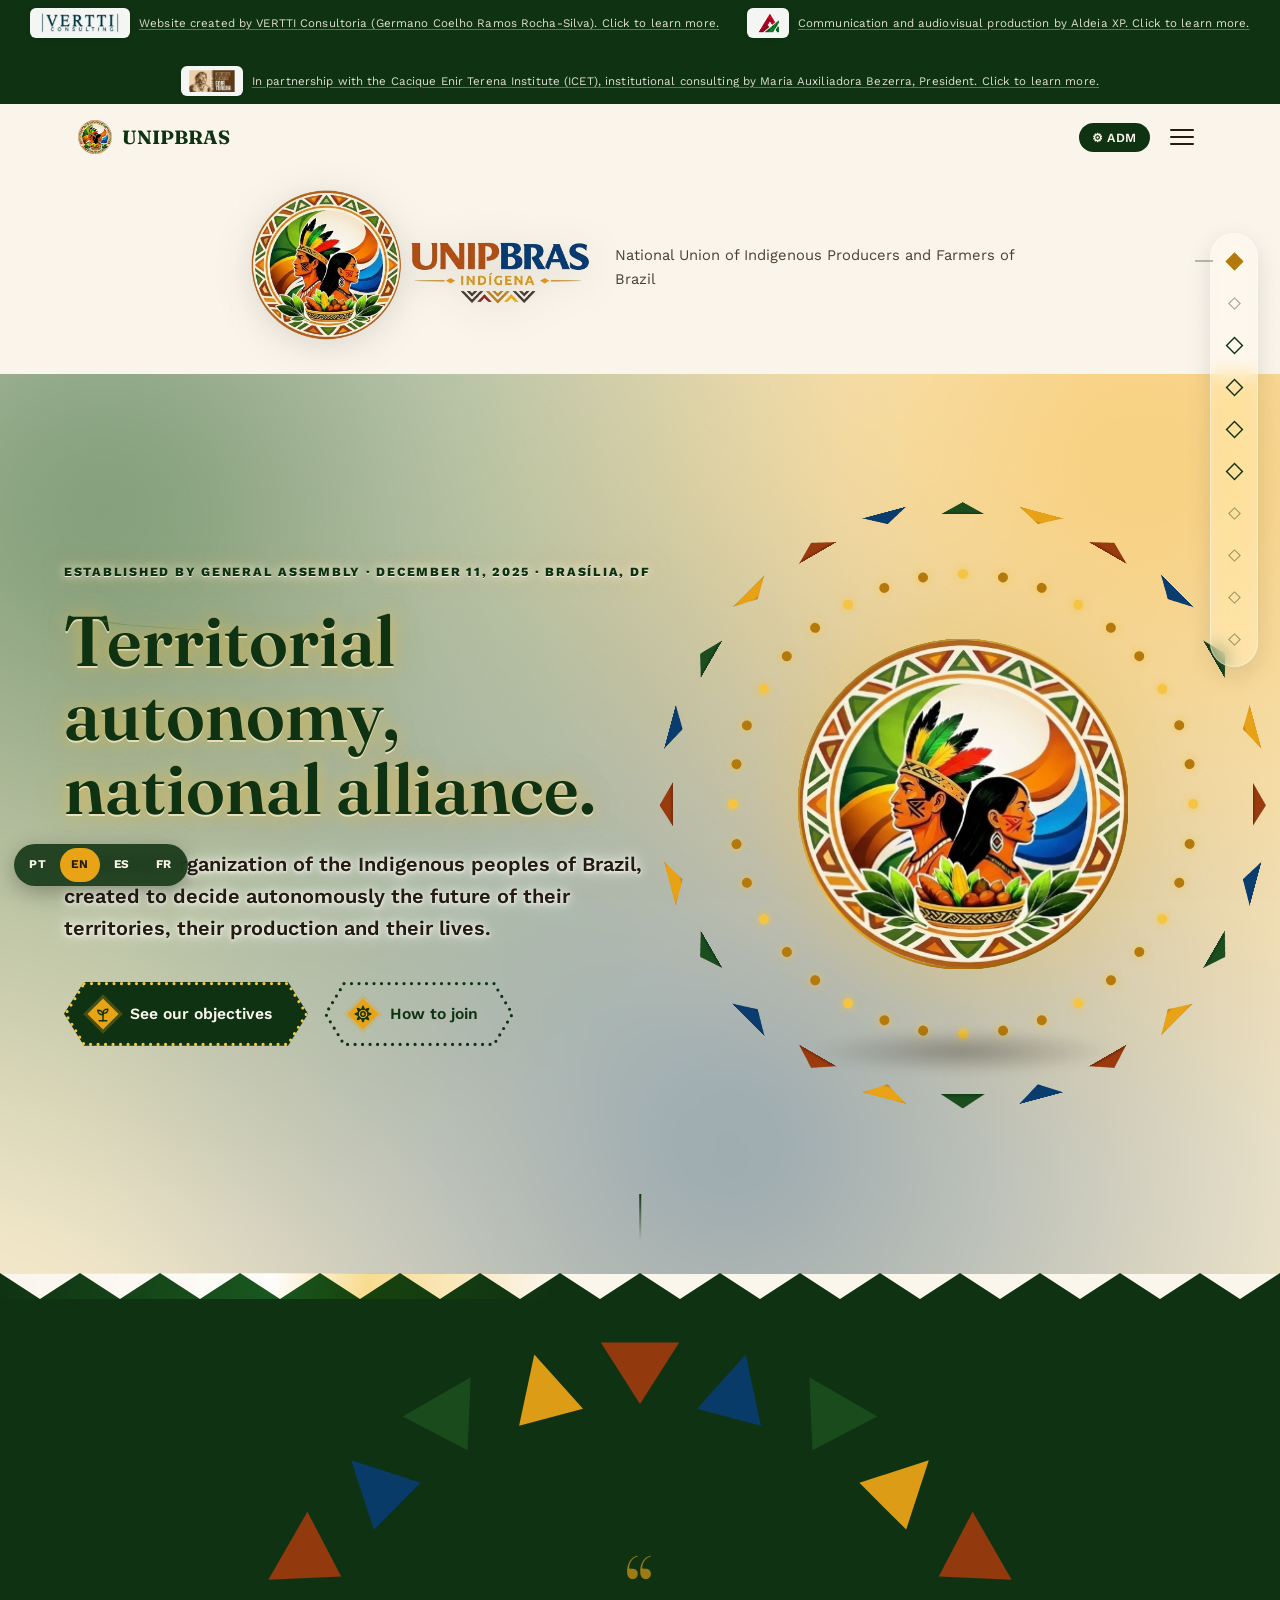
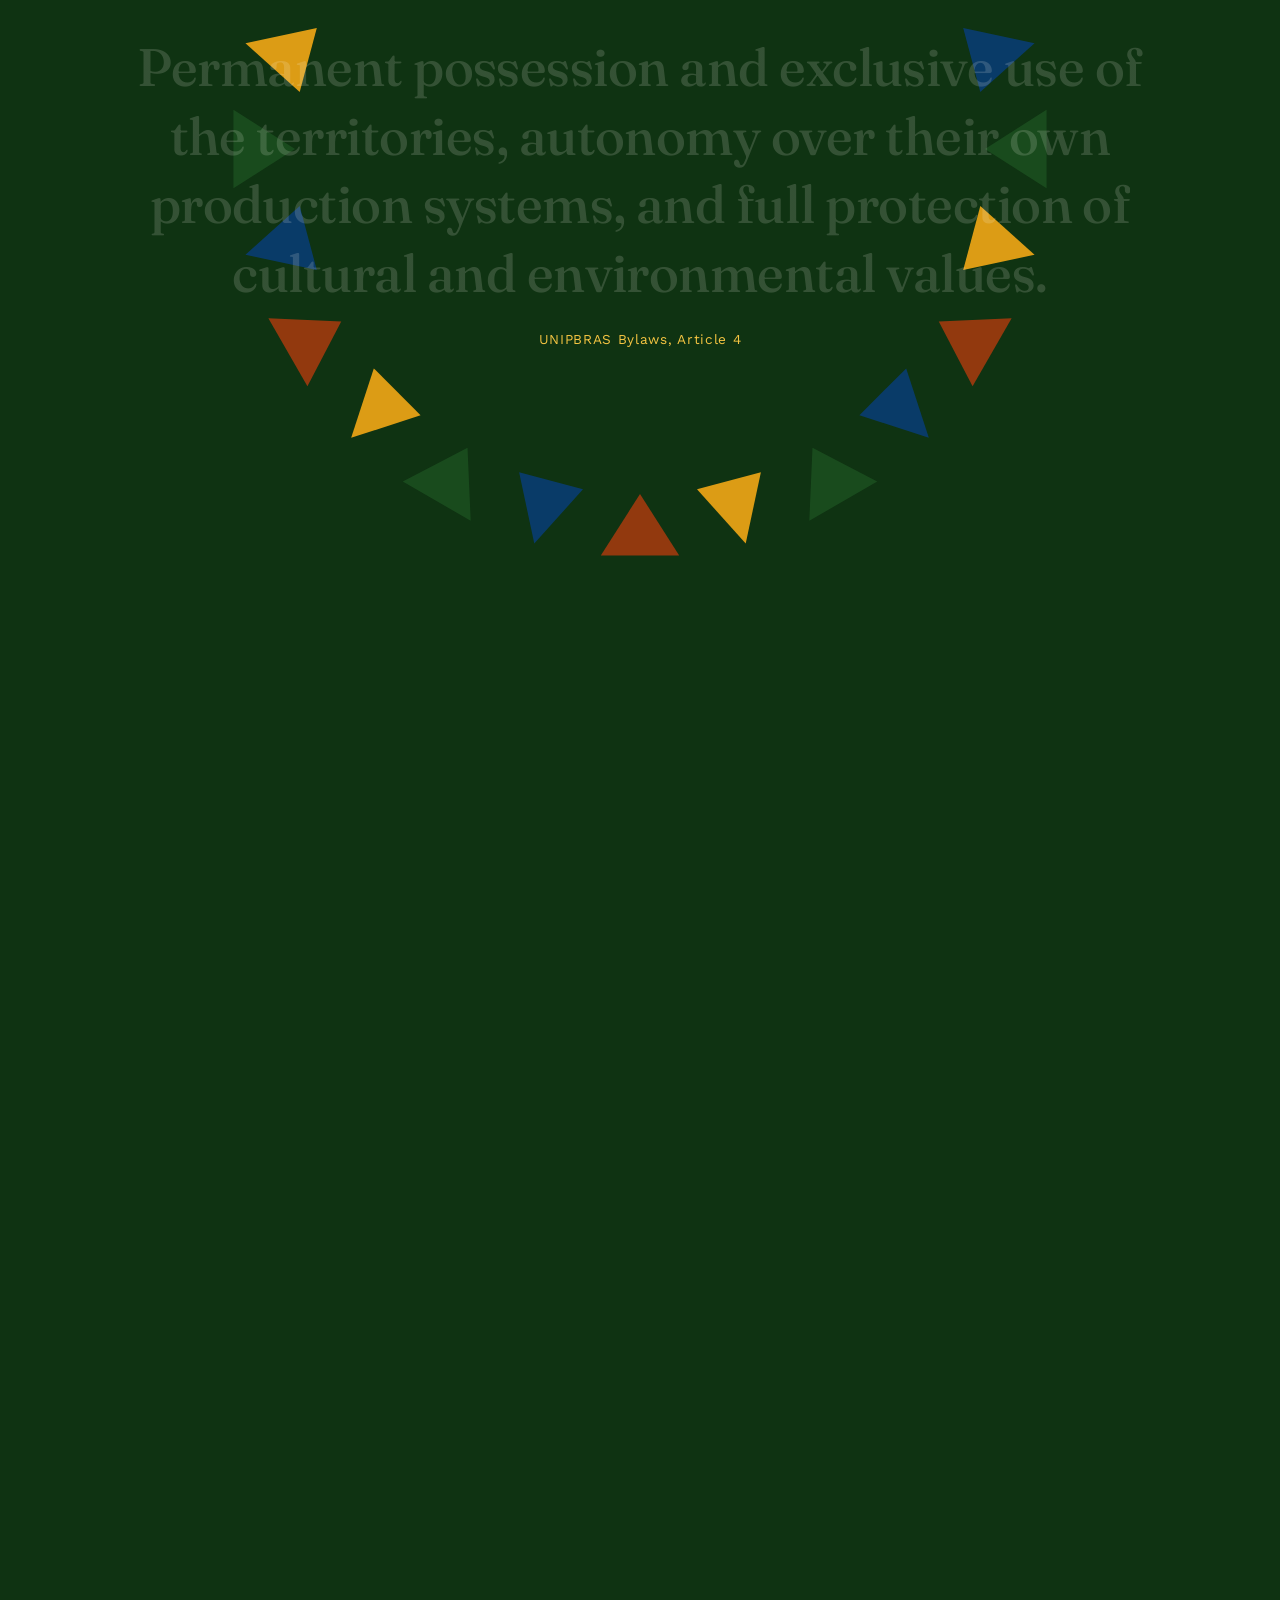
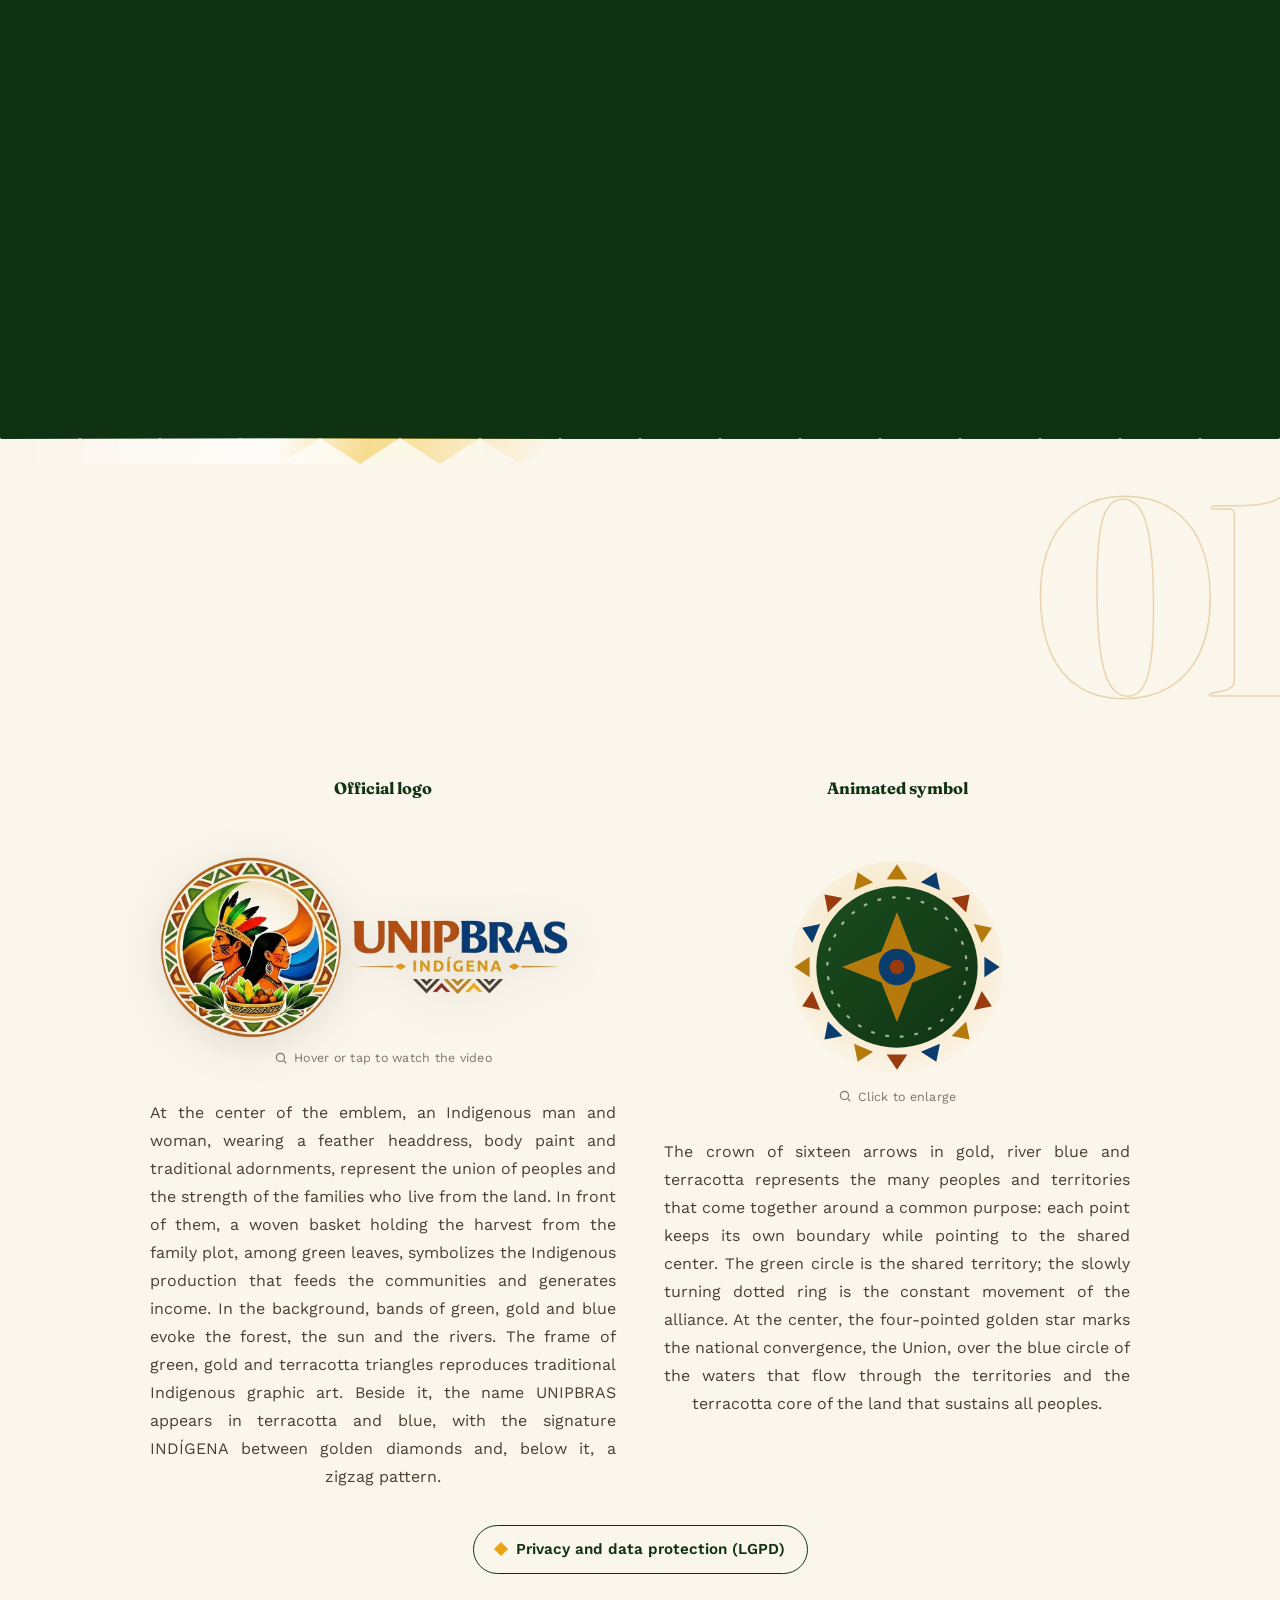
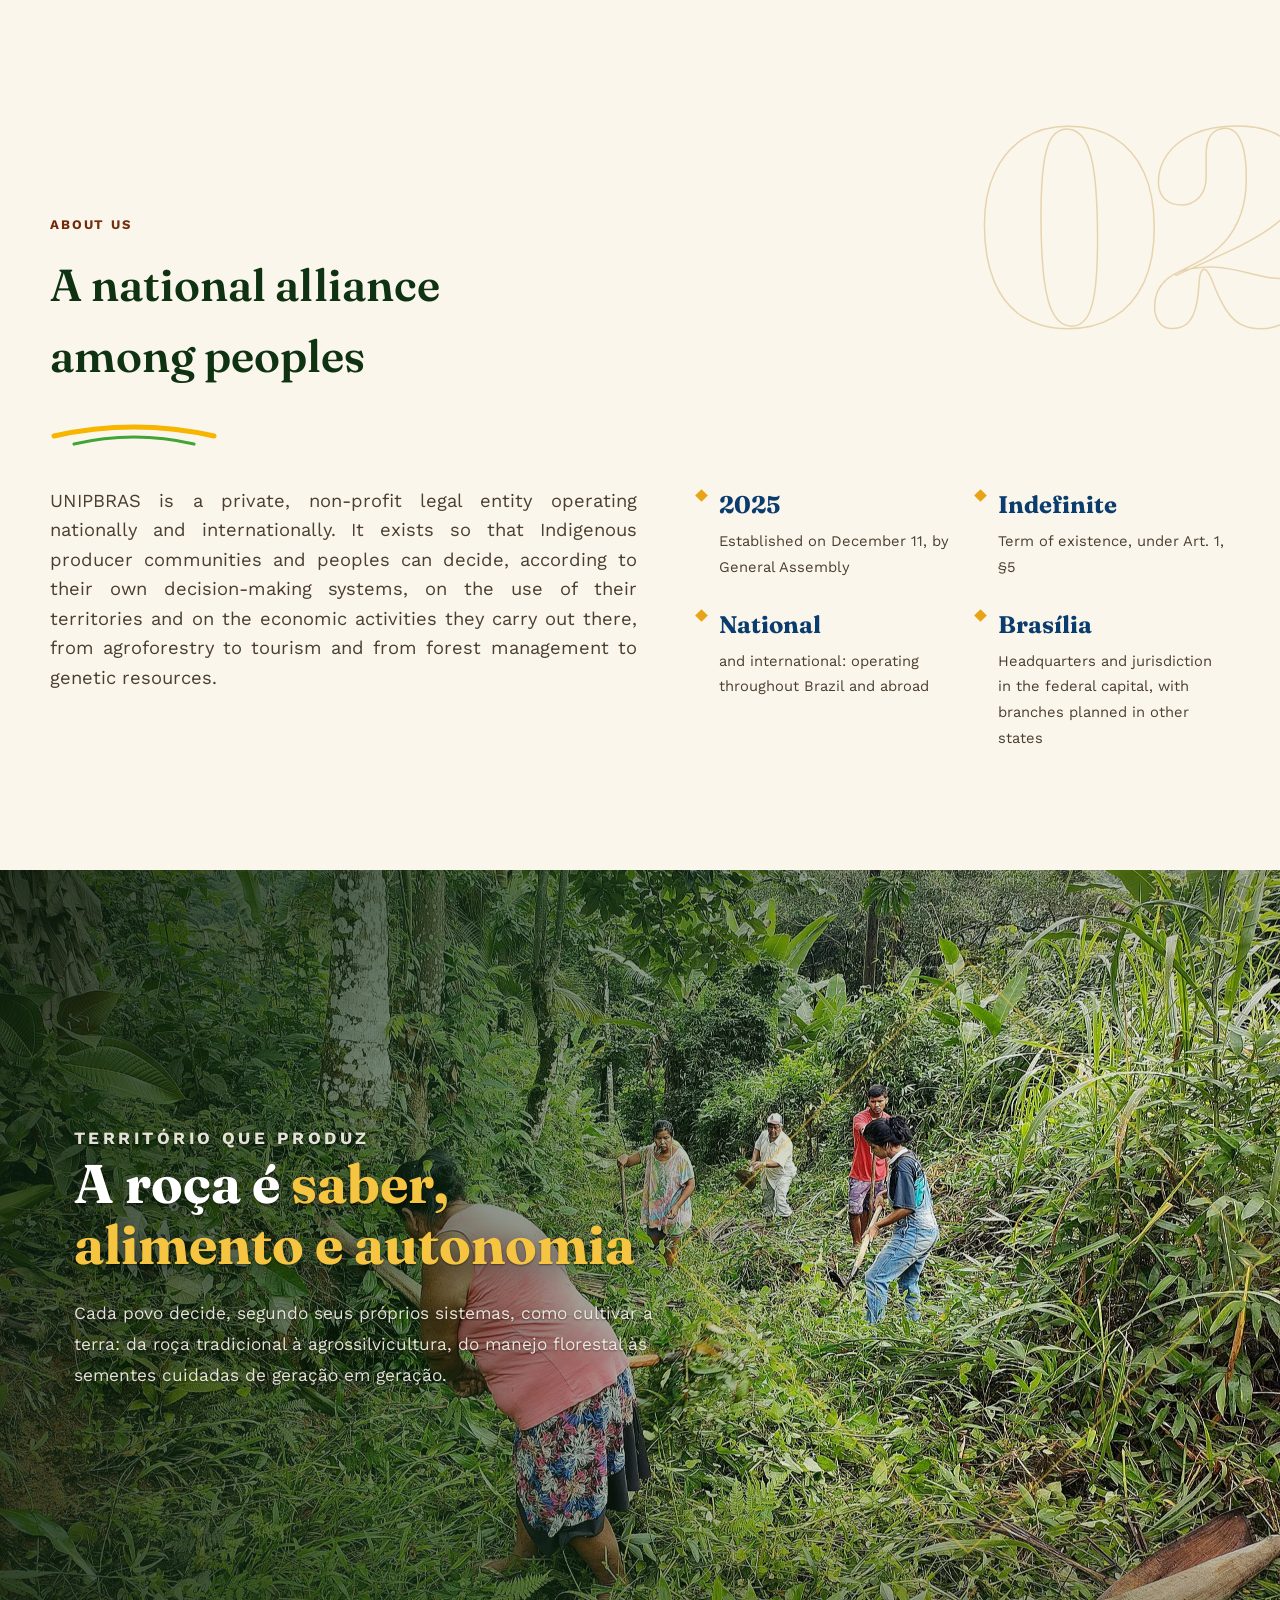
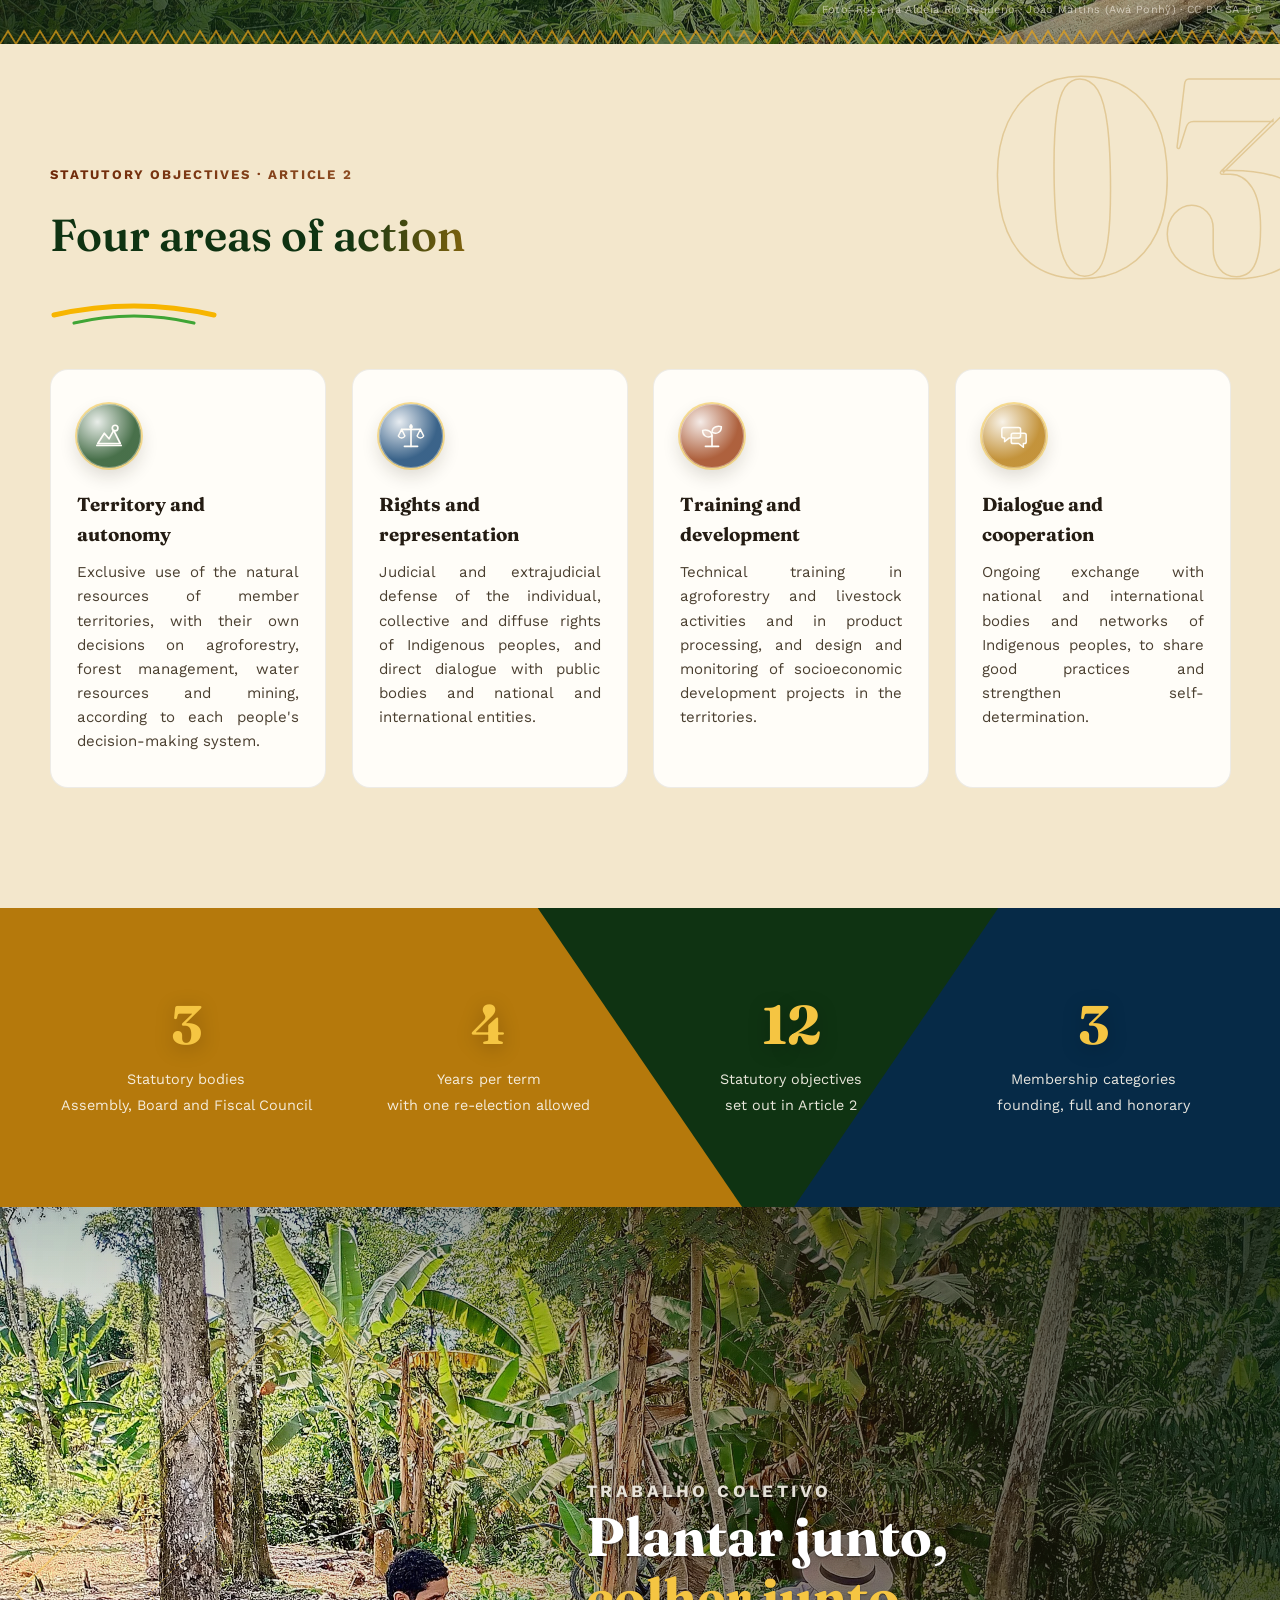
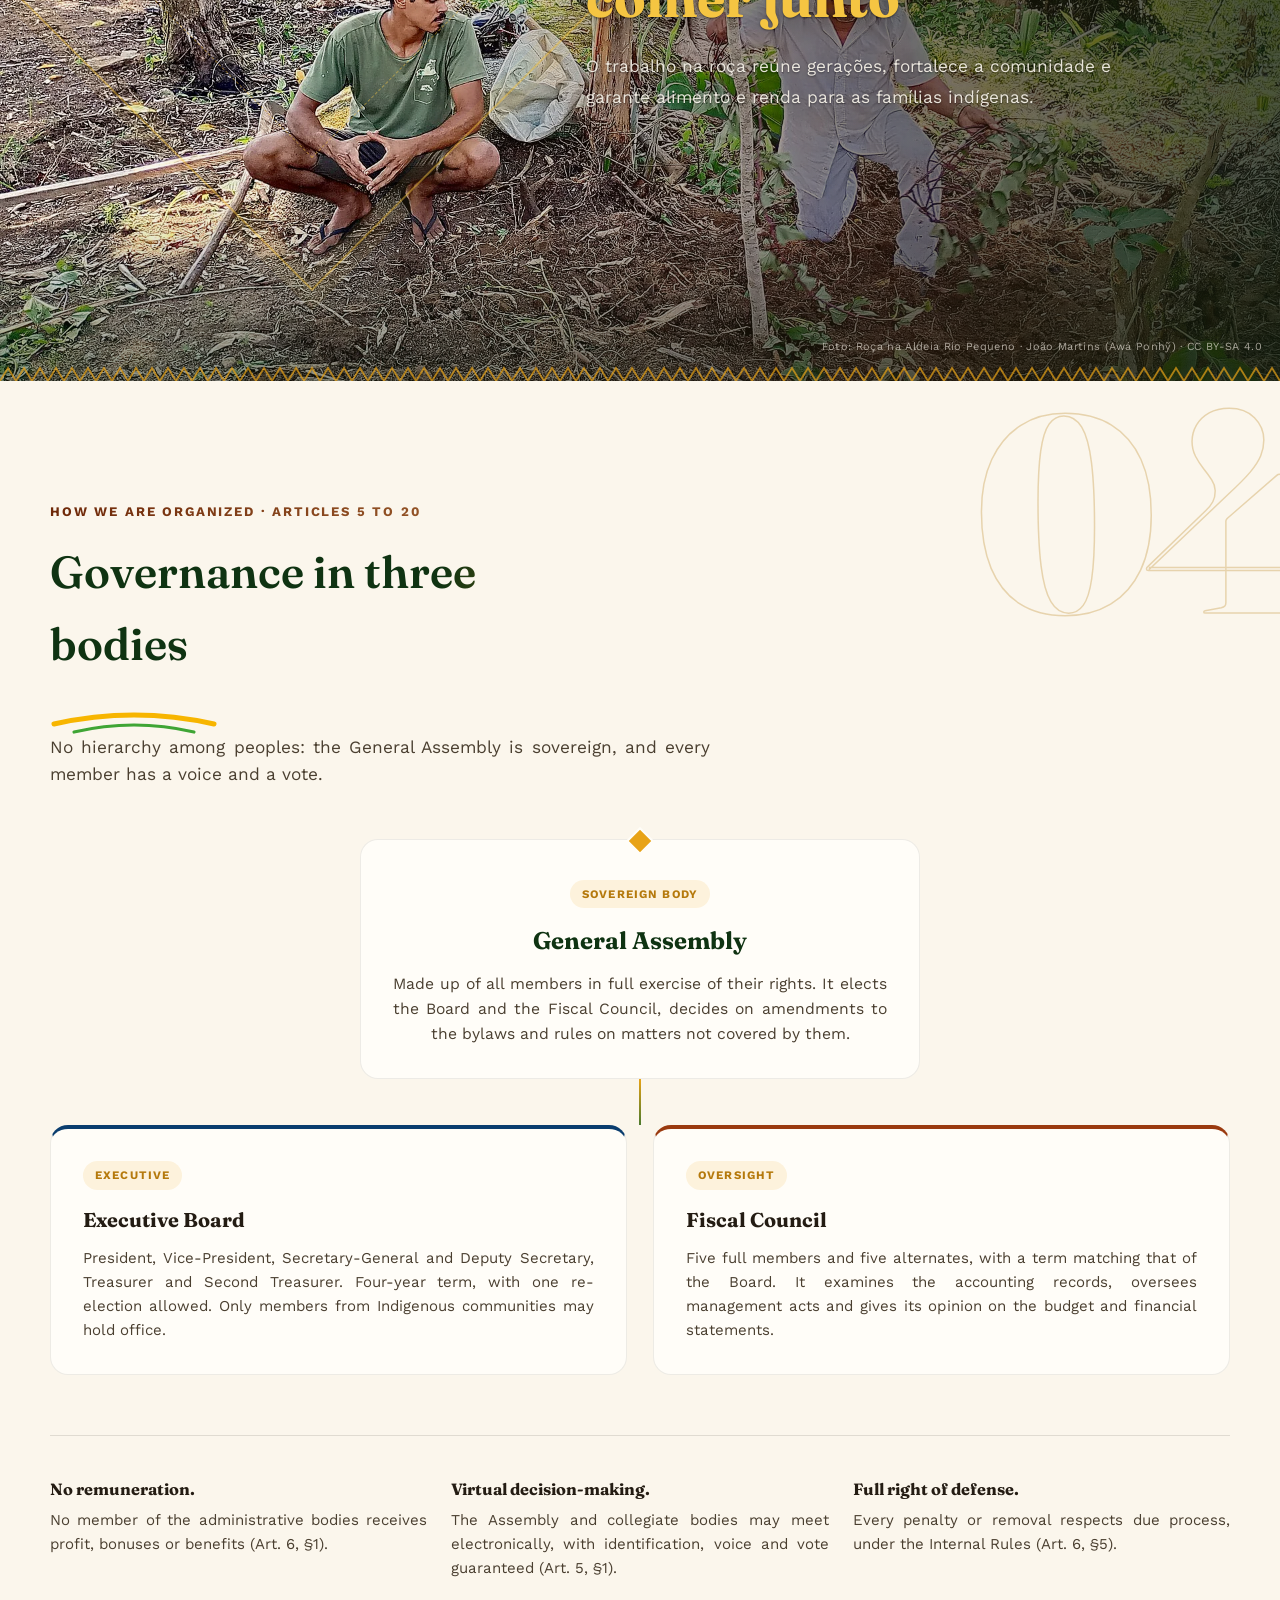
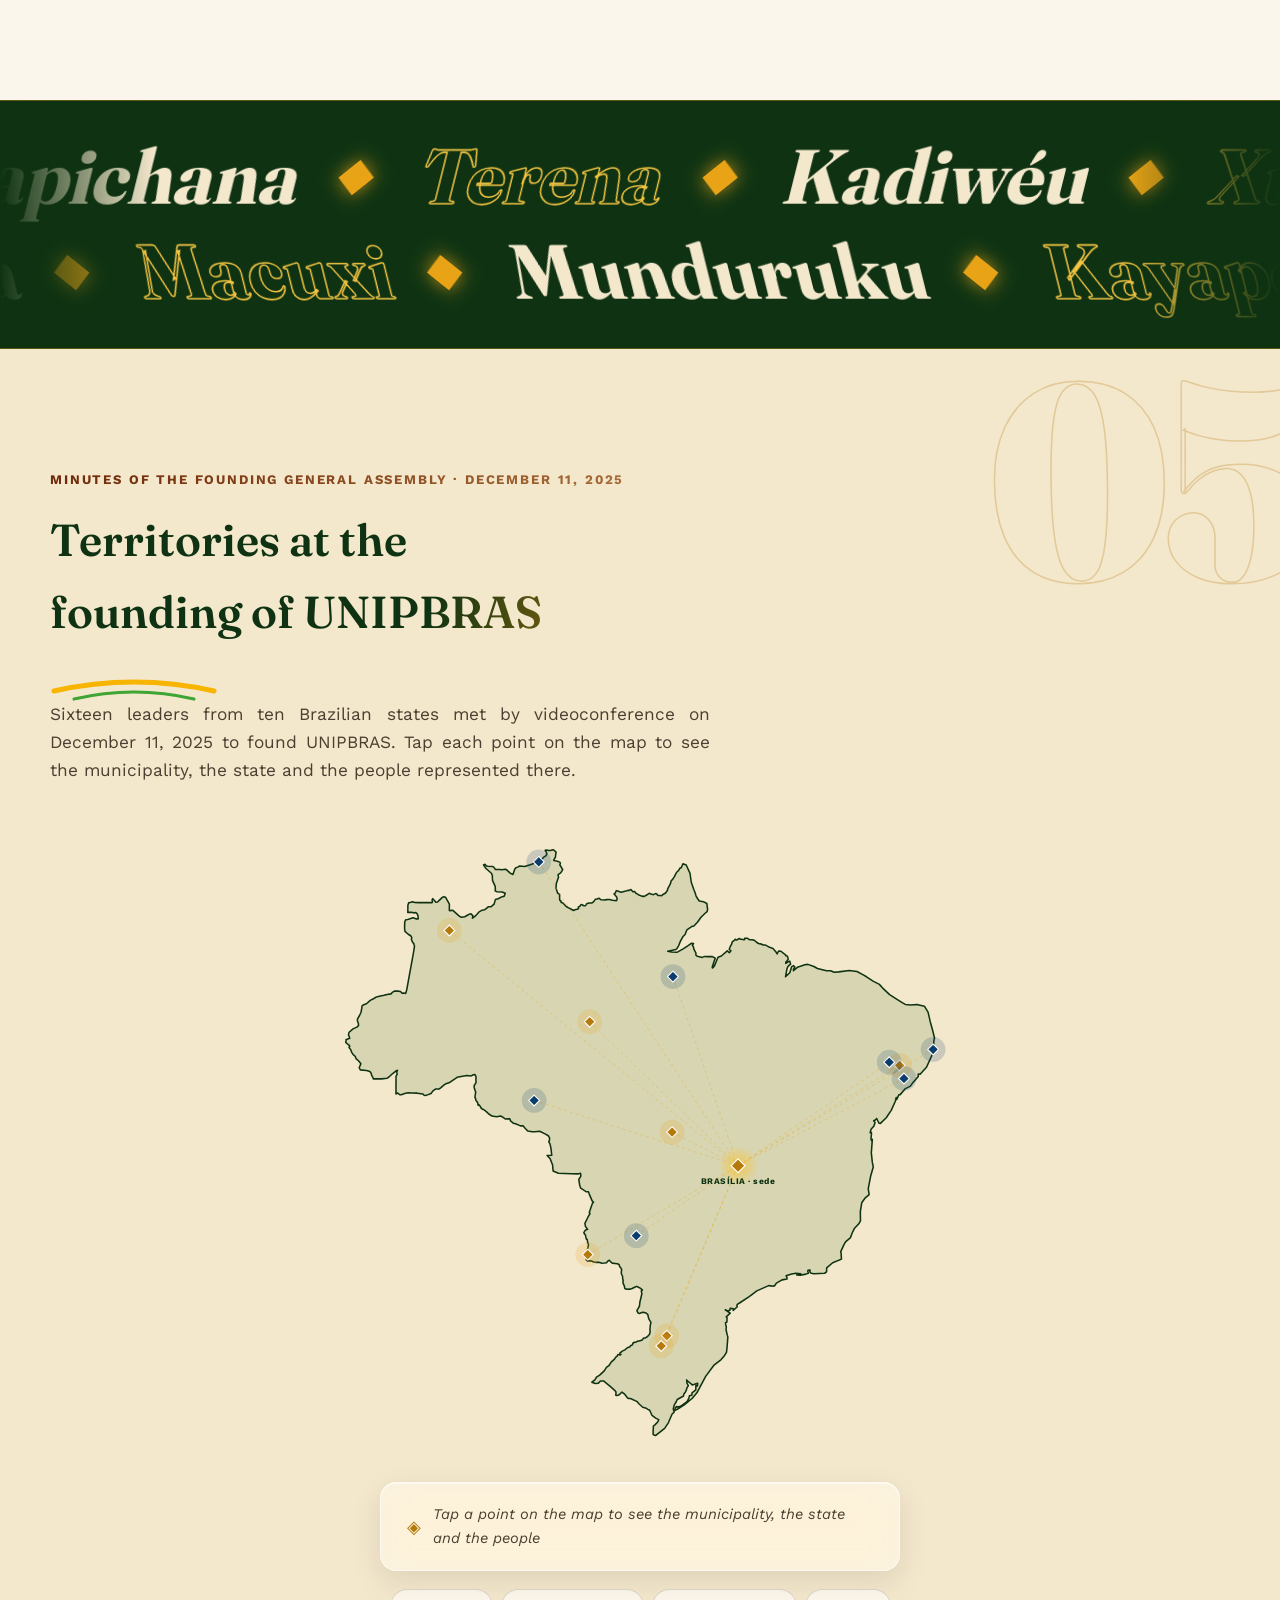
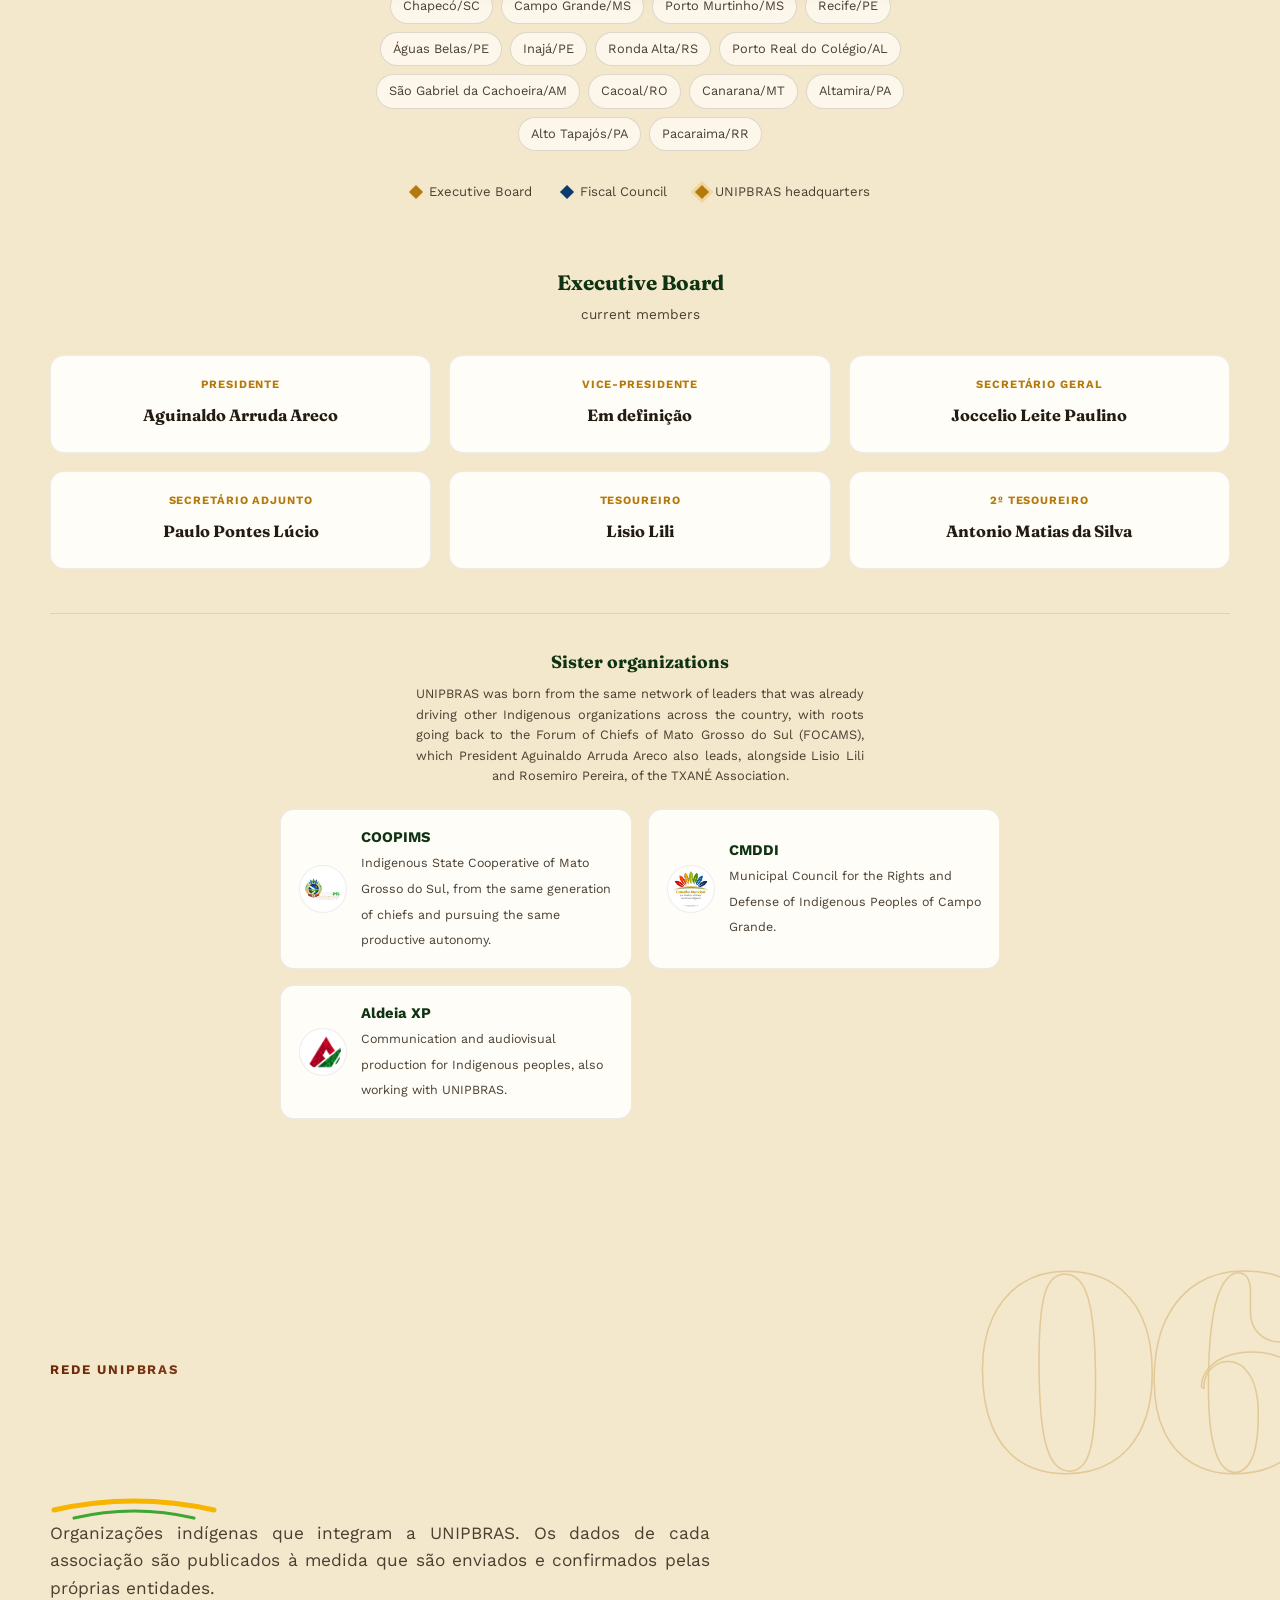
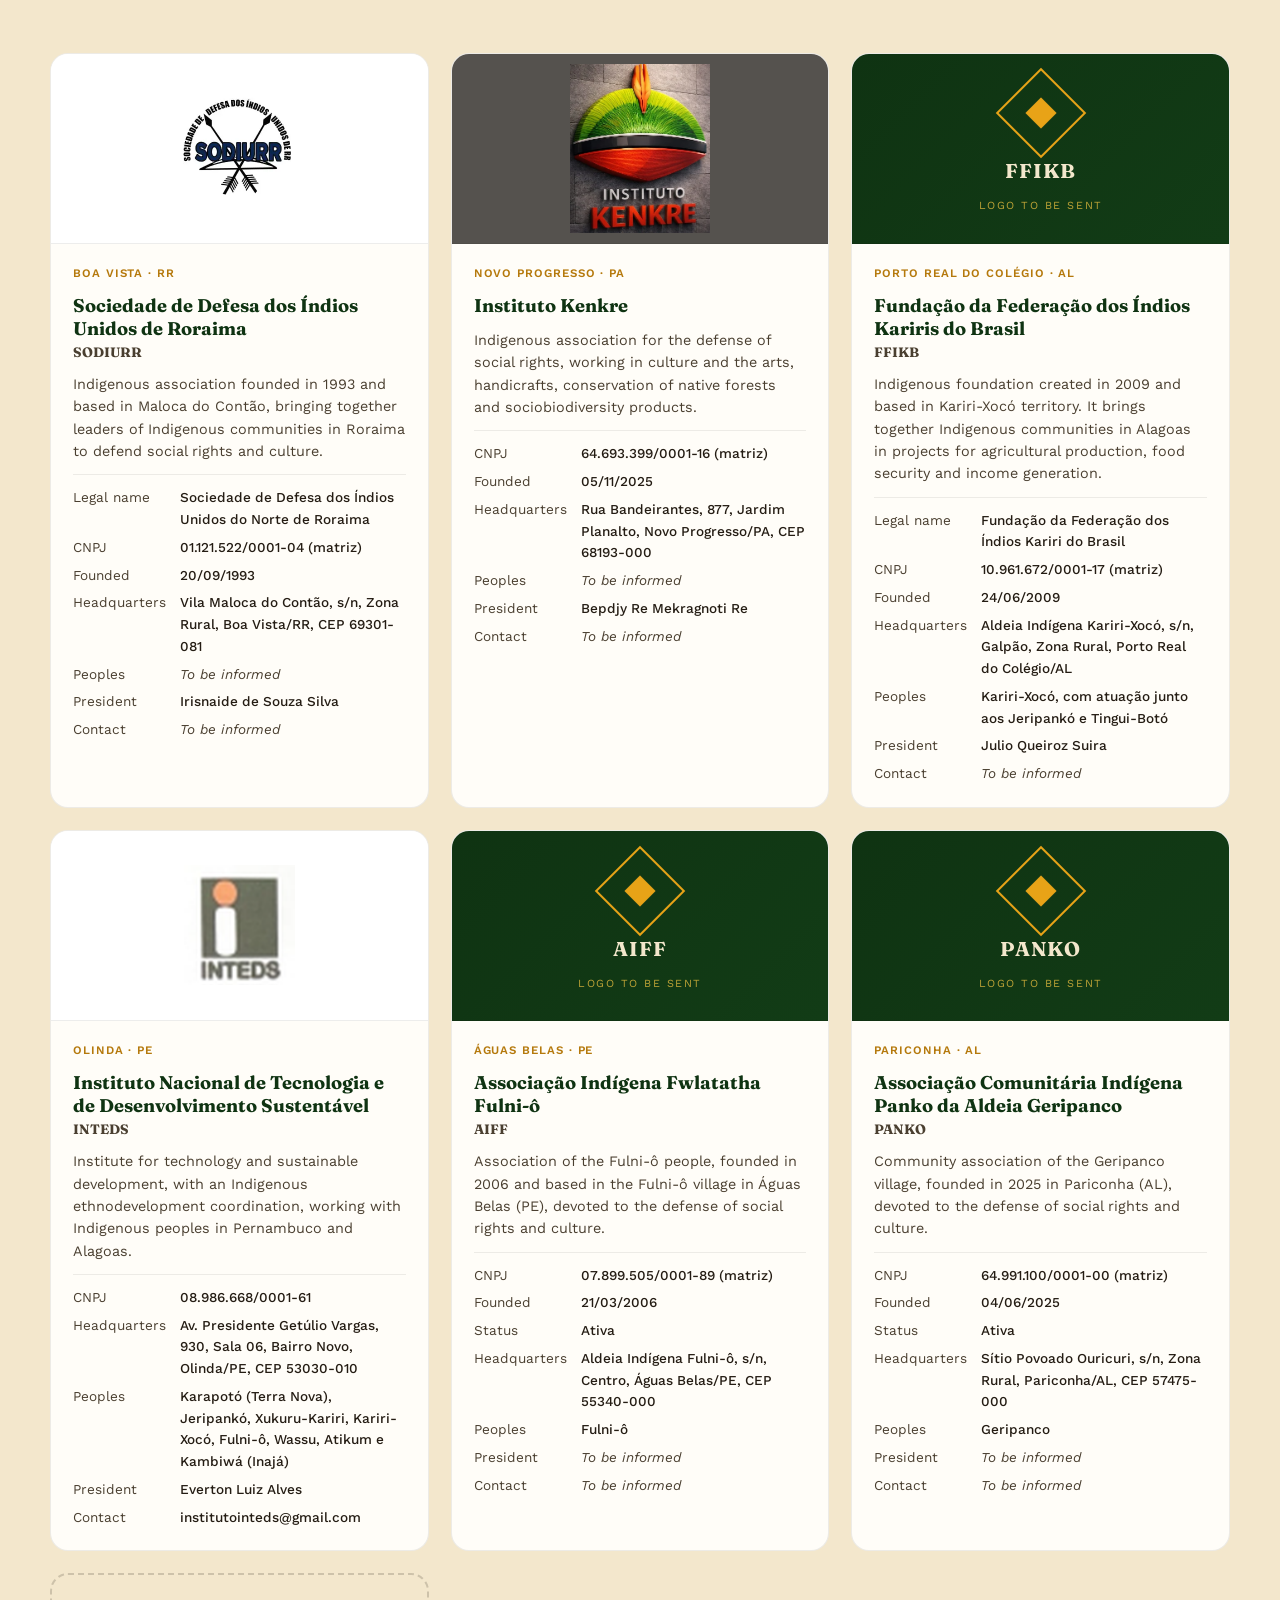
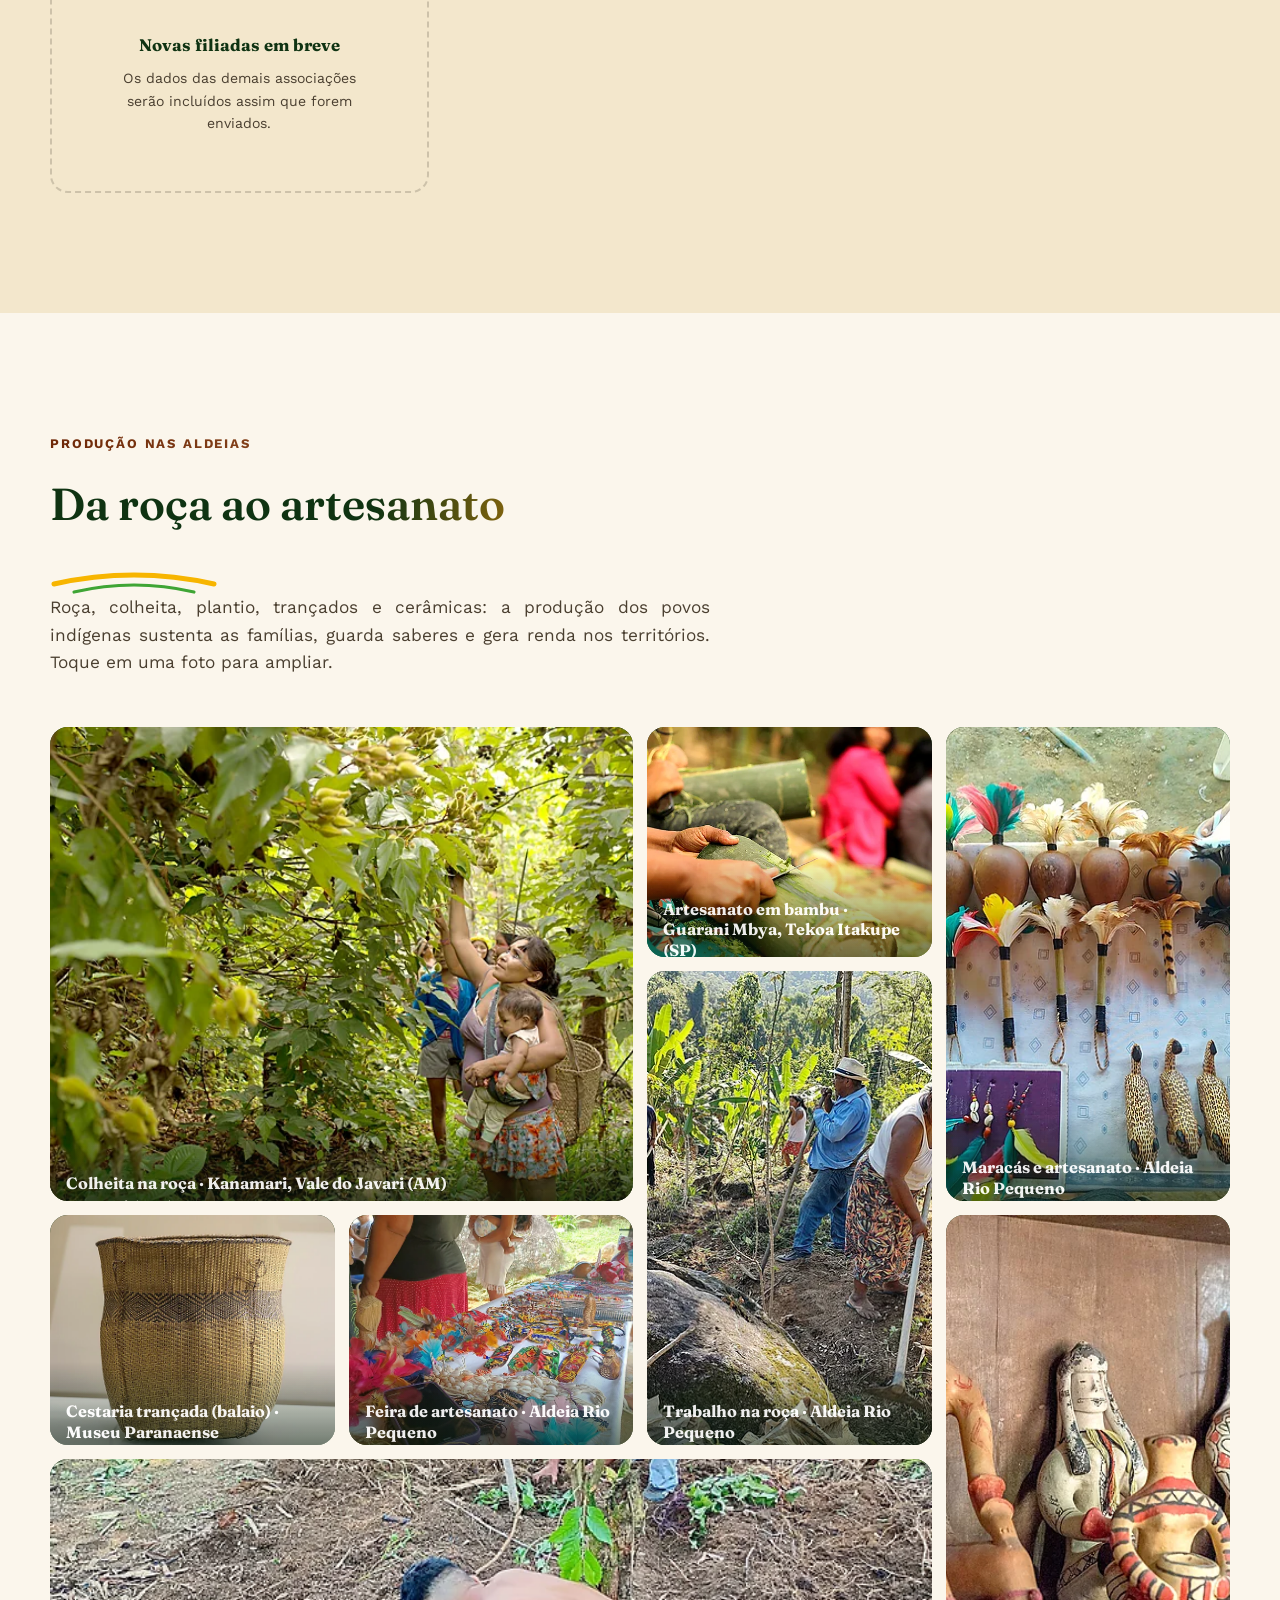
==== index.html @ c29d8299 "Corrige link da Aldeia XP para www.aldeiaxp.com.br Co-Authored-By: Claude Opus 5.5 <noreply@anthropi" ====
<!DOCTYPE html>
<html lang="pt-BR">
<head>
<meta charset="UTF-8">
<meta name="viewport" content="width=device-width, initial-scale=1.0">
<title>UNIPBRAS: União Nacional dos Produtores e Agricultores Indígenas do Brasil</title>
<link rel="icon" type="image/webp" href="imgs/unipbras-emblema.webp?v=2">
<link rel="preconnect" href="https://fonts.googleapis.com">
<link rel="preconnect" href="https://fonts.gstatic.com" crossorigin>
<link href="https://fonts.googleapis.com/css2?family=Fraunces:opsz,wght@9..144,400;9..144,500;9..144,600;9..144,700;9..144,900&family=Work+Sans:wght@300;400;500;600;700&display=swap" rel="stylesheet">
<style>
/* ============ TOKENS ============ */
:root{
  --forest: #1B4D1F;
  --forest-deep: #0F3312;
  --forest-light: #4C7A2E;
  --clay: #9A3A0F;
  --clay-deep: #6E2808;
  --gold: #E8A317;
  --gold-light: #F5C542;
  --gold-deep: #B5790C;
  --river: #0A3D6E;
  --river-deep: #062A4D;
  --cream: #FBF6EC;
  --cream-warm: #F3E7CC;
  --ink: #241C13;
  --ink-soft: #4A3F30;
  --paper: #FFFDF8;

  --font-display: "Fraunces", Georgia, serif;
  --font-body: "Work Sans", -apple-system, BlinkMacSystemFont, sans-serif;

  --container: 1180px;
  --radius: 18px;
}

@media (prefers-reduced-motion: reduce){
  *{ animation-duration: 0.01ms !important; animation-iteration-count: 1 !important; transition-duration: 0.01ms !important; scroll-behavior: auto !important; }
}

*{ box-sizing: border-box; margin:0; padding:0; }
html{ scroll-behavior: smooth; }
body{
  font-family: var(--font-body);
  background: var(--cream);
  color: var(--ink);
  line-height: 1.6;
  overflow-x: hidden;
  -webkit-font-smoothing: antialiased;
}
img{ max-width:100%; display:block; }
a{ color: inherit; text-decoration:none; }
ul{ list-style:none; }

::selection{ background: var(--gold-light); color: var(--ink); }

/* focus visibility */
a:focus-visible, button:focus-visible{
  outline: 3px solid var(--river);
  outline-offset: 3px;
  border-radius: 4px;
}

/* ============ GRAIN OVERLAY ============ */
.grain{
  position: fixed; inset:0; z-index: 999; pointer-events:none;
  opacity: .035; mix-blend-mode: multiply;
  background-image: url("data:image/svg+xml,%3Csvg xmlns='http://www.w3.org/2000/svg' width='120' height='120'%3E%3Cfilter id='n'%3E%3CfeTurbulence type='fractalNoise' baseFrequency='0.9' numOctaves='2' stitchTiles='stitch'/%3E%3C/filter%3E%3Crect width='100%25' height='100%25' filter='url(%23n)'/%3E%3C/svg%3E");
}

/* ============ RIVER SIGNATURE ELEMENT ============ */
.river-wrap{
  position: absolute; top: 620px; left: 0; width: 100%; height: calc(100% - 620px);
  z-index: 1; pointer-events:none;
  overflow: hidden;
}
.river-svg{ width:100%; height:100%; display:block; }
.river-path{
  fill:none;
  stroke: url(#riverGradientFallback);
  stroke: var(--forest-light);
  stroke-width: 0.6;
  stroke-linecap: round;
  opacity: .35;
  stroke-dasharray: 3000;
  stroke-dashoffset: 3000;
  transition: stroke-dashoffset 0.1s linear;
}

/* ============ NAV ============ */
/* ============ CREDIT BAR ============ */
.credit-bar{
  position: fixed; top:0; left:0; right:0; z-index: 101;
  background: var(--forest-deep); color: rgba(251,246,236,.9);
  display:flex; align-items:center; justify-content:center; gap: 28px;
  padding: 8px 16px; flex-wrap: wrap;
}
.credit-badge{
  display:flex; align-items:center; gap:9px;
  font-size: .72rem; letter-spacing:.01em; color: rgba(251,246,236,.92);
  opacity: .96; transition: opacity .25s ease, transform .25s ease;
}
.credit-badge:hover{ opacity:1; transform: translateY(-1px); }
.credit-badge:hover .credit-logo{ box-shadow: 0 2px 10px rgba(0,0,0,.22); }
.credit-badge span{ text-decoration: underline; text-decoration-color: rgba(251,246,236,.35); text-underline-offset: 2px; }
.credit-logo{ height: 30px; width:auto; max-width: 140px; object-fit: contain; transition: box-shadow .25s ease, transform .25s ease; }
.credit-logo-vertti{ border-radius: 6px; background: #fff; padding: 4px 10px; box-shadow: 0 1px 4px rgba(0,0,0,.15); }
.credit-logo-icet{ border-radius: 6px; background: #fff; padding: 4px 8px; box-shadow: 0 1px 4px rgba(0,0,0,.15); }
.footer-credit{
  max-width: var(--container); margin: 28px auto 0; padding-top: 24px;
  border-top: 1px solid rgba(251,246,236,.15);
  text-align:center; color: rgba(251,246,236,.6);
}
.footer-credit-logos{
  display:flex; align-items:center; justify-content:center; gap: 32px; margin-bottom: 14px;
}
.footer-credit-logo{ height: 34px; width:auto; object-fit:contain; opacity: .85; transition: opacity .25s ease; }
.footer-credit-logo:hover{ opacity: 1; }
.footer-credit-logo-icet{ height: 40px; border-radius: 4px; background: rgba(255,255,255,.92); padding: 3px 6px; }
.footer-credit p{ font-size:.78rem; line-height:1.6; max-width: 62ch; margin: 0 auto 4px; }

/* ===== Área administrativa ===== */
.nav-dir{ display:flex; align-items:center; gap:12px; flex:none; }
.nav-adm-btn{ white-space:nowrap; font: 600 .78rem var(--font-body); letter-spacing:.04em; background: var(--forest-deep); color: var(--cream); border:0; border-radius:999px; padding:7px 13px; cursor:pointer; }
.nav-adm-btn:hover{ background: var(--gold-deep); }
body:not(.adm-ok) #nt-adm-link, body:not(.adm-ok) .vg-adm-link{ display:none !important; }
.adm-area{ background: #1a2318; color: var(--cream); }
.adm-topo{ display:flex; justify-content:space-between; align-items:flex-start; gap:20px; flex-wrap:wrap; margin-bottom:28px; }
.adm-tit{ font-family: var(--font-display); font-size: clamp(1.8rem,4vw,2.6rem); margin:0 0 8px; color:#fff; }
.adm-area .section-eyebrow{ color: var(--gold-light); }
.adm-sub{ color: rgba(251,246,236,.75); margin:0; }
.adm-sair{ font:600 .9rem var(--font-body); background:transparent; color:var(--gold-light); border:1.5px solid var(--gold-light); border-radius:999px; padding:9px 18px; cursor:pointer; }
.adm-grade{ display:grid; grid-template-columns: 1fr 1fr; gap:18px; }
.adm-cartao{ background:#243022; border:1px solid rgba(245,197,66,.25); border-radius:16px; padding:20px 22px; }
.adm-largo{ grid-column: 1 / -1; }
.adm-cartao h3{ font-family: var(--font-display); color: var(--gold-light); margin:0 0 6px; font-size:1.15rem; }
.adm-nota{ font-size:.82rem; color: rgba(251,246,236,.65); margin:0 0 12px; }
.adm-tabela{ overflow-x:auto; }
.adm-tabela table{ width:100%; border-collapse:collapse; font-size:.9rem; }
.adm-tabela th, .adm-tabela td{ text-align:left; padding:9px 10px; border-bottom:1px solid rgba(251,246,236,.1); vertical-align:top; }
.adm-tabela th{ color: var(--gold-light); font-weight:600; }
.adm-lista{ margin:0; padding-left:20px; font-size:.92rem; }
.adm-lista li{ margin-bottom:8px; }
.adm-ferr{ display:flex; flex-direction:column; gap:10px; margin-bottom:12px; }
.adm-btn{ font:600 .9rem var(--font-body); background: var(--gold); color: var(--forest-deep); border:0; border-radius:10px; padding:11px 14px; cursor:pointer; text-align:left; text-decoration:none; }
.adm-btn:hover{ background: var(--gold-light); }
.adm-btn-claro{ background: transparent; color: var(--cream); border:1px solid rgba(251,246,236,.35); }
.adm-modal{ position:fixed; inset:0; z-index:10090; background: rgba(10,20,10,.75); display:flex; align-items:center; justify-content:center; padding:20px; }
.adm-modal[hidden]{ display:none; }
.adm-caixa{ position:relative; background: var(--paper); color: var(--ink); border-radius:18px; padding:30px 26px 24px; width:min(380px,100%); box-shadow:0 30px 70px rgba(0,0,0,.45); }
.adm-caixa h3{ font-family: var(--font-display); color: var(--forest-deep); margin:0 0 6px; }
.adm-caixa p{ margin:0 0 14px; font-size:.9rem; color: var(--ink-soft); }
.adm-fechar{ position:absolute; top:10px; right:12px; background:none; border:0; font-size:1.5rem; cursor:pointer; color: var(--ink-soft); }
.adm-senha{ width:100%; box-sizing:border-box; padding:12px 14px; border-radius:10px; border:1.5px solid rgba(36,28,19,.2); font:inherit; margin-bottom:12px; }
.adm-senha:focus{ outline:none; border-color: var(--forest-deep); }
.adm-entrar{ width:100%; font:600 1rem var(--font-body); background: var(--forest-deep); color: var(--cream); border:0; border-radius:10px; padding:12px; cursor:pointer; }
.adm-entrar[disabled]{ opacity:.6; cursor:wait; }
.adm-erro{ color:#9a2a07 !important; font-weight:600; }
@media (max-width:720px){ .adm-grade{ grid-template-columns:1fr; } }
.marca-lgpd{ margin-top: 34px; text-align: center; }
.marca-lgpd a{ display: inline-flex; align-items: center; gap: 10px; padding: 11px 22px; border-radius: 999px;
  border: 1.5px solid var(--forest-deep); color: var(--forest-deep); font-weight: 600; font-size: .95rem; text-decoration: none;
  transition: background .25s ease, color .25s ease; }
.marca-lgpd a:hover, .marca-lgpd a:focus-visible{ background: var(--forest-deep); color: var(--cream); }
.marca-lgpd-ic{ width: 10px; height: 10px; background: var(--gold); transform: rotate(45deg); flex: none; }
.footer-credit-gestao{ color: rgba(245,197,66,.8); font-weight:600; margin-top: 8px; }

.nav{
  position: fixed; top: var(--credit-h, 46px); left:0; right:0; z-index: 100;
  background: rgba(251,246,236,0);
  transition: background .35s ease, box-shadow .35s ease, backdrop-filter .35s ease;
}
.nav.scrolled{
  background: rgba(251,246,236,0.88);
  backdrop-filter: blur(14px) saturate(140%);
  box-shadow: 0 1px 0 rgba(36,28,19,.08);
}
.nav-inner{
  max-width: var(--container); margin:0 auto; padding: 16px 28px;
  display:flex; align-items:center; justify-content:space-between;
}
.nav-brand{
  display:flex; align-items:center; gap:10px;
  font-family: var(--font-display); font-weight:700; font-size: 1.2rem;
  color: var(--forest-deep);
}
.nav-icon{ width:34px; height:34px; object-fit:contain; transition: transform .2s ease; }
.nav-brand:hover .nav-icon{ animation: icon-vibrate .38s ease; }
@keyframes icon-vibrate{
  0%,100%{ transform: rotate(0deg) scale(1); }
  20%{ transform: rotate(-8deg) scale(1.08); }
  40%{ transform: rotate(7deg) scale(1.08); }
  60%{ transform: rotate(-5deg) scale(1.05); }
  80%{ transform: rotate(3deg) scale(1.02); }
}
.nav-links{ display:flex; gap: 34px; }
.nav-links a{
  font-size: .92rem; font-weight:500; color: var(--ink-soft);
  position:relative; padding: 4px 0;
  transition: color .25s ease;
}
.nav-links a::after{
  content:""; position:absolute; left:0; bottom:-2px; height:2px; width:0%;
  background: var(--gold-deep); transition: width .3s ease;
}
.nav-links a:hover{ color: var(--ink); }
.nav-links a:hover::after{ width:100%; }

.nav-toggle{
  display:none; flex-direction:column; gap:5px; background:none; border:none; cursor:pointer; padding:8px;
}
.nav-toggle span{ width:24px; height:2px; background: var(--ink); border-radius:2px; transition: transform .3s, opacity .3s; }

/* ============ PAGE LOADER (loading skeleton) ============ */
#page-loader{
  position:fixed; inset:0; z-index:9999; background: var(--forest-deep);
  display:flex; align-items:center; justify-content:center;
  transition: opacity .5s ease, visibility .5s ease;
}
#page-loader.is-hidden{ opacity:0; visibility:hidden; pointer-events:none; }
.loader-emblem{
  width:64px; height:64px; border-radius:50%;
  border: 3px solid rgba(245,197,66,.25); border-top-color: var(--gold);
  animation: loader-spin 0.9s linear infinite;
}
@keyframes loader-spin{ to{ transform: rotate(360deg); } }
.loader-skeleton{
  position:absolute; inset:0; display:flex; flex-direction:column; align-items:center;
  justify-content:center; gap:14px; padding:0 24px;
}
.skeleton-bar{
  height:14px; width:min(360px,70vw); border-radius:7px;
  background: linear-gradient(90deg, rgba(251,246,236,.06) 25%, rgba(251,246,236,.16) 37%, rgba(251,246,236,.06) 63%);
  background-size: 400% 100%;
  animation: skeleton-shimmer 1.4s ease-in-out infinite;
}
.skeleton-bar.short{ width:min(220px,50vw); }
@keyframes skeleton-shimmer{ 0%{ background-position: 100% 0; } 100%{ background-position: 0 0; } }

/* ============ SECTION TRANSITION VEIL (app-like nav transitions) ============ */
#transition-veil{
  position:fixed; inset:0; z-index:9998; pointer-events:none;
  background: radial-gradient(circle at var(--veil-x,50%) var(--veil-y,50%), var(--gold) 0%, var(--forest-deep) 70%);
  opacity:0; transform: scale(0.98);
  transition: opacity .32s ease, transform .32s ease;
}
#transition-veil.is-active{ opacity:.94; transform: scale(1); }

/* ============ SCROLL PARALLAX LAYERS ============ */
.parallax-layer{ will-change: transform; }

/* ============ BRAND HEADER (logomarca, apresentação estilo COOPIMS) ============ */
.brand-header{
  position: relative; z-index: 3;
  padding: calc(86px + var(--credit-h, 46px)) 24px 34px;
  text-align: center;
  background: var(--cream);
  overflow: hidden;
}
.brand-header-inner{
  max-width: var(--container); margin: 0 auto;
  display:flex; align-items:center; justify-content:center; gap: 24px; flex-wrap: wrap;
}
.brand-logo-img{
  height: clamp(96px, 12vw, 150px); width:auto; flex:none; max-width: 100%;
  animation: emblem-entrance 1.1s cubic-bezier(.2,.7,.2,1);
  transition: transform .4s cubic-bezier(.2,.7,.2,1), filter .4s ease;
  filter: drop-shadow(0 6px 18px rgba(36,28,19,.14));
}
.brand-logo-img:hover{ transform: scale(1.04); filter: drop-shadow(0 10px 24px rgba(36,28,19,.2)); }
.brand-emblem{
  position: relative; width: 100px; height: 100px; flex: none;
  animation: emblem-entrance 1.1s cubic-bezier(.2,.7,.2,1);
  transition: transform .4s cubic-bezier(.2,.7,.2,1);
}
.brand-emblem:hover{ transform: scale(1.07); }
.brand-emblem:hover .emblem-glow{ opacity: .95; }
.brand-emblem:hover .emblem-beads{ animation-duration: 14s; }
@keyframes emblem-entrance{
  0%{ opacity:0; transform: scale(.55) rotate(-30deg); }
  100%{ opacity:1; transform: scale(1) rotate(0deg); }
}
.brand-emblem-svg{ width:100%; height:100%; display:block; overflow: visible; }
.emblem-glow{
  transform-origin: 60px 60px; opacity:.55;
  animation: emblem-glow-pulse 5s ease-in-out infinite;
  transition: opacity .4s ease;
}
@keyframes emblem-glow-pulse{ 0%,100%{ opacity:.5; transform: scale(1); } 50%{ opacity:.8; transform: scale(1.08); } }
.emblem-beads{
  transform-origin: 60px 60px;
  animation: emblem-spin-cw 80s linear infinite;
  transition: animation-duration .4s ease;
}
.emblem-ring-dashed{ transform-origin: 60px 60px; animation: emblem-spin-ccw 46s linear infinite; }
@keyframes emblem-spin-cw{ to{ transform: rotate(360deg); } }
@keyframes emblem-spin-ccw{ to{ transform: rotate(-360deg); } }
.emblem-star{ transform-origin: 60px 60px; animation: emblem-breathe 4.2s ease-in-out infinite; }
@keyframes emblem-breathe{ 0%,100%{ transform: scale(1); } 50%{ transform: scale(1.06); } }
.brand-header-text{ text-align:left; }
.brand-header-title{
  font-family: var(--font-display); font-weight:800; letter-spacing:.5px;
  font-size: clamp(28px, 4vw, 42px); color: var(--forest-deep); line-height:1.05; margin:0;
}
.brand-header-title span{ color: var(--gold-deep); }
.brand-header-tagline{ font-size:.92rem; color: var(--ink-soft); max-width: 46ch; margin-top:6px; }
@media (max-width: 720px){
  .brand-header{ padding: 156px 20px 26px; }
  .brand-header-inner{ flex-direction: column; gap:12px; }
  .brand-header-text{ text-align:center; }
  .brand-emblem{ width: 84px; height:84px; }
  .brand-logo-img{ height: 76px; }
}

/* ============ NOSSA MARCA (destaque da logomarca, ao estilo COOPIMS) ============ */
.marca-destaque .section-inner{ max-width: 980px; }
.marca-grid{
  display:grid; grid-template-columns: 1fr 1fr; gap: 48px;
  align-items: start; margin-top: 30px;
}
.marca-item-label{
  font-family: var(--font-display); font-weight:700; font-size: 1.02rem;
  color: var(--forest-deep); margin-bottom: 16px;
}
.marca-logo-img{
  max-width: 100%; height: auto; width: min(440px, 92%);
  transition: transform .4s cubic-bezier(.2,.7,.2,1), filter .4s ease;
  filter: drop-shadow(0 8px 20px rgba(36,28,19,.12));
}
.marca-moldura:hover .marca-logo-img, .marca-moldura:focus-visible .marca-logo-img{
  transform: scale(1.04);
  filter: drop-shadow(0 12px 28px rgba(36,28,19,.18));
}
.marca-logo-img-modal{ max-width: 100%; width: min(320px, 80vw); height:auto; }
@media (max-width: 780px){
  .marca-grid{ grid-template-columns: 1fr; gap: 44px; }
}
.marca-moldura{
  appearance:none; -webkit-appearance:none; border:none; background:none; cursor: pointer;
  display:inline-flex; flex-direction:column; align-items:center; gap:12px;
  margin: 30px 0 24px; padding: 10px; font-family: inherit;
  border-radius: 28px; transition: background .3s ease;
}
.marca-moldura:hover, .marca-moldura:focus-visible{ background: rgba(232,163,23,.08); outline: none; }
.marca-emblem-grande{
  width: clamp(150px, 24vw, 220px); height: clamp(150px, 24vw, 220px);
  transition: transform .4s cubic-bezier(.2,.7,.2,1);
  animation: emblem-entrance 1.1s cubic-bezier(.2,.7,.2,1);
}
.marca-moldura:hover .marca-emblem-grande, .marca-moldura:focus-visible .marca-emblem-grande{ transform: scale(1.05); }
.marca-moldura:hover .emblem-beads, .marca-moldura:focus-visible .emblem-beads{ animation-duration: 14s; }
.marca-zoom-dica{
  display:inline-flex; align-items:center; gap:6px;
  font-size:.78rem; color: var(--ink-soft); letter-spacing:.02em;
  opacity:.7; transition: opacity .25s ease;
}
.marca-moldura:hover .marca-zoom-dica, .marca-moldura:focus-visible .marca-zoom-dica{ opacity:1; }
.marca-legenda{ font-size:1rem; color: var(--ink-soft); line-height:1.75; max-width: 62ch; margin: 0 auto; }

.marca-modal{
  position:fixed; inset:0; z-index: 10000;
  display:flex; align-items:center; justify-content:center; padding: 24px;
  opacity:0; visibility:hidden; transition: opacity .3s ease, visibility .3s ease;
}
.marca-modal.is-open{ opacity:1; visibility:visible; }
.marca-modal-backdrop{ position:absolute; inset:0; background: rgba(20,30,18,.72); backdrop-filter: blur(5px); -webkit-backdrop-filter: blur(5px); }
.marca-modal-panel{
  position:relative; z-index:1; background: var(--paper); border-radius: 26px;
  padding: 46px 36px 36px; max-width: 480px; width:100%;
  display:flex; flex-direction:column; align-items:center; gap:20px; text-align:center;
  box-shadow: 0 30px 70px rgba(20,26,16,.4);
  transform: scale(.9) translateY(10px); transition: transform .4s cubic-bezier(.2,.7,.2,1);
  max-height: 88vh; overflow:auto;
}
.marca-modal.is-open .marca-modal-panel{ transform: scale(1) translateY(0); }
.marca-logo-wrap{ position: relative; display: inline-block; line-height: 0; }
.marca-hover-caixa{
  position: absolute; left: 50%; top: 50%; width: 118%; aspect-ratio: 16 / 9;
  transform: translate(-50%, -50%) scale(.92); border-radius: 18px; overflow: hidden;
  opacity: 0; pointer-events: none; background: #0b0f08;
  box-shadow: 0 22px 48px rgba(20,26,16,.38);
  transition: opacity .45s ease, transform .6s cubic-bezier(.2,.7,.2,1);
}
.marca-hover-video{ width: 100%; height: 100%; object-fit: cover; display: block; }
.marca-logo-wrap.tocando .marca-hover-caixa{ opacity: 1; transform: translate(-50%, -50%) scale(1); }
.marca-logo-wrap.tocando .marca-logo-img{ opacity: .0; transition: opacity .3s ease; }
.marca-hover-som{
  position: absolute; left: 50%; bottom: 12px; transform: translateX(-50%);
  font: 600 .72rem/1 var(--font-body, system-ui), sans-serif; letter-spacing: .04em; white-space: nowrap;
  color: #fff; background: rgba(11,15,8,.62); padding: 7px 12px; border-radius: 999px;
  opacity: 0; transition: opacity .4s ease .3s; pointer-events: none;
}
.marca-logo-wrap.tocando .marca-hover-som{ opacity: 1; }
@media (hover: none), (prefers-reduced-motion: reduce){ .marca-hover-caixa{ display: none; } }

.marca-modal#logoModal .marca-modal-panel{ max-width: min(860px, 94vw); padding: 52px 22px 26px; }
.marca-video{ width: 100%; aspect-ratio: 16 / 9; border-radius: 16px; background: #0b0f08; box-shadow: 0 18px 40px rgba(20,26,16,.35); display:block; }

.marca-emblem-modal{ width: clamp(170px, 34vw, 240px); height: clamp(170px, 34vw, 240px); flex: none; }
.marca-modal-close{
  position:absolute; top:14px; right:14px; width:36px; height:36px; border-radius:50%;
  border:none; background: var(--cream-warm); color: var(--forest-deep); font-size:1.4rem; line-height:1;
  cursor:pointer; display:flex; align-items:center; justify-content:center;
  transition: background .2s ease, transform .3s ease;
}
.marca-modal-close:hover{ background: var(--gold); transform: rotate(90deg); }
@media (max-width:640px){
  .marca-modal-panel{ padding: 40px 22px 28px; }
}

/* ============ HERO ============ */
.hero{
  position: relative;
  min-height: 100vh;
  min-height: 100dvh;
  display:flex; flex-direction:column; align-items:center; justify-content:center;
  text-align:center; padding: 40px 24px 80px;
  overflow: hidden;
  isolation: isolate;
}
.hero-aurora{
  position:absolute; inset: -20%;
  z-index:-2;
  --parallax-y: 0px;
  background:
    radial-gradient(circle at 20% 25%, rgba(27,77,31,.55), transparent 45%),
    radial-gradient(circle at 78% 20%, rgba(232,163,23,.45), transparent 42%),
    radial-gradient(circle at 55% 75%, rgba(10,61,110,.4), transparent 48%),
    linear-gradient(180deg, var(--cream) 0%, var(--cream-warm) 100%);
  filter: blur(60px) saturate(120%);
  animation: aurora-drift 22s ease-in-out infinite alternate;
}
@keyframes aurora-drift{
  0%{ transform: translate(0,0) scale(1) translate3d(0, var(--parallax-y), 0); }
  50%{ transform: translate(-2%, 2%) scale(1.06) translate3d(0, var(--parallax-y), 0); }
  100%{ transform: translate(2%,-1%) scale(1.02) translate3d(0, var(--parallax-y), 0); }
}
.hero-beadwork{
  position:absolute; top:50%; left:50%; transform: translate(-50%,-50%);
  width: min(600px, 110vw, 75vh); height: min(600px,110vw, 75vh);
  z-index:-1; opacity:.9;
}
.hero-3d{
  position:absolute; top:50%; left:50%; transform: translate(-50%,-50%);
  width: min(520px, 100vw, 68vh); height: min(520px,100vw, 68vh);
  z-index:-1; opacity:0;
  transition: opacity 1.2s ease;
  touch-action: none;
}
.hero-3d.is-ready{ opacity:1; }
.hero-beadwork.is-hidden{ opacity:0; transition: opacity .6s ease; }

.hero-ring{
  position:absolute; top:50%; left:50%;
  --parallax-y: 0px;
  transform: translate(-50%,-50%) translate3d(0, var(--parallax-y), 0);
  width: min(640px, 118vw, 82vh); height: min(640px,118vw, 82vh);
  z-index:-1; pointer-events:none;
}
.hero-ring-svg{ width:100%; height:100%; display:block; }
.hero-ring-group{
  transform-origin: 300px 300px;
  animation: ring-spin 90s linear infinite;
}
@keyframes ring-spin{ to{ transform: rotate(360deg); } }

/* ============ DIAGONAL IMPACT BAND ============ */
.diagonal-band{
  position: relative; z-index:2; overflow:hidden;
  padding: 90px 24px;
  isolation: isolate;
}
.diagonal-bg{
  position:absolute; inset:0; z-index:-1;
  background: var(--forest-deep);
}
.diagonal-bg::before{
  content:"";
  position:absolute; inset:0;
  background: var(--gold-deep);
  clip-path: polygon(0 0, 42% 0, 58% 100%, 0% 100%);
}
.diagonal-bg::after{
  content:"";
  position:absolute; inset:0;
  background: var(--river-deep);
  clip-path: polygon(100% 0, 100% 100%, 62% 100%, 78% 0);
  opacity: .9;
}
.diagonal-inner{
  max-width: var(--container); margin:0 auto; position:relative; z-index:1;
  display:grid; grid-template-columns: repeat(4,1fr); gap: 30px;
}
.diag-stat{ text-align:center; color: var(--cream); }
.diag-num{
  display:block; font-family: var(--font-display); font-weight:700;
  font-size: clamp(2.4rem, 5vw, 3.4rem); color: var(--gold-light);
  line-height:1; margin-bottom: 14px;
  text-shadow: 0 4px 20px rgba(0,0,0,.25);
}
.diag-label{ font-size:.9rem; line-height:1.5; opacity:.92; }

@media (max-width: 720px){
  .diagonal-inner{ grid-template-columns: 1fr 1fr; gap: 36px 20px; }
}
/* ============ FOUNDING ASSEMBLY MAP ============ */
.section-founding{ background: var(--cream-warm); position:relative; }

.founding-map-wrap{
  position:relative; max-width: 620px; margin: 40px auto 0;
}
.founding-map{ width:100%; height:auto; display:block; overflow: visible; }

.brazil-outline{
  fill: rgba(76,122,46,.14);
  stroke: var(--forest-deep);
  stroke-width: 2;
  stroke-linejoin: round;
  stroke-dasharray: 9000;
  stroke-dashoffset: 9000;
  transition: stroke-dashoffset 2.4s cubic-bezier(.2,.7,.1,1), fill 1.2s ease 1s;
}
.section-founding.map-active .brazil-outline{
  stroke-dashoffset: 0;
  fill: rgba(76,122,46,.16);
}

.convergence-lines line{
  stroke: var(--gold);
  stroke-width: 1;
  opacity: 0;
  stroke-dasharray: 4 4;
  transition: opacity .8s ease;
}
.section-founding.map-active .convergence-lines line{
  opacity: .45;
  animation: convergence-flow 3s linear infinite;
}
@keyframes convergence-flow{ to{ stroke-dashoffset: -16; } }

.brasilia-marker{ opacity: 0; transition: opacity .8s ease 2.2s; }
.section-founding.map-active .brasilia-marker{ opacity: 1; }
.brasilia-diamond{ fill: var(--gold-deep); stroke: var(--paper); stroke-width: 1.5; animation: brasilia-pulse 2.4s ease-in-out infinite; transform-origin: center; }
@keyframes brasilia-pulse{ 0%,100%{ transform: scale(1); } 50%{ transform: scale(1.25); } }
.brasilia-label{
  font-family: var(--font-body); font-size: 11px; font-weight:700; letter-spacing:.06em;
  fill: var(--forest-deep); text-anchor: middle;
}

.map-marker{
  cursor: pointer; opacity: 0; transform-box: fill-box;
  transition: opacity .6s ease;
}
.section-founding.map-active .map-marker{ opacity: 1; }
.map-marker:nth-child(1){ transition-delay: 2.3s; }
.map-marker:nth-child(2){ transition-delay: 2.38s; }
.map-marker:nth-child(3){ transition-delay: 2.46s; }
.map-marker:nth-child(4){ transition-delay: 2.54s; }
.map-marker:nth-child(5){ transition-delay: 2.62s; }
.map-marker:nth-child(6){ transition-delay: 2.7s; }
.map-marker:nth-child(7){ transition-delay: 2.78s; }
.map-marker:nth-child(8){ transition-delay: 2.86s; }
.map-marker:nth-child(9){ transition-delay: 2.94s; }
.map-marker:nth-child(10){ transition-delay: 3.02s; }
.map-marker:nth-child(11){ transition-delay: 3.1s; }
.map-marker:nth-child(12){ transition-delay: 3.18s; }
.map-marker:nth-child(13){ transition-delay: 3.26s; }
.map-marker:nth-child(14){ transition-delay: 3.34s; }

.marker-halo{
  fill: var(--river); opacity: .18;
  animation: marker-halo-pulse 2.6s ease-in-out infinite;
  transform-box: fill-box;
  transform-origin: center;
}
.map-marker:nth-child(odd) .marker-halo{ fill: var(--gold); }
@keyframes marker-halo-pulse{ 0%,100%{ transform: scale(.85); opacity:.12; } 50%{ transform: scale(1.15); opacity:.28; } }

.marker-diamond{
  fill: var(--river); stroke: var(--paper); stroke-width: 1.4;
  transition: transform .25s ease, fill .25s ease;
  transform-box: fill-box;
  transform-origin: center;
}
.map-marker:nth-child(odd) .marker-diamond{ fill: var(--gold-deep); }
.map-marker:hover .marker-diamond, .map-marker:focus .marker-diamond{
  transform: scale(1.5);
  fill: var(--clay);
}
.map-marker.is-active .marker-diamond{
  transform: scale(1.7);
  fill: var(--clay);
}
.map-marker.is-active .marker-halo{
  fill: var(--clay); opacity: .4;
}
/* larger, invisible SVG circle beneath each marker so touch doesn't need pixel-perfect precision */
.marker-hitarea{ fill: transparent; }
.map-marker{ cursor: pointer; }

.map-info-panel{
  max-width: 520px; margin: 28px auto 0;
  background: rgba(255,253,248,.5);
  -webkit-backdrop-filter: blur(16px) saturate(160%);
  backdrop-filter: blur(16px) saturate(160%);
  border-radius: 16px; padding: 20px 26px;
  border: 1px solid rgba(255,255,255,.55);
  box-shadow: 0 10px 30px rgba(36,28,19,.1), inset 0 1px 0 rgba(255,255,255,.6);
  min-height: 76px;
  display:flex; align-items:center;
  transition: box-shadow .35s ease, transform .35s ease, background .35s ease;
}
.map-info-panel.has-selection{
  background: rgba(255,253,248,.68);
  box-shadow: 0 16px 38px rgba(36,28,19,.16), inset 0 1px 0 rgba(255,255,255,.7);
  transform: translateY(-2px);
}
@supports not ((backdrop-filter: blur(1px)) or (-webkit-backdrop-filter: blur(1px))){
  .map-info-panel{ background: rgba(255,253,248,.94); }
}
.map-info-default{
  display:flex; align-items:center; gap: 12px;
  color: var(--ink-soft); font-size:.92rem; font-style: italic;
}
.map-info-icon{ color: var(--gold-deep); font-size: 1.1rem; font-style: normal; }
.map-info-content{ width:100%; }
.map-info-city{ display:block; font-family: var(--font-display); color: var(--forest-deep); font-size: 1.1rem; margin-bottom: 8px; }
.map-info-people{ list-style:none; }
.map-info-people li{ font-size:.88rem; color: var(--ink-soft); padding: 6px 0; border-top: 1px dashed rgba(36,28,19,.12); }
.map-info-people li:first-child{ border-top:none; padding-top:0; }
.map-info-people b{ color: var(--ink); font-weight:600; }

.map-info-default[hidden],.map-info-content[hidden]{ display:none !important; }
.map-info-panel{ flex-direction: column; align-items: stretch; justify-content: center; }
.map-chips{ display:flex; flex-wrap:wrap; justify-content:center; gap:8px; max-width:620px; margin:18px auto 0; }
.map-chip{ font:inherit; font-size:.8rem; color:var(--ink-soft); background:rgba(255,253,248,.7); border:1px solid rgba(36,28,19,.14); border-radius:999px; padding:6px 12px; cursor:pointer; transition:background .2s ease,color .2s ease,border-color .2s ease; }
.map-chip:hover,.map-chip:focus-visible,.map-chip.is-active{ background:var(--forest-deep); color:#fff; border-color:var(--forest-deep); }
.founding-legend{
  display:flex; justify-content:center; gap: 30px; flex-wrap:wrap; margin-top: 30px;
}
.legend-item{ display:flex; align-items:center; gap:8px; font-size:.82rem; color: var(--ink-soft); }
.legend-diamond{ width:10px; height:10px; transform: rotate(45deg); display:inline-block; }
.legend-diamond-gold{ background: var(--gold-deep); }
.legend-diamond-river{ background: var(--river); }
.legend-diamond-brasilia{ background: var(--gold-deep); box-shadow: 0 0 0 3px rgba(232,163,23,.25); }

.founding-roster{ margin-top: 64px; }
.founding-roster h3{
  font-family: var(--font-display); font-size:1.3rem; text-align:center; color: var(--forest-deep);
  margin-bottom: 30px;
}
.founding-roster h3 span{ font-family: var(--font-body); font-size:.85rem; font-weight:400; color: var(--ink-soft); display:block; margin-top:4px; }
.roster-grid{ display:grid; grid-template-columns: repeat(3, 1fr); gap: 18px; }
.roster-card{
  background: var(--paper); border-radius: 14px; padding: 20px;
  border: 1px solid rgba(36,28,19,.08); text-align:center;
  transition: transform .3s ease, box-shadow .3s ease;
}
.roster-card:hover{ transform: translateY(-5px); box-shadow: 0 16px 30px rgba(36,28,19,.1); }
.roster-role{ display:block; font-size:.7rem; text-transform:uppercase; letter-spacing:.08em; color: var(--gold-deep); font-weight:700; margin-bottom: 8px; }
.roster-card strong{ display:block; font-family: var(--font-display); font-size: 1.02rem; color: var(--ink); margin-bottom: 4px; }
.roster-eth{ font-size:.8rem; color: var(--ink-soft); }
.roster-card-vacant{
  border-style: dashed; border-color: rgba(154,58,15,.35);
  background: rgba(154,58,15,.03);
}
.roster-card-vacant strong{ color: var(--clay); font-style: italic; }
.roster-note{
  text-align:center; font-size:.8rem; color: var(--ink-soft); margin-top: 22px;
  max-width: 56ch; margin-left:auto; margin-right:auto;
}

.founding-parceiros{ margin-top: 44px; padding-top: 34px; border-top: 1px solid rgba(36,28,19,.1); text-align:center; }
.founding-parceiros h3{ font-family: var(--font-display); font-size:1.1rem; color: var(--forest-deep); margin-bottom: 8px; }
.founding-parceiros .roster-note{ margin-top:0; margin-bottom: 22px; }
.parceiros-grid{ display:grid; grid-template-columns: repeat(auto-fit,minmax(260px,1fr)); gap:16px; max-width: 720px; margin: 0 auto; }
.parceiro-card{
  display:flex; align-items:center; gap:14px; text-align:left;
  background: var(--paper); border-radius:14px; padding:16px 18px;
  border:1px solid rgba(36,28,19,.08); text-decoration:none; color:inherit;
  transition: transform .3s cubic-bezier(.2,.7,.2,1), box-shadow .3s ease;
}
.parceiro-card:hover{ transform: translateY(-4px); box-shadow: 0 14px 28px rgba(36,28,19,.14); }
.parceiro-logo{ width:48px; height:48px; border-radius:50%; object-fit:contain; background:#fff; border:1px solid rgba(36,28,19,.08); padding:5px; flex:none; }
.parceiro-info strong{ display:block; font-size:.92rem; color: var(--forest-deep); }
.parceiro-info span{ font-size:.78rem; color: var(--ink-soft); line-height:1.4; }


/* ===== Associações filiadas ===== */
.section-associadas{ background: var(--cream-warm); }
.assoc-grid{ display:grid; grid-template-columns: repeat(auto-fill,minmax(300px,1fr)); gap:22px; }
.assoc-card{
  background: var(--paper); border-radius:18px; border:1px solid rgba(36,28,19,.08);
  overflow:hidden; display:flex; flex-direction:column;
  transition: transform .3s cubic-bezier(.2,.7,.2,1), box-shadow .3s ease;
}
.assoc-card:hover{ transform: translateY(-4px); box-shadow: 0 16px 32px rgba(36,28,19,.14); }
.assoc-logo{ height:190px; display:flex; align-items:center; justify-content:center; background:#fff; border-bottom:1px solid rgba(36,28,19,.08); padding:18px; }
.assoc-logo img{ max-width:100%; max-height:100%; object-fit:contain; }
.assoc-logo.is-dark{ background:#55524e; padding:10px; }
.assoc-body{ padding:20px 22px 22px; display:flex; flex-direction:column; gap:12px; flex:1; }
.assoc-uf{ align-self:flex-start; font-size:.72rem; font-weight:600; letter-spacing:.08em; text-transform:uppercase; color: var(--gold-deep); }
.assoc-body h3{ font-family: var(--font-display); font-size:1.15rem; line-height:1.25; color: var(--forest-deep); margin:0; }
.assoc-sigla{ display:block; font-size:.85rem; color: var(--ink-soft); font-family: inherit; margin-top:4px; }
.assoc-desc{ font-size:.9rem; color: var(--ink-soft); line-height:1.55; margin:0; }
.assoc-dados{ margin:0; display:grid; grid-template-columns: auto 1fr; gap:6px 14px; font-size:.85rem; border-top:1px solid rgba(36,28,19,.08); padding-top:12px; }
.assoc-dados dt{ color: var(--ink-soft); }
.assoc-dados dd{ margin:0; color: var(--ink); font-weight:500; overflow-wrap:anywhere; }
.assoc-dados dd.pendente{ color: var(--ink-soft); font-weight:400; font-style:italic; }
.assoc-logo.is-selo{ background: linear-gradient(135deg, var(--forest-deep), #123c16); flex-direction:column; gap:10px; }
.assoc-selo{ width:64px; height:64px; transform:rotate(45deg); border:2px solid var(--gold); display:grid; place-items:center; }
.assoc-selo::before{ content:""; width:22px; height:22px; background:var(--gold); }
.assoc-selo-nome{ font-family: var(--font-display); font-weight:700; color: var(--cream-warm); font-size:1.25rem; letter-spacing:.06em; text-align:center; }
.assoc-selo-aviso{ font-size:.68rem; letter-spacing:.14em; text-transform:uppercase; color: rgba(245,197,66,.75); }
.assoc-logo.is-pequeno img{ max-height:120px; }
.assoc-card-vazio{ border:2px dashed rgba(36,28,19,.18); background:transparent; align-items:center; justify-content:center; text-align:center; padding:36px 24px; min-height:220px; }
.assoc-card-vazio:hover{ transform:none; box-shadow:none; }
.assoc-card-vazio strong{ font-family: var(--font-display); color: var(--forest-deep); font-size:1.05rem; }
.assoc-card-vazio p{ font-size:.88rem; color: var(--ink-soft); margin:8px 0 0; max-width:30ch; }
@media (max-width:640px){ .assoc-grid{ grid-template-columns:1fr; } .assoc-logo{ height:170px; } }

@media (max-width: 720px){
  .roster-grid{ grid-template-columns: 1fr 1fr; }
  .founding-legend{ gap: 16px; }
  .map-info-panel{ padding: 16px 18px; font-size:.9rem; }
}

.zigzag-divider{
  position: relative; z-index: 3; width:100%; height: 26px; line-height:0; margin-top:-1px;
  overflow: hidden;
  animation: zigzag-glow 3.2s ease-in-out infinite;
}
.zigzag-divider svg{ width:100%; height:100%; display:block; }
.zigzag-to-forest svg path{ fill: var(--forest-deep); }
.zigzag-to-cream svg path{ fill: var(--cream); }
.zigzag-to-river svg path{ fill: var(--river-deep); }
.zigzag-divider::after{
  content:"";
  position:absolute; inset:0;
  background: linear-gradient(100deg, transparent 0%, rgba(255,255,255,.7) 9%, rgba(245,197,66,.55) 12%, transparent 18%);
  background-size: 240% 100%;
  mix-blend-mode: overlay;
  animation: zigzag-shine 5.5s linear infinite;
  pointer-events: none;
}
@keyframes zigzag-glow{
  0%,100%{ filter: drop-shadow(0 0 3px rgba(245,197,66,.35)); }
  50%{ filter: drop-shadow(0 0 9px rgba(245,197,66,.8)); }
}
@keyframes zigzag-shine{
  0%{ background-position: -140% 0; }
  100%{ background-position: 140% 0; }
}

/* ============ PROGRESS RAIL ============ */
.progress-rail{
  position: fixed; right: 22px; top:50%; transform: translateY(-50%);
  z-index: 90; display:flex; flex-direction:column; gap: 16px;
  padding: 14px 10px; border-radius: 999px;
  background: rgba(255,253,248,.35);
  backdrop-filter: blur(10px) saturate(140%);
  -webkit-backdrop-filter: blur(10px) saturate(140%);
  border: 1px solid rgba(255,255,255,.4);
  box-shadow: 0 8px 24px rgba(36,28,19,.12);
}
.rail-dot{
  width: 26px; height:26px; display:flex; align-items:center; justify-content:center;
  position:relative;
}
.rail-dot::before{
  content:""; position:absolute; right: 100%; top:50%; transform: translateY(-50%);
  width:0; height:1px; background: var(--forest-deep); opacity:0; transition: width .3s ease, opacity .3s ease;
  margin-right: 8px;
}
.rail-diamond{
  display:block; width:9px; height:9px; background: transparent;
  border: 1.6px solid var(--forest-deep); opacity:.45;
  transform: rotate(45deg);
  transition: background .35s ease, opacity .35s ease, transform .35s ease, border-color .35s ease;
}
.rail-dot:hover .rail-diamond, .rail-dot:focus-visible .rail-diamond{ opacity: .85; transform: rotate(45deg) scale(1.25); }
.rail-dot.active .rail-diamond{
  background: var(--gold-deep); border-color: var(--gold-deep); opacity:1; transform: rotate(45deg) scale(1.4);
}
.rail-dot.active::before{ width: 18px; opacity:.6; }

/* Mobile: rail becomes a horizontal bar fixed to the bottom, all markers preserved */
@media (max-width: 900px){
  .progress-rail{
    right:auto; left:50%; top:auto; bottom: 16px;
    transform: translateX(-50%);
    flex-direction: row; gap: 2px;
    padding: 8px 10px;
  }
  .rail-dot{ width: 34px; height:34px; }
  .rail-dot::before{
    right:auto; left:50%; top:100%; bottom:auto;
    transform: translateX(-50%) rotate(90deg);
    margin-right:0; margin-top:6px;
  }
  .rail-dot.active::before{ width: 14px; }
}

.hero-inner{ max-width: 760px; display:flex; flex-direction:column; align-items:center; position: relative; }

.hero-inner::before{
  content:"";
  position:absolute; top: 2%; left:50%; transform: translateX(-50%);
  width: min(460px, 80vw); height: min(460px,80vw);
  background: radial-gradient(circle, rgba(232,163,23,.34) 0%, rgba(232,163,23,.14) 35%, transparent 68%);
  filter: blur(6px);
  z-index: 0;
  animation: ethereal-pulse 5s ease-in-out infinite;
  pointer-events: none;
}
@keyframes ethereal-pulse{
  0%, 100%{ opacity:.6; transform: translateX(-50%) scale(.94); }
  50%{ opacity: 1; transform: translateX(-50%) scale(1.06); }
}
.hero-eyebrow{
  display:inline-block;
  font-size: .78rem; letter-spacing: .14em; text-transform: uppercase;
  color: var(--forest-deep); font-weight:800; margin-bottom: 22px;
  position: relative; z-index: 2;
  text-shadow: 0 0 10px rgba(255,253,248,.9), 0 0 22px rgba(245,197,66,.55), 0 1px 0 rgba(255,253,248,.8);
  animation: hero-rise 1.1s .15s cubic-bezier(.2,.8,.2,1) both, eyebrow-glow 3.4s ease-in-out .5s infinite;
}
@keyframes eyebrow-glow{
  0%, 100%{ text-shadow: 0 0 10px rgba(255,253,248,.9), 0 0 22px rgba(245,197,66,.5), 0 1px 0 rgba(255,253,248,.8); }
  50%{ text-shadow: 0 0 14px rgba(255,253,248,1), 0 0 32px rgba(245,197,66,.78), 0 1px 0 rgba(255,253,248,.8); }
}
.hero-title{
  font-family: var(--font-display); font-weight:600; font-optical-sizing:auto;
  font-size: clamp(2.4rem, 6vw, 4.4rem); line-height: 1.05; color: var(--forest-deep);
  margin-bottom: 22px;
  position: relative; z-index: 2;
  animation: hero-rise 1.1s .25s cubic-bezier(.2,.8,.2,1) both, title-glow 3.4s ease-in-out .9s infinite;
  text-shadow: 0 0 16px rgba(245,197,66,.5), 0 0 34px rgba(232,163,23,.3), 0 2px 0 rgba(255,253,248,.7);
}
@keyframes title-glow{
  0%, 100%{ text-shadow: 0 0 16px rgba(245,197,66,.5), 0 0 34px rgba(232,163,23,.3), 0 2px 0 rgba(255,253,248,.7); }
  50%{ text-shadow: 0 0 26px rgba(245,197,66,.8), 0 0 52px rgba(232,163,23,.48), 0 2px 0 rgba(255,253,248,.7); }
}
.hero-lede{
  font-size: clamp(1.05rem, 2vw, 1.25rem); color: var(--ink); max-width: 58ch;
  font-weight: 600;
  margin-bottom: 38px;
  animation: hero-rise 1.1s .35s cubic-bezier(.2,.8,.2,1) both;
  position: relative; z-index: 2;
  text-shadow: 0 0 8px rgba(255,253,248,.95), 0 0 20px rgba(255,253,248,.75), 0 1px 3px rgba(255,253,248,.9);
}
.hero-actions{
  display:flex; gap: 16px; flex-wrap: wrap; justify-content:center;
  animation: hero-rise 1.1s .45s cubic-bezier(.2,.8,.2,1) both;
}
@keyframes hero-rise{
  from{ opacity:0; transform: translateY(22px); }
  to{ opacity:1; transform: translateY(0); }
}

.btn{
  display:inline-flex; align-items:center; gap:8px;
  padding: 14px 30px; border-radius: 999px; font-weight:600; font-size:.98rem;
  transition: transform .25s ease, box-shadow .25s ease, background .25s ease;
}
.btn-primary{
  background: var(--forest-deep); color: var(--cream);
  box-shadow: 0 8px 20px rgba(15,51,18,.3);
}
.btn-primary:hover{ transform: translateY(-2px); box-shadow: 0 12px 28px rgba(15,51,18,.4); background: var(--forest); }
.btn-ghost{
  background: transparent; color: var(--forest-deep); border: 1.5px solid var(--forest-deep);
}
.btn-ghost:hover{ background: var(--forest-deep); color: var(--cream); transform: translateY(-2px); }

.scroll-cue{
  position:absolute; bottom: 34px; left:50%; transform:translateX(-50%);
}
.scroll-cue span{
  display:block; width: 1.5px; height: 46px;
  background: linear-gradient(var(--forest-deep), transparent);
  animation: cue-flow 1.8s ease-in-out infinite;
}
@keyframes cue-flow{
  0%{ transform: scaleY(0); transform-origin: top; opacity:0; }
  40%{ transform: scaleY(1); transform-origin: top; opacity:1; }
  60%{ transform: scaleY(1); transform-origin: bottom; opacity:1; }
  100%{ transform: scaleY(0); transform-origin: bottom; opacity:0; }
}

/* ============ QUOTE BAND ============ */
.band-quote{
  background: var(--forest-deep); color: var(--cream);
  position: relative; z-index:2;
  padding: 90px 24px;
}
.band-inner{ max-width: 820px; margin:0 auto; text-align:center; position:relative; }
.quote-mark{
  font-family: var(--font-display); font-size: 6rem; color: var(--gold);
  line-height:1; opacity:.65; margin-bottom: -10px;
}
.quote-text{
  font-family: var(--font-display); font-weight:500; font-size: clamp(1.3rem, 3vw, 2rem);
  line-height:1.4; margin-bottom: 22px;
}
.quote-source{ font-size:.85rem; letter-spacing:.05em; color: var(--gold-light); }

/* ============ SECTIONS ============ */
.section{
  position: relative; z-index:2;
  padding: 120px 24px;
}
.section-alt{ background: var(--cream-warm); }
.section-dark{ background: var(--river-deep); color: var(--cream); }
.section-dark .section-eyebrow{ color: var(--gold-light); }
.section-dark .section-title{ color: var(--cream); }
.section-inner{ max-width: var(--container); margin: 0 auto; }

.section-eyebrow{
  font-size:.82rem; text-transform:uppercase; letter-spacing:.14em; font-weight:700;
  color: var(--clay-deep); margin-bottom:14px;
}
.section-title{
  font-family: var(--font-display); font-weight:600; font-size: clamp(1.8rem, 4vw, 2.8rem);
  max-width: 18ch; margin-bottom: 20px;
  position: relative; display: inline-block;
  background: linear-gradient(100deg, var(--forest-deep) 30%, var(--gold-deep) 48%, var(--forest-deep) 66%);
  background-size: 240% 100%;
  -webkit-background-clip: text; background-clip: text; color: transparent;
  animation: title-shimmer 6s ease-in-out infinite;
}
.section-dark .section-title{
  background: linear-gradient(100deg, var(--cream) 30%, var(--gold-light) 48%, var(--cream) 66%);
  background-size: 240% 100%;
  -webkit-background-clip: text; background-clip: text; color: transparent;
}
@keyframes title-shimmer{
  0%,100%{ background-position: 0% 0; }
  50%{ background-position: 100% 0; }
}
.section-title::after{
  content:""; display:block; width: 64px; height: 3px; margin-top: 14px;
  background: linear-gradient(90deg, var(--gold-deep), var(--gold-light));
  border-radius: 3px;
}
.section-sub{ font-size:1.08rem; color: var(--ink-soft); max-width:60ch; margin-bottom: 50px; }

/* reveal-on-scroll */
.reveal{ opacity:1; transform:none; }
.js-ready .reveal{ opacity:0; transform: translateY(28px); transition: opacity .8s cubic-bezier(.2,.7,.2,1), transform .8s cubic-bezier(.2,.7,.2,1); }
.reveal.is-visible{ opacity:1; transform: translateY(0); }

/* ---- sobre ---- */
.sobre-grid{ display:grid; grid-template-columns: 1.1fr 1fr; gap: 60px; align-items:start; margin-top: 40px;}
.sobre-lede{ font-size: 1.15rem; color: var(--ink-soft); }
.fact-grid{ display:grid; grid-template-columns: 1fr 1fr; gap: 26px; }
.fact{ position:relative; padding-left: 22px; }
.fact::before{
  content:""; position:absolute; left:0; top:5px; width:9px; height:9px;
  background: var(--gold); transform: rotate(45deg);
}
.fact-num{ display:block; font-family: var(--font-display); font-weight:700; font-size:1.5rem; color: var(--river); margin-bottom:4px; }
.fact-label{ font-size:.92rem; color: var(--ink-soft); }

/* ---- objetivos ---- */
.obj-grid{ display:grid; grid-template-columns: repeat(4, 1fr); gap: 26px; margin-top: 44px; }
.obj-card{
  background: var(--paper); border-radius: var(--radius); padding: 34px 26px;
  border: 1px solid rgba(36,28,19,.08);
  transition: transform .35s cubic-bezier(.2,.7,.2,1), box-shadow .35s ease, border-color .35s ease;
  position: relative; overflow: hidden;
}
.obj-card.tilt-enabled{ transition: transform .12s ease-out, box-shadow .35s ease, border-color .35s ease; will-change: transform; }
.obj-card:hover{ box-shadow: 0 20px 40px rgba(36,28,19,.12); border-color: var(--accent); }
.obj-card:not(.tilt-enabled):hover{ transform: translateY(-8px); }
.tilt-glare{
  position:absolute; inset:0; pointer-events:none; border-radius: inherit;
  transition: background .1s ease-out;
  mix-blend-mode: overlay;
}
.obj-icon{
  width:64px; height:64px; margin-bottom: 22px;
  border-radius: 50%;
  display:flex; align-items:center; justify-content:center;
  background: radial-gradient(circle at 32% 28%, rgba(255,255,255,.9), rgba(255,253,248,.2) 60%), var(--accent);
  box-shadow: 0 0 0 2px rgba(245,197,66,.55), 0 8px 18px rgba(36,28,19,.16), inset 0 0 0 1px rgba(255,255,255,.35);
  position: relative;
  transition: transform .35s cubic-bezier(.2,.7,.2,1), box-shadow .35s ease;
}
.obj-card:hover .obj-icon{
  animation: icon-vibrate-soft .5s ease forwards;
  box-shadow: 0 0 0 2px rgba(245,197,66,.85), 0 12px 26px rgba(36,28,19,.22), inset 0 0 0 1px rgba(255,255,255,.45);
}
@keyframes icon-vibrate-soft{
  0%{ transform: rotate(0deg) scale(1); }
  25%{ transform: rotate(-6deg) scale(1.08); }
  50%{ transform: rotate(5deg) scale(1.1); }
  75%{ transform: rotate(-3deg) scale(1.07); }
  100%{ transform: rotate(-4deg) scale(1.06); }
}
.obj-icon svg{ width:30px; height:30px; color: var(--paper); position:relative; z-index:1; }
.obj-card h3{ font-family: var(--font-display); font-size:1.18rem; margin-bottom:10px; color: var(--ink); }
.obj-card p{ font-size:.94rem; color: var(--ink-soft); }

/* ---- estrutura ---- */
.org-diagram{ margin: 50px 0 60px; }
.org-node{
  background: var(--paper); border-radius: var(--radius); padding: 32px;
  border: 1px solid rgba(36,28,19,.08);
}
.org-top{ max-width: 560px; margin: 0 auto; text-align:center; position:relative; padding-top: 40px; }
.org-top::before{
  content:""; position:absolute; top:-9px; left:50%; transform: translateX(-50%) rotate(45deg);
  width:16px; height:16px; background: var(--gold); border: 2px solid var(--paper);
}
.org-tag{
  display:inline-block; font-size:.72rem; text-transform:uppercase; letter-spacing:.1em; font-weight:700;
  color: var(--gold-deep); background: rgba(232,163,23,.12); padding: 5px 12px; border-radius:999px; margin-bottom:14px;
}
.org-top h3{ font-family: var(--font-display); font-size:1.5rem; margin-bottom:10px; color: var(--forest-deep); }
.org-top p{ color: var(--ink-soft); font-size:.98rem; }
.org-connector{
  width:2px; height: 46px; background: linear-gradient(var(--gold), var(--forest-light));
  margin: 0 auto;
}
.org-row{ display:grid; grid-template-columns: 1fr 1fr; gap: 26px; margin-top: 0; }
.org-row .org-node{ border-top: 4px solid var(--river); }
.org-row .org-node:nth-child(2){ border-top-color: var(--clay); }
.org-row .org-node h3{ font-family: var(--font-display); font-size:1.25rem; margin-bottom:10px; color: var(--ink); }
.org-row .org-node p{ font-size:.94rem; color: var(--ink-soft); }

.principle-strip{
  display:grid; grid-template-columns: repeat(3,1fr); gap: 24px;
  border-top: 1px solid rgba(36,28,19,.12); padding-top: 40px;
}
.principle{ font-size:.94rem; color: var(--ink-soft); }
.principle strong{ color: var(--ink); display:block; margin-bottom:6px; font-family: var(--font-display); font-size:1.02rem; }

/* ---- associe ---- */
/* ============ LEGISLAÇÃO (marco legal, filtrável por eixo estatutário) ============ */
.leg-intro{ font-size:1.02rem; color: var(--ink-soft); max-width: 68ch; margin: 18px 0 36px; line-height:1.7; }
.leg-filtros{ display:flex; flex-wrap:wrap; gap:10px; margin-bottom: 38px; }
.leg-filtro{
  display:inline-flex; align-items:center; gap:8px;
  background: var(--paper); border:1px solid rgba(36,28,19,.12); border-radius: 30px;
  padding: 9px 18px 9px 10px; font-size:.86rem; font-weight:600; color: var(--ink-soft);
  cursor:pointer; transition: all .3s cubic-bezier(.2,.7,.2,1);
}
.leg-filtro-dot{ width:20px; height:20px; border-radius:50%; flex:none; display:flex; align-items:center; justify-content:center; background: var(--dot-accent, var(--forest-deep)); color:#fff; }
.leg-filtro-dot svg{ width:12px; height:12px; }
.leg-filtro:hover{ border-color: var(--dot-accent, var(--forest-deep)); transform: translateY(-2px); }
.leg-filtro.on{ background: var(--forest-deep); color: var(--cream); border-color: var(--forest-deep); box-shadow: 0 8px 18px rgba(15,51,18,.25); }
.leg-filtro.on .leg-filtro-dot{ background: rgba(255,255,255,.25); }

.leg-grid{ display:grid; grid-template-columns: repeat(auto-fill,minmax(280px,1fr)); gap: 22px; }
.leg-card{
  display:flex; flex-direction:column; gap:12px;
  background: var(--paper); border-radius: var(--radius); padding: 26px 24px;
  border:1px solid rgba(36,28,19,.08); text-decoration:none; color:inherit;
  transition: transform .35s cubic-bezier(.2,.7,.2,1), box-shadow .35s ease, border-color .35s ease;
  position:relative; overflow:hidden;
}
.leg-card:hover{ transform: translateY(-6px); box-shadow: 0 18px 36px rgba(36,28,19,.14); border-color: var(--accent); }
.leg-icon-mini{
  width:44px; height:44px; border-radius:50%; flex:none;
  display:flex; align-items:center; justify-content:center;
  background: radial-gradient(circle at 32% 28%, rgba(255,255,255,.9), rgba(255,253,248,.2) 60%), var(--accent);
  box-shadow: 0 0 0 2px rgba(245,197,66,.5), 0 6px 14px rgba(36,28,19,.14);
  color:#fff; transition: transform .35s cubic-bezier(.2,.7,.2,1);
}
.leg-icon-mini svg{ width:20px; height:20px; }
.leg-card:hover .leg-icon-mini{ animation: icon-vibrate-soft .5s ease forwards; }
.leg-card h3{ font-family: var(--font-display); font-size:1.05rem; color: var(--forest-deep); line-height:1.3; }
.leg-card p{ font-size:.88rem; color: var(--ink-soft); line-height:1.6; flex:1; }
.leg-card-link{ font-size:.8rem; font-weight:700; color: var(--accent); display:inline-flex; align-items:center; gap:5px; }
.leg-card-link svg{ width:13px; height:13px; transition: transform .25s ease; }
.leg-card:hover .leg-card-link svg{ transform: translate(3px,-3px); }
.leg-card.destaque{ border:1px solid rgba(154,58,15,.35); background: linear-gradient(160deg, var(--paper), #FBF0E9); }
.leg-card.destaque::before{
  content:"Tema em disputa"; position:absolute; top:14px; right:-34px; transform:rotate(40deg);
  background: var(--clay-deep); color:#fff; font-size:.62rem; font-weight:700; letter-spacing:.04em;
  padding:3px 38px; text-transform:uppercase;
}
.leg-hidden{ display:none !important; }
@media (max-width:640px){
  .leg-filtro span.leg-filtro-label{ display:none; }
  .leg-filtro{ padding:9px; }
}

.member-grid{ display:grid; grid-template-columns: repeat(3,1fr); gap: 24px; margin: 44px 0 60px; }
.member-card{
  background: rgba(251,246,236,.06); border: 1px solid rgba(251,246,236,.16);
  border-radius: var(--radius); padding: 30px;
  transition: background .3s ease, transform .3s ease;
  position: relative; overflow: hidden;
}
.member-card.tilt-enabled{ transition: background .3s ease, transform .12s ease-out; will-change: transform; }
.member-card:hover{ background: rgba(251,246,236,.11); }
.member-card:not(.tilt-enabled):hover{ transform: translateY(-6px); }
.member-card h3{
  font-family: var(--font-display); font-size:1.3rem; margin-bottom:10px; color: var(--gold-light);
}
.js-ready .member-card h3{ opacity: 0; }
.member-card p{ font-size:.94rem; color: rgba(251,246,236,.82); }

.member-grid.torch-lit .member-card:nth-child(1) h3{ animation: torch-glow .9s ease-out .1s forwards; }
.member-grid.torch-lit .member-card:nth-child(2) h3{ animation: torch-glow .9s ease-out .5s forwards; }
.member-grid.torch-lit .member-card:nth-child(3) h3{ animation: torch-glow .9s ease-out .9s forwards; }
@keyframes torch-glow{
  0%{ opacity:0; text-shadow: 0 0 0 rgba(232,163,23,0); letter-spacing: .04em; }
  45%{ opacity:1; text-shadow: 0 0 18px rgba(245,197,66,.85), 0 0 36px rgba(232,163,23,.5); letter-spacing: .01em; }
  100%{ opacity:1; text-shadow: 0 0 0 rgba(232,163,23,0); letter-spacing: normal; }
}

.rights-duties{ display:grid; grid-template-columns: 1fr 1fr; gap: 50px; margin-bottom: 60px; }
.rd-col h4{ font-family: var(--font-display); font-size:1.15rem; margin-bottom:18px; color: var(--gold-light); }
.rd-col li{
  position:relative; padding-left: 22px; margin-bottom: 12px; font-size:.96rem; color: rgba(251,246,236,.85);
}
.rd-col li::before{
  content:""; position:absolute; left:0; top:.55em; width:8px; height:8px; border-radius:50%;
  background: var(--gold);
}

.cta-block{
  background: rgba(251,246,236,.08); border-radius: var(--radius); padding: 40px;
  display:flex; align-items:center; justify-content:space-between; gap: 30px; flex-wrap:wrap;
  border: 1px solid rgba(251,246,236,.16);
}
.cta-block p{ max-width: 46ch; font-size:1.02rem; color: rgba(251,246,236,.9); }

/* ---- contato ---- */
.contact-grid{ display:grid; grid-template-columns: repeat(3,1fr); gap: 24px; margin-top: 40px; }
.contact-grid-2{ grid-template-columns: repeat(2,1fr); max-width: 720px; margin-left:auto; margin-right:auto; }
@media (max-width:640px){ .contact-grid-2{ grid-template-columns: 1fr; } }
.contact-card{
  background: var(--paper); border-radius: var(--radius); padding: 30px;
  border: 1px solid rgba(36,28,19,.08);
}
.contact-card h4{ font-family: var(--font-display); font-size:1.05rem; margin-bottom:10px; color: var(--forest-deep); }
.contact-card p{ font-size:.95rem; color: var(--ink-soft); }
.contact-card a{ color: var(--river); font-weight:600; }
.contact-card a:hover{ text-decoration:underline; }
.contact-whatsapp{ margin-top:8px; }
.contact-whatsapp a{
  display:inline-flex; align-items:center; gap:7px;
  color: var(--forest-deep); font-weight:600;
}
.contact-whatsapp svg{ color:#25D366; flex:none; transition: transform .3s ease; }
.contact-whatsapp a:hover svg{ transform: scale(1.15) rotate(-8deg); }

/* ============ FOOTER ============ */
.footer{ background: var(--forest-deep); color: rgba(251,246,236,.7); padding: 50px 24px; position:relative; z-index:2; }
.footer-inner{ max-width: var(--container); margin:0 auto; display:flex; justify-content:space-between; align-items:center; gap:24px; flex-wrap:wrap; }
.footer-brand{ display:flex; align-items:center; gap:14px; }
.footer-icon{ width:38px; height:38px; }
.footer-brand strong{ display:block; color: var(--cream); font-family: var(--font-display); font-size:1.05rem; }
.footer-brand span{ font-size:.82rem; }
.footer-note{ font-size:.82rem; max-width: 40ch; text-align:right; }

/* ============ RESPONSIVE ============ */
@media (max-width: 1700px){
  .nav-links{
    position: fixed; top: calc(var(--credit-h, 46px) + 64px); right: 0; left:0;
    max-height: calc(100vh - var(--credit-h, 46px) - 64px); overflow-y: auto;
    background: rgba(251,246,236,.96);
    -webkit-backdrop-filter: blur(18px) saturate(160%);
    backdrop-filter: blur(18px) saturate(160%);
    border-top: 1px solid rgba(255,255,255,.5);
    flex-direction:column; padding: 20px 28px 30px;
    gap: 16px; transform: translateY(-130%); transition: transform .35s cubic-bezier(.2,.7,.2,1);
    box-shadow: 0 16px 32px rgba(36,28,19,.14);
  }
  .nav-links.open{ transform: translateY(0); }
  .nav-toggle{ display:flex; }
}
@media (min-width: 1701px){ .nav-links{ gap: 22px; align-items:center; } .nav-links a{ font-size: .86rem; white-space: nowrap; } .nav-adm-btn{ white-space: nowrap; } }
@media (max-width: 980px){
  .obj-grid{ grid-template-columns: repeat(2,1fr); }
  .sobre-grid{ grid-template-columns: 1fr; gap: 36px; }
  .org-row{ grid-template-columns: 1fr; }
  .principle-strip{ grid-template-columns: 1fr; gap: 28px; }
  .member-grid{ grid-template-columns: 1fr; }
  .rights-duties{ grid-template-columns: 1fr; gap: 30px; }
  .contact-grid{ grid-template-columns: 1fr; }
}
@media (max-width: 720px){
  .credit-bar{ flex-direction: column; gap: 6px; padding: 8px 10px; }
  .credit-badge span{ display:none; }
  .credit-logo{ height: 24px; max-width: 120px; }
  .hero{ padding-top: 30px; }
  .obj-grid{ grid-template-columns: 1fr; }
  .fact-grid{ grid-template-columns: 1fr; }
  .footer-inner{ flex-direction:column; text-align:center; }
  .footer-note{ text-align:center; }
}


/* Textos justificados */
.sobre-lede,.section-sub,.leg-intro,.marca-legenda,.roster-note,.principle,.obj-card p,.member-card p,.org-node p,.leg-card p,.parceiro-info span{
  text-align: justify; text-justify: inter-word; hyphens: auto; -webkit-hyphens: auto; text-align-last: left;
}
.marca-legenda,.roster-note,.founding-parceiros .roster-note,.org-top p{ text-align-last: center; }
</style>
<style id="vg-css">
.vg-root{--vg-texto:var(--ink);--vg-suave:var(--ink-soft);--vg-acento:var(--clay);--vg-destaque:var(--gold);--vg-azul:var(--river);--vg-cartao:var(--paper);--vg-linha:rgba(36,28,19,.16);}
.vg-tab,.vg-btn,.vg-in,.vg-adm-link{font-family:var(--font-body);}
#galeria .vg-album-nome{font-family:var(--font-display);}
/* ===== Galeria (VG) ===== */
.vg-root{ --vg-radius:14px; }
.vg-root [hidden], .vg-root[hidden]{ display:none !important; }
.vg-so-adm{ display:none !important; }
.vg-adm .vg-so-adm{ display:block !important; }
.vg-adm .vg-ctls.vg-so-adm{ display:flex !important; }
.vg-adm .vg-selo-r.vg-so-adm{ display:inline-block !important; }
.vg-adm .vg-linha-btn.vg-so-adm{ display:flex !important; }

.vg-tabs{ display:flex; flex-wrap:wrap; gap:10px; margin:26px 0 26px; }
.vg-tab{
  font:inherit; font-size:.88rem; font-weight:700; cursor:pointer;
  color:var(--vg-texto); background:var(--vg-cartao); border:1px solid var(--vg-linha);
  padding:9px 16px; border-radius:999px; display:inline-flex; gap:9px; align-items:center;
  transition:background .25s, color .25s, border-color .25s, transform .25s;
}
.vg-tab:hover{ border-color:var(--vg-acento); transform:translateY(-1px); }
.vg-tab.on{ background:var(--vg-acento); color:#fff; border-color:var(--vg-acento); }
.vg-cont{ font-size:.72rem; min-width:22px; text-align:center; padding:1px 7px; border-radius:999px; background:rgba(0,0,0,.09); }
.vg-tab.on .vg-cont{ background:rgba(255,255,255,.25); }

.vg-grid{ column-count:3; column-gap:16px; }
.vg-grid-album{ column-count:3; }
@media (max-width:900px){ .vg-grid,.vg-grid-album{ column-count:2; } }
@media (max-width:520px){ .vg-grid,.vg-grid-album{ column-count:1; } }

.vg-card{
  position:relative; break-inside:avoid; margin:0 0 16px; overflow:hidden;
  border-radius:var(--vg-radius); background:var(--vg-cartao);
  border:1px solid var(--vg-linha); box-shadow:0 6px 18px rgba(0,0,0,.08);
  transition:transform .35s ease, box-shadow .35s ease;
  animation:vgRespira 7s ease-in-out infinite;
}
.vg-card:nth-child(odd){ animation-delay:3.2s; }
@keyframes vgRespira{ 0%,100%{ box-shadow:0 6px 18px rgba(0,0,0,.08); } 50%{ box-shadow:0 10px 26px rgba(0,0,0,.16); } }
.vg-card:hover{ transform:translateY(-3px); box-shadow:0 16px 32px rgba(0,0,0,.2); }
.vg-card.arrastando{ opacity:.4; }
.vg-card.alvo{ outline:2px dashed var(--vg-destaque); outline-offset:-2px; }
.vg-abrir{ display:block; width:100%; padding:0; margin:0; border:0; background:none; cursor:pointer; position:relative; font:inherit; color:inherit; text-align:left; }
.vg-midia{ display:block; width:100%; height:auto; transition:transform .5s ease; }
.vg-card:hover .vg-midia{ transform:scale(1.03); }
.vg-video{ aspect-ratio:16/10; background:#111 center/cover no-repeat; display:flex !important; align-items:center; justify-content:center; }
.vg-play{ width:52px; height:52px; border-radius:50%; background:var(--vg-destaque); color:#1b1b1b; display:flex; align-items:center; justify-content:center; font-size:1.2rem; box-shadow:0 4px 14px rgba(0,0,0,.45); padding-left:4px; }

.vg-over{
  position:absolute; left:0; right:0; bottom:0; padding:34px 14px 12px; margin:0;
  background:linear-gradient(to top, rgba(10,10,10,.82), transparent);
  opacity:0; transition:opacity .3s ease; pointer-events:none;
}
.vg-card:hover .vg-over, .vg-card:focus-within .vg-over{ opacity:1; }
@media (hover:none){ .vg-over{ opacity:1; } }
.vg-leg{ display:block; color:#fff; font-size:.84rem; line-height:1.4; }
.vg-adm .vg-leg{ pointer-events:auto; cursor:text; }
.vg-leg.editando{ outline:2px solid var(--vg-destaque); background:rgba(0,0,0,.55); padding:2px 6px; border-radius:4px; }

.vg-selo{ position:absolute; top:10px; left:50%; transform:translateX(-50%); z-index:2; font-size:.62rem; font-weight:800; letter-spacing:.1em; text-transform:uppercase; padding:3px 10px; border-radius:999px; color:#fff; }
.vg-selo-v{ background:rgba(170,30,30,.92); }
.vg-selo-r{ background:rgba(40,40,40,.88); }
.vg-selo-c{ background:var(--vg-destaque); color:#1b1b1b; }

.vg-ctls{ position:absolute; inset:0; pointer-events:none; z-index:3; }
.vg-ctl{
  pointer-events:auto; position:absolute; width:28px; height:28px; border-radius:50%; border:0; cursor:pointer;
  color:#fff; font-size:.78rem; line-height:1; display:flex; align-items:center; justify-content:center;
  box-shadow:0 2px 8px rgba(0,0,0,.4);
}
.vg-ctl[data-vg="editar"]{ top:8px; left:8px; background:rgba(30,90,50,.92); }
.vg-ctl[data-vg="substituir"]{ top:8px; left:42px; background:rgba(25,70,120,.92); }
.vg-ctl[data-vg="excluir"]{ top:8px; right:8px; background:rgba(180,30,30,.92); }
.vg-ctl[data-vg="mover"][data-dir="-1"]{ bottom:8px; left:8px; background:var(--vg-destaque); color:#1b1b1b; }
.vg-ctl[data-vg="mover"][data-dir="1"]{ bottom:8px; left:42px; background:var(--vg-destaque); color:#1b1b1b; }
.vg-ctl[data-vg="capa"]{ bottom:8px; right:8px; background:var(--vg-destaque); color:#1b1b1b; }
.vg-ctl[data-vg="renomear"]{ top:10px; left:10px; background:rgba(30,90,50,.92); }
.vg-album-card .vg-ctls{ inset:0; }

.vg-album-card .vg-midia{ min-height:170px; object-fit:cover; }
.vg-album-info{ position:absolute; inset:0; display:flex; flex-direction:column; justify-content:flex-end; padding:16px; background:linear-gradient(to top, rgba(10,10,10,.9), rgba(10,10,10,.22) 55%, transparent); }
.vg-album-tag{ font-size:.66rem; font-weight:800; letter-spacing:.1em; text-transform:uppercase; color:var(--vg-destaque); }
.vg-album-nome{ font-size:.95rem; font-weight:700; color:#fff; line-height:1.3; margin-top:3px; }
.vg-album-sub{ font-size:.74rem; color:rgba(255,255,255,.88); margin-top:4px; }
.vg-badge{ position:absolute; top:10px; right:10px; z-index:2; background:var(--vg-destaque); color:#1b1b1b; font-size:.72rem; font-weight:800; padding:3px 10px; border-radius:999px; }
.vg-adm .vg-album-card .vg-badge{ right:10px; top:44px; }

.vg-vazio{ text-align:center; padding:40px 0; color:var(--vg-suave); }

.vg-indice{ margin-top:30px; border:1px solid var(--vg-linha); border-radius:var(--vg-radius); background:var(--vg-cartao); overflow:hidden; }
.vg-indice summary{ cursor:pointer; padding:14px 18px; font-weight:700; color:var(--vg-texto); }
.vg-ind-cab{ padding:6px 18px 10px; font-size:.82rem; color:var(--vg-suave); }
#vg-indice-lista{ max-height:420px; overflow:auto; border-top:1px solid var(--vg-linha); }
.vg-ind-linha{ display:flex; gap:14px; align-items:center; width:100%; text-align:left; font:inherit; background:none; border:0; border-bottom:1px solid var(--vg-linha); padding:10px 18px; cursor:pointer; color:var(--vg-texto); }
.vg-ind-linha:hover{ background:rgba(0,0,0,.04); }
.vg-ind-linha img, .vg-ind-sem{ width:64px; height:48px; object-fit:cover; border-radius:6px; flex:none; background:#ddd; }
.vg-ind-txt{ flex:1; display:flex; flex-direction:column; min-width:0; }
.vg-ind-leg{ font-size:.88rem; }
.vg-ind-alb{ font-size:.72rem; color:var(--vg-suave); margin-top:2px; }
.vg-ind-ir{ font-size:.8rem; font-weight:700; color:var(--vg-acento); flex:none; }

.vg-adm-rodape{ margin-top:26px; text-align:right; }
.vg-adm-link{ font:inherit; font-size:.76rem; background:none; border:0; cursor:pointer; color:var(--vg-suave); text-decoration:underline; opacity:.75; }
.vg-adm-link:hover{ opacity:1; }

.vg-painel{ margin-top:22px; padding:24px; border-radius:var(--vg-radius); border:1px dashed var(--vg-acento); background:var(--vg-cartao); color:var(--vg-texto); }
.vg-painel h3{ font-size:1.05rem; margin:0; }
.vg-painel-topo{ display:flex; flex-wrap:wrap; gap:12px; align-items:center; justify-content:space-between; margin-bottom:12px; }
.vg-form-2{ display:grid; grid-template-columns:1fr 1fr; gap:14px; margin-bottom:10px; }
@media (max-width:640px){ .vg-form-2{ grid-template-columns:1fr; } }
.vg-rot{ display:block; font-size:.78rem; font-weight:700; margin:12px 0 5px; color:var(--vg-texto); }
.vg-in{ width:100%; font:inherit; font-size:.9rem; padding:9px 11px; border-radius:8px; border:1px solid var(--vg-linha); background:#fff; color:#241c13; }
.vg-dica{ font-size:.76rem; color:var(--vg-suave); margin:6px 0 0; line-height:1.5; }
.vg-erro{ color:#b3261e; font-size:.82rem; margin:8px 0 0; }
.vg-status{ font-size:.82rem; margin:8px 0 0; color:var(--vg-acento); font-weight:600; }
.vg-banner{ margin:8px 0; padding:10px 14px; border-radius:8px; font-size:.84rem; font-weight:600; }
.vg-b-ok{ background:#e3f3e5; color:#1d5a26; }
.vg-b-erro{ background:#fbe3e1; color:#8a1c14; }
.vg-b-espera{ background:#fff0d6; color:#7a4a00; }
.vg-lote{ margin:14px 0; padding:14px; border:1px dashed var(--vg-linha); border-radius:10px; }
.vg-lote-titulo{ font-size:.84rem; font-weight:700; margin:0 0 10px; }
.vg-lote-grid{ display:grid; grid-template-columns:repeat(auto-fill,minmax(150px,1fr)); gap:12px; }
.vg-lote-item{ border:1px solid var(--vg-linha); border-radius:8px; overflow:hidden; background:#fff; }
.vg-lote-item img, .vg-lote-item video{ width:100%; height:96px; object-fit:cover; display:block; }
.vg-lote-item input{ width:100%; border:0; border-top:1px solid var(--vg-linha); padding:8px; font:inherit; font-size:.76rem; }
.vg-link-box{ margin-top:14px; }
.vg-link-box summary{ cursor:pointer; font-size:.82rem; font-weight:700; }
.vg-linha-btn{ display:flex; flex-wrap:wrap; gap:10px; margin-top:12px; }

.vg-btn{ font:inherit; font-size:.8rem; font-weight:700; cursor:pointer; padding:9px 16px; border-radius:8px; border:1px solid var(--vg-acento); background:var(--vg-acento); color:#fff; transition:filter .2s, transform .2s; }
.vg-btn:hover{ filter:brightness(1.1); transform:translateY(-1px); }
.vg-btn:disabled{ opacity:.55; cursor:wait; }
.vg-btn-ghost{ background:transparent; color:var(--vg-texto); border-color:var(--vg-linha); }
.vg-btn-azul{ background:var(--vg-azul); border-color:var(--vg-azul); }

/* janelas */
.vg-modal{ position:fixed; inset:0; z-index:99990; background:rgba(8,12,8,.9); display:flex; align-items:flex-start; justify-content:center; overflow:auto; padding:24px 14px; }
.vg-modal-caixa{ position:relative; width:100%; max-width:440px; margin:auto; background:var(--vg-cartao); color:var(--vg-texto); border-radius:16px; padding:24px; box-shadow:0 20px 60px rgba(0,0,0,.5); }
.vg-modal-larga{ max-width:1080px; margin:0 auto; }
.vg-modal-caixa h3{ margin:0 0 6px; font-size:1.15rem; }
.vg-album-tag{ margin:0; }
.vg-album-subt{ font-size:.8rem; color:var(--vg-suave); margin:0 0 16px; }
.vg-album-add{ margin-top:16px; }
.vg-modal-larga .vg-lb-x{ color:var(--vg-texto); }
#vg-ed, #vg-login{ z-index:99995; align-items:center; }

.vg-lbx{ position:fixed; inset:0; z-index:99999; background:rgba(0,0,0,.95); display:flex; flex-direction:column; align-items:center; justify-content:center; gap:10px; padding:20px; }
.vg-lbx img, .vg-lbx video{ max-width:92vw; max-height:78vh; object-fit:contain; border-radius:6px; }
.vg-lb-leg{ color:rgba(255,255,255,.92); font-size:.95rem; text-align:center; max-width:720px; }
.vg-lb-cont{ color:rgba(255,255,255,.7); font-size:.78rem; }
.vg-lb-x{ position:absolute; top:12px; right:16px; z-index:5; background:none; border:0; color:#fff; font-size:1.7rem; cursor:pointer; line-height:1; }
.vg-lb-nav{ position:absolute; top:50%; transform:translateY(-50%); z-index:5; width:46px; height:46px; border-radius:50%; border:0; background:rgba(255,255,255,.16); color:#fff; font-size:1.4rem; cursor:pointer; }
.vg-lb-nav:hover{ background:rgba(255,255,255,.3); }
.vg-lb-ant{ left:14px; } .vg-lb-prox{ right:14px; }
.vg-lbx .vg-btn-ghost{ color:#fff; border-color:rgba(255,255,255,.4); }

#vg-toast{ position:fixed; left:50%; bottom:26px; transform:translate(-50%,20px); z-index:100000; background:#1d1d1d; color:#fff; font-size:.85rem; padding:11px 18px; border-radius:10px; opacity:0; pointer-events:none; transition:opacity .3s, transform .3s; max-width:90vw; }
#vg-toast.on{ opacity:1; transform:translate(-50%,0); }

@media (prefers-reduced-motion:reduce){ .vg-card{ animation:none; } .vg-card:hover{ transform:none; } .vg-midia{ transition:none; } }
</style>
<style id="nt-estilo">
/* cores e fontes da UNIPBRAS */
#noticias,.nt-modal,.nt-lb{--barro:var(--clay);--mata:var(--forest);--marfim:var(--cream);--carvao:var(--ink);--carvao-suave:var(--ink-soft);--areia:var(--cream-warm);--agua:var(--river);--ouro:var(--gold);--disp:var(--font-display);--corpo:var(--font-body);--dado:var(--font-body);--raio:var(--radius);--anel:1px solid rgba(36,28,19,.12)}
/* ===== Notícias (releases do site e matérias na mídia) ===== */
.nt-tabs{display:flex;flex-wrap:wrap;gap:10px;margin:30px 0 26px}
.nt-tab{font:inherit;font-family:var(--corpo);font-size:.88rem;font-weight:700;cursor:pointer;color:var(--carvao);background:#fff;border:1px solid rgba(33,24,18,.16);padding:9px 16px;border-radius:999px;display:inline-flex;gap:9px;align-items:center;transition:background .25s,color .25s,border-color .25s,transform .25s}
.nt-tab:hover{border-color:var(--barro);transform:translateY(-1px)}
.nt-tab.on{background:var(--barro);color:#fff;border-color:var(--barro)}
.nt-cont{font-size:.72rem;min-width:22px;text-align:center;padding:1px 7px;border-radius:999px;background:rgba(0,0,0,.09)}
.nt-tab.on .nt-cont{background:rgba(255,255,255,.25)}
.nt-grid{display:grid;grid-template-columns:repeat(3,minmax(0,1fr));gap:22px}
@media (max-width:980px){.nt-grid{grid-template-columns:repeat(2,minmax(0,1fr))}}
@media (max-width:620px){.nt-grid{grid-template-columns:minmax(0,1fr)}}
.nt-card{display:flex;flex-direction:column;background:#fff;border:var(--anel);border-radius:var(--raio);overflow:hidden;box-shadow:0 8px 24px rgba(33,24,18,.07);transition:transform .3s,box-shadow .3s}
.nt-card:hover{transform:translateY(-3px);box-shadow:0 16px 34px rgba(33,24,18,.13)}
.nt-card.nt-destaque{grid-column:span 2;flex-direction:row}
.nt-card.nt-destaque .nt-capa{width:52%;aspect-ratio:auto;min-height:300px}
.nt-card.nt-destaque .nt-corpo{width:48%;padding:28px 30px}
.nt-card.nt-destaque .nt-t{font-size:1.45rem}
@media (max-width:620px){.nt-card.nt-destaque{grid-column:auto;flex-direction:column}.nt-card.nt-destaque .nt-capa,.nt-card.nt-destaque .nt-corpo{width:auto}.nt-card.nt-destaque .nt-capa{min-height:0;aspect-ratio:16/10}}
.nt-capa{display:block;width:100%;aspect-ratio:16/10;border:0;padding:0;margin:0;cursor:pointer;background:var(--areia);overflow:hidden;position:relative}
.nt-capa img{width:100%;height:100%;object-fit:cover;display:block;transition:transform .5s}
.nt-card:hover .nt-capa img{transform:scale(1.04)}
.nt-capa-vazia{display:grid;place-items:center;width:100%;height:100%;font-size:2.4rem;color:var(--barro)}
.nt-corpo{padding:20px 22px 22px;display:flex;flex-direction:column;gap:9px;flex:1}
.nt-selo{display:inline-flex;align-self:flex-start;align-items:center;gap:7px;font-family:var(--dado);font-size:.66rem;letter-spacing:.1em;text-transform:uppercase;font-weight:700;padding:5px 10px;border-radius:999px;line-height:1.3}
.nt-selo-release{background:rgba(181,96,42,.12);color:var(--barro);border:1px solid rgba(181,96,42,.3)}
.nt-selo-midia{background:rgba(29,122,147,.1);color:var(--agua);border:1px solid rgba(29,122,147,.28)}
.nt-t{font-family:var(--disp);font-size:1.12rem;line-height:1.3;color:var(--mata);margin:0;font-weight:600}
.nt-resumo{font-size:.92rem;line-height:1.6;color:var(--carvao-suave);margin:0}
.nt-meta{font-size:.8rem;color:var(--carvao-suave);margin-top:auto;padding-top:4px}
.nt-acoes{display:flex;flex-wrap:wrap;gap:8px;align-items:center;margin-top:6px}
.nt-btn{font:inherit;font-family:var(--corpo);font-size:.84rem;font-weight:700;cursor:pointer;color:#fff;background:var(--mata);border:0;padding:10px 16px;border-radius:999px;display:inline-flex;align-items:center;gap:8px;transition:background .25s,transform .25s;text-decoration:none}
.nt-btn:hover{background:var(--barro);transform:translateY(-1px)}
.nt-btn-ghost{background:transparent;color:var(--carvao);border:1px solid rgba(33,24,18,.2)}
.nt-btn-ghost:hover{background:var(--areia);color:var(--carvao)}
.nt-btn-perigo{background:transparent;color:#a3271b;border:1px solid rgba(163,39,27,.35)}
.nt-btn-perigo:hover{background:rgba(163,39,27,.08);color:#a3271b}
.nt-btn-mini{font-size:.74rem;padding:6px 12px}
.nt-vazio{color:var(--carvao-suave);font-size:.95rem;padding:10px 0}
.nt-so-adm{display:none !important}
.nt-adm .nt-so-adm{display:inline-flex !important}
.nt-adm .nt-painel.nt-so-adm{display:block !important}
.nt-adm-rodape{margin-top:26px;text-align:right}
.nt-adm-link{font:inherit;font-family:var(--corpo);font-size:.8rem;background:none;border:0;color:var(--carvao-suave);text-decoration:underline;cursor:pointer;opacity:.75}
.nt-adm-link:hover{opacity:1;color:var(--barro)}
/* janela da matéria */
.nt-modal{position:fixed;inset:0;z-index:9000;background:rgba(17,12,8,.72);display:flex;align-items:flex-start;justify-content:center;overflow-y:auto;padding:4vh 16px}
.nt-modal[hidden]{display:none}
.nt-art{position:relative;background:var(--marfim);color:var(--carvao);width:100%;max-width:820px;border-radius:var(--raio);padding:clamp(24px,5vw,48px);box-shadow:0 30px 80px rgba(0,0,0,.35);font-family:var(--corpo)}
.nt-fechar{position:absolute;top:14px;right:16px;width:40px;height:40px;border-radius:50%;border:1px solid rgba(33,24,18,.18);background:#fff;font-size:1.4rem;line-height:1;cursor:pointer;color:var(--carvao)}
.nt-fechar:hover{border-color:var(--barro);color:var(--barro)}
.nt-art h3{font-family:var(--disp);font-size:clamp(1.5rem,3.8vw,2.3rem);line-height:1.16;color:var(--mata);margin:14px 0 12px;padding-right:36px}
.nt-art-fina{font-size:1.1rem;line-height:1.55;color:var(--carvao-suave);margin:0 0 14px}
.nt-art-meta{font-size:.86rem;color:var(--carvao-suave);padding:10px 0;border-top:1px solid rgba(33,24,18,.14);border-bottom:1px solid rgba(33,24,18,.14);display:flex;flex-wrap:wrap;gap:6px 18px}
.nt-art-meta strong{color:var(--carvao)}
.nt-art-capa{margin:22px 0 0}
.nt-art-capa img{width:100%;display:block;aspect-ratio:16/9;object-fit:cover;border-radius:16px;cursor:zoom-in}
.nt-art figcaption{font-size:.84rem;color:var(--carvao-suave);font-style:italic;line-height:1.45;margin-top:8px}
.nt-art-texto{margin-top:22px}
.nt-art-texto p{font-size:1.04rem;line-height:1.78;margin:0 0 1.1rem;text-align:justify;hyphens:auto;-webkit-hyphens:auto}
.nt-art-fotos-h{font-family:var(--disp);font-size:1.12rem;color:var(--mata);margin:26px 0 12px}
.nt-art-fotos{display:grid;grid-template-columns:repeat(3,minmax(0,1fr));gap:12px}
.nt-art-fotos figure{margin:0}
.nt-art-fotos img{width:100%;display:block;aspect-ratio:4/3;object-fit:cover;border-radius:12px;cursor:zoom-in}
@media (max-width:620px){.nt-art-fotos{grid-template-columns:minmax(0,1fr)}.nt-art-texto p{text-align:left}}
.nt-art-assina{display:flex;align-items:center;gap:14px;flex-wrap:wrap;margin-top:26px;padding:12px 18px;background:#120d09;border-radius:16px;border-left:4px solid var(--barro)}
.nt-art-assina img{height:42px;width:auto;display:block}
.nt-art-assina span{color:#F3E7CC;font-size:.84rem;letter-spacing:.04em}
.nt-art-aviso{margin-top:16px;font-size:.82rem;color:var(--carvao-suave);background:rgba(181,96,42,.08);border:1px dashed rgba(181,96,42,.35);border-radius:12px;padding:10px 14px}
.nt-art-link{margin-top:22px}
.nt-lb{position:fixed;inset:0;z-index:9500;background:rgba(8,6,4,.94);display:flex;align-items:center;justify-content:center;flex-direction:column;padding:16px}
.nt-lb[hidden]{display:none}
.nt-lb img{max-width:96vw;max-height:80vh;border-radius:6px;display:block}
.nt-lb p{color:#F3E7CC;font:.9rem/1.5 var(--corpo);max-width:760px;text-align:center;margin:14px 0 0}
.nt-lb button{position:absolute;top:14px;right:18px;background:none;border:0;color:#fff;font-size:2rem;cursor:pointer;line-height:1}
/* painel do administrador */
.nt-painel{margin-top:28px;background:#fff;border:1px solid rgba(181,96,42,.35);border-radius:var(--raio);padding:24px}
.nt-painel h3{font-size:1.2rem;margin:0 0 4px}
.nt-painel-dica{font-size:.86rem;color:var(--carvao-suave);margin:0 0 16px}
.nt-form{display:grid;grid-template-columns:repeat(2,minmax(0,1fr));gap:14px 18px}
.nt-form .nt-inteiro{grid-column:1/-1}
@media (max-width:620px){.nt-form{grid-template-columns:minmax(0,1fr)}}
.nt-form label{display:block;font-size:.78rem;font-weight:700;color:var(--carvao);margin-bottom:5px}
.nt-in{width:100%;box-sizing:border-box;font:inherit;font-family:var(--corpo);font-size:.92rem;padding:10px 12px;border:1px solid rgba(33,24,18,.2);border-radius:10px;background:var(--marfim);color:var(--carvao)}
.nt-in:focus{outline:2px solid rgba(181,96,42,.45);border-color:var(--barro)}
textarea.nt-in{resize:vertical;line-height:1.55}
.nt-form-acoes{display:flex;flex-wrap:wrap;gap:10px;margin-top:18px}
.nt-status{font-size:.86rem;margin-top:12px;padding:8px 12px;border-radius:10px}
.nt-status[hidden]{display:none}
.nt-status.ok{background:rgba(47,125,66,.1);color:#1f5a2f}
.nt-status.erro{background:rgba(163,39,27,.08);color:#a3271b}
.nt-status.espera{background:rgba(201,151,63,.12);color:#7a5a1d}
.nt-capa-previa{margin-top:8px;max-width:220px;border-radius:10px;display:block}
.nt-capa-previa[hidden]{display:none}
.nt-so-release,.nt-so-midia{}
.nt-form[data-tipo="midia"] .nt-so-release{display:none}
.nt-form[data-tipo="release"] .nt-so-midia{display:none}
</style>
<meta name="description" content="Uma organização nacional dos povos indígenas do Brasil para decidir, com autonomia, o destino de seus territórios, de sua produção e de seu futuro.">
<meta property="og:type" content="website">
<meta property="og:url" content="https://www.unipbras.com.br/">
<meta property="og:title" content="UNIPBRAS: União Nacional dos Produtores e Agricultores Indígenas do Brasil">
<meta property="og:description" content="Uma organização nacional dos povos indígenas do Brasil para decidir, com autonomia, o destino de seus territórios, de sua produção e de seu futuro.">
<meta property="og:locale" content="pt_BR">
<meta property="og:locale:alternate" content="en_US"><meta property="og:locale:alternate" content="es_ES"><meta property="og:locale:alternate" content="fr_FR">
<link rel="alternate" hreflang="pt-BR" href="https://www.unipbras.com.br/">
<link rel="alternate" hreflang="en" href="https://www.unipbras.com.br/?lang=en">
<link rel="alternate" hreflang="es" href="https://www.unipbras.com.br/?lang=es">
<link rel="alternate" hreflang="fr" href="https://www.unipbras.com.br/?lang=fr">
<link rel="alternate" hreflang="x-default" href="https://www.unipbras.com.br/">
<style id="i18n-estilo">
.i18n-seletor{display:flex;gap:2px;padding:4px;border-radius:999px;background:rgba(15,51,18,.88);-webkit-backdrop-filter:blur(8px);backdrop-filter:blur(8px);box-shadow:0 6px 22px rgba(0,0,0,.28)}
.i18n-seletor.i18n-fixo{position:fixed;left:14px;bottom:14px;z-index:9990}
.i18n-seletor button{font:700 .74rem/1 var(--font-body,system-ui),sans-serif;letter-spacing:.06em;color:#FBF6EC;background:transparent;border:0;border-radius:999px;padding:8px 10px;min-width:40px;min-height:34px;cursor:pointer;transition:background .2s,color .2s}
.i18n-seletor button:hover{background:rgba(255,255,255,.12)}
.i18n-seletor button.on{background:var(--gold,#E8A317);color:#241C13}
.i18n-seletor button:focus-visible{outline:2px solid #fff;outline-offset:2px}
@media (max-width:900px){.i18n-seletor.i18n-fixo{bottom:76px;left:10px}}
@media print{.i18n-seletor{display:none}}
</style>
<link rel="stylesheet" href="motion.css?v=20261122">
<link rel="stylesheet" href="grafismo.css?v=20261120">
<link rel="stylesheet" href="leque.css?v=20261120">
<link rel="stylesheet" href="toque.css?v=20261122">
<link rel="stylesheet" href="fotos.css?v=20261121c">
<link rel="stylesheet" href="adm.css?v=20261121b">
<link rel="stylesheet" href="hero.css?v=20261122c">
</head>
<body>
<script src="abertura.js?v=20261121b"></script>
<svg aria-hidden="true" style="position:absolute;width:0;height:0;overflow:hidden">
  <defs>
    <radialGradient id="emblemGlow" cx="50%" cy="45%" r="60%">
      <stop offset="0%" stop-color="var(--gold)" stop-opacity=".6"/>
      <stop offset="100%" stop-color="var(--gold)" stop-opacity="0"/>
    </radialGradient>
    <linearGradient id="emblemCore" x1="0%" y1="0%" x2="100%" y2="100%">
      <stop offset="0%" stop-color="var(--forest)"/>
      <stop offset="100%" stop-color="var(--forest-deep)"/>
    </linearGradient>
  </defs>
</svg>
<script>document.documentElement.classList.add('js-ready');</script>
<div id="page-loader" aria-hidden="true">
  <div class="loader-skeleton">
    <div class="loader-emblem"></div>
    <div class="skeleton-bar"></div>
    <div class="skeleton-bar short"></div>
  </div>
</div>
<div id="transition-veil" aria-hidden="true"></div>

<div id="logoModal" class="marca-modal" aria-hidden="true" role="dialog" aria-modal="true" aria-label="Vídeo da logomarca oficial da UNIPBRAS">
  <div class="marca-modal-backdrop" data-marca-close></div>
  <div class="marca-modal-panel">
    <button type="button" class="marca-modal-close" data-marca-close aria-label="Fechar">&times;</button>
    <video class="marca-video" id="logoModalVideo" controls playsinline preload="none" poster="video/unipbras-video-capa.jpg" aria-label="Vídeo de apresentação da logomarca da UNIPBRAS"><source src="video/unipbras-video.mp4" type="video/mp4"></video>
    <p class="marca-legenda">No centro do emblema, um homem e uma mulher indígenas, com cocar de penas, pintura corporal e adornos tradicionais, representam a união dos povos e a força das famílias que vivem da terra. À frente deles, um cesto trançado com a colheita da roça, entre folhas verdes, simboliza a produção indígena que alimenta as comunidades e gera renda. Ao fundo, faixas em verde, dourado e azul evocam a floresta, o sol e os rios. A moldura de triângulos verdes, dourados e terracota reproduz o grafismo tradicional. Ao lado, o nome UNIPBRAS aparece em terracota e azul, com a assinatura INDÍGENA entre losangos dourados e, abaixo dela, um grafismo em zigue-zague.</p>
  </div>
</div>

<div id="marcaModal" class="marca-modal" aria-hidden="true" role="dialog" aria-modal="true" aria-label="Emblema da UNIPBRAS ampliado">
  <div class="marca-modal-backdrop" data-marca-close></div>
  <div class="marca-modal-panel">
    <button type="button" class="marca-modal-close" data-marca-close aria-label="Fechar">&times;</button>
    <span class="brand-emblem marca-emblem-modal" aria-hidden="true">
      <svg class="brand-emblem-svg" viewBox="0 0 120 120" aria-hidden="true">
        <circle class="emblem-glow" cx="60" cy="60" r="58" fill="url(#emblemGlow)"/>
        <g class="emblem-beads">
      <path d="M60.00,4.00 L54.36,12.33 L65.64,12.33 Z" fill="var(--gold-deep)"/>
      <path d="M81.43,8.26 L73.03,13.80 L83.45,18.12 Z" fill="var(--river)"/>
      <path d="M99.60,20.40 L89.72,22.30 L97.70,30.28 Z" fill="var(--clay)"/>
      <path d="M111.74,38.57 L101.88,36.55 L106.20,46.97 Z" fill="var(--gold-deep)"/>
      <path d="M116.00,60.00 L107.67,54.36 L107.67,65.64 Z" fill="var(--river)"/>
      <path d="M111.74,81.43 L106.20,73.03 L101.88,83.45 Z" fill="var(--clay)"/>
      <path d="M99.60,99.60 L97.70,89.72 L89.72,97.70 Z" fill="var(--gold-deep)"/>
      <path d="M81.43,111.74 L83.45,101.88 L73.03,106.20 Z" fill="var(--river)"/>
      <path d="M60.00,116.00 L65.64,107.67 L54.36,107.67 Z" fill="var(--clay)"/>
      <path d="M38.57,111.74 L46.97,106.20 L36.55,101.88 Z" fill="var(--gold-deep)"/>
      <path d="M20.40,99.60 L30.28,97.70 L22.30,89.72 Z" fill="var(--river)"/>
      <path d="M8.26,81.43 L18.12,83.45 L13.80,73.03 Z" fill="var(--clay)"/>
      <path d="M4.00,60.00 L12.33,65.64 L12.33,54.36 Z" fill="var(--gold-deep)"/>
      <path d="M8.26,38.57 L13.80,46.97 L18.12,36.55 Z" fill="var(--river)"/>
      <path d="M20.40,20.40 L22.30,30.28 L30.28,22.30 Z" fill="var(--clay)"/>
      <path d="M38.57,8.26 L36.55,18.12 L46.97,13.80 Z" fill="var(--gold-deep)"/>
        </g>
        <circle cx="60" cy="60" r="44" fill="url(#emblemCore)"/>
        <circle class="emblem-ring-dashed" cx="60" cy="60" r="38" fill="none" stroke="var(--paper)" stroke-width="1.2" stroke-dasharray="2 6" opacity=".6"/>
        <g class="emblem-star">
          <polygon points="60.00,30.00 68.49,51.51 90.00,60.00 68.49,68.49 60.00,90.00 51.51,68.49 30.00,60.00 51.51,51.51" fill="var(--gold-deep)"/>
          <circle cx="60" cy="60" r="10" fill="var(--river)"/>
          <circle cx="60" cy="60" r="4" fill="var(--clay)"/>
        </g>
      </svg>
    </span>
    <p class="marca-legenda">A coroa de dezesseis flechas em ouro, azul-rio e terracota representa a multiplicidade de povos e territórios que se unem em torno de um mesmo propósito. O círculo verde é o território compartilhado; o anel pontilhado que gira é o movimento permanente da articulação. A estrela dourada marca a convergência nacional sobre as águas (azul) e a terra (terracota) que sustentam todos os povos.</p>
  </div>
</div>


<div class="river-wrap" aria-hidden="true">
  <svg class="river-svg" viewBox="0 0 100 3000" preserveAspectRatio="none">
    <path class="river-path" d="M 8 0 C 8 100, 30 150, 20 260 C 10 370, -2 420, 15 520 C 32 620, 45 650, 30 760 C 15 870, 5 920, 22 1020 C 39 1120, 50 1160, 32 1260 C 14 1360, 3 1400, 20 1500 C 37 1600, 48 1640, 30 1740 C 12 1840, 2 1880, 20 1980 C 38 2080, 48 2120, 30 2220 C 12 2320, 3 2360, 20 2460 C 37 2560, 46 2600, 30 2700 C 14 2800, 6 2850, 15 3000" />
  </svg>
</div>

<div class="grain" aria-hidden="true"></div>

<nav class="progress-rail" id="progressRail" aria-label="Progresso da página">
  <a href="#top" class="rail-dot" data-section="top" aria-label="Início"><span class="rail-diamond"></span></a>
  <a href="#marca" class="rail-dot" data-section="marca" aria-label="Nossa marca"><span class="rail-diamond"></span></a>
  <a href="#sobre" class="rail-dot" data-section="sobre" aria-label="Quem somos"><span class="rail-diamond"></span></a>
  <a href="#objetivos" class="rail-dot" data-section="objetivos" aria-label="Objetivos"><span class="rail-diamond"></span></a>
  <a href="#estrutura" class="rail-dot" data-section="estrutura" aria-label="Estrutura"><span class="rail-diamond"></span></a>
  <a href="#fundacao" class="rail-dot" data-section="fundacao" aria-label="Fundação"><span class="rail-diamond"></span></a>
  <a href="#associadas" class="rail-dot" data-section="associadas" aria-label="Associações filiadas"><span class="rail-diamond"></span></a>
  <a href="#galeria" class="rail-dot" data-section="galeria" aria-label="Galeria"><span class="rail-diamond"></span></a>
  <a href="#associe" class="rail-dot" data-section="associe" aria-label="Associe-se"><span class="rail-diamond"></span></a>
  <a href="#contato" class="rail-dot" data-section="contato" aria-label="Contato"><span class="rail-diamond"></span></a>
</nav>

<div class="credit-bar">
  <a href="https://vertticonsultoria.com.br" target="_blank" rel="noopener" class="credit-badge">
    <img src="[data-uri]" alt="VERTTI Consulting" class="credit-logo credit-logo-vertti">
    <span>Site criado por VERTTI Consultoria (Germano Coelho Ramos Rocha-Silva). Clique para conhecer.</span>
  </a>
  <a href="https://www.aldeiaxp.com.br" target="_blank" rel="noopener" class="credit-badge">
    <img src="[data-uri]" alt="Aldeia XP" class="credit-logo credit-logo-vertti">
    <span>Comunicação e audiovisual por Aldeia XP. Clique para conhecer.</span>
  </a>
  <a href="https://institutocaciqueenirterena.com.br" target="_blank" rel="noopener" class="credit-badge">
    <img src="[data-uri]" alt="Instituto Cacique Enir Terena" class="credit-logo credit-logo-icet">
    <span>Em parceria com o Instituto Cacique Enir Terena (ICET), consultoria institucional Maria Auxiliadora Bezerra, Presidente. Clique para conhecer.</span>
  </a>
</div>

<header class="nav" id="nav">
  <div class="nav-inner">
    <a href="#top" class="nav-brand">
      <img src="imgs/unipbras-emblema.webp?v=2" alt="" class="nav-icon">
      <span>UNIPBRAS</span>
    </a>
    <nav class="nav-links" id="navLinks">
      <a href="#sobre">Quem somos</a>
      <a href="#objetivos">Objetivos</a>
      <a href="#estrutura">Estrutura</a>
      <a href="#fundacao">Fundação</a>
      <a href="#associadas">Filiadas</a>
      <a href="#producao">Produção</a>
      <a href="#noticias">Notícias</a>
      <a href="#agenda">Agenda</a>
      <a href="#galeria">Galeria</a>
      <a href="#associe">Associe-se</a>
      <a href="#legislacao">Legislação</a>
      <a href="#documentos">Documentos</a>
      <a href="#contato">Contato</a>
    </nav>
    <div class="nav-dir">
      <button type="button" class="nav-adm-btn" id="navAdmBtn" aria-haspopup="dialog" title="Área administrativa">&#9881; ADM</button>
      <button class="nav-toggle" id="navToggle" aria-label="Abrir menu" aria-expanded="false">
        <span></span><span></span><span></span>
      </button>
    </div>
  </div>
</header>



<section class="brand-header">
  <div class="brand-header-inner">
    <img class="brand-logo-img" src="imgs/unipbras-logo.webp?v=2" alt="Logomarca oficial da UNIPBRAS: emblema circular com um homem e uma mulher indígenas e um cesto com a colheita da roça, em moldura de grafismo, ao lado do nome UNIPBRAS INDÍGENA">
    <div class="brand-header-text">
      <p class="brand-header-tagline">União Nacional dos Produtores e Agricultores Indígenas do Brasil</p>
    </div>
  </div>
</section>



<main>



<section class="hero" id="top">
  <div class="hero-aurora parallax-layer" data-parallax-speed="0.18" aria-hidden="true"></div>
  <div class="hero-inner">
    <p class="hero-eyebrow">Constituída em Assembleia Geral · 11 de dezembro de 2025 · Brasília, DF</p>
    <h1 class="hero-title">Autonomia territorial,<br>articulação nacional.</h1>
    <p class="hero-lede">Uma organização nacional dos povos indígenas do Brasil para decidir, com autonomia, o destino de seus territórios, de sua produção e de seu futuro.</p>
    <div class="hero-actions">
      <a href="#objetivos" class="btn btn-primary">Conhecer os objetivos</a>
      <a href="#associe" class="btn btn-ghost">Como se associar</a>
    </div>
  </div>
  <div class="hero-medalha" aria-hidden="true">
    <span class="hero-medalha-luz"></span>
    <div class="hero-medalha-anel"><svg viewBox="0 0 600 600" class="hero-ring-svg"><g class="hero-ring-group"><path d="M594.6,271.6 L594.6,328.4 L550.0,300.0 Z" fill="#1B4D1F" opacity="0.95"/>
<path d="M546.6,341.3 L534.2,387.6 L585.9,376.6 Z" fill="#E8A317" opacity="0.95"/>
<path d="M569.3,422.7 L541.0,471.9 L516.5,425.0 Z" fill="#9A3A0F" opacity="0.95"/>
<path d="M492.9,459.0 L459.0,492.9 L509.3,509.3 Z" fill="#0A3D6E" opacity="0.95"/>
<path d="M471.9,541.0 L422.7,569.3 L425.0,516.5 Z" fill="#1B4D1F" opacity="0.95"/>
<path d="M387.6,534.2 L341.3,546.6 L376.6,585.9 Z" fill="#E8A317" opacity="0.95"/>
<path d="M328.4,594.6 L271.6,594.6 L300.0,550.0 Z" fill="#9A3A0F" opacity="0.95"/>
<path d="M258.7,546.6 L212.4,534.2 L223.4,585.9 Z" fill="#0A3D6E" opacity="0.95"/>
<path d="M177.3,569.3 L128.1,541.0 L175.0,516.5 Z" fill="#1B4D1F" opacity="0.95"/>
<path d="M141.0,492.9 L107.1,459.0 L90.7,509.3 Z" fill="#E8A317" opacity="0.95"/>
<path d="M59.0,471.9 L30.7,422.7 L83.5,425.0 Z" fill="#9A3A0F" opacity="0.95"/>
<path d="M65.8,387.6 L53.4,341.3 L14.1,376.6 Z" fill="#0A3D6E" opacity="0.95"/>
<path d="M5.4,328.4 L5.4,271.6 L50.0,300.0 Z" fill="#1B4D1F" opacity="0.95"/>
<path d="M53.4,258.7 L65.8,212.4 L14.1,223.4 Z" fill="#E8A317" opacity="0.95"/>
<path d="M30.7,177.3 L59.0,128.1 L83.5,175.0 Z" fill="#9A3A0F" opacity="0.95"/>
<path d="M107.1,141.0 L141.0,107.1 L90.7,90.7 Z" fill="#0A3D6E" opacity="0.95"/>
<path d="M128.1,59.0 L177.3,30.7 L175.0,83.5 Z" fill="#1B4D1F" opacity="0.95"/>
<path d="M212.4,65.8 L258.7,53.4 L223.4,14.1 Z" fill="#E8A317" opacity="0.95"/>
<path d="M271.6,5.4 L328.4,5.4 L300.0,50.0 Z" fill="#9A3A0F" opacity="0.95"/>
<path d="M341.3,53.4 L387.6,65.8 L376.6,14.1 Z" fill="#0A3D6E" opacity="0.95"/>
<path d="M422.7,30.7 L471.9,59.0 L425.0,83.5 Z" fill="#1B4D1F" opacity="0.95"/>
<path d="M459.0,107.1 L492.9,141.0 L509.3,90.7 Z" fill="#E8A317" opacity="0.95"/>
<path d="M541.0,128.1 L569.3,177.3 L516.5,175.0 Z" fill="#9A3A0F" opacity="0.95"/>
<path d="M534.2,212.4 L546.6,258.7 L585.9,223.4 Z" fill="#0A3D6E" opacity="0.95"/></g></svg></div>
    <span class="hero-medalha-pontos"></span>
    <img class="hero-emblema" src="imgs/unipbras-emblema.webp?v=2" alt="">
  </div>
  <div class="scroll-cue" aria-hidden="true"><span></span></div>
</section>

<div class="zigzag-divider zigzag-to-forest" aria-hidden="true"><svg viewBox="0 0 640 26" preserveAspectRatio="none"><path d="M0,26 L0.0,0 L20.0,26 L40.0,0 L60.0,26 L80.0,0 L100.0,26 L120.0,0 L140.0,26 L160.0,0 L180.0,26 L200.0,0 L220.0,26 L240.0,0 L260.0,26 L280.0,0 L300.0,26 L320.0,0 L340.0,26 L360.0,0 L380.0,26 L400.0,0 L420.0,26 L440.0,0 L460.0,26 L480.0,0 L500.0,26 L520.0,0 L540.0,26 L560.0,0 L580.0,26 L600.0,0 L620.0,26 L640.0,0 L640,26 Z"/></svg></div>
<section class="band band-quote">
  <div class="band-inner">
    <p class="quote-mark" aria-hidden="true">&ldquo;</p>
    <p class="quote-text">A posse permanente e o usufruto exclusivo dos territórios, a autonomia sobre os próprios sistemas de produção, a proteção integral dos valores culturais e ambientais.</p>
    <p class="quote-source">Estatuto Social da UNIPBRAS, Artigo 4º</p>
  </div>
</section>

<div class="zigzag-divider zigzag-to-cream" aria-hidden="true"><svg viewBox="0 0 640 26" preserveAspectRatio="none"><path d="M0,26 L0.0,0 L20.0,26 L40.0,0 L60.0,26 L80.0,0 L100.0,26 L120.0,0 L140.0,26 L160.0,0 L180.0,26 L200.0,0 L220.0,26 L240.0,0 L260.0,26 L280.0,0 L300.0,26 L320.0,0 L340.0,26 L360.0,0 L380.0,26 L400.0,0 L420.0,26 L440.0,0 L460.0,26 L480.0,0 L500.0,26 L520.0,0 L540.0,26 L560.0,0 L580.0,26 L600.0,0 L620.0,26 L640.0,0 L640,26 Z"/></svg></div>

<section class="section marca-destaque" id="marca">
  <div class="section-inner" style="text-align:center">
    <p class="section-eyebrow reveal">Nossa marca</p>
    <h2 class="section-title reveal">A identidade da UNIPBRAS</h2>
    <div class="marca-grid">

      <div class="marca-item reveal">
        <p class="marca-item-label">Logomarca oficial</p>
        <button type="button" class="marca-moldura" id="abrirLogoGrande" aria-haspopup="dialog">
          <img class="marca-logo-img" src="imgs/unipbras-logo.webp?v=2" alt="Logomarca oficial da UNIPBRAS: emblema circular com um homem e uma mulher indígenas e um cesto com a colheita da roça, em moldura de grafismo, ao lado do nome UNIPBRAS INDÍGENA">
          <span class="marca-zoom-dica"><svg width="14" height="14" viewBox="0 0 24 24" fill="none" stroke="currentColor" stroke-width="2" aria-hidden="true"><circle cx="11" cy="11" r="7"/><line x1="21" y1="21" x2="16.65" y2="16.65"/></svg> Passe o cursor ou toque para ver o vídeo</span>
        </button>
        <p class="marca-legenda">No centro do emblema, um homem e uma mulher indígenas, com cocar de penas, pintura corporal e adornos tradicionais, representam a união dos povos e a força das famílias que vivem da terra. À frente deles, um cesto trançado com a colheita da roça, entre folhas verdes, simboliza a produção indígena que alimenta as comunidades e gera renda. Ao fundo, faixas em verde, dourado e azul evocam a floresta, o sol e os rios. A moldura de triângulos verdes, dourados e terracota reproduz o grafismo tradicional. Ao lado, o nome UNIPBRAS aparece em terracota e azul, com a assinatura INDÍGENA entre losangos dourados e, abaixo dela, um grafismo em zigue-zague.</p>
      </div>

      <div class="marca-item reveal">
        <p class="marca-item-label">Símbolo animado</p>
        <button type="button" class="marca-moldura" id="abrirMarcaGrande" aria-haspopup="dialog">
          <span class="brand-emblem marca-emblem-grande" aria-hidden="true">
            <svg class="brand-emblem-svg" viewBox="0 0 120 120" aria-hidden="true">
              <circle class="emblem-glow" cx="60" cy="60" r="58" fill="url(#emblemGlow)"/>
              <g class="emblem-beads">
          <path d="M60.00,4.00 L54.36,12.33 L65.64,12.33 Z" fill="var(--gold-deep)"/>
          <path d="M81.43,8.26 L73.03,13.80 L83.45,18.12 Z" fill="var(--river)"/>
          <path d="M99.60,20.40 L89.72,22.30 L97.70,30.28 Z" fill="var(--clay)"/>
          <path d="M111.74,38.57 L101.88,36.55 L106.20,46.97 Z" fill="var(--gold-deep)"/>
          <path d="M116.00,60.00 L107.67,54.36 L107.67,65.64 Z" fill="var(--river)"/>
          <path d="M111.74,81.43 L106.20,73.03 L101.88,83.45 Z" fill="var(--clay)"/>
          <path d="M99.60,99.60 L97.70,89.72 L89.72,97.70 Z" fill="var(--gold-deep)"/>
          <path d="M81.43,111.74 L83.45,101.88 L73.03,106.20 Z" fill="var(--river)"/>
          <path d="M60.00,116.00 L65.64,107.67 L54.36,107.67 Z" fill="var(--clay)"/>
          <path d="M38.57,111.74 L46.97,106.20 L36.55,101.88 Z" fill="var(--gold-deep)"/>
          <path d="M20.40,99.60 L30.28,97.70 L22.30,89.72 Z" fill="var(--river)"/>
          <path d="M8.26,81.43 L18.12,83.45 L13.80,73.03 Z" fill="var(--clay)"/>
          <path d="M4.00,60.00 L12.33,65.64 L12.33,54.36 Z" fill="var(--gold-deep)"/>
          <path d="M8.26,38.57 L13.80,46.97 L18.12,36.55 Z" fill="var(--river)"/>
          <path d="M20.40,20.40 L22.30,30.28 L30.28,22.30 Z" fill="var(--clay)"/>
          <path d="M38.57,8.26 L36.55,18.12 L46.97,13.80 Z" fill="var(--gold-deep)"/>
              </g>
              <circle cx="60" cy="60" r="44" fill="url(#emblemCore)"/>
              <circle class="emblem-ring-dashed" cx="60" cy="60" r="38" fill="none" stroke="var(--paper)" stroke-width="1.2" stroke-dasharray="2 6" opacity=".6"/>
              <g class="emblem-star">
                <polygon points="60.00,30.00 68.49,51.51 90.00,60.00 68.49,68.49 60.00,90.00 51.51,68.49 30.00,60.00 51.51,51.51" fill="var(--gold-deep)"/>
                <circle cx="60" cy="60" r="10" fill="var(--river)"/>
                <circle cx="60" cy="60" r="4" fill="var(--clay)"/>
              </g>
            </svg>
          </span>
          <span class="marca-zoom-dica"><svg width="14" height="14" viewBox="0 0 24 24" fill="none" stroke="currentColor" stroke-width="2" aria-hidden="true"><circle cx="11" cy="11" r="7"/><line x1="21" y1="21" x2="16.65" y2="16.65"/></svg> Clique para ampliar</span>
        </button>
        <p class="marca-legenda">A coroa de dezesseis flechas em ouro, azul-rio e terracota representa a multiplicidade de povos e territórios que se unem em torno de um mesmo propósito: cada ponta guarda sua própria fronteira e, ao mesmo tempo, aponta para o centro comum. O círculo verde é o território compartilhado; o anel pontilhado que gira lentamente é o movimento permanente da articulação. No centro, a estrela dourada de quatro pontas marca a convergência nacional, a União, sobre o círculo azul das águas que atravessam os territórios e o núcleo terracota da terra que sustenta todos os povos.</p>
      </div>

    </div>
    <p class="marca-lgpd reveal"><a href="privacidade.html"><span class="marca-lgpd-ic" aria-hidden="true"></span>Privacidade e proteção de dados (LGPD)</a></p>
</div>
</section>

<section class="section" id="sobre">
  <div class="section-inner">
    <p class="section-eyebrow reveal">Quem somos</p>
    <h2 class="section-title reveal">Articulação nacional entre os povos</h2>
    <div class="sobre-grid">
      <p class="sobre-lede reveal">A UNIPBRAS é uma pessoa jurídica de direito privado, sem fins lucrativos, com atuação em âmbito nacional e internacional. Existe para que comunidades e povos indígenas produtores decidam, segundo seus próprios sistemas de deliberação, sobre o uso de seus territórios e sobre as atividades econômicas que neles desenvolvem, da agrossilvicultura ao turismo e do manejo florestal aos recursos genéticos.</p>
      <div class="fact-grid reveal">
        <div class="fact">
          <span class="fact-num">2025</span>
          <span class="fact-label">Constituída em 11 de dezembro, em Assembleia Geral</span>
        </div>
        <div class="fact">
          <span class="fact-num">Indeterminado</span>
          <span class="fact-label">Prazo de duração, conforme Art. 1º, §5º</span>
        </div>
        <div class="fact">
          <span class="fact-num">Nacional</span>
          <span class="fact-label">e internacional: atuação em todo o território brasileiro e no exterior</span>
        </div>
        <div class="fact">
          <span class="fact-num">Brasília</span>
          <span class="fact-label">Sede e foro na capital federal, com filiais previstas em outros estados</span>
        </div>
      </div>
    </div>
  </div>
</section>


<section class="ft-banda" aria-label="Território que produz">
  <div class="ft-banda-img" aria-hidden="true"><img src="imgs/fotos/banda-roca-rio-pequeno.webp" srcset="imgs/fotos/banda-roca-rio-pequeno-p.webp 1080w, imgs/fotos/banda-roca-rio-pequeno.webp 1920w" sizes="100vw" alt="" loading="lazy" decoding="async"></div>
  <span class="ft-losango" aria-hidden="true"></span>
  <div class="ft-banda-w">
    <div class="ft-banda-txt">
      <p class="ft-banda-eyb reveal">Território que produz</p>
      <h2 class="reveal">A roça é <em>saber, alimento e autonomia</em></h2>
      <p class="reveal">Cada povo decide, segundo seus próprios sistemas, como cultivar a terra: da roça tradicional à agrossilvicultura, do manejo florestal às sementes cuidadas de geração em geração.</p>
    </div>
  </div>
  <a class="ft-credito" href="https://commons.wikimedia.org/wiki/File:Ro%C3%A7a_na_Aldeia_Rio_Pequeno-2022.jpg" target="_blank" rel="noopener">Foto: Roça na Aldeia Rio Pequeno · João Martins (Awá Ponhỹ) · CC BY-SA 4.0</a>
</section>
<section class="section section-alt" id="objetivos">
  <div class="section-inner">
    <p class="section-eyebrow reveal">Objetivos estatutários · Artigo 2º</p>
    <h2 class="section-title reveal">Quatro frentes de atuação</h2>
    <div class="obj-grid">
      <article class="obj-card reveal" style="--accent: var(--forest)">
        <div class="obj-icon" aria-hidden="true">
          <svg viewBox="0 0 32 32" fill="none">
            <path d="M4 24 L11 13 L16 19 L21 10 L28 24 Z" stroke="currentColor" stroke-width="1.8" stroke-linejoin="round" fill="currentColor" fill-opacity=".18"/>
            <circle cx="22.5" cy="7.5" r="3" stroke="currentColor" stroke-width="1.8"/>
            <path d="M3 26 H29" stroke="currentColor" stroke-width="1.8" stroke-linecap="round"/>
          </svg>
        </div>
        <h3>Território e autonomia</h3>
        <p>Usufruto exclusivo dos recursos naturais dos territórios associados, com decisão própria sobre agrossilvicultura, manejo florestal, recursos hídricos e mineração, segundo o sistema de deliberação de cada povo.</p>
      </article>
      <article class="obj-card reveal" style="--accent: var(--river)">
        <div class="obj-icon" aria-hidden="true">
          <svg viewBox="0 0 32 32" fill="none">
            <path d="M16 4 V27" stroke="currentColor" stroke-width="1.8" stroke-linecap="round"/>
            <path d="M9 27 H23" stroke="currentColor" stroke-width="1.8" stroke-linecap="round"/>
            <path d="M6 9 H26" stroke="currentColor" stroke-width="1.8" stroke-linecap="round"/>
            <circle cx="16" cy="6" r="2" fill="currentColor"/>
            <path d="M6 9 L2.5 16 A4 4 0 0 0 9.5 16 Z" stroke="currentColor" stroke-width="1.6" stroke-linejoin="round"/>
            <path d="M26 9 L22.5 16 A4 4 0 0 0 29.5 16 Z" stroke="currentColor" stroke-width="1.6" stroke-linejoin="round"/>
          </svg>
        </div>
        <h3>Direitos e representação</h3>
        <p>Defesa judicial e extrajudicial dos direitos individuais, coletivos e difusos dos povos indígenas, e interlocução direta com órgãos públicos e entidades nacionais e internacionais.</p>
      </article>
      <article class="obj-card reveal" style="--accent: var(--clay)">
        <div class="obj-icon" aria-hidden="true">
          <svg viewBox="0 0 32 32" fill="none">
            <path d="M16 27 V15" stroke="currentColor" stroke-width="1.8" stroke-linecap="round"/>
            <path d="M16 16 C16 10 10 9 6 10 C6 15 10 19 16 16 Z" fill="currentColor" fill-opacity=".2" stroke="currentColor" stroke-width="1.6" stroke-linejoin="round"/>
            <path d="M16 12 C16 6 22 5 26 6 C26 11 22 15 16 12 Z" fill="currentColor" fill-opacity=".2" stroke="currentColor" stroke-width="1.6" stroke-linejoin="round"/>
            <path d="M9 27 H23" stroke="currentColor" stroke-width="1.8" stroke-linecap="round"/>
          </svg>
        </div>
        <h3>Capacitação e desenvolvimento</h3>
        <p>Formação técnica em atividades agrossilvipastoris e beneficiamento de produtos, elaboração e acompanhamento de projetos de desenvolvimento socioeconômico nos territórios.</p>
      </article>
      <article class="obj-card reveal" style="--accent: var(--gold-deep)">
        <div class="obj-icon" aria-hidden="true">
          <svg viewBox="0 0 32 32" fill="none">
            <path d="M4 8 H20 A2 2 0 0 1 22 10 V17 A2 2 0 0 1 20 19 H10 L5 23 V19 H4 A2 2 0 0 1 2 17 V10 A2 2 0 0 1 4 8 Z" stroke="currentColor" stroke-width="1.6" stroke-linejoin="round" fill="currentColor" fill-opacity=".16" transform="translate(1,-1)"/>
            <path d="M28 12 H16 A2 2 0 0 0 14 14 V21 A2 2 0 0 0 16 23 H22 L27 27 V23 H28 A2 2 0 0 0 30 21 V14 A2 2 0 0 0 28 12 Z" stroke="currentColor" stroke-width="1.6" stroke-linejoin="round" fill="currentColor" fill-opacity=".28" transform="translate(-1,1)"/>
          </svg>
        </div>
        <h3>Diálogo e cooperação</h3>
        <p>Intercâmbio permanente com organismos e redes de povos indígenas, nacionais e internacionais, para difusão de boas práticas e fortalecimento da autodeterminação.</p>
      </article>
    </div>
  </div>
</section>

<section class="diagonal-band">
  <div class="diagonal-bg" aria-hidden="true"></div>
  <div class="diagonal-inner">
    <div class="diag-stat reveal">
      <span class="diag-num">3</span>
      <span class="diag-label">Órgãos estatutários<br>Assembleia, Diretoria e Conselho Fiscal</span>
    </div>
    <div class="diag-stat reveal">
      <span class="diag-num">4</span>
      <span class="diag-label">Anos de mandato<br>com uma recondução permitida</span>
    </div>
    <div class="diag-stat reveal">
      <span class="diag-num">12</span>
      <span class="diag-label">Objetivos estatutários<br>definidos no Artigo 2º</span>
    </div>
    <div class="diag-stat reveal">
      <span class="diag-num">3</span>
      <span class="diag-label">Categorias de associados<br>fundadores, efetivos e beneméritos</span>
    </div>
  </div>
</section>


<section class="ft-banda dir" aria-label="Trabalho coletivo">
  <div class="ft-banda-img" aria-hidden="true"><img src="imgs/fotos/banda-plantio-rio-pequeno.webp" srcset="imgs/fotos/banda-plantio-rio-pequeno-p.webp 1080w, imgs/fotos/banda-plantio-rio-pequeno.webp 1920w" sizes="100vw" alt="" loading="lazy" decoding="async"></div>
  <span class="ft-losango" aria-hidden="true"></span>
  <div class="ft-banda-w">
    <div class="ft-banda-txt">
      <p class="ft-banda-eyb reveal">Trabalho coletivo</p>
      <h2 class="reveal">Plantar junto, <em>colher junto</em></h2>
      <p class="reveal">O trabalho na roça reúne gerações, fortalece a comunidade e garante alimento e renda para as famílias indígenas.</p>
    </div>
  </div>
  <a class="ft-credito" href="https://commons.wikimedia.org/wiki/File:Ro%C3%A7a_na_Aldeia_Rio_Pequeno_2-2025.jpg" target="_blank" rel="noopener">Foto: Roça na Aldeia Rio Pequeno · João Martins (Awá Ponhỹ) · CC BY-SA 4.0</a>
</section>
<section class="section" id="estrutura">
  <div class="section-inner">
    <p class="section-eyebrow reveal">Como nos organizamos · Artigos 5º a 20</p>
    <h2 class="section-title reveal">Governança em três órgãos</h2>
    <p class="section-sub reveal">Sem hierarquia entre povos: a Assembleia Geral é soberana, e todo associado tem voz e voto.</p>

    <div class="org-diagram reveal">
      <div class="org-node org-top">
        <span class="org-tag">Órgão soberano</span>
        <h3>Assembleia Geral</h3>
        <p>Composta por todos os associados em pleno gozo de seus direitos. Elege a Diretoria e o Conselho Fiscal, delibera sobre reforma estatutária e decide os casos omissos.</p>
      </div>
      <div class="org-connector" aria-hidden="true"></div>
      <div class="org-row">
        <div class="org-node">
          <span class="org-tag">Executiva</span>
          <h3>Diretoria Executiva</h3>
          <p>Presidente, Vice-Presidente, Secretário-Geral e Adjunto, Tesoureiro e 2º Tesoureiro. Mandato de 4 anos, uma recondução permitida. Só associados de comunidades indígenas podem ocupar cargo.</p>
        </div>
        <div class="org-node">
          <span class="org-tag">Fiscalização</span>
          <h3>Conselho Fiscal</h3>
          <p>Cinco membros titulares e cinco suplentes, com mandato coincidente ao da Diretoria. Examina livros contábeis, fiscaliza atos de gestão e opina sobre orçamento e prestação de contas.</p>
        </div>
      </div>
    </div>

    <div class="principle-strip reveal">
      <div class="principle"><strong>Sem remuneração.</strong> Nenhum integrante dos órgãos administrativos recebe lucro, gratificação ou vantagem (Art. 6º, §1º).</div>
      <div class="principle"><strong>Deliberação virtual.</strong> Assembleia e órgãos colegiados podem reunir-se por meios eletrônicos, com identificação, voz e voto garantidos (Art. 5º, §1º).</div>
      <div class="principle"><strong>Ampla defesa.</strong> Toda penalidade ou afastamento respeita o contraditório, nos termos do Regimento Interno (Art. 6º, §5º).</div>
    </div>
  </div>
</section>

<section class="section section-founding" id="fundacao">
  <div class="section-inner">
    <p class="section-eyebrow reveal">Ata de Assembleia Geral de Constituição &middot; 11 de dezembro de 2025</p>
    <h2 class="section-title reveal">Territórios na fundação da UNIPBRAS</h2>
    <p class="section-sub reveal">Dezesseis lideranças, de dez estados brasileiros, reunidas por videoconferência em 11 de dezembro de 2025 para fundar a UNIPBRAS. Toque em cada ponto do mapa para conhecer o município, o estado e a etnia representada ali.</p>

    <div class="founding-map-wrap reveal">
      <svg class="founding-map" viewBox="0 0 800 800" aria-hidden="true">
        <defs>
          <radialGradient id="brasiliaGlow" cx="50%" cy="50%" r="50%">
            <stop offset="0%" stop-color="#F5C542" stop-opacity="0.9"/>
            <stop offset="100%" stop-color="#F5C542" stop-opacity="0"/>
          </radialGradient>
        </defs>
        <path class="brazil-outline" d="M 158.15,98.23 L 166.81,106.01 L 169.32,107.35 L 174.00,106.72 L 176.58,105.20 L 180.63,102.98 L 182.02,103.11 L 184.40,105.60 L 183.77,108.60 L 186.63,106.61 L 189.42,103.89 L 192.50,100.45 L 196.27,98.30 L 199.76,97.63 L 202.62,95.37 L 204.50,93.79 L 207.99,93.72 L 211.69,90.56 L 213.23,85.00 L 214.42,84.06 L 216.93,83.62 L 222.23,80.83 L 224.96,80.16 L 226.07,76.55 L 221.95,74.74 L 215.39,74.40 L 213.02,73.42 L 213.37,71.98 L 213.16,67.63 L 209.67,59.79 L 209.53,54.23 L 208.55,50.94 L 200.94,44.14 L 198.08,39.86 L 199.90,39.05 L 201.99,41.31 L 203.73,41.68 L 210.16,41.91 L 211.55,43.09 L 213.51,45.75 L 218.81,45.68 L 221.75,46.02 L 225.93,45.48 L 227.61,45.89 L 232.43,50.46 L 236.06,52.25 L 238.36,45.55 L 239.83,43.60 L 242.13,42.76 L 244.71,41.34 L 251.13,41.91 L 261.33,38.78 L 264.96,35.99 L 268.03,34.54 L 271.38,34.31 L 272.77,33.23 L 275.36,30.23 L 278.29,28.35 L 279.76,25.96 L 279.20,23.40 L 277.66,21.28 L 278.85,20.71 L 282.55,21.35 L 284.99,21.11 L 287.99,20.37 L 289.46,21.21 L 291.69,23.37 L 291.20,26.77 L 290.86,30.03 L 289.04,32.79 L 288.62,34.04 L 290.58,34.61 L 293.30,35.08 L 296.44,36.29 L 297.28,37.54 L 296.58,40.00 L 297.49,41.27 L 299.51,44.84 L 300.21,45.65 L 299.16,47.87 L 297.70,50.20 L 294.28,52.38 L 294.83,56.05 L 293.93,58.27 L 292.04,63.96 L 291.62,69.79 L 293.65,76.12 L 296.23,77.83 L 296.30,83.89 L 296.51,85.61 L 297.91,86.21 L 297.98,88.07 L 300.49,88.97 L 303.56,92.34 L 304.75,93.55 L 308.94,95.88 L 312.50,97.73 L 314.31,98.64 L 316.13,97.76 L 318.50,97.15 L 320.66,96.48 L 320.45,94.06 L 322.62,93.22 L 323.25,91.77 L 324.15,91.06 L 325.83,91.63 L 327.50,92.54 L 329.60,92.48 L 330.37,91.40 L 331.27,89.95 L 334.21,88.97 L 338.12,88.91 L 339.93,87.56 L 342.51,84.33 L 344.33,83.96 L 347.33,82.88 L 348.94,84.40 L 350.26,84.77 L 354.17,85.24 L 357.10,84.67 L 358.85,84.57 L 360.24,84.46 L 364.64,85.37 L 369.74,85.95 L 370.58,83.62 L 369.81,81.30 L 367.64,78.57 L 366.53,77.36 L 368.20,76.08 L 369.18,73.52 L 369.88,73.05 L 371.13,73.66 L 375.67,75.04 L 381.75,73.69 L 384.82,72.55 L 386.21,72.72 L 388.31,71.67 L 389.08,72.51 L 390.82,74.43 L 392.98,74.33 L 394.17,75.44 L 395.01,76.82 L 396.34,77.09 L 397.87,78.40 L 402.13,80.16 L 404.57,80.49 L 406.11,80.26 L 410.23,77.77 L 411.83,76.45 L 412.67,76.65 L 414.00,77.50 L 417.35,78.24 L 420.14,76.89 L 421.68,77.43 L 422.79,79.18 L 425.65,79.25 L 427.89,79.62 L 429.70,78.00 L 433.05,76.12 L 435.29,72.92 L 435.85,70.60 L 438.50,65.65 L 439.69,62.79 L 440.24,60.26 L 442.13,58.51 L 444.36,55.01 L 446.81,50.16 L 447.99,48.71 L 449.95,46.90 L 451.13,44.51 L 453.37,43.19 L 455.39,38.35 L 459.65,40.03 L 464.54,50.73 L 466.14,62.28 L 469.56,72.04 L 471.10,75.85 L 472.29,79.68 L 472.64,80.63 L 474.24,83.18 L 476.47,86.45 L 481.78,87.33 L 486.25,89.75 L 487.23,97.32 L 486.60,100.18 L 484.01,102.27 L 478.71,107.39 L 474.10,113.78 L 469.56,118.60 L 466.63,119.41 L 460.49,123.58 L 458.18,129.57 L 455.25,132.60 L 452.04,138.53 L 450.09,143.61 L 447.85,147.55 L 446.25,149.06 L 435.85,151.32 L 440.59,152.19 L 447.64,152.70 L 455.67,148.19 L 462.09,143.98 L 466.14,141.08 L 469.08,141.32 L 467.61,143.58 L 469.01,145.73 L 469.49,148.63 L 472.22,153.81 L 472.01,156.10 L 474.03,157.82 L 480.31,159.23 L 483.11,157.95 L 487.29,158.22 L 493.44,158.15 L 497.07,160.17 L 494.97,166.16 L 493.16,172.05 L 493.65,172.96 L 495.88,170.51 L 500.70,159.09 L 504.96,157.41 L 512.57,150.81 L 515.22,153.24 L 517.38,150.68 L 515.08,148.96 L 516.27,145.76 L 518.22,142.09 L 518.99,139.30 L 521.71,137.35 L 522.83,135.77 L 524.92,136.88 L 527.92,134.82 L 529.39,135.73 L 530.92,135.87 L 534.42,136.47 L 535.18,135.93 L 535.04,134.49 L 538.32,134.45 L 541.12,136.41 L 544.68,136.37 L 547.26,137.05 L 550.47,139.70 L 552.91,141.29 L 556.75,142.09 L 558.78,143.27 L 562.06,143.34 L 567.23,146.20 L 571.55,147.75 L 575.53,152.33 L 576.86,154.85 L 578.81,151.15 L 581.82,151.28 L 585.65,154.35 L 587.75,155.56 L 587.75,156.70 L 590.26,157.65 L 591.31,161.75 L 589.77,163.67 L 588.03,165.39 L 588.17,166.94 L 590.54,165.19 L 593.26,163.98 L 594.31,167.81 L 591.66,170.07 L 590.33,171.85 L 589.35,175.52 L 587.75,184.07 L 593.26,179.02 L 595.78,171.11 L 598.29,169.87 L 599.76,171.58 L 598.01,174.28 L 598.01,176.43 L 603.04,172.05 L 607.02,170.78 L 612.67,168.76 L 616.65,168.22 L 624.40,170.98 L 629.01,173.54 L 640.52,176.36 L 645.90,176.40 L 650.58,178.48 L 656.16,177.91 L 670.12,176.16 L 679.97,177.44 L 686.88,181.21 L 691.83,183.94 L 700.70,189.83 L 708.87,194.04 L 712.84,198.51 L 722.06,207.33 L 731.62,213.32 L 738.32,217.67 L 742.37,219.89 L 749.35,220.53 L 757.24,219.96 L 766.95,222.11 L 771.69,229.89 L 774.42,241.87 L 777.63,253.52 L 778.67,257.73 L 780.00,263.28 L 779.02,268.03 L 779.09,269.98 L 778.60,272.17 L 779.44,276.51 L 776.93,284.96 L 769.67,300.95 L 761.43,310.07 L 758.99,309.77 L 759.06,312.90 L 752.57,320.20 L 748.87,325.35 L 741.95,328.89 L 735.67,336.29 L 733.93,336.56 L 731.34,342.52 L 730.58,342.05 L 731.27,340.40 L 730.51,340.13 L 729.46,344.88 L 724.15,356.56 L 717.73,366.09 L 710.26,373.36 L 708.38,373.19 L 705.38,367.13 L 703.63,369.15 L 701.54,369.96 L 703.28,372.21 L 701.88,376.89 L 698.12,381.10 L 696.93,385.44 L 698.53,385.31 L 698.67,386.92 L 698.05,393.25 L 698.53,395.37 L 699.79,394.03 L 698.46,411.56 L 699.79,423.75 L 700.98,429.57 L 697.49,441.96 L 695.53,452.43 L 694.49,457.72 L 695.67,465.22 L 690.72,469.43 L 686.11,475.86 L 684.29,487.37 L 684.50,499.19 L 682.34,502.96 L 676.54,509.15 L 673.47,515.45 L 671.66,520.80 L 665.24,526.19 L 663.21,529.75 L 659.02,538.94 L 659.51,541.00 L 659.93,548.54 L 648.62,553.25 L 640.87,559.82 L 640.80,562.81 L 640.73,564.93 L 638.15,566.78 L 624.47,567.42 L 620.84,566.82 L 619.16,565.03 L 619.44,562.58 L 616.72,563.05 L 616.51,564.63 L 617.35,566.75 L 614.00,567.89 L 606.88,569.24 L 602.27,569.04 L 605.76,568.84 L 607.50,567.29 L 600.80,566.85 L 594.59,568.03 L 588.52,570.02 L 589.70,572.37 L 589.70,574.05 L 583.28,575.33 L 576.02,579.58 L 573.93,582.64 L 572.11,583.55 L 565.97,582.74 L 550.75,589.47 L 540.91,596.88 L 527.43,605.80 L 525.83,606.71 L 524.99,607.99 L 525.55,609.97 L 520.24,614.79 L 520.59,612.73 L 516.34,611.99 L 515.92,614.55 L 513.26,615.39 L 509.98,613.88 L 514.31,616.84 L 516.40,618.29 L 511.24,623.10 L 512.29,623.67 L 512.15,629.60 L 510.33,630.51 L 510.61,632.86 L 511.38,636.16 L 511.03,639.73 L 512.64,646.63 L 513.40,649.29 L 513.05,652.72 L 512.43,661.51 L 511.59,668.92 L 508.73,673.46 L 504.33,678.44 L 495.11,685.75 L 484.71,699.82 L 473.40,721.09 L 467.54,728.06 L 457.07,736.68 L 448.13,742.23 L 445.27,743.68 L 445.48,740.79 L 446.74,738.87 L 449.67,739.20 L 452.81,738.09 L 460.70,732.30 L 462.93,728.23 L 463.98,724.63 L 466.91,724.09 L 467.12,721.19 L 472.01,717.32 L 472.08,711.70 L 474.10,712.17 L 474.45,708.60 L 467.33,710.93 L 465.24,708.74 L 461.47,706.01 L 460.21,704.36 L 460.56,708.40 L 462.37,711.67 L 460.42,715.14 L 459.86,717.29 L 458.67,720.08 L 456.58,722.64 L 456.16,725.10 L 448.06,729.64 L 446.74,732.57 L 444.29,736.54 L 442.90,741.83 L 444.15,745.70 L 441.29,748.73 L 436.75,759.44 L 431.80,767.01 L 420.00,776.23 L 418.25,775.59 L 416.93,774.55 L 416.93,771.55 L 417.28,763.95 L 419.58,762.06 L 423.07,758.36 L 424.19,755.63 L 420.21,753.71 L 415.53,750.28 L 413.65,746.07 L 412.46,743.55 L 410.23,742.33 L 408.13,741.06 L 403.53,739.64 L 398.57,735.13 L 396.40,732.47 L 387.75,728.47 L 385.10,728.50 L 383.00,726.65 L 381.75,724.86 L 379.72,722.37 L 376.72,720.18 L 375.81,720.96 L 374.76,722.04 L 372.74,723.79 L 369.95,724.63 L 368.76,724.22 L 369.04,719.92 L 367.02,717.53 L 361.15,712.34 L 352.91,705.74 L 349.01,705.81 L 346.00,708.81 L 342.23,709.11 L 337.84,707.33 L 341.82,704.33 L 343.84,700.90 L 347.96,698.17 L 354.10,692.38 L 356.68,688.20 L 359.83,686.08 L 362.83,681.40 L 367.09,677.53 L 368.69,675.08 L 370.37,674.07 L 370.86,672.65 L 371.76,671.74 L 374.28,672.38 L 375.39,671.58 L 374.00,669.86 L 377.14,667.23 L 380.49,665.62 L 383.70,662.92 L 387.19,661.71 L 387.68,660.40 L 390.19,659.25 L 390.82,657.10 L 392.77,655.82 L 394.94,655.72 L 397.10,654.31 L 399.13,654.17 L 402.76,652.89 L 404.78,650.44 L 407.09,650.23 L 409.46,648.58 L 412.53,645.08 L 413.09,641.72 L 412.81,639.02 L 413.44,632.93 L 414.21,630.47 L 411.27,625.32 L 409.95,619.70 L 407.57,617.92 L 405.55,617.28 L 403.80,616.97 L 401.36,617.82 L 399.20,618.83 L 397.38,617.88 L 395.99,615.12 L 399.34,609.06 L 399.83,604.15 L 402.41,593.28 L 401.64,589.81 L 403.11,588.23 L 399.27,585.43 L 395.71,583.68 L 393.82,584.46 L 389.84,586.38 L 386.84,587.28 L 382.86,587.42 L 380.35,586.38 L 379.86,583.31 L 378.39,580.08 L 377.91,578.09 L 378.39,576.01 L 377.70,574.12 L 377.56,570.92 L 376.37,568.43 L 375.81,565.74 L 376.30,562.91 L 375.88,560.59 L 373.93,558.47 L 372.95,555.41 L 370.86,554.50 L 367.71,554.06 L 364.29,553.69 L 362.20,552.01 L 360.38,550.02 L 358.36,551.16 L 356.75,553.08 L 354.03,553.62 L 350.89,553.79 L 346.91,552.71 L 343.21,552.71 L 340.42,552.21 L 337.21,551.03 L 334.83,550.66 L 332.60,551.16 L 330.58,549.45 L 330.99,547.90 L 331.27,545.64 L 331.62,543.72 L 331.69,541.74 L 331.48,539.75 L 332.11,537.26 L 332.32,535.01 L 332.95,533.15 L 333.58,529.11 L 332.32,527.16 L 332.53,526.09 L 332.04,524.81 L 331.90,523.16 L 330.65,522.52 L 330.09,519.89 L 329.74,517.84 L 328.48,516.22 L 327.57,514.37 L 328.48,512.69 L 329.88,510.84 L 332.46,510.16 L 329.67,506.53 L 328.90,502.49 L 332.67,494.81 L 334.49,491.41 L 335.53,489.73 L 334.49,488.72 L 337.28,480.20 L 338.95,475.76 L 340.07,475.15 L 338.25,473.34 L 334.55,464.62 L 333.51,461.52 L 330.44,461.52 L 323.53,457.04 L 322.20,453.14 L 321.01,445.80 L 323.46,441.73 L 323.66,438.80 L 322.97,437.69 L 320.66,438.53 L 311.73,438.26 L 294.76,437.65 L 287.85,434.76 L 287.23,427.12 L 284.08,418.97 L 280.17,414.73 L 286.18,414.53 L 284.92,404.46 L 283.80,399.88 L 282.27,396.99 L 283.18,395.34 L 283.32,392.21 L 281.64,389.35 L 277.45,386.92 L 270.61,383.52 L 264.05,384.23 L 260.91,384.20 L 255.11,383.15 L 250.86,378.71 L 249.32,376.62 L 245.83,376.59 L 239.41,373.93 L 236.47,373.12 L 232.98,370.26 L 232.01,367.60 L 229.77,367.57 L 226.56,367.84 L 222.79,365.24 L 219.93,363.90 L 215.11,364.91 L 208.97,364.00 L 204.57,360.97 L 202.06,358.58 L 198.71,355.79 L 196.20,354.74 L 194.52,353.09 L 193.82,351.34 L 192.29,349.49 L 191.38,350.10 L 190.82,349.02 L 190.54,346.49 L 188.31,343.77 L 187.89,341.34 L 186.98,340.03 L 187.33,337.37 L 188.03,333.16 L 186.00,327.21 L 186.07,324.55 L 188.45,320.74 L 188.24,316.37 L 188.52,313.37 L 186.84,310.27 L 184.96,310.64 L 182.16,312.16 L 176.58,311.69 L 167.36,313.30 L 164.01,313.91 L 153.61,321.08 L 150.33,321.99 L 147.68,323.40 L 142.79,327.48 L 140.49,329.16 L 136.51,328.92 L 133.30,331.08 L 130.30,334.75 L 126.67,336.29 L 123.18,337.44 L 121.43,337.14 L 119.90,335.45 L 112.57,334.38 L 105.72,334.31 L 100.70,333.94 L 96.30,334.91 L 91.97,336.50 L 89.95,336.40 L 87.23,334.21 L 85.13,335.45 L 85.13,327.21 L 85.20,319.36 L 85.20,312.43 L 86.60,310.14 L 86.11,307.01 L 87.09,304.95 L 85.20,305.73 L 82.90,307.55 L 80.45,309.43 L 77.38,312.33 L 73.54,315.19 L 66.42,315.96 L 56.02,315.96 L 55.32,314.11 L 53.72,311.49 L 53.16,308.66 L 51.41,306.37 L 47.09,305.22 L 39.13,304.35 L 37.66,301.62 L 39.90,296.34 L 37.03,292.87 L 33.54,289.74 L 32.57,287.05 L 31.66,285.97 L 29.91,284.69 L 28.73,282.87 L 27.54,280.79 L 26.91,278.50 L 25.45,276.78 L 24.40,275.06 L 25.51,273.75 L 24.54,272.30 L 22.02,270.38 L 20.35,269.04 L 20.35,268.06 L 20.91,266.61 L 20.70,265.03 L 22.09,264.93 L 23.77,264.29 L 25.45,263.68 L 24.68,261.03 L 23.77,259.24 L 24.68,255.84 L 29.70,251.46 L 34.73,249.21 L 36.75,247.32 L 36.75,244.97 L 35.43,241.33 L 35.36,238.84 L 38.08,234.20 L 39.97,230.32 L 41.01,224.77 L 41.22,221.94 L 42.69,220.73 L 47.02,219.08 L 51.97,214.74 L 57.21,211.94 L 59.86,210.23 L 65.24,208.95 L 69.70,208.01 L 73.61,207.03 L 78.71,206.29 L 80.80,203.97 L 83.60,202.59 L 87.29,202.75 L 90.92,203.26 L 92.95,205.35 L 95.04,205.08 L 97.49,205.85 L 98.25,204.07 L 99.30,199.46 L 101.54,187.00 L 103.98,173.67 L 106.28,161.18 L 107.68,153.41 L 108.87,146.10 L 109.01,144.28 L 108.24,142.60 L 108.24,141.32 L 106.91,140.28 L 106.21,138.96 L 105.65,137.38 L 104.96,135.93 L 105.51,134.35 L 105.10,132.67 L 104.05,131.29 L 100.91,129.34 L 96.72,125.73 L 96.23,121.59 L 96.44,113.28 L 97.84,110.59 L 100.28,110.35 L 102.30,109.81 L 103.91,109.04 L 105.24,108.73 L 106.77,108.06 L 108.80,108.40 L 109.98,109.31 L 111.03,109.31 L 112.01,109.81 L 113.61,109.61 L 113.96,109.17 L 113.54,108.13 L 113.75,106.38 L 113.19,104.53 L 111.94,102.24 L 109.98,101.30 L 108.38,101.80 L 106.91,101.40 L 104.96,101.13 L 102.37,101.06 L 100.42,101.40 L 100.49,92.00 L 101.47,88.87 L 104.33,88.20 L 106.42,87.56 L 109.28,88.47 L 114.59,88.57 L 123.18,88.57 L 131.69,88.57 L 132.25,87.53 L 131.69,85.07 L 132.60,83.42 L 134.83,85.88 L 136.58,87.97 L 138.74,87.80 L 141.95,84.67 L 144.96,81.74 L 146.84,80.83 L 148.94,81.50 L 151.73,86.18 L 154.03,90.62 L 153.96,98.47 L 154.45,99.11 L 158.15,98.23 Z"/>
        <g class="convergence-lines">
<line class="convergence-line" x1="434.6" y1="647.4" x2="526.5" y2="428.1" data-idx="0"/>
<line class="convergence-line" x1="395.2" y1="518.3" x2="526.5" y2="428.1" data-idx="1"/>
<line class="convergence-line" x1="332.6" y1="542.7" x2="526.5" y2="428.1" data-idx="2"/>
<line class="convergence-line" x1="778.2" y1="278.0" x2="526.5" y2="428.1" data-idx="3"/>
<line class="convergence-line" x1="735.0" y1="298.6" x2="526.5" y2="428.1" data-idx="4"/>
<line class="convergence-line" x1="721.6" y1="294.5" x2="526.5" y2="428.1" data-idx="5"/>
<line class="convergence-line" x1="427.4" y1="660.6" x2="526.5" y2="428.1" data-idx="6"/>
<line class="convergence-line" x1="740.6" y1="315.5" x2="526.5" y2="428.1" data-idx="7"/>
<line class="convergence-line" x1="154.0" y1="124.5" x2="526.5" y2="428.1" data-idx="8"/>
<line class="convergence-line" x1="263.4" y1="343.8" x2="526.5" y2="428.1" data-idx="9"/>
<line class="convergence-line" x1="441.4" y1="384.7" x2="526.5" y2="428.1" data-idx="10"/>
<line class="convergence-line" x1="442.5" y1="184.0" x2="526.5" y2="428.1" data-idx="11"/>
<line class="convergence-line" x1="335.1" y1="242.2" x2="526.5" y2="428.1" data-idx="12"/>
<line class="convergence-line" x1="269.4" y1="36.0" x2="526.5" y2="428.1" data-idx="13"/>
        </g>
        <g class="brasilia-marker" transform="translate(526.5,428.1)">
          <circle r="26" fill="url(#brasiliaGlow)"/>
          <path d="M0,-9 L9,0 L0,9 L-9,0 Z" class="brasilia-diamond"/>
          <text x="0" y="24" class="brasilia-label">BRASÍLIA · sede</text>
        </g>
        <g class="map-markers">
<g class="map-marker" data-idx="0" data-city="Chapecó/SC" data-people='[{"ethnicity": "Wapichana"}]' transform="translate(434.6,647.4)"><circle class="marker-hitarea" r="8"/><circle class="marker-halo" r="16"/><path class="marker-diamond" d="M0,-7 L7,0 L0,7 L-7,0 Z"/></g>
<g class="map-marker" data-idx="1" data-city="Campo Grande/MS" data-people='[{"ethnicity": "Terena"}]' transform="translate(395.2,518.3)"><circle class="marker-hitarea" r="8"/><circle class="marker-halo" r="16"/><path class="marker-diamond" d="M0,-7 L7,0 L0,7 L-7,0 Z"/></g>
<g class="map-marker" data-idx="2" data-city="Porto Murtinho/MS" data-people='[{"ethnicity": "Kadiwéu"}, {"ethnicity": "Kadiwéu"}]' transform="translate(332.6,542.7)"><circle class="marker-hitarea" r="8"/><circle class="marker-halo" r="16"/><path class="marker-diamond" d="M0,-7 L7,0 L0,7 L-7,0 Z"/></g>
<g class="map-marker" data-idx="3" data-city="Recife/PE" data-people='[{"ethnicity": "Xucuru"}]' transform="translate(778.2,278.0)"><circle class="marker-hitarea" r="8"/><circle class="marker-halo" r="16"/><path class="marker-diamond" d="M0,-7 L7,0 L0,7 L-7,0 Z"/></g>
<g class="map-marker" data-idx="4" data-city="Águas Belas/PE" data-people='[{"ethnicity": "Fulni-ô"}]' transform="translate(735.0,298.6)"><circle class="marker-hitarea" r="8"/><circle class="marker-halo" r="16"/><path class="marker-diamond" d="M0,-7 L7,0 L0,7 L-7,0 Z"/></g>
<g class="map-marker" data-idx="5" data-city="Inajá/PE" data-people='[{"ethnicity": "Kambiwá"}]' transform="translate(721.6,294.5)"><circle class="marker-hitarea" r="8"/><circle class="marker-halo" r="16"/><path class="marker-diamond" d="M0,-7 L7,0 L0,7 L-7,0 Z"/></g>
<g class="map-marker" data-idx="6" data-city="Ronda Alta/RS" data-people='[{"ethnicity": "Kaingáng"}]' transform="translate(427.4,660.6)"><circle class="marker-hitarea" r="8"/><circle class="marker-halo" r="16"/><path class="marker-diamond" d="M0,-7 L7,0 L0,7 L-7,0 Z"/></g>
<g class="map-marker" data-idx="7" data-city="Porto Real do Colégio/AL" data-people='[{"ethnicity": "Cariri Xocó"}]' transform="translate(740.6,315.5)"><circle class="marker-hitarea" r="8"/><circle class="marker-halo" r="16"/><path class="marker-diamond" d="M0,-7 L7,0 L0,7 L-7,0 Z"/></g>
<g class="map-marker" data-idx="8" data-city="São Gabriel da Cachoeira/AM" data-people='[{"ethnicity": "Baniwa"}]' transform="translate(154.0,124.5)"><circle class="marker-hitarea" r="8"/><circle class="marker-halo" r="16"/><path class="marker-diamond" d="M0,-7 L7,0 L0,7 L-7,0 Z"/></g>
<g class="map-marker" data-idx="9" data-city="Cacoal/RO" data-people='[{"ethnicity": "Suruí (Paiter)"}]' transform="translate(263.4,343.8)"><circle class="marker-hitarea" r="8"/><circle class="marker-halo" r="16"/><path class="marker-diamond" d="M0,-7 L7,0 L0,7 L-7,0 Z"/></g>
<g class="map-marker" data-idx="10" data-city="Canarana/MT" data-people='[{"ethnicity": "Kamaiurá"}]' transform="translate(441.4,384.7)"><circle class="marker-hitarea" r="8"/><circle class="marker-halo" r="16"/><path class="marker-diamond" d="M0,-7 L7,0 L0,7 L-7,0 Z"/></g>
<g class="map-marker" data-idx="11" data-city="Altamira/PA" data-people='[{"ethnicity": "Kayapó"}]' transform="translate(442.5,184.0)"><circle class="marker-hitarea" r="8"/><circle class="marker-halo" r="16"/><path class="marker-diamond" d="M0,-7 L7,0 L0,7 L-7,0 Z"/></g>
<g class="map-marker" data-idx="12" data-city="Alto Tapajós/PA" data-people='[{"ethnicity": "Munduruku"}]' transform="translate(335.1,242.2)"><circle class="marker-hitarea" r="8"/><circle class="marker-halo" r="16"/><path class="marker-diamond" d="M0,-7 L7,0 L0,7 L-7,0 Z"/></g>
<g class="map-marker" data-idx="13" data-city="Pacaraima/RR" data-people='[{"ethnicity": "Macuxi"}]' transform="translate(269.4,36.0)"><circle class="marker-hitarea" r="8"/><circle class="marker-halo" r="16"/><path class="marker-diamond" d="M0,-7 L7,0 L0,7 L-7,0 Z"/></g>
        </g>
      </svg>
    </div>

    <div class="map-info-panel reveal" id="mapInfoPanel">
      <div class="map-info-default" id="mapInfoDefault">
        <span class="map-info-icon">◈</span>
        <span>Toque em um ponto do mapa para ver o município, o estado e a etnia</span>
      </div>
      <div class="map-info-content" id="mapInfoContent" hidden>
        <strong class="map-info-city"></strong>
        <ul class="map-info-people"></ul>
      </div>
    </div>

    <div class="founding-legend reveal">
      <div class="legend-item"><span class="legend-diamond legend-diamond-gold"></span> Diretoria Executiva</div>
      <div class="legend-item"><span class="legend-diamond legend-diamond-river"></span> Conselho Fiscal</div>
      <div class="legend-item"><span class="legend-diamond legend-diamond-brasilia"></span> Sede da UNIPBRAS</div>
    </div>

    <div class="founding-roster reveal">
      <h3>Diretoria Executiva <span>composição atual</span></h3>
      <div class="roster-grid" data-i18n-ignorar>
        <div class="roster-card"><span class="roster-role">Presidente</span><strong>Aguinaldo Arruda Areco</strong></div>
        <div class="roster-card"><span class="roster-role">Vice-Presidente</span><strong>Em definição</strong></div>
        <div class="roster-card"><span class="roster-role">Secretário Geral</span><strong>Joccelio Leite Paulino</strong></div>
        <div class="roster-card"><span class="roster-role">Secretário Adjunto</span><strong>Paulo Pontes Lúcio</strong></div>
        <div class="roster-card"><span class="roster-role">Tesoureiro</span><strong>Lisio Lili</strong></div>
        <div class="roster-card"><span class="roster-role">2&ordm; Tesoureiro</span><strong>Antonio Matias da Silva</strong></div>
      </div>
    </div>

    <div class="founding-parceiros reveal">
      <h3>Organizações irmãs</h3>
      <p class="roster-note">A UNIPBRAS nasceu da mesma rede de lideranças que já impulsionava outras organizações indígenas pelo país, com raízes que remontam ao Fórum dos Caciques de Mato Grosso do Sul (FOCAMS), do qual o presidente Aguinaldo Arruda Areco também é liderança, ao lado de Lisio Lili e Rosemiro Pereira, da Associação TXANÉ.</p>
      <div class="parceiros-grid">
        <a class="parceiro-card" href="https://www.coopims.com.br" target="_blank" rel="noopener">
          <img class="parceiro-logo" src="[data-uri]" alt="COOPIMS">
          <div class="parceiro-info"><strong>COOPIMS</strong><span>Cooperativa Estadual Indígena de Mato Grosso do Sul, da mesma geração de caciques e com a mesma busca por autonomia produtiva.</span></div>
        </a>
        <a class="parceiro-card" href="https://www.cmddicg.com.br" target="_blank" rel="noopener">
          <img class="parceiro-logo" src="[data-uri]" alt="CMDDI">
          <div class="parceiro-info"><strong>CMDDI</strong><span>Conselho Municipal dos Direitos e Defesa dos Povos Indígenas de Campo Grande.</span></div>
        </a>
        <a class="parceiro-card" href="https://www.aldeiaxp.com.br" target="_blank" rel="noopener">
          <img class="parceiro-logo" src="[data-uri]" alt="Aldeia XP">
          <div class="parceiro-info"><strong>Aldeia XP</strong><span>Comunicação e audiovisual para povos indígenas, com atuação também junto à UNIPBRAS.</span></div>
        </a>
      </div>
    </div>
  </div>
</section>

<section class="section section-associadas" id="associadas">
  <div class="section-inner">
    <p class="section-eyebrow reveal">Rede UNIPBRAS</p>
    <h2 class="section-title reveal">Associações filiadas</h2>
    <p class="section-sub reveal">Organizações indígenas que integram a UNIPBRAS. Os dados de cada associação são publicados à medida que são enviados e confirmados pelas próprias entidades.</p>

    <div class="assoc-grid">

      <!-- Para incluir uma nova associação, copie um bloco <article class="assoc-card">...</article>
           e coloque o logo em imgs/associadas/. Campos sem informação usam <dd class="pendente">A informar</dd>. -->

      <article class="assoc-card reveal">
        <div class="assoc-logo"><img src="imgs/associadas/sodiurr.png" alt="Logomarca da SODIURR: duas flechas cruzadas com o nome da Sociedade de Defesa dos Índios Unidos de Roraima" loading="lazy"></div>
        <div class="assoc-body">
          <span class="assoc-uf">Boa Vista &middot; RR</span>
          <h3>Sociedade de Defesa dos Índios Unidos de Roraima<span class="assoc-sigla">SODIURR</span></h3>
          <p class="assoc-desc">Associação indígena fundada em 1993, com sede na Maloca do Contão, que reúne lideranças de comunidades indígenas de Roraima na defesa de direitos sociais e da cultura.</p>
          <dl class="assoc-dados">
            <dt>Razão social</dt><dd>Sociedade de Defesa dos Índios Unidos do Norte de Roraima</dd>
            <dt>CNPJ</dt><dd>01.121.522/0001-04 (matriz)</dd>
            <dt>Fundação</dt><dd>20/09/1993</dd>
            <dt>Sede</dt><dd>Vila Maloca do Contão, s/n, Zona Rural, Boa Vista/RR, CEP 69301-081</dd>
            <dt>Povos</dt><dd class="pendente">A informar</dd>
            <dt>Presidência</dt><dd>Irisnaide de Souza Silva</dd>
            <dt>Contato</dt><dd class="pendente">A informar</dd>
          </dl>
        </div>
      </article>

      <article class="assoc-card reveal">
        <div class="assoc-logo is-dark"><img src="imgs/associadas/instituto-kenkre.webp" alt="Logomarca do Instituto Kenkre: cocar estilizado em verde, laranja e vermelho" loading="lazy"></div>
        <div class="assoc-body">
          <span class="assoc-uf">Novo Progresso &middot; PA</span>
          <h3>Instituto Kenkre</h3>
          <p class="assoc-desc">Associação indígena de defesa de direitos sociais, com atuação em cultura e arte, artesanato, conservação de florestas nativas e produtos da sociobiodiversidade.</p>
          <dl class="assoc-dados">
            <dt>CNPJ</dt><dd>64.693.399/0001-16 (matriz)</dd>
            <dt>Fundação</dt><dd>05/11/2025</dd>
            <dt>Sede</dt><dd>Rua Bandeirantes, 877, Jardim Planalto, Novo Progresso/PA, CEP 68193-000</dd>
            <dt>Povos</dt><dd class="pendente">A informar</dd>
            <dt>Presidência</dt><dd>Bepdjy Re Mekragnoti Re</dd>
            <dt>Contato</dt><dd class="pendente">A informar</dd>
          </dl>
        </div>
      </article>

      <article class="assoc-card reveal">
        <div class="assoc-logo is-selo" aria-hidden="true"><span class="assoc-selo"></span><span class="assoc-selo-nome">FFIKB</span><span class="assoc-selo-aviso">logomarca a enviar</span></div>
        <div class="assoc-body">
          <span class="assoc-uf">Porto Real do Colégio &middot; AL</span>
          <h3>Fundação da Federação dos Índios Kariris do Brasil<span class="assoc-sigla">FFIKB</span></h3>
          <p class="assoc-desc">Fundação indígena criada em 2009, com sede no território Kariri-Xocó. Articula comunidades indígenas de Alagoas em projetos de produção agrícola, segurança alimentar e geração de renda.</p>
          <dl class="assoc-dados">
            <dt>Razão social</dt><dd>Fundação da Federação dos Índios Kariri do Brasil</dd>
            <dt>CNPJ</dt><dd>10.961.672/0001-17 (matriz)</dd>
            <dt>Fundação</dt><dd>24/06/2009</dd>
            <dt>Sede</dt><dd>Aldeia Indígena Kariri-Xocó, s/n, Galpão, Zona Rural, Porto Real do Colégio/AL</dd>
            <dt>Povos</dt><dd>Kariri-Xocó, com atuação junto aos Jeripankó e Tingui-Botó</dd>
            <dt>Presidência</dt><dd>Julio Queiroz Suira</dd>
            <dt>Contato</dt><dd class="pendente">A informar</dd>
          </dl>
        </div>
      </article>

      <article class="assoc-card reveal">
        <div class="assoc-logo is-pequeno"><img src="imgs/associadas/inteds.png" alt="Logomarca do INTEDS: letra i branca com ponto laranja sobre quadrado cinza" loading="lazy"></div>
        <div class="assoc-body">
          <span class="assoc-uf">Olinda &middot; PE</span>
          <h3>Instituto Nacional de Tecnologia e de Desenvolvimento Sustentável<span class="assoc-sigla">INTEDS</span></h3>
          <p class="assoc-desc">Instituto de tecnologia e desenvolvimento sustentável, com coordenação indígena de etnodesenvolvimento, que atua junto a povos indígenas de Pernambuco e Alagoas.</p>
          <dl class="assoc-dados">
            <dt>CNPJ</dt><dd>08.986.668/0001-61</dd>
            <dt>Sede</dt><dd>Av. Presidente Getúlio Vargas, 930, Sala 06, Bairro Novo, Olinda/PE, CEP 53030-010</dd>
            <dt>Povos</dt><dd>Karapotó (Terra Nova), Jeripankó, Xukuru-Kariri, Kariri-Xocó, Fulni-ô, Wassu, Atikum e Kambiwá (Inajá)</dd>
            <dt>Presidência</dt><dd>Everton Luiz Alves</dd>
            <dt>Contato</dt><dd>institutointeds@gmail.com</dd>
          </dl>
        </div>
      </article>

      <article class="assoc-card reveal">
        <div class="assoc-logo is-selo" aria-hidden="true"><span class="assoc-selo"></span><span class="assoc-selo-nome">Fwlatatha</span><span class="assoc-selo-aviso">logomarca a enviar</span></div>
        <div class="assoc-body">
          <span class="assoc-uf">Águas Belas &middot; PE</span>
          <h3>Associação Indígena Fwlatatha Fulni-ô<span class="assoc-sigla">AIFF</span></h3>
          <p class="assoc-desc">Associação do povo Fulni-ô, fundada em 2006 e sediada na Aldeia Fulni-ô, em Águas Belas (PE), voltada à defesa de direitos sociais e à cultura.</p>
          <dl class="assoc-dados">
            <dt>CNPJ</dt><dd>07.899.505/0001-89 (matriz)</dd>
            <dt>Fundação</dt><dd>21/03/2006</dd>
            <dt>Situação</dt><dd>Ativa</dd>
            <dt>Sede</dt><dd>Aldeia Indígena Fulni-ô, s/n, Centro, Águas Belas/PE, CEP 55340-000</dd>
            <dt>Povos</dt><dd>Fulni-ô</dd>
            <dt>Presidência</dt><dd class="pendente">A informar</dd>
            <dt>Contato</dt><dd class="pendente">A informar</dd>
          </dl>
        </div>
      </article>

      <article class="assoc-card reveal">
        <div class="assoc-logo is-selo" aria-hidden="true"><span class="assoc-selo"></span><span class="assoc-selo-nome">Geripanco</span><span class="assoc-selo-aviso">logomarca a enviar</span></div>
        <div class="assoc-body">
          <span class="assoc-uf">Pariconha &middot; AL</span>
          <h3>Associação Comunitária Indígena Panko da Aldeia Geripanco<span class="assoc-sigla">PANKO</span></h3>
          <p class="assoc-desc">Associação comunitária da Aldeia Geripanco, fundada em 2025 em Pariconha (AL), voltada à defesa de direitos sociais e à cultura.</p>
          <dl class="assoc-dados">
            <dt>CNPJ</dt><dd>64.991.100/0001-00 (matriz)</dd>
            <dt>Fundação</dt><dd>04/06/2025</dd>
            <dt>Situação</dt><dd>Ativa</dd>
            <dt>Sede</dt><dd>Sítio Povoado Ouricuri, s/n, Zona Rural, Pariconha/AL, CEP 57475-000</dd>
            <dt>Povos</dt><dd>Geripanco</dd>
            <dt>Presidência</dt><dd class="pendente">A informar</dd>
            <dt>Contato</dt><dd class="pendente">A informar</dd>
          </dl>
        </div>
      </article>

      <div class="assoc-card assoc-card-vazio reveal">
        <strong>Novas filiadas em breve</strong>
        <p>Os dados das demais associações serão incluídos assim que forem enviados.</p>
      </div>

    </div>
  </div>
</section>

<section class="section section-producao" id="producao">
  <div class="section-inner">
    <p class="section-eyebrow reveal">Produção nas aldeias</p>
    <h2 class="section-title reveal">Da roça ao artesanato</h2>
    <p class="section-sub reveal">Roça, colheita, plantio, trançados e cerâmicas: a produção dos povos indígenas sustenta as famílias, guarda saberes e gera renda nos territórios. Toque em uma foto para ampliar.</p>
    <div class="ft-mosaico">
      <figure class="ft-item g2 a2"><img src="imgs/fotos/colheita-kanamari.webp" srcset="imgs/fotos/colheita-kanamari-p.webp 640w, imgs/fotos/colheita-kanamari.webp 1620w" sizes="(max-width: 900px) 100vw, 50vw" data-full="imgs/fotos/colheita-kanamari.webp" alt="Mulher Kanamari colhe frutos na roça, com uma criança no colo" loading="lazy" decoding="async"><figcaption><b>Colheita na roça · Kanamari, Vale do Javari (AM)</b><small>Foto: Amazônia Real · <a href="https://creativecommons.org/licenses/by/2.0/deed.pt-br" target="_blank" rel="noopener">CC BY 2.0</a></small></figcaption></figure>
      <figure class="ft-item"><img src="imgs/fotos/artesanato-bambu-guarani.webp" srcset="imgs/fotos/artesanato-bambu-guarani-p.webp 640w, imgs/fotos/artesanato-bambu-guarani.webp 1280w" sizes="(max-width: 900px) 50vw, 25vw" data-full="imgs/fotos/artesanato-bambu-guarani.webp" alt="Mãos trabalhando o bambu na produção de artesanato" loading="lazy" decoding="async"><figcaption><b>Artesanato em bambu · Guarani Mbya, Tekoa Itakupe (SP)</b><small>Foto: Odara Santos · <a href="https://creativecommons.org/licenses/by-sa/4.0/deed.pt-br" target="_blank" rel="noopener">CC BY-SA 4.0</a></small></figcaption></figure>
      <figure class="ft-item"><img src="imgs/fotos/maracas-rio-pequeno.webp" srcset="imgs/fotos/maracas-rio-pequeno-p.webp 640w, imgs/fotos/maracas-rio-pequeno.webp 1280w" sizes="(max-width: 900px) 50vw, 25vw" data-full="imgs/fotos/maracas-rio-pequeno.webp" alt="Maracás enfeitados com penas e outras peças de artesanato expostos sobre uma mesa" loading="lazy" decoding="async"><figcaption><b>Maracás e artesanato · Aldeia Rio Pequeno</b><small>Foto: João Martins (Awá Ponhỹ) · <a href="https://creativecommons.org/licenses/by-sa/4.0/deed.pt-br" target="_blank" rel="noopener">CC BY-SA 4.0</a></small></figcaption></figure>
      <figure class="ft-item a2"><img src="imgs/fotos/roca-rio-pequeno-2021.webp" srcset="imgs/fotos/roca-rio-pequeno-2021-p.webp 640w, imgs/fotos/roca-rio-pequeno-2021.webp 1280w" sizes="(max-width: 900px) 50vw, 25vw" data-full="imgs/fotos/roca-rio-pequeno-2021.webp" alt="Família trabalhando a terra com enxadas na roça, entre bananeiras" loading="lazy" decoding="async"><figcaption><b>Trabalho na roça · Aldeia Rio Pequeno</b><small>Foto: João Martins (Awá Ponhỹ) · <a href="https://creativecommons.org/licenses/by-sa/4.0/deed.pt-br" target="_blank" rel="noopener">CC BY-SA 4.0</a></small></figcaption></figure>
      <figure class="ft-item"><img src="imgs/fotos/ceramica-karaja.webp" srcset="imgs/fotos/ceramica-karaja-p.webp 640w, imgs/fotos/ceramica-karaja.webp 1280w" sizes="(max-width: 900px) 50vw, 25vw" data-full="imgs/fotos/ceramica-karaja.webp" alt="Bonecas de cerâmica pintadas com grafismos" loading="lazy" decoding="async"><figcaption><b>Cerâmica indígena · Aruanã (GO)</b><small>Foto: Augusto Miranda/MTur · domínio público</small></figcaption></figure>
      <figure class="ft-item"><img src="imgs/fotos/cestaria-balaio.webp" srcset="imgs/fotos/cestaria-balaio-p.webp 640w, imgs/fotos/cestaria-balaio.webp 1280w" sizes="(max-width: 900px) 50vw, 25vw" data-full="imgs/fotos/cestaria-balaio.webp" alt="Balaio trançado com faixa de grafismo geométrico" loading="lazy" decoding="async"><figcaption><b>Cestaria trançada (balaio) · Museu Paranaense</b><small>Foto: Wilfredor · <a href="https://creativecommons.org/licenses/by-sa/4.0/deed.pt-br" target="_blank" rel="noopener">CC BY-SA 4.0</a></small></figcaption></figure>
      <figure class="ft-item g2"><img src="imgs/fotos/plantio-rio-pequeno.webp" srcset="imgs/fotos/plantio-rio-pequeno-p.webp 640w, imgs/fotos/plantio-rio-pequeno.webp 1280w" sizes="(max-width: 900px) 50vw, 25vw" data-full="imgs/fotos/plantio-rio-pequeno.webp" alt="Pessoas preparando a terra e plantando mudas na roça" loading="lazy" decoding="async"><figcaption><b>Plantio de mudas · Aldeia Rio Pequeno</b><small>Foto: João Martins (Awá Ponhỹ) · <a href="https://creativecommons.org/licenses/by-sa/4.0/deed.pt-br" target="_blank" rel="noopener">CC BY-SA 4.0</a></small></figcaption></figure>
      <figure class="ft-item"><img src="imgs/fotos/feira-artesanato-rio-pequeno.webp" srcset="imgs/fotos/feira-artesanato-rio-pequeno-p.webp 640w, imgs/fotos/feira-artesanato-rio-pequeno.webp 1280w" sizes="(max-width: 900px) 50vw, 25vw" data-full="imgs/fotos/feira-artesanato-rio-pequeno.webp" alt="Mesa de feira com colares, cocares e peças de artesanato" loading="lazy" decoding="async"><figcaption><b>Feira de artesanato · Aldeia Rio Pequeno</b><small>Foto: João Martins (Awá Ponhỹ) · <a href="https://creativecommons.org/licenses/by-sa/4.0/deed.pt-br" target="_blank" rel="noopener">CC BY-SA 4.0</a></small></figcaption></figure>
    </div>
    <p class="ft-nota reveal">Fotografias de acervo público com licença livre (Wikimedia Commons), com crédito aos autores. As comunidades associadas podem enviar suas próprias fotos para substituí-las.</p>
  </div>
</section>



<div class="zigzag-divider zigzag-to-river" aria-hidden="true"><svg viewBox="0 0 640 26" preserveAspectRatio="none"><path d="M0,26 L0.0,0 L20.0,26 L40.0,0 L60.0,26 L80.0,0 L100.0,26 L120.0,0 L140.0,26 L160.0,0 L180.0,26 L200.0,0 L220.0,26 L240.0,0 L260.0,26 L280.0,0 L300.0,26 L320.0,0 L340.0,26 L360.0,0 L380.0,26 L400.0,0 L420.0,26 L440.0,0 L460.0,26 L480.0,0 L500.0,26 L520.0,0 L540.0,26 L560.0,0 L580.0,26 L600.0,0 L620.0,26 L640.0,0 L640,26 Z"/></svg></div>
<section class="section" id="noticias">
  <div class="section-inner">
    <p class="section-eyebrow reveal" data-nt="rotulo">Comunicação</p>
    <h2 class="section-title reveal" data-nt="titulo">Notícias</h2>
    <p class="section-sub reveal" data-nt="lead">Releases produzidos para o site da UNIPBRAS e matérias publicadas na imprensa sobre a UNIPBRAS. Clique em uma notícia para ler na íntegra.</p>

    <div class="nt-tabs" id="nt-tabs" role="tablist"></div>
    <div class="nt-grid" id="nt-grid"></div>
    <p class="nt-vazio" id="nt-vazio" hidden></p>

    <div class="nt-adm-rodape">
      <button type="button" class="nt-adm-link" id="nt-adm-link" data-nt="adm_link">Administrar notícias</button>
    </div>

    <div class="nt-painel nt-so-adm" id="nt-painel">
      <h3 id="nt-form-titulo">Publicar notícia</h3>
      <p class="nt-painel-dica">Use <strong>Notícia na mídia</strong> para matérias publicadas por jornais, sites e TVs (com o link para a matéria original). Use <strong>Release do site</strong> para textos produzidos para o site da UNIPBRAS.</p>
      <form class="nt-form" id="nt-form" data-tipo="midia" autocomplete="off">
        <div>
          <label for="nt-f-tipo">Tipo</label>
          <select class="nt-in" id="nt-f-tipo">
            <option value="midia">📺 Notícia na mídia</option>
            <option value="release">📝 Release do site</option>
          </select>
        </div>
        <div>
          <label for="nt-f-data">Data de publicação *</label>
          <input class="nt-in" id="nt-f-data" type="date">
        </div>
        <div class="nt-inteiro">
          <label for="nt-f-titulo">Título *</label>
          <input class="nt-in" id="nt-f-titulo" placeholder="Título da matéria">
        </div>
        <div class="nt-so-midia">
          <label for="nt-f-veiculo">Veículo *</label>
          <input class="nt-in" id="nt-f-veiculo" placeholder="Ex.: Campo Grande News">
        </div>
        <div class="nt-so-midia">
          <label for="nt-f-link">Link da matéria *</label>
          <input class="nt-in" id="nt-f-link" type="url" placeholder="https://...">
        </div>
        <div class="nt-inteiro">
          <label for="nt-f-resumo">Resumo *</label>
          <textarea class="nt-in" id="nt-f-resumo" rows="3" placeholder="Duas ou três linhas sobre a matéria"></textarea>
        </div>
        <div class="nt-inteiro nt-so-release">
          <label for="nt-f-texto">Texto completo do release * <span style="font-weight:400">(separe os parágrafos com uma linha em branco)</span></label>
          <textarea class="nt-in" id="nt-f-texto" rows="10"></textarea>
        </div>
        <div class="nt-so-release">
          <label for="nt-f-assina">Texto por</label>
          <input class="nt-in" id="nt-f-assina" placeholder="Ex.: Aldeia XP Comunicação">
        </div>
        <div>
          <label for="nt-f-capa">Foto de capa (opcional)</label>
          <input class="nt-in" id="nt-f-capa" type="file" accept="image/*">
          <img class="nt-capa-previa" id="nt-f-capa-previa" alt="" hidden>
        </div>
      </form>
      <div class="nt-form-acoes">
        <button type="button" class="nt-btn" id="nt-f-publicar">📰 Publicar notícia</button>
        <button type="button" class="nt-btn nt-btn-ghost" id="nt-f-cancelar" hidden>Cancelar edição</button>
      </div>
      <p class="nt-status" id="nt-status" hidden></p>
    </div>
  </div>
</section>

<section class="section section-alt" id="agenda">
  <div class="section-inner">
    <p class="section-eyebrow reveal">Agenda</p>
    <h2 class="section-title reveal">Calendário de atividades</h2>
    <p class="section-sub reveal">Assembleias, encontros, reuniões e feiras da UNIPBRAS e das associações filiadas. Toque em um dia marcado para ver o evento.</p>
    <div class="ag-wrap">
      <div class="ag-cal" id="agCal" data-i18n-ignorar></div>
      <div class="ag-lista" id="agLista" data-i18n-ignorar></div>
    </div>
  </div>
</section>

<div class="nt-modal" id="nt-modal" role="dialog" aria-modal="true" hidden>
  <article class="nt-art" id="nt-art"></article>
</div>
<div class="nt-lb" id="nt-lb" role="dialog" aria-modal="true" hidden><button type="button" id="nt-lb-x" aria-label="Fechar">&times;</button><img id="nt-lb-img" alt=""><p id="nt-lb-leg"></p></div>
<section class="section section-alt" id="galeria">
  <div class="section-inner">
    <p class="section-eyebrow reveal">Memória visual</p>
    <h2 class="section-title reveal">Galeria de fotos</h2>
    <p class="section-sub reveal">Registros de encontros, reuniões e articulações da UNIPBRAS. Escolha um álbum para ver as fotos e abra cada imagem para ampliar.</p>
<div class="vg vg-root" id="vg-raiz">
  <div class="vg-tabs" id="vg-tabs" role="tablist"></div>
  <div class="vg-grid" id="vg-grid"></div>
  <p class="vg-vazio" id="vg-vazio" hidden data-t="vazio">Nenhuma foto nesta categoria ainda.</p>

  <details class="vg-indice" id="vg-indice" hidden>
    <summary data-t="indice">Índice de registros</summary>
    <div id="vg-indice-lista"></div>
  </details>

  <div class="vg-adm-rodape">
    <button type="button" class="vg-adm-link" data-vg="login" data-t="adm_link">Administrar galeria</button>
  </div>

  <div class="vg-painel vg-so-adm" id="vg-painel">
    <div class="vg-painel-topo">
      <h3 data-t="adm_titulo">Adicionar fotos e vídeos à galeria</h3>
      <div class="vg-linha-btn">
        <button type="button" class="vg-btn vg-btn-ghost" data-vg="backup" data-t="backup">Baixar cópia de segurança</button>
        <button type="button" class="vg-btn vg-btn-ghost" data-vg="sair" data-t="sair">Sair do modo administrador</button>
      </div>
    </div>
    <p class="vg-banner" id="vg-banner" hidden></p>
    <p class="vg-dica" data-t="dica_arrastar">Arraste os cartões para reordenar. Clique duas vezes na legenda para editá-la.</p>
    <div class="vg-form-2">
      <div><label class="vg-rot" for="vg-f-leg" data-t="f_leg">Legenda padrão</label><input id="vg-f-leg" class="vg-in" type="text"></div>
      <div><label class="vg-rot" for="vg-f-data" data-t="f_data">Data ou evento</label><input id="vg-f-data" class="vg-in" type="text" data-tp="ph_data" placeholder="Ex.: 15 de jun. de 2026"></div>
      <div><label class="vg-rot" for="vg-f-album" data-t="f_album">Álbum</label><select id="vg-f-album" class="vg-in"></select></div>
      <div><label class="vg-rot" for="vg-f-visib" data-t="f_visib">Visibilidade</label>
        <select id="vg-f-visib" class="vg-in"><option value="publico" data-t="v_pub">Público</option><option value="restrito" data-t="v_res">Somente administradores</option></select></div>
    </div>
    <label class="vg-rot" for="vg-f-ocasiao" data-t="f_ocasiao">Nome do evento ou reunião (agrupa as fotos em um álbum, opcional)</label>
    <input id="vg-f-ocasiao" class="vg-in" type="text">
    <p class="vg-dica" data-t="f_ocasiao_dica">Com o nome preenchido, todas as fotos do lote formam um álbum com capa e contador. Sem o nome, entram soltas na galeria.</p>
    <label class="vg-rot" for="vg-f-arq" data-t="f_arquivos">Selecionar várias fotos ou vídeos de uma vez (Ctrl ou Shift)</label>
    <input id="vg-f-arq" class="vg-in" type="file" accept="image/*,video/*" multiple>
    <div class="vg-lote" id="vg-lote" hidden>
      <p class="vg-lote-titulo" id="vg-lote-titulo"></p>
      <div class="vg-lote-grid" id="vg-lote-grid"></div>
      <p class="vg-status" id="vg-lote-prog" hidden></p>
      <div class="vg-linha-btn">
        <button type="button" class="vg-btn" id="vg-lote-pub" data-vg="lote-pub"></button>
        <button type="button" class="vg-btn vg-btn-ghost" data-vg="lote-cancelar" data-t="cancelar">Cancelar</button>
      </div>
    </div>
    <details class="vg-link-box">
      <summary data-t="ou_link">ou informe o link direto de uma imagem</summary>
      <input id="vg-f-link" class="vg-in" type="url" placeholder="https://...">
      <label class="vg-rot" for="vg-f-href" data-t="f_href">Link externo ao clicar (opcional)</label>
      <input id="vg-f-href" class="vg-in" type="url" placeholder="https://...">
      <button type="button" class="vg-btn" data-vg="add-link" data-t="add_link">Adicionar pelo link</button>
    </details>
  </div>
</div>
  </div>
</section>

<section class="section" id="videos" hidden>
  <div class="section-inner">
    <p class="section-eyebrow reveal">Vídeos</p>
    <h2 class="section-title reveal">A UNIPBRAS em vídeo</h2>
    <div class="yt-grade" id="ytGrade" data-i18n-ignorar></div>
  </div>
</section>

<!-- Galeria: janelas (ampliar, album, legenda, acesso) -->
<div id="vg-lb" class="vg-root vg-lbx" hidden role="dialog" aria-modal="true" aria-label="Galeria">
  <button type="button" class="vg-lb-x" data-vg="lb-fechar" aria-label="Fechar">&#10005;</button>
  <button type="button" class="vg-lb-nav vg-lb-ant" id="vg-lb-ant" data-vg="lb-ant" aria-label="Anterior">&#10094;</button>
  <button type="button" class="vg-lb-nav vg-lb-prox" id="vg-lb-prox" data-vg="lb-prox" aria-label="Próxima">&#10095;</button>
  <img id="vg-lb-img" alt="">
  <video id="vg-lb-video" controls playsinline hidden></video>
  <div class="vg-lb-leg" id="vg-lb-leg"></div>
  <div class="vg-lb-cont" id="vg-lb-cont"></div>
  <button type="button" class="vg-btn vg-btn-ghost" data-vg="lb-original" data-t="lb_orig">Abrir original</button>
</div>

<div id="vg-album" class="vg-root vg-modal" hidden role="dialog" aria-modal="true">
  <div class="vg-modal-caixa vg-modal-larga">
    <button type="button" class="vg-lb-x" data-vg="fechar-album" aria-label="Fechar">&#10005;</button>
    <p class="vg-album-tag">&#128193; <span data-t="album_rotulo">Álbum</span></p>
    <h3 id="vg-album-titulo"></h3>
    <p class="vg-album-subt" id="vg-album-sub"></p>
    <div class="vg-grid vg-grid-album" id="vg-album-grid"></div>
    <div class="vg-so-adm vg-album-add">
      <button type="button" class="vg-btn" data-vg="add-fotos" data-t="add_fotos">Adicionar fotos ao álbum</button>
      <button type="button" class="vg-btn vg-btn-azul" data-vg="add-video" data-t="add_video">Adicionar vídeo ao álbum</button>
      <p id="vg-album-status" class="vg-status"></p>
    </div>
  </div>
</div>

<div id="vg-ed" class="vg-root vg-modal" hidden role="dialog" aria-modal="true">
  <div class="vg-modal-caixa">
    <h3 data-t="ed_titulo">Editar legenda</h3>
    <label class="vg-rot" for="vg-ed-pt" data-t="ed_pt">Legenda (Português)</label>
    <input id="vg-ed-pt" type="text" class="vg-in">
    <div class="vg-ed-lang" data-l="en"><label class="vg-rot" for="vg-ed-en" data-t="ed_en">Legenda (English)</label><input id="vg-ed-en" type="text" class="vg-in"></div>
    <div class="vg-ed-lang" data-l="es"><label class="vg-rot" for="vg-ed-es" data-t="ed_es">Legenda (Español)</label><input id="vg-ed-es" type="text" class="vg-in"></div>
    <div class="vg-ed-lang" data-l="fr"><label class="vg-rot" for="vg-ed-fr" data-t="ed_fr">Legenda (Français)</label><input id="vg-ed-fr" type="text" class="vg-in"></div>
    <p class="vg-dica vg-ed-lang" data-l="en" data-t="ed_dica">Idiomas em branco usam a legenda em português.</p>
    <div class="vg-linha-btn">
      <button type="button" class="vg-btn vg-btn-ghost" data-vg="fechar-leg" data-t="cancelar">Cancelar</button>
      <button type="button" class="vg-btn" data-vg="salvar-leg" data-t="salvar">Salvar</button>
    </div>
  </div>
</div>

<div id="vg-login" class="vg-root vg-modal" hidden role="dialog" aria-modal="true">
  <div class="vg-modal-caixa">
    <h3 data-t="login_titulo">Acesso administrativo</h3>
    <p class="vg-dica" data-t="login_dica">Digite a senha de administrador. Na primeira vez em cada navegador, informe também o token do GitHub com permissão de escrita neste repositório. Ele fica guardado apenas neste navegador.</p>
    <label class="vg-rot" for="vg-login-senha" data-t="senha_rot">Senha de administrador</label>
    <input id="vg-login-senha" type="password" class="vg-in" autocomplete="off" spellcheck="false">
    <label class="vg-rot" for="vg-login-token" data-t="token_rot">Token do GitHub (só na primeira vez neste navegador)</label>
    <input id="vg-login-token" type="password" class="vg-in" autocomplete="off" spellcheck="false" placeholder="github_pat_...">
    <p id="vg-login-erro" class="vg-erro" hidden></p>
    <div class="vg-linha-btn">
      <button type="button" class="vg-btn vg-btn-ghost" data-vg="fechar-login" data-t="cancelar">Cancelar</button>
      <button type="button" class="vg-btn" id="vg-login-ok" data-vg="login-ok" data-t="entrar">Entrar</button>
    </div>
  </div>
</div>
<div id="vg-toast" role="status" aria-live="polite"></div>

<section class="ft-banda" aria-label="Arte que gera renda">
  <div class="ft-banda-img" aria-hidden="true"><img src="imgs/fotos/banda-micangas-guarani.webp" srcset="imgs/fotos/banda-micangas-guarani-p.webp 1080w, imgs/fotos/banda-micangas-guarani.webp 1920w" sizes="100vw" alt="" loading="lazy" decoding="async"></div>
  <span class="ft-losango" aria-hidden="true"></span>
  <div class="ft-banda-w">
    <div class="ft-banda-txt">
      <p class="ft-banda-eyb reveal">Arte que gera renda</p>
      <h2 class="reveal">O artesanato é <em>memória que se transforma em renda</em></h2>
      <p class="reveal">Miçangas, cestarias, cerâmicas e trançados levam a identidade de cada povo a feiras e mercados de todo o país.</p>
    </div>
  </div>
  <a class="ft-credito" href="https://commons.wikimedia.org/wiki/File:Tekoa_ItaWera.jpg" target="_blank" rel="noopener">Foto: Artesanato na Tekoa Ita Wera, Terra Indígena Jaraguá (SP) · Odara Santos · CC BY-SA 4.0</a>
</section>
<section class="section section-dark" id="associe">
  <div class="section-inner">
    <p class="section-eyebrow reveal">Quadro social · Artigos 22 e 27 a 30</p>
    <h2 class="section-title reveal">Categorias de associados</h2>
    <div class="member-grid" id="memberGrid">
      <article class="member-card reveal">
        <h3>Fundadores</h3>
        <p>Signatários da Ata da Assembleia Geral de constituição da UNIPBRAS, realizada em 11 de dezembro de 2025.</p>
      </article>
      <article class="member-card reveal">
        <h3>Efetivos</h3>
        <p>Povos e organizações indígenas admitidos pela Diretoria mediante proposta assinada por três associados em pleno gozo de seus direitos.</p>
      </article>
      <article class="member-card reveal">
        <h3>Beneméritos</h3>
        <p>Reconhecimento concedido pela Assembleia Geral a quem prestou serviços relevantes à Associação.</p>
      </article>
    </div>
    <div class="rights-duties reveal">
      <div class="rd-col">
        <h4>Direitos do associado</h4>
        <ul>
          <li>Votar e ser votado para os cargos eletivos</li>
          <li>Participar de programações, benefícios e projetos</li>
          <li>Acesso a livros contábeis, relatórios e auditorias</li>
          <li>Requerer convocação de Assembleia Geral</li>
        </ul>
      </div>
      <div class="rd-col">
        <h4>Deveres do associado</h4>
        <ul>
          <li>Zelar pelo cumprimento do Estatuto e do Regimento Interno</li>
          <li>Comparecer às Assembleias para as quais for convocado</li>
          <li>Cooperar para o fortalecimento e a difusão dos objetivos da UNIPBRAS</li>
          <li>Manter em dia as contribuições estatutárias definidas</li>
        </ul>
      </div>
    </div>
    <div class="cta-block reveal">
      <p>O ingresso de pessoas físicas e jurídicas é processado pela Diretoria Executiva, segundo as condições fixadas em Assembleia Geral e no Regimento Interno.</p>
      <a href="#contato" class="btn btn-primary">Solicitar associação</a>
    </div>
  </div>
</section>

<div class="zigzag-divider zigzag-to-cream" aria-hidden="true"><svg viewBox="0 0 640 26" preserveAspectRatio="none"><path d="M0,26 L0.0,0 L20.0,26 L40.0,0 L60.0,26 L80.0,0 L100.0,26 L120.0,0 L140.0,26 L160.0,0 L180.0,26 L200.0,0 L220.0,26 L240.0,0 L260.0,26 L280.0,0 L300.0,26 L320.0,0 L340.0,26 L360.0,0 L380.0,26 L400.0,0 L420.0,26 L440.0,0 L460.0,26 L480.0,0 L500.0,26 L520.0,0 L540.0,26 L560.0,0 L580.0,26 L600.0,0 L620.0,26 L640.0,0 L640,26 Z"/></svg></div>

<section class="section" id="legislacao">
  <div class="section-inner">
    <p class="section-eyebrow reveal">Legislação e articulação nacional</p>
    <h2 class="section-title reveal">Legislação de referência</h2>
    <p class="leg-intro reveal">A UNIPBRAS atua em três frentes: o direito à terra, a representação institucional e o desenvolvimento produtivo dos povos indígenas. As normas podem ser filtradas por eixo estatutário, e cada uma tem link para a fonte oficial.</p>

    <div class="leg-filtros reveal" role="tablist" id="legFiltros">
      <button class="leg-filtro on" data-filtro="todos" type="button"><span class="leg-filtro-dot" style="background:var(--forest-deep)">●</span><span class="leg-filtro-label">Todos</span></button>
      <button class="leg-filtro" data-filtro="territorio" type="button" style="--dot-accent: var(--forest)">
        <span class="leg-filtro-dot" style="background:var(--forest)"><svg viewBox="0 0 32 32" fill="none"><path d="M4 24 L11 13 L16 19 L21 10 L28 24 Z" fill="currentColor"/></svg></span>
        <span class="leg-filtro-label">Território e autonomia</span>
      </button>
      <button class="leg-filtro" data-filtro="direitos" type="button" style="--dot-accent: var(--river)">
        <span class="leg-filtro-dot" style="background:var(--river)"><svg viewBox="0 0 32 32" fill="none"><path d="M16 4 V27" stroke="currentColor" stroke-width="2.4" stroke-linecap="round"/><path d="M9 27 H23" stroke="currentColor" stroke-width="2.4" stroke-linecap="round"/></svg></span>
        <span class="leg-filtro-label">Direitos e representação</span>
      </button>
      <button class="leg-filtro" data-filtro="capacitacao" type="button" style="--dot-accent: var(--clay)">
        <span class="leg-filtro-dot" style="background:var(--clay)"><svg viewBox="0 0 32 32" fill="none"><path d="M16 27 V15" stroke="currentColor" stroke-width="2.2" stroke-linecap="round"/><path d="M16 16 C16 10 10 9 6 10 C6 15 10 19 16 16 Z" fill="currentColor"/></svg></span>
        <span class="leg-filtro-label">Capacitação e desenvolvimento</span>
      </button>
      <button class="leg-filtro" data-filtro="dialogo" type="button" style="--dot-accent: var(--gold-deep)">
        <span class="leg-filtro-dot" style="background:var(--gold-deep)"><svg viewBox="0 0 32 32" fill="none"><path d="M4 8 H20 A2 2 0 0 1 22 10 V17 A2 2 0 0 1 20 19 H10 L5 23 V19 H4 A2 2 0 0 1 2 17 V10 A2 2 0 0 1 4 8 Z" fill="currentColor"/></svg></span>
        <span class="leg-filtro-label">Diálogo e cooperação</span>
      </button>
    </div>

    <div class="leg-grid reveal" id="legGrid">

      <a class="leg-card destaque" data-cat="territorio" style="--accent:var(--forest)" href="https://www.planalto.gov.br/ccivil_03/_ato2023-2026/2023/lei/l14701.htm" target="_blank" rel="noopener">
        <div class="leg-icon-mini" style="background:var(--forest)"><svg viewBox="0 0 32 32" fill="none"><path d="M4 24 L11 13 L16 19 L21 10 L28 24 Z" fill="currentColor"/></svg></div>
        <h3>Lei nº 14.701/2023: Marco Temporal</h3>
        <p>Tese que buscava limitar o direito às terras indígenas a áreas ocupadas em 1988, declarada inconstitucional pelo STF, mas reafirmada em lei pelo Congresso. Disputa direta com a autonomia territorial defendida pela UNIPBRAS.</p>
        <span class="leg-card-link">Acompanhar a norma <svg viewBox="0 0 24 24" fill="none" stroke="currentColor" stroke-width="2.2"><path d="M7 17 L17 7 M9 7 h8 v8"/></svg></span>
      </a>

      <a class="leg-card" data-cat="territorio" style="--accent:var(--forest)" href="https://www.planalto.gov.br/ccivil_03/constituicao/constituicao.htm" target="_blank" rel="noopener">
        <div class="leg-icon-mini" style="background:var(--forest)"><svg viewBox="0 0 32 32" fill="none"><path d="M4 24 L11 13 L16 19 L21 10 L28 24 Z" fill="currentColor"/></svg></div>
        <h3>Constituição Federal, arts. 231 e 232</h3>
        <p>Reconhece a organização social, os costumes e as terras tradicionalmente ocupadas pelos povos indígenas, e sua legitimidade para agir em juízo em defesa desses direitos.</p>
        <span class="leg-card-link">Acessar a norma <svg viewBox="0 0 24 24" fill="none" stroke="currentColor" stroke-width="2.2"><path d="M7 17 L17 7 M9 7 h8 v8"/></svg></span>
      </a>

      <a class="leg-card" data-cat="direitos" style="--accent:var(--river)" href="https://www.planalto.gov.br/ccivil_03/leis/l6001.htm" target="_blank" rel="noopener">
        <div class="leg-icon-mini" style="background:var(--river)"><svg viewBox="0 0 32 32" fill="none"><path d="M16 4 V27" stroke="currentColor" stroke-width="2.4" stroke-linecap="round"/><path d="M9 27 H23" stroke="currentColor" stroke-width="2.4" stroke-linecap="round"/></svg></div>
        <h3>Lei nº 6.001/1973: Estatuto do Índio</h3>
        <p>Regula a situação jurídica dos povos indígenas no Brasil e a atuação do Estado na proteção de suas comunidades, culturas e direitos individuais e coletivos.</p>
        <span class="leg-card-link">Acessar a norma <svg viewBox="0 0 24 24" fill="none" stroke="currentColor" stroke-width="2.2"><path d="M7 17 L17 7 M9 7 h8 v8"/></svg></span>
      </a>

      <a class="leg-card" data-cat="direitos" style="--accent:var(--river)" href="https://www.planalto.gov.br/ccivil_03/leis/l5371.htm" target="_blank" rel="noopener">
        <div class="leg-icon-mini" style="background:var(--river)"><svg viewBox="0 0 32 32" fill="none"><path d="M16 4 V27" stroke="currentColor" stroke-width="2.4" stroke-linecap="round"/><path d="M9 27 H23" stroke="currentColor" stroke-width="2.4" stroke-linecap="round"/></svg></div>
        <h3>Lei nº 5.371/1967: Criação da FUNAI</h3>
        <p>Cria a Fundação Nacional do Índio, órgão federal com quem a UNIPBRAS dialoga diretamente na representação institucional dos povos associados.</p>
        <span class="leg-card-link">Acessar a norma <svg viewBox="0 0 24 24" fill="none" stroke="currentColor" stroke-width="2.2"><path d="M7 17 L17 7 M9 7 h8 v8"/></svg></span>
      </a>

      <a class="leg-card" data-cat="direitos" style="--accent:var(--river)" href="https://www.un.org/esa/socdev/unpfii/documents/DRIPS_pt.pdf" target="_blank" rel="noopener">
        <div class="leg-icon-mini" style="background:var(--river)"><svg viewBox="0 0 32 32" fill="none"><path d="M16 4 V27" stroke="currentColor" stroke-width="2.4" stroke-linecap="round"/><path d="M9 27 H23" stroke="currentColor" stroke-width="2.4" stroke-linecap="round"/></svg></div>
        <h3>Declaração da ONU sobre os Direitos dos Povos Indígenas</h3>
        <p>Documento internacional que fundamenta a autodeterminação e a livre disposição dos povos indígenas sobre o próprio desenvolvimento econômico e social.</p>
        <span class="leg-card-link">Acessar o texto <svg viewBox="0 0 24 24" fill="none" stroke="currentColor" stroke-width="2.2"><path d="M7 17 L17 7 M9 7 h8 v8"/></svg></span>
      </a>

      <a class="leg-card" data-cat="capacitacao" style="--accent:var(--clay)" href="https://www.planalto.gov.br/ccivil_03/_ato2011-2014/2012/lei/l12651.htm" target="_blank" rel="noopener">
        <div class="leg-icon-mini" style="background:var(--clay)"><svg viewBox="0 0 32 32" fill="none"><path d="M16 27 V15" stroke="currentColor" stroke-width="2.2" stroke-linecap="round"/><path d="M16 16 C16 10 10 9 6 10 C6 15 10 19 16 16 Z" fill="currentColor"/></svg></div>
        <h3>Lei nº 12.651/2012: Código Florestal</h3>
        <p>Estabelece o Cadastro Ambiental Rural (CAR), referência para o manejo florestal e agrossilvipastoril nos territórios dos povos associados.</p>
        <span class="leg-card-link">Acessar a norma <svg viewBox="0 0 24 24" fill="none" stroke="currentColor" stroke-width="2.2"><path d="M7 17 L17 7 M9 7 h8 v8"/></svg></span>
      </a>

      <a class="leg-card" data-cat="capacitacao" style="--accent:var(--clay)" href="https://www.planalto.gov.br/ccivil_03/_ato2015-2018/2015/lei/l13123.htm" target="_blank" rel="noopener">
        <div class="leg-icon-mini" style="background:var(--clay)"><svg viewBox="0 0 32 32" fill="none"><path d="M16 27 V15" stroke="currentColor" stroke-width="2.2" stroke-linecap="round"/><path d="M16 16 C16 10 10 9 6 10 C6 15 10 19 16 16 Z" fill="currentColor"/></svg></div>
        <h3>Lei nº 13.123/2015: Marco Legal da Biodiversidade</h3>
        <p>Disciplina o acesso ao patrimônio genético e ao conhecimento tradicional associado, sempre condicionado ao consentimento prévio das comunidades.</p>
        <span class="leg-card-link">Acessar a norma <svg viewBox="0 0 24 24" fill="none" stroke="currentColor" stroke-width="2.2"><path d="M7 17 L17 7 M9 7 h8 v8"/></svg></span>
      </a>

      <a class="leg-card" data-cat="capacitacao" style="--accent:var(--clay)" href="https://www.planalto.gov.br/ccivil_03/_ato2007-2010/2009/lei/l11947.htm" target="_blank" rel="noopener">
        <div class="leg-icon-mini" style="background:var(--clay)"><svg viewBox="0 0 32 32" fill="none"><path d="M16 27 V15" stroke="currentColor" stroke-width="2.2" stroke-linecap="round"/><path d="M16 16 C16 10 10 9 6 10 C6 15 10 19 16 16 Z" fill="currentColor"/></svg></div>
        <h3>Lei nº 11.947/2009: PNAE</h3>
        <p>Garante prioridade legal de compra da produção da agricultura familiar e dos povos indígenas para a merenda escolar em todo o país.</p>
        <span class="leg-card-link">Acessar a norma <svg viewBox="0 0 24 24" fill="none" stroke="currentColor" stroke-width="2.2"><path d="M7 17 L17 7 M9 7 h8 v8"/></svg></span>
      </a>

      <a class="leg-card" data-cat="capacitacao" style="--accent:var(--clay)" href="https://www.planalto.gov.br/ccivil_03/leis/2003/l10.696.htm" target="_blank" rel="noopener">
        <div class="leg-icon-mini" style="background:var(--clay)"><svg viewBox="0 0 32 32" fill="none"><path d="M16 27 V15" stroke="currentColor" stroke-width="2.2" stroke-linecap="round"/><path d="M16 16 C16 10 10 9 6 10 C6 15 10 19 16 16 Z" fill="currentColor"/></svg></div>
        <h3>Lei nº 10.696/2003: PAA</h3>
        <p>Institui o Programa de Aquisição de Alimentos, com regras próprias de acesso para comunidades indígenas produtoras.</p>
        <span class="leg-card-link">Acessar a norma <svg viewBox="0 0 24 24" fill="none" stroke="currentColor" stroke-width="2.2"><path d="M7 17 L17 7 M9 7 h8 v8"/></svg></span>
      </a>

      <a class="leg-card" data-cat="dialogo" style="--accent:var(--gold-deep)" href="https://www.ilo.org/brasilia/convencoes/WCMS_236247/lang--pt/index.htm" target="_blank" rel="noopener">
        <div class="leg-icon-mini" style="background:var(--gold-deep)"><svg viewBox="0 0 32 32" fill="none"><path d="M4 8 H20 A2 2 0 0 1 22 10 V17 A2 2 0 0 1 20 19 H10 L5 23 V19 H4 A2 2 0 0 1 2 17 V10 A2 2 0 0 1 4 8 Z" fill="currentColor"/></svg></div>
        <h3>Convenção 169 da OIT</h3>
        <p>Base do direito à consulta prévia, livre e informada, instrumento central do diálogo entre a UNIPBRAS, o Estado e organismos internacionais.</p>
        <span class="leg-card-link">Acessar a norma <svg viewBox="0 0 24 24" fill="none" stroke="currentColor" stroke-width="2.2"><path d="M7 17 L17 7 M9 7 h8 v8"/></svg></span>
      </a>

      <a class="leg-card" data-cat="dialogo" style="--accent:var(--gold-deep)" href="https://www.planalto.gov.br/ccivil_03/_ato2015-2018/2018/lei/l13709.htm" target="_blank" rel="noopener">
        <div class="leg-icon-mini" style="background:var(--gold-deep)"><svg viewBox="0 0 32 32" fill="none"><path d="M4 8 H20 A2 2 0 0 1 22 10 V17 A2 2 0 0 1 20 19 H10 L5 23 V19 H4 A2 2 0 0 1 2 17 V10 A2 2 0 0 1 4 8 Z" fill="currentColor"/></svg></div>
        <h3>Lei nº 13.709/2018: LGPD</h3>
        <p>Protege os dados pessoais dos povos e lideranças que compõem a articulação nacional da UNIPBRAS, em toda comunicação e cadastro da rede.</p>
        <span class="leg-card-link">Acessar a norma <svg viewBox="0 0 24 24" fill="none" stroke="currentColor" stroke-width="2.2"><path d="M7 17 L17 7 M9 7 h8 v8"/></svg></span>
      </a>

    </div>
  </div>
</section>

<section class="section section-alt" id="documentos">
  <div class="section-inner">
    <p class="section-eyebrow reveal">Transparência</p>
    <h2 class="section-title reveal">Documentos e publicações</h2>
    <p class="section-sub reveal">Estatuto, atas, ofícios, certidões, artigos e estudos da UNIPBRAS, reunidos em um só lugar.</p>
    <div class="doc-filtros" id="docFiltros" data-i18n-ignorar></div>
    <div class="doc-lista" id="docLista" data-i18n-ignorar></div>
  </div>
</section>


<div class="zigzag-divider zigzag-to-cream" aria-hidden="true"><svg viewBox="0 0 640 26" preserveAspectRatio="none"><path d="M0,26 L0.0,0 L20.0,26 L40.0,0 L60.0,26 L80.0,0 L100.0,26 L120.0,0 L140.0,26 L160.0,0 L180.0,26 L200.0,0 L220.0,26 L240.0,0 L260.0,26 L280.0,0 L300.0,26 L320.0,0 L340.0,26 L360.0,0 L380.0,26 L400.0,0 L420.0,26 L440.0,0 L460.0,26 L480.0,0 L500.0,26 L520.0,0 L540.0,26 L560.0,0 L580.0,26 L600.0,0 L620.0,26 L640.0,0 L640,26 Z"/></svg></div>

<section class="section" id="contato">
  <div class="section-inner">
    <p class="section-eyebrow reveal">Fale com a UNIPBRAS</p>
    <h2 class="section-title reveal">Sede em Brasília, atuação em todo o território</h2>
    <div class="contact-grid reveal contact-grid-2">
      <div class="contact-card">
        <h4>Foro e jurisdição</h4>
        <p>Comarca de Brasília (DF), com jurisdição em todo o território nacional</p>
      </div>
      <div class="contact-card">
        <h4>Fale conosco</h4>
        <p><a href="mailto:unipbras.indigena@gmail.com">unipbras.indigena@gmail.com</a></p>
        <p class="contact-whatsapp">
          <a href="https://wa.me/558195109946" target="_blank" rel="noopener">
            <svg width="16" height="16" viewBox="0 0 24 24" fill="currentColor" aria-hidden="true"><path d="M12.04 2C6.58 2 2.13 6.45 2.13 11.91c0 1.75.46 3.45 1.32 4.95L2.05 22l5.25-1.38a9.9 9.9 0 0 0 4.74 1.2h.01c5.46 0 9.91-4.45 9.91-9.91 0-2.65-1.03-5.14-2.9-7.01A9.87 9.87 0 0 0 12.04 2m0 1.67c2.2 0 4.27.86 5.82 2.42a8.2 8.2 0 0 1 2.42 5.82c0 4.55-3.7 8.24-8.25 8.24a8.2 8.2 0 0 1-4.19-1.15l-.3-.18-3.12.82.83-3.04-.2-.32a8.18 8.18 0 0 1-1.26-4.37c0-4.55 3.7-8.24 8.25-8.24m-4.55 4.7c-.16 0-.43.06-.65.31s-.86.83-.86 2.04.88 2.37 1 2.53 1.73 2.78 4.28 3.79c2.12.84 2.55.68 3.01.64s1.49-.6 1.7-1.19.21-1.08.15-1.19-.23-.17-.48-.3-1.49-.73-1.72-.82-.4-.12-.56.12-.64.82-.78.98-.29.19-.53.06a6.7 6.7 0 0 1-1.98-1.22 7.4 7.4 0 0 1-1.37-1.7c-.14-.25 0-.38.11-.51.12-.13.25-.29.37-.43.11-.14.15-.25.23-.4s.04-.29-.02-.42-.56-1.35-.77-1.85-.4-.42-.56-.42-.32-.01-.48-.01"/></svg>
            (81) 9510-9946
          </a>
        </p>
      </div>
    </div>
  </div>
</section>


<section class="section adm-area" id="adm" hidden aria-label="Área administrativa" data-i18n-ignorar>
  <div class="section-inner">
    <div class="adm-topo">
      <div>
        <p class="section-eyebrow">Acesso restrito</p>
        <h2 class="adm-tit">Área administrativa da UNIPBRAS</h2>
        <p class="adm-sub">Edite o conteúdo do site e consulte os dados sensíveis. Nada desta área aparece para o público.</p>
      </div>
      <div class="adm-topo-btns">
        <button type="button" class="adm-sair" id="admSair">Sair</button>
      </div>
    </div>
    <p class="adm-conexao" id="admConexao"></p>
    <p class="adm-aviso" id="admAviso" hidden role="status"></p>
    <div class="adm-grade" id="admPainel"></div>
  </div>
</section>

<div class="adm-modal" id="admModal" data-i18n-ignorar role="dialog" aria-modal="true" aria-labelledby="admModalTit" hidden>
  <div class="adm-caixa">
    <button type="button" class="adm-fechar" id="admFechar" aria-label="Fechar">&times;</button>
    <h3 id="admModalTit">&#128274; Área administrativa</h3>
    <p>UNIPBRAS: acesso restrito à equipe autorizada.</p>
    <p class="adm-erro" id="admErro" hidden>Senha incorreta. Tente novamente.</p>
    <input type="password" id="admSenha" class="adm-senha" placeholder="Digite a senha" autocomplete="current-password">
    <button type="button" class="adm-entrar" id="admEntrar">&#128275; Entrar</button>
  </div>
</div>

</main>

<div class="zigzag-divider zigzag-to-forest" aria-hidden="true"><svg viewBox="0 0 640 26" preserveAspectRatio="none"><path d="M0,26 L0.0,0 L20.0,26 L40.0,0 L60.0,26 L80.0,0 L100.0,26 L120.0,0 L140.0,26 L160.0,0 L180.0,26 L200.0,0 L220.0,26 L240.0,0 L260.0,26 L280.0,0 L300.0,26 L320.0,0 L340.0,26 L360.0,0 L380.0,26 L400.0,0 L420.0,26 L440.0,0 L460.0,26 L480.0,0 L500.0,26 L520.0,0 L540.0,26 L560.0,0 L580.0,26 L600.0,0 L620.0,26 L640.0,0 L640,26 Z"/></svg></div>

<footer class="footer">
  <div class="footer-inner">
    <div class="footer-brand">
      <img src="imgs/unipbras-emblema.webp?v=2" alt="" class="footer-icon">
      <div>
        <strong>UNIPBRAS</strong>
        <span>União Nacional dos Produtores e Agricultores Indígenas do Brasil</span>
      </div>
    </div>
    <p class="footer-note">Organização regida por Estatuto Social próprio, pela Constituição Federal de 1988 e pela Convenção nº 169 da OIT.</p>
  </div>
  <div class="footer-credit">
    <div class="footer-credit-logos">
      <a href="https://vertticonsultoria.com.br" target="_blank" rel="noopener">
        <img src="[data-uri]" alt="VERTTI Consulting" class="footer-credit-logo">
      </a>
      <a href="https://www.aldeiaxp.com.br" target="_blank" rel="noopener">
        <img src="[data-uri]" alt="Aldeia XP" class="footer-credit-logo">
      </a>
      <a href="https://institutocaciqueenirterena.com.br" target="_blank" rel="noopener">
        <img src="[data-uri]" alt="Instituto Cacique Enir Terena" class="footer-credit-logo footer-credit-logo-icet">
      </a>
    </div>
    <p>Site desenvolvido por Germano Coelho Ramos Rocha-Silva</p>
    <p>Mestre em Propriedade Intelectual e Transferência de Tecnologia para Inovação &middot; VERTTI Consultoria &middot; Aldeia XP Comunicação e pelo Instituto Cacique Enir Terena (ICET) (Maria Auxiliadora Bezerra, Presidente)</p>
    <p class="footer-credit-gestao">Criado na gestão Aguinaldo Arruda Areco</p>
  </div>
</footer>

<script>
(function(){
  "use strict";
  var reduceMotion = false;
  try{
    reduceMotion = window.matchMedia('(prefers-reduced-motion: reduce)').matches;
  } catch(e){}

  function toArray(nodeList){
    var arr = [];
    for (var i = 0; i < nodeList.length; i++){ arr.push(nodeList[i]); }
    return arr;
  }

  function safe(name, fn){
    try{ fn(); }
    catch(err){
      if (window.console && console.warn){ console.warn('[UNIPBRAS] recurso "' + name + '" falhou:', err); }
    }
  }

  // ---- Nav scroll state ----
  safe('nav-scroll', function(){
    var nav = document.getElementById('nav');
    if (!nav) return;
    var onScroll = function(){
      if (window.scrollY > 40) nav.classList.add('scrolled');
      else nav.classList.remove('scrolled');
    };
    document.addEventListener('scroll', onScroll, { passive: true });
    onScroll();
  });

  // ---- Mobile nav toggle ----
  safe('nav-toggle', function(){
    var toggle = document.getElementById('navToggle');
    var links = document.getElementById('navLinks');
    if (!toggle || !links) return;
    toggle.addEventListener('click', function(){
      var open = links.classList.toggle('open');
      toggle.setAttribute('aria-expanded', open ? 'true' : 'false');
    });
    var anchorList = toArray(links.querySelectorAll('a'));
    for (var i = 0; i < anchorList.length; i++){
      anchorList[i].addEventListener('click', function(){
        links.classList.remove('open');
        toggle.setAttribute('aria-expanded', 'false');
      });
    }
  });

  // ---- Reveal on scroll ----
  safe('reveal', function(){
    var revealEls = toArray(document.querySelectorAll('.reveal'));
    if (!revealEls.length) return;
    if ('IntersectionObserver' in window && !reduceMotion){
      var io = new IntersectionObserver(function(entries){
        for (var i = 0; i < entries.length; i++){
          var entry = entries[i];
          if (entry.isIntersecting){
            entry.target.classList.add('is-visible');
            io.unobserve(entry.target);
          }
        }
      }, { threshold: 0.15, rootMargin: '0px 0px -60px 0px' });
      for (var i = 0; i < revealEls.length; i++){ io.observe(revealEls[i]); }
    } else {
      for (var j = 0; j < revealEls.length; j++){ revealEls[j].classList.add('is-visible'); }
    }
  });

  // ---- River path draw, tied to scroll progress ----
  safe('river', function(){
    var riverPath = document.querySelector('.river-path');
    var riverWrap = document.querySelector('.river-wrap');
    if (!riverPath || !riverWrap) return;
    if (reduceMotion || typeof riverPath.getTotalLength !== 'function'){
      riverPath.style.strokeDashoffset = 0;
      return;
    }
    var pathLength = riverPath.getTotalLength();
    riverPath.style.strokeDasharray = pathLength;
    riverPath.style.strokeDashoffset = pathLength;

    var updateRiver = function(){
      var wrapRect = riverWrap.getBoundingClientRect();
      var wrapTop = wrapRect.top + window.scrollY;
      var wrapHeight = riverWrap.offsetHeight;
      var viewportCenter = window.scrollY + window.innerHeight * 0.7;
      var progress = (viewportCenter - wrapTop) / wrapHeight;
      progress = Math.max(0, Math.min(1, progress));
      var offset = pathLength * (1 - progress);
      riverPath.style.strokeDashoffset = offset;
    };
    document.addEventListener('scroll', updateRiver, { passive: true });
    window.addEventListener('resize', updateRiver);
    updateRiver();
  });

  // ---- Progress rail scroll-spy ----
  safe('progress-rail', function(){
    var railDots = toArray(document.querySelectorAll('.rail-dot'));
    if (!railDots.length) return;
    var sectionIds = ['top','marca','sobre','objetivos','estrutura','fundacao','galeria','associe','contato'];
    var sectionEls = [];
    for (var i = 0; i < sectionIds.length; i++){
      var el = document.getElementById(sectionIds[i]);
      if (el) sectionEls.push(el);
    }
    if (!sectionEls.length) return;
    var updateRail = function(){
      var pos = window.scrollY + window.innerHeight * 0.4;
      var current = sectionEls[0];
      for (var i = 0; i < sectionEls.length; i++){
        if (sectionEls[i].offsetTop <= pos) current = sectionEls[i];
      }
      for (var j = 0; j < railDots.length; j++){
        var isActive = railDots[j].getAttribute('data-section') === current.id;
        railDots[j].classList.toggle('active', isActive);
      }
    };
    document.addEventListener('scroll', updateRail, { passive: true });
    window.addEventListener('resize', updateRail);
    updateRail();
  });

  // ---- Torch-light cascade for member cards ----
  safe('torch-cascade', function(){
    var memberGrid = document.getElementById('memberGrid');
    if (!memberGrid) return;
    if ('IntersectionObserver' in window){
      var torchIo = new IntersectionObserver(function(entries){
        for (var i = 0; i < entries.length; i++){
          if (entries[i].isIntersecting){
            entries[i].target.classList.add('torch-lit');
            torchIo.unobserve(entries[i].target);
          }
        }
      }, { threshold: 0.4 });
      torchIo.observe(memberGrid);
    } else {
      memberGrid.classList.add('torch-lit');
    }
  });

  // ---- Generative beadwork canvas (hero signature) ----
  safe('beadwork', function(){
    var canvas = document.getElementById('beadworkCanvas');
    if (!canvas || !canvas.getContext) return;
    var ctx = canvas.getContext('2d');
    if (!ctx) return;
    var dpr = Math.min(window.devicePixelRatio || 1, 2);
    var size = 0;
    var beads = [];
    var palette = ['#1B4D1F', '#4C7A2E', '#E8A317', '#F5C542', '#9A3A0F', '#0A3D6E'];

    function buildBeads(){
      beads = [];
      var isSmall = window.innerWidth <= 640;
      var rings = isSmall ? 4 : 5;
      for (var r = 1; r <= rings; r++){
        var radius = r * (size * 0.085) + size * 0.10;
        var count = (isSmall ? 7 : 10) + r * (isSmall ? 4 : 6);
        for (var i = 0; i < count; i++){
          var angle = (i / count) * Math.PI * 2;
          beads.push({
            ring: r,
            baseAngle: angle,
            radius: radius,
            size: Math.max(2.4, 6.2 - r * 0.55),
            color: palette[(r + i) % palette.length],
            speed: (r % 2 === 0 ? 1 : -1) * (0.02 + r * 0.006),
            delay: (r * 90 + i * 14)
          });
        }
      }
    }

    function resize(){
      var rect = canvas.getBoundingClientRect();
      size = Math.max(rect.width, rect.height) || 300;
      canvas.width = rect.width * dpr || 300;
      canvas.height = rect.height * dpr || 300;
      ctx.setTransform(dpr,0,0,dpr,0,0);
      buildBeads();
    }

    var startTime = (window.performance && performance.now) ? performance.now() : Date.now();
    function draw(now){
      var rect = canvas.getBoundingClientRect();
      var cx = rect.width / 2;
      var cy = rect.height / 2;
      var elapsed = now - startTime;
      ctx.clearRect(0,0,rect.width, rect.height);

      for (var k = 0; k < beads.length; k++){
        var b = beads[k];
        var appear = reduceMotion ? 1 : Math.max(0, Math.min(1, (elapsed - b.delay) / 500));
        if (appear <= 0) continue;
        var t = reduceMotion ? 0 : now * 0.00035;
        var angle = b.baseAngle + t * b.speed * 10;
        var radius = b.radius * (0.72 + 0.28 * appear);
        var x = cx + Math.cos(angle) * radius;
        var y = cy + Math.sin(angle) * radius;
        ctx.globalAlpha = 0.85 * appear;
        ctx.fillStyle = b.color;
        var s = b.size * appear;
        ctx.save();
        ctx.translate(x,y);
        ctx.rotate(angle + Math.PI/4);
        ctx.fillRect(-s/2, -s/2, s, s);
        ctx.restore();
      }
      ctx.globalAlpha = 1;
      if (!reduceMotion) requestAnimationFrame(draw);
    }

    resize();
    window.addEventListener('resize', resize);
    requestAnimationFrame(draw);
    if (reduceMotion) draw(startTime + 600);
  });
  // ---- Founding assembly map: scroll-triggered draw-in + marker tooltips ----
  safe('founding-map', function(){
    var section = document.querySelector('.section-founding');
    if (!section) return;

    if ('IntersectionObserver' in window){
      var mapIo = new IntersectionObserver(function(entries){
        for (var i = 0; i < entries.length; i++){
          if (entries[i].isIntersecting){
            section.classList.add('map-active');
            mapIo.unobserve(entries[i].target);
          }
        }
      }, { threshold: 0.25 });
      mapIo.observe(section);
    } else {
      section.classList.add('map-active');
    }

    var markers = toArray(document.querySelectorAll('.map-marker'));
    var panel = document.getElementById('mapInfoPanel');
    var defaultMsg = document.getElementById('mapInfoDefault');
    var content = document.getElementById('mapInfoContent');
    if (!panel || !content) return;
    var cityEl = content.querySelector('.map-info-city');
    var peopleEl = content.querySelector('.map-info-people');

    // No floating tooltip, no position math at all: clicking a marker simply
    // swaps the text inside a panel that always sits in the same place on the
    // page. This cannot go out of alignment because nothing is ever positioned.
    function selectMarker(marker){
      var prevActive = document.querySelector('.map-marker.is-active');
      if (prevActive) prevActive.classList.remove('is-active');
      marker.classList.add('is-active');

      var city = marker.getAttribute('data-city');
      var people = [];
      try{ people = JSON.parse(marker.getAttribute('data-people')); } catch(e){}

      cityEl.textContent = city;
      peopleEl.innerHTML = '';
      for (var i = 0; i < people.length; i++){
        var li = document.createElement('li');
        var rot = document.createElement('b'); rot.textContent = 'Etnia:'; li.appendChild(rot);
        var nomePovo = document.createElement('span'); nomePovo.setAttribute('translate', 'no'); nomePovo.textContent = ' ' + people[i].ethnicity; li.appendChild(nomePovo);
        peopleEl.appendChild(li);
      }
      defaultMsg.hidden = true;
      content.hidden = false;
      panel.classList.add('has-selection');
      var chips = document.querySelectorAll('.map-chip');
      for (var c = 0; c < chips.length; c++){
        chips[c].classList.toggle('is-active', chips[c].getAttribute('data-idx') === marker.getAttribute('data-idx'));
      }
      try{
        var pr = panel.getBoundingClientRect();
        if (pr.top < 80 || pr.bottom > (window.innerHeight || 700) - 20){
          panel.scrollIntoView({ behavior: reduceMotion ? 'auto' : 'smooth', block: 'center' });
        }
      } catch(e){}
    }

    var chipBox = document.createElement('div');
    chipBox.className = 'map-chips';
    chipBox.setAttribute('aria-label', 'Municípios das lideranças fundadoras');
    for (var k = 0; k < markers.length; k++){
      (function(marker){
        var b = document.createElement('button');
        b.type = 'button';
        b.className = 'map-chip';
        b.setAttribute('data-idx', marker.getAttribute('data-idx'));
        b.textContent = marker.getAttribute('data-city');
        b.addEventListener('click', function(){ selectMarker(marker); });
        chipBox.appendChild(b);
      })(markers[k]);
    }
    panel.parentNode.insertBefore(chipBox, panel.nextSibling);

    for (var i = 0; i < markers.length; i++){
      (function(marker){
        marker.setAttribute('tabindex', '0');
        marker.setAttribute('role', 'button');
        marker.addEventListener('click', function(e){
          e.preventDefault();
          selectMarker(marker);
        });
        marker.addEventListener('keydown', function(e){
          if (e.key === 'Enter' || e.key === ' '){
            e.preventDefault();
            selectMarker(marker);
          }
        });
      })(markers[i]);
    }
  });

  // ---- 3D hero emblem (WebGL via Three.js, graceful fallback to 2D canvas) ----
  safe('emblem-3d', function(){
    if (typeof THREE === 'undefined') return;
    var mount = document.getElementById('emblem3d');
    var fallback2d = document.getElementById('beadworkCanvas');
    if (!mount) return;

    var rect = mount.getBoundingClientRect();
    var w = rect.width || 400;
    var h = rect.height || 400;

    var renderer = new THREE.WebGLRenderer({ canvas: mount, alpha: true, antialias: true });
    renderer.setPixelRatio(Math.min(window.devicePixelRatio || 1, 2));
    renderer.setSize(w, h, false);

    var scene = new THREE.Scene();
    var camera = new THREE.PerspectiveCamera(42, w / h, 0.1, 100);
    camera.position.set(0, 0, 7.2);

    var ambient = new THREE.AmbientLight(0xfbf6ec, 0.65);
    scene.add(ambient);
    var key = new THREE.PointLight(0xf5c542, 1.4, 30);
    key.position.set(4, 4, 6);
    scene.add(key);
    var rim = new THREE.PointLight(0x0a3d6e, 1.0, 30);
    rim.position.set(-5, -3, -4);
    scene.add(rim);

    var group = new THREE.Group();
    scene.add(group);

    var palette = [0x1B4D1F, 0x4C7A2E, 0xE8A317, 0xF5C542, 0x9A3A0F, 0x0A3D6E];

    var core = new THREE.Mesh(
      new THREE.IcosahedronGeometry(1.55, 1),
      new THREE.MeshStandardMaterial({
        color: 0x1B4D1F, emissive: 0x0F3312, emissiveIntensity: 0.4,
        roughness: 0.35, metalness: 0.15, flatShading: true
      })
    );
    group.add(core);

    var coreWire = new THREE.Mesh(
      new THREE.IcosahedronGeometry(1.62, 1),
      new THREE.MeshBasicMaterial({ color: 0xF5C542, wireframe: true, transparent: true, opacity: 0.35 })
    );
    group.add(coreWire);

    var satellites = [];
    var connectorLines = [];
    var satCount = 9;
    for (var i = 0; i < satCount; i++){
      var angle = (i / satCount) * Math.PI * 2;
      var orbitRadius = 3.05;
      var geo = new THREE.OctahedronGeometry(0.4, 0);
      geo.scale(1, 1, 0.28); // flatten into a diamond tile, echoing the beadwork/rhombus motif
      var mat = new THREE.MeshStandardMaterial({
        color: palette[i % palette.length],
        emissive: palette[i % palette.length],
        emissiveIntensity: 0.3,
        roughness: 0.35, metalness: 0.25, flatShading: true,
        side: THREE.DoubleSide, transparent: true, opacity: 0
      });
      var mesh = new THREE.Mesh(geo, mat);
      group.add(mesh);
      satellites.push({
        mesh: mesh, angle: angle, orbitRadius: orbitRadius,
        speed: 0.15 + (i % 3) * 0.05, delay: i * 0.09
      });

      var lineGeo = new THREE.BufferGeometry().setFromPoints([
        new THREE.Vector3(0,0,0), new THREE.Vector3(0,0,0)
      ]);
      var lineMat = new THREE.LineBasicMaterial({ color: 0xF5C542, transparent: true, opacity: 0.32 });
      var line = new THREE.Line(lineGeo, lineMat);
      group.add(line);
      connectorLines.push(line);
    }

    var pointer = { x: 0, y: 0 };
    var pointerTarget = { x: 0, y: 0 };
    window.addEventListener('pointermove', function(e){
      pointerTarget.x = (e.clientX / window.innerWidth - 0.5) * 2;
      pointerTarget.y = (e.clientY / window.innerHeight - 0.5) * 2;
    }, { passive: true });

    var ready = false;
    var clock = new THREE.Clock();

    function resize(){
      var r = mount.getBoundingClientRect();
      var nw = r.width || w, nh = r.height || h;
      camera.aspect = nw / nh;
      camera.updateProjectionMatrix();
      renderer.setSize(nw, nh, false);
    }
    window.addEventListener('resize', resize);

    function animate(){
      var t = clock.getElapsedTime();

      pointer.x += (pointerTarget.x - pointer.x) * 0.04;
      pointer.y += (pointerTarget.y - pointer.y) * 0.04;

      if (!reduceMotion){
        group.rotation.y = t * 0.18 + pointer.x * 0.5;
        group.rotation.x = Math.sin(t * 0.15) * 0.15 + pointer.y * 0.3;
        coreWire.rotation.y = -t * 0.1;

        for (var s = 0; s < satellites.length; s++){
          var sat = satellites[s];
          var a = sat.angle + t * sat.speed;

          // converge-in: each satellite journeys from scattered/distant to its orbit position,
          // staggered per satellite -- many distinct points arriving to form one whole
          var arrive = Math.max(0, Math.min(1, (t - sat.delay) / 1.6));
          var eased = 1 - Math.pow(1 - arrive, 3);
          var radiusNow = sat.orbitRadius * (2.6 - 1.6 * eased);
          var scaleNow = 0.15 + 0.85 * eased;

          var px = Math.cos(a) * radiusNow;
          var py = Math.sin(a) * radiusNow * 0.55;
          var pz = Math.sin(a * 1.7) * 0.6 * eased;

          sat.mesh.position.set(px, py, pz);
          sat.mesh.scale.setScalar(scaleNow);
          sat.mesh.rotation.x = t * 0.6;
          sat.mesh.rotation.y = t * 0.4;
          sat.mesh.material.opacity = eased;
          sat.mesh.material.transparent = true;

          var linePositions = connectorLines[s].geometry.attributes.position.array;
          linePositions[3] = px; linePositions[4] = py; linePositions[5] = pz;
          connectorLines[s].geometry.attributes.position.needsUpdate = true;
          connectorLines[s].material.opacity = 0.32 * eased;
        }
      } else {
        group.rotation.y = 0.4;
        group.rotation.x = 0.15;
        for (var s2 = 0; s2 < satellites.length; s2++){
          var sat2 = satellites[s2];
          var a2 = sat2.angle;
          var px2 = Math.cos(a2) * sat2.orbitRadius;
          var py2 = Math.sin(a2) * sat2.orbitRadius * 0.55;
          sat2.mesh.position.set(px2, py2, 0);
          var lp = connectorLines[s2].geometry.attributes.position.array;
          lp[3] = px2; lp[4] = py2; lp[5] = 0;
          connectorLines[s2].geometry.attributes.position.needsUpdate = true;
          connectorLines[s2].material.opacity = 0.32;
        }
      }

      renderer.render(scene, camera);

      if (!ready){
        ready = true;
        mount.classList.add('is-ready');
        if (fallback2d) fallback2d.classList.add('is-hidden');
      }
      requestAnimationFrame(animate);
    }

    resize();
    requestAnimationFrame(animate);
  });

  // ---- 3D tilt cards (pointer-driven perspective + glare) ----
  safe('tilt-cards', function(){
    if (reduceMotion) return;
    if (window.matchMedia && window.matchMedia('(hover: none)').matches) return;
    var cards = toArray(document.querySelectorAll('.obj-card, .member-card'));
    for (var i = 0; i < cards.length; i++){
      (function(card){
        card.classList.add('tilt-enabled');
        var glare = document.createElement('span');
        glare.className = 'tilt-glare';
        card.appendChild(glare);

        card.addEventListener('pointermove', function(e){
          var rect = card.getBoundingClientRect();
          var px = (e.clientX - rect.left) / rect.width;
          var py = (e.clientY - rect.top) / rect.height;
          var rx = (py - 0.5) * -10;
          var ry = (px - 0.5) * 12;
          card.style.transform = 'perspective(700px) rotateX(' + rx + 'deg) rotateY(' + ry + 'deg) translateY(-6px)';
          glare.style.background = 'radial-gradient(circle at ' + (px*100) + '% ' + (py*100) + '%, rgba(255,255,255,.35), transparent 55%)';
        });
        card.addEventListener('pointerleave', function(){
          card.style.transform = '';
          glare.style.background = 'transparent';
        });
      })(cards[i]);
    }
  });

  // ---- Page loader (skeleton) ----
  safe('page-loader', function(){
    var loader = document.getElementById('page-loader');
    if (!loader) return;
    var hide = function(){
      loader.classList.add('is-hidden');
      setTimeout(function(){ if (loader.parentNode) loader.parentNode.removeChild(loader); }, 600);
    };
    if (document.readyState === 'complete'){
      setTimeout(hide, 350);
    } else {
      window.addEventListener('load', function(){ setTimeout(hide, 350); });
      setTimeout(hide, 2200); // safety net so it never traps the user
    }
  });

  // ---- Scroll parallax (scrollytelling) ----
  safe('parallax', function(){
    if (reduceMotion) return;
    var layers = toArray(document.querySelectorAll('.parallax-layer'));
    if (!layers.length) return;
    var ticking = false;
    var update = function(){
      var y = window.scrollY || window.pageYOffset;
      for (var i = 0; i < layers.length; i++){
        var speed = parseFloat(layers[i].getAttribute('data-parallax-speed')) || 0.2;
        layers[i].style.setProperty('--parallax-y', (y * speed).toFixed(1) + 'px');
      }
      ticking = false;
    };
    window.addEventListener('scroll', function(){
      if (!ticking){ requestAnimationFrame(update); ticking = true; }
    }, { passive: true });
    update();
  });

  // ---- Legislacao: filtro por eixo estatutario ----
  safe('legislacao-filtro', function(){
    var wrap = document.getElementById('legFiltros');
    var grid = document.getElementById('legGrid');
    if (!wrap || !grid) return;
    var botoes = toArray(wrap.querySelectorAll('.leg-filtro'));
    var cartoes = toArray(grid.querySelectorAll('.leg-card'));
    botoes.forEach(function(btn){
      btn.addEventListener('click', function(){
        botoes.forEach(function(b){ b.classList.remove('on'); });
        btn.classList.add('on');
        var alvo = btn.getAttribute('data-filtro');
        cartoes.forEach(function(card){
          var mostra = (alvo === 'todos') || (card.getAttribute('data-cat') === alvo);
          card.classList.toggle('leg-hidden', !mostra);
        });
      });
    });
  });

  // ---- Nossa marca: modais de ampliar (simbolo animado + logomarca oficial) ----
  safe('marca-modal', function(){
    var pairs = [
      { triggerId: 'abrirMarcaGrande', modalId: 'marcaModal' },
      { triggerId: 'abrirLogoGrande', modalId: 'logoModal' }
    ];
    for (var p = 0; p < pairs.length; p++){
      (function(pair){
        var trigger = document.getElementById(pair.triggerId);
        var modal = document.getElementById(pair.modalId);
        if (!trigger || !modal) return;
        var lastFocused = null;
        var openModal = function(){
          if (pair.modalId === 'logoModal'){
            var srcImg = document.querySelector('.marca-logo-img');
            var modalImg = document.getElementById('logoModalImg');
            if (srcImg && modalImg && !modalImg.getAttribute('data-populated')){
              modalImg.src = srcImg.src;
              modalImg.setAttribute('data-populated', 'true');
            }
          }
          lastFocused = document.activeElement;
          modal.classList.add('is-open');
          modal.setAttribute('aria-hidden', 'false');
          var closeBtn = modal.querySelector('.marca-modal-close');
          if (closeBtn) closeBtn.focus();
          document.body.style.overflow = 'hidden';
        };
        var closeModal = function(){
          modal.classList.remove('is-open');
          modal.setAttribute('aria-hidden', 'true');
          document.body.style.overflow = '';
          if (lastFocused && lastFocused.focus) lastFocused.focus();
        };
        trigger.addEventListener('click', openModal);
        var closers = toArray(modal.querySelectorAll('[data-marca-close]'));
        for (var i = 0; i < closers.length; i++){
          closers[i].addEventListener('click', closeModal);
        }
        document.addEventListener('keydown', function(e){
          if (e.key === 'Escape' && modal.classList.contains('is-open')) closeModal();
        });
      })(pairs[p]);
    }
  });

  // ---- App-like section transitions on nav clicks ----
  safe('section-transitions', function(){
    var veil = document.getElementById('transition-veil');
    if (!veil) return;
    var links = toArray(document.querySelectorAll('a[href^="#"]'));
    for (var i = 0; i < links.length; i++){
      (function(link){
        link.addEventListener('click', function(e){
          var id = link.getAttribute('href');
          if (!id || id.length < 2) return;
          var target = document.querySelector(id);
          if (!target) return;
          e.preventDefault();
          if (reduceMotion){
            target.scrollIntoView({ behavior: 'auto', block: 'start' });
            return;
          }
          var rect = link.getBoundingClientRect();
          veil.style.setProperty('--veil-x', (rect.left + rect.width / 2) + 'px');
          veil.style.setProperty('--veil-y', (rect.top + rect.height / 2) + 'px');
          veil.classList.add('is-active');
          setTimeout(function(){
            target.scrollIntoView({ behavior: 'smooth', block: 'start' });
          }, 160);
          setTimeout(function(){ veil.classList.remove('is-active'); }, 520);
        });
      })(links[i]);
    }
  });

  // ---- Magnetic buttons ----
  safe('magnetic-buttons', function(){
    if (reduceMotion) return;
    if (window.matchMedia && window.matchMedia('(hover: none)').matches) return;
    var btns = toArray(document.querySelectorAll('.btn'));
    for (var i = 0; i < btns.length; i++){
      (function(btn){
        btn.addEventListener('pointermove', function(e){
          var rect = btn.getBoundingClientRect();
          var mx = (e.clientX - rect.left - rect.width / 2) * 0.35;
          var my = (e.clientY - rect.top - rect.height / 2) * 0.35;
          btn.style.transform = 'translate(' + mx + 'px,' + my + 'px)';
        });
        btn.addEventListener('pointerleave', function(){
          btn.style.transform = '';
        });
      })(btns[i]);
    }
  });
})();

</script>
<!-- GALERIA-VG:INICIO -->
<script type="application/json" id="vg-dados-iniciais">{
"versao": 1,
"itens": {
"k1791740942094_0": {
"src": "imgs/galeria/convenio-ifms-01-grupo.jpg",
"leg": "Reitora e pró-reitores do IFMS e presidentes das instituições no encontro para o convênio entre CMDDI, ICET, FOCAMS, IFMS e MPE/MS.",
"album": "reunioes",
"ocasiao": "Encontro para o Convênio entre CMDDI, ICET, FOCAMS, IFMS e MPE/MS",
"tipo": "foto",
"visib": "publico",
"ts": 1791740942094,
"leg_en": "The IFMS rector and pro-rectors with the presidents of the institutions at the meeting on the agreement among CMDDI, ICET, FOCAMS, IFMS and MPE/MS.",
"leg_es": "La rectora y los prorrectores del IFMS con los presidentes de las instituciones en el encuentro para el convenio entre CMDDI, ICET, FOCAMS, IFMS y MPE/MS.",
"leg_fr": "La rectrice et les pro-recteurs de l’IFMS avec les présidents des institutions lors de la rencontre pour la convention entre CMDDI, ICET, FOCAMS, IFMS et MPE/MS.",
"ocasiao_en": "Meeting on the Agreement among CMDDI, ICET, FOCAMS, IFMS and MPE/MS",
"ocasiao_es": "Encuentro para el Convenio entre CMDDI, ICET, FOCAMS, IFMS y MPE/MS",
"ocasiao_fr": "Rencontre pour la convention entre le CMDDI, l’ICET, le FOCAMS, l’IFMS et le MPE/MS",
"trad_src": {
"leg": "Reitora e pró-reitores do IFMS e presidentes das instituições no encontro para o convênio entre CMDDI, ICET, FOCAMS, IFMS e MPE/MS.",
"ocasiao": "Encontro para o Convênio entre CMDDI, ICET, FOCAMS, IFMS e MPE/MS"
}
},
"k1791740942095_1": {
"src": "imgs/galeria/convenio-ifms-02-reuniao.jpg",
"leg": "Reunião de trabalho sobre o convênio, realizada no IFMS.",
"album": "reunioes",
"ocasiao": "Encontro para o Convênio entre CMDDI, ICET, FOCAMS, IFMS e MPE/MS",
"tipo": "foto",
"visib": "publico",
"ts": 1791740942095,
"leg_en": "Working meeting on the agreement, held at IFMS.",
"leg_es": "Reunión de trabajo sobre el convenio, realizada en el IFMS.",
"leg_fr": "Réunion de travail sur la convention, tenue à l’IFMS.",
"ocasiao_en": "Meeting on the Agreement among CMDDI, ICET, FOCAMS, IFMS and MPE/MS",
"ocasiao_es": "Encuentro para el Convenio entre CMDDI, ICET, FOCAMS, IFMS y MPE/MS",
"ocasiao_fr": "Rencontre pour la convention entre le CMDDI, l’ICET, le FOCAMS, l’IFMS et le MPE/MS",
"trad_src": {
"leg": "Reunião de trabalho sobre o convênio, realizada no IFMS.",
"ocasiao": "Encontro para o Convênio entre CMDDI, ICET, FOCAMS, IFMS e MPE/MS"
}
},
"k1791740942096_2": {
"src": "imgs/galeria/convenio-ifms-03-documento.jpg",
"leg": "Entrega de documento durante o encontro para o convênio.",
"album": "reunioes",
"ocasiao": "Encontro para o Convênio entre CMDDI, ICET, FOCAMS, IFMS e MPE/MS",
"tipo": "foto",
"visib": "publico",
"ts": 1791740942096,
"leg_en": "Handing over of a document during the meeting on the agreement.",
"leg_es": "Entrega de un documento durante el encuentro para el convenio.",
"leg_fr": "Remise d’un document lors de la rencontre pour la convention.",
"ocasiao_en": "Meeting on the Agreement among CMDDI, ICET, FOCAMS, IFMS and MPE/MS",
"ocasiao_es": "Encuentro para el Convenio entre CMDDI, ICET, FOCAMS, IFMS y MPE/MS",
"ocasiao_fr": "Rencontre pour la convention entre le CMDDI, l’ICET, le FOCAMS, l’IFMS et le MPE/MS",
"trad_src": {
"leg": "Entrega de documento durante o encontro para o convênio.",
"ocasiao": "Encontro para o Convênio entre CMDDI, ICET, FOCAMS, IFMS e MPE/MS"
}
},
"k1795294715241_0": {
"src": "imgs/galeria/encontro-agricultores-2025-01-abertura.webp",
"leg": "Liderança indígena com cocar e vestes tradicionais faz a abertura do encontro, no auditório do Ministério da Agricultura e Pecuária.",
"album": "eventos",
"ocasiao": "II Encontro Nacional dos Agricultores Indígenas · Brasília, 25 e 26 de novembro de 2025",
"tipo": "foto",
"visib": "publico",
"ts": 1795294715241,
"leg_en": "Indigenous leader wearing a headdress and traditional attire opens the meeting in the auditorium of the Ministry of Agriculture and Livestock.",
"leg_es": "Líder indígena con penacho y vestimenta tradicional abre el encuentro en el auditorio del Ministerio de Agricultura y Ganadería.",
"leg_fr": "Un dirigeant autochtone portant une coiffe et des vêtements traditionnels ouvre la rencontre dans l’auditorium du ministère de l’Agriculture et de l’Élevage.",
"ocasiao_en": "2nd National Meeting of Indigenous Farmers · Brasília, November 25–26, 2025",
"ocasiao_es": "II Encuentro Nacional de Agricultores Indígenas · Brasilia, 25 y 26 de noviembre de 2025",
"ocasiao_fr": "IIe Rencontre nationale des agriculteurs autochtones · Brasília, 25 et 26 novembre 2025",
"trad_src": {
"leg": "Liderança indígena com cocar e vestes tradicionais faz a abertura do encontro, no auditório do Ministério da Agricultura e Pecuária.",
"ocasiao": "II Encontro Nacional dos Agricultores Indígenas · Brasília, 25 e 26 de novembro de 2025"
}
},
"k1795294715242_1": {
"src": "imgs/galeria/encontro-agricultores-2025-02-plenaria.webp",
"leg": "Lideranças e agricultores indígenas de várias regiões do país acompanham os debates na plenária.",
"album": "eventos",
"ocasiao": "II Encontro Nacional dos Agricultores Indígenas · Brasília, 25 e 26 de novembro de 2025",
"tipo": "foto",
"visib": "publico",
"ts": 1795294715242,
"leg_en": "Indigenous leaders and farmers from several regions of the country follow the debates in the plenary.",
"leg_es": "Líderes y agricultores indígenas de varias regiones del país siguen los debates en la plenaria.",
"leg_fr": "Des dirigeants et agriculteurs autochtones de plusieurs régions du pays suivent les débats en séance plénière.",
"ocasiao_en": "2nd National Meeting of Indigenous Farmers · Brasília, November 25–26, 2025",
"ocasiao_es": "II Encuentro Nacional de Agricultores Indígenas · Brasilia, 25 y 26 de noviembre de 2025",
"ocasiao_fr": "IIe Rencontre nationale des agriculteurs autochtones · Brasília, 25 et 26 novembre 2025",
"trad_src": {
"leg": "Lideranças e agricultores indígenas de várias regiões do país acompanham os debates na plenária.",
"ocasiao": "II Encontro Nacional dos Agricultores Indígenas · Brasília, 25 e 26 de novembro de 2025"
}
},
"k1795294715243_2": {
"src": "imgs/galeria/encontro-agricultores-2025-03-fala.webp",
"leg": "Liderança indígena com cocar de penas azuis faz sua fala durante o encontro.",
"album": "eventos",
"ocasiao": "II Encontro Nacional dos Agricultores Indígenas · Brasília, 25 e 26 de novembro de 2025",
"tipo": "foto",
"visib": "publico",
"ts": 1795294715243,
"leg_en": "An Indigenous leader wearing a blue feather headdress speaks during the meeting.",
"leg_es": "Una líder indígena con penacho de plumas azules toma la palabra durante el encuentro.",
"leg_fr": "Une dirigeante autochtone portant une coiffe de plumes bleues prend la parole pendant la rencontre.",
"ocasiao_en": "2nd National Meeting of Indigenous Farmers · Brasília, November 25–26, 2025",
"ocasiao_es": "II Encuentro Nacional de Agricultores Indígenas · Brasilia, 25 y 26 de noviembre de 2025",
"ocasiao_fr": "IIe Rencontre nationale des agriculteurs autochtones · Brasília, 25 et 26 novembre 2025",
"trad_src": {
"leg": "Liderança indígena com cocar de penas azuis faz sua fala durante o encontro.",
"ocasiao": "II Encontro Nacional dos Agricultores Indígenas · Brasília, 25 e 26 de novembro de 2025"
}
},
"k1795294715244_3": {
"src": "imgs/galeria/encontro-agricultores-2025-04-fala.webp",
"leg": "Liderança indígena com cocar fala aos participantes sobre a produção nas comunidades.",
"album": "eventos",
"ocasiao": "II Encontro Nacional dos Agricultores Indígenas · Brasília, 25 e 26 de novembro de 2025",
"tipo": "foto",
"visib": "publico",
"ts": 1795294715244,
"leg_en": "An Indigenous leader wearing a headdress addresses participants about production in the communities.",
"leg_es": "Un líder indígena con penacho se dirige a los participantes sobre la producción en las comunidades.",
"leg_fr": "Un dirigeant autochtone portant une coiffe s’adresse aux participants au sujet de la production dans les communautés.",
"ocasiao_en": "2nd National Meeting of Indigenous Farmers · Brasília, November 25–26, 2025",
"ocasiao_es": "II Encuentro Nacional de Agricultores Indígenas · Brasilia, 25 y 26 de noviembre de 2025",
"ocasiao_fr": "IIe Rencontre nationale des agriculteurs autochtones · Brasília, 25 et 26 novembre 2025",
"trad_src": {
"leg": "Liderança indígena com cocar fala aos participantes sobre a produção nas comunidades.",
"ocasiao": "II Encontro Nacional dos Agricultores Indígenas · Brasília, 25 e 26 de novembro de 2025"
}
},
"k1795294917687_0": {
"src": "imgs/galeria/encontro-agricultores-2025-05-entrega-documento.webp",
"leg": "Lideranças indígenas entregam documento durante agenda institucional do encontro em Brasília.",
"album": "eventos",
"ocasiao": "II Encontro Nacional dos Agricultores Indígenas · Brasília, 25 e 26 de novembro de 2025",
"tipo": "foto",
"visib": "publico",
"ts": 1795294917687,
"leg_en": "Indigenous leaders hand over a document during an institutional meeting held as part of the event in Brasília.",
"leg_es": "Líderes indígenas entregan un documento durante una agenda institucional del encuentro en Brasilia.",
"leg_fr": "Des dirigeants autochtones remettent un document lors d’une rencontre institutionnelle de l’événement à Brasília.",
"trad_src": {
"leg": "Lideranças indígenas entregam documento durante agenda institucional do encontro em Brasília.",
"ocasiao": "II Encontro Nacional dos Agricultores Indígenas · Brasília, 25 e 26 de novembro de 2025"
},
"ocasiao_en": "2nd National Meeting of Indigenous Farmers · Brasília, November 25–26, 2025",
"ocasiao_es": "II Encuentro Nacional de Agricultores Indígenas · Brasilia, 25 y 26 de noviembre de 2025",
"ocasiao_fr": "IIe Rencontre nationale des agriculteurs autochtones · Brasília, 25 et 26 novembre 2025"
},
"k1795294917688_1": {
"src": "imgs/galeria/encontro-agricultores-2025-06-fala.webp",
"leg": "Liderança indígena faz sua fala na tribuna do encontro.",
"album": "eventos",
"ocasiao": "II Encontro Nacional dos Agricultores Indígenas · Brasília, 25 e 26 de novembro de 2025",
"tipo": "foto",
"visib": "publico",
"ts": 1795294917688,
"leg_en": "An Indigenous leader speaks from the podium at the meeting.",
"leg_es": "Una líder indígena toma la palabra en la tribuna del encuentro.",
"leg_fr": "Une dirigeante autochtone prend la parole à la tribune de la rencontre.",
"trad_src": {
"leg": "Liderança indígena faz sua fala na tribuna do encontro.",
"ocasiao": "II Encontro Nacional dos Agricultores Indígenas · Brasília, 25 e 26 de novembro de 2025"
},
"ocasiao_en": "2nd National Meeting of Indigenous Farmers · Brasília, November 25–26, 2025",
"ocasiao_es": "II Encuentro Nacional de Agricultores Indígenas · Brasilia, 25 y 26 de noviembre de 2025",
"ocasiao_fr": "IIe Rencontre nationale des agriculteurs autochtones · Brasília, 25 et 26 novembre 2025"
},
"k1795294917689_2": {
"src": "imgs/galeria/encontro-agricultores-2025-07-liderancas.webp",
"leg": "Lideranças indígenas de diferentes povos reunidas durante o encontro.",
"album": "eventos",
"ocasiao": "II Encontro Nacional dos Agricultores Indígenas · Brasília, 25 e 26 de novembro de 2025",
"tipo": "foto",
"visib": "publico",
"ts": 1795294917689,
"leg_en": "Indigenous leaders from different peoples gathered during the meeting.",
"leg_es": "Líderes indígenas de distintos pueblos reunidos durante el encuentro.",
"leg_fr": "Des dirigeants autochtones de différents peuples réunis pendant la rencontre.",
"trad_src": {
"leg": "Lideranças indígenas de diferentes povos reunidas durante o encontro.",
"ocasiao": "II Encontro Nacional dos Agricultores Indígenas · Brasília, 25 e 26 de novembro de 2025"
},
"ocasiao_en": "2nd National Meeting of Indigenous Farmers · Brasília, November 25–26, 2025",
"ocasiao_es": "II Encuentro Nacional de Agricultores Indígenas · Brasilia, 25 y 26 de noviembre de 2025",
"ocasiao_fr": "IIe Rencontre nationale des agriculteurs autochtones · Brasília, 25 et 26 novembre 2025"
},
"k1795294917690_3": {
"src": "imgs/galeria/encontro-agricultores-2025-08-fala.webp",
"leg": "Liderança indígena com cocar de penas fala aos participantes.",
"album": "eventos",
"ocasiao": "II Encontro Nacional dos Agricultores Indígenas · Brasília, 25 e 26 de novembro de 2025",
"tipo": "foto",
"visib": "publico",
"ts": 1795294917690,
"leg_en": "An Indigenous leader wearing a feather headdress addresses the participants.",
"leg_es": "Un líder indígena con penacho de plumas se dirige a los participantes.",
"leg_fr": "Un dirigeant autochtone portant une coiffe de plumes s’adresse aux participants.",
"trad_src": {
"leg": "Liderança indígena com cocar de penas fala aos participantes.",
"ocasiao": "II Encontro Nacional dos Agricultores Indígenas · Brasília, 25 e 26 de novembro de 2025"
},
"ocasiao_en": "2nd National Meeting of Indigenous Farmers · Brasília, November 25–26, 2025",
"ocasiao_es": "II Encuentro Nacional de Agricultores Indígenas · Brasilia, 25 y 26 de noviembre de 2025",
"ocasiao_fr": "IIe Rencontre nationale des agriculteurs autochtones · Brasília, 25 et 26 novembre 2025"
},
"k1795294917691_4": {
"src": "imgs/galeria/encontro-agricultores-2025-09-participantes.webp",
"leg": "Lideranças indígenas acompanham as atividades do encontro.",
"album": "eventos",
"ocasiao": "II Encontro Nacional dos Agricultores Indígenas · Brasília, 25 e 26 de novembro de 2025",
"tipo": "foto",
"visib": "publico",
"ts": 1795294917691,
"leg_en": "Indigenous leaders follow the meeting’s activities.",
"leg_es": "Líderes indígenas siguen las actividades del encuentro.",
"leg_fr": "Des dirigeants autochtones suivent les activités de la rencontre.",
"trad_src": {
"leg": "Lideranças indígenas acompanham as atividades do encontro.",
"ocasiao": "II Encontro Nacional dos Agricultores Indígenas · Brasília, 25 e 26 de novembro de 2025"
},
"ocasiao_en": "2nd National Meeting of Indigenous Farmers · Brasília, November 25–26, 2025",
"ocasiao_es": "II Encuentro Nacional de Agricultores Indígenas · Brasilia, 25 y 26 de noviembre de 2025",
"ocasiao_fr": "IIe Rencontre nationale des agriculteurs autochtones · Brasília, 25 et 26 novembre 2025"
},
"k1795294714241_0": {
"src": "imgs/galeria/encontro-agricultores-2025-00-foto-oficial.webp?v=2",
"leg": "Foto oficial dos participantes do II Encontro Nacional dos Agricultores Indígenas, com lideranças de povos de todo o Brasil.",
"album": "eventos",
"ocasiao": "II Encontro Nacional dos Agricultores Indígenas · Brasília, 25 e 26 de novembro de 2025",
"tipo": "foto",
"visib": "publico",
"ts": 1795294714241,
"leg_en": "Official photo of the participants of the 2nd National Meeting of Indigenous Farmers, with leaders of peoples from all over Brazil.",
"leg_es": "Foto oficial de los participantes del II Encuentro Nacional de Agricultores Indígenas, con líderes de pueblos de todo Brasil.",
"leg_fr": "Photo officielle des participants de la IIe Rencontre nationale des agriculteurs autochtones, avec des dirigeants de peuples de tout le Brésil.",
"trad_src": {
"leg": "Foto oficial dos participantes do II Encontro Nacional dos Agricultores Indígenas, com lideranças de povos de todo o Brasil.",
"ocasiao": "II Encontro Nacional dos Agricultores Indígenas · Brasília, 25 e 26 de novembro de 2025"
},
"ocasiao_en": "2nd National Meeting of Indigenous Farmers · Brasília, November 25–26, 2025",
"ocasiao_es": "II Encuentro Nacional de Agricultores Indígenas · Brasilia, 25 y 26 de noviembre de 2025",
"ocasiao_fr": "IIe Rencontre nationale des agriculteurs autochtones · Brasília, 25 et 26 novembre 2025"
},
"k1795295019372_1": {
"src": "imgs/galeria/encontro-agricultores-2025-10-entrega.webp",
"leg": "Lideranças indígenas recebem documento durante o encontro, em 26 de novembro de 2025.",
"album": "eventos",
"ocasiao": "II Encontro Nacional dos Agricultores Indígenas · Brasília, 25 e 26 de novembro de 2025",
"tipo": "foto",
"visib": "publico",
"ts": 1795295019372,
"leg_en": "Indigenous leaders receive a document during the meeting, on November 26, 2025.",
"leg_es": "Líderes indígenas reciben un documento durante el encuentro, el 26 de noviembre de 2025.",
"leg_fr": "Des dirigeants autochtones reçoivent un document pendant la rencontre, le 26 novembre 2025.",
"trad_src": {
"leg": "Lideranças indígenas recebem documento durante o encontro, em 26 de novembro de 2025.",
"ocasiao": "II Encontro Nacional dos Agricultores Indígenas · Brasília, 25 e 26 de novembro de 2025"
},
"ocasiao_en": "2nd National Meeting of Indigenous Farmers · Brasília, November 25–26, 2025",
"ocasiao_es": "II Encuentro Nacional de Agricultores Indígenas · Brasilia, 25 y 26 de noviembre de 2025",
"ocasiao_fr": "IIe Rencontre nationale des agriculteurs autochtones · Brasília, 25 et 26 novembre 2025"
},
"k1795295485152_0": {
"src": "imgs/galeria/encontro-agricultores-2025-11-delegacao.webp",
"leg": "Delegação de lideranças indígenas reunida durante a programação do encontro em Brasília.",
"album": "eventos",
"ocasiao": "II Encontro Nacional dos Agricultores Indígenas · Brasília, 25 e 26 de novembro de 2025",
"tipo": "foto",
"visib": "publico",
"ts": 1795295485152,
"leg_en": "A delegation of Indigenous leaders gathered during the meeting’s program in Brasília.",
"leg_es": "Delegación de líderes indígenas reunida durante la programación del encuentro en Brasilia.",
"leg_fr": "Une délégation de dirigeants autochtones réunie pendant le programme de la rencontre à Brasília.",
"trad_src": {
"leg": "Delegação de lideranças indígenas reunida durante a programação do encontro em Brasília.",
"ocasiao": "II Encontro Nacional dos Agricultores Indígenas · Brasília, 25 e 26 de novembro de 2025"
},
"ocasiao_en": "2nd National Meeting of Indigenous Farmers · Brasília, November 25–26, 2025",
"ocasiao_es": "II Encuentro Nacional de Agricultores Indígenas · Brasilia, 25 y 26 de noviembre de 2025",
"ocasiao_fr": "IIe Rencontre nationale des agriculteurs autochtones · Brasília, 25 et 26 novembre 2025"
},
"k1795295485153_1": {
"src": "imgs/galeria/encontro-agricultores-2025-12-liderancas.webp",
"leg": "Lideranças indígenas celebram a participação no encontro.",
"album": "eventos",
"ocasiao": "II Encontro Nacional dos Agricultores Indígenas · Brasília, 25 e 26 de novembro de 2025",
"tipo": "foto",
"visib": "publico",
"ts": 1795295485153,
"leg_en": "Indigenous leaders celebrate their participation in the meeting.",
"leg_es": "Líderes indígenas celebran su participación en el encuentro.",
"leg_fr": "Des dirigeants autochtones célèbrent leur participation à la rencontre.",
"trad_src": {
"leg": "Lideranças indígenas celebram a participação no encontro.",
"ocasiao": "II Encontro Nacional dos Agricultores Indígenas · Brasília, 25 e 26 de novembro de 2025"
},
"ocasiao_en": "2nd National Meeting of Indigenous Farmers · Brasília, November 25–26, 2025",
"ocasiao_es": "II Encuentro Nacional de Agricultores Indígenas · Brasilia, 25 y 26 de noviembre de 2025",
"ocasiao_fr": "IIe Rencontre nationale des agriculteurs autochtones · Brasília, 25 et 26 novembre 2025"
},
"k1795295485154_2": {
"src": "imgs/galeria/encontro-agricultores-2025-13-mesa.webp",
"leg": "Lideranças indígenas na mesa de debates do encontro.",
"album": "eventos",
"ocasiao": "II Encontro Nacional dos Agricultores Indígenas · Brasília, 25 e 26 de novembro de 2025",
"tipo": "foto",
"visib": "publico",
"ts": 1795295485154,
"leg_en": "Indigenous leaders at the meeting’s discussion panel.",
"leg_es": "Líderes indígenas en la mesa de debates del encuentro.",
"leg_fr": "Des dirigeants autochtones à la table des débats de la rencontre.",
"trad_src": {
"leg": "Lideranças indígenas na mesa de debates do encontro.",
"ocasiao": "II Encontro Nacional dos Agricultores Indígenas · Brasília, 25 e 26 de novembro de 2025"
},
"ocasiao_en": "2nd National Meeting of Indigenous Farmers · Brasília, November 25–26, 2025",
"ocasiao_es": "II Encuentro Nacional de Agricultores Indígenas · Brasilia, 25 y 26 de noviembre de 2025",
"ocasiao_fr": "IIe Rencontre nationale des agriculteurs autochtones · Brasília, 25 et 26 novembre 2025"
},
"k1795295485155_3": {
"src": "imgs/galeria/encontro-agricultores-2025-14-plenaria.webp",
"leg": "Liderança indígena acompanha os debates na plenária.",
"album": "eventos",
"ocasiao": "II Encontro Nacional dos Agricultores Indígenas · Brasília, 25 e 26 de novembro de 2025",
"tipo": "foto",
"visib": "publico",
"ts": 1795295485155,
"leg_en": "An Indigenous leader follows the debates in the plenary.",
"leg_es": "Un líder indígena sigue los debates en la plenaria.",
"leg_fr": "Un dirigeant autochtone suit les débats en séance plénière.",
"trad_src": {
"leg": "Liderança indígena acompanha os debates na plenária.",
"ocasiao": "II Encontro Nacional dos Agricultores Indígenas · Brasília, 25 e 26 de novembro de 2025"
},
"ocasiao_en": "2nd National Meeting of Indigenous Farmers · Brasília, November 25–26, 2025",
"ocasiao_es": "II Encuentro Nacional de Agricultores Indígenas · Brasilia, 25 y 26 de noviembre de 2025",
"ocasiao_fr": "IIe Rencontre nationale des agriculteurs autochtones · Brasília, 25 et 26 novembre 2025"
},
"k1795295575477_0": {
"src": "imgs/galeria/encontro-agricultores-2025-15-juventude.webp",
"leg": "Jovens lideranças indígenas, com cocares tradicionais, participam do encontro.",
"album": "eventos",
"ocasiao": "II Encontro Nacional dos Agricultores Indígenas · Brasília, 25 e 26 de novembro de 2025",
"tipo": "foto",
"visib": "publico",
"ts": 1795295575477,
"leg_en": "Young Indigenous leaders, wearing traditional headdresses, take part in the meeting.",
"leg_es": "Jóvenes líderes indígenas, con penachos tradicionales, participan en el encuentro.",
"leg_fr": "De jeunes dirigeants autochtones, portant des coiffes traditionnelles, participent à la rencontre.",
"trad_src": {
"leg": "Jovens lideranças indígenas, com cocares tradicionais, participam do encontro.",
"ocasiao": "II Encontro Nacional dos Agricultores Indígenas · Brasília, 25 e 26 de novembro de 2025"
},
"ocasiao_en": "2nd National Meeting of Indigenous Farmers · Brasília, November 25–26, 2025",
"ocasiao_es": "II Encuentro Nacional de Agricultores Indígenas · Brasilia, 25 y 26 de noviembre de 2025",
"ocasiao_fr": "IIe Rencontre nationale des agriculteurs autochtones · Brasília, 25 et 26 novembre 2025"
},
"k1795295575478_1": {
"src": "imgs/galeria/encontro-agricultores-2025-16-fala.webp",
"leg": "Liderança indígena com cocar faz sua fala na tribuna do encontro.",
"album": "eventos",
"ocasiao": "II Encontro Nacional dos Agricultores Indígenas · Brasília, 25 e 26 de novembro de 2025",
"tipo": "foto",
"visib": "publico",
"ts": 1795295575478,
"leg_en": "An Indigenous leader wearing a headdress speaks from the podium at the meeting.",
"leg_es": "Un líder indígena con penacho toma la palabra en la tribuna del encuentro.",
"leg_fr": "Un dirigeant autochtone portant une coiffe prend la parole à la tribune de la rencontre.",
"trad_src": {
"leg": "Liderança indígena com cocar faz sua fala na tribuna do encontro.",
"ocasiao": "II Encontro Nacional dos Agricultores Indígenas · Brasília, 25 e 26 de novembro de 2025"
},
"ocasiao_en": "2nd National Meeting of Indigenous Farmers · Brasília, November 25–26, 2025",
"ocasiao_es": "II Encuentro Nacional de Agricultores Indígenas · Brasilia, 25 y 26 de noviembre de 2025",
"ocasiao_fr": "IIe Rencontre nationale des agriculteurs autochtones · Brasília, 25 et 26 novembre 2025"
},
"k1795295761128_0": {
"src": "video/encontro-agricultores-2025-plenaria.mp4",
"poster": "video/encontro-agricultores-2025-plenaria.jpg",
"leg": "Vídeo: lideranças e agricultores indígenas de várias regiões do país reunidos na plenária do encontro.",
"album": "eventos",
"ocasiao": "II Encontro Nacional dos Agricultores Indígenas · Brasília, 25 e 26 de novembro de 2025",
"tipo": "video",
"visib": "publico",
"ts": 1795295761128,
"leg_en": "Video: Indigenous leaders and farmers from several regions of the country gathered at the meeting’s plenary.",
"leg_es": "Video: líderes y agricultores indígenas de varias regiones del país reunidos en la plenaria del encuentro.",
"leg_fr": "Vidéo : des dirigeants et agriculteurs autochtones de plusieurs régions du pays réunis en séance plénière.",
"trad_src": {
"leg": "Vídeo: lideranças e agricultores indígenas de várias regiões do país reunidos na plenária do encontro.",
"ocasiao": "II Encontro Nacional dos Agricultores Indígenas · Brasília, 25 e 26 de novembro de 2025"
},
"ocasiao_en": "2nd National Meeting of Indigenous Farmers · Brasília, November 25–26, 2025",
"ocasiao_es": "II Encuentro Nacional de Agricultores Indígenas · Brasilia, 25 y 26 de noviembre de 2025",
"ocasiao_fr": "IIe Rencontre nationale des agriculteurs autochtones · Brasília, 25 et 26 novembre 2025"
},
"k1795295798886_0": {
"src": "video/encontro-agricultores-2025-juventude.mp4",
"poster": "video/encontro-agricultores-2025-juventude.jpg",
"leg": "Vídeo: lideranças indígenas, com cocares tradicionais, participam do encontro.",
"album": "eventos",
"ocasiao": "II Encontro Nacional dos Agricultores Indígenas · Brasília, 25 e 26 de novembro de 2025",
"tipo": "video",
"visib": "publico",
"ts": 1795295798886,
"leg_en": "Video: Indigenous leaders wearing traditional headdresses take part in the meeting.",
"leg_es": "Video: líderes indígenas con penachos tradicionales participan en el encuentro.",
"leg_fr": "Vidéo : des dirigeants autochtones portant des coiffes traditionnelles participent à la rencontre.",
"trad_src": {
"leg": "Vídeo: lideranças indígenas, com cocares tradicionais, participam do encontro.",
"ocasiao": "II Encontro Nacional dos Agricultores Indígenas · Brasília, 25 e 26 de novembro de 2025"
},
"ocasiao_en": "2nd National Meeting of Indigenous Farmers · Brasília, November 25–26, 2025",
"ocasiao_es": "II Encuentro Nacional de Agricultores Indígenas · Brasilia, 25 y 26 de noviembre de 2025",
"ocasiao_fr": "IIe Rencontre nationale des agriculteurs autochtones · Brasília, 25 et 26 novembre 2025"
},
"k1795295871261_0": {
"src": "video/encontro-agricultores-2025-fala.mp4",
"poster": "video/encontro-agricultores-2025-fala.jpg",
"leg": "Vídeo: liderança indígena com cocar faz sua fala na tribuna, diante da plenária do encontro.",
"album": "eventos",
"ocasiao": "II Encontro Nacional dos Agricultores Indígenas · Brasília, 25 e 26 de novembro de 2025",
"tipo": "video",
"visib": "publico",
"ts": 1795295871261,
"leg_en": "Video: an Indigenous leader wearing a headdress speaks from the podium before the meeting’s plenary.",
"leg_es": "Video: un líder indígena con penacho toma la palabra en la tribuna, ante la plenaria del encuentro.",
"leg_fr": "Vidéo : un dirigeant autochtone portant une coiffe prend la parole à la tribune, devant la plénière.",
"trad_src": {
"leg": "Vídeo: liderança indígena com cocar faz sua fala na tribuna, diante da plenária do encontro.",
"ocasiao": "II Encontro Nacional dos Agricultores Indígenas · Brasília, 25 e 26 de novembro de 2025"
},
"ocasiao_en": "2nd National Meeting of Indigenous Farmers · Brasília, November 25–26, 2025",
"ocasiao_es": "II Encuentro Nacional de Agricultores Indígenas · Brasilia, 25 y 26 de noviembre de 2025",
"ocasiao_fr": "IIe Rencontre nationale des agriculteurs autochtones · Brasília, 25 et 26 novembre 2025"
},
"k1795295973259_0": {
"src": "video/encontro-agricultores-2025-abertura.mp4",
"poster": "video/encontro-agricultores-2025-abertura.jpg",
"leg": "Vídeo: abertura do encontro, com a fala de liderança indígena na tribuna e o auditório reunido.",
"album": "eventos",
"ocasiao": "II Encontro Nacional dos Agricultores Indígenas · Brasília, 25 e 26 de novembro de 2025",
"tipo": "video",
"visib": "publico",
"ts": 1795295973259,
"leg_en": "Video: opening of the meeting, with an Indigenous leader speaking from the podium and the full auditorium.",
"leg_es": "Video: apertura del encuentro, con la intervención de un líder indígena en la tribuna y el auditorio reunido.",
"leg_fr": "Vidéo : ouverture de la rencontre, avec l’intervention d’un dirigeant autochtone à la tribune et l’auditorium réuni.",
"trad_src": {
"leg": "Vídeo: abertura do encontro, com a fala de liderança indígena na tribuna e o auditório reunido.",
"ocasiao": "II Encontro Nacional dos Agricultores Indígenas · Brasília, 25 e 26 de novembro de 2025"
},
"ocasiao_en": "2nd National Meeting of Indigenous Farmers · Brasília, November 25–26, 2025",
"ocasiao_es": "II Encuentro Nacional de Agricultores Indígenas · Brasilia, 25 y 26 de noviembre de 2025",
"ocasiao_fr": "IIe Rencontre nationale des agriculteurs autochtones · Brasília, 25 et 26 novembre 2025"
},
"k1795295973260_1": {
"src": "video/encontro-agricultores-2025-pronunciamento.mp4",
"poster": "video/encontro-agricultores-2025-pronunciamento.jpg",
"leg": "Vídeo: pronunciamento de liderança indígena durante o encontro (3 min 33 s).",
"album": "eventos",
"ocasiao": "II Encontro Nacional dos Agricultores Indígenas · Brasília, 25 e 26 de novembro de 2025",
"tipo": "video",
"visib": "publico",
"ts": 1795295973260,
"leg_en": "Video: an Indigenous leader’s address during the meeting (3 min 33 s).",
"leg_es": "Video: discurso de un líder indígena durante el encuentro (3 min 33 s).",
"leg_fr": "Vidéo : allocution d’un dirigeant autochtone pendant la rencontre (3 min 33 s).",
"trad_src": {
"leg": "Vídeo: pronunciamento de liderança indígena durante o encontro (3 min 33 s).",
"ocasiao": "II Encontro Nacional dos Agricultores Indígenas · Brasília, 25 e 26 de novembro de 2025"
},
"ocasiao_en": "2nd National Meeting of Indigenous Farmers · Brasília, November 25–26, 2025",
"ocasiao_es": "II Encuentro Nacional de Agricultores Indígenas · Brasilia, 25 y 26 de noviembre de 2025",
"ocasiao_fr": "IIe Rencontre nationale des agriculteurs autochtones · Brasília, 25 et 26 novembre 2025"
},
"k1795296074975_0": {
"src": "video/encontro-agricultores-2025-mesa-1.mp4",
"poster": "video/encontro-agricultores-2025-mesa-1.jpg",
"leg": "Vídeo: liderança indígena com cocar e maracá faz sua saudação à mesa do encontro.",
"album": "eventos",
"ocasiao": "II Encontro Nacional dos Agricultores Indígenas · Brasília, 25 e 26 de novembro de 2025",
"tipo": "video",
"visib": "publico",
"ts": 1795296074975,
"leg_en": "Video: an Indigenous leader with a headdress and maraca greets the meeting’s panel.",
"leg_es": "Video: un líder indígena con penacho y maraca saluda a la mesa del encuentro.",
"leg_fr": "Vidéo : un dirigeant autochtone portant une coiffe et un maraca salue la tribune de la rencontre.",
"trad_src": {
"leg": "Vídeo: liderança indígena com cocar e maracá faz sua saudação à mesa do encontro.",
"ocasiao": "II Encontro Nacional dos Agricultores Indígenas · Brasília, 25 e 26 de novembro de 2025"
},
"ocasiao_en": "2nd National Meeting of Indigenous Farmers · Brasília, November 25–26, 2025",
"ocasiao_es": "II Encuentro Nacional de Agricultores Indígenas · Brasilia, 25 y 26 de noviembre de 2025",
"ocasiao_fr": "IIe Rencontre nationale des agriculteurs autochtones · Brasília, 25 et 26 novembre 2025"
},
"k1795296074976_1": {
"src": "video/encontro-agricultores-2025-mesa-2.mp4",
"poster": "video/encontro-agricultores-2025-mesa-2.jpg",
"leg": "Vídeo: o auditório acompanha a saudação da liderança indígena à mesa do encontro.",
"album": "eventos",
"ocasiao": "II Encontro Nacional dos Agricultores Indígenas · Brasília, 25 e 26 de novembro de 2025",
"tipo": "video",
"visib": "publico",
"ts": 1795296074976,
"leg_en": "Video: the auditorium follows the Indigenous leader’s greeting to the meeting’s panel.",
"leg_es": "Video: el auditorio sigue el saludo del líder indígena a la mesa del encuentro.",
"leg_fr": "Vidéo : l’auditorium suit le salut du dirigeant autochtone à la tribune de la rencontre.",
"trad_src": {
"leg": "Vídeo: o auditório acompanha a saudação da liderança indígena à mesa do encontro.",
"ocasiao": "II Encontro Nacional dos Agricultores Indígenas · Brasília, 25 e 26 de novembro de 2025"
},
"ocasiao_en": "2nd National Meeting of Indigenous Farmers · Brasília, November 25–26, 2025",
"ocasiao_es": "II Encuentro Nacional de Agricultores Indígenas · Brasilia, 25 y 26 de noviembre de 2025",
"ocasiao_fr": "IIe Rencontre nationale des agriculteurs autochtones · Brasília, 25 et 26 novembre 2025"
}
}
}</script>
<script>
/* ===== Tradução automática (português -> inglês, espanhol e francês) =====
   Usada quando o ADM insere ou altera um texto no site.
   1) Se este navegador tiver a chave do Claude configurada (Sala de Imprensa ->
      Configurações), traduz pelo Claude.
   2) Sem chave, ou se o Claude falhar, usa o serviço gratuito MyMemory.
   Se nenhum dos dois responder, devolve null e o texto fica em português. */
(function(){
if (window.TRAD_AUTO) return;
var LINGUAS = ['en', 'es', 'fr'];
var MM_LANG = {en:'en-GB', es:'es-ES', fr:'fr-FR'};

function chaveClaude(){
  try{
    var direta = localStorage.getItem('trad_claude_key'); if (direta) return direta.trim();
    var cfgs = ['cmddi_si_cfg', 'icet_si_cfg', 'aldeiaxp_si_cfg', 'focams_si_cfg'];
    for (var i = 0; i < cfgs.length; i++){
      var c = JSON.parse(localStorage.getItem(cfgs[i]) || '{}');
      if (c && c.claude) return String(c.claude).trim();
    }
  }catch(e){}
  return '';
}

function viaClaude(textos, chave){
  var schema = {type:'object', additionalProperties:false, required:LINGUAS, properties:{}};
  LINGUAS.forEach(function(l){ schema.properties[l] = {type:'array', items:{type:'string'}}; });
  var corpo = {
    model: 'claude-opus-5-5',
    max_tokens: 16000,
    fallbacks: 'default',
    output_config: {effort: 'low', format: {type: 'json_schema', schema: schema}},
    system: 'Você traduz textos de sites institucionais de organizações indígenas de Mato Grosso do Sul (Brasil) do português para inglês (en), espanhol latino-americano (es) e francês (fr). ' +
      'Preserve intactos nomes próprios de pessoas, organizações, etnias, aldeias e lugares, siglas (ICET, CMDDI, FOCAMS, UNIPBRAS, IFMS, MPE/MS, COOPIMS, INPI, FUNAI etc.), números, datas e links. ' +
      'Use tom formal e respeitoso. Cada lista de saída deve ter exatamente um item por texto de entrada, na mesma ordem; quebras de linha devem ser mantidas.',
    messages: [{role: 'user', content: JSON.stringify({textos: textos})}]
  };
  return fetch('https://api.anthropic.com/v1/messages', {
    method: 'POST',
    headers: {
      'Content-Type': 'application/json',
      'x-api-key': chave,
      'anthropic-version': '2023-06-01',
      'anthropic-beta': 'server-side-fallback-2026-07-01',
      'anthropic-dangerous-direct-browser-access': 'true'
    },
    body: JSON.stringify(corpo)
  }).then(function(r){
    return r.json().then(function(j){
      if (!r.ok) throw new Error((j && j.error && j.error.message) || ('HTTP ' + r.status));
      if (j.stop_reason === 'refusal') throw new Error('recusado');
      var bloco = (j.content || []).filter(function(b){ return b.type === 'text'; })[0];
      if (!bloco) throw new Error('resposta vazia');
      var out = JSON.parse(bloco.text);
      LINGUAS.forEach(function(l){ if (!Array.isArray(out[l]) || out[l].length !== textos.length) throw new Error('resposta incompleta'); });
      return out;
    });
  });
}

/* MyMemory aceita até ~500 caracteres por pedido: divide por parágrafo e frase */
function pedacos(t){
  var out = [];
  String(t).split(/(\n+)/).forEach(function(par){
    if (par.length <= 450){ out.push(par); return; }
    var atual = '';
    par.split(/(?<=[.!?;:])\s+/).forEach(function(fr){
      while (fr.length > 450){ if (atual){ out.push(atual); atual = ''; } out.push(fr.slice(0, 450)); fr = fr.slice(450); }
      if ((atual + ' ' + fr).trim().length > 450){ out.push(atual); atual = fr; }
      else atual = atual ? atual + ' ' + fr : fr;
    });
    if (atual) out.push(atual);
  });
  return out;
}
function mmUm(trecho, l){
  if (!trecho.trim()) return Promise.resolve(trecho);
  var url = 'https://api.mymemory.translated.net/get?q=' + encodeURIComponent(trecho) + '&langpair=' + encodeURIComponent('pt-BR|' + MM_LANG[l]);
  return fetch(url).then(function(r){ return r.json(); }).then(function(j){
    if (!j || j.responseStatus != 200 || !j.responseData) throw new Error((j && j.responseDetails) || 'MyMemory');
    var t = j.responseData.translatedText || '';
    if (/MYMEMORY WARNING|QUERY LENGTH LIMIT/i.test(t)) throw new Error(t.slice(0, 80));
    var tmp = document.createElement('textarea'); tmp.innerHTML = t; return tmp.value;
  });
}
function viaMyMemory(textos){
  var out = {en: [], es: [], fr: []}, fila = Promise.resolve();
  textos.forEach(function(texto, i){
    LINGUAS.forEach(function(l){
      fila = fila.then(function(){
        var p = pedacos(texto), res = [], f2 = Promise.resolve();
        p.forEach(function(tr){ f2 = f2.then(function(){ return mmUm(tr, l).then(function(x){ res.push(x); }); }); });
        return f2.then(function(){ out[l][i] = res.join(''); });
      });
    });
  });
  return fila.then(function(){ return out; });
}

/* textos: lista de strings em português. Devolve {en:[...], es:[...], fr:[...]} ou null. */
function traduzir(textos){
  textos = (textos || []).map(function(t){ return String(t == null ? '' : t); });
  if (!textos.some(function(t){ return t.trim(); })) return Promise.resolve({en: textos.slice(), es: textos.slice(), fr: textos.slice()});
  var chave = chaveClaude();
  var tentativa = chave ? viaClaude(textos, chave).catch(function(e){ console.warn('Tradução pelo Claude falhou, usando MyMemory:', e && e.message); return viaMyMemory(textos); })
                        : viaMyMemory(textos);
  return tentativa.catch(function(e){ console.warn('Tradução automática indisponível:', e && e.message); return null; });
}

/* Preenche campo_en / campo_es / campo_fr de um objeto a partir de campo (pt).
   Só traduz o que falta ou o que mudou desde a última tradução automática
   (traduções feitas à mão, sem registro em trad_src, não são sobrescritas). */
function pendentes(item, campos){
  return campos.filter(function(c){
    var pt = item[c]; if (typeof pt !== 'string' || !pt.trim()) return false;
    var src = item.trad_src && item.trad_src[c];
    var falta = LINGUAS.some(function(l){ return !item[c + '_' + l]; });
    return falta || (src != null && src !== pt);
  });
}
function traduzirCampos(item, campos){
  var cs = pendentes(item, campos); if (!cs.length) return Promise.resolve(false);
  return traduzir(cs.map(function(c){ return item[c]; })).then(function(t){
    if (!t) return false;
    item.trad_src = item.trad_src || {};
    cs.forEach(function(c, i){
      var mudou = item.trad_src[c] != null && item.trad_src[c] !== item[c];
      LINGUAS.forEach(function(l){ if (mudou || !item[c + '_' + l]) item[c + '_' + l] = t[l][i]; });
      item.trad_src[c] = item[c];
    });
    return true;
  });
}

window.TRAD_AUTO = {traduzir: traduzir, traduzirCampos: traduzirCampos, pendentes: pendentes, chaveClaude: chaveClaude, linguas: LINGUAS};
})();
</script>
<script>window.VG_CFG={"cloud": {"nome": "dn1ubybc0", "preset": "cmddi_galeria"}, "repo": "germanocoelho/unipbras.github.io", "arquivo": "galeria.json", "chaveCache": "unipbras_galeria_cache", "chaveToken": "unipbras_gh_token", "senhaSal": "unipbras-vg-1", "senhaHash": "236a0b68d1e7999cf831c356c4df5578f85def7efa36ab080f44d3f6e6f397d9", "idiomas": ["pt", "en", "es", "fr"], "legPadrao": "UNIPBRAS", "textos": {"pt": {"todos": "Todos", "vazio": "Nenhuma foto nesta categoria ainda.", "indice": "Índice de registros", "indice_cab": "{n} registro(s) em {a}", "abrir": "Abrir ›", "album_rotulo": "Álbum", "n_fotos": "{n} foto(s)", "e_videos": " e {n} vídeo(s)", "abrir_album": "clique para abrir", "clique_ampliar": "clique para ampliar", "lb_orig": "Abrir original", "restrito": "Restrito", "video": "Vídeo", "capa": "Capa", "adm_link": "Administrar galeria", "adm_titulo": "Adicionar fotos e vídeos à galeria", "backup": "Baixar cópia de segurança", "sair": "Sair do modo administrador", "dica_arrastar": "Arraste os cartões para reordenar. Clique duas vezes na legenda para editá-la.", "f_leg": "Legenda padrão (usada quando o arquivo não tem legenda própria)", "f_data": "Data ou evento", "ph_data": "Ex.: 15 de jun. de 2026", "f_album": "Álbum", "f_visib": "Visibilidade", "v_pub": "Público", "v_res": "Somente administradores", "f_ocasiao": "Nome do evento ou reunião (agrupa as fotos em um álbum, opcional)", "f_ocasiao_dica": "Com o nome preenchido, todas as fotos do lote formam um álbum com capa e contador. Sem o nome, entram soltas na galeria.", "f_arquivos": "Selecionar várias fotos ou vídeos de uma vez (Ctrl ou Shift)", "lote_titulo": "{n} arquivo(s) selecionado(s). Escreva a legenda de cada um:", "ph_leg": "Legenda do arquivo {n}", "publicar_n": "Publicar {n} arquivo(s)", "cancelar": "Cancelar", "ou_link": "ou informe o link direto de uma imagem", "f_href": "Link externo ao clicar (opcional)", "add_link": "Adicionar pelo link", "enviando": "Enviando {i} de {n}...", "publicado": "{n} item(ns) publicado(s) e salvo(s).", "nenhum": "Nenhum arquivo foi enviado. Verifique a conexão.", "falha_envio": "Falha no envio ({m}).", "login_titulo": "Acesso administrativo", "login_dica": "Digite a senha de administrador. Na primeira vez em cada navegador, informe também o token do GitHub com permissão de escrita neste repositório. Ele fica guardado apenas neste navegador.", "senha_rot": "Senha de administrador", "token_rot": "Token do GitHub (só na primeira vez neste navegador)", "senha_errada": "Senha incorreta.", "token_falta": "Informe também o token do GitHub (primeira vez neste navegador).", "entrar": "Entrar", "token_invalido": "Token inválido ou sem permissão de escrita.", "conectado": "Conectado: tudo que você publicar é salvo permanentemente.", "verificando": "Verificando a conexão...", "falha_salvar": "Falha ao salvar ({m}). Nada foi gravado permanentemente.", "falha_rede": "Falha de rede ao salvar.", "salvo": "Salvo na nuvem.", "ed_titulo": "Editar legenda", "ed_pt": "Legenda (Português)", "ed_en": "Legenda (English)", "ed_es": "Legenda (Español)", "ed_fr": "Legenda (Français)", "ed_dica": "Idiomas em branco usam a legenda em português.", "salvar": "Salvar", "t_editar": "Editar legenda", "t_substituir": "Substituir foto", "t_atras": "Mover para trás", "t_frente": "Mover para frente", "t_capa": "Definir como capa do álbum", "t_excluir": "Excluir", "t_renomear": "Renomear álbum", "conf_excluir": "Remover este item da galeria?", "ren_prompt": "Novo nome do álbum (corrige em todas as fotos do grupo):", "add_fotos": "Adicionar fotos ao álbum", "add_video": "Adicionar vídeo ao álbum", "na_ponta": "O item já está na ponta.", "ordem_ok": "Ordem atualizada e salva.", "capa_ok": "Foto definida como capa do álbum.", "leg_ok": "Legenda atualizada.", "subst_ok": "Foto substituída e salva.", "excl_ok": "Item removido.", "ren_ok": "Álbum renomeado.", "alert_selecione": "Selecione os arquivos primeiro.", "alert_link": "Informe o link da imagem."}, "en": {"todos": "All", "vazio": "No photos in this category yet.", "indice": "Index of records", "indice_cab": "{n} record(s) in {a}", "abrir": "Open ›", "album_rotulo": "Album", "n_fotos": "{n} photo(s)", "e_videos": " and {n} video(s)", "abrir_album": "click to open", "clique_ampliar": "click to enlarge", "lb_orig": "Open original", "restrito": "Restricted", "video": "Video", "capa": "Cover", "adm_link": "Manage gallery"}, "es": {"todos": "Todos", "vazio": "Aún no hay fotos en esta categoría.", "indice": "Índice de registros", "indice_cab": "{n} registro(s) en {a}", "abrir": "Abrir ›", "album_rotulo": "Álbum", "n_fotos": "{n} foto(s)", "e_videos": " y {n} video(s)", "abrir_album": "haga clic para abrir", "clique_ampliar": "haga clic para ampliar", "lb_orig": "Abrir original", "restrito": "Restringido", "video": "Video", "capa": "Portada", "adm_link": "Administrar galería"}, "fr": {"todos": "Tous", "vazio": "Aucune photo dans cette catégorie pour l’instant.", "indice": "Index des enregistrements", "indice_cab": "{n} enregistrement(s) dans {a}", "abrir": "Ouvrir ›", "album_rotulo": "Album", "n_fotos": "{n} photo(s)", "e_videos": " et {n} vidéo(s)", "abrir_album": "cliquez pour ouvrir", "clique_ampliar": "cliquez pour agrandir", "lb_orig": "Ouvrir l’original", "restrito": "Restreint", "video": "Vidéo", "capa": "Couverture", "adm_link": "Gérer la galerie"}}, "albuns": [{"id": "eventos", "nome": {"pt": "Eventos", "en": "Events", "es": "Eventos", "fr": "Événements"}}, {"id": "reunioes", "nome": {"pt": "Reuniões", "en": "Meetings", "es": "Reuniones", "fr": "Réunions"}}, {"id": "liderancas", "nome": {"pt": "Lideranças", "en": "Leaders", "es": "Liderazgos", "fr": "Dirigeants"}}, {"id": "institucional", "nome": {"pt": "Institucional", "en": "Institutional", "es": "Institucional", "fr": "Institutionnel"}}], "idioma": function(){return window.I18N_SITE?window.I18N_SITE.idioma():'pt';}};</script>
<script>
/* VG: galeria de fotos e videos com albuns, edicao e publicacao (GitHub + Cloudinary).
   Recursos reunidos dos sites do CMDDI e do ICET. Configuracao em window.VG_CFG. */
(function(){
'use strict';
var CFG = window.VG_CFG;
var SEC = document.getElementById('galeria');
if (!CFG || !SEC) return;

/* ---------- textos ---------- */
var L = CFG.textos || { pt:{} };
function lang(){ try{ return (CFG.idioma && CFG.idioma()) || 'pt'; }catch(e){ return 'pt'; } }
function t(k, v){
  var d = L[lang()] || {};
  var s = d[k] != null ? d[k] : (L.pt && L.pt[k] != null ? L.pt[k] : k);
  if (v){ for (var x in v){ s = s.split('{' + x + '}').join(v[x]); } }
  return s;
}
function esc(s){
  return String(s == null ? '' : s).replace(/[&<>"']/g, function(c){
    return { '&':'&amp;', '<':'&lt;', '>':'&gt;', '"':'&quot;', "'":'&#39;' }[c];
  });
}
function $(id){ return document.getElementById(id); }
function nomeAlbum(id){
  for (var i = 0; i < CFG.albuns.length; i++){
    if (CFG.albuns[i].id === id){ var n = CFG.albuns[i].nome; return n[lang()] || n.pt; }
  }
  return id || '';
}

/* ---------- estado ---------- */
var S = {
  dados: { versao: 1, itens: {} },
  token: null, adm: false, filtro: 'todos',
  lote: null, albumAberto: null,
  lb: { lista: [], i: 0 },
  fila: Promise.resolve(), drag: null, scrollTravado: 0
};

function normalizar(j){
  var d = (j && typeof j === 'object') ? j : {};
  if (!d.itens || typeof d.itens !== 'object') d.itens = {};
  d.versao = 1;
  return d;
}
function lerEmbutido(){
  try{
    var el = $('vg-dados-iniciais');
    if (el) return normalizar(JSON.parse(el.textContent));
  }catch(e){}
  return normalizar({});
}

/* ---------- GitHub ---------- */
function apiUrl(c){ return 'https://api.github.com/repos/' + CFG.repo + '/contents/' + (c || CFG.arquivo); }
function ghH(){ return { 'Authorization': 'token ' + S.token, 'Accept': 'application/vnd.github+json' }; }
function b64dec(c){ return decodeURIComponent(escape(atob(String(c).replace(/\n/g, '')))); }
function b64enc(s){ return btoa(unescape(encodeURIComponent(s))); }

function verificarToken(tok){
  return fetch('https://api.github.com/repos/' + CFG.repo, {
    cache: 'no-store',
    headers: { 'Authorization': 'token ' + tok, 'Accept': 'application/vnd.github+json' }
  }).then(function(r){ return r.json().then(function(j){ return { ok: r.ok, j: j }; }); })
    .then(function(x){ return !!(x.ok && x.j && x.j.permissions && x.j.permissions.push); })
    .catch(function(){ return false; });
}
function lerRemoto(){
  return fetch(apiUrl() + '?t=' + Date.now(), { cache: 'no-store', headers: ghH() })
    .then(function(r){
      if (r.status === 404) return null;
      return r.json().then(function(j){ return j; });
    })
    .then(function(j){
      if (j && j.content){ S.dados = normalizar(JSON.parse(b64dec(j.content))); }
    });
}
function salvar(msg){
  S.fila = S.fila.then(function(){ return _salvar(msg); });
  return S.fila;
}
function _salvar(msg){
  try{ localStorage.setItem(CFG.chaveCache, JSON.stringify(S.dados)); }catch(e){}
  var corpo = b64enc(JSON.stringify(S.dados, null, 1));
  function tentar(n){
    return fetch(apiUrl() + '?t=' + Date.now(), { cache: 'no-store', headers: ghH() })
      .then(function(r){ return r.status === 404 ? {} : r.json(); })
      .then(function(cur){
        var b = { message: msg || 'Atualizar galeria', content: corpo };
        if (cur && cur.sha) b.sha = cur.sha;
        var h = ghH(); h['Content-Type'] = 'application/json';
        return fetch(apiUrl(), { method: 'PUT', headers: h, body: JSON.stringify(b) });
      })
      .then(function(r){ return r.json().then(function(j){ return { ok: r.ok, st: r.status, j: j }; }); })
      .then(function(x){
        if (!x.ok && (x.st === 409 || x.st === 422) && n < 2) return tentar(n + 1);
        return x;
      });
  }
  return tentar(0).then(function(x){
    if (x.ok && x.j && x.j.content){ banner('ok', t('salvo')); toast(t('salvo')); setTimeout(traduzirPendentes, 50); return true; }
    banner('erro', t('falha_salvar', { m: (x.j && x.j.message) || x.st }));
    return false;
  }).catch(function(){ banner('erro', t('falha_rede')); return false; });
}

/* ---------- tradução automática das legendas e dos nomes de álbum ---------- */
function traduzirPendentes(){
  if (S.traduzindo || !window.TRAD_AUTO || !S.token || (CFG.idiomas || []).length < 2) return;
  var lista = Object.keys(S.dados.itens).map(function(k){ return S.dados.itens[k]; })
    .filter(function(it){ return TRAD_AUTO.pendentes(it, ['leg', 'ocasiao']).length; });
  if (!lista.length) return;
  S.traduzindo = true; banner('espera', '🌐 Traduzindo ' + lista.length + ' legenda(s) para inglês, espanhol e francês...');
  var fila = Promise.resolve(), mudou = false;
  lista.forEach(function(it){ fila = fila.then(function(){ return TRAD_AUTO.traduzirCampos(it, ['leg', 'ocasiao']).then(function(ok){ if (ok) mudou = true; }); }); });
  fila.then(function(){
    S.traduzindo = false; render();
    if (mudou) return salvar('Galeria: tradução automática das legendas');
    banner('erro', 'Tradução automática indisponível agora; as legendas ficam em português até a próxima gravação.');
  }).catch(function(){ S.traduzindo = false; });
}

/* ---------- Cloudinary e envio ---------- */
function enviarCloud(file, tipo, onProg){
  return new Promise(function(res, rej){
    var fd = new FormData();
    fd.append('file', file);
    fd.append('upload_preset', CFG.cloud.preset);
    var x = new XMLHttpRequest();
    x.open('POST', 'https://api.cloudinary.com/v1_1/' + CFG.cloud.nome + '/' + (tipo === 'video' ? 'video' : 'image') + '/upload', true);
    if (x.upload && onProg) x.upload.onprogress = function(e){ if (e.lengthComputable) onProg(e.loaded / e.total); };
    x.onload = function(){
      try{
        var d = JSON.parse(x.responseText);
        if (d.secure_url) res(d.secure_url); else rej(new Error((d.error && d.error.message) || 'erro'));
      }catch(e){ rej(e); }
    };
    x.onerror = function(){ rej(new Error('rede')); };
    x.send(fd);
  });
}
function reduzirImagem(file, max, q){
  return new Promise(function(res, rej){
    var url = URL.createObjectURL(file);
    var img = new Image();
    img.onload = function(){
      var w = img.naturalWidth, h = img.naturalHeight, k = Math.min(1, max / Math.max(w, h));
      var c = document.createElement('canvas');
      c.width = Math.round(w * k); c.height = Math.round(h * k);
      c.getContext('2d').drawImage(img, 0, 0, c.width, c.height);
      URL.revokeObjectURL(url);
      res(c.toDataURL('image/jpeg', q).split(',')[1]);
    };
    img.onerror = function(){ URL.revokeObjectURL(url); rej(new Error('imagem')); };
    img.src = url;
  });
}
function enviarRepo(file){
  return reduzirImagem(file, 1800, 0.86).then(function(b64){
    var slug = String(file.name || 'foto').toLowerCase().replace(/\.[a-z0-9]+$/, '').replace(/[^a-z0-9]+/g, '-').replace(/^-+|-+$/g, '').slice(0, 40) || 'foto';
    var caminho = 'imgs/galeria/' + Date.now() + '-' + slug + '.jpg';
    var h = ghH(); h['Content-Type'] = 'application/json';
    return fetch(apiUrl(caminho), { method: 'PUT', headers: h, body: JSON.stringify({ message: 'Foto da galeria', content: b64 }) })
      .then(function(r){ return r.json().then(function(j){ if (!r.ok) throw new Error(j.message || 'erro'); return caminho; }); });
  });
}
function enviarArquivo(file, tipo, onProg){
  return enviarCloud(file, tipo, onProg).catch(function(err){
    if (tipo === 'video' || !S.token) throw err;
    return enviarRepo(file);
  });
}
function miniatura(src, w){
  if (src && src.indexOf('/upload/') > -1 && /^https?:/.test(src)) return src.replace('/upload/', '/upload/w_' + w + ',q_auto,f_auto/');
  return src;
}
function posterVideo(src){
  if (src && src.indexOf('/upload/') > -1) return src.replace('/upload/', '/upload/w_800,so_0,q_auto/').replace(/\.(mp4|mov|webm|ogg)$/i, '.jpg');
  return '';
}

/* ---------- utilidades de dados ---------- */
function legDe(it){ var l = lang(); return (l !== 'pt' && it['leg_' + l]) ? it['leg_' + l] : (it.leg || ''); }
function nomeOcasiao(oc){
  var l = lang(); if (l === 'pt') return oc;
  var ks = Object.keys(S.dados.itens);
  for (var i = 0; i < ks.length; i++){ var it = S.dados.itens[ks[i]]; if (it.ocasiao === oc && it['ocasiao_' + l]) return it['ocasiao_' + l]; }
  return oc;
}
function lista(){
  var o = [];
  Object.keys(S.dados.itens).forEach(function(k){
    var it = S.dados.itens[k];
    if (!it || !it.src) return;
    if (it.visib === 'restrito' && !S.adm) return;
    o.push({ key: k, it: it });
  });
  return o;
}
function porAsc(a, b){ return (a.it.ts || 0) - (b.it.ts || 0); }
function porDesc(a, b){ return (b.it.ts || 0) - (a.it.ts || 0); }
function itensDoAlbum(oc){
  return lista().filter(function(x){ return x.it.ocasiao === oc; }).sort(porAsc);
}
function capaDe(itens){
  for (var i = 0; i < itens.length; i++){ if (itens[i].it.tipo !== 'video') return itens[i]; }
  return itens[0];
}

/* ---------- interface auxiliar ---------- */
function toast(m){
  var el = $('vg-toast'); if (!el) return;
  el.textContent = m; el.classList.add('on');
  clearTimeout(toast._t); toast._t = setTimeout(function(){ el.classList.remove('on'); }, 3200);
}
function banner(tipo, m){
  var b = $('vg-banner'); if (!b) return;
  b.hidden = false; b.className = 'vg-banner vg-b-' + tipo; b.textContent = m;
  if (tipo === 'ok'){ clearTimeout(banner._t); banner._t = setTimeout(function(){ b.hidden = true; }, 5000); }
}
function travar(on){
  S.scrollTravado += on ? 1 : -1;
  if (S.scrollTravado < 0) S.scrollTravado = 0;
  document.body.style.overflow = S.scrollTravado ? 'hidden' : '';
}
function abrirModal(id){ var m = $(id); if (m && m.hidden){ m.hidden = false; travar(true); } }
function fecharModal(id){ var m = $(id); if (m && !m.hidden){ m.hidden = true; travar(false); } }

function aplicarTextos(){
  SEC.querySelectorAll('[data-t]').forEach(function(el){ el.textContent = t(el.getAttribute('data-t')); });
  SEC.querySelectorAll('[data-tp]').forEach(function(el){ el.setAttribute('placeholder', t(el.getAttribute('data-tp'))); });
  document.querySelectorAll('.vg-root[data-t],.vg-root [data-t]').forEach(function(el){
    if (!SEC.contains(el)) el.textContent = t(el.getAttribute('data-t'));
  });
  document.querySelectorAll('.vg-root [data-tp]').forEach(function(el){
    if (!SEC.contains(el)) el.setAttribute('placeholder', t(el.getAttribute('data-tp')));
  });
  var sel = $('vg-f-album');
  if (sel){
    var cur = sel.value;
    sel.innerHTML = CFG.albuns.map(function(a){ return '<option value="' + esc(a.id) + '">' + esc(nomeAlbum(a.id)) + '</option>'; }).join('');
    if (cur) sel.value = cur;
  }
  var ed = document.querySelectorAll('.vg-ed-lang');
  ed.forEach(function(el){ el.hidden = CFG.idiomas.indexOf(el.getAttribute('data-l')) < 0; });
}

/* ---------- renderizacao ---------- */
function btnCtl(acao, key, rot, txt, extra){
  return '<button type="button" class="vg-ctl" data-vg="' + acao + '" data-key="' + esc(key) + '" title="' + esc(t(rot)) + '" aria-label="' + esc(t(rot)) + '"' + (extra || '') + '>' + txt + '</button>';
}
function cartao(x, opc){
  var it = x.it, k = x.key, leg = legDe(it), ehVideo = it.tipo === 'video';
  var midia;
  if (ehVideo){
    var p = it.poster || posterVideo(it.src);
    midia = '<span class="vg-midia vg-video"' + (p ? ' style="background-image:url(\'' + esc(p) + '\')"' : '') + '><span class="vg-play" aria-hidden="true">&#9654;</span></span>';
  } else {
    midia = '<img class="vg-midia" loading="lazy" src="' + esc(miniatura(it.src, 800)) + '" alt="' + esc(leg) + '">';
  }
  var selos = '';
  if (ehVideo) selos += '<span class="vg-selo vg-selo-v">' + esc(t('video')) + '</span>';
  if (it.visib === 'restrito') selos += '<span class="vg-selo vg-selo-r vg-so-adm">' + esc(t('restrito')) + '</span>';
  if (opc && opc.capa) selos += '<span class="vg-selo vg-selo-c">' + esc(t('capa')) + '</span>';
  var ctl = btnCtl('editar', k, 't_editar', '&#9998;') + btnCtl('substituir', k, 't_substituir', '&#10227;') +
            btnCtl('mover', k, 't_atras', '&#9664;', ' data-dir="-1"') + btnCtl('mover', k, 't_frente', '&#9654;', ' data-dir="1"');
  if (opc && opc.album && !ehVideo && !opc.capa) ctl += btnCtl('capa', k, 't_capa', '&#9733;');
  ctl += btnCtl('excluir', k, 't_excluir', '&#10005;');
  return '<figure class="vg-card' + (ehVideo ? ' is-video' : '') + '" data-key="' + esc(k) + '">' +
    '<button type="button" class="vg-abrir" data-vg="abrir" data-key="' + esc(k) + '" aria-label="' + esc(leg || t('abrir')) + '">' + midia + '</button>' +
    selos +
    '<figcaption class="vg-over"><span class="vg-leg" data-key="' + esc(k) + '">' + esc(leg) + '</span></figcaption>' +
    '<div class="vg-ctls vg-so-adm">' + ctl + '</div></figure>';
}
function cartaoAlbum(oc, itens){
  var capa = capaDe(itens), ehV = capa.it.tipo === 'video';
  var src = ehV ? posterVideo(capa.it.src) : miniatura(capa.it.src, 700);
  var nF = itens.filter(function(x){ return x.it.tipo !== 'video'; }).length, nV = itens.length - nF;
  var sub = t('n_fotos', { n: nF }) + (nV ? t('e_videos', { n: nV }) : '');
  return '<div class="vg-card vg-album-card" data-oc="' + esc(oc) + '">' +
    '<button type="button" class="vg-abrir" data-vg="abrir-album" data-oc="' + esc(oc) + '" aria-label="' + esc(t('album_rotulo') + ': ' + nomeOcasiao(oc)) + '">' +
      (src ? '<img class="vg-midia" loading="lazy" src="' + esc(src) + '" alt="">' : '<span class="vg-midia vg-video"></span>') +
      '<span class="vg-album-info"><span class="vg-album-tag">' + esc(t('album_rotulo')) + '</span>' +
      '<span class="vg-album-nome">' + esc(nomeOcasiao(oc)) + '</span>' +
      '<span class="vg-album-sub">' + esc(sub) + ' · ' + esc(t('abrir_album')) + '</span></span>' +
    '</button>' +
    '<span class="vg-badge">' + itens.length + '</span>' +
    '<div class="vg-ctls vg-so-adm"><button type="button" class="vg-ctl" data-vg="renomear" data-oc="' + esc(oc) + '" title="' + esc(t('t_renomear')) + '" aria-label="' + esc(t('t_renomear')) + '">&#9998;</button></div></div>';
}
function render(){
  /* abas com contadores */
  var vis = lista();
  var cont = { todos: vis.length };
  CFG.albuns.forEach(function(a){ cont[a.id] = 0; });
  vis.forEach(function(x){ if (cont[x.it.album] !== undefined) cont[x.it.album]++; });
  var tabs = [{ id: 'todos', n: t('todos') }].concat(CFG.albuns.map(function(a){ return { id: a.id, n: nomeAlbum(a.id) }; }));
  $('vg-tabs').innerHTML = tabs.map(function(a){
    return '<button type="button" role="tab" class="vg-tab' + (S.filtro === a.id ? ' on' : '') + '" aria-selected="' + (S.filtro === a.id) + '" data-vg="aba" data-id="' + esc(a.id) + '">' +
      esc(a.n) + '<span class="vg-cont">' + (cont[a.id] || 0) + '</span></button>';
  }).join('');

  /* grade: fotos soltas e albuns */
  var filt = vis.filter(function(x){ return S.filtro === 'todos' || x.it.album === S.filtro; });
  var soltos = [], grupos = {};
  filt.forEach(function(x){
    if (x.it.ocasiao){ (grupos[x.it.ocasiao] = grupos[x.it.ocasiao] || []).push(x); } else soltos.push(x);
  });
  var blocos = soltos.map(function(x){ return { ts: x.it.ts || 0, html: cartao(x), x: x }; });
  Object.keys(grupos).forEach(function(oc){
    var todos = itensDoAlbum(oc), ts = 0;
    todos.forEach(function(x){ ts = Math.max(ts, x.it.ts || 0); });
    blocos.push({ ts: ts, html: cartaoAlbum(oc, todos) });
  });
  blocos.sort(function(a, b){ return b.ts - a.ts; });
  $('vg-grid').innerHTML = blocos.map(function(b){ return b.html; }).join('');
  $('vg-vazio').hidden = blocos.length > 0;
  prepararDrag($('vg-grid'));

  /* indice de registros */
  var ind = filt.slice().sort(porDesc);
  $('vg-indice').hidden = !ind.length;
  $('vg-indice-lista').innerHTML = '<p class="vg-ind-cab">' + esc(t('indice_cab', { n: ind.length, a: S.filtro === 'todos' ? t('todos') : nomeAlbum(S.filtro) })) + '</p>' +
    ind.map(function(x){
      var l = legDe(x.it) || '';
      var r = l.length > 100 ? l.slice(0, 100) + '…' : l;
      var th = x.it.tipo === 'video' ? posterVideo(x.it.src) : miniatura(x.it.src, 160);
      return '<button type="button" class="vg-ind-linha" data-vg="abrir-indice" data-key="' + esc(x.key) + '">' +
        (th ? '<img src="' + esc(th) + '" alt="" loading="lazy">' : '<span class="vg-ind-sem"></span>') +
        '<span class="vg-ind-txt"><span class="vg-ind-leg">' + esc(r || '-') + '</span>' +
        '<span class="vg-ind-alb">' + esc(x.it.ocasiao ? nomeOcasiao(x.it.ocasiao) : nomeAlbum(x.it.album)) + '</span></span>' +
        '<span class="vg-ind-ir">' + esc(t('abrir')) + '</span></button>';
    }).join('');

  if (S.albumAberto) renderAlbum(S.albumAberto);
}
function renderAlbum(oc){
  var itens = itensDoAlbum(oc);
  if (!itens.length){ S.albumAberto = null; fecharModal('vg-album'); return; }
  var capa = capaDe(itens);
  var nF = itens.filter(function(x){ return x.it.tipo !== 'video'; }).length, nV = itens.length - nF;
  $('vg-album-titulo').textContent = nomeOcasiao(oc);
  $('vg-album-sub').textContent = t('n_fotos', { n: nF }) + (nV ? t('e_videos', { n: nV }) : '') + ' · ' + t('clique_ampliar');
  $('vg-album-grid').innerHTML = itens.map(function(x){
    return cartao(x, { album: true, capa: capa && x.key === capa.key });
  }).join('');
  prepararDrag($('vg-album-grid'));
}

/* ---------- arrastar e soltar (reordena e grava) ---------- */
function prepararDrag(grid){
  if (!grid) return;
  grid.querySelectorAll('.vg-card[data-key]').forEach(function(c){ c.draggable = !!S.adm; });
}
function chavesDoContainer(grid){
  return Array.prototype.map.call(grid.querySelectorAll(':scope > .vg-card[data-key]'), function(c){ return c.getAttribute('data-key'); });
}
function reordenar(grid, novasChaves){
  var asc = grid.id === 'vg-album-grid';
  var vals = novasChaves.map(function(k){ return (S.dados.itens[k] || {}).ts || 0; }).sort(function(a, b){ return asc ? a - b : b - a; });
  novasChaves.forEach(function(k, i){ if (S.dados.itens[k]) S.dados.itens[k].ts = vals[i]; });
}
document.addEventListener('dragstart', function(e){
  var c = e.target.closest && e.target.closest('.vg-card[data-key]');
  if (!S.adm || !c){ return; }
  S.drag = c.getAttribute('data-key');
  c.classList.add('arrastando');
  try{ e.dataTransfer.effectAllowed = 'move'; e.dataTransfer.setData('text/plain', S.drag); }catch(x){}
});
document.addEventListener('dragend', function(e){
  var c = e.target.closest && e.target.closest('.vg-card');
  if (c) c.classList.remove('arrastando');
  document.querySelectorAll('.vg-card.alvo').forEach(function(x){ x.classList.remove('alvo'); });
  S.drag = null;
});
document.addEventListener('dragover', function(e){
  var c = e.target.closest && e.target.closest('.vg-card[data-key]');
  if (!S.adm || !S.drag || !c) return;
  e.preventDefault();
  document.querySelectorAll('.vg-card.alvo').forEach(function(x){ x.classList.remove('alvo'); });
  if (c.getAttribute('data-key') !== S.drag) c.classList.add('alvo');
});
document.addEventListener('drop', function(e){
  var c = e.target.closest && e.target.closest('.vg-card[data-key]');
  if (!S.adm || !S.drag || !c) return;
  e.preventDefault();
  var alvo = c.getAttribute('data-key');
  var grid = c.parentNode;
  if (alvo === S.drag || !grid || !grid.querySelector('[data-key="' + S.drag + '"]')) { S.drag = null; return; }
  var ks = chavesDoContainer(grid).filter(function(k){ return k !== S.drag; });
  var r = c.getBoundingClientRect();
  var depois = (e.clientX - r.left) > r.width / 2 && (e.clientY - r.top) > r.height / 2 * 0.2;
  var pos = ks.indexOf(alvo) + (depois ? 1 : 0);
  ks.splice(pos, 0, S.drag);
  reordenar(grid, ks);
  S.drag = null;
  render();
  salvar('Reordenar galeria').then(function(ok){ if (ok) toast(t('ordem_ok')); });
});

/* ---------- lightbox ---------- */
function abrirLB(lst, i){
  S.lb.lista = lst; S.lb.i = Math.max(0, i);
  desenharLB(); abrirModal('vg-lb');
}
function desenharLB(){
  var it = S.lb.lista[S.lb.i]; if (!it) return;
  var img = $('vg-lb-img'), vid = $('vg-lb-video');
  if (it.tipo === 'video'){
    img.hidden = true; vid.hidden = false; vid.src = it.src;
  } else {
    try{ vid.pause(); }catch(e){}
    vid.removeAttribute('src'); vid.hidden = true; img.hidden = false; img.src = it.src; img.alt = it.leg || '';
  }
  $('vg-lb-leg').textContent = it.leg || '';
  $('vg-lb-cont').textContent = (S.lb.i + 1) + ' / ' + S.lb.lista.length;
  var uni = S.lb.lista.length < 2;
  $('vg-lb-ant').hidden = uni; $('vg-lb-prox').hidden = uni;
}
function navLB(d){
  var n = S.lb.lista.length; if (!n) return;
  S.lb.i = (S.lb.i + d + n) % n; desenharLB();
}
function fecharLB(){
  var vid = $('vg-lb-video'); try{ vid.pause(); }catch(e){}
  fecharModal('vg-lb');
}
function itemLB(x){ return { src: x.it.src, leg: legDe(x.it), tipo: x.it.tipo === 'video' ? 'video' : 'foto' }; }
(function(){
  var x0 = null;
  var lb = $('vg-lb');
  if (!lb) return;
  lb.addEventListener('touchstart', function(e){ x0 = e.touches[0].clientX; }, { passive: true });
  lb.addEventListener('touchend', function(e){
    if (x0 == null) return;
    var dx = e.changedTouches[0].clientX - x0; x0 = null;
    if (Math.abs(dx) > 50) navLB(dx < 0 ? 1 : -1);
  }, { passive: true });
})();

/* ---------- acoes de administracao ---------- */
function acharItem(k){ return S.dados.itens[k] ? { key: k, it: S.dados.itens[k] } : null; }

function editarLegenda(k){
  var x = acharItem(k); if (!x) return;
  S.editando = k;
  $('vg-ed-pt').value = x.it.leg || '';
  ['en', 'es', 'fr'].forEach(function(l){ var el = $('vg-ed-' + l); if (el) el.value = x.it['leg_' + l] || ''; });
  abrirModal('vg-ed'); setTimeout(function(){ $('vg-ed-pt').focus(); $('vg-ed-pt').select(); }, 60);
}
function salvarLegenda(){
  var x = acharItem(S.editando); if (!x) return;
  var pt = $('vg-ed-pt').value.trim();
  if (!pt){ $('vg-ed-pt').focus(); return; }
  var ptMudou = pt !== x.it.leg, manual = false;
  x.it.leg = pt;
  ['en', 'es', 'fr'].forEach(function(l){
    var el = $('vg-ed-' + l), v = el ? el.value.trim() : '', antes = x.it['leg_' + l] || '';
    if (v && v !== antes) manual = true;                   // escrita à mão: mantém
    if (!v || (ptMudou && v === antes)) delete x.it['leg_' + l]; // vazia ou desatualizada: tradução automática
    else x.it['leg_' + l] = v;
  });
  x.it.trad_src = x.it.trad_src || {};
  if (manual || !ptMudou) x.it.trad_src.leg = pt; else delete x.it.trad_src.leg;
  fecharModal('vg-ed'); render();
  salvar('Legenda da galeria').then(function(ok){ if (ok) toast(t('leg_ok')); });
}
function legendaInline(span){
  if (!S.adm || span.isContentEditable) return;
  var k = span.getAttribute('data-key'), x = acharItem(k); if (!x) return;
  var l = lang(), campo = (l !== 'pt' && CFG.idiomas.indexOf(l) > -1) ? 'leg_' + l : 'leg';
  var antes = span.textContent;
  span.contentEditable = 'true'; span.classList.add('editando'); span.focus();
  var rg = document.createRange(); rg.selectNodeContents(span);
  var sel = window.getSelection(); sel.removeAllRanges(); sel.addRange(rg);
  function fim(salva){
    span.removeEventListener('blur', onBlur); span.removeEventListener('keydown', onKey);
    span.contentEditable = 'false'; span.classList.remove('editando');
    var novo = span.textContent.trim();
    if (salva && novo && novo !== antes){
      x.it[campo] = novo; render();
      salvar('Legenda da galeria').then(function(ok){ if (ok) toast(t('leg_ok')); });
    } else { span.textContent = antes; }
  }
  function onBlur(){ fim(true); }
  function onKey(e){
    if (e.key === 'Enter'){ e.preventDefault(); span.blur(); }
    if (e.key === 'Escape'){ e.preventDefault(); span.removeEventListener('blur', onBlur); fim(false); }
  }
  span.addEventListener('blur', onBlur); span.addEventListener('keydown', onKey);
}
function moverItem(k, dir){
  var card = document.querySelector('.vg-card[data-key="' + k + '"]'); if (!card) return;
  var grid = card.parentNode;
  var ks = chavesDoContainer(grid), i = ks.indexOf(k), j = i + dir;
  if (j < 0 || j >= ks.length){ toast(t('na_ponta')); return; }
  var a = S.dados.itens[ks[i]], b = S.dados.itens[ks[j]];
  var tmp = a.ts; a.ts = b.ts; b.ts = tmp;
  render();
  salvar('Reordenar galeria').then(function(ok){ if (ok) toast(t('ordem_ok')); });
}
function definirCapa(k){
  var x = acharItem(k); if (!x || !x.it.ocasiao) return;
  var min = Infinity;
  itensDoAlbum(x.it.ocasiao).forEach(function(y){ min = Math.min(min, y.it.ts || 0); });
  x.it.ts = (min === Infinity ? Date.now() : min) - 1;
  render();
  salvar('Capa do album').then(function(ok){ if (ok) toast(t('capa_ok')); });
}
function excluirItem(k){
  if (!acharItem(k) || !confirm(t('conf_excluir'))) return;
  delete S.dados.itens[k]; render();
  salvar('Remover da galeria').then(function(ok){ if (ok) toast(t('excl_ok')); });
}
function substituirItem(k){
  var x = acharItem(k); if (!x) return;
  var inp = document.createElement('input');
  inp.type = 'file'; inp.accept = x.it.tipo === 'video' ? 'video/*' : 'image/*';
  inp.onchange = function(){
    if (!inp.files || !inp.files[0]) return;
    toast(t('enviando', { i: 1, n: 1 }));
    enviarArquivo(inp.files[0], x.it.tipo === 'video' ? 'video' : 'foto').then(function(url){
      x.it.src = url; if (x.it.tipo === 'video') delete x.it.poster;
      render();
      return salvar('Substituir foto').then(function(ok){ if (ok) toast(t('subst_ok')); });
    }).catch(function(err){ banner('erro', t('falha_envio', { m: err.message })); });
  };
  inp.click();
}
function renomearAlbum(oc){
  var novo = prompt(t('ren_prompt'), oc);
  if (novo === null) return; novo = novo.trim();
  if (!novo || novo === oc) return;
  var n = 0;
  Object.keys(S.dados.itens).forEach(function(k){ if (S.dados.itens[k].ocasiao === oc){ S.dados.itens[k].ocasiao = novo; n++; } });
  if (!n) return;
  if (S.albumAberto === oc) S.albumAberto = novo;
  render();
  salvar('Renomear album').then(function(ok){ if (ok) toast(t('ren_ok')); });
}
function addAoAlbum(tipo){
  var oc = S.albumAberto; if (!oc) return;
  var inp = document.createElement('input');
  inp.type = 'file'; inp.accept = tipo === 'video' ? 'video/*' : 'image/*'; if (tipo !== 'video') inp.multiple = true;
  inp.onchange = function(){
    if (!inp.files || !inp.files.length) return;
    var arqs = Array.prototype.slice.call(inp.files);
    var alb = 'eventos';
    itensDoAlbum(oc).forEach(function(x){ if (x.it.album) alb = x.it.album; });
    var st = $('vg-album-status'), novos = [], i = 0;
    (function prox(){
      if (i >= arqs.length){
        if (!novos.length){ st.textContent = t('nenhum'); return; }
        novos.forEach(function(n, j){ S.dados.itens['k' + n.ts + '_' + j] = n; });
        render();
        salvar('Adicionar ao album').then(function(ok){ st.textContent = ok ? t('publicado', { n: novos.length }) : ''; });
        return;
      }
      st.textContent = t('enviando', { i: i + 1, n: arqs.length });
      enviarArquivo(arqs[i], tipo === 'video' ? 'video' : 'foto').then(function(url){
        novos.push({ src: url, leg: oc, album: alb, ocasiao: oc, tipo: tipo === 'video' ? 'video' : 'foto', visib: 'publico', ts: Date.now() + i });
      }).catch(function(err){ st.textContent = t('falha_envio', { m: err.message }); }).then(function(){ i++; prox(); });
    })();
  };
  inp.click();
}

/* ---------- lote de publicacao ---------- */
function prepararLote(files){
  var arr = Array.prototype.slice.call(files || []);
  if (!arr.length){ limparLote(); return; }
  S.lote = arr.map(function(f){ return { file: f, leg: '' }; });
  var grid = $('vg-lote-grid'); grid.innerHTML = '';
  S.lote.forEach(function(it, i){
    var card = document.createElement('div'); card.className = 'vg-lote-item';
    var ehV = (it.file.type || '').indexOf('video') === 0;
    var m = document.createElement(ehV ? 'video' : 'img');
    m.src = URL.createObjectURL(it.file); if (ehV) m.muted = true;
    var inp = document.createElement('input'); inp.type = 'text';
    inp.placeholder = t('ph_leg', { n: i + 1 });
    inp.addEventListener('input', function(){ S.lote[i].leg = inp.value; });
    card.appendChild(m); card.appendChild(inp); grid.appendChild(card);
  });
  $('vg-lote-titulo').textContent = t('lote_titulo', { n: S.lote.length });
  $('vg-lote-pub').textContent = t('publicar_n', { n: S.lote.length });
  $('vg-lote-prog').hidden = true; $('vg-lote').hidden = false;
}
function limparLote(){
  S.lote = null; $('vg-lote').hidden = true; $('vg-lote-grid').innerHTML = '';
  $('vg-f-arq').value = '';
}
function valor(id){ var e = $(id); return e ? e.value.trim() : ''; }
function publicarLote(){
  if (!S.lote || !S.lote.length){ alert(t('alert_selecione')); return; }
  var album = valor('vg-f-album') || CFG.albuns[0].id, ocasiao = valor('vg-f-ocasiao'),
      data = valor('vg-f-data'), padrao = valor('vg-f-leg'), visib = valor('vg-f-visib') || 'publico';
  var btn = $('vg-lote-pub'), prog = $('vg-lote-prog'), novos = [], i = 0;
  btn.disabled = true; prog.hidden = false;
  (function prox(){
    if (i >= S.lote.length) return fim();
    var it = S.lote[i], tipo = (it.file.type || '').indexOf('video') === 0 ? 'video' : 'foto';
    prog.textContent = t('enviando', { i: i + 1, n: S.lote.length });
    enviarArquivo(it.file, tipo, function(p){ prog.textContent = t('enviando', { i: i + 1, n: S.lote.length }) + ' ' + Math.round(p * 100) + '%'; })
      .then(function(url){
        var leg = it.leg || padrao || ocasiao || CFG.legPadrao;
        if (data && !it.leg) leg += ' · ' + data;
        novos.push({ src: url, leg: leg, album: album, ocasiao: ocasiao, tipo: tipo, visib: visib, ts: Date.now() + i });
      }).catch(function(err){ prog.textContent = t('falha_envio', { m: err.message }); })
      .then(function(){ i++; prox(); });
  })();
  function fim(){
    if (!novos.length){ prog.textContent = t('nenhum'); btn.disabled = false; return; }
    novos.forEach(function(n, j){ S.dados.itens['k' + n.ts + '_' + j] = n; });
    render();
    salvar('Adicionar a galeria').then(function(ok){
      prog.textContent = ok ? t('publicado', { n: novos.length }) : t('falha_salvar', { m: '' });
      btn.disabled = false;
      if (ok){ setTimeout(limparLote, 2500); ['vg-f-leg', 'vg-f-data', 'vg-f-ocasiao'].forEach(function(id){ $(id).value = ''; }); }
    });
  }
}
function adicionarPorLink(){
  var link = valor('vg-f-link'); if (!link){ alert(t('alert_link')); return; }
  var album = valor('vg-f-album') || CFG.albuns[0].id, ts = Date.now();
  var it = { src: link, leg: valor('vg-f-leg') || valor('vg-f-ocasiao') || CFG.legPadrao, album: album, ocasiao: valor('vg-f-ocasiao'), tipo: 'foto', visib: valor('vg-f-visib') || 'publico', ts: ts };
  var d = valor('vg-f-data'); if (d) it.leg += ' · ' + d;
  var h = valor('vg-f-href'); if (h) it.href = h;
  S.dados.itens['k' + ts] = it; render();
  salvar('Adicionar a galeria').then(function(ok){ if (ok){ toast(t('publicado', { n: 1 })); $('vg-f-link').value = ''; $('vg-f-href').value = ''; } });
}

/* ---------- modo administrador ---------- */
function ativarAdm(on){
  S.adm = on; SEC.classList.toggle('vg-adm', on);
  document.querySelectorAll('.vg-modal').forEach(function(m){ m.classList.toggle('vg-adm', on); });
  render();
}
function hashSenha(sn){
  if (!(window.crypto && crypto.subtle && window.TextEncoder)) return Promise.resolve(null);
  return crypto.subtle.digest('SHA-256', new TextEncoder().encode((CFG.senhaSal || '') + sn)).then(function(buf){
    return Array.prototype.map.call(new Uint8Array(buf), function(x){ return ('0' + x.toString(16)).slice(-2); }).join('');
  });
}
function entrar(){
  var sn = valor('vg-login-senha'); if (!sn) return;
  var err = $('vg-login-erro'); err.hidden = true;
  var btn = $('vg-login-ok'); btn.disabled = true;
  function falha(chave){ btn.disabled = false; err.textContent = t(chave); err.hidden = false; }
  hashSenha(sn).then(function(h){
    if (CFG.senhaHash && h !== CFG.senhaHash){ falha('senha_errada'); return; }
    var tok = valor('vg-login-token');
    if (!tok){ try{ tok = localStorage.getItem(CFG.chaveToken) || ''; }catch(e){ tok = ''; } }
    if (!tok){ falha('token_falta'); $('vg-login-token').focus(); return; }
    verificarToken(tok).then(function(ok){
      if (!ok){ try{ localStorage.removeItem(CFG.chaveToken); }catch(e){} falha('token_invalido'); return; }
      btn.disabled = false;
      S.token = tok;
      try{ localStorage.setItem(CFG.chaveToken, tok); }catch(e){}
      $('vg-login-token').value = ''; $('vg-login-senha').value = ''; fecharModal('vg-login');
      iniciarAdm();
    });
  });
}
function iniciarAdm(){
  banner('espera', t('verificando'));
  lerRemoto().then(function(){
    ativarAdm(true); banner('ok', t('conectado'));
    SEC.scrollIntoView({ behavior: 'smooth', block: 'start' });
  }).catch(function(){ ativarAdm(true); banner('erro', t('falha_rede')); });
}
function sair(){
  S.token = null;
  try{ localStorage.removeItem(CFG.chaveToken); }catch(e){}
  ativarAdm(false); $('vg-banner').hidden = true;
}
function baixarBackup(){
  var blob = new Blob([JSON.stringify(S.dados, null, 2)], { type: 'application/json' });
  var a = document.createElement('a'), u = URL.createObjectURL(blob);
  a.href = u; a.download = 'backup_galeria_' + new Date().toISOString().slice(0, 10) + '.json';
  document.body.appendChild(a); a.click(); a.remove();
  setTimeout(function(){ URL.revokeObjectURL(u); }, 2000);
}

/* ---------- eventos ---------- */
document.addEventListener('click', function(e){
  var b = e.target.closest && e.target.closest('[data-vg]');
  var raiz = e.target.closest && e.target.closest('.vg-root');
  if (!raiz) return;
  if (!b){
    if (e.target.classList && e.target.classList.contains('vg-modal') ) { /* clique no fundo */
      if (e.target.id === 'vg-album'){ S.albumAberto = null; fecharModal('vg-album'); }
      else fecharModal(e.target.id);
    }
    if (e.target.id === 'vg-lb') fecharLB();
    return;
  }
  var a = b.getAttribute('data-vg'), k = b.getAttribute('data-key'), oc = b.getAttribute('data-oc');
  if (a === 'aba'){ S.filtro = b.getAttribute('data-id'); render(); }
  else if (a === 'abrir'){
    var x = acharItem(k); if (!x) return;
    if (x.it.href){ window.open(x.it.href, '_blank', 'noopener'); return; }
    var cont = b.closest('.vg-card').parentNode;
    var ks = chavesDoContainer(cont).map(function(kk){ return { key: kk, it: S.dados.itens[kk] }; }).filter(function(y){ return y.it; });
    var i = 0; ks.forEach(function(y, n){ if (y.key === k) i = n; });
    abrirLB(ks.map(itemLB), i);
  }
  else if (a === 'abrir-album'){ S.albumAberto = oc; renderAlbum(oc); abrirModal('vg-album'); }
  else if (a === 'abrir-indice'){
    var vis = lista().filter(function(y){ return S.filtro === 'todos' || y.it.album === S.filtro; }).sort(porDesc);
    var j = 0; vis.forEach(function(y, n){ if (y.key === k) j = n; });
    abrirLB(vis.map(itemLB), j);
  }
  else if (a === 'fechar-album'){ S.albumAberto = null; fecharModal('vg-album'); }
  else if (a === 'lb-fechar') fecharLB();
  else if (a === 'lb-ant') navLB(-1);
  else if (a === 'lb-prox') navLB(1);
  else if (a === 'lb-original'){ var cur = S.lb.lista[S.lb.i]; if (cur) window.open(cur.src, '_blank', 'noopener'); }
  else if (a === 'login'){ if (S.adm) sair(); else { abrirModal('vg-login'); setTimeout(function(){ $('vg-login-senha').focus(); }, 60); } }
  else if (a === 'login-ok') entrar();
  else if (a === 'fechar-login') fecharModal('vg-login');
  else if (a === 'sair') sair();
  else if (a === 'backup') baixarBackup();
  else if (a === 'editar') editarLegenda(k);
  else if (a === 'salvar-leg') salvarLegenda();
  else if (a === 'fechar-leg') fecharModal('vg-ed');
  else if (a === 'substituir') substituirItem(k);
  else if (a === 'mover') moverItem(k, parseInt(b.getAttribute('data-dir'), 10));
  else if (a === 'capa') definirCapa(k);
  else if (a === 'excluir') excluirItem(k);
  else if (a === 'renomear') renomearAlbum(oc);
  else if (a === 'add-fotos') addAoAlbum('foto');
  else if (a === 'add-video') addAoAlbum('video');
  else if (a === 'lote-pub') publicarLote();
  else if (a === 'lote-cancelar') limparLote();
  else if (a === 'add-link') adicionarPorLink();
});
document.addEventListener('dblclick', function(e){
  var s = e.target.closest && e.target.closest('.vg-leg');
  if (s && S.adm) legendaInline(s);
});
document.addEventListener('change', function(e){
  if (e.target && e.target.id === 'vg-f-arq') prepararLote(e.target.files);
});
document.addEventListener('keydown', function(e){
  var ed = $('vg-ed'), lg = $('vg-login'), lb = $('vg-lb'), al = $('vg-album');
  if (ed && !ed.hidden){
    if (e.key === 'Escape') fecharModal('vg-ed');
    if (e.key === 'Enter' && e.target && e.target.tagName === 'INPUT') salvarLegenda();
    return;
  }
  if (lg && !lg.hidden){
    if (e.key === 'Escape') fecharModal('vg-login');
    if (e.key === 'Enter') entrar();
    return;
  }
  if (lb && !lb.hidden){
    if (e.key === 'Escape') fecharLB();
    else if (e.key === 'ArrowRight') navLB(1);
    else if (e.key === 'ArrowLeft') navLB(-1);
    return;
  }
  if (al && !al.hidden && e.key === 'Escape'){ S.albumAberto = null; fecharModal('vg-album'); }
});

/* idioma do site */
window.VG_idioma = function(){ aplicarTextos(); render(); if (!$('vg-lb').hidden) desenharLB(); };
window.VG_estado = function(){ return S; };
window.VG_login = function(tok){ if (!tok) return; S.token = tok; try{ localStorage.setItem(CFG.chaveToken, tok); }catch(e){} iniciarAdm(); };
window.VG_sair = function(){ if (S.token) sair(); };

/* ---------- inicio ---------- */
aplicarTextos();
S.dados = lerEmbutido();
render();
fetch(CFG.arquivo + '?t=' + Date.now(), { cache: 'no-store' })
  .then(function(r){ if (!r.ok) throw new Error('sem arquivo'); return r.json(); })
  .then(function(j){ S.dados = normalizar(j); })
  .catch(function(){})
  .then(function(){
    render();
    var tok = null; try{ tok = localStorage.getItem(CFG.chaveToken); }catch(e){}
    if (tok) verificarToken(tok).then(function(ok){ if (ok){ S.token = tok; iniciarAdm(); } else { try{ localStorage.removeItem(CFG.chaveToken); }catch(e){} } });
  });
})();

</script>
<!-- GALERIA-VG:FIM -->
<script type="application/json" id="nt-dados-iniciais">{"versao": 1, "itens": {"rel_convenio_ifms_20261011": {"tipo": "release", "data": "2026-10-11", "ts": 1791740942000, "titulo": {"pt": "ICET, CMDDI, FOCAMS e UNIPBRAS iniciam tratativas com o IFMS para firmar convênio", "en": "ICET, CMDDI, FOCAMS and UNIPBRAS open talks with IFMS toward a cooperation agreement", "es": "ICET, CMDDI, FOCAMS y UNIPBRAS inician conversaciones con el IFMS para firmar un convenio", "fr": "L’ICET, le CMDDI, le FOCAMS et l’UNIPBRAS ouvrent des discussions avec l’IFMS en vue d’une convention"}, "fina": {"pt": "Reitora, pró-reitor de Extensão e diretor-geral do Campus Campo Grande do Instituto Federal receberam lideranças indígenas para discutir um selo editorial de autoria indígena e um núcleo de propriedade intelectual e conhecimentos tradicionais.", "en": "The rector, the pro-rector for Outreach and the director-general of the Campo Grande Campus of the Federal Institute met with Indigenous leaders to discuss an Indigenous-authored publishing imprint and a center for intellectual property and traditional knowledge.", "es": "La rectora, el prorrector de Extensión y el director general del Campus Campo Grande del Instituto Federal recibieron a liderazgos indígenas para discutir un sello editorial de autoría indígena y un núcleo de propiedad intelectual y conocimientos tradicionales.", "fr": "La rectrice, le pro-recteur chargé de l'extension et le directeur général du campus de Campo Grande de l'Institut fédéral ont reçu des dirigeants autochtones pour discuter d'une marque éditoriale d'autorité autochtone et d'un pôle de propriété intellectuelle et de savoirs traditionnels."}, "local": {"pt": "Campo Grande (MS), 11 de outubro de 2026", "en": "Campo Grande (MS), October 11, 2026", "es": "Campo Grande (MS), 11 de octubre de 2026", "fr": "Campo Grande (MS), 11 octobre 2026"}, "texto": {"pt": ["Em reunião realizada na sexta-feira, 9 de outubro, começaram as tratativas para um convênio entre o Instituto Federal de Mato Grosso do Sul (IFMS) e quatro organizações indígenas do estado: o Instituto Cacique Enir Terena (ICET), o Conselho Municipal dos Direitos e Defesa dos Povos Indígenas (CMDDI), o Fórum dos Caciques de Mato Grosso do Sul (FOCAMS) e a União Nacional dos Produtores e Agricultores Indígenas do Brasil (UNIPBRAS).", "O encontro reuniu a reitora do IFMS, Dra. Elaine Borges Monteiro Cassiano; o pró-reitor de Extensão, Dr. Anderson Martins Corrêa; e o diretor-geral do Campus Campo Grande, Dejahyr Lopes Junior. Pelo lado indígena, participaram a presidente do ICET, Maria Auxiliadora Bezerra; o presidente do CMDDI e da Cooperativa Estadual dos Povos Indígenas de Mato Grosso do Sul (COOPIMS), Lisio Lili; e o presidente do FOCAMS e da UNIPBRAS, Aguinaldo Arruda Areco. Esteve presente ainda Germano Coelho Ramos Rocha-Silva, conselheiro do CMDDI, secretário-geral do ICET, mestre em Propriedade Intelectual e Transferência de Tecnologia para a Inovação e autor do projeto que embasa a proposta.", "O projeto apresentado ao IFMS tem duas frentes. A primeira é a expansão do selo editorial do ICET em uma biblioteca digital de autoria indígena, sem edição em papel, com curadoria técnica do próprio Instituto e publicação conjunta nos portais das instituições parceiras. A segunda é a criação de um núcleo permanente de propriedade intelectual, biotecnologia e conhecimentos tradicionais, que vai documentar, com consentimento prévio, livre e informado das comunidades, obras, elementos culturais e saberes de medicina tradicional dos povos indígenas do estado.", "Segundo o projeto, a documentação reunida pelo núcleo servirá de base para estudos técnicos que subsidiem pedidos de proteção junto ao Instituto Nacional da Propriedade Industrial (INPI), acordos de repartição de benefícios e, no médio prazo, propostas normativas em âmbito municipal e estadual.", "A autoria, a curadoria e a titularidade do selo permanecem com o ICET e com o CMDDI. Ao IFMS caberia oferecer respaldo técnico e acadêmico, por meio do Núcleo de Inovação Tecnológica e das pró-reitorias de Pesquisa e de Extensão. A proposta prevê, ainda, a cooperação do Ministério Público de Mato Grosso do Sul.", "O ICET já mantém editora, selo e conselho editorial próprios e tem uma obra publicada, Autodeterminação Cultural, sobre a cerâmica Terena, a ancestralidade Arawak e a propriedade intelectual coletiva, escrita por sete coautores. Pelas regras do selo, autores não indígenas só podem participar de uma publicação se ao menos um dos autores for indígena, e o Instituto arca com os custos de registro de direitos autorais e de ISBN.", "As tratativas estão em fase inicial. O instrumento jurídico da parceria e os termos da cooperação ainda serão definidos e dependem dos trâmites internos de cada instituição. A iniciativa parte de uma convicção registrada no próprio projeto: a história, a cultura e os conhecimentos de um povo ganham força, e proteção jurídica, quando são documentados, narrados e geridos por quem os vive."], "en": ["At a meeting held on Friday, October 9, talks began on a cooperation agreement between the Federal Institute of Mato Grosso do Sul (IFMS) and four Indigenous organizations of the state: the Instituto Cacique Enir Terena (ICET), the Municipal Council for the Rights and Defense of Indigenous Peoples (CMDDI), the Forum of Chiefs of Mato Grosso do Sul (FOCAMS) and the National Union of Indigenous Producers and Farmers of Brazil (UNIPBRAS).", "The meeting brought together the IFMS rector, Dr. Elaine Borges Monteiro Cassiano; the pro-rector for Outreach, Dr. Anderson Martins Corrêa; and the director-general of the Campo Grande Campus, Dejahyr Lopes Junior. On the Indigenous side, the participants were the president of ICET, Maria Auxiliadora Bezerra; the president of CMDDI and of the State Cooperative of Indigenous Peoples of Mato Grosso do Sul (COOPIMS), Lisio Lili; and the president of FOCAMS and UNIPBRAS, Aguinaldo Arruda Areco. Also present was Germano Coelho Ramos Rocha-Silva, CMDDI councilor, secretary-general of ICET, holder of a master's degree in Intellectual Property and Technology Transfer for Innovation and author of the project on which the proposal is based.", "The project submitted to IFMS has two fronts. The first is to expand ICET's publishing imprint into a digital library of Indigenous authorship, with no paper edition, curated technically by the Institute itself and published jointly on the partner institutions' portals. The second is to create a permanent center for intellectual property, biotechnology and traditional knowledge, which will document, with the prior, free and informed consent of the communities, works, cultural elements and traditional medicine knowledge of the Indigenous peoples of the state.", "According to the project, the documentation gathered by the center will support technical studies for protection requests before the National Institute of Industrial Property (INPI), benefit-sharing agreements and, in the medium term, regulatory proposals at the municipal and state levels.", "Authorship, curatorship and ownership of the imprint remain with ICET and CMDDI. IFMS would provide technical and academic support through its Technological Innovation Center and its Research and Extension deaneries. The proposal also foresees the cooperation of the Public Prosecutor's Office of Mato Grosso do Sul.", "ICET already runs its own publishing house, imprint and editorial board, and has one published work, Autodeterminação Cultural, on Terena ceramics, Arawak ancestry and collective intellectual property, written by seven co-authors. Under the imprint's rules, non-Indigenous authors may take part in a publication only if at least one of the authors is Indigenous, and the Institute bears the costs of copyright registration and ISBN.", "The talks are at an early stage. The legal instrument of the partnership and the terms of cooperation are still to be defined and depend on the internal procedures of each institution. The initiative rests on a conviction stated in the project itself: the history, culture and knowledge of a people gain strength, and legal protection, when they are documented, narrated and managed by those who live them."], "es": ["En una reunión realizada el viernes 9 de octubre, comenzaron las conversaciones para un convenio entre el Instituto Federal de Mato Grosso do Sul (IFMS) y cuatro organizaciones indígenas del estado: el Instituto Cacique Enir Terena (ICET), el Consejo Municipal de los Derechos y Defensa de los Pueblos Indígenas (CMDDI), el Foro de Caciques de Mato Grosso do Sul (FOCAMS) y la Unión Nacional de los Productores y Agricultores Indígenas de Brasil (UNIPBRAS).", "El encuentro reunió a la rectora del IFMS, Dra. Elaine Borges Monteiro Cassiano; al prorrector de Extensión, Dr. Anderson Martins Corrêa; y al director general del Campus Campo Grande, Dejahyr Lopes Junior. Por el lado indígena, participaron la presidenta del ICET, Maria Auxiliadora Bezerra; el presidente del CMDDI y de la Cooperativa Estatal de los Pueblos Indígenas de Mato Grosso do Sul (COOPIMS), Lisio Lili; y el presidente del FOCAMS y de la UNIPBRAS, Aguinaldo Arruda Areco. También estuvo presente Germano Coelho Ramos Rocha-Silva, consejero del CMDDI, secretario general del ICET, magíster en Propiedad Intelectual y Transferencia de Tecnología para la Innovación y autor del proyecto que fundamenta la propuesta.", "El proyecto presentado al IFMS tiene dos frentes. El primero es la expansión del sello editorial del ICET en una biblioteca digital de autoría indígena, sin edición en papel, con curaduría técnica del propio Instituto y publicación conjunta en los portales de las instituciones socias. El segundo es la creación de un núcleo permanente de propiedad intelectual, biotecnología y conocimientos tradicionales, que documentará, con el consentimiento previo, libre e informado de las comunidades, obras, elementos culturales y saberes de medicina tradicional de los pueblos indígenas del estado.", "Según el proyecto, la documentación reunida por el núcleo servirá de base para estudios técnicos que respalden solicitudes de protección ante el Instituto Nacional de la Propiedad Industrial (INPI), acuerdos de distribución de beneficios y, a mediano plazo, propuestas normativas en el ámbito municipal y estatal.", "La autoría, la curaduría y la titularidad del sello permanecen con el ICET y el CMDDI. Al IFMS le correspondería aportar respaldo técnico y académico, por medio del Núcleo de Innovación Tecnológica y de las prorrectorías de Investigación y de Extensión. La propuesta prevé, además, la cooperación del Ministerio Público de Mato Grosso do Sul.", "El ICET ya cuenta con editorial, sello y consejo editorial propios y tiene una obra publicada, Autodeterminação Cultural, sobre la cerámica Terena, la ascendencia Arawak y la propiedad intelectual colectiva, escrita por siete coautores. Según las reglas del sello, los autores no indígenas solo pueden participar en una publicación si al menos uno de los autores es indígena, y el Instituto asume los costos de registro de derechos de autor y de ISBN.", "Las conversaciones están en una fase inicial. El instrumento jurídico de la alianza y los términos de la cooperación aún serán definidos y dependen de los trámites internos de cada institución. La iniciativa parte de una convicción registrada en el propio proyecto: la historia, la cultura y los conocimientos de un pueblo ganan fuerza, y protección jurídica, cuando son documentados, narrados y gestionados por quienes los viven."], "fr": ["Lors d’une réunion tenue le vendredi 9 octobre, des discussions ont commencé en vue d’une convention entre l’Institut fédéral du Mato Grosso do Sul (IFMS) et quatre organisations autochtones de l’État : l’Institut Cacique Enir Terena (ICET), le Conseil municipal des droits et de la défense des peuples autochtones (CMDDI), le Forum des caciques du Mato Grosso do Sul (FOCAMS) et l’Union nationale des producteurs et agriculteurs autochtones du Brésil (UNIPBRAS).", "La rencontre a réuni la rectrice de l'IFMS, Mme Elaine Borges Monteiro Cassiano ; le pro-recteur chargé de l'extension, M. Anderson Martins Corrêa ; et le directeur général du campus de Campo Grande, Dejahyr Lopes Junior. Du côté autochtone ont participé la présidente de l'ICET, Maria Auxiliadora Bezerra ; le président du CMDDI et de la Coopérative des peuples autochtones de l'État du Mato Grosso do Sul (COOPIMS), Lisio Lili ; et le président du FOCAMS et de l'UNIPBRAS, Aguinaldo Arruda Areco. Était également présent Germano Coelho Ramos Rocha-Silva, conseiller du CMDDI, secrétaire général de l'ICET, titulaire d'un master en propriété intellectuelle et transfert de technologie pour l'innovation et auteur du projet qui fonde la proposition.", "Le projet présenté à l’IFMS comporte deux volets. Le premier est l’extension du label éditorial de l’ICET en une bibliothèque numérique d’auteurs autochtones, sans édition papier, avec une curation technique assurée par l’Institut lui-même et une publication conjointe sur les portails des institutions partenaires. Le second est la création d’un pôle permanent de propriété intellectuelle, de biotechnologie et de savoirs traditionnels, qui documentera, avec le consentement préalable, libre et éclairé des communautés, des œuvres, des éléments culturels et des savoirs de médecine traditionnelle des peuples autochtones de l’État.", "Selon le projet, la documentation réunie par le pôle servira de base à des études techniques destinées à appuyer des demandes de protection auprès de l’Institut national de la propriété industrielle (INPI), des accords de partage des avantages et, à moyen terme, des propositions normatives aux niveaux municipal et de l’État.", "La paternité, la curation et la titularité du label restent à l’ICET et au CMDDI. L’IFMS apporterait un appui technique et académique, par l’intermédiaire de son Pôle d’innovation technologique et de ses prorrectorats de la Recherche et de l’Extension. La proposition prévoit en outre la coopération du Ministère public du Mato Grosso do Sul.", "L’ICET dispose déjà d’une maison d’édition, d’un label et d’un comité éditorial propres, et compte une œuvre publiée, Autodeterminação Cultural, consacrée à la céramique Terena, à l’ascendance Arawak et à la propriété intellectuelle collective, rédigée par six coauteurs. Selon les règles du label, des auteurs non autochtones ne peuvent participer à une publication que si au moins l’un des auteurs est autochtone, et l’Institut prend en charge les frais d’enregistrement du droit d’auteur et de l’ISBN.", "Les discussions en sont à un stade initial. L’instrument juridique du partenariat et les termes de la coopération restent à définir et dépendent des procédures internes de chaque institution. L’initiative repose sur une conviction inscrite dans le projet lui-même : l’histoire, la culture et les savoirs d’un peuple gagnent en force, et en protection juridique, lorsqu’ils sont documentés, racontés et gérés par ceux qui les vivent."]}, "capa": "imgs/galeria/convenio-ifms-02-reuniao.jpg", "capaLeg": {"pt": "Reunião de trabalho sobre o convênio, realizada no IFMS.", "en": "Working meeting on the agreement, held at IFMS.", "es": "Reunión de trabajo sobre el convenio, realizada en el IFMS.", "fr": "Réunion de travail sur la convention, tenue à l’IFMS."}, "fotos": [{"src": "imgs/galeria/convenio-ifms-01-grupo.jpg", "leg": {"pt": "Reitora e pró-reitores do IFMS e presidentes das instituições no encontro para o convênio entre CMDDI, ICET, FOCAMS, IFMS e MPE/MS.", "en": "The rector and deans of IFMS and the presidents of the institutions at the meeting on the agreement among CMDDI, ICET, FOCAMS, IFMS and MPE/MS.", "es": "La rectora y los prorrectores del IFMS y los presidentes de las instituciones en el encuentro para el convenio entre CMDDI, ICET, FOCAMS, IFMS y MPE/MS.", "fr": "La rectrice et les pro-recteurs de l’IFMS et les présidents des institutions lors de la rencontre pour la convention entre le CMDDI, l’ICET, le FOCAMS, l’IFMS et le MPE/MS."}}, {"src": "imgs/galeria/convenio-ifms-02-reuniao.jpg", "leg": {"pt": "Reunião de trabalho sobre o convênio, realizada no IFMS.", "en": "Working meeting on the agreement, held at IFMS.", "es": "Reunión de trabajo sobre el convenio, realizada en el IFMS.", "fr": "Réunion de travail sur la convention, tenue à l’IFMS."}}, {"src": "imgs/galeria/convenio-ifms-03-documento.jpg", "leg": {"pt": "Entrega de documento durante o encontro para o convênio.", "en": "Handing over of a document during the meeting on the agreement.", "es": "Entrega de un documento durante el encuentro para el convenio.", "fr": "Remise d’un document lors de la rencontre pour la convention."}}], "assinatura": "Aldeia XP Comunicação", "assinaturaLogo": "imgs/aldeiaxp-logo-escura.png"}}}</script>
<script>
/* ===== Notícias da UNIPBRAS: releases do site e matérias na mídia =====
   Dados em noticias.json (cópia inicial embutida em #nt-dados-iniciais).
   O modo administrador usa o mesmo login da galeria (window.VG_estado). */
(function(){
var SEC = document.getElementById('noticias');
if (!SEC) return;
var ARQ = 'noticias.json';
var KEY = 'unipbras_lang';
var UI = {
  pt: {rotulo:'Comunicação', titulo:'Notícias', lead:'Releases produzidos para o site da UNIPBRAS e matérias publicadas na imprensa sobre a UNIPBRAS. Clique em uma notícia para ler na íntegra.',
       todos:'Todas', release:'Releases do site', midia:'Na mídia', ler:'Ler na íntegra', ler_midia:'Ler a matéria em {v}',
       selo_release:'Release produzido para o site da UNIPBRAS', selo_midia:'Publicado na mídia', midia_em:'Na mídia · {v}',
       aviso_release:'Este é um release produzido para o site da UNIPBRAS. Veículos de comunicação podem reproduzi-lo, total ou parcialmente, citando a fonte.',
       aviso_midia:'Matéria publicada por {v}. O texto completo está no site do veículo.',
       texto_por:'Texto', fotos:'Registros', fechar:'Fechar', vazio:'Nenhuma notícia nesta categoria ainda.', adm_link:'Administrar notícias',
       publicado:'Publicado em', veiculo:'Veículo', local:'Local'},
  en: {rotulo:'Communication', titulo:'News', lead:'Press releases written for the UNIPBRAS website and stories published in the media about UNIPBRAS. Click a story to read it in full.',
       todos:'All', release:'Website releases', midia:'In the media', ler:'Read in full', ler_midia:'Read the story at {v}',
       selo_release:'Press release written for the UNIPBRAS website', selo_midia:'Published in the media', midia_em:'In the media · {v}',
       aviso_release:'This press release was written for the UNIPBRAS website. Media outlets may reproduce it, in whole or in part, crediting the source.',
       aviso_midia:'Story published by {v}. The full text is on the outlet’s website.',
       texto_por:'Text', fotos:'Photos', fechar:'Close', vazio:'No news in this category yet.', adm_link:'Manage news',
       publicado:'Published on', veiculo:'Outlet', local:'Place'},
  es: {rotulo:'Comunicación', titulo:'Noticias', lead:'Comunicados de prensa elaborados para el sitio de la UNIPBRAS y reportajes publicados en los medios sobre la UNIPBRAS. Haga clic en una noticia para leerla completa.',
       todos:'Todas', release:'Comunicados del sitio', midia:'En los medios', ler:'Leer completa', ler_midia:'Leer la nota en {v}',
       selo_release:'Comunicado de prensa elaborado para el sitio de la UNIPBRAS', selo_midia:'Publicado en los medios', midia_em:'En los medios · {v}',
       aviso_release:'Este comunicado fue elaborado para el sitio de la UNIPBRAS. Los medios pueden reproducirlo, total o parcialmente, citando la fuente.',
       aviso_midia:'Nota publicada por {v}. El texto completo está en el sitio del medio.',
       texto_por:'Texto', fotos:'Registros', fechar:'Cerrar', vazio:'Aún no hay noticias en esta categoría.', adm_link:'Administrar noticias',
       publicado:'Publicado el', veiculo:'Medio', local:'Lugar'},
  fr: {rotulo:'Communication', titulo:'Actualités', lead:'Communiqués rédigés pour le site de l’UNIPBRAS et articles parus dans la presse sur l’UNIPBRAS. Cliquez sur une actualité pour la lire en entier.',
       todos:'Toutes', release:'Communiqués du site', midia:'Dans les médias', ler:'Lire en entier', ler_midia:'Lire l’article sur {v}',
       selo_release:'Communiqué rédigé pour le site de l’UNIPBRAS', selo_midia:'Paru dans les médias', midia_em:'Dans les médias · {v}',
       aviso_release:'Ce communiqué a été rédigé pour le site de l’UNIPBRAS. Les médias peuvent le reproduire, en tout ou en partie, en citant la source.',
       aviso_midia:'Article publié par {v}. Le texte intégral se trouve sur le site du média.',
       texto_por:'Texte', fotos:'Photos', fechar:'Fermer', vazio:'Aucune actualité dans cette catégorie pour le moment.', adm_link:'Gérer les actualités',
       publicado:'Publié le', veiculo:'Média', local:'Lieu'}
};
var LOCALE = {pt:'pt-BR', en:'en-US', es:'es-ES', fr:'fr-FR'};
var DADOS = {versao:1, itens:{}};
var filtro = 'todos', aberto = null, editando = null, pediuLogin = false, capaNova = null;

function $(id){ return document.getElementById(id); }
function lang(){ try{ var l = localStorage.getItem(KEY) || 'pt'; return UI[l] ? l : 'pt'; }catch(e){ return 'pt'; } }
function u(k, v){ var d = UI[lang()], s = d[k] != null ? d[k] : UI.pt[k]; if (v) for (var x in v) s = s.split('{' + x + '}').join(v[x]); return s; }
function tx(v){ if (v == null) return ''; if (typeof v === 'string') return v; var l = lang(); return v[l] != null ? v[l] : (v.pt || ''); }
function esc(s){ return String(s == null ? '' : s).replace(/&/g,'&amp;').replace(/</g,'&lt;').replace(/>/g,'&gt;').replace(/"/g,'&quot;'); }
function urlSegura(s){ s = String(s || '').trim(); return /^(https?:\/\/|imgs\/)/i.test(s) ? s : ''; }
function ptDe(v){ return (v && typeof v === 'object' && !Array.isArray(v)) ? (v.pt || '') : (v || ''); }
function paragrafosPt(it){ var t = ptDe(it.texto); if (Array.isArray(t)) return t; return String(t || '').split(/\n\s*\n/).map(function(p){ return p.trim(); }).filter(Boolean); }
function traduzirNoticia(it){
  var campos = ['titulo', 'resumo', 'texto'].filter(function(c){ return typeof it[c] === 'string' && it[c].trim(); });
  if (!campos.length || !window.TRAD_AUTO) return Promise.resolve();
  status('espera', '🌐 Traduzindo para inglês, espanhol e francês...');
  return TRAD_AUTO.traduzir(campos.map(function(c){ return it[c]; })).then(function(t){
    if (!t){ status('espera', '⚠️ Tradução automática indisponível agora; a notícia será publicada em português.'); return; }
    campos.forEach(function(c, i){ var o = {pt: it[c]}; TRAD_AUTO.linguas.forEach(function(l){ o[l] = t[l][i]; }); it[c] = o; });
  });
}
function normalizar(j){ var d = (j && typeof j === 'object') ? j : {}; if (!d.itens || typeof d.itens !== 'object') d.itens = {}; d.versao = 1; return d; }
function dataFmt(iso){
  var m = /^(\d{4})-(\d{2})-(\d{2})/.exec(iso || ''); if (!m) return '';
  var d = new Date(+m[1], +m[2] - 1, +m[3]);
  try{ return d.toLocaleDateString(LOCALE[lang()], {day:'numeric', month:'long', year:'numeric'}); }catch(e){ return m[3] + '/' + m[2] + '/' + m[1]; }
}
function lista(){
  return Object.keys(DADOS.itens).map(function(k){ return {k:k, it:DADOS.itens[k]}; })
    .filter(function(x){ return x.it && (x.it.tipo === 'release' || x.it.tipo === 'midia'); })
    .sort(function(a, b){ var da = a.it.data || '', db = b.it.data || ''; if (da !== db) return da < db ? 1 : -1; return (b.it.ts || 0) - (a.it.ts || 0); });
}
function resumo(it){ var r = tx(it.resumo) || tx(it.fina); if (!r && it.texto){ var t = tx(it.texto); r = Array.isArray(t) ? (t[0] || '') : String(t); } return r.length > 220 ? r.slice(0, 220).replace(/\s+\S*$/, '') + '…' : r; }
function paragrafos(it){ var t = tx(it.texto); if (Array.isArray(t)) return t; return String(t || '').split(/\n\s*\n/).map(function(p){ return p.trim(); }).filter(Boolean); }
function selo(it){
  return it.tipo === 'release'
    ? '<span class="nt-selo nt-selo-release">📝 ' + esc(u('selo_release')) + '</span>'
    : '<span class="nt-selo nt-selo-midia">📺 ' + esc(it.veiculo ? u('midia_em', {v: it.veiculo}) : u('selo_midia')) + '</span>';
}

/* ---------- textos fixos da seção ---------- */
function aplicarUI(){
  SEC.querySelectorAll('[data-nt]').forEach(function(el){ el.textContent = u(el.getAttribute('data-nt')); });
}

/* ---------- lista de notícias ---------- */
function render(){
  var todas = lista();
  var cont = {todos: todas.length, release: 0, midia: 0};
  todas.forEach(function(x){ cont[x.it.tipo]++; });
  $('nt-tabs').innerHTML = ['todos', 'release', 'midia'].map(function(f){
    return '<button type="button" role="tab" class="nt-tab' + (f === filtro ? ' on' : '') + '" data-nt-filtro="' + f + '" aria-selected="' + (f === filtro) + '">' +
      esc(u(f)) + ' <span class="nt-cont">' + cont[f] + '</span></button>';
  }).join('');
  var vis = todas.filter(function(x){ return filtro === 'todos' || x.it.tipo === filtro; });
  $('nt-grid').innerHTML = vis.map(function(x, i){
    var it = x.it, capa = urlSegura(it.capa), dest = (i === 0 && vis.length > 2) ? ' nt-destaque' : '';
    return '<article class="nt-card nt-' + it.tipo + dest + '">' +
      '<button type="button" class="nt-capa" data-nt-abrir="' + esc(x.k) + '" aria-label="' + esc(u('ler')) + '">' +
        (capa ? '<img src="' + esc(capa) + '" alt="" loading="lazy">' : '<span class="nt-capa-vazia">' + (it.tipo === 'release' ? '📝' : '📰') + '</span>') +
      '</button>' +
      '<div class="nt-corpo">' + selo(it) +
        '<h3 class="nt-t">' + esc(tx(it.titulo)) + '</h3>' +
        '<p class="nt-resumo">' + esc(resumo(it)) + '</p>' +
        '<div class="nt-meta">📅 ' + esc(dataFmt(it.data)) + (it.tipo === 'midia' && it.veiculo ? ' · ' + esc(it.veiculo) : '') + '</div>' +
        '<div class="nt-acoes">' +
          '<button type="button" class="nt-btn" data-nt-abrir="' + esc(x.k) + '">📰 ' + esc(u('ler')) + '</button>' +
          '<button type="button" class="nt-btn nt-btn-ghost nt-btn-mini nt-so-adm" data-nt-editar="' + esc(x.k) + '">✏️ Editar</button>' +
          '<button type="button" class="nt-btn nt-btn-perigo nt-btn-mini nt-so-adm" data-nt-excluir="' + esc(x.k) + '">✕ Excluir</button>' +
        '</div>' +
      '</div></article>';
  }).join('');
  var vazio = $('nt-vazio'); vazio.textContent = u('vazio'); vazio.hidden = vis.length > 0;
}

/* ---------- matéria completa ---------- */
function abrir(k){
  var it = DADOS.itens[k]; if (!it) return;
  aberto = k;
  var capa = urlSegura(it.capa), h = '';
  h += '<button type="button" class="nt-fechar" id="nt-fechar" aria-label="' + esc(u('fechar')) + '">&times;</button>';
  h += selo(it);
  h += '<h3>' + esc(tx(it.titulo)) + '</h3>';
  if (tx(it.fina)) h += '<p class="nt-art-fina">' + esc(tx(it.fina)) + '</p>';
  h += '<div class="nt-art-meta">';
  if (tx(it.local)) h += '<span>' + esc(tx(it.local)) + '</span>';
  else h += '<span><strong>' + esc(u('publicado')) + '</strong> ' + esc(dataFmt(it.data)) + '</span>';
  if (it.tipo === 'midia' && it.veiculo) h += '<span><strong>' + esc(u('veiculo')) + ':</strong> ' + esc(it.veiculo) + '</span>';
  if (it.tipo === 'release' && it.assinatura) h += '<span><strong>' + esc(u('texto_por')) + ':</strong> ' + esc(it.assinatura) + '</span>';
  h += '</div>';
  if (capa) h += '<figure class="nt-art-capa"><img src="' + esc(capa) + '" alt="' + esc(tx(it.capaLeg)) + '" data-nt-zoom="1">' + (tx(it.capaLeg) ? '<figcaption>' + esc(tx(it.capaLeg)) + '</figcaption>' : '') + '</figure>';
  if (it.tipo === 'release'){
    h += '<div class="nt-art-texto">' + paragrafos(it).map(function(p){ return '<p>' + esc(p) + '</p>'; }).join('') + '</div>';
    var fotos = (it.fotos || []).filter(function(f){ return urlSegura(f && f.src); });
    if (fotos.length){
      h += '<h4 class="nt-art-fotos-h">' + esc(u('fotos')) + '</h4><div class="nt-art-fotos">' + fotos.map(function(f){
        return '<figure><img src="' + esc(urlSegura(f.src)) + '" alt="' + esc(tx(f.leg)) + '" loading="lazy" data-nt-zoom="1"><figcaption>' + esc(tx(f.leg)) + '</figcaption></figure>';
      }).join('') + '</div>';
    }
    if (it.assinatura){
      var logo = urlSegura(it.assinaturaLogo);
      h += '<div class="nt-art-assina">' + (logo ? '<img src="' + esc(logo) + '" alt="' + esc(it.assinatura) + '">' : '') + '<span>' + esc(u('texto_por')) + ': ' + esc(it.assinatura) + '</span></div>';
    }
    h += '<p class="nt-art-aviso">📝 ' + esc(u('aviso_release')) + '</p>';
  } else {
    h += '<div class="nt-art-texto">' + String(tx(it.resumo) || '').split(/\n\s*\n/).filter(Boolean).map(function(p){ return '<p>' + esc(p.trim()) + '</p>'; }).join('') + '</div>';
    if (it.veiculo) h += '<p class="nt-art-aviso">📺 ' + esc(u('aviso_midia', {v: it.veiculo})) + '</p>';
    var link = urlSegura(it.link);
    if (link && /^https?:/i.test(link)) h += '<div class="nt-art-link"><a class="nt-btn" href="' + esc(link) + '" target="_blank" rel="noopener noreferrer">↗ ' + esc(u('ler_midia', {v: it.veiculo || ''})) + '</a></div>';
  }
  $('nt-art').innerHTML = h;
  var m = $('nt-modal'); m.hidden = false; m.scrollTop = 0;
  document.documentElement.style.overflow = 'hidden';
  $('nt-fechar').focus();
}
function fechar(){ $('nt-modal').hidden = true; aberto = null; document.documentElement.style.overflow = ''; }
function zoom(img){
  $('nt-lb-img').src = img.src; $('nt-lb-img').alt = img.alt || '';
  var fig = img.closest('figure'), leg = fig ? fig.querySelector('figcaption') : null;
  $('nt-lb-leg').textContent = leg ? leg.textContent : (img.alt || '');
  $('nt-lb').hidden = false;
}
function fecharZoom(){ $('nt-lb').hidden = true; $('nt-lb-img').removeAttribute('src'); }

/* ---------- modo administrador (mesmo login da galeria) ---------- */
function vg(){ try{ return window.VG_estado ? window.VG_estado() : null; }catch(e){ return null; } }
function admAtivo(){ var S = vg(); return !!(S && S.adm && S.token); }
function cfg(){ return window.VG_CFG || {}; }
function apiUrl(){ return 'https://api.github.com/repos/' + cfg().repo + '/contents/' + ARQ; }
function ghH(){ return {'Authorization': 'token ' + vg().token, 'Accept': 'application/vnd.github+json'}; }
function b64dec(c){ return decodeURIComponent(escape(atob(String(c).replace(/\n/g, '')))); }
function b64enc(s){ return btoa(unescape(encodeURIComponent(s))); }
function status(tipo, msg){ var el = $('nt-status'); el.className = 'nt-status ' + tipo; el.textContent = msg; el.hidden = !msg; }

var admEstava = false;
function atualizarAdm(){
  var on = admAtivo();
  SEC.classList.toggle('nt-adm', on);
  if (on && !admEstava){
    lerRemoto().then(render);
    if (pediuLogin){ pediuLogin = false; setTimeout(function(){ $('nt-painel').scrollIntoView({behavior:'smooth', block:'start'}); }, 900); }
  }
  admEstava = on;
}
function lerRemoto(){
  return fetch(apiUrl() + '?t=' + Date.now(), {cache:'no-store', headers: ghH()})
    .then(function(r){ return r.status === 404 ? null : r.json(); })
    .then(function(j){ if (j && j.content) DADOS = normalizar(JSON.parse(b64dec(j.content))); })
    .catch(function(){});
}
function salvar(msg){
  var corpo = b64enc(JSON.stringify(DADOS, null, 1));
  function tentar(n){
    return fetch(apiUrl() + '?t=' + Date.now(), {cache:'no-store', headers: ghH()})
      .then(function(r){ return r.status === 404 ? {} : r.json(); })
      .then(function(cur){
        var b = {message: msg, content: corpo}; if (cur && cur.sha) b.sha = cur.sha;
        var h = ghH(); h['Content-Type'] = 'application/json';
        return fetch(apiUrl(), {method:'PUT', headers:h, body: JSON.stringify(b)});
      })
      .then(function(r){ return r.json().then(function(j){ return {ok: r.ok, st: r.status, j: j}; }); })
      .then(function(x){ if (!x.ok && (x.st === 409 || x.st === 422) && n < 2) return tentar(n + 1); return x; });
  }
  return tentar(0).then(function(x){
    if (x.ok){ status('ok', '✅ Salvo. O site atualiza para todos os visitantes em 1 a 2 minutos.'); return true; }
    status('erro', '⚠️ Não foi possível salvar: ' + ((x.j && x.j.message) || x.st)); return false;
  }).catch(function(){ status('erro', '⚠️ Falha de conexão. Tente de novo.'); return false; });
}
function enviarCapa(file){
  var c = cfg().cloud || {};
  return new Promise(function(res, rej){
    var fd = new FormData(); fd.append('file', file); fd.append('upload_preset', c.preset);
    var x = new XMLHttpRequest();
    x.open('POST', 'https://api.cloudinary.com/v1_1/' + c.nome + '/image/upload', true);
    x.onload = function(){ try{ var d = JSON.parse(x.responseText); if (d.secure_url) res(d.secure_url); else rej(new Error((d.error && d.error.message) || 'erro')); }catch(e){ rej(e); } };
    x.onerror = function(){ rej(new Error('rede')); };
    x.send(fd);
  });
}
function hojeIso(){ var d = new Date(); return d.getFullYear() + '-' + ('0' + (d.getMonth() + 1)).slice(-2) + '-' + ('0' + d.getDate()).slice(-2); }
function limparForm(){
  editando = null; capaNova = null;
  ['nt-f-titulo', 'nt-f-veiculo', 'nt-f-link', 'nt-f-resumo', 'nt-f-texto', 'nt-f-assina', 'nt-f-capa'].forEach(function(id){ $(id).value = ''; });
  $('nt-f-tipo').value = 'midia'; $('nt-form').setAttribute('data-tipo', 'midia');
  $('nt-f-data').value = hojeIso();
  $('nt-f-capa-previa').hidden = true;
  $('nt-form-titulo').textContent = 'Publicar notícia';
  $('nt-f-publicar').textContent = '📰 Publicar notícia';
  $('nt-f-cancelar').hidden = true;
}
function editar(k){
  var it = DADOS.itens[k]; if (!it) return;
  editando = k; capaNova = null;
  $('nt-f-tipo').value = it.tipo; $('nt-form').setAttribute('data-tipo', it.tipo);
  $('nt-f-data').value = it.data || '';
  $('nt-f-titulo').value = ptDe(it.titulo);
  $('nt-f-veiculo').value = it.veiculo || '';
  $('nt-f-link').value = it.link || '';
  $('nt-f-resumo').value = ptDe(it.resumo) || ptDe(it.fina);
  $('nt-f-texto').value = paragrafosPt(it).join('\n\n');
  $('nt-f-assina').value = it.assinatura || '';
  $('nt-f-capa').value = '';
  var p = $('nt-f-capa-previa'); if (urlSegura(it.capa)){ p.src = it.capa; p.hidden = false; } else p.hidden = true;
  $('nt-form-titulo').textContent = 'Editar notícia';
  $('nt-f-publicar').textContent = '💾 Salvar alterações';
  $('nt-f-cancelar').hidden = false;
  status('espera', 'Editando: ' + tx(it.titulo) + (typeof it.titulo === 'object' ? ' (os campos alterados aqui passam a valer para todos os idiomas)' : ''));
  $('nt-painel').scrollIntoView({behavior:'smooth', block:'start'});
}
function publicar(){
  if (!admAtivo()){ status('erro', 'Entre como administrador para publicar.'); return; }
  var tipo = $('nt-f-tipo').value;
  var it = {
    tipo: tipo,
    data: $('nt-f-data').value,
    titulo: $('nt-f-titulo').value.trim(),
    resumo: $('nt-f-resumo').value.trim()
  };
  if (!it.data || !it.titulo || !it.resumo){ status('erro', 'Preencha data, título e resumo.'); return; }
  if (tipo === 'midia'){
    it.veiculo = $('nt-f-veiculo').value.trim();
    it.link = $('nt-f-link').value.trim();
    if (!it.veiculo || !/^https?:\/\//i.test(it.link)){ status('erro', 'Informe o veículo e o link da matéria (começando com https://).'); return; }
  } else {
    var texto = $('nt-f-texto').value.trim();
    if (!texto){ status('erro', 'Escreva o texto completo do release.'); return; }
    it.texto = texto;
    it.assinatura = $('nt-f-assina').value.trim();
  }
  var antigo = editando ? DADOS.itens[editando] : null;
  if (antigo){
    // preserva o que o formulário não edita (fotos, logo, legendas, traduções intactas)
    ['fotos', 'assinaturaLogo', 'capaLeg', 'local', 'ts'].forEach(function(c){ if (antigo[c] != null) it[c] = antigo[c]; });
    if (antigo.tipo === 'release' && tipo === 'release'){
      if (typeof antigo.fina === 'object' && it.resumo === ptDe(antigo.fina)){ it.fina = antigo.fina; delete it.resumo; }
    }
    it.capa = antigo.capa;
    // o que não mudou em português mantém as traduções que já tinha
    ['titulo', 'resumo', 'texto'].forEach(function(c){
      var a = antigo[c]; if (!a || typeof a !== 'object' || Array.isArray(a) || typeof it[c] !== 'string') return;
      var igual = c === 'texto' ? it.texto === paragrafosPt(antigo).join('\n\n') : it[c] === ptDe(a);
      if (igual) it[c] = a;
    });
  }
  if (!it.ts) it.ts = Date.now();
  var btn = $('nt-f-publicar'); btn.disabled = true;
  status('espera', '⏳ Publicando...');
  var passo = capaNova ? enviarCapa(capaNova).then(function(url){ it.capa = url; }) : Promise.resolve();
  passo.then(function(){
    return traduzirNoticia(it);
  }).then(function(){
    return lerRemoto();
  }).then(function(){
    var k = editando || ((tipo === 'midia' ? 'mid_' : 'rel_') + Date.now());
    DADOS.itens[k] = it;
    return salvar((editando ? 'Notícias: editar ' : 'Notícias: publicar ') + (typeof it.titulo === 'string' ? it.titulo : tx(it.titulo)));
  }).then(function(ok){
    btn.disabled = false;
    if (ok){ limparForm(); render(); status('ok', '✅ Publicado. O site atualiza para todos os visitantes em 1 a 2 minutos.'); }
  }).catch(function(e){ btn.disabled = false; status('erro', '⚠️ Falha ao enviar a foto: ' + (e && e.message || e)); });
}
function excluir(k){
  var it = DADOS.itens[k]; if (!it || !admAtivo()) return;
  if (!confirm('Excluir a notícia "' + tx(it.titulo) + '"?')) return;
  status('espera', '⏳ Excluindo...');
  lerRemoto().then(function(){
    delete DADOS.itens[k];
    return salvar('Notícias: excluir ' + tx(it.titulo));
  }).then(function(ok){ if (ok){ if (editando === k) limparForm(); render(); } });
}

/* ---------- eventos ---------- */
SEC.addEventListener('click', function(e){
  var b = e.target.closest('[data-nt-filtro],[data-nt-abrir],[data-nt-editar],[data-nt-excluir]');
  if (!b) return;
  if (b.hasAttribute('data-nt-filtro')){ filtro = b.getAttribute('data-nt-filtro'); render(); }
  else if (b.hasAttribute('data-nt-abrir')) abrir(b.getAttribute('data-nt-abrir'));
  else if (b.hasAttribute('data-nt-editar')) editar(b.getAttribute('data-nt-editar'));
  else if (b.hasAttribute('data-nt-excluir')) excluir(b.getAttribute('data-nt-excluir'));
});
$('nt-modal').addEventListener('click', function(e){
  if (e.target.id === 'nt-modal' || e.target.closest('#nt-fechar')) fechar();
  else if (e.target.closest('[data-nt-zoom]')) zoom(e.target.closest('[data-nt-zoom]'));
});
$('nt-lb').addEventListener('click', function(e){ if (e.target.id !== 'nt-lb-img') fecharZoom(); });
document.addEventListener('keydown', function(e){
  if (e.key !== 'Escape') return;
  if (!$('nt-lb').hidden) fecharZoom(); else if (!$('nt-modal').hidden) fechar();
});
$('nt-adm-link').addEventListener('click', function(){
  if (admAtivo()){ $('nt-painel').scrollIntoView({behavior:'smooth', block:'start'}); return; }
  var b = document.querySelector('[data-vg="login"]');
  if (b){ pediuLogin = true; b.click(); }
});
$('nt-f-tipo').addEventListener('change', function(){ $('nt-form').setAttribute('data-tipo', this.value); });
$('nt-f-capa').addEventListener('change', function(){
  var f = this.files && this.files[0]; capaNova = f || null;
  var p = $('nt-f-capa-previa'); if (f){ p.src = URL.createObjectURL(f); p.hidden = false; }
});
$('nt-f-publicar').addEventListener('click', publicar);
$('nt-f-cancelar').addEventListener('click', function(){ limparForm(); status('', ''); });
var galeria = document.getElementById('galeria');
if (galeria && window.MutationObserver) new MutationObserver(atualizarAdm).observe(galeria, {attributes:true, attributeFilter:['class']});

/* idioma do site */
window.NT_idioma = function(){ aplicarUI(); render(); if (aberto) abrir(aberto); };

/* ---------- início ---------- */
try{ DADOS = normalizar(JSON.parse($('nt-dados-iniciais').textContent)); }catch(e){}
aplicarUI(); limparForm(); render(); atualizarAdm();
fetch(ARQ + '?t=' + Date.now(), {cache:'no-store'})
  .then(function(r){ if (!r.ok) throw new Error('sem arquivo'); return r.json(); })
  .then(function(j){ if (!admAtivo()){ DADOS = normalizar(j); render(); } })
  .catch(function(){});
})();
</script>
<script type="application/json" id="i18n-dic">{"versao": 1, "textos": {"No emblema, uma so linha se transforma: folha verde da floresta, chama dourada do sol e agua azul do rio, unidas em um unico traco continuo. A moldura externa reproduz o grafismo tradicional indigena, e o nome UNIPBRAS INDIGENA reafirma a origem da organizacao.": {"en": "In the emblem, a single line transforms itself: the green leaf of the forest, the golden flame of the sun and the blue water of the river, joined in one continuous stroke. The outer frame reproduces traditional Indigenous graphic art, and the name UNIPBRAS INDÍGENA reaffirms the organization's origin.", "es": "En el emblema, una sola línea se transforma: la hoja verde del bosque, la llama dorada del sol y el agua azul del río, unidas en un único trazo continuo. El marco exterior reproduce el grafismo tradicional indígena, y el nombre UNIPBRAS INDÍGENA reafirma el origen de la organización.", "fr": "Dans l'emblème, une seule ligne se transforme : la feuille verte de la forêt, la flamme dorée du soleil et l'eau bleue du fleuve, réunies en un tracé continu. Le cadre extérieur reproduit le graphisme traditionnel autochtone, et le nom UNIPBRAS INDÍGENA réaffirme l'origine de l'organisation."}, "A coroa de dezesseis flechas em ouro, azul-rio e terracota representa a multiplicidade de povos e territórios que se unem em torno de um mesmo propósito. O círculo verde é o território compartilhado; o anel pontilhado que gira é o movimento permanente da articulação. A estrela dourada marca a convergência nacional sobre as águas (azul) e a terra (terracota) que sustentam todos os povos.": {"en": "The crown of sixteen arrows in gold, river blue and terracotta represents the many peoples and territories that come together around a common purpose. The green circle is the shared territory; the slowly turning dotted ring is the constant movement of the alliance. The golden star marks the national convergence over the waters (blue) and the land (terracotta) that sustain all peoples.", "es": "La corona de dieciséis flechas en oro, azul río y terracota representa la multiplicidad de pueblos y territorios que se unen en torno a un mismo propósito. El círculo verde es el territorio compartido; el anillo punteado que gira es el movimiento permanente de la articulación. La estrella dorada marca la convergencia nacional sobre las aguas (azul) y la tierra (terracota) que sostienen a todos los pueblos.", "fr": "La couronne de seize flèches or, bleu fleuve et terre cuite représente la multiplicité des peuples et des territoires réunis autour d'un même objectif. Le cercle vert est le territoire partagé ; l'anneau en pointillés qui tourne est le mouvement permanent de l'articulation. L'étoile dorée marque la convergence nationale sur les eaux (bleu) et la terre (terre cuite) qui font vivre tous les peuples."}, "Site criado por VERTTI Consultoria (Germano Coelho Ramos Rocha-Silva). Clique para conhecer.": {"en": "Website created by VERTTI Consultoria (Germano Coelho Ramos Rocha-Silva). Click to learn more.", "es": "Sitio creado por VERTTI Consultoria (Germano Coelho Ramos Rocha-Silva). Haga clic para conocerla.", "fr": "Site créé par VERTTI Consultoria (Germano Coelho Ramos Rocha-Silva). Cliquez pour en savoir plus."}, "Comunicação e audiovisual por Aldeia XP. Clique para conhecer.": {"en": "Communication and audiovisual production by Aldeia XP. Click to learn more.", "es": "Comunicación y audiovisual a cargo de Aldeia XP. Haga clic para conocerla.", "fr": "Communication et audiovisuel par Aldeia XP. Cliquez pour en savoir plus."}, "Em parceria com o Instituto Cacique Enir Terena (ICET), consultoria institucional Maria Auxiliadora Bezerra, Presidente. Clique para conhecer.": {"en": "In partnership with the Cacique Enir Terena Institute (ICET), institutional consulting by Maria Auxiliadora Bezerra, President. Click to learn more.", "es": "En alianza con el Instituto Cacique Enir Terena (ICET), consultoría institucional de Maria Auxiliadora Bezerra, Presidenta. Haga clic para conocerlo.", "fr": "En partenariat avec l'Institut Cacique Enir Terena (ICET), conseil institutionnel de Maria Auxiliadora Bezerra, Présidente. Cliquez pour en savoir plus."}, "Quem somos": {"en": "About us", "es": "Quiénes somos", "fr": "Qui sommes-nous"}, "Objetivos": {"en": "Objectives", "es": "Objetivos", "fr": "Objectifs"}, "Estrutura": {"en": "Structure", "es": "Estructura", "fr": "Structure"}, "Fundação": {"en": "Founding", "es": "Fundación", "fr": "Fondation"}, "Notícias": {"en": "News", "es": "Noticias", "fr": "Actualités"}, "Galeria": {"en": "Gallery", "es": "Galería", "fr": "Galerie"}, "Associe-se": {"en": "Join us", "es": "Asóciese", "fr": "Adhérer"}, "Legislação": {"en": "Legislation", "es": "Legislación", "fr": "Législation"}, "Contato": {"en": "Contact", "es": "Contacto", "fr": "Contact"}, "União Nacional dos Produtores e Agricultores Indígenas do Brasil": {"en": "National Union of Indigenous Producers and Farmers of Brazil", "es": "Unión Nacional de los Productores y Agricultores Indígenas de Brasil", "fr": "Union nationale des producteurs et agriculteurs autochtones du Brésil"}, "Constituída em Assembleia Geral · 11 de dezembro de 2025 · Brasília, DF": {"en": "Established by General Assembly · December 11, 2025 · Brasília, DF", "es": "Constituida en Asamblea General · 11 de diciembre de 2025 · Brasilia, DF", "fr": "Constituée en Assemblée générale · 11 décembre 2025 · Brasília, DF"}, "Autonomia territorial,<0/>articulação nacional.": {"en": "Territorial autonomy,<0/>national alliance.", "es": "Autonomía territorial,<0/>articulación nacional.", "fr": "Autonomie territoriale,<0/>articulation nationale."}, "Uma organização nacional dos povos indígenas do Brasil para decidir, com autonomia, o destino de seus territórios, de sua produção e de seu futuro.": {"en": "A national organization of the Indigenous peoples of Brazil, created to decide autonomously the future of their territories, their production and their lives.", "es": "Una organización nacional de los pueblos indígenas de Brasil para decidir, con autonomía, el destino de sus territorios, de su producción y de su futuro.", "fr": "Une organisation nationale des peuples autochtones du Brésil pour décider, en toute autonomie, de l'avenir de leurs territoires, de leur production et de leur futur."}, "Conhecer os objetivos": {"en": "See our objectives", "es": "Conocer los objetivos", "fr": "Découvrir les objectifs"}, "Como se associar": {"en": "How to join", "es": "Cómo asociarse", "fr": "Comment adhérer"}, "A posse permanente e o usufruto exclusivo dos territórios, a autonomia sobre os próprios sistemas de produção, a proteção integral dos valores culturais e ambientais.": {"en": "Permanent possession and exclusive use of the territories, autonomy over their own production systems, and full protection of cultural and environmental values.", "es": "La posesión permanente y el usufructo exclusivo de los territorios, la autonomía sobre los propios sistemas de producción y la protección integral de los valores culturales y ambientales.", "fr": "La possession permanente et l'usufruit exclusif des territoires, l'autonomie sur leurs propres systèmes de production et la protection intégrale des valeurs culturelles et environnementales."}, "Estatuto Social da UNIPBRAS, Artigo 4º": {"en": "UNIPBRAS Bylaws, Article 4", "es": "Estatutos Sociales de la UNIPBRAS, artículo 4", "fr": "Statuts de l'UNIPBRAS, article 4"}, "Nossa marca": {"en": "Our brand", "es": "Nuestra marca", "fr": "Notre marque"}, "A identidade da UNIPBRAS": {"en": "The UNIPBRAS identity", "es": "La identidad de la UNIPBRAS", "fr": "L'identité de l'UNIPBRAS"}, "Logomarca oficial": {"en": "Official logo", "es": "Logotipo oficial", "fr": "Logo officiel"}, "Clique para ampliar": {"en": "Click to enlarge", "es": "Haga clic para ampliar", "fr": "Cliquez pour agrandir"}, "No emblema, uma só linha se transforma: folha verde da floresta, chama dourada do sol e água azul do rio, unidas em um único traço contínuo, que representa a força da natureza que sustenta os povos indígenas do Brasil. A moldura externa, em triângulos verdes, dourados e terracota, reproduz o grafismo tradicional indígena. Ao lado, o nome UNIPBRAS aparece em duas cores, terracota e azul, e a assinatura INDÍGENA, emoldurada por pequenos losangos dourados, reafirma a origem e a identidade da organização.": {"en": "In the emblem, a single line transforms itself: the green leaf of the forest, the golden flame of the sun and the blue water of the river, joined in one continuous stroke that represents the force of nature sustaining the Indigenous peoples of Brazil. The outer frame, in green, golden and terracotta triangles, reproduces traditional Indigenous graphic art. Beside it, the name UNIPBRAS appears in two colors, terracotta and blue, and the word INDÍGENA, framed by small golden diamonds, reaffirms the organization's origin and identity.", "es": "En el emblema, una sola línea se transforma: la hoja verde del bosque, la llama dorada del sol y el agua azul del río, unidas en un único trazo continuo que representa la fuerza de la naturaleza que sostiene a los pueblos indígenas de Brasil. El marco exterior, en triángulos verdes, dorados y terracota, reproduce el grafismo tradicional indígena. Al lado, el nombre UNIPBRAS aparece en dos colores, terracota y azul, y la firma INDÍGENA, enmarcada por pequeños rombos dorados, reafirma el origen y la identidad de la organización.", "fr": "Dans l'emblème, une seule ligne se transforme : la feuille verte de la forêt, la flamme dorée du soleil et l'eau bleue du fleuve, réunies en un tracé continu qui représente la force de la nature qui fait vivre les peuples autochtones du Brésil. Le cadre extérieur, en triangles verts, dorés et terre cuite, reproduit le graphisme traditionnel autochtone. À côté, le nom UNIPBRAS apparaît en deux couleurs, terre cuite et bleu, et la signature INDÍGENA, encadrée de petits losanges dorés, réaffirme l'origine et l'identité de l'organisation."}, "Símbolo animado": {"en": "Animated symbol", "es": "Símbolo animado", "fr": "Symbole animé"}, "A coroa de dezesseis flechas em ouro, azul-rio e terracota representa a multiplicidade de povos e territórios que se unem em torno de um mesmo propósito: cada ponta guarda sua própria fronteira e, ao mesmo tempo, aponta para o centro comum. O círculo verde é o território compartilhado; o anel pontilhado que gira lentamente é o movimento permanente da articulação. No centro, a estrela dourada de quatro pontas marca a convergência nacional, a União, sobre o círculo azul das águas que atravessam os territórios e o núcleo terracota da terra que sustenta todos os povos.": {"en": "The crown of sixteen arrows in gold, river blue and terracotta represents the many peoples and territories that come together around a common purpose: each point keeps its own boundary while pointing to the shared center. The green circle is the shared territory; the slowly turning dotted ring is the constant movement of the alliance. At the center, the four-pointed golden star marks the national convergence, the Union, over the blue circle of the waters that flow through the territories and the terracotta core of the land that sustains all peoples.", "es": "La corona de dieciséis flechas en oro, azul río y terracota representa la multiplicidad de pueblos y territorios que se unen en torno a un mismo propósito: cada punta guarda su propia frontera y, al mismo tiempo, apunta al centro común. El círculo verde es el territorio compartido; el anillo punteado que gira lentamente es el movimiento permanente de la articulación. En el centro, la estrella dorada de cuatro puntas marca la convergencia nacional, la Unión, sobre el círculo azul de las aguas que atraviesan los territorios y el núcleo terracota de la tierra que sostiene a todos los pueblos.", "fr": "La couronne de seize flèches or, bleu fleuve et terre cuite représente la multiplicité des peuples et des territoires réunis autour d'un même objectif : chaque pointe garde sa propre frontière tout en désignant le centre commun. Le cercle vert est le territoire partagé ; l'anneau en pointillés qui tourne lentement est le mouvement permanent de l'articulation. Au centre, l'étoile dorée à quatre branches marque la convergence nationale, l'Union, sur le cercle bleu des eaux qui traversent les territoires et le noyau terre cuite de la terre qui fait vivre tous les peuples."}, "Articulação nacional entre os povos": {"en": "A national alliance among peoples", "es": "Articulación nacional entre los pueblos", "fr": "Une articulation nationale entre les peuples"}, "A UNIPBRAS é uma pessoa jurídica de direito privado, sem fins lucrativos, com atuação em âmbito nacional e internacional. Existe para que comunidades e povos indígenas produtores decidam, segundo seus próprios sistemas de deliberação, sobre o uso de seus territórios e sobre as atividades econômicas que neles desenvolvem, da agrossilvicultura ao turismo e do manejo florestal aos recursos genéticos.": {"en": "UNIPBRAS is a private, non-profit legal entity operating nationally and internationally. It exists so that Indigenous producer communities and peoples can decide, according to their own decision-making systems, on the use of their territories and on the economic activities they carry out there, from agroforestry to tourism and from forest management to genetic resources.", "es": "La UNIPBRAS es una persona jurídica de derecho privado, sin fines de lucro, con actuación en el ámbito nacional e internacional. Existe para que las comunidades y los pueblos indígenas productores decidan, según sus propios sistemas de deliberación, sobre el uso de sus territorios y sobre las actividades económicas que desarrollan en ellos, desde la agrosilvicultura hasta el turismo y desde el manejo forestal hasta los recursos genéticos.", "fr": "L'UNIPBRAS est une personne morale de droit privé, à but non lucratif, qui agit aux niveaux national et international. Elle existe pour que les communautés et les peuples autochtones producteurs décident, selon leurs propres systèmes de délibération, de l'usage de leurs territoires et des activités économiques qu'ils y mènent, de l'agroforesterie au tourisme et de la gestion forestière aux ressources génétiques."}, "Constituída em 11 de dezembro, em Assembleia Geral": {"en": "Established on December 11, by General Assembly", "es": "Constituida el 11 de diciembre, en Asamblea General", "fr": "Constituée le 11 décembre, en Assemblée générale"}, "Indeterminado": {"en": "Indefinite", "es": "Indeterminado", "fr": "Indéterminée"}, "Prazo de duração, conforme Art. 1º, §5º": {"en": "Term of existence, under Art. 1, §5", "es": "Plazo de duración, según el art. 1, §5", "fr": "Durée, conformément à l'art. 1er, §5"}, "Nacional": {"en": "National", "es": "Nacional", "fr": "Nationale"}, "e internacional: atuação em todo o território brasileiro e no exterior": {"en": "and international: operating throughout Brazil and abroad", "es": "e internacional: actuación en todo el territorio brasileño y en el exterior", "fr": "et internationale : action sur tout le territoire brésilien et à l'étranger"}, "Sede e foro na capital federal, com filiais previstas em outros estados": {"en": "Headquarters and jurisdiction in the federal capital, with branches planned in other states", "es": "Sede y fuero en la capital federal, con filiales previstas en otros estados", "fr": "Siège et juridiction dans la capitale fédérale, avec des antennes prévues dans d'autres États"}, "Objetivos estatutários · Artigo 2º": {"en": "Statutory objectives · Article 2", "es": "Objetivos estatutarios · Artículo 2", "fr": "Objectifs statutaires · Article 2"}, "Quatro frentes de atuação": {"en": "Four areas of action", "es": "Cuatro frentes de actuación", "fr": "Quatre axes d'action"}, "Território e autonomia": {"en": "Territory and autonomy", "es": "Territorio y autonomía", "fr": "Territoire et autonomie"}, "Usufruto exclusivo dos recursos naturais dos territórios associados, com decisão própria sobre agrossilvicultura, manejo florestal, recursos hídricos e mineração, segundo o sistema de deliberação de cada povo.": {"en": "Exclusive use of the natural resources of member territories, with their own decisions on agroforestry, forest management, water resources and mining, according to each people's decision-making system.", "es": "Usufructo exclusivo de los recursos naturales de los territorios asociados, con decisión propia sobre agrosilvicultura, manejo forestal, recursos hídricos y minería, según el sistema de deliberación de cada pueblo.", "fr": "Usufruit exclusif des ressources naturelles des territoires associés, avec une décision propre sur l'agroforesterie, la gestion forestière, les ressources en eau et l'exploitation minière, selon le système de délibération de chaque peuple."}, "Direitos e representação": {"en": "Rights and representation", "es": "Derechos y representación", "fr": "Droits et représentation"}, "Defesa judicial e extrajudicial dos direitos individuais, coletivos e difusos dos povos indígenas, e interlocução direta com órgãos públicos e entidades nacionais e internacionais.": {"en": "Judicial and extrajudicial defense of the individual, collective and diffuse rights of Indigenous peoples, and direct dialogue with public bodies and national and international entities.", "es": "Defensa judicial y extrajudicial de los derechos individuales, colectivos y difusos de los pueblos indígenas, e interlocución directa con órganos públicos y entidades nacionales e internacionales.", "fr": "Défense judiciaire et extrajudiciaire des droits individuels, collectifs et diffus des peuples autochtones, et dialogue direct avec les organismes publics et les entités nationales et internationales."}, "Capacitação e desenvolvimento": {"en": "Training and development", "es": "Capacitación y desarrollo", "fr": "Formation et développement"}, "Formação técnica em atividades agrossilvipastoris e beneficiamento de produtos, elaboração e acompanhamento de projetos de desenvolvimento socioeconômico nos territórios.": {"en": "Technical training in agroforestry and livestock activities and in product processing, and design and monitoring of socioeconomic development projects in the territories.", "es": "Formación técnica en actividades agrosilvopastoriles y en el procesamiento de productos, y elaboración y seguimiento de proyectos de desarrollo socioeconómico en los territorios.", "fr": "Formation technique aux activités agro-sylvo-pastorales et à la transformation des produits, élaboration et suivi de projets de développement socio-économique dans les territoires."}, "Diálogo e cooperação": {"en": "Dialogue and cooperation", "es": "Diálogo y cooperación", "fr": "Dialogue et coopération"}, "Intercâmbio permanente com organismos e redes de povos indígenas, nacionais e internacionais, para difusão de boas práticas e fortalecimento da autodeterminação.": {"en": "Ongoing exchange with national and international bodies and networks of Indigenous peoples, to share good practices and strengthen self-determination.", "es": "Intercambio permanente con organismos y redes de pueblos indígenas, nacionales e internacionales, para la difusión de buenas prácticas y el fortalecimiento de la autodeterminación.", "fr": "Échanges permanents avec des organismes et réseaux de peuples autochtones, nationaux et internationaux, pour diffuser les bonnes pratiques et renforcer l'autodétermination."}, "Órgãos estatutários<0/>Assembleia, Diretoria e Conselho Fiscal": {"en": "Statutory bodies<0/>Assembly, Board and Fiscal Council", "es": "Órganos estatutarios<0/>Asamblea, Directiva y Consejo Fiscal", "fr": "Organes statutaires<0/>Assemblée, Direction et Conseil fiscal"}, "Anos de mandato<0/>com uma recondução permitida": {"en": "Years per term<0/>with one re-election allowed", "es": "Años de mandato<0/>con una reelección permitida", "fr": "Ans de mandat<0/>avec un renouvellement autorisé"}, "Objetivos estatutários<0/>definidos no Artigo 2º": {"en": "Statutory objectives<0/>set out in Article 2", "es": "Objetivos estatutarios<0/>definidos en el artículo 2", "fr": "Objectifs statutaires<0/>définis à l'article 2"}, "Categorias de associados<0/>fundadores, efetivos e beneméritos": {"en": "Membership categories<0/>founding, full and honorary", "es": "Categorías de asociados<0/>fundadores, efectivos y beneméritos", "fr": "Catégories de membres<0/>fondateurs, effectifs et d'honneur"}, "Como nos organizamos · Artigos 5º a 20": {"en": "How we are organized · Articles 5 to 20", "es": "Cómo nos organizamos · Artículos 5 a 20", "fr": "Notre organisation · Articles 5 à 20"}, "Governança em três órgãos": {"en": "Governance in three bodies", "es": "Gobernanza en tres órganos", "fr": "Une gouvernance en trois organes"}, "Sem hierarquia entre povos: a Assembleia Geral é soberana, e todo associado tem voz e voto.": {"en": "No hierarchy among peoples: the General Assembly is sovereign, and every member has a voice and a vote.", "es": "Sin jerarquía entre pueblos: la Asamblea General es soberana y todo asociado tiene voz y voto.", "fr": "Aucune hiérarchie entre les peuples : l'Assemblée générale est souveraine et chaque membre a voix délibérative."}, "Órgão soberano": {"en": "Sovereign body", "es": "Órgano soberano", "fr": "Organe souverain"}, "Assembleia Geral": {"en": "General Assembly", "es": "Asamblea General", "fr": "Assemblée générale"}, "Composta por todos os associados em pleno gozo de seus direitos. Elege a Diretoria e o Conselho Fiscal, delibera sobre reforma estatutária e decide os casos omissos.": {"en": "Made up of all members in full exercise of their rights. It elects the Board and the Fiscal Council, decides on amendments to the bylaws and rules on matters not covered by them.", "es": "Integrada por todos los asociados en pleno goce de sus derechos. Elige a la Directiva y al Consejo Fiscal, delibera sobre la reforma estatutaria y decide los casos no previstos.", "fr": "Composée de tous les membres jouissant pleinement de leurs droits. Elle élit la Direction et le Conseil fiscal, délibère sur la réforme des statuts et tranche les cas non prévus."}, "Executiva": {"en": "Executive", "es": "Ejecutiva", "fr": "Exécutif"}, "Diretoria Executiva": {"en": "Executive Board", "es": "Directiva Ejecutiva", "fr": "Direction exécutive"}, "Presidente, Vice-Presidente, Secretário-Geral e Adjunto, Tesoureiro e 2º Tesoureiro. Mandato de 4 anos, uma recondução permitida. Só associados de comunidades indígenas podem ocupar cargo.": {"en": "President, Vice-President, Secretary-General and Deputy Secretary, Treasurer and Second Treasurer. Four-year term, with one re-election allowed. Only members from Indigenous communities may hold office.", "es": "Presidente, Vicepresidente, Secretario General y Adjunto, Tesorero y 2.º Tesorero. Mandato de 4 años, con una reelección permitida. Solo los asociados de comunidades indígenas pueden ocupar cargos.", "fr": "Président, vice-président, secrétaire général et secrétaire adjoint, trésorier et second trésorier. Mandat de 4 ans, un renouvellement autorisé. Seuls les membres issus de communautés autochtones peuvent occuper une fonction."}, "Fiscalização": {"en": "Oversight", "es": "Fiscalización", "fr": "Contrôle"}, "Conselho Fiscal": {"en": "Fiscal Council", "es": "Consejo Fiscal", "fr": "Conseil fiscal"}, "Cinco membros titulares e cinco suplentes, com mandato coincidente ao da Diretoria. Examina livros contábeis, fiscaliza atos de gestão e opina sobre orçamento e prestação de contas.": {"en": "Five full members and five alternates, with a term matching that of the Board. It examines the accounting records, oversees management acts and gives its opinion on the budget and financial statements.", "es": "Cinco miembros titulares y cinco suplentes, con mandato coincidente con el de la Directiva. Examina los libros contables, fiscaliza los actos de gestión y opina sobre el presupuesto y la rendición de cuentas.", "fr": "Cinq membres titulaires et cinq suppléants, avec un mandat qui coïncide avec celui de la Direction. Il examine les livres comptables, contrôle les actes de gestion et donne son avis sur le budget et la reddition des comptes."}, "<0>Sem remuneração.</0> Nenhum integrante dos órgãos administrativos recebe lucro, gratificação ou vantagem (Art. 6º, §1º).": {"en": "<0>No remuneration.</0> No member of the administrative bodies receives profit, bonuses or benefits (Art. 6, §1).", "es": "<0>Sin remuneración.</0> Ningún integrante de los órganos administrativos recibe lucro, gratificación o ventaja (art. 6, §1).", "fr": "<0>Aucune rémunération.</0> Aucun membre des organes administratifs ne perçoit de bénéfice, de gratification ou d'avantage (art. 6, §1)."}, "<0>Deliberação virtual.</0> Assembleia e órgãos colegiados podem reunir-se por meios eletrônicos, com identificação, voz e voto garantidos (Art. 5º, §1º).": {"en": "<0>Virtual decision-making.</0> The Assembly and collegiate bodies may meet electronically, with identification, voice and vote guaranteed (Art. 5, §1).", "es": "<0>Deliberación virtual.</0> La Asamblea y los órganos colegiados pueden reunirse por medios electrónicos, con identificación, voz y voto garantizados (art. 5, §1).", "fr": "<0>Délibération à distance.</0> L'Assemblée et les organes collégiaux peuvent se réunir par voie électronique, avec identification, droit de parole et droit de vote garantis (art. 5, §1)."}, "<0>Ampla defesa.</0> Toda penalidade ou afastamento respeita o contraditório, nos termos do Regimento Interno (Art. 6º, §5º).": {"en": "<0>Full right of defense.</0> Every penalty or removal respects due process, under the Internal Rules (Art. 6, §5).", "es": "<0>Amplia defensa.</0> Toda sanción o separación respeta el derecho de contradicción, en los términos del Reglamento Interno (art. 6, §5).", "fr": "<0>Droits de la défense.</0> Toute sanction ou suspension respecte le principe du contradictoire, conformément au Règlement intérieur (art. 6, §5)."}, "Ata de Assembleia Geral de Constituição · 11 de dezembro de 2025": {"en": "Minutes of the Founding General Assembly · December 11, 2025", "es": "Acta de la Asamblea General de Constitución · 11 de diciembre de 2025", "fr": "Procès-verbal de l'Assemblée générale constitutive · 11 décembre 2025"}, "Territórios na fundação da UNIPBRAS": {"en": "Territories at the founding of UNIPBRAS", "es": "Territorios en la fundación de la UNIPBRAS", "fr": "Les territoires à la fondation de l'UNIPBRAS"}, "Dezesseis lideranças, de dez estados brasileiros, reunidas por videoconferência em 11 de dezembro de 2025 para fundar a UNIPBRAS. Toque em cada ponto do mapa para conhecer o município, o estado e a etnia representada ali.": {"en": "Sixteen leaders from ten Brazilian states met by videoconference on December 11, 2025 to found UNIPBRAS. Tap each point on the map to see the municipality, the state and the people represented there.", "es": "Dieciséis liderazgos de diez estados brasileños se reunieron por videoconferencia el 11 de diciembre de 2025 para fundar la UNIPBRAS. Toque cada punto del mapa para conocer el municipio, el estado y la etnia representada allí.", "fr": "Seize dirigeants de dix États brésiliens se sont réunis par visioconférence le 11 décembre 2025 pour fonder l'UNIPBRAS. Touchez chaque point de la carte pour découvrir la municipalité, l'État et le peuple qui y est représenté."}, "Toque em um ponto do mapa para ver o município, o estado e a etnia": {"en": "Tap a point on the map to see the municipality, the state and the people", "es": "Toque un punto del mapa para ver el municipio, el estado y la etnia", "fr": "Touchez un point de la carte pour voir la municipalité, l'État et le peuple"}, "<0/> Diretoria Executiva": {"en": "<0/> Executive Board", "es": "<0/> Directiva Ejecutiva", "fr": "<0/> Direction exécutive"}, "<0/> Conselho Fiscal": {"en": "<0/> Fiscal Council", "es": "<0/> Consejo Fiscal", "fr": "<0/> Conseil fiscal"}, "<0/> Sede da UNIPBRAS": {"en": "<0/> UNIPBRAS headquarters", "es": "<0/> Sede de la UNIPBRAS", "fr": "<0/> Siège de l'UNIPBRAS"}, "Diretoria Executiva <0>composição atual</0>": {"en": "Executive Board <0>current members</0>", "es": "Directiva Ejecutiva <0>composición actual</0>", "fr": "Direction exécutive <0>composition actuelle</0>"}, "Presidente": {"en": "President", "es": "Presidente", "fr": "Président"}, "Vice-Presidente": {"en": "Vice-President", "es": "Vicepresidente", "fr": "Vice-président"}, "Secretário Geral": {"en": "Secretary-General", "es": "Secretario General", "fr": "Secrétaire général"}, "Secretário Adjunto": {"en": "Deputy Secretary", "es": "Secretario Adjunto", "fr": "Secrétaire adjoint"}, "Tesoureiro": {"en": "Treasurer", "es": "Tesorero", "fr": "Trésorier"}, "2º Tesoureiro": {"en": "Second Treasurer", "es": "2.º Tesorero", "fr": "Second trésorier"}, "Organizações irmãs": {"en": "Sister organizations", "es": "Organizaciones hermanas", "fr": "Organisations sœurs"}, "A UNIPBRAS nasceu da mesma rede de lideranças que já impulsionava outras organizações indígenas pelo país, com raízes que remontam ao Fórum dos Caciques de Mato Grosso do Sul (FOCAMS), do qual o presidente Aguinaldo Arruda Areco também é liderança, ao lado de Lisio Lili e Rosemiro Pereira, da Associação TXANÉ.": {"en": "UNIPBRAS was born from the same network of leaders that was already driving other Indigenous organizations across the country, with roots going back to the Forum of Chiefs of Mato Grosso do Sul (FOCAMS), which President Aguinaldo Arruda Areco also leads, alongside Lisio Lili and Rosemiro Pereira, of the TXANÉ Association.", "es": "La UNIPBRAS nació de la misma red de liderazgos que ya impulsaba otras organizaciones indígenas en el país, con raíces que se remontan al Foro de los Caciques de Mato Grosso do Sul (FOCAMS), del cual el presidente Aguinaldo Arruda Areco también es líder, junto a Lisio Lili y Rosemiro Pereira, de la Asociación TXANÉ.", "fr": "L'UNIPBRAS est née du même réseau de dirigeants qui impulsait déjà d'autres organisations autochtones dans le pays, avec des racines qui remontent au Forum des caciques du Mato Grosso do Sul (FOCAMS), dont le président Aguinaldo Arruda Areco est aussi l'un des dirigeants, aux côtés de Lisio Lili et de Rosemiro Pereira, de l'Association TXANÉ."}, "Cooperativa Estadual Indígena de Mato Grosso do Sul, da mesma geração de caciques e com a mesma busca por autonomia produtiva.": {"en": "Indigenous State Cooperative of Mato Grosso do Sul, from the same generation of chiefs and pursuing the same productive autonomy.", "es": "Cooperativa Estatal Indígena de Mato Grosso do Sul, de la misma generación de caciques y con la misma búsqueda de autonomía productiva.", "fr": "Coopérative autochtone de l'État du Mato Grosso do Sul, issue de la même génération de caciques et animée par la même quête d'autonomie productive."}, "Conselho Municipal dos Direitos e Defesa dos Povos Indígenas de Campo Grande.": {"en": "Municipal Council for the Rights and Defense of Indigenous Peoples of Campo Grande.", "es": "Consejo Municipal de los Derechos y Defensa de los Pueblos Indígenas de Campo Grande.", "fr": "Conseil municipal des droits et de la défense des peuples autochtones de Campo Grande."}, "Comunicação e audiovisual para povos indígenas, com atuação também junto à UNIPBRAS.": {"en": "Communication and audiovisual production for Indigenous peoples, also working with UNIPBRAS.", "es": "Comunicación y audiovisual para pueblos indígenas, con actuación también junto a la UNIPBRAS.", "fr": "Communication et audiovisuel pour les peuples autochtones, qui travaille aussi avec l'UNIPBRAS."}, "Memória visual": {"en": "Visual memory", "es": "Memoria visual", "fr": "Mémoire visuelle"}, "Galeria de fotos": {"en": "Photo gallery", "es": "Galería de fotos", "fr": "Galerie photos"}, "Registros de encontros, reuniões e articulações da UNIPBRAS. Escolha um álbum para ver as fotos e abra cada imagem para ampliar.": {"en": "Records of UNIPBRAS meetings, gatherings and alliances. Choose an album to see the photos and open each image to enlarge it.", "es": "Registros de encuentros, reuniones y articulaciones de la UNIPBRAS. Elija un álbum para ver las fotos y abra cada imagen para ampliarla.", "fr": "Souvenirs de rencontres, de réunions et d'articulations de l'UNIPBRAS. Choisissez un album pour voir les photos et ouvrez chaque image pour l'agrandir."}, "Quadro social · Artigos 22 e 27 a 30": {"en": "Membership · Articles 22 and 27 to 30", "es": "Cuadro social · Artículos 22 y 27 a 30", "fr": "Membres · Articles 22 et 27 à 30"}, "Categorias de associados": {"en": "Membership categories", "es": "Categorías de asociados", "fr": "Catégories de membres"}, "Fundadores": {"en": "Founding members", "es": "Fundadores", "fr": "Membres fondateurs"}, "Signatários da Ata da Assembleia Geral de constituição da UNIPBRAS, realizada em 11 de dezembro de 2025.": {"en": "Signatories of the Minutes of the Founding General Assembly of UNIPBRAS, held on December 11, 2025.", "es": "Firmantes del Acta de la Asamblea General de constitución de la UNIPBRAS, celebrada el 11 de diciembre de 2025.", "fr": "Signataires du procès-verbal de l'Assemblée générale constitutive de l'UNIPBRAS, tenue le 11 décembre 2025."}, "Efetivos": {"en": "Full members", "es": "Efectivos", "fr": "Membres effectifs"}, "Povos e organizações indígenas admitidos pela Diretoria mediante proposta assinada por três associados em pleno gozo de seus direitos.": {"en": "Indigenous peoples and organizations admitted by the Board upon a proposal signed by three members in full exercise of their rights.", "es": "Pueblos y organizaciones indígenas admitidos por la Directiva mediante propuesta firmada por tres asociados en pleno goce de sus derechos.", "fr": "Peuples et organisations autochtones admis par la Direction sur proposition signée par trois membres jouissant pleinement de leurs droits."}, "Beneméritos": {"en": "Honorary members", "es": "Beneméritos", "fr": "Membres d'honneur"}, "Reconhecimento concedido pela Assembleia Geral a quem prestou serviços relevantes à Associação.": {"en": "Recognition granted by the General Assembly to those who have rendered outstanding services to the Association.", "es": "Reconocimiento otorgado por la Asamblea General a quienes prestaron servicios relevantes a la Asociación.", "fr": "Distinction accordée par l'Assemblée générale à celles et ceux qui ont rendu des services remarquables à l'Association."}, "Direitos do associado": {"en": "Members' rights", "es": "Derechos del asociado", "fr": "Droits des membres"}, "Votar e ser votado para os cargos eletivos": {"en": "Vote and stand for elected office", "es": "Votar y ser elegido para los cargos electivos", "fr": "Voter et être élu aux fonctions électives"}, "Participar de programações, benefícios e projetos": {"en": "Take part in programs, benefits and projects", "es": "Participar de programaciones, beneficios y proyectos", "fr": "Participer aux programmes, avantages et projets"}, "Acesso a livros contábeis, relatórios e auditorias": {"en": "Access to accounting records, reports and audits", "es": "Acceso a libros contables, informes y auditorías", "fr": "Accès aux livres comptables, rapports et audits"}, "Requerer convocação de Assembleia Geral": {"en": "Request that a General Assembly be called", "es": "Solicitar la convocatoria de la Asamblea General", "fr": "Demander la convocation de l'Assemblée générale"}, "Deveres do associado": {"en": "Members' duties", "es": "Deberes del asociado", "fr": "Devoirs des membres"}, "Zelar pelo cumprimento do Estatuto e do Regimento Interno": {"en": "Ensure compliance with the Bylaws and the Internal Rules", "es": "Velar por el cumplimiento de los Estatutos y del Reglamento Interno", "fr": "Veiller au respect des Statuts et du Règlement intérieur"}, "Comparecer às Assembleias para as quais for convocado": {"en": "Attend the Assemblies to which they are called", "es": "Asistir a las Asambleas a las que sea convocado", "fr": "Assister aux Assemblées auxquelles il est convoqué"}, "Cooperar para o fortalecimento e a difusão dos objetivos da UNIPBRAS": {"en": "Help strengthen and spread the objectives of UNIPBRAS", "es": "Cooperar para el fortalecimiento y la difusión de los objetivos de la UNIPBRAS", "fr": "Contribuer au renforcement et à la diffusion des objectifs de l'UNIPBRAS"}, "Manter em dia as contribuições estatutárias definidas": {"en": "Keep the established statutory contributions up to date", "es": "Mantener al día las contribuciones estatutarias definidas", "fr": "Être à jour des cotisations statutaires fixées"}, "O ingresso de pessoas físicas e jurídicas é processado pela Diretoria Executiva, segundo as condições fixadas em Assembleia Geral e no Regimento Interno.": {"en": "Applications from individuals and organizations are processed by the Executive Board, under the conditions set by the General Assembly and the Internal Rules.", "es": "El ingreso de personas físicas y jurídicas lo tramita la Directiva Ejecutiva, según las condiciones fijadas por la Asamblea General y el Reglamento Interno.", "fr": "L'adhésion des personnes physiques et morales est traitée par la Direction exécutive, selon les conditions fixées par l'Assemblée générale et le Règlement intérieur."}, "Solicitar associação": {"en": "Apply for membership", "es": "Solicitar la asociación", "fr": "Demander l'adhésion"}, "Legislação e articulação nacional": {"en": "Legislation and national alliance", "es": "Legislación y articulación nacional", "fr": "Législation et articulation nationale"}, "Legislação de referência": {"en": "Reference legislation", "es": "Legislación de referencia", "fr": "Législation de référence"}, "A UNIPBRAS atua em três frentes: o direito à terra, a representação institucional e o desenvolvimento produtivo dos povos indígenas. As normas podem ser filtradas por eixo estatutário, e cada uma tem link para a fonte oficial.": {"en": "UNIPBRAS works on three fronts: the right to land, institutional representation and the productive development of Indigenous peoples. The laws can be filtered by statutory area, and each one links to its official source.", "es": "La UNIPBRAS actúa en tres frentes: el derecho a la tierra, la representación institucional y el desarrollo productivo de los pueblos indígenas. Las normas pueden filtrarse por eje estatutario y cada una tiene un enlace a la fuente oficial.", "fr": "L'UNIPBRAS agit sur trois fronts : le droit à la terre, la représentation institutionnelle et le développement productif des peuples autochtones. Les textes peuvent être filtrés par axe statutaire, et chacun renvoie à sa source officielle."}, "Todos": {"en": "All", "es": "Todas", "fr": "Tous"}, "Lei nº 14.701/2023: Marco Temporal": {"en": "Law No. 14,701/2023: “Marco Temporal” (time-frame thesis)", "es": "Ley n.º 14.701/2023: Marco Temporal", "fr": "Loi n° 14.701/2023 : « Marco Temporal » (thèse du cadre temporel)"}, "Tese que buscava limitar o direito às terras indígenas a áreas ocupadas em 1988, declarada inconstitucional pelo STF, mas reafirmada em lei pelo Congresso. Disputa direta com a autonomia territorial defendida pela UNIPBRAS.": {"en": "A thesis that sought to limit the right to Indigenous lands to areas occupied in 1988, declared unconstitutional by the Supreme Federal Court (STF) but reaffirmed in law by Congress. It directly challenges the territorial autonomy defended by UNIPBRAS.", "es": "Tesis que buscaba limitar el derecho a las tierras indígenas a las áreas ocupadas en 1988, declarada inconstitucional por el Supremo Tribunal Federal (STF), pero reafirmada en ley por el Congreso. Choca directamente con la autonomía territorial que defiende la UNIPBRAS.", "fr": "Thèse qui cherchait à limiter le droit aux terres autochtones aux zones occupées en 1988, déclarée inconstitutionnelle par le Tribunal suprême fédéral (STF) mais réaffirmée dans la loi par le Congrès. Elle s'oppose directement à l'autonomie territoriale défendue par l'UNIPBRAS."}, "Acompanhar a norma": {"en": "Follow this law", "es": "Seguir la norma", "fr": "Suivre le texte"}, "Constituição Federal, arts. 231 e 232": {"en": "Federal Constitution, Articles 231 and 232", "es": "Constitución Federal, arts. 231 y 232", "fr": "Constitution fédérale, articles 231 et 232"}, "Reconhece a organização social, os costumes e as terras tradicionalmente ocupadas pelos povos indígenas, e sua legitimidade para agir em juízo em defesa desses direitos.": {"en": "Recognizes the social organization, customs and traditionally occupied lands of Indigenous peoples, and their standing to go to court in defense of these rights.", "es": "Reconoce la organización social, las costumbres y las tierras tradicionalmente ocupadas por los pueblos indígenas, y su legitimidad para actuar en juicio en defensa de esos derechos.", "fr": "Reconnaît l'organisation sociale, les coutumes et les terres traditionnellement occupées par les peuples autochtones, ainsi que leur qualité pour agir en justice afin de défendre ces droits."}, "Acessar a norma": {"en": "Read the law", "es": "Acceder a la norma", "fr": "Consulter le texte"}, "Lei nº 6.001/1973: Estatuto do Índio": {"en": "Law No. 6,001/1973: Indian Statute", "es": "Ley n.º 6.001/1973: Estatuto del Indio", "fr": "Loi n° 6.001/1973 : Statut de l'Indien"}, "Regula a situação jurídica dos povos indígenas no Brasil e a atuação do Estado na proteção de suas comunidades, culturas e direitos individuais e coletivos.": {"en": "Regulates the legal status of Indigenous peoples in Brazil and the State's role in protecting their communities, cultures and individual and collective rights.", "es": "Regula la situación jurídica de los pueblos indígenas en Brasil y la actuación del Estado en la protección de sus comunidades, culturas y derechos individuales y colectivos.", "fr": "Régit la situation juridique des peuples autochtones au Brésil et l'action de l'État pour protéger leurs communautés, leurs cultures et leurs droits individuels et collectifs."}, "Lei nº 5.371/1967: Criação da FUNAI": {"en": "Law No. 5,371/1967: Creation of FUNAI", "es": "Ley n.º 5.371/1967: Creación de la FUNAI", "fr": "Loi n° 5.371/1967 : Création de la FUNAI"}, "Cria a Fundação Nacional do Índio, órgão federal com quem a UNIPBRAS dialoga diretamente na representação institucional dos povos associados.": {"en": "Creates the National Foundation for Indigenous Peoples (FUNAI), the federal body with which UNIPBRAS engages directly in the institutional representation of its member peoples.", "es": "Crea la Fundación Nacional de los Pueblos Indígenas (FUNAI), órgano federal con el que la UNIPBRAS dialoga directamente en la representación institucional de los pueblos asociados.", "fr": "Crée la Fondation nationale des peuples autochtones (FUNAI), organisme fédéral avec lequel l'UNIPBRAS dialogue directement pour la représentation institutionnelle des peuples membres."}, "Declaração da ONU sobre os Direitos dos Povos Indígenas": {"en": "United Nations Declaration on the Rights of Indigenous Peoples", "es": "Declaración de las Naciones Unidas sobre los Derechos de los Pueblos Indígenas", "fr": "Déclaration des Nations Unies sur les droits des peuples autochtones"}, "Documento internacional que fundamenta a autodeterminação e a livre disposição dos povos indígenas sobre o próprio desenvolvimento econômico e social.": {"en": "International instrument that underpins the self-determination of Indigenous peoples and their freedom to pursue their own economic and social development.", "es": "Instrumento internacional que fundamenta la autodeterminación y la libre determinación de los pueblos indígenas sobre su propio desarrollo económico y social.", "fr": "Instrument international qui fonde l'autodétermination des peuples autochtones et leur libre choix de leur propre développement économique et social."}, "Acessar o texto": {"en": "Read the text", "es": "Acceder al texto", "fr": "Consulter le texte"}, "Lei nº 12.651/2012: Código Florestal": {"en": "Law No. 12,651/2012: Forest Code", "es": "Ley n.º 12.651/2012: Código Forestal", "fr": "Loi n° 12.651/2012 : Code forestier"}, "Estabelece o Cadastro Ambiental Rural (CAR), referência para o manejo florestal e agrossilvipastoril nos territórios dos povos associados.": {"en": "Establishes the Rural Environmental Registry (CAR), a reference for forest and agroforestry-livestock management in the territories of member peoples.", "es": "Establece el Catastro Ambiental Rural (CAR), referencia para el manejo forestal y agrosilvopastoril en los territorios de los pueblos asociados.", "fr": "Instaure le Registre environnemental rural (CAR), référence pour la gestion forestière et agro-sylvo-pastorale dans les territoires des peuples membres."}, "Lei nº 13.123/2015: Marco Legal da Biodiversidade": {"en": "Law No. 13,123/2015: Biodiversity Legal Framework", "es": "Ley n.º 13.123/2015: Marco Legal de la Biodiversidad", "fr": "Loi n° 13.123/2015 : Cadre juridique de la biodiversité"}, "Disciplina o acesso ao patrimônio genético e ao conhecimento tradicional associado, sempre condicionado ao consentimento prévio das comunidades.": {"en": "Governs access to genetic heritage and associated traditional knowledge, always subject to the prior consent of the communities.", "es": "Regula el acceso al patrimonio genético y al conocimiento tradicional asociado, siempre condicionado al consentimiento previo de las comunidades.", "fr": "Encadre l'accès au patrimoine génétique et aux savoirs traditionnels associés, toujours subordonné au consentement préalable des communautés."}, "Lei nº 11.947/2009: PNAE": {"en": "Law No. 11,947/2009: PNAE (National School Meals Program)", "es": "Ley n.º 11.947/2009: PNAE (Programa Nacional de Alimentación Escolar)", "fr": "Loi n° 11.947/2009 : PNAE (Programme national d'alimentation scolaire)"}, "Garante prioridade legal de compra da produção da agricultura familiar e dos povos indígenas para a merenda escolar em todo o país.": {"en": "Guarantees legal priority for purchasing food from family farming and Indigenous peoples for school meals nationwide.", "es": "Garantiza prioridad legal de compra de la producción de la agricultura familiar y de los pueblos indígenas para la alimentación escolar en todo el país.", "fr": "Garantit une priorité légale d'achat de la production de l'agriculture familiale et des peuples autochtones pour les cantines scolaires dans tout le pays."}, "Lei nº 10.696/2003: PAA": {"en": "Law No. 10,696/2003: PAA (Food Acquisition Program)", "es": "Ley n.º 10.696/2003: PAA (Programa de Adquisición de Alimentos)", "fr": "Loi n° 10.696/2003 : PAA (Programme d'acquisition d'aliments)"}, "Institui o Programa de Aquisição de Alimentos, com regras próprias de acesso para comunidades indígenas produtoras.": {"en": "Establishes the Food Acquisition Program, with specific access rules for Indigenous producer communities.", "es": "Instituye el Programa de Adquisición de Alimentos, con reglas propias de acceso para las comunidades indígenas productoras.", "fr": "Institue le Programme d'acquisition d'aliments, avec des règles d'accès propres aux communautés autochtones productrices."}, "Convenção 169 da OIT": {"en": "ILO Convention No. 169", "es": "Convenio 169 de la OIT", "fr": "Convention n° 169 de l'OIT"}, "Base do direito à consulta prévia, livre e informada, instrumento central do diálogo entre a UNIPBRAS, o Estado e organismos internacionais.": {"en": "The basis of the right to free, prior and informed consultation, the central instrument of dialogue between UNIPBRAS, the State and international bodies.", "es": "Base del derecho a la consulta previa, libre e informada, instrumento central del diálogo entre la UNIPBRAS, el Estado y los organismos internacionales.", "fr": "Fondement du droit à la consultation préalable, libre et éclairée, instrument central du dialogue entre l'UNIPBRAS, l'État et les organismes internationaux."}, "Lei nº 13.709/2018: LGPD": {"en": "Law No. 13,709/2018: LGPD (General Data Protection Law)", "es": "Ley n.º 13.709/2018: LGPD (Ley General de Protección de Datos)", "fr": "Loi n° 13.709/2018 : LGPD (Loi générale sur la protection des données)"}, "Protege os dados pessoais dos povos e lideranças que compõem a articulação nacional da UNIPBRAS, em toda comunicação e cadastro da rede.": {"en": "Protects the personal data of the peoples and leaders who make up the UNIPBRAS national alliance, in all of the network's communications and records.", "es": "Protege los datos personales de los pueblos y liderazgos que componen la articulación nacional de la UNIPBRAS, en toda comunicación y registro de la red.", "fr": "Protège les données personnelles des peuples et des dirigeants qui composent l'articulation nationale de l'UNIPBRAS, dans toutes les communications et tous les fichiers du réseau."}, "Fale com a UNIPBRAS": {"en": "Contact UNIPBRAS", "es": "Hable con la UNIPBRAS", "fr": "Contacter l'UNIPBRAS"}, "Sede em Brasília, atuação em todo o território": {"en": "Headquartered in Brasília, working throughout Brazil", "es": "Sede en Brasilia, actuación en todo el territorio", "fr": "Siège à Brasília, action sur tout le territoire"}, "Foro e jurisdição": {"en": "Venue and jurisdiction", "es": "Fuero y jurisdicción", "fr": "For et juridiction"}, "Comarca de Brasília (DF), com jurisdição em todo o território nacional": {"en": "Judicial district of Brasília (DF), with jurisdiction throughout Brazil", "es": "Comarca de Brasilia (DF), con jurisdicción en todo el territorio nacional", "fr": "Ressort judiciaire de Brasília (DF), avec compétence sur tout le territoire national"}, "Fale conosco": {"en": "Contact us", "es": "Contáctenos", "fr": "Nous contacter"}, "Organização regida por Estatuto Social próprio, pela Constituição Federal de 1988 e pela Convenção nº 169 da OIT.": {"en": "Organization governed by its own Bylaws, the 1988 Federal Constitution and ILO Convention No. 169.", "es": "Organización regida por sus propios Estatutos Sociales, por la Constitución Federal de 1988 y por el Convenio n.º 169 de la OIT.", "fr": "Organisation régie par ses propres Statuts, par la Constitution fédérale de 1988 et par la Convention n° 169 de l'OIT."}, "Site desenvolvido por Germano Coelho Ramos Rocha-Silva": {"en": "Website developed by Germano Coelho Ramos Rocha-Silva", "es": "Sitio desarrollado por Germano Coelho Ramos Rocha-Silva", "fr": "Site développé par Germano Coelho Ramos Rocha-Silva"}, "Mestre em Propriedade Intelectual e Transferência de Tecnologia para Inovação · VERTTI Consultoria · Aldeia XP Comunicação e pelo Instituto Cacique Enir Terena (ICET) (Maria Auxiliadora Bezerra, Presidente)": {"en": "Master in Intellectual Property and Technology Transfer for Innovation · VERTTI Consultoria · Aldeia XP Comunicação and the Cacique Enir Terena Institute (ICET) (Maria Auxiliadora Bezerra, President)", "es": "Magíster en Propiedad Intelectual y Transferencia de Tecnología para la Innovación · VERTTI Consultoria · Aldeia XP Comunicação y el Instituto Cacique Enir Terena (ICET) (Maria Auxiliadora Bezerra, Presidenta)", "fr": "Master en propriété intellectuelle et transfert de technologie pour l'innovation · VERTTI Consultoria · Aldeia XP Comunicação et l'Institut Cacique Enir Terena (ICET) (Maria Auxiliadora Bezerra, présidente)"}, "Criado na gestão Aguinaldo Arruda Areco": {"en": "Created under the administration of Aguinaldo Arruda Areco", "es": "Creado durante la gestión de Aguinaldo Arruda Areco", "fr": "Créé sous la présidence d'Aguinaldo Arruda Areco"}, "Logomarca oficial da UNIPBRAS ampliada": {"en": "Official UNIPBRAS logo, enlarged", "es": "Logotipo oficial de la UNIPBRAS ampliado", "fr": "Logo officiel de l'UNIPBRAS agrandi"}, "Fechar": {"en": "Close", "es": "Cerrar", "fr": "Fermer"}, "Logomarca oficial da UNIPBRAS": {"en": "Official UNIPBRAS logo", "es": "Logotipo oficial de la UNIPBRAS", "fr": "Logo officiel de l'UNIPBRAS"}, "Emblema da UNIPBRAS ampliado": {"en": "UNIPBRAS emblem, enlarged", "es": "Emblema de la UNIPBRAS ampliado", "fr": "Emblème de l'UNIPBRAS agrandi"}, "Progresso da página": {"en": "Page progress", "es": "Progreso de la página", "fr": "Progression de la page"}, "Início": {"en": "Home", "es": "Inicio", "fr": "Accueil"}, "Instituto Cacique Enir Terena": {"en": "Cacique Enir Terena Institute", "es": "Instituto Cacique Enir Terena", "fr": "Institut Cacique Enir Terena"}, "Abrir menu": {"en": "Open menu", "es": "Abrir menú", "fr": "Ouvrir le menu"}, "Logomarca oficial da UNIPBRAS: emblema circular com um homem e uma mulher indígenas e um cesto com a colheita da roça, em moldura de grafismo, ao lado do nome UNIPBRAS INDÍGENA": {"en": "Official UNIPBRAS logo: circular emblem with a leaf, sun and water at the center, and the name UNIPBRAS INDÍGENA", "es": "Logotipo oficial de la UNIPBRAS: emblema circular con hoja, sol y agua en el centro, y el nombre UNIPBRAS INDÍGENA", "fr": "Logo officiel de l'UNIPBRAS : emblème circulaire avec une feuille, le soleil et l'eau au centre, et le nom UNIPBRAS INDÍGENA"}, "Municípios das lideranças fundadoras": {"en": "Municipalities of the founding leaders", "es": "Municipios de los liderazgos fundadores", "fr": "Municipalités des dirigeants fondateurs"}, "UNIPBRAS: União Nacional dos Produtores e Agricultores Indígenas do Brasil": {"en": "UNIPBRAS: National Union of Indigenous Producers and Farmers of Brazil", "es": "UNIPBRAS: Unión Nacional de los Productores y Agricultores Indígenas de Brasil", "fr": "UNIPBRAS : Union nationale des producteurs et agriculteurs autochtones du Brésil"}, "Etnia:": {"en": "People:", "es": "Etnia:", "fr": "Peuple :"}, "No centro do emblema, um homem e uma mulher indígenas, com cocar de penas, pintura corporal e adornos tradicionais, representam a união dos povos e a força das famílias que vivem da terra. À frente deles, um cesto trançado com a colheita da roça, entre folhas verdes, simboliza a produção indígena que alimenta as comunidades e gera renda. Ao fundo, faixas em verde, dourado e azul evocam a floresta, o sol e os rios. A moldura de triângulos verdes, dourados e terracota reproduz o grafismo tradicional. Ao lado, o nome UNIPBRAS aparece em terracota e azul, com a assinatura INDÍGENA entre losangos dourados e, abaixo dela, um grafismo em zigue-zague.": {"en": "At the center of the emblem, an Indigenous man and woman, wearing a feather headdress, body paint and traditional adornments, represent the union of peoples and the strength of the families who live from the land. In front of them, a woven basket holding the harvest from the family plot, among green leaves, symbolizes the Indigenous production that feeds the communities and generates income. In the background, bands of green, gold and blue evoke the forest, the sun and the rivers. The frame of green, gold and terracotta triangles reproduces traditional Indigenous graphic art. Beside it, the name UNIPBRAS appears in terracotta and blue, with the signature INDÍGENA between golden diamonds and, below it, a zigzag pattern.", "es": "En el centro del emblema, un hombre y una mujer indígenas, con penacho de plumas, pintura corporal y adornos tradicionales, representan la unión de los pueblos y la fuerza de las familias que viven de la tierra. Delante de ellos, una canasta tejida con la cosecha de la chacra, entre hojas verdes, simboliza la producción indígena que alimenta a las comunidades y genera ingresos. Al fondo, franjas en verde, dorado y azul evocan el bosque, el sol y los ríos. El marco de triángulos verdes, dorados y terracota reproduce el grafismo tradicional. Al lado, el nombre UNIPBRAS aparece en terracota y azul, con la firma INDÍGENA entre rombos dorados y, debajo, un grafismo en zigzag.", "fr": "Au centre de l'emblème, un homme et une femme autochtones, portant une coiffe de plumes, des peintures corporelles et des parures traditionnelles, représentent l'union des peuples et la force des familles qui vivent de la terre. Devant eux, un panier tressé rempli de la récolte des cultures vivrières, entre des feuilles vertes, symbolise la production autochtone qui nourrit les communautés et génère des revenus. À l'arrière-plan, des bandes vertes, dorées et bleues évoquent la forêt, le soleil et les rivières. Le cadre de triangles verts, dorés et terre cuite reproduit le graphisme traditionnel. À côté, le nom UNIPBRAS apparaît en terre cuite et en bleu, avec la signature INDÍGENA entre des losanges dorés et, en dessous, un motif en zigzag."}, "Toque para ver o vídeo": {"en": "Tap to watch the video", "es": "Toque para ver el video", "fr": "Touchez pour voir la vidéo"}, "Vídeo de apresentação da logomarca da UNIPBRAS": {"en": "UNIPBRAS logo presentation video", "es": "Video de presentación del logotipo de UNIPBRAS", "fr": "Vidéo de présentation du logo de l’UNIPBRAS"}, "Clique para ver com som": {"en": "Click to watch with sound", "es": "Haga clic para verlo con sonido", "fr": "Cliquez pour regarder avec le son"}, "Passe o cursor ou toque para ver o vídeo": {"en": "Hover or tap to watch the video", "es": "Pase el cursor o toque para ver el video", "fr": "Survolez ou touchez pour voir la vidéo"}, "Privacidade e proteção de dados (LGPD)": {"en": "Privacy and data protection (LGPD)", "es": "Privacidad y protección de datos (LGPD)", "fr": "Confidentialité et protection des données (LGPD)"}, "<0/>Privacidade e proteção de dados (LGPD)": {"en": "<0/>Privacy and data protection (LGPD)", "es": "<0/>Privacidad y protección de datos (LGPD)", "fr": "<0/>Confidentialité et protection des données (LGPD)"}, "Agenda": {"en": "Agenda", "es": "Agenda", "fr": "Agenda"}, "Calendário de atividades": {"en": "Calendar of activities", "es": "Calendario de actividades", "fr": "Calendrier des activités"}, "Assembleias, encontros, reuniões e feiras da UNIPBRAS e das associações filiadas. Toque em um dia marcado para ver o evento.": {"en": "Assemblies, gatherings, meetings and fairs of UNIPBRAS and its member associations. Tap a highlighted day to see the event.", "es": "Asambleas, encuentros, reuniones y ferias de la UNIPBRAS y de las asociaciones afiliadas. Toque un día marcado para ver el evento.", "fr": "Assemblées, rencontres, réunions et foires de l’UNIPBRAS et des associations affiliées. Touchez un jour marqué pour voir l’événement."}, "Vídeos": {"en": "Videos", "es": "Videos", "fr": "Vidéos"}, "A UNIPBRAS em vídeo": {"en": "UNIPBRAS on video", "es": "La UNIPBRAS en video", "fr": "L’UNIPBRAS en vidéo"}, "Transparência": {"en": "Transparency", "es": "Transparencia", "fr": "Transparence"}, "Documentos e publicações": {"en": "Documents and publications", "es": "Documentos y publicaciones", "fr": "Documents et publications"}, "Estatuto, atas, ofícios, certidões, artigos e estudos da UNIPBRAS, reunidos em um só lugar.": {"en": "UNIPBRAS bylaws, minutes, official letters, certificates, articles and studies, all in one place.", "es": "Estatuto, actas, oficios, certificados, artículos y estudios de la UNIPBRAS, reunidos en un solo lugar.", "fr": "Statuts, procès-verbaux, courriers officiels, certificats, articles et études de l’UNIPBRAS, réunis en un seul endroit."}, "Documentos": {"en": "Documents", "es": "Documentos", "fr": "Documents"}, "Filiadas": {"en": "Members", "es": "Afiliadas", "fr": "Affiliées"}, "Produção": {"en": "Production", "es": "Producción", "fr": "Production"}}}</script>
<script>
window.I18N_SITE_CFG = {
  chave: 'unipbras_lang',
  // módulos que já se traduzem sozinhos (galeria e notícias) e áreas do ADM
  ignorar: '#adm,#admModal,#navAdmBtn,[data-nt],#nt-grid,#nt-tabs,#nt-vazio,#nt-modal,#nt-lb,#nt-painel,#nt-adm-link,#vg-raiz,.vg-modal,.vg-lb,[id^=vg-],.vg-so-adm',
  aoTrocar: function(l){
    if (window.NT_idioma) window.NT_idioma();
    if (window.VG_idioma) window.VG_idioma();
    if (window.ADM_idioma) window.ADM_idioma(l);
  }
};
</script>
<script>
/* ===== Tradução do site: português, inglês, espanhol e francês =====
   Percorre a página inteira e traduz cada frase visível (com negritos e links
   preservados dentro dela), além de legendas de imagem, dicas e campos.
   As traduções ficam no dicionário #i18n-dic (revisado à mão, com glossário).
   O conteúdo publicado pelo ADM já vem traduzido pelos próprios módulos.
   Configuração em window.I18N_SITE_CFG. */
(function(){
var CFG = window.I18N_SITE_CFG || {};
var IDIOMAS = ['pt', 'en', 'es', 'fr'];
var ROTULOS = {pt: 'PT', en: 'EN', es: 'ES', fr: 'FR'};
var NOMES = {pt: 'Português', en: 'English', es: 'Español', fr: 'Français'};
var HTML_LANG = {pt: 'pt-BR', en: 'en', es: 'es', fr: 'fr'};
var CHAVE = CFG.chave || 'site_lang';
var INLINE = {A:1, ABBR:1, B:1, BDI:1, BDO:1, BR:1, CITE:1, DFN:1, EM:1, I:1, KBD:1, MARK:1, Q:1, S:1, SMALL:1, SPAN:1, STRONG:1, SUB:1, SUP:1, TIME:1, U:1, WBR:1};
var PULAR = 'script,style,noscript,template,textarea,code,pre,svg,math,iframe,[translate="no"],.notranslate,[data-i18n-ignorar],.i18n-seletor' + (CFG.ignorar ? ',' + CFG.ignorar : '');
var ATRS = ['alt', 'title', 'placeholder', 'aria-label'];
var LETRA = /[A-Za-zÀ-ÿ]/;
var DIC = {};
try{ DIC = JSON.parse(document.getElementById('i18n-dic').textContent).textos || {}; }catch(e){}

var atual = 'pt', aplicando = false;
var unidades = [];            // {tipo:'el'|'txt', no, orig, chave, els}
var regEl = new WeakMap(), regTxt = new WeakMap(), regAtr = new WeakMap();
var meta = null;

function norm(s){ return String(s).replace(/\s+/g, ' ').trim(); }
function esc(s){ return s.replace(/&/g, '&amp;').replace(/</g, '&lt;').replace(/>/g, '&gt;'); }
function desesc(s){ return s.replace(/&lt;/g, '<').replace(/&gt;/g, '>').replace(/&amp;/g, '&'); }
function pular(el){ return !el || (el.closest && el.closest(PULAR)); }
function temLetra(el){ return LETRA.test(el.textContent || ''); }

/* elemento cujo conteúdo é só texto e elementos de linha (negrito, link...) */
function soLinha(el){
  for (var c = el.firstChild; c; c = c.nextSibling){
    if (c.nodeType === 1){ if (!INLINE[c.tagName] || c.matches(PULAR) || !soLinha(c)) return false; }
  }
  return true;
}
function temTextoDireto(el){
  for (var c = el.firstChild; c; c = c.nextSibling) if (c.nodeType === 3 && LETRA.test(c.nodeValue)) return true;
  return false;
}
/* molde da frase: texto com marcadores <0>..</0> no lugar dos elementos de linha */
function molde(el, els){
  var out = '';
  for (var c = el.firstChild; c; c = c.nextSibling){
    if (c.nodeType === 3) out += esc(c.nodeValue);
    else if (c.nodeType === 1){
      var i = els.length; els.push(c);
      if (!c.firstChild || c.tagName === 'BR' || c.tagName === 'WBR' || !LETRA.test(c.textContent)) out += '<' + i + '/>';
      else out += '<' + i + '>' + molde(c, els) + '</' + i + '>';
    }
  }
  return out;
}
function montar(trad, els){
  var frag = document.createDocumentFragment(), pilha = [frag], m, re = /<(\d+)\/>|<(\d+)>|<\/(\d+)>|([^<]+)/g;
  while ((m = re.exec(trad))){
    var topo = pilha[pilha.length - 1];
    if (m[1] != null){ if (!els[+m[1]]) return null; topo.appendChild(els[+m[1]].cloneNode(true)); }
    else if (m[2] != null){ if (!els[+m[2]]) return null; var n = els[+m[2]].cloneNode(false); topo.appendChild(n); pilha.push(n); }
    else if (m[3] != null){ if (pilha.length < 2) return null; pilha.pop(); }
    else topo.appendChild(document.createTextNode(desesc(m[4])));
  }
  return pilha.length === 1 ? frag : null;
}

/* ---------- registro das frases da página ---------- */
function registrarEl(el){
  var els = [], ch = norm(molde(el, els));
  var u = {tipo: 'el', no: el, orig: Array.prototype.slice.call(el.childNodes), chave: ch, els: els, estado: 'pt'};
  regEl.set(el, u); unidades.push(u); return u;
}
function registrarTxt(t){
  var u = {tipo: 'txt', no: t, orig: t.nodeValue, chave: norm(t.nodeValue), estado: 'pt'};
  regTxt.set(t, u); unidades.push(u); return u;
}
function registrarAtrs(el){
  var r = regAtr.get(el) || {};
  ATRS.forEach(function(a){ var v = el.getAttribute(a); if (v && LETRA.test(v) && !(a in r)) r[a] = v; });
  regAtr.set(el, r);
}
function varrer(raiz){
  var novas = [];
  (function andar(el){
    if (el.nodeType !== 1 || pular(el)) return;
    if (el.hasAttribute && ATRS.some(function(a){ return el.hasAttribute(a); })) registrarAtrs(el);
    if (temTextoDireto(el) && soLinha(el) && el !== document.body){
      if (!regEl.has(el)) novas.push(registrarEl(el));
      el.querySelectorAll('[alt],[title],[placeholder],[aria-label]').forEach(registrarAtrs);
      return;
    }
    for (var c = el.firstChild; c; c = c.nextSibling){
      if (c.nodeType === 3 && LETRA.test(c.nodeValue) && !regTxt.has(c)) novas.push(registrarTxt(c));
      else if (c.nodeType === 1) andar(c);
    }
  })(raiz);
  return novas;
}

/* ---------- datas: meses e dias da semana em português -> idioma escolhido ---------- */
var MESES = {
  pt: ['janeiro','fevereiro','março','abril','maio','junho','julho','agosto','setembro','outubro','novembro','dezembro'],
  en: ['January','February','March','April','May','June','July','August','September','October','November','December'],
  es: ['enero','febrero','marzo','abril','mayo','junio','julio','agosto','septiembre','octubre','noviembre','diciembre'],
  fr: ['janvier','février','mars','avril','mai','juin','juillet','août','septembre','octobre','novembre','décembre']
};
var MESES_ABR = {
  pt: ['jan','fev','mar','abr','mai','jun','jul','ago','set','out','nov','dez'],
  en: ['Jan','Feb','Mar','Apr','May','Jun','Jul','Aug','Sep','Oct','Nov','Dec'],
  es: ['ene','feb','mar','abr','may','jun','jul','ago','sep','oct','nov','dic'],
  fr: ['janv','févr','mars','avr','mai','juin','juil','août','sept','oct','nov','déc']
};
var DIAS_ABR = {
  pt: ['dom','seg','ter','qua','qui','sex','sáb'],
  en: ['Sun','Mon','Tue','Wed','Thu','Fri','Sat'],
  es: ['dom','lun','mar','mié','jue','vie','sáb'],
  fr: ['dim','lun','mar','mer','jeu','ven','sam']
};
function semAcento(s){ return s.normalize ? s.normalize('NFD').replace(/[̀-ͯ]/g, '') : s; }
function capitalizar(modelo, s){ return /^[A-ZÀ-Ý]/.test(modelo) ? s.charAt(0).toUpperCase() + s.slice(1) : s; }
function traduzirData(t, l){
  if (l === 'pt' || t.length > 80 || /[<>]/.test(t)) return null;
  var partes = t.split(/(\s+|[·,\/()\-–])/), achou = false, out = [];
  for (var i = 0; i < partes.length; i++){
    var p = partes[i]; if (!p) continue;
    if (/^(\s+|[·,\/()\-–])$/.test(p) || /^\d+(º|ª)?\.?$/.test(p)){ out.push(p); continue; }
    var base = semAcento(p.toLowerCase()), ponto = /\.$/.test(base); base = base.replace(/\.$/, '');
    var m = MESES.pt.map(semAcento).indexOf(base), a = MESES_ABR.pt.indexOf(base), d = DIAS_ABR.pt.map(semAcento).indexOf(base);
    if (m > -1){ out.push(capitalizar(p, MESES[l][m])); achou = true; }
    else if (a > -1){ var ab = MESES_ABR[l][a]; out.push(capitalizar(p, (ponto && MESES[l][a] !== ab ? ab + '.' : ab))); achou = true; }
    else if (d > -1){ out.push(capitalizar(p, DIAS_ABR[l][d]) + (ponto ? '.' : '')); achou = true; }
    else if (base === 'de'){ if (l === 'es') out.push(p); else { if (out.length && /^\s+$/.test(out[out.length - 1])) out.pop(); } }
    else return null;                                   // não é uma data
  }
  return achou ? out.join('').replace(/\s{2,}/g, ' ').trim() : null;
}

/* ---------- aplicar um idioma ---------- */
function traduzirChave(ch, l){
  var e = DIC[ch]; if (e && e[l]) return e[l];
  return CFG.datas === false ? null : traduzirData(ch, l);
}
function aplicarUnidade(u, l){
  if (!u.no.isConnected || u.estado === l) return;
  u.estado = l;
  // sem tradução no dicionário: só desfaz o que o próprio motor traduziu (o site pode ter traduzido por conta própria)
  if (u.tipo === 'txt'){
    var t = l === 'pt' ? null : traduzirChave(u.chave, l);
    var base = u.orig, ini = base.match(/^\s*/)[0], fim = base.match(/\s*$/)[0];
    if (t){ var novo = ini + t + fim; if (u.no.nodeValue !== novo) u.no.nodeValue = novo; u.aplicado = true; }
    else if (u.aplicado){ u.no.nodeValue = base; u.aplicado = false; }
    return;
  }
  var el = u.no, tr = l === 'pt' ? null : traduzirChave(u.chave, l), frag = tr ? montar(tr, u.els) : null;
  if (frag){ while (el.firstChild) el.removeChild(el.firstChild); el.appendChild(frag); u.aplicado = true; }
  else if (u.aplicado){ while (el.firstChild) el.removeChild(el.firstChild); u.orig.forEach(function(n){ el.appendChild(n); }); u.aplicado = false; }
}
function aplicarAtrs(el, l){
  var r = regAtr.get(el); if (!r) return;
  Object.keys(r).forEach(function(a){ var t = l === 'pt' ? null : traduzirChave(norm(r[a]), l); el.setAttribute(a, t || r[a]); });
}
function aplicarMeta(l){
  if (!meta){
    meta = {titulo: document.title, itens: []};
    document.querySelectorAll('meta[name="description"],meta[property="og:title"],meta[property="og:description"],meta[name="twitter:title"],meta[name="twitter:description"]').forEach(function(m){ meta.itens.push({m: m, v: m.getAttribute('content') || ''}); });
  }
  document.title = (l !== 'pt' && traduzirChave(norm(meta.titulo), l)) || meta.titulo;
  meta.itens.forEach(function(x){ x.m.setAttribute('content', (l !== 'pt' && traduzirChave(norm(x.v), l)) || x.v); });
  var og = document.querySelector('meta[property="og:locale"]');
  if (og) og.setAttribute('content', {pt: 'pt_BR', en: 'en_US', es: 'es_ES', fr: 'fr_FR'}[l]);
}
function aplicarTudo(l){
  tratar(obs.takeRecords()); if (pendente.length) processarPendentes();
  aplicando = true;
  try{
    unidades = unidades.filter(function(u){ return u.no.isConnected; });
    unidades.forEach(function(u){ aplicarUnidade(u, l); });
    document.querySelectorAll('[alt],[title],[placeholder],[aria-label]').forEach(function(el){ aplicarAtrs(el, l); });
    aplicarMeta(l);
  } finally { obs.takeRecords(); aplicando = false; }
}

/* ---------- conteúdo que entra depois (módulos, janelas, listas) ---------- */
var pendente = [], agendado = false;
function processarPendentes(){
  agendado = false; var lista = pendente; pendente = [];
  aplicando = true;
  try{
    lista.forEach(function(item){
      if (item.tipo === 'reg'){                       // uma frase registrada mudou por fora
        var u = item.u; if (!u.no.isConnected) return;
        u.estado = null; u.aplicado = false;
        if (u.tipo === 'txt'){ u.orig = u.no.nodeValue; u.chave = norm(u.orig); }
        else { var els = []; u.chave = norm(molde(u.no, els)); u.els = els; u.orig = Array.prototype.slice.call(u.no.childNodes); }
        if (atual !== 'pt') aplicarUnidade(u, atual);
      } else if (item.no.isConnected){
        var novas = varrer(item.no.nodeType === 3 ? item.no.parentElement : item.no);
        if (atual !== 'pt') novas.forEach(function(u){ aplicarUnidade(u, atual); });
        var raiz = item.no.nodeType === 1 ? item.no : item.no.parentElement;
        if (raiz && atual !== 'pt'){ aplicarAtrs(raiz, atual); raiz.querySelectorAll && raiz.querySelectorAll('[alt],[title],[placeholder],[aria-label]').forEach(function(el){ aplicarAtrs(el, atual); }); }
      }
    });
  } finally { obs.takeRecords(); aplicando = false; }
}
function agendar(item){ pendente.push(item); if (!agendado){ agendado = true; (window.queueMicrotask || setTimeout)(processarPendentes); } }
function unidadeDe(no){
  for (var n = no; n && n !== document.body; n = n.parentNode){
    if (n.nodeType === 3 && regTxt.has(n)) return regTxt.get(n);
    if (n.nodeType === 1 && regEl.has(n)) return regEl.get(n);
  }
  return null;
}
function tratar(muts){
  if (aplicando || !muts) return;
  muts.forEach(function(m){
    if (m.type === 'attributes'){
      var r = regAtr.get(m.target) || {}, v = m.target.getAttribute(m.attributeName);
      if (v && LETRA.test(v)){ r[m.attributeName] = v; regAtr.set(m.target, r); if (atual !== 'pt') agendar({tipo: 'atr', no: m.target}); }
      return;
    }
    var alvo = m.type === 'characterData' ? m.target : m.target;
    if (pular(alvo.nodeType === 3 ? alvo.parentElement : alvo)) return;
    var u = unidadeDe(alvo);
    if (u){ agendar({tipo: 'reg', u: u}); return; }
    if (m.type === 'childList') m.addedNodes.forEach(function(n){ if (n.nodeType === 1 || n.nodeType === 3) agendar({tipo: 'novo', no: n}); });
  });
}
var obs = new MutationObserver(tratar);

/* ---------- escolha do idioma ---------- */
function idiomaInicial(){
  try{ var q = new URLSearchParams(location.search).get('lang'); if (q && IDIOMAS.indexOf(q) > -1) return q; }catch(e){}
  try{ var s = localStorage.getItem(CHAVE); if (s && IDIOMAS.indexOf(s) > -1) return s; }catch(e){}
  var nav = (navigator.languages && navigator.languages.length ? navigator.languages : [navigator.language || 'pt']);
  for (var i = 0; i < nav.length; i++){ var c = String(nav[i]).slice(0, 2).toLowerCase(); if (c === 'pt') return 'pt'; if (IDIOMAS.indexOf(c) > -1) return c; }
  return 'pt';
}
function definir(l, opcoes){
  if (IDIOMAS.indexOf(l) < 0) l = 'pt';
  atual = l;
  try{ localStorage.setItem(CHAVE, l); }catch(e){}
  sincronizando = true;
  if (!(opcoes && opcoes.doSite) && idiomaDoHtml() !== l) document.documentElement.setAttribute('lang', HTML_LANG[l]);
  setTimeout(function(){ sincronizando = false; }, 0);
  aplicarTudo(l);
  document.querySelectorAll('.i18n-seletor button').forEach(function(b){ var on = b.getAttribute('data-lang') === l; b.setAttribute('aria-pressed', on); b.classList.toggle('on', on); });
  if (!(opcoes && opcoes.inicial)){
    try{ var u = new URL(location.href); if (l === 'pt') u.searchParams.delete('lang'); else u.searchParams.set('lang', l); history.replaceState(history.state, '', u); }catch(e){}
  }
  if (CFG.seletorProprio && !(opcoes && (opcoes.doSite || opcoes.inicial))) pedirAoSite(l);
  if (typeof CFG.aoTrocar === 'function'){ try{ CFG.aoTrocar(l); }catch(e){ console.warn(e); } }
  try{ document.dispatchEvent(new CustomEvent('i18n:idioma', {detail: {idioma: l}})); }catch(e){}
}
function montarSeletor(){
  if (CFG.seletorProprio || document.querySelector('.i18n-seletor')) return;
  var box = document.createElement('div');
  box.className = 'i18n-seletor' + (CFG.seletorFixo === false ? '' : ' i18n-fixo');
  box.setAttribute('role', 'group'); box.setAttribute('aria-label', 'Idioma · Language · Idioma · Langue');
  IDIOMAS.forEach(function(l){
    var b = document.createElement('button'); b.type = 'button'; b.setAttribute('data-lang', l); b.setAttribute('lang', HTML_LANG[l]);
    b.title = NOMES[l]; b.setAttribute('aria-label', NOMES[l]); b.textContent = ROTULOS[l];
    b.addEventListener('click', function(){ definir(l); });
    box.appendChild(b);
  });
  var alvo = CFG.seletorEm ? document.querySelector(CFG.seletorEm) : null;
  (alvo || document.body).appendChild(box);
}

/* o seletor do próprio site muda o atributo lang do <html>: o motor acompanha */
function idiomaDoHtml(){ var v = String(document.documentElement.getAttribute('lang') || 'pt').slice(0, 2).toLowerCase(); return IDIOMAS.indexOf(v) > -1 ? v : 'pt'; }
var sincronizando = false;
function acompanharSite(){
  new MutationObserver(function(){
    if (sincronizando) return;
    var l = idiomaDoHtml(); if (l !== atual) definir(l, {doSite: true});
  }).observe(document.documentElement, {attributes: true, attributeFilter: ['lang']});
}
function pedirAoSite(l, tentativas){
  if (typeof CFG.definirNoSite !== 'function') return;
  try{ CFG.definirNoSite(l); }catch(e){ if ((tentativas || 0) < 10) setTimeout(function(){ pedirAoSite(l, (tentativas || 0) + 1); }, 300); }
}
function iniciar(){
  montarSeletor();
  varrer(document.body);
  obs.observe(document.body, {subtree: true, childList: true, characterData: true, attributes: true, attributeFilter: ATRS});
  var l = idiomaInicial();
  if (CFG.seletorProprio){
    acompanharSite();
    if (l !== idiomaDoHtml()) pedirAoSite(l);          // ?lang= ou idioma do navegador: o site troca e o motor acompanha
  }
  definir(l, {inicial: true});
}

window.I18N_SITE = {
  idioma: function(){ return atual; },
  definir: definir,
  /* frases da página que ainda não têm tradução (manutenção) */
  faltando: function(l){
    l = l || (atual === 'pt' ? 'en' : atual); var s = {};
    unidades.forEach(function(u){ if (u.no.isConnected && u.chave && LETRA.test(u.chave) && !traduzirChave(u.chave, l)) s[u.chave] = 1; });
    document.querySelectorAll('[alt],[title],[placeholder],[aria-label]').forEach(function(el){ var r = regAtr.get(el); if (r) Object.keys(r).forEach(function(a){ var k = norm(r[a]); if (!traduzirChave(k, l)) s[k] = 1; }); });
    return Object.keys(s);
  },
  /* todas as frases e atributos da página, no formato das chaves do dicionário */
  coletar: function(){
    var s = {};
    unidades.forEach(function(u){ if (u.no.isConnected && u.chave && LETRA.test(u.chave)) s[u.chave] = 1; });
    document.querySelectorAll('[alt],[title],[placeholder],[aria-label]').forEach(function(el){ var r = regAtr.get(el); if (r) Object.keys(r).forEach(function(a){ s[norm(r[a])] = 1; }); });
    if (meta){ s[norm(meta.titulo)] = 1; meta.itens.forEach(function(x){ if (x.v) s[norm(x.v)] = 1; }); }
    return Object.keys(s);
  },
  varrer: function(){ varrer(document.body); if (atual !== 'pt') aplicarTudo(atual); }
};

if (document.readyState === 'loading') document.addEventListener('DOMContentLoaded', function(){ setTimeout(iniciar, 0); });
else setTimeout(iniciar, 0);
})();
</script>
<script src="motion.js?v=20261121" defer></script>
<script src="grafismo.js?v=20261120b" defer></script>
<script src="leque.js?v=20261120b" defer></script>
<script src="particulas.js?v=20261121d" defer></script>
<script src="toque.js?v=20261121" defer></script>
<script src="titulos-particulas.js?v=20261121b" defer></script>
<script src="fotos.js?v=20261121b" defer></script>
<script>
(function(){
  var m=document.getElementById('logoModal'), v=document.getElementById('logoModalVideo');
  if(!m||!v) return;
  new MutationObserver(function(){
    if(m.classList.contains('is-open')){ try{ v.currentTime=0; var pr=v.play(); if(pr&&pr.catch) pr.catch(function(){}); }catch(e){} }
    else { try{ v.pause(); }catch(e){} }
  }).observe(m,{attributes:true,attributeFilter:['class']});
})();
</script>
<script>
(function(){
  if (!window.matchMedia || !matchMedia('(hover: hover) and (pointer: fine)').matches) return;
  if (matchMedia('(prefers-reduced-motion: reduce)').matches) return;
  var btn=document.getElementById('abrirLogoGrande'), img=btn&&btn.querySelector('.marca-logo-img');
  if(!btn||!img) return;
  var wrap=document.createElement('span'); wrap.className='marca-logo-wrap';
  img.parentNode.insertBefore(wrap,img); wrap.appendChild(img);
  var v=document.createElement('video');
  v.className='marca-hover-video'; v.muted=true; v.setAttribute('muted',''); v.loop=true; v.playsInline=true;
  v.setAttribute('playsinline',''); v.preload='none'; v.poster='video/unipbras-video-capa.jpg'; v.setAttribute('aria-hidden','true');
  v.src='video/unipbras-video.mp4';
  var caixa=document.createElement('span'); caixa.className='marca-hover-caixa'; caixa.appendChild(v); wrap.appendChild(caixa);
  var aviso=document.createElement('span'); aviso.className='marca-hover-som'; aviso.textContent='Clique para ver com som';
  caixa.appendChild(aviso);
  var t=null;
  btn.addEventListener('mouseenter',function(){
    clearTimeout(t);
    t=setTimeout(function(){ v.currentTime=0; var pr=v.play(); if(pr&&pr.catch) pr.catch(function(){}); wrap.classList.add('tocando'); },450);
  });
  btn.addEventListener('mouseleave',function(){ clearTimeout(t); wrap.classList.remove('tocando'); setTimeout(function(){ if(!wrap.classList.contains('tocando')) v.pause(); },450); });
  btn.addEventListener('click',function(){ clearTimeout(t); wrap.classList.remove('tocando'); v.pause(); });
})();
</script>
<script src="adm.js?v=20261122b" defer></script>
<script>
(function(){
  var cb=document.querySelector('.credit-bar'); if(!cb) return;
  function ajusta(){ document.documentElement.style.setProperty('--credit-h', cb.offsetHeight + 'px'); }
  ajusta(); addEventListener('resize', ajusta); addEventListener('load', ajusta);
  if (window.ResizeObserver) new ResizeObserver(ajusta).observe(cb);
})();
</script>
<script src="hero3d.js?v=20261122b" defer></script>
</body>
</html>
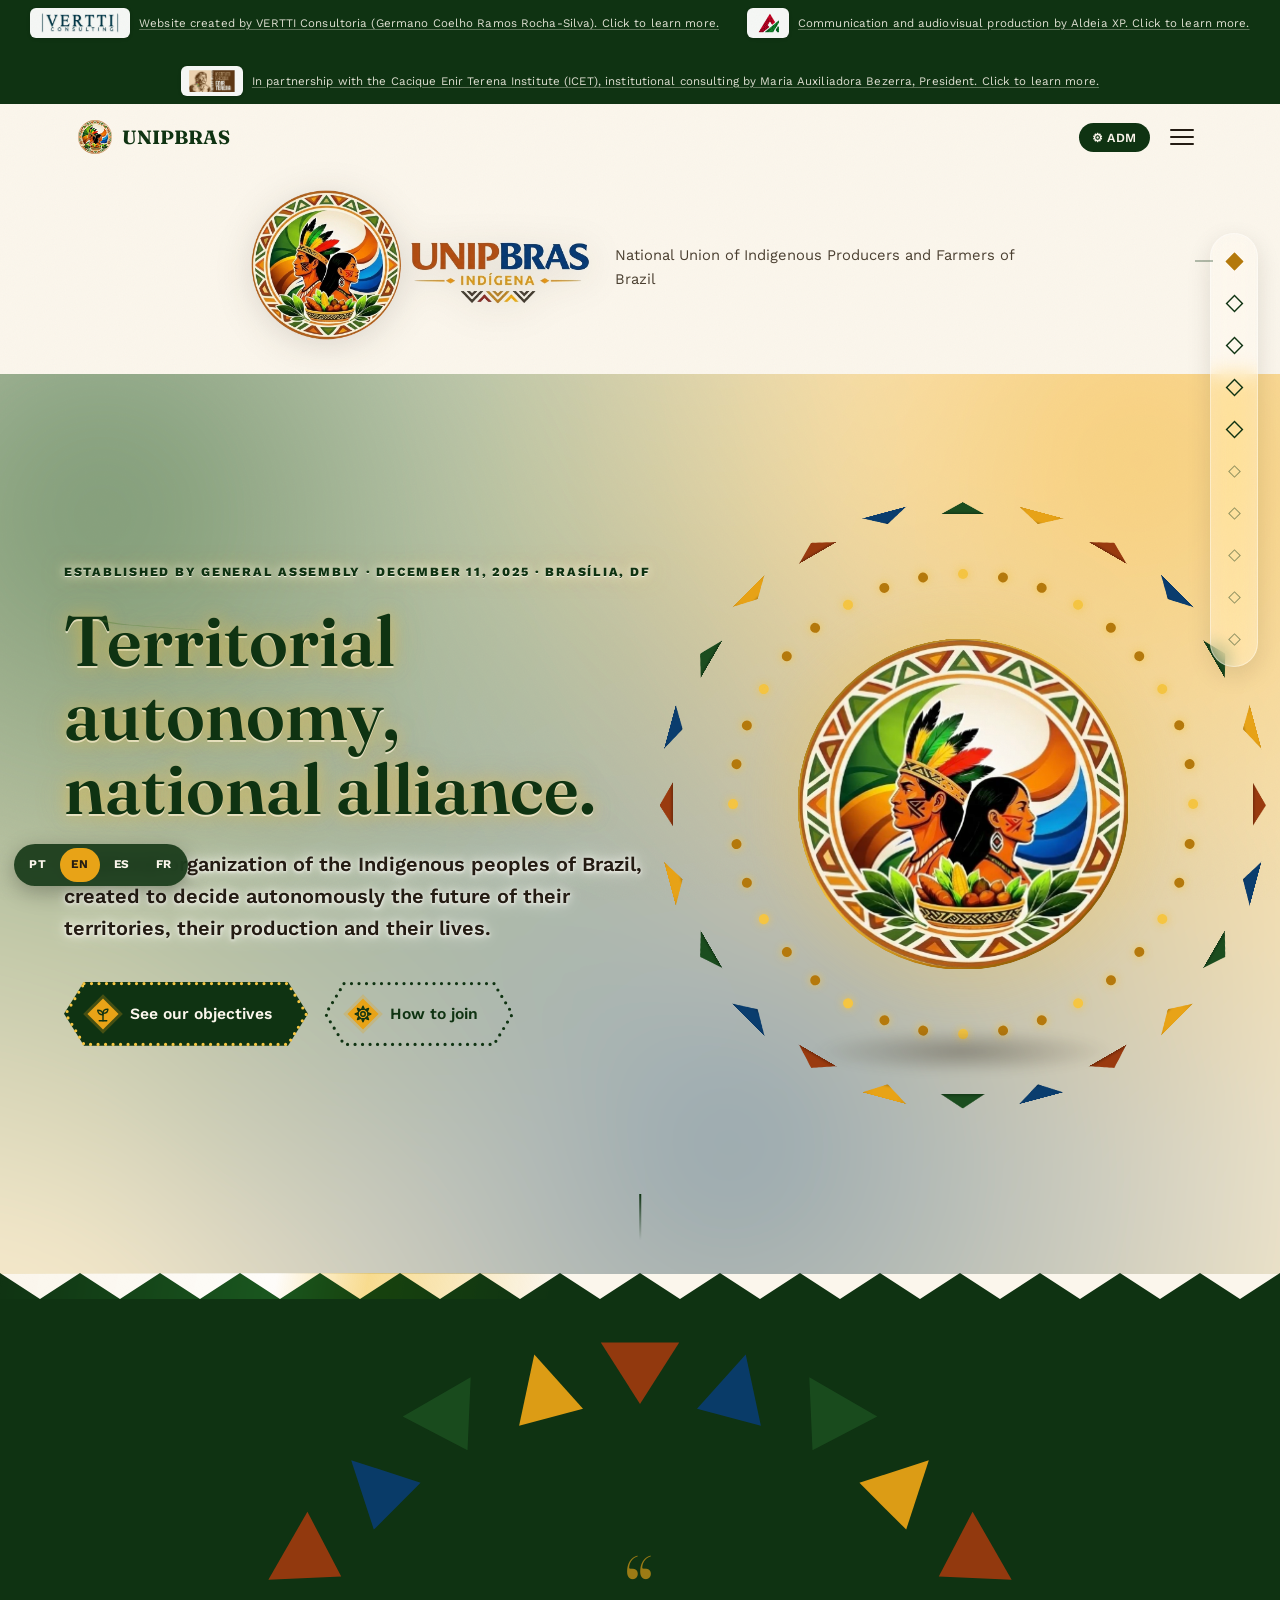
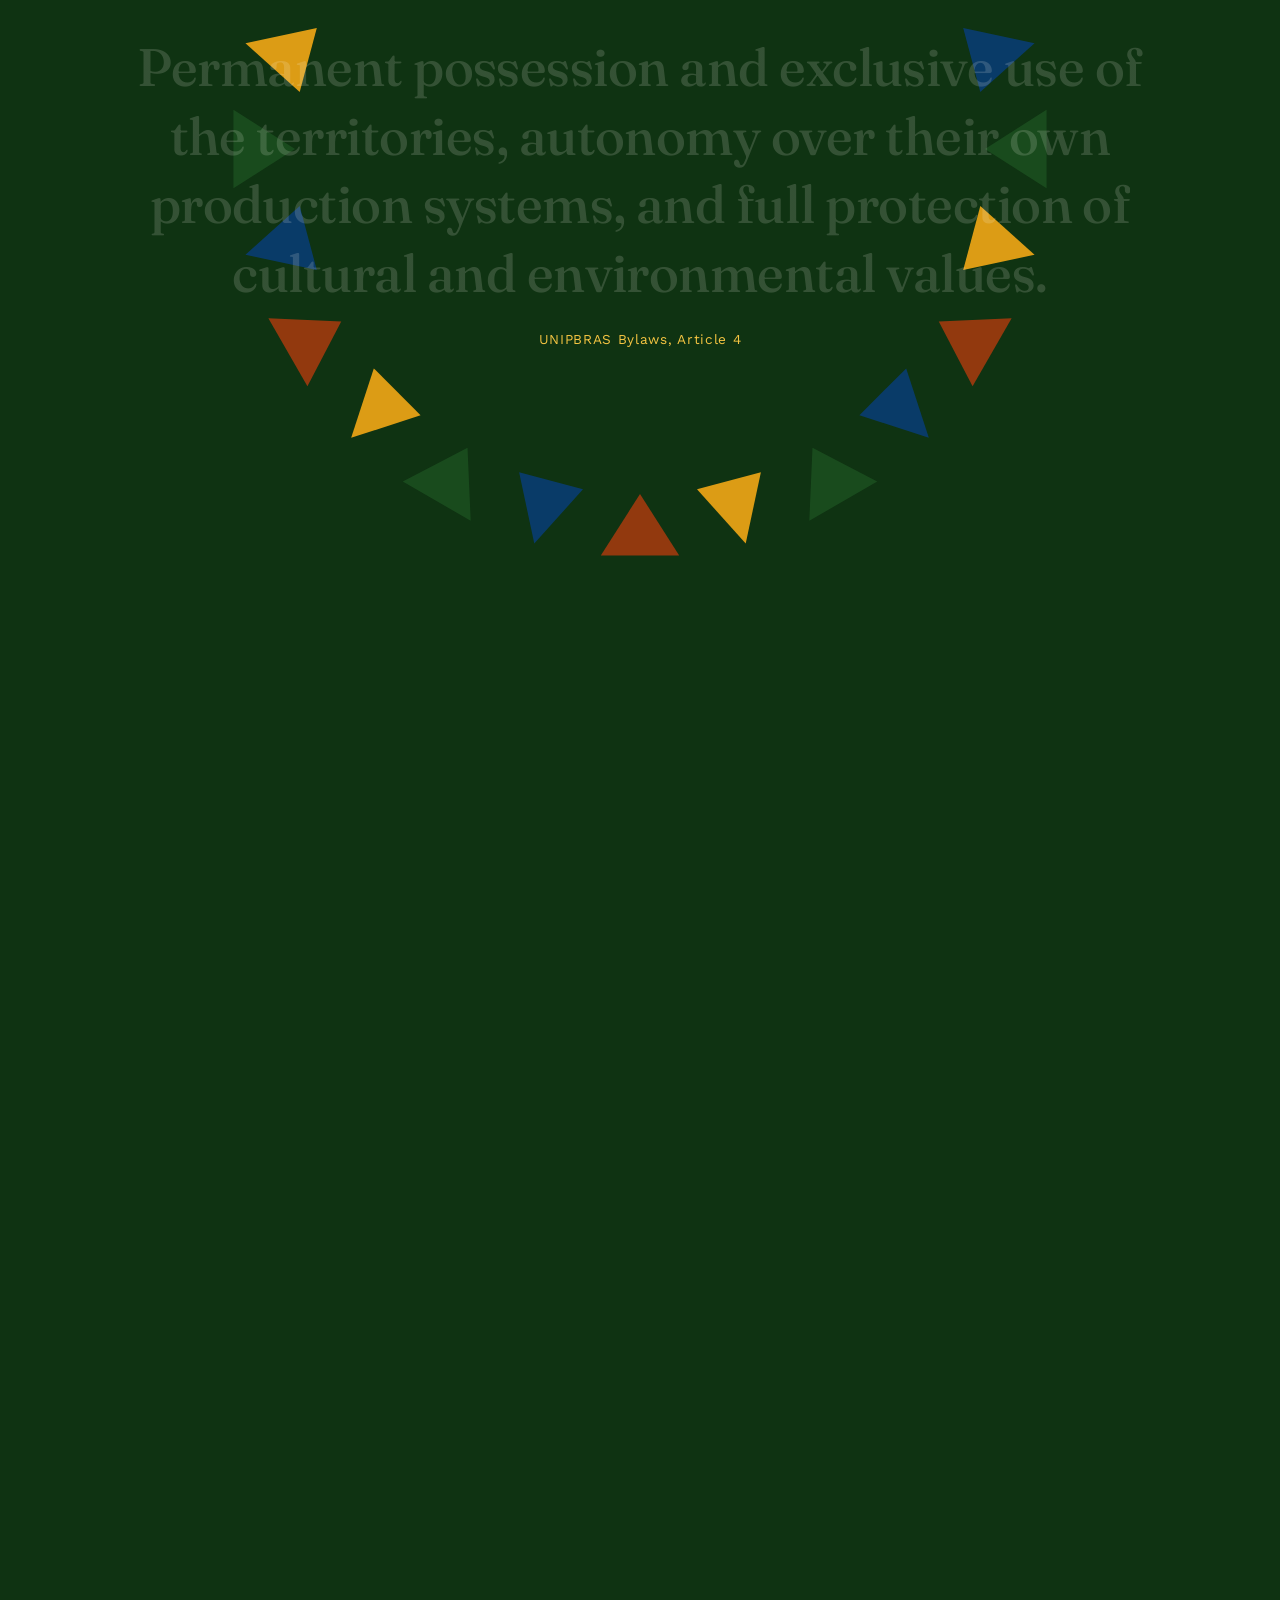
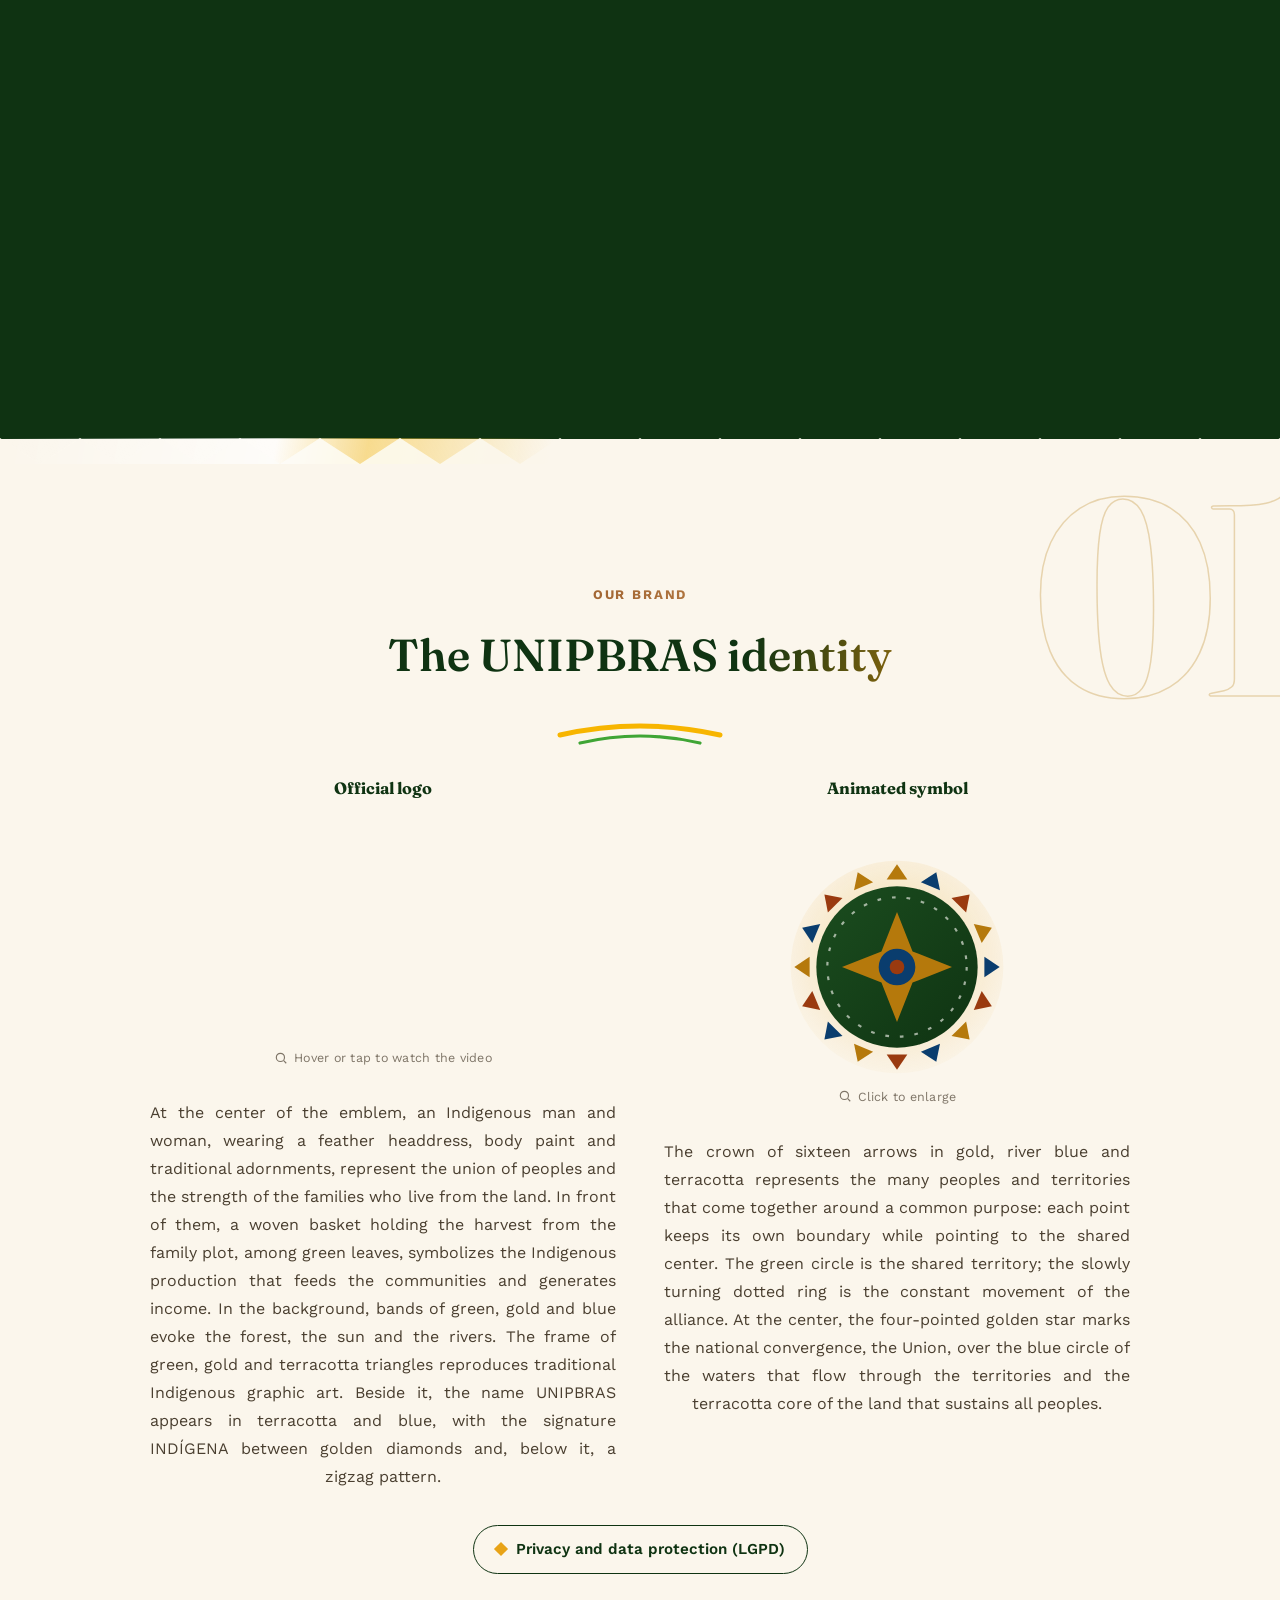
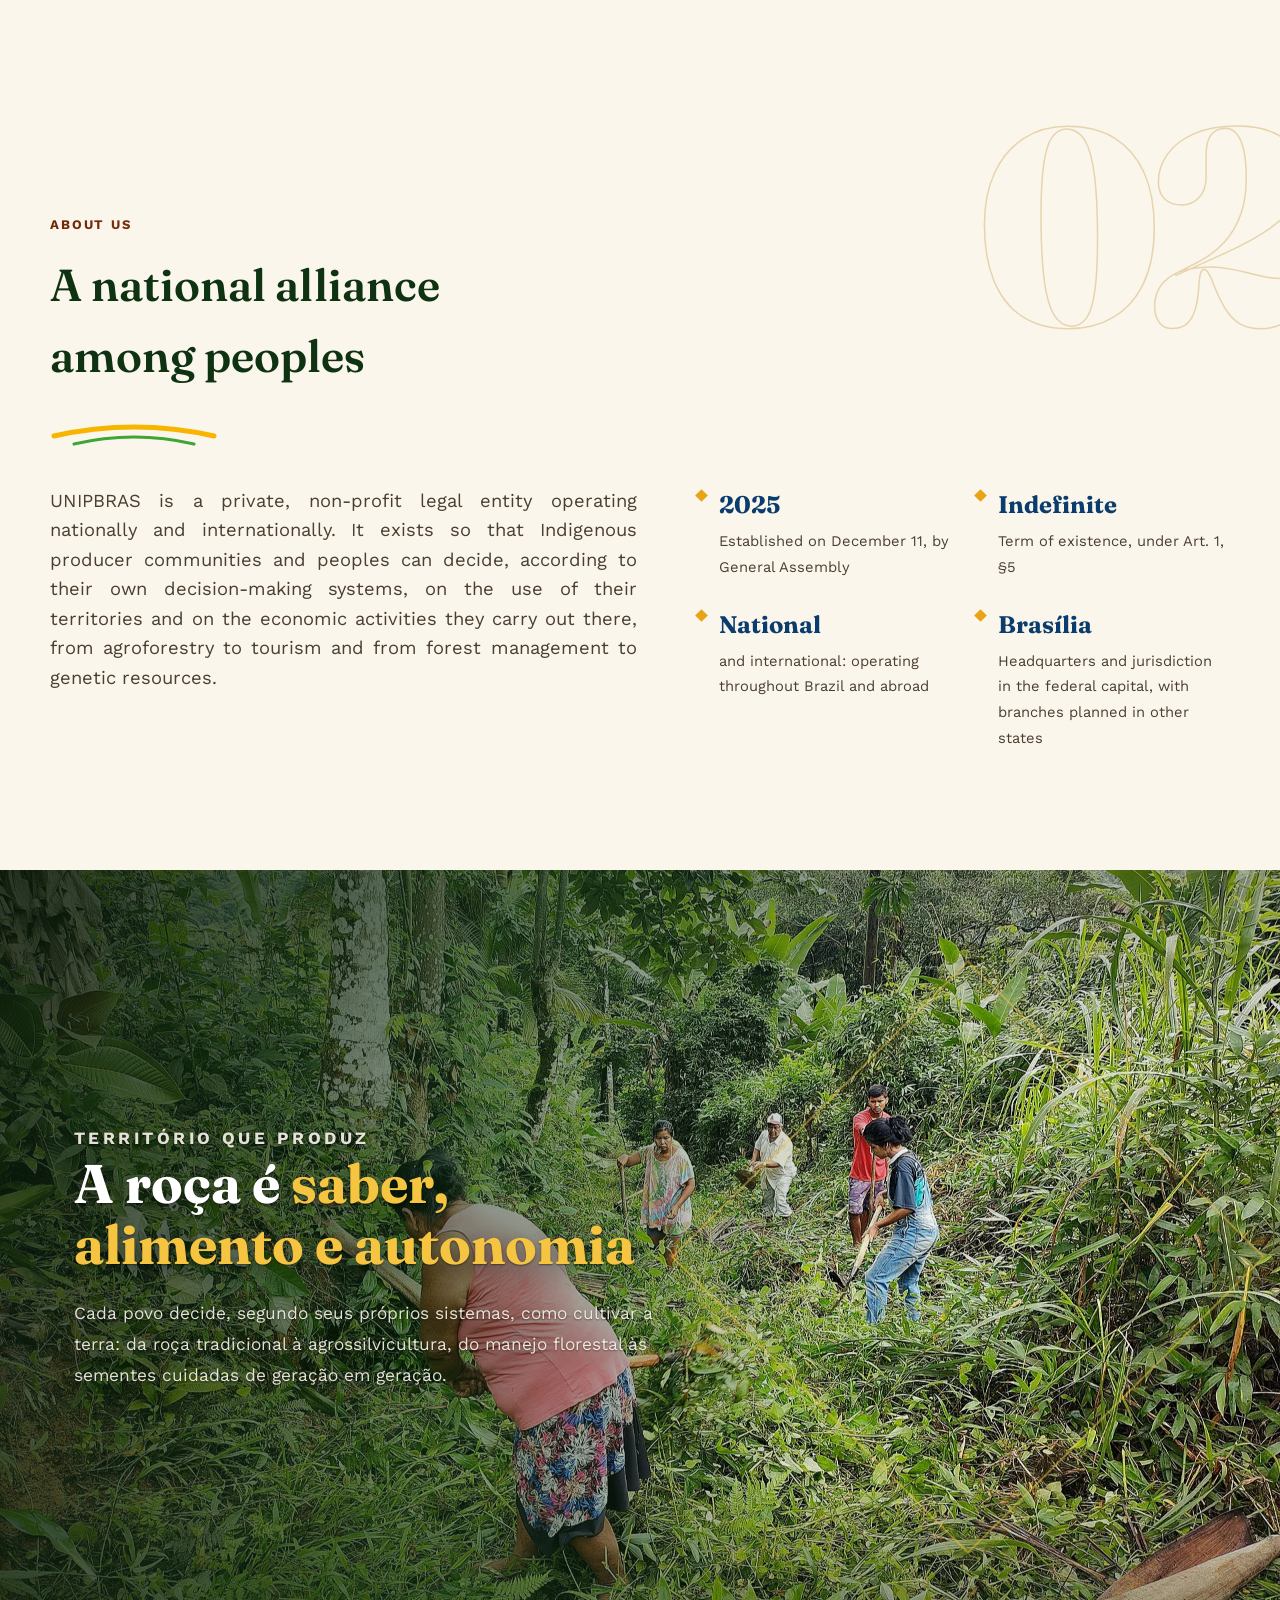
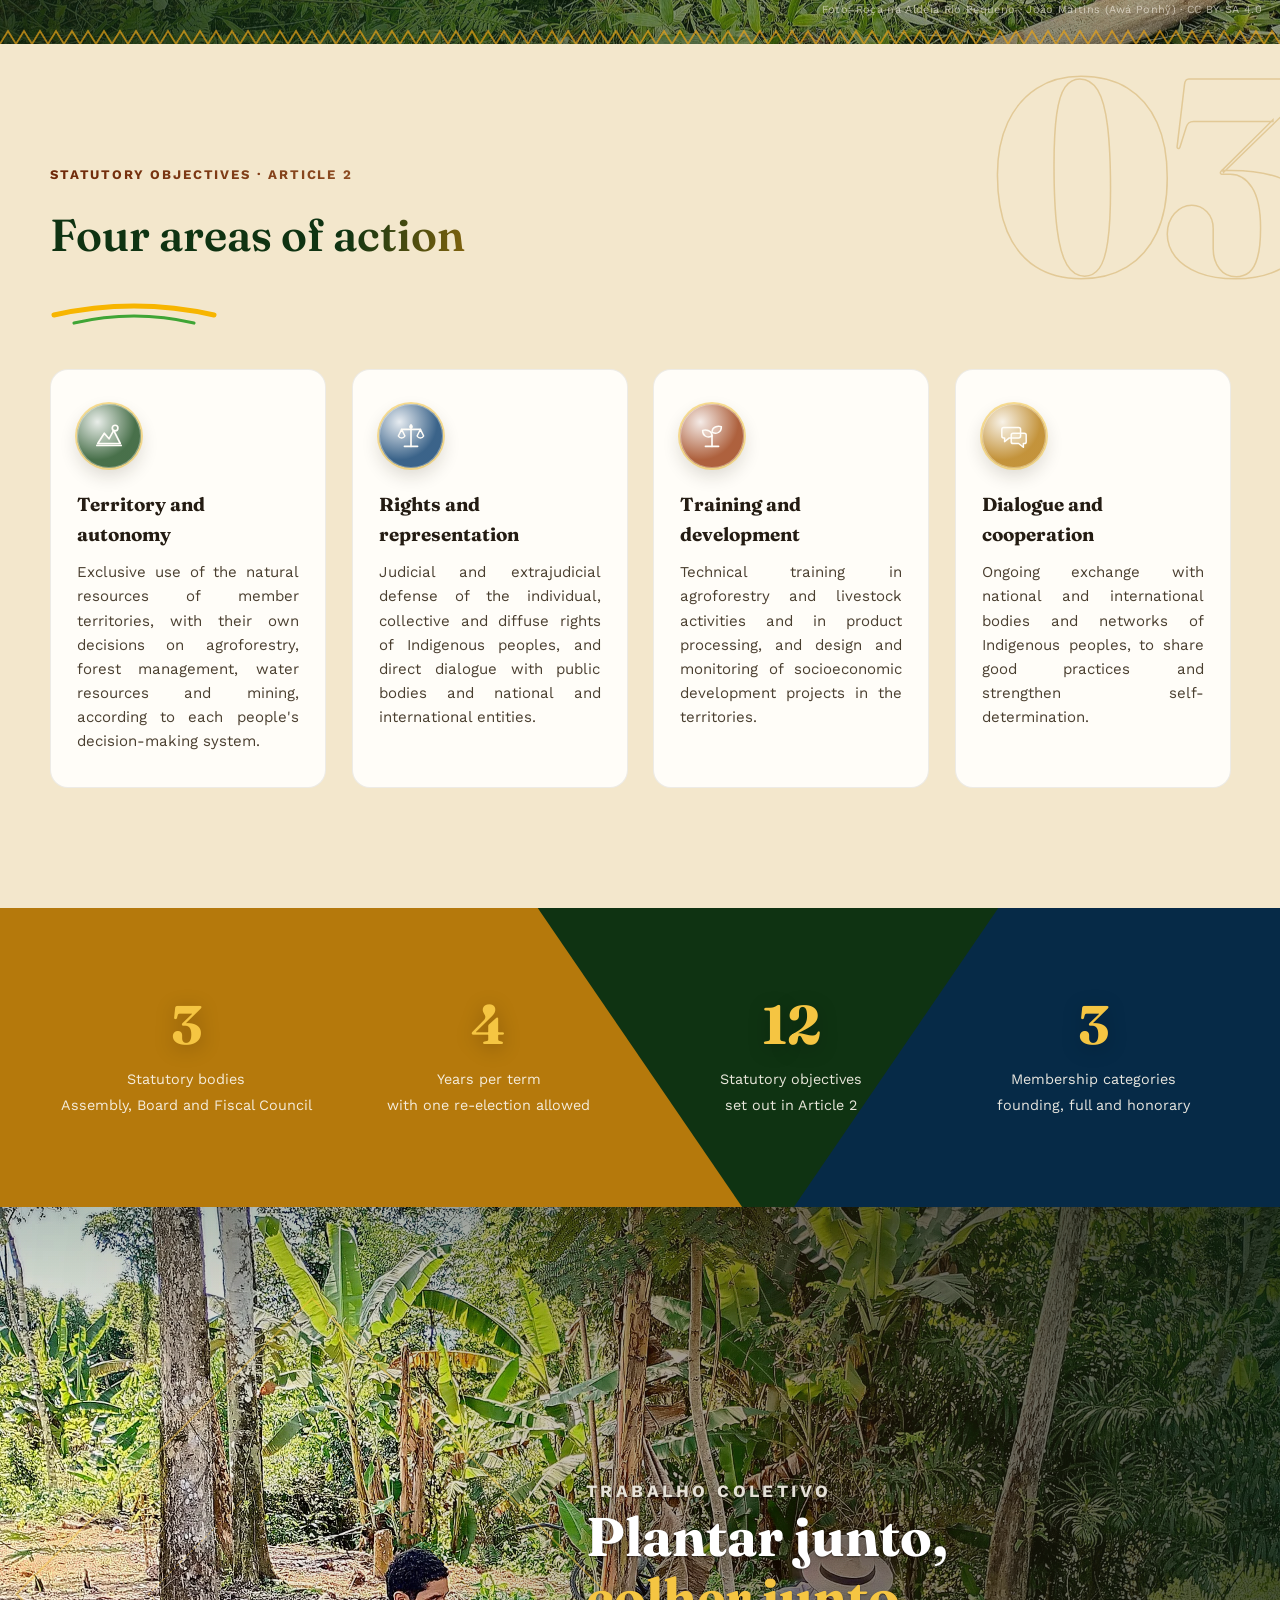
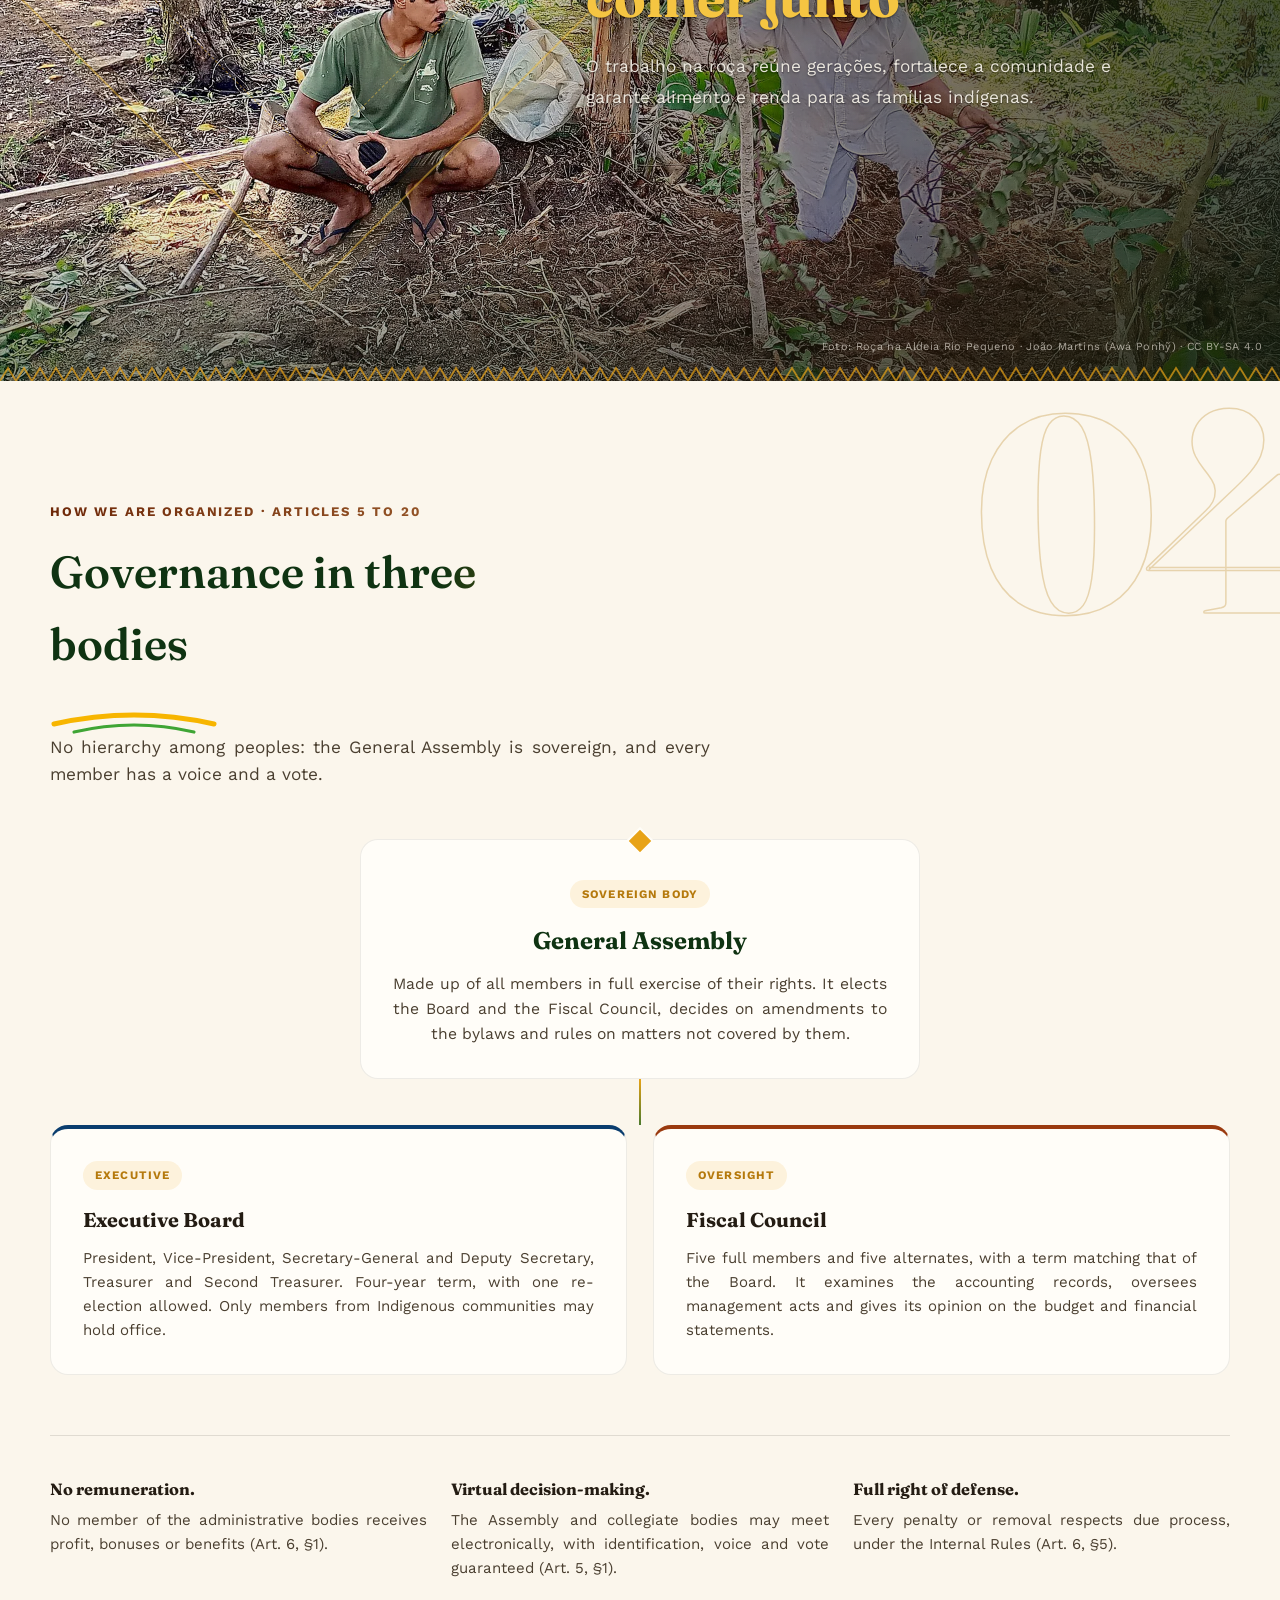
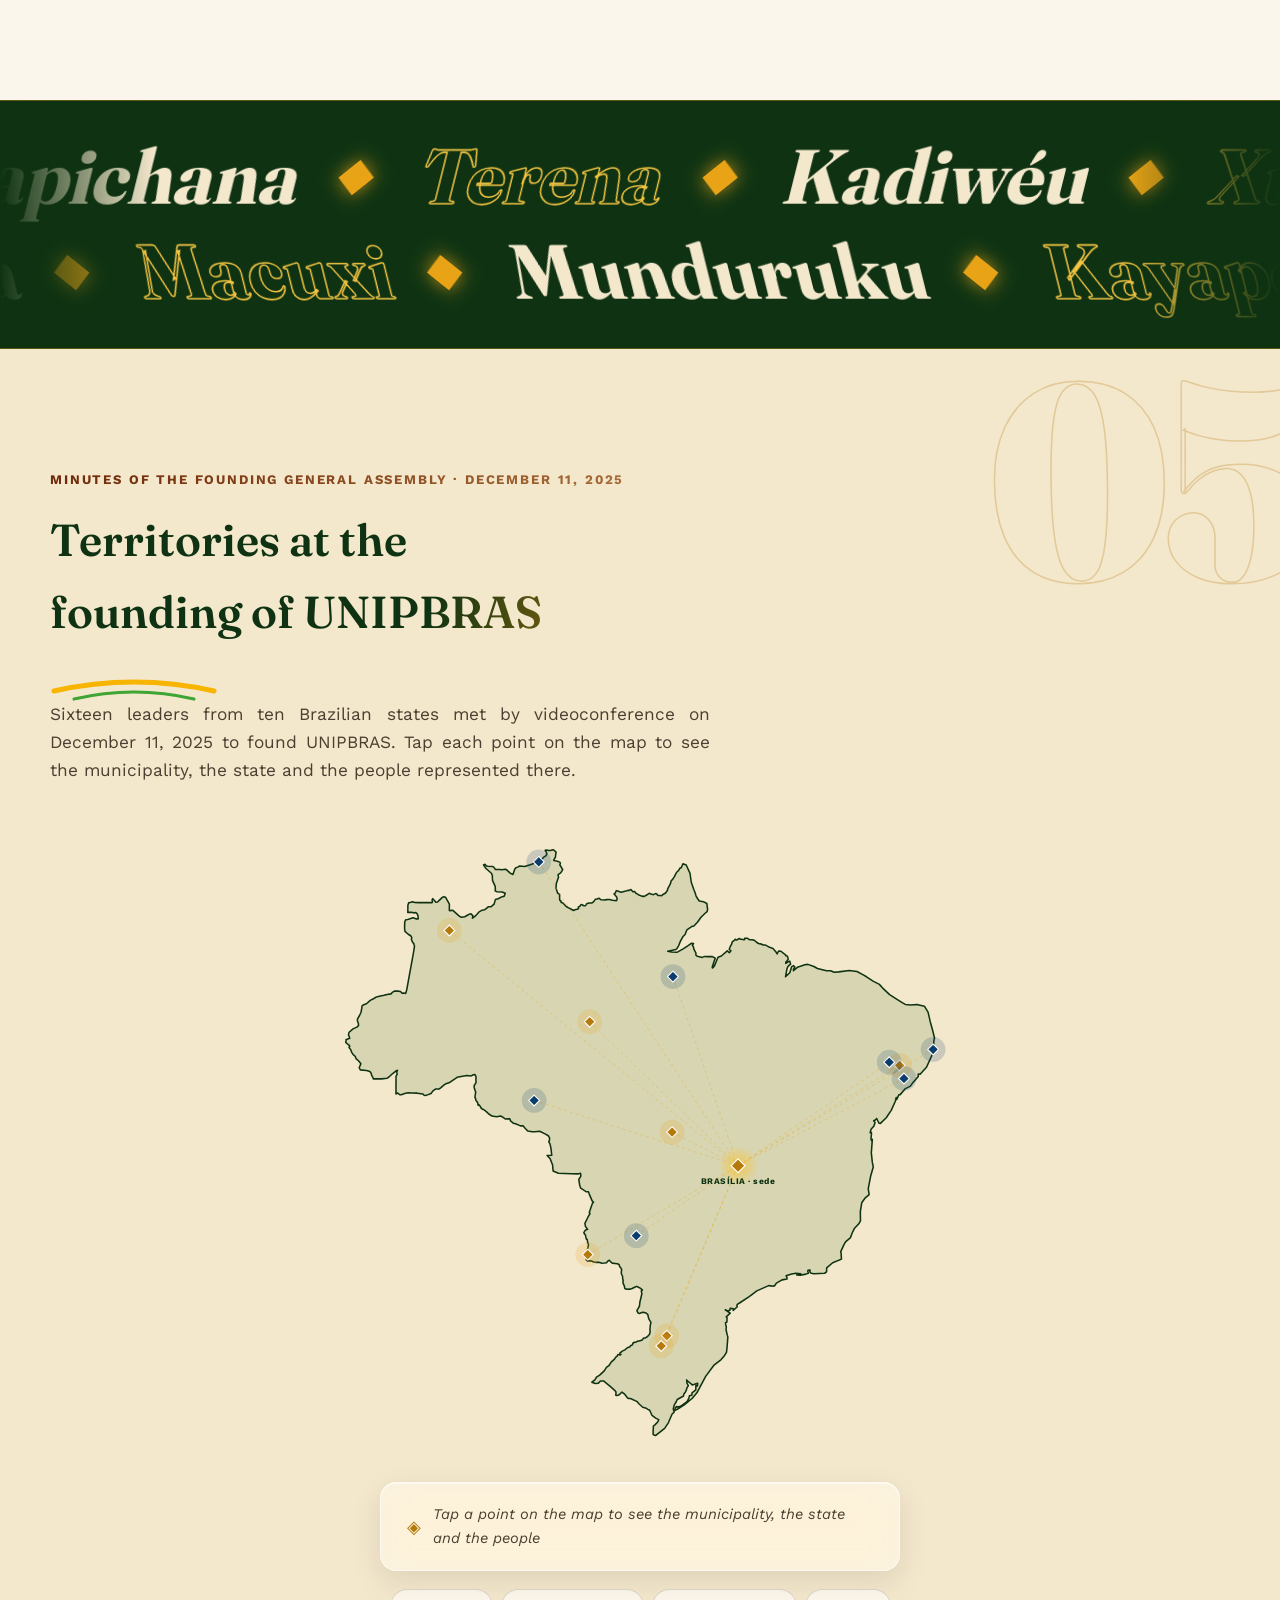
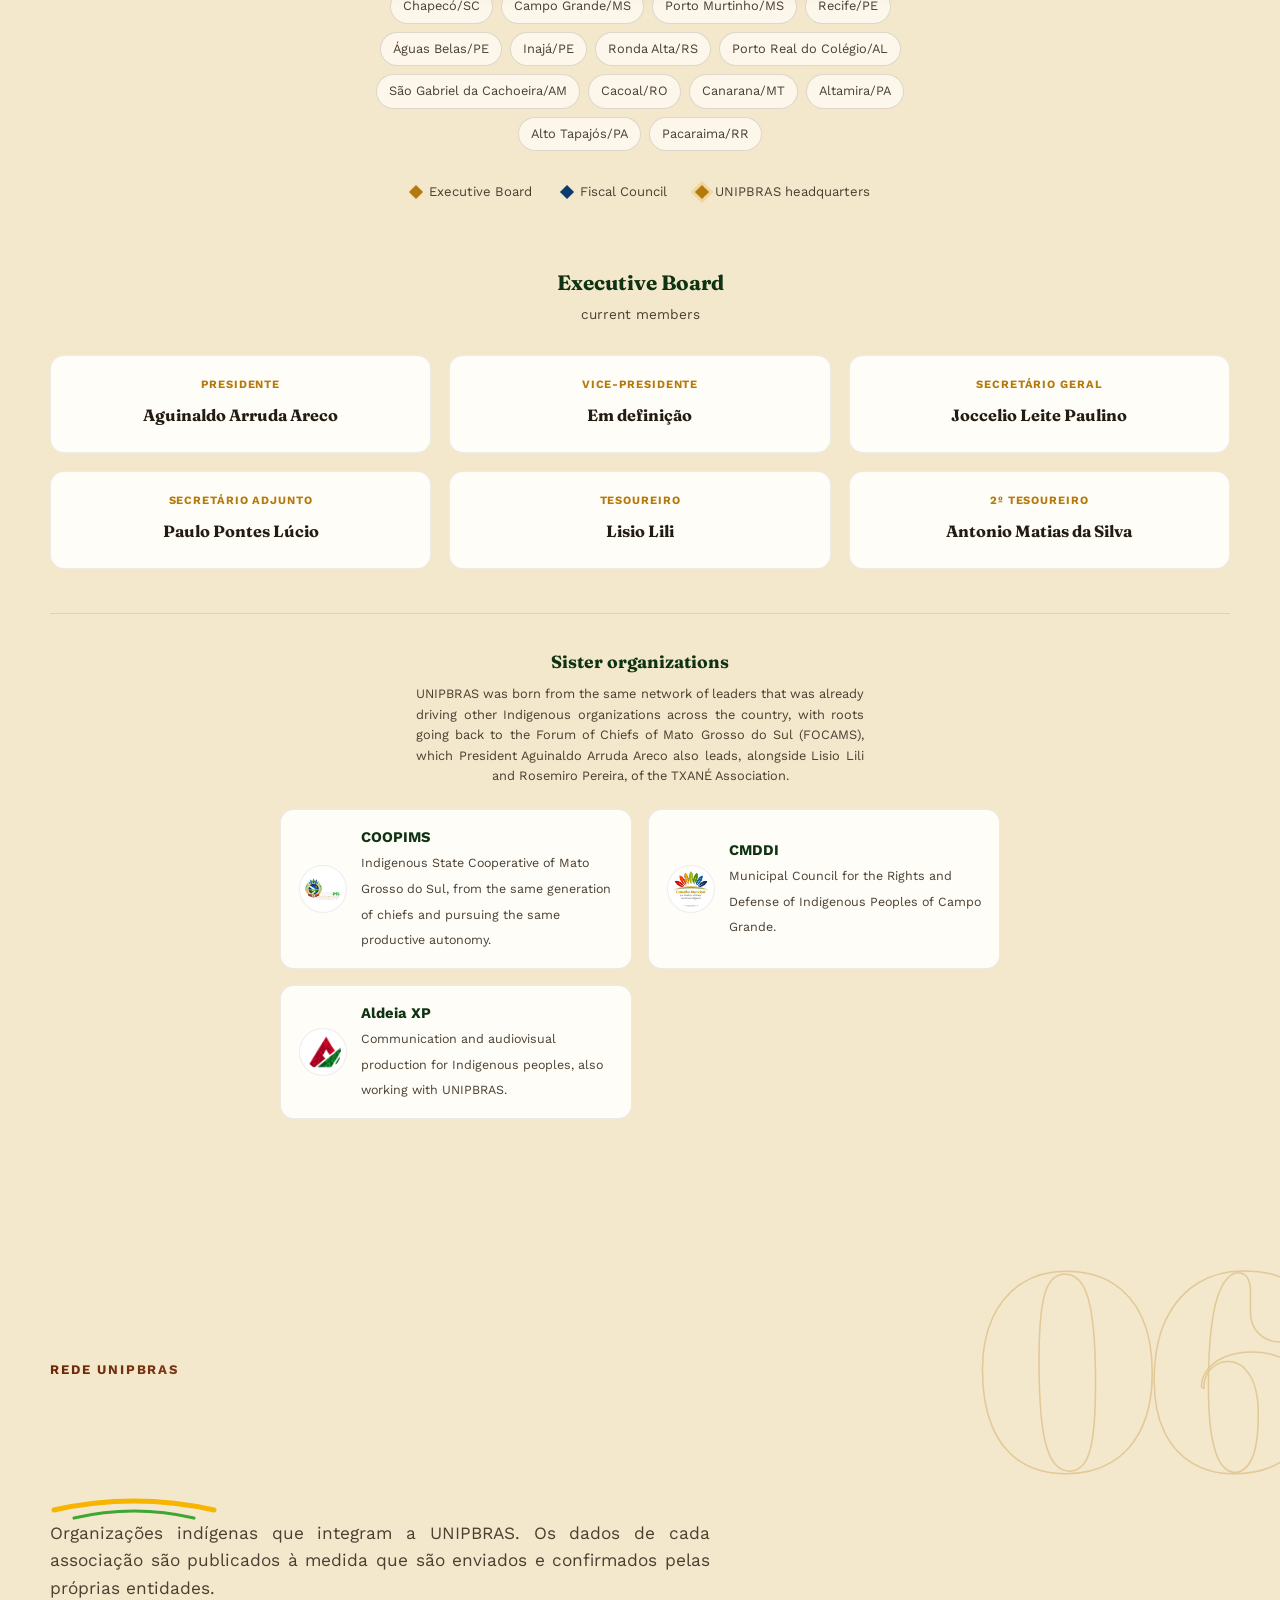
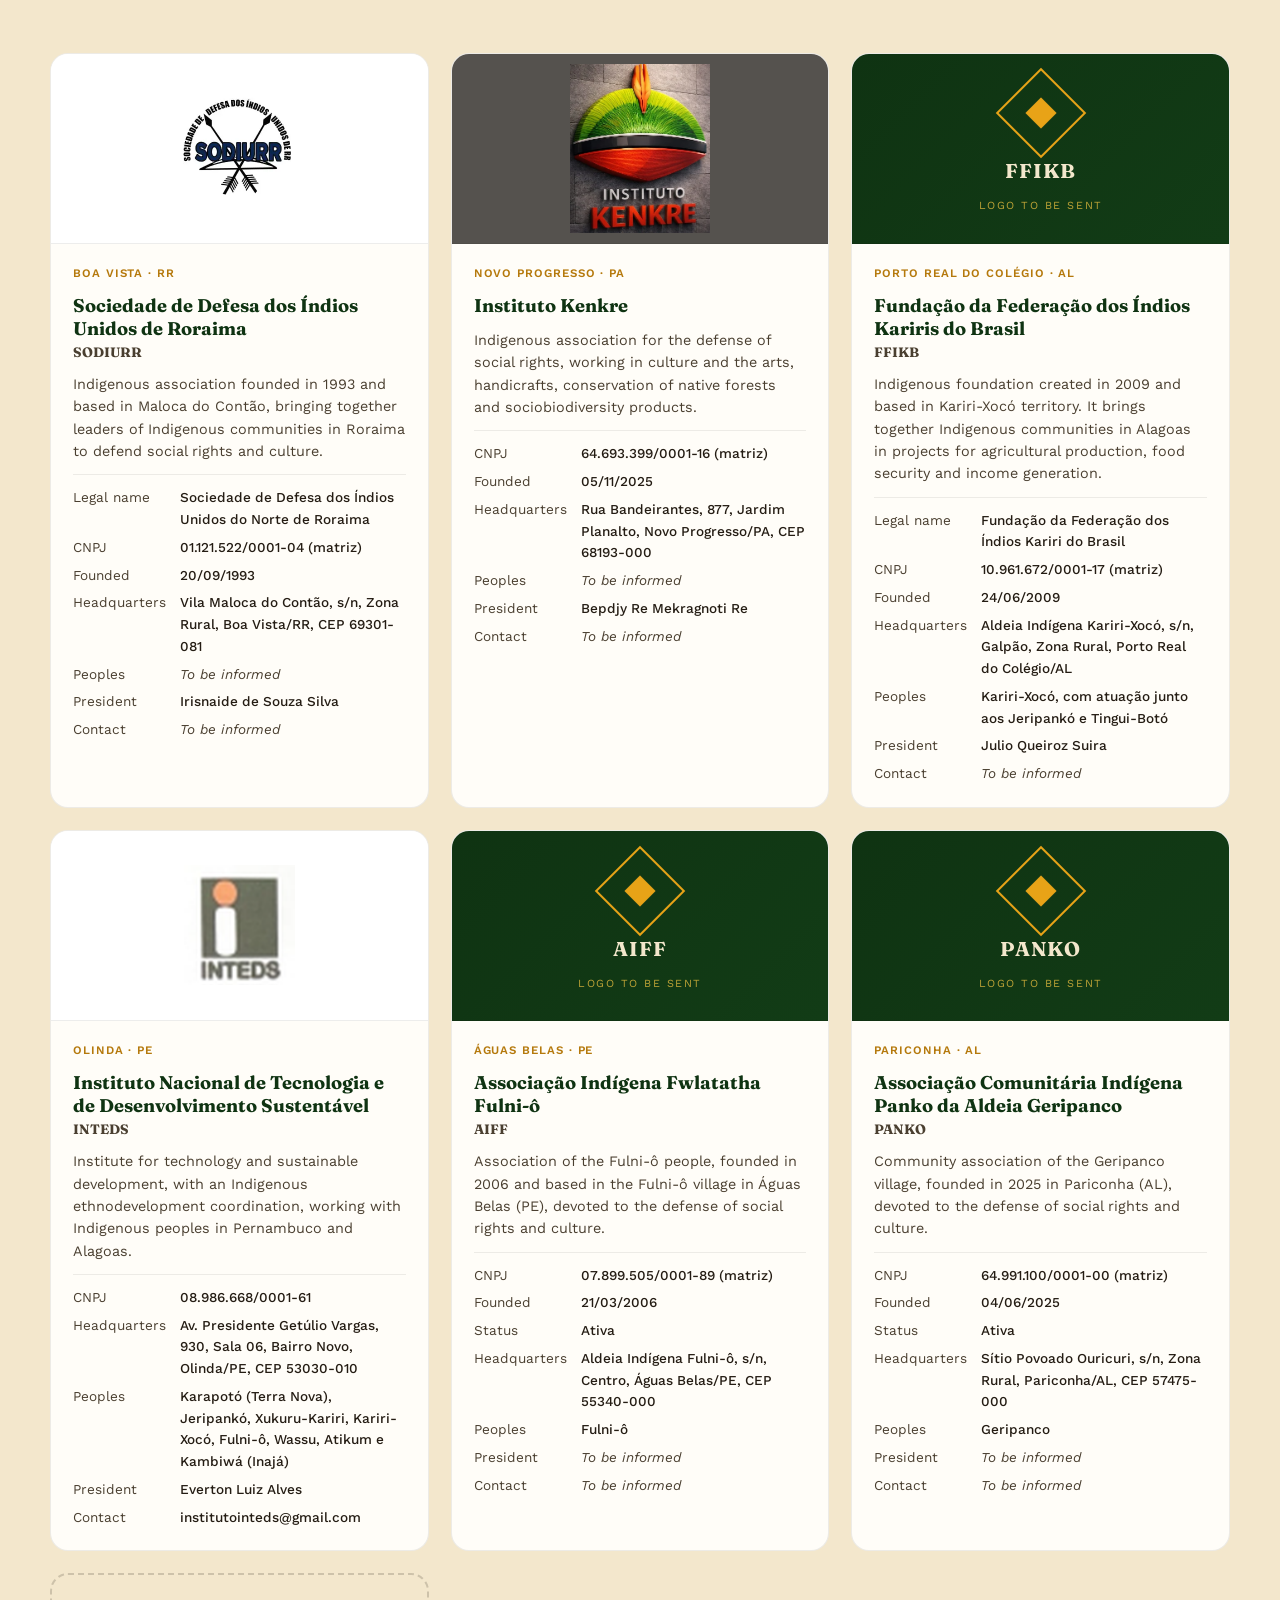
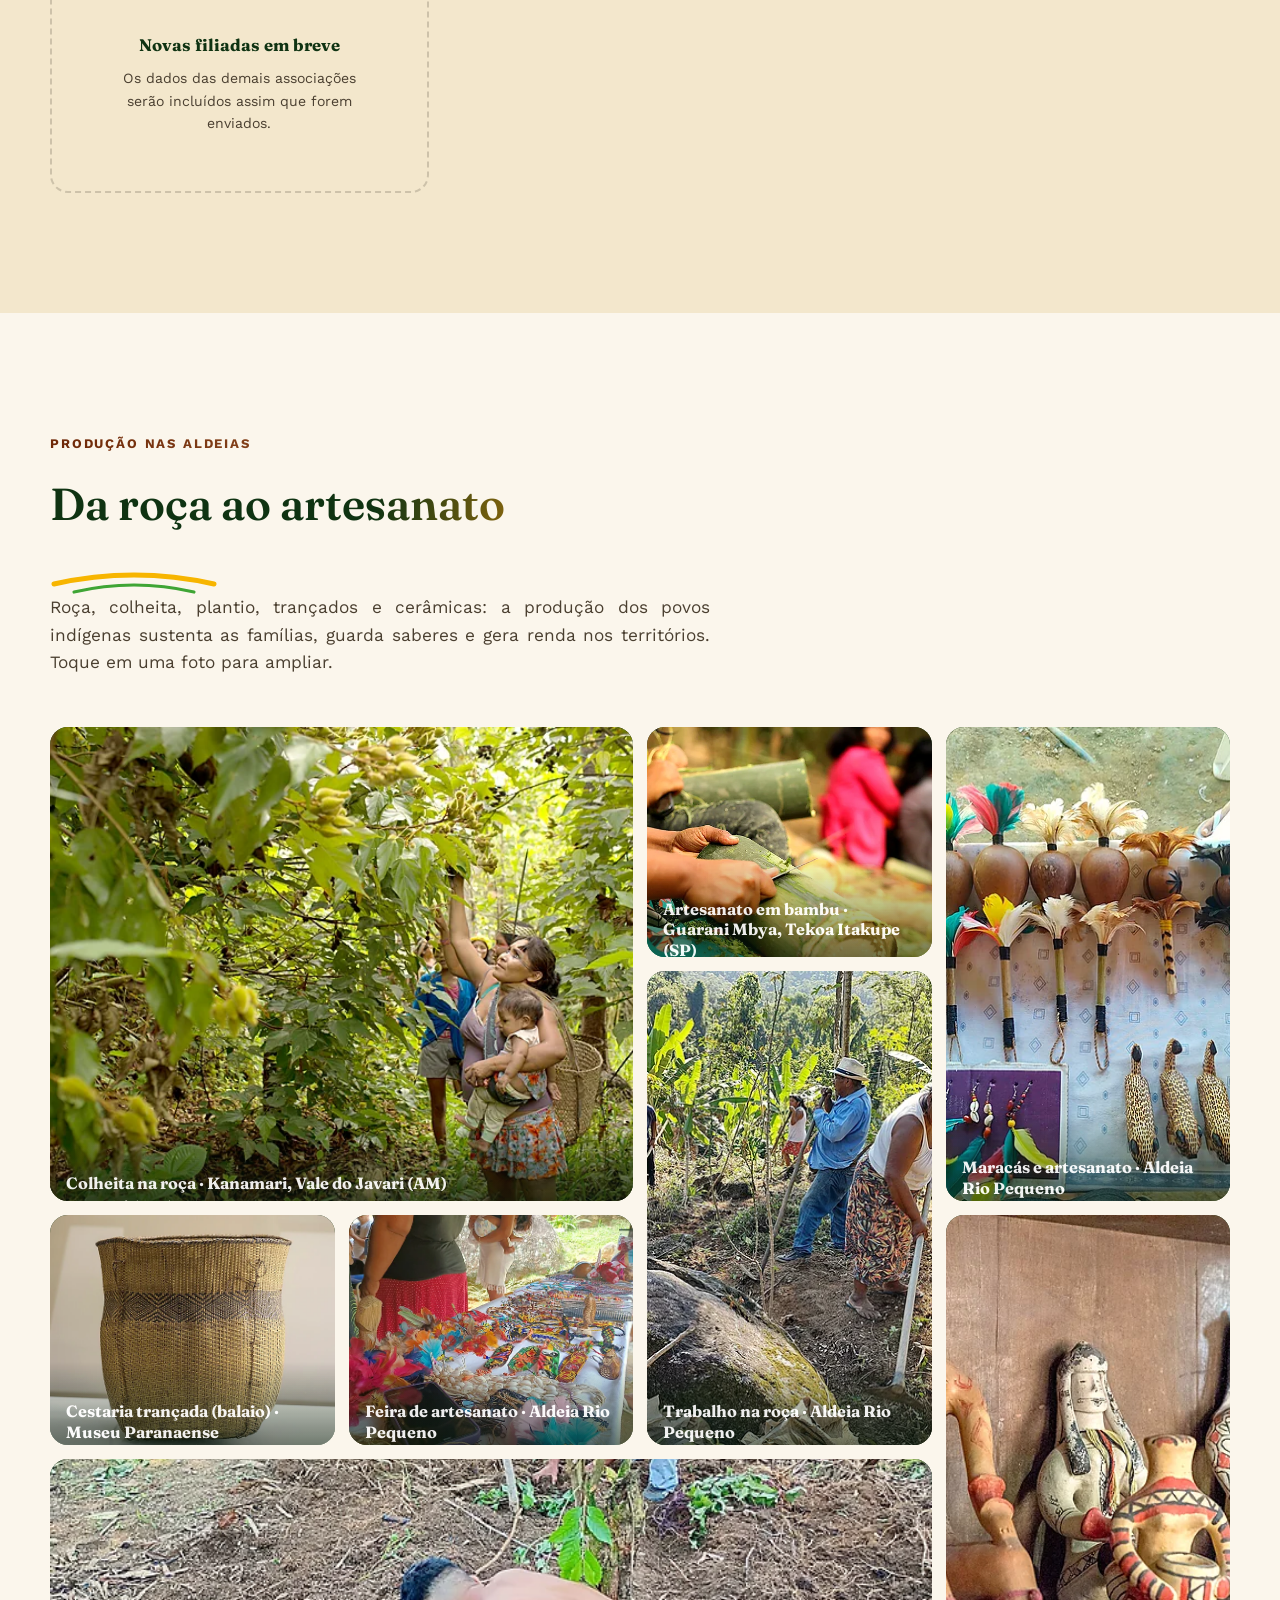
==== commit 23d3d3ec: "Galeria: mais 4 fotos do II Encontro Nacional dos Agricultores Indígenas Co-Authored-By: Claude Opus" ====
--- a/index.html
+++ b/index.html
@@ -3849,6 +3849,82 @@
 "ocasiao_en": "2nd National Meeting of Indigenous Farmers · Brasília, November 25–26, 2025",
 "ocasiao_es": "II Encuentro Nacional de Agricultores Indígenas · Brasilia, 25 y 26 de noviembre de 2025",
 "ocasiao_fr": "IIe Rencontre nationale des agriculteurs autochtones · Brasília, 25 et 26 novembre 2025"
+},
+"k1795316902134_0": {
+"src": "imgs/galeria/encontro-agricultores-2025-17-abertura-mapa.webp",
+"leg": "Abertura do II Encontro Nacional dos Agricultores Indígenas, no Ministério da Agricultura e Pecuária (MAPA).",
+"album": "eventos",
+"ocasiao": "II Encontro Nacional dos Agricultores Indígenas · Brasília, 25 e 26 de novembro de 2025",
+"tipo": "foto",
+"visib": "publico",
+"ts": 1795316902134,
+"leg_en": "Opening of the 2nd National Meeting of Indigenous Farmers at the Ministry of Agriculture and Livestock (MAPA).",
+"leg_es": "Apertura del II Encuentro Nacional de Agricultores Indígenas en el Ministerio de Agricultura y Ganadería (MAPA).",
+"leg_fr": "Ouverture de la IIe Rencontre nationale des agriculteurs autochtones au ministère de l’Agriculture et de l’Élevage (MAPA).",
+"trad_src": {
+"leg": "Abertura do II Encontro Nacional dos Agricultores Indígenas, no Ministério da Agricultura e Pecuária (MAPA).",
+"ocasiao": "II Encontro Nacional dos Agricultores Indígenas · Brasília, 25 e 26 de novembro de 2025"
+},
+"ocasiao_en": "2nd National Meeting of Indigenous Farmers · Brasília, November 25–26, 2025",
+"ocasiao_es": "II Encuentro Nacional de Agricultores Indígenas · Brasilia, 25 y 26 de noviembre de 2025",
+"ocasiao_fr": "IIe Rencontre nationale des agriculteurs autochtones · Brasília, 25 et 26 novembre 2025"
+},
+"k1795316902135_1": {
+"src": "imgs/galeria/encontro-agricultores-2025-18-liderancas-mesa.webp",
+"leg": "Lideranças indígenas reunidas junto à mesa do encontro.",
+"album": "eventos",
+"ocasiao": "II Encontro Nacional dos Agricultores Indígenas · Brasília, 25 e 26 de novembro de 2025",
+"tipo": "foto",
+"visib": "publico",
+"ts": 1795316902135,
+"leg_en": "Indigenous leaders gathered at the meeting’s panel.",
+"leg_es": "Líderes indígenas reunidos junto a la mesa del encuentro.",
+"leg_fr": "Des dirigeants autochtones réunis à la tribune de la rencontre.",
+"trad_src": {
+"leg": "Lideranças indígenas reunidas junto à mesa do encontro.",
+"ocasiao": "II Encontro Nacional dos Agricultores Indígenas · Brasília, 25 e 26 de novembro de 2025"
+},
+"ocasiao_en": "2nd National Meeting of Indigenous Farmers · Brasília, November 25–26, 2025",
+"ocasiao_es": "II Encuentro Nacional de Agricultores Indígenas · Brasilia, 25 y 26 de noviembre de 2025",
+"ocasiao_fr": "IIe Rencontre nationale des agriculteurs autochtones · Brasília, 25 et 26 novembre 2025"
+},
+"k1795316902136_2": {
+"src": "imgs/galeria/encontro-agricultores-2025-19-delegacao.webp",
+"leg": "Delegação de lideranças indígenas durante a programação do encontro em Brasília.",
+"album": "eventos",
+"ocasiao": "II Encontro Nacional dos Agricultores Indígenas · Brasília, 25 e 26 de novembro de 2025",
+"tipo": "foto",
+"visib": "publico",
+"ts": 1795316902136,
+"leg_en": "A delegation of Indigenous leaders during the meeting’s program in Brasília.",
+"leg_es": "Delegación de líderes indígenas durante la programación del encuentro en Brasilia.",
+"leg_fr": "Une délégation de dirigeants autochtones pendant le programme de la rencontre à Brasília.",
+"trad_src": {
+"leg": "Delegação de lideranças indígenas durante a programação do encontro em Brasília.",
+"ocasiao": "II Encontro Nacional dos Agricultores Indígenas · Brasília, 25 e 26 de novembro de 2025"
+},
+"ocasiao_en": "2nd National Meeting of Indigenous Farmers · Brasília, November 25–26, 2025",
+"ocasiao_es": "II Encuentro Nacional de Agricultores Indígenas · Brasilia, 25 y 26 de noviembre de 2025",
+"ocasiao_fr": "IIe Rencontre nationale des agriculteurs autochtones · Brasília, 25 et 26 novembre 2025"
+},
+"k1795316902137_3": {
+"src": "imgs/galeria/encontro-agricultores-2025-20-votacao.webp",
+"leg": "Participantes erguem as mãos durante votação na plenária do encontro.",
+"album": "eventos",
+"ocasiao": "II Encontro Nacional dos Agricultores Indígenas · Brasília, 25 e 26 de novembro de 2025",
+"tipo": "foto",
+"visib": "publico",
+"ts": 1795316902137,
+"leg_en": "Participants raise their hands during a vote in the meeting’s plenary.",
+"leg_es": "Los participantes levantan la mano durante una votación en la plenaria del encuentro.",
+"leg_fr": "Les participants lèvent la main lors d’un vote en séance plénière.",
+"trad_src": {
+"leg": "Participantes erguem as mãos durante votação na plenária do encontro.",
+"ocasiao": "II Encontro Nacional dos Agricultores Indígenas · Brasília, 25 e 26 de novembro de 2025"
+},
+"ocasiao_en": "2nd National Meeting of Indigenous Farmers · Brasília, November 25–26, 2025",
+"ocasiao_es": "II Encuentro Nacional de Agricultores Indígenas · Brasilia, 25 y 26 de noviembre de 2025",
+"ocasiao_fr": "IIe Rencontre nationale des agriculteurs autochtones · Brasília, 25 et 26 novembre 2025"
 }
 }
 }</script>
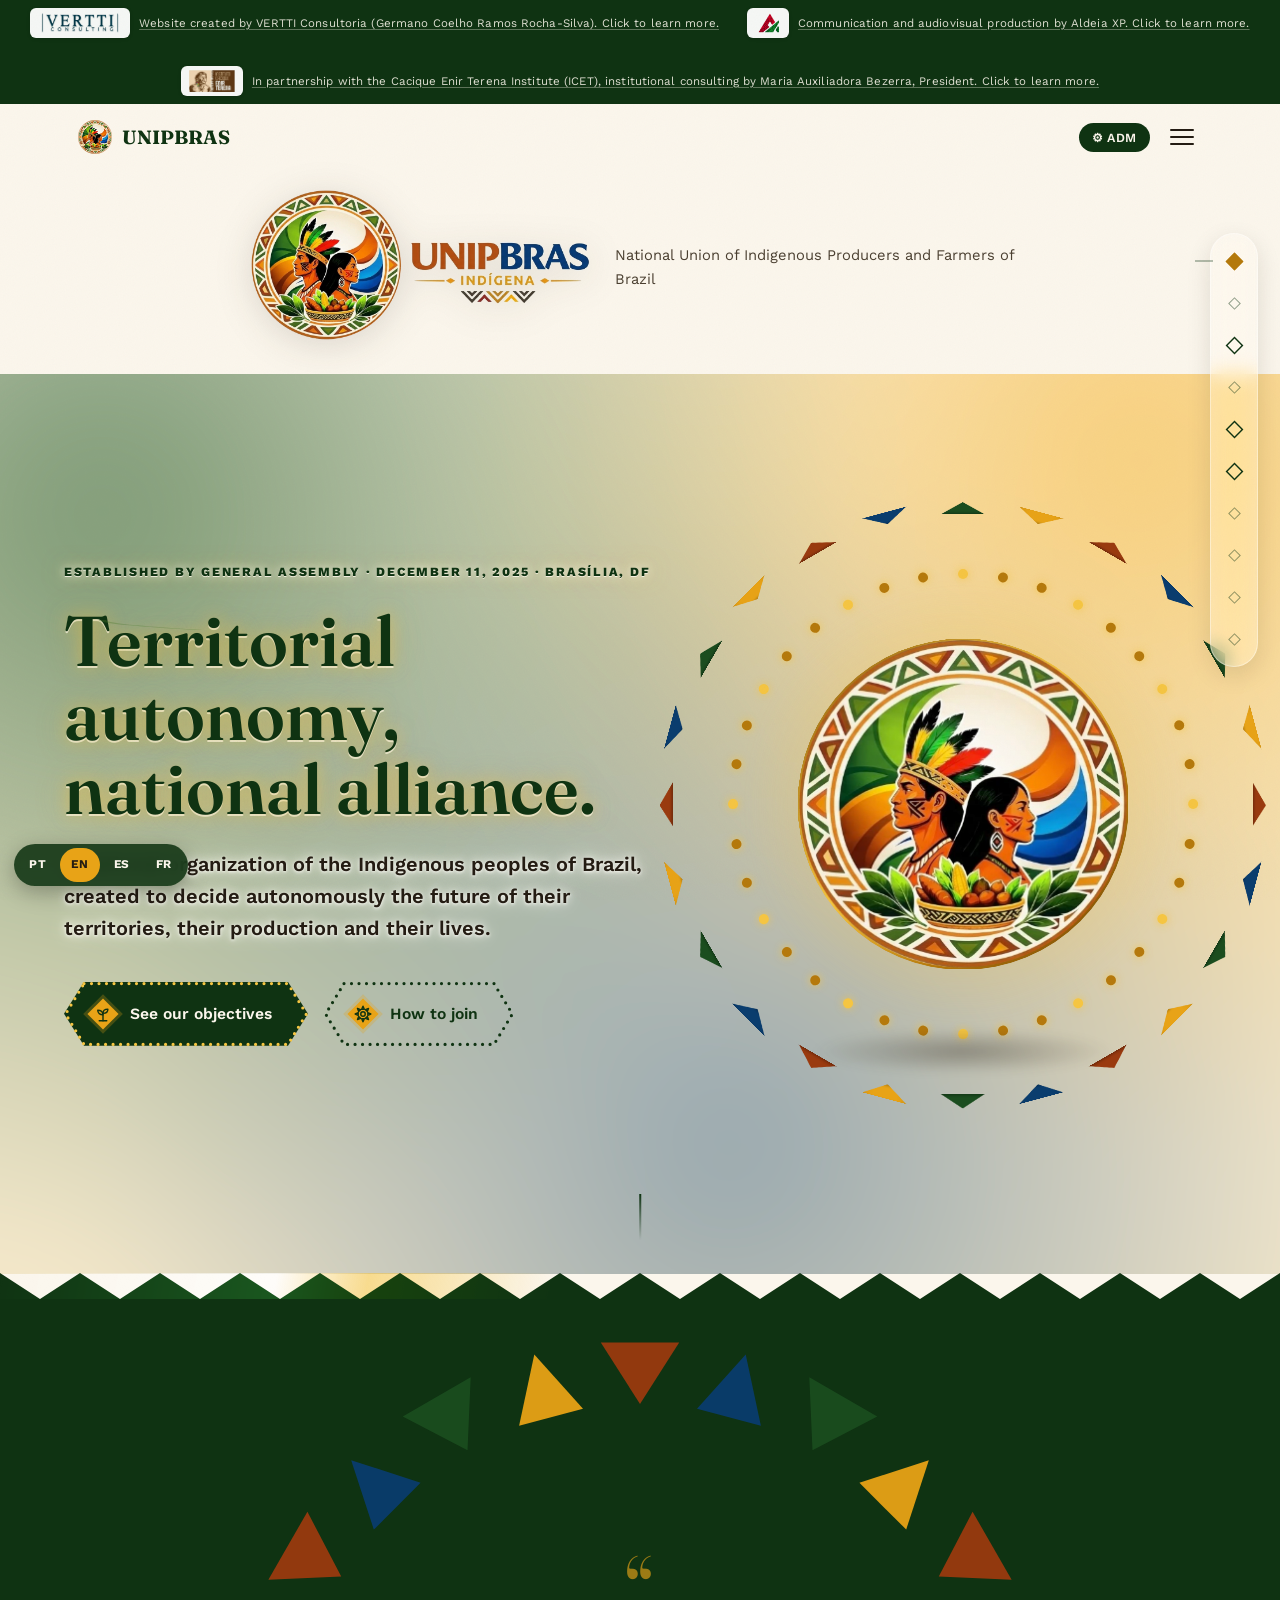
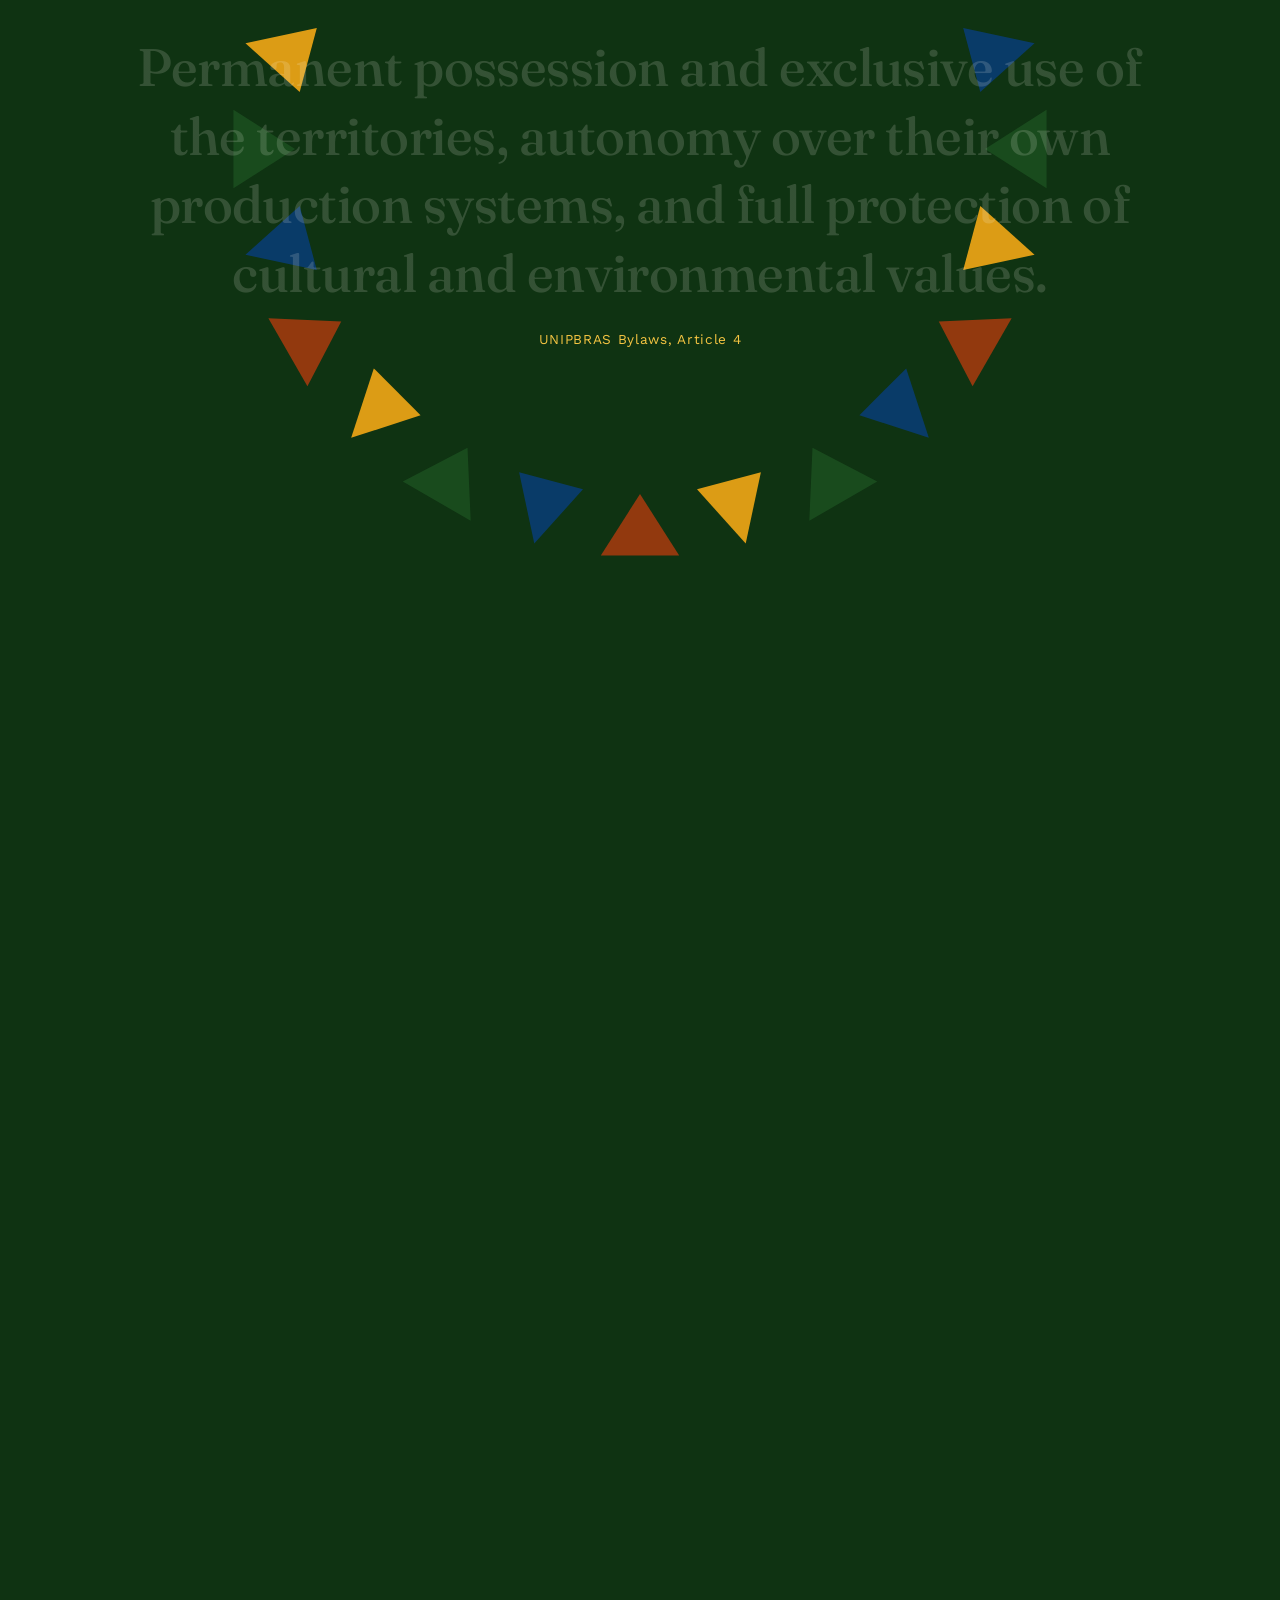
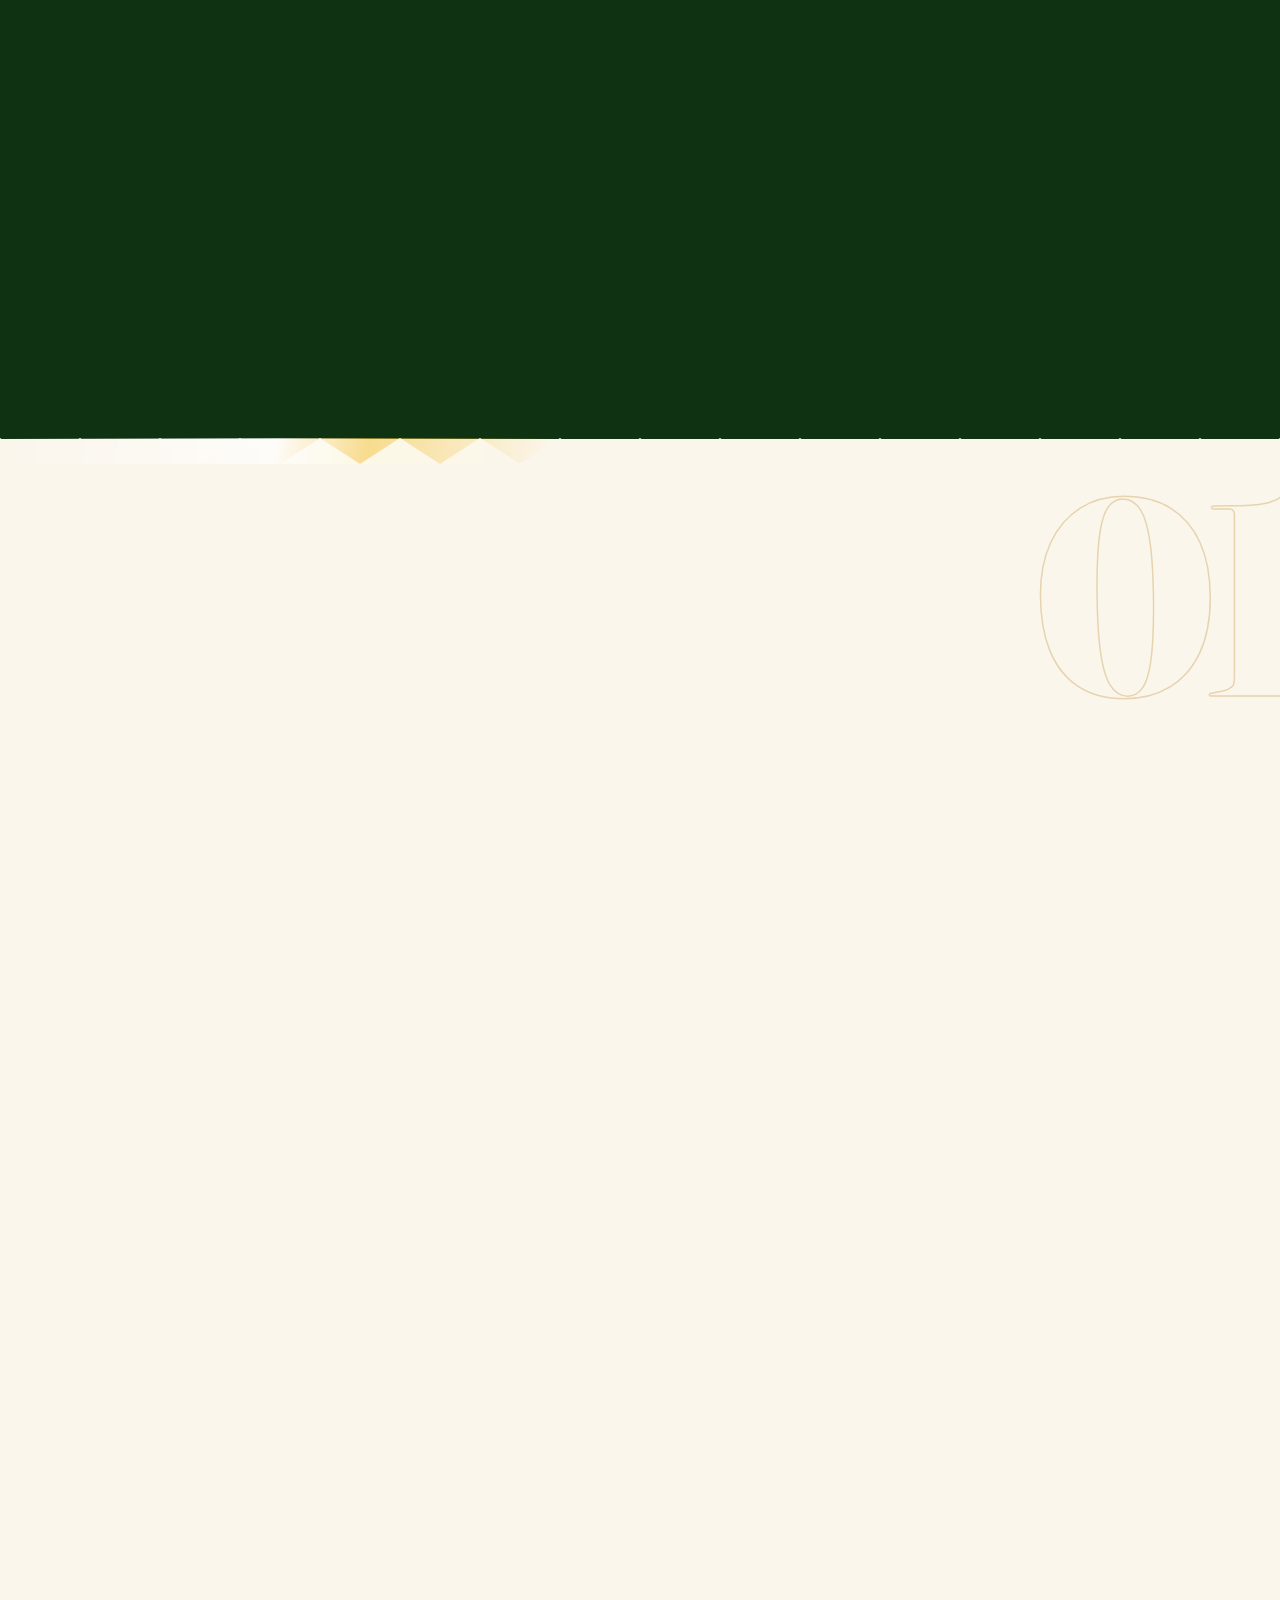
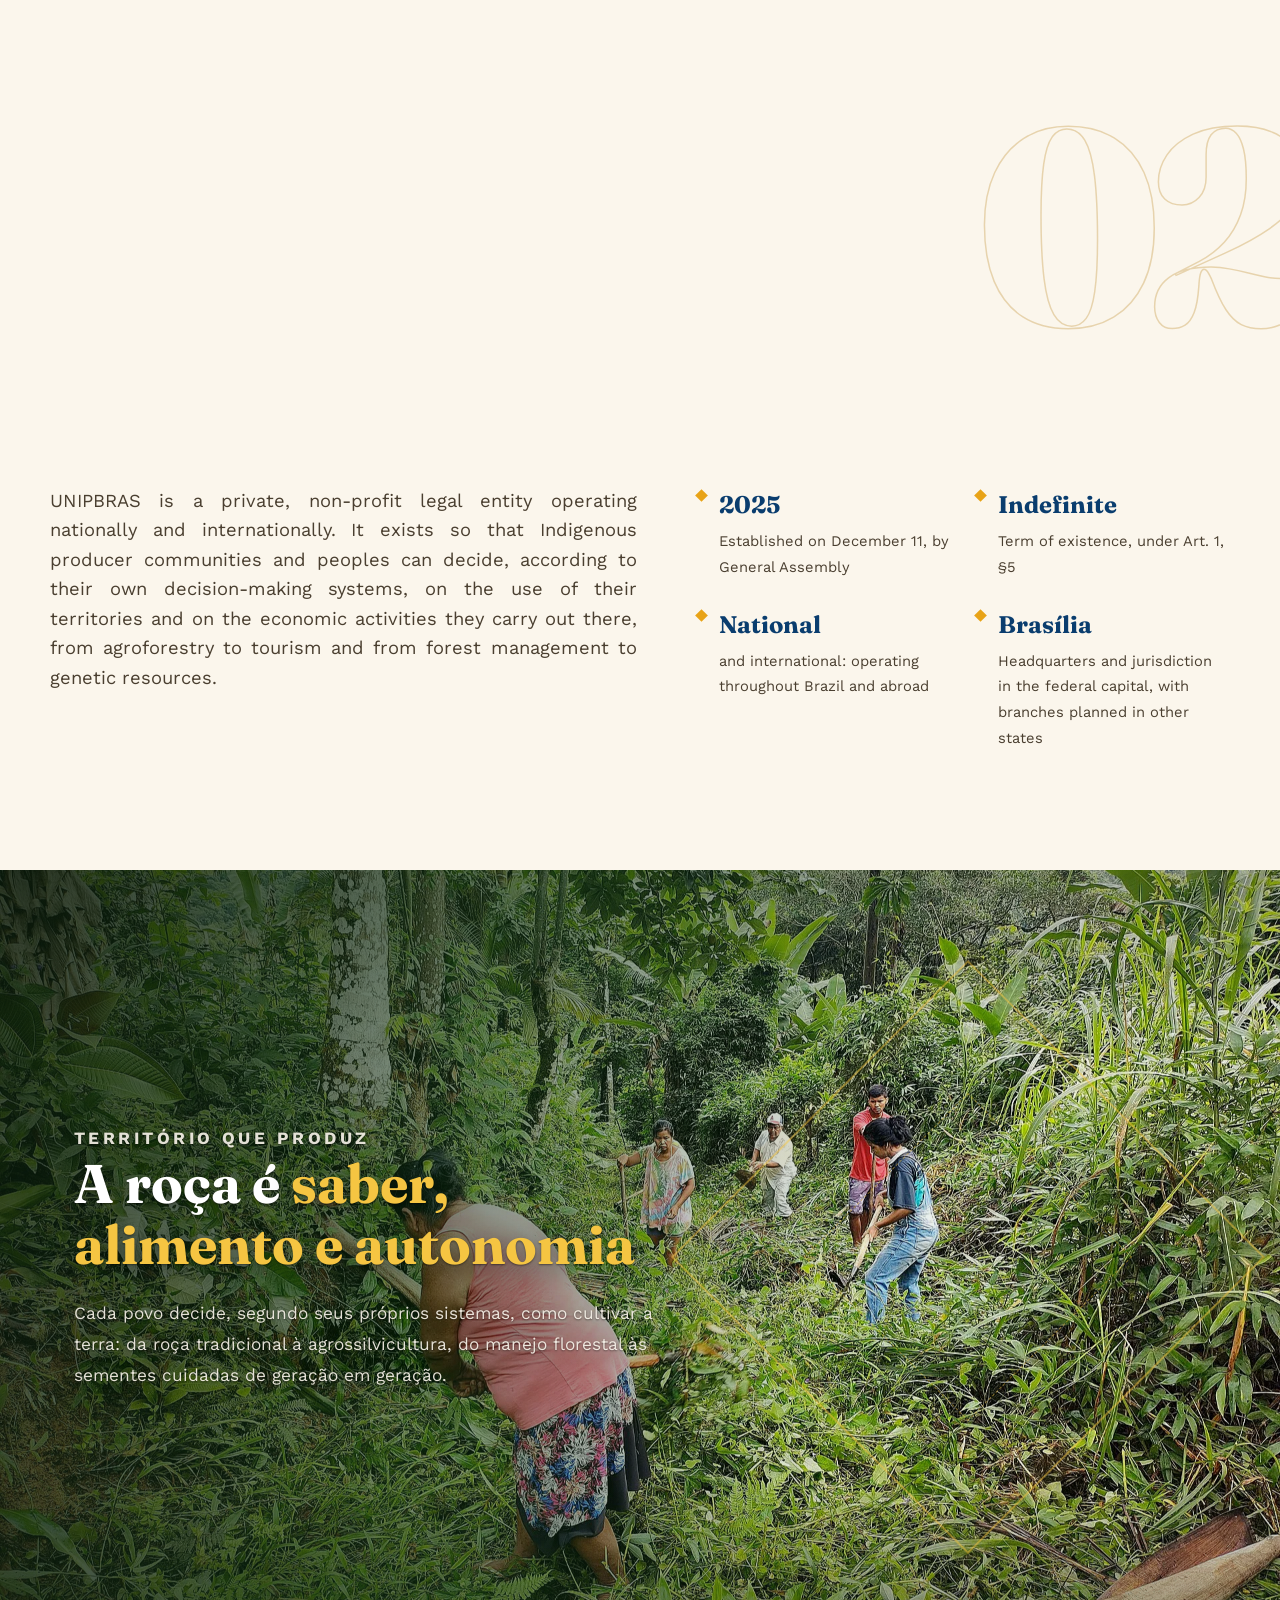
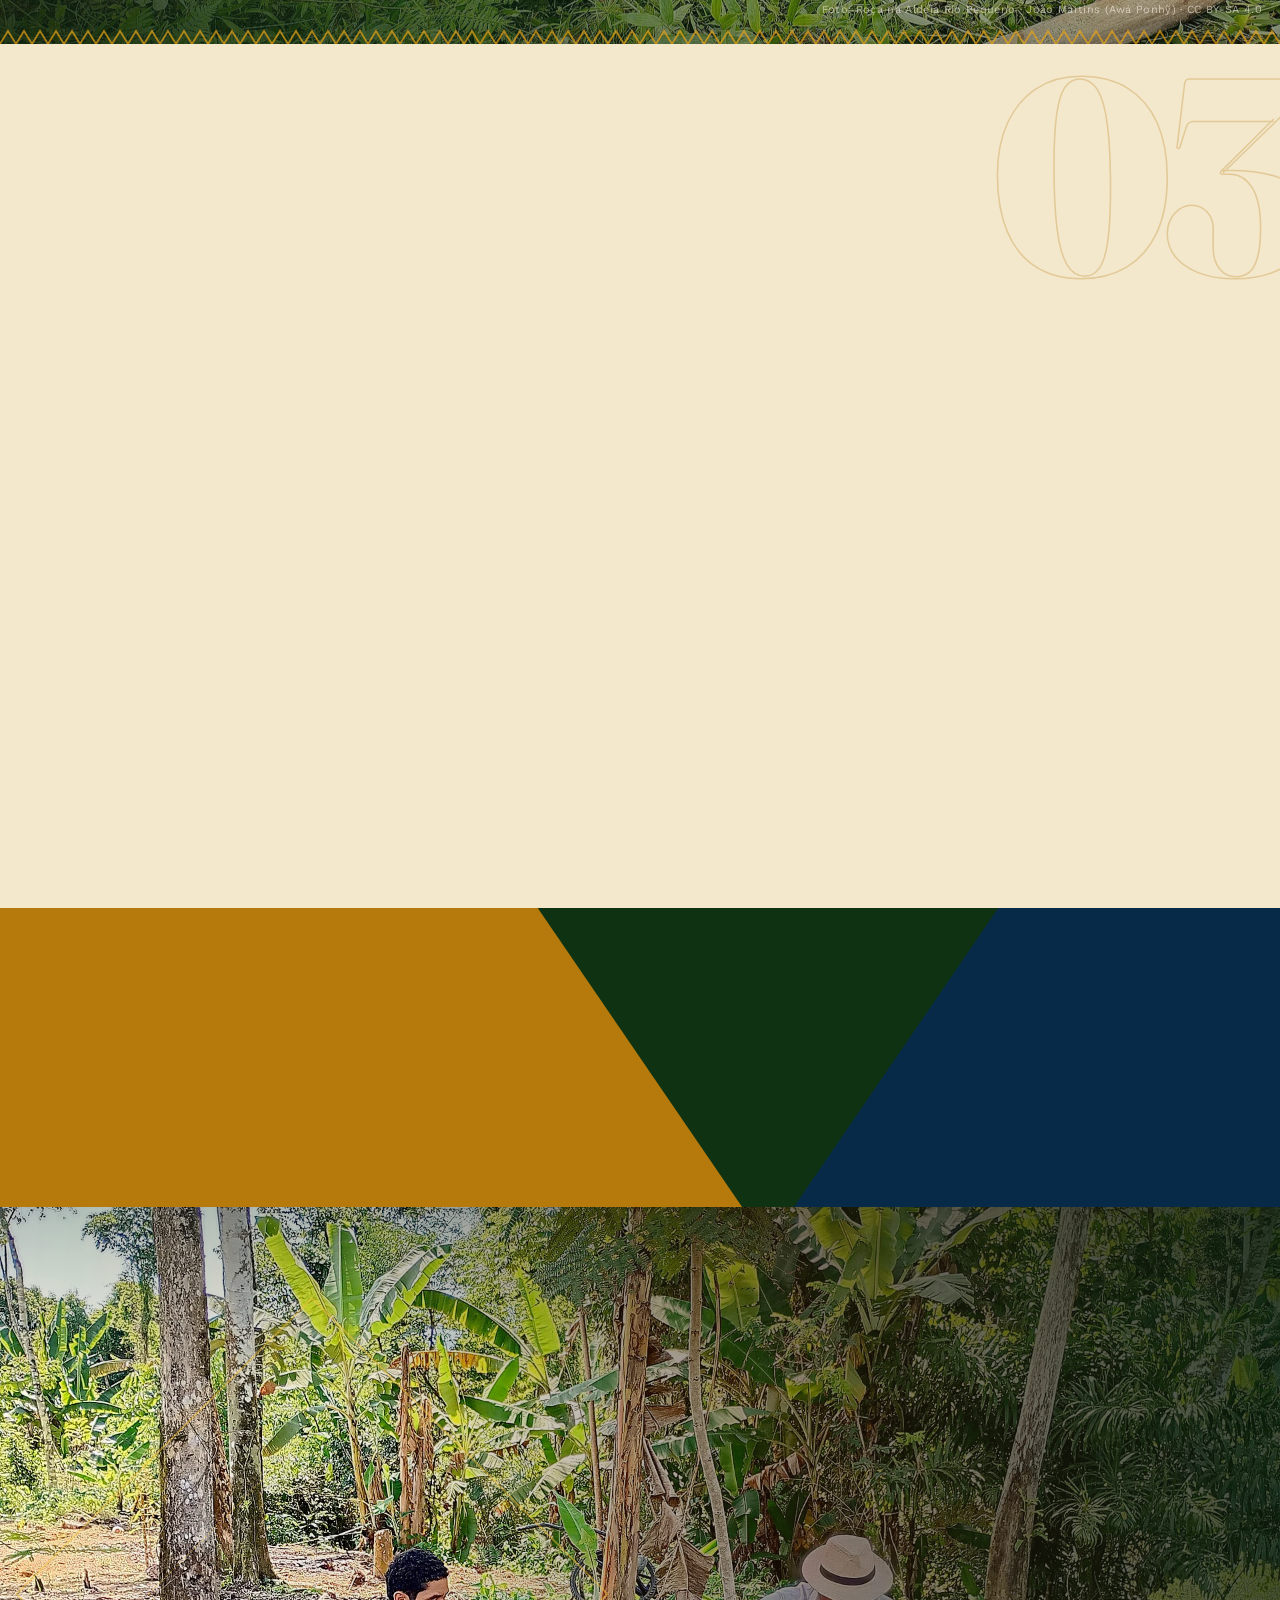
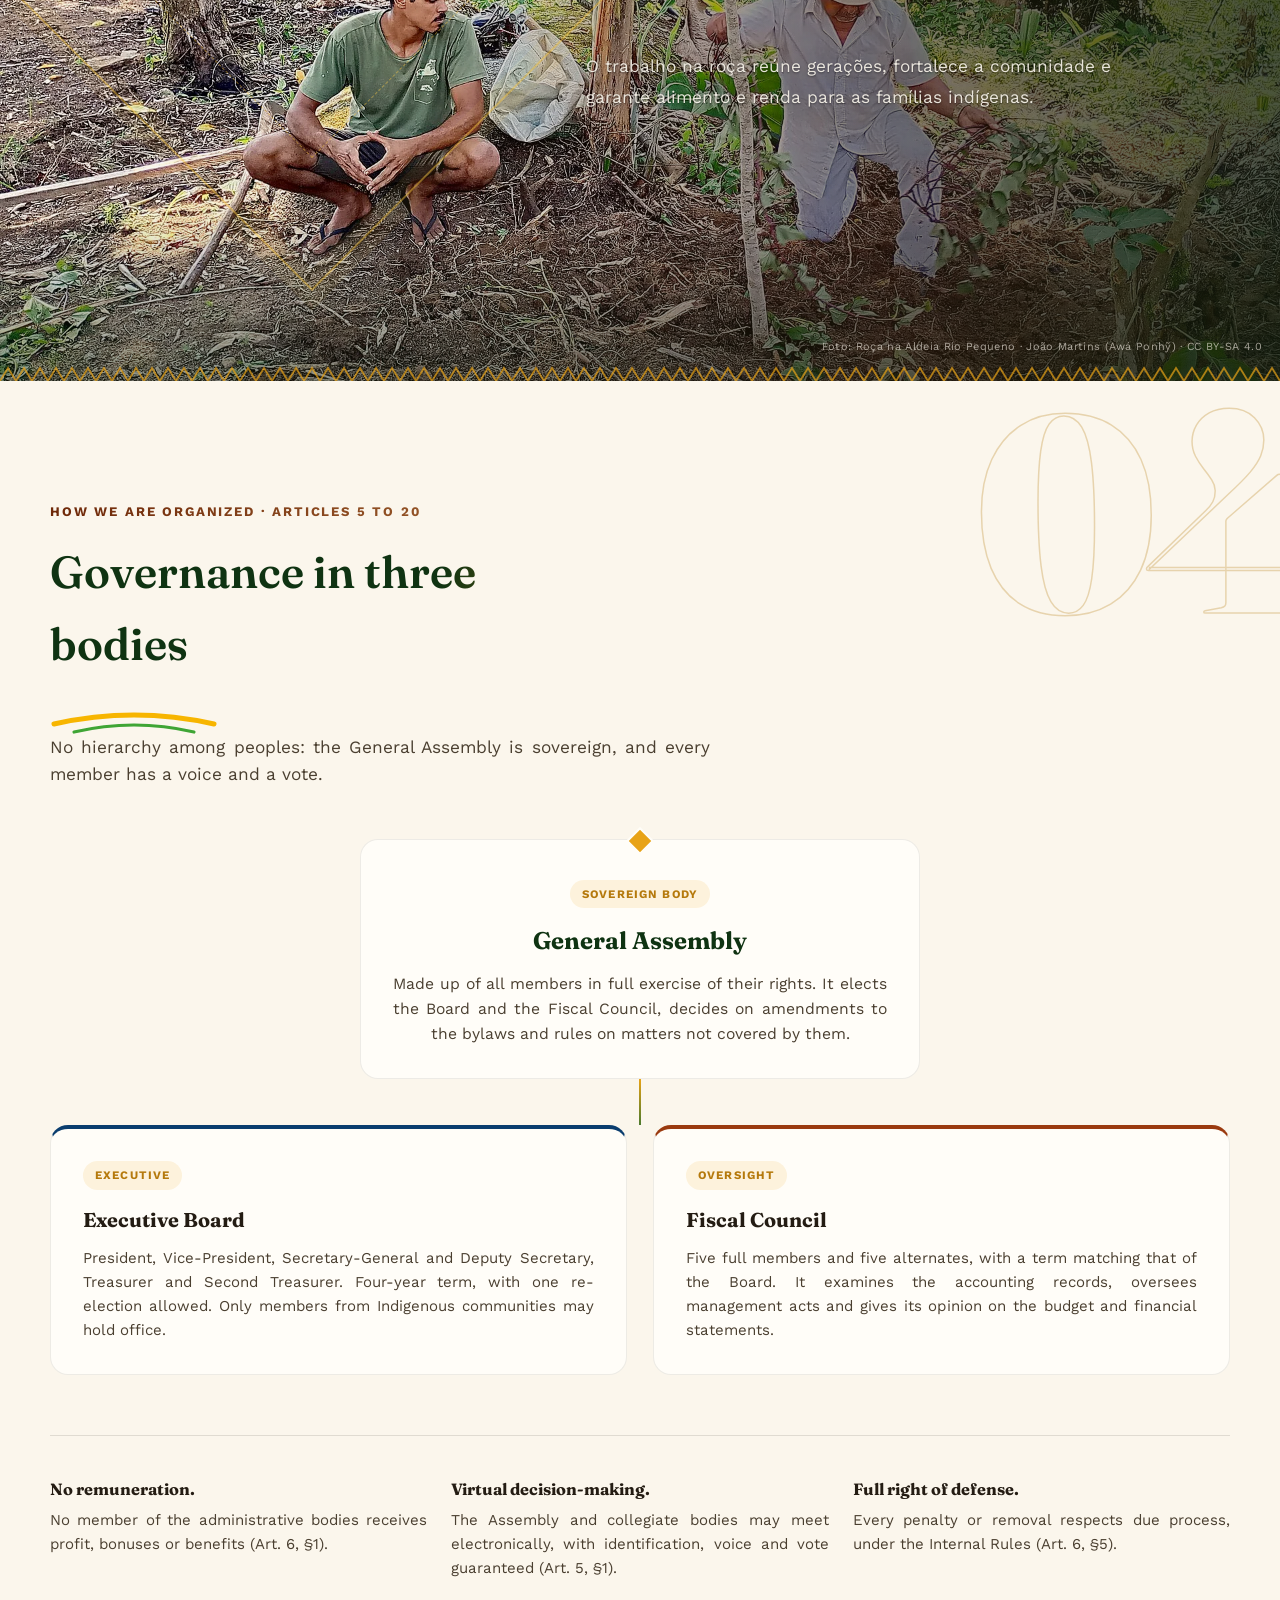
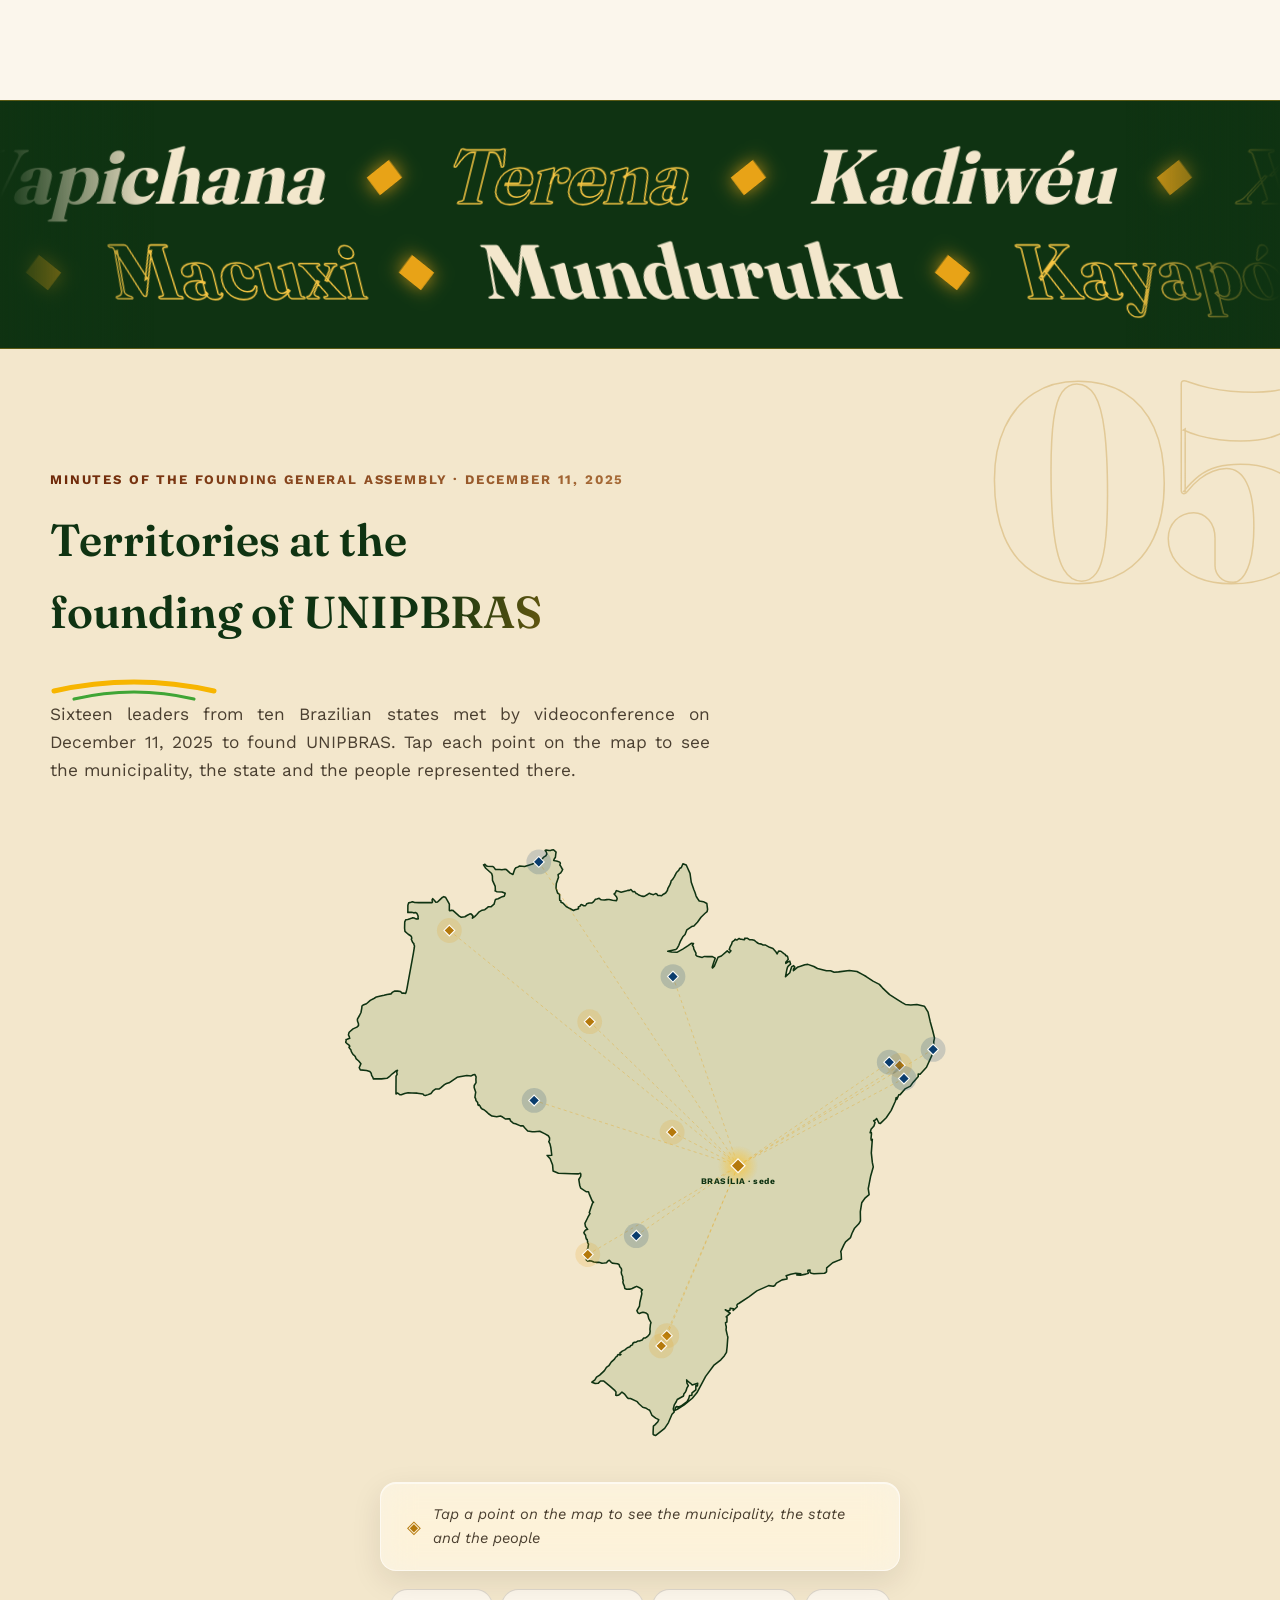
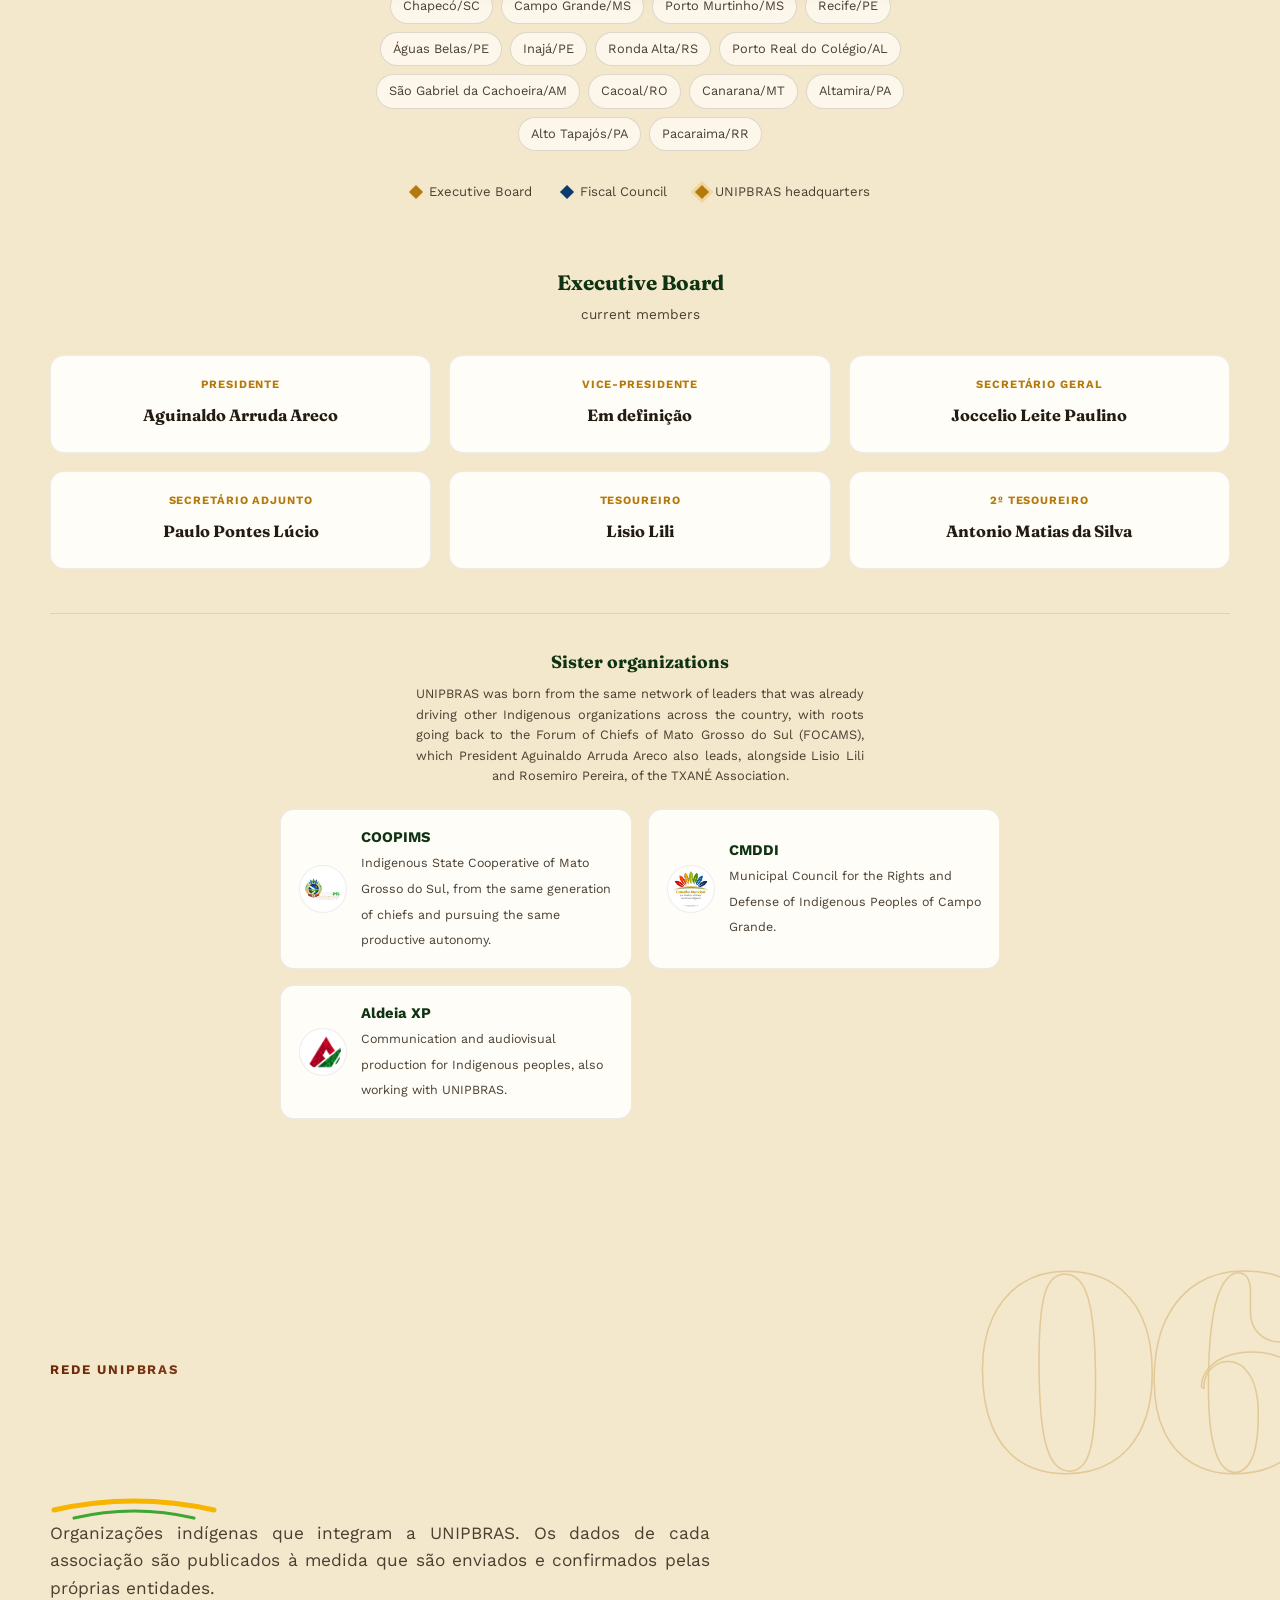
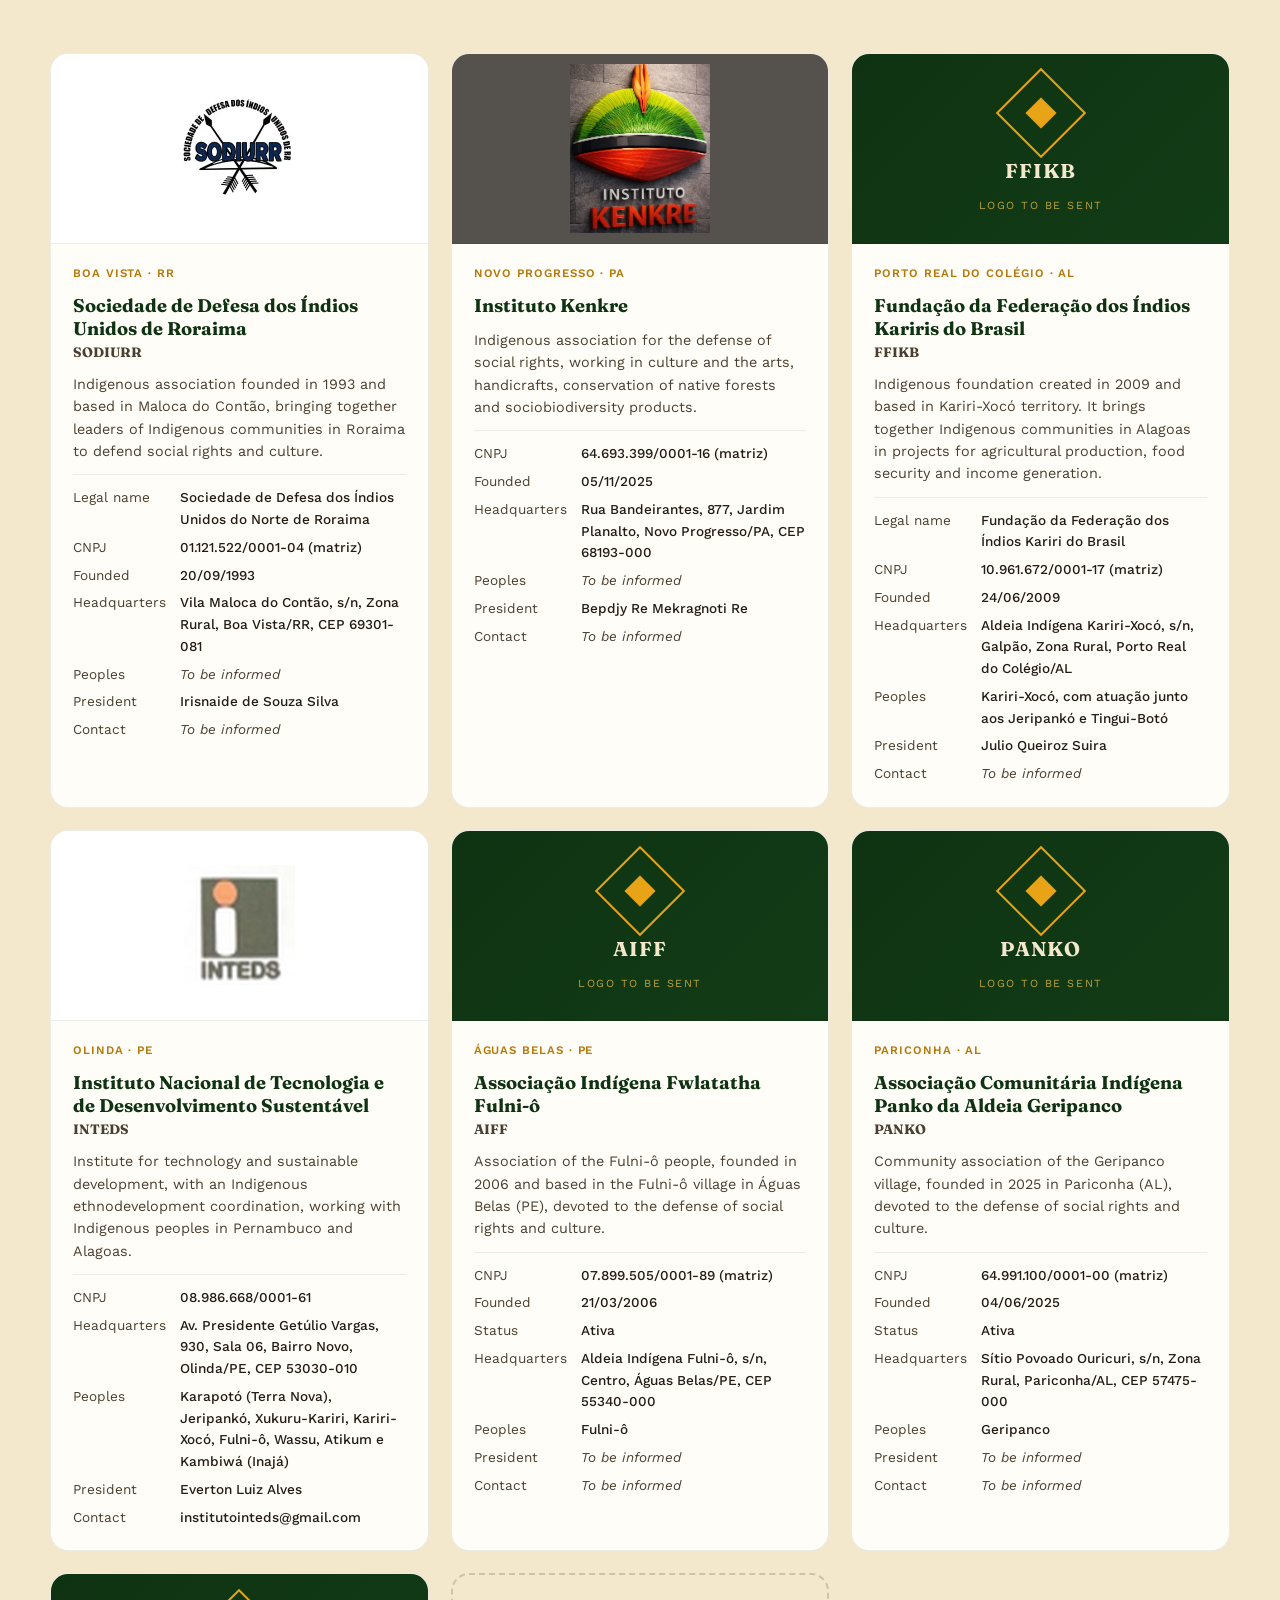
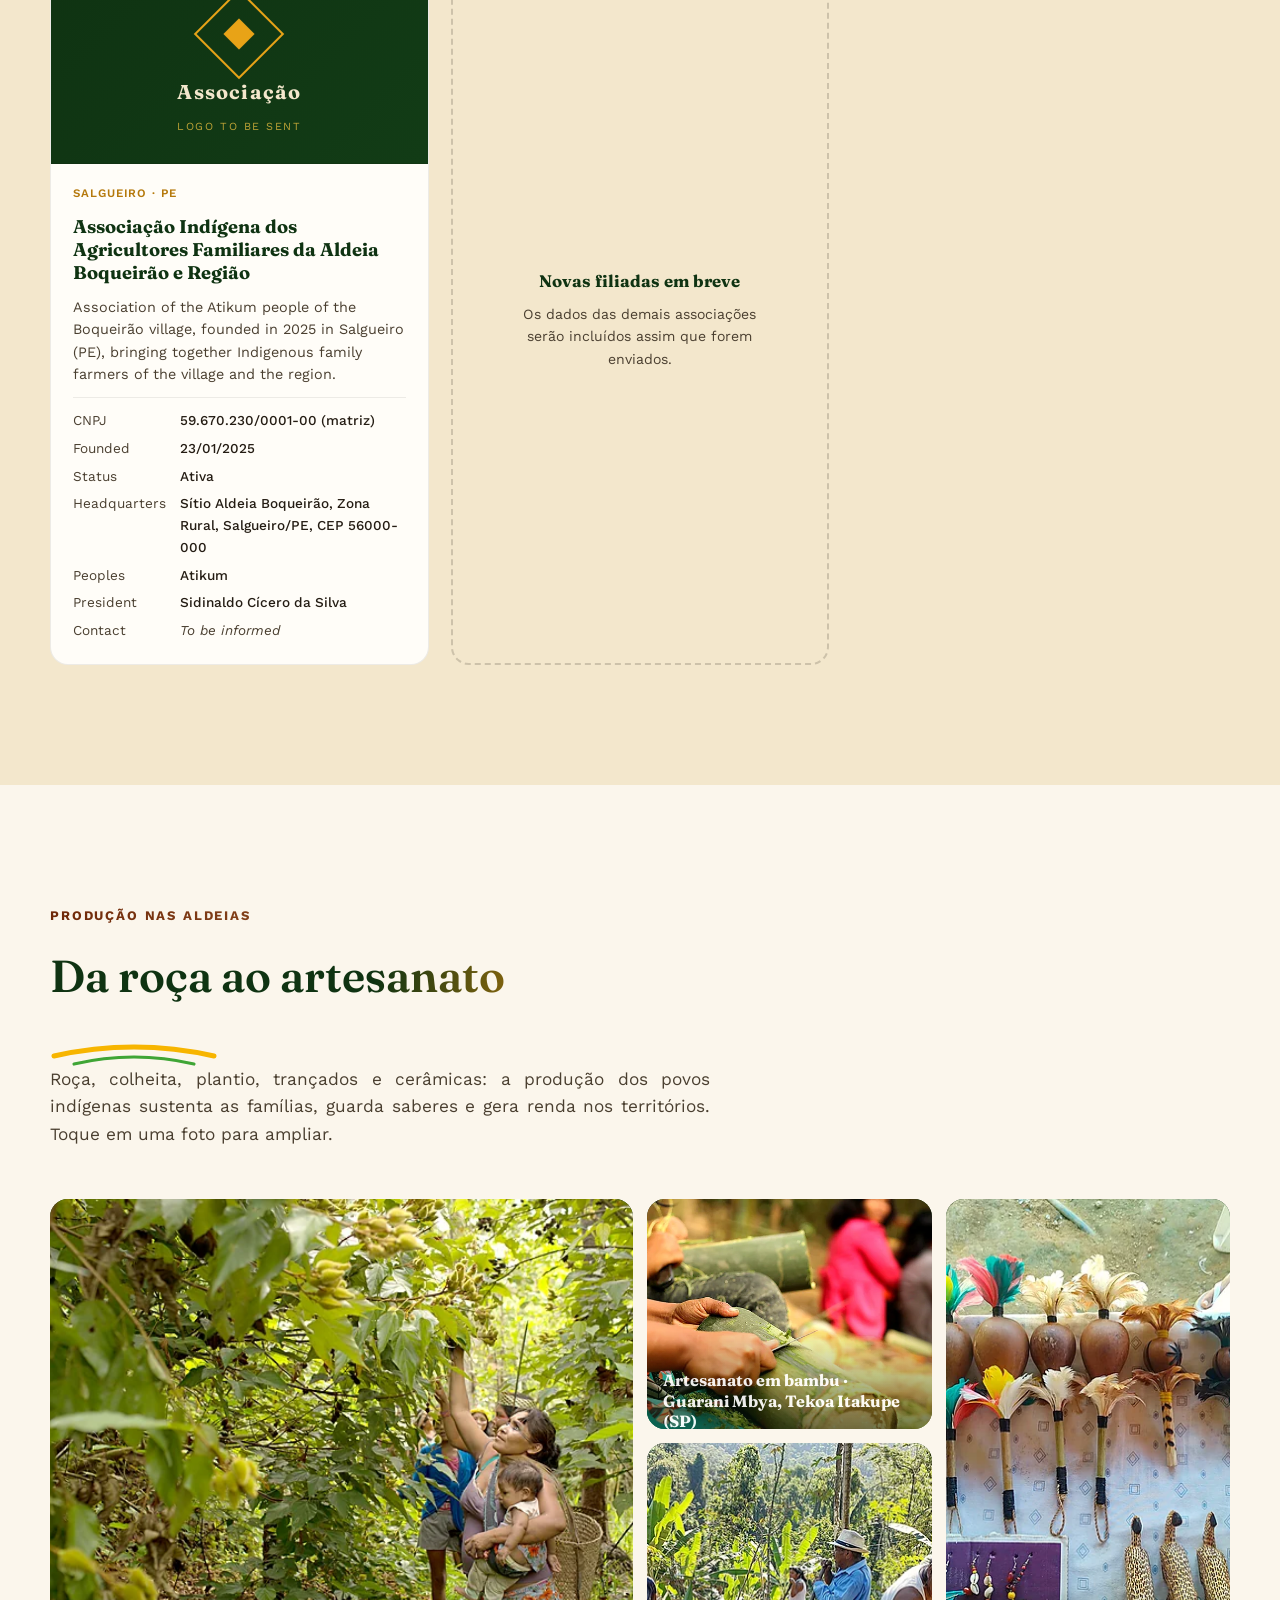
==== commit 91b760cf: "Inclui a associação do povo Atikum (Aldeia Boqueirão, Salgueiro/PE) entre as filiadas CPF do preside" ====
--- a/index.html
+++ b/index.html
@@ -2142,6 +2142,24 @@
             <dt>Sede</dt><dd>Sítio Povoado Ouricuri, s/n, Zona Rural, Pariconha/AL, CEP 57475-000</dd>
             <dt>Povos</dt><dd>Geripanco</dd>
             <dt>Presidência</dt><dd class="pendente">A informar</dd>
+            <dt>Contato</dt><dd class="pendente">A informar</dd>
+          </dl>
+        </div>
+      </article>
+
+      <article class="assoc-card reveal">
+        <div class="assoc-logo is-selo" aria-hidden="true"><span class="assoc-selo"></span><span class="assoc-selo-nome">Atikum</span><span class="assoc-selo-aviso">logomarca a enviar</span></div>
+        <div class="assoc-body">
+          <span class="assoc-uf">Salgueiro &middot; PE</span>
+          <h3>Associação Indígena dos Agricultores Familiares da Aldeia Boqueirão e Região</h3>
+          <p class="assoc-desc">Associação do povo Atikum da Aldeia Boqueirão, fundada em 2025 em Salgueiro (PE), que reúne agricultores familiares indígenas da aldeia e da região.</p>
+          <dl class="assoc-dados">
+            <dt>CNPJ</dt><dd>59.670.230/0001-00 (matriz)</dd>
+            <dt>Fundação</dt><dd>23/01/2025</dd>
+            <dt>Situação</dt><dd>Ativa</dd>
+            <dt>Sede</dt><dd>Sítio Aldeia Boqueirão, Zona Rural, Salgueiro/PE, CEP 56000-000</dd>
+            <dt>Povos</dt><dd>Atikum</dd>
+            <dt>Presidência</dt><dd>Sidinaldo Cícero da Silva</dd>
             <dt>Contato</dt><dd class="pendente">A informar</dd>
           </dl>
         </div>
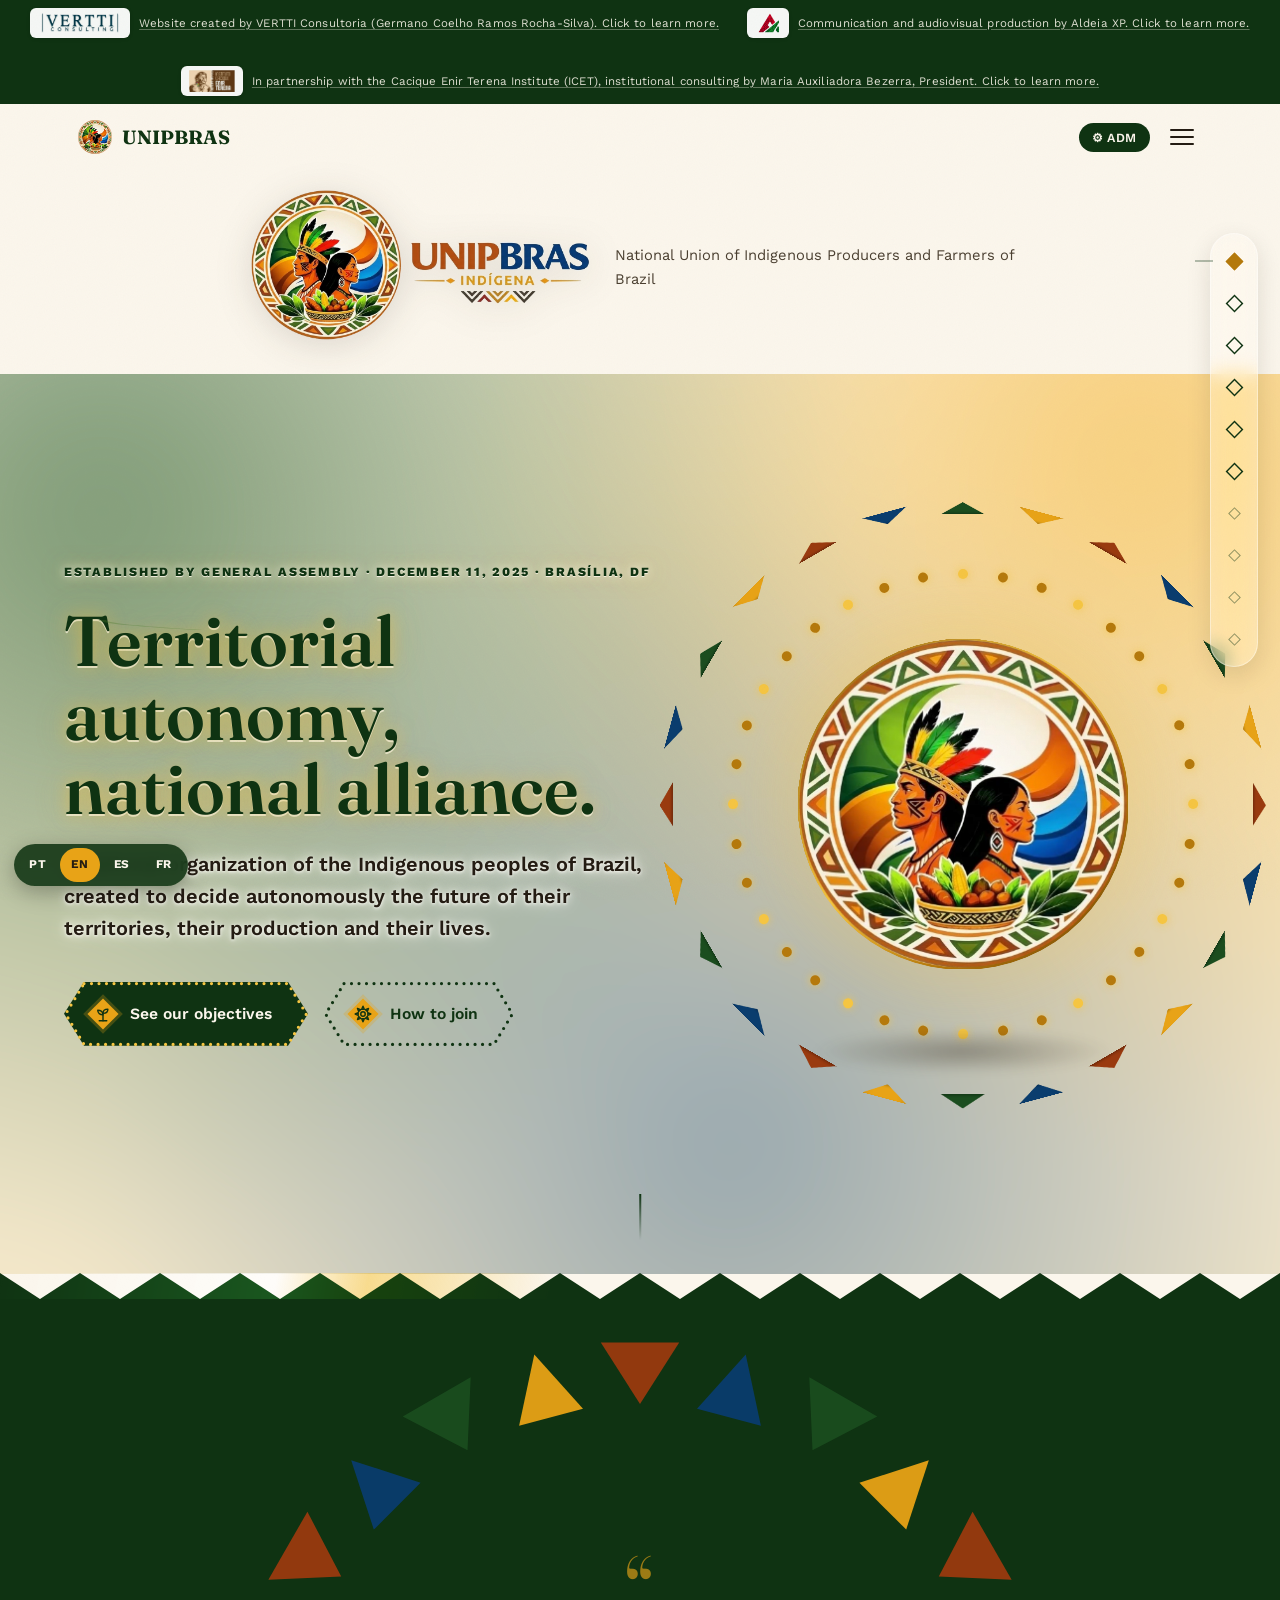
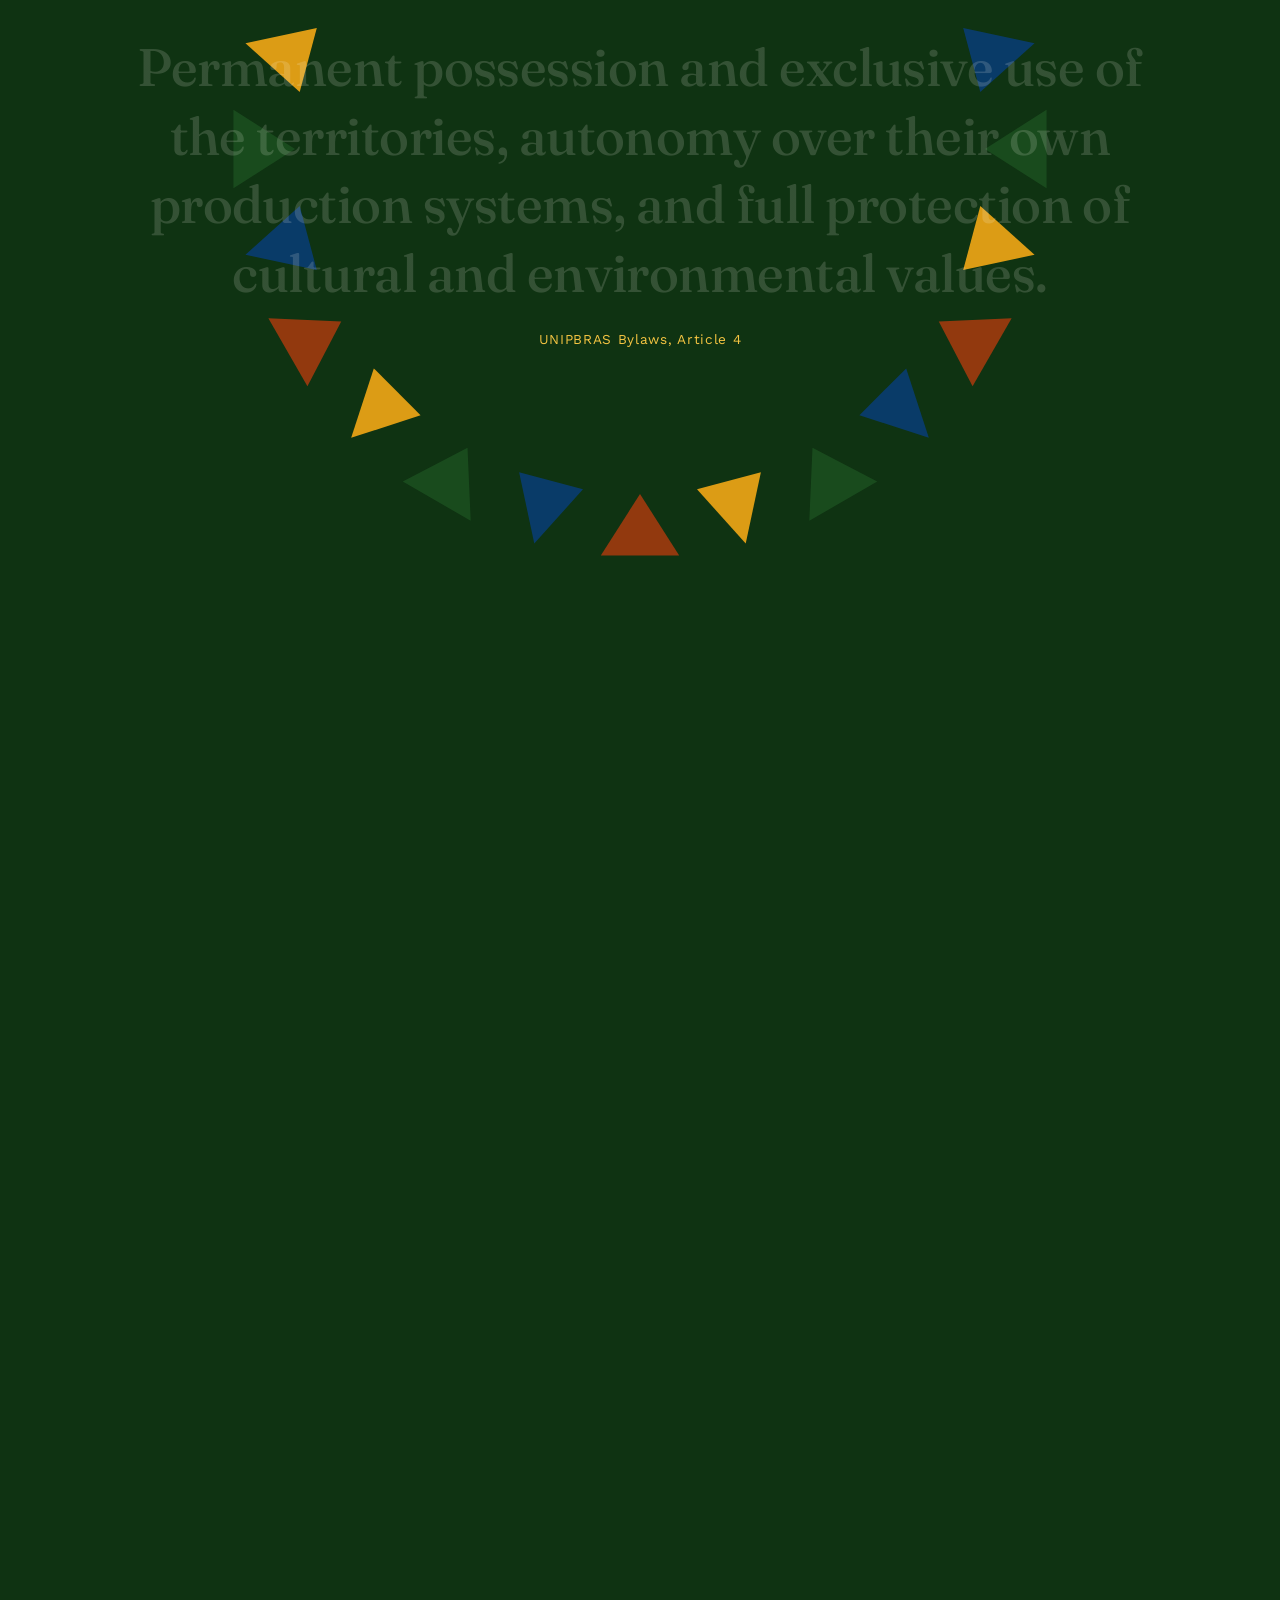
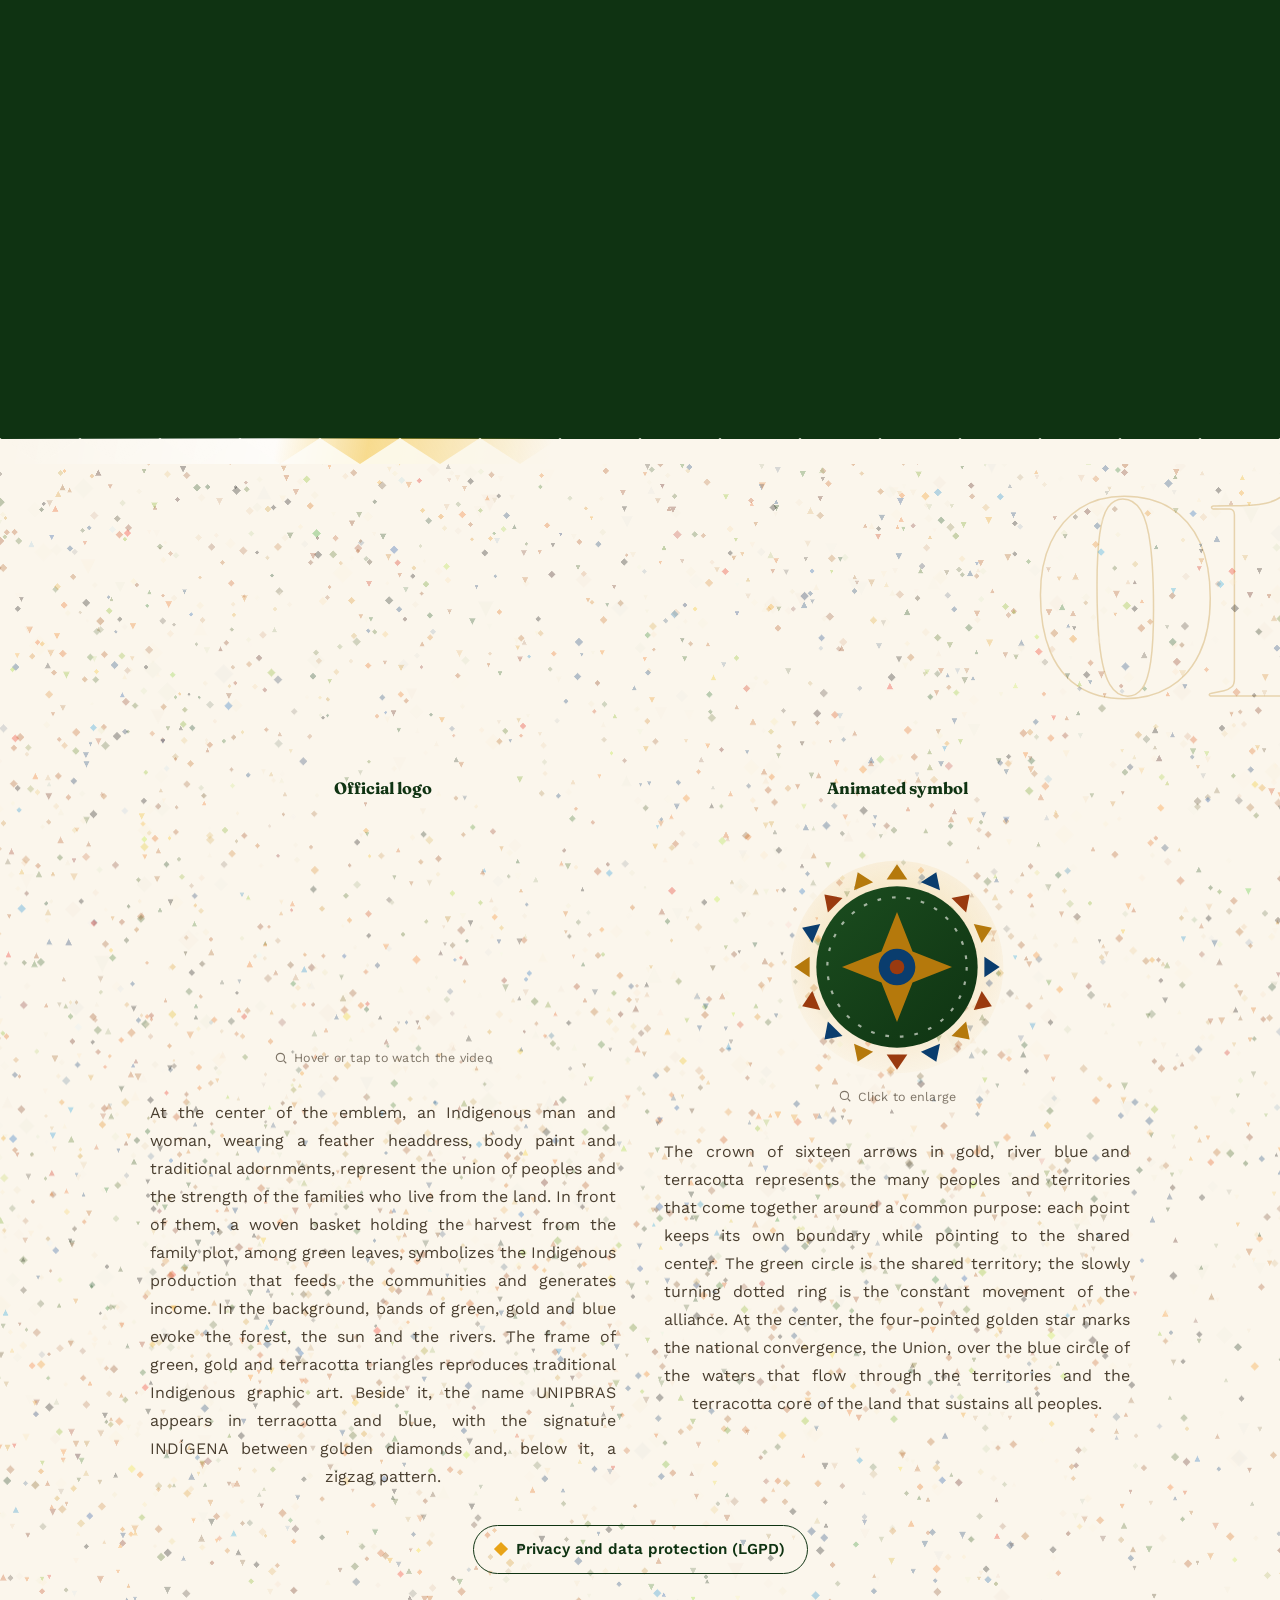
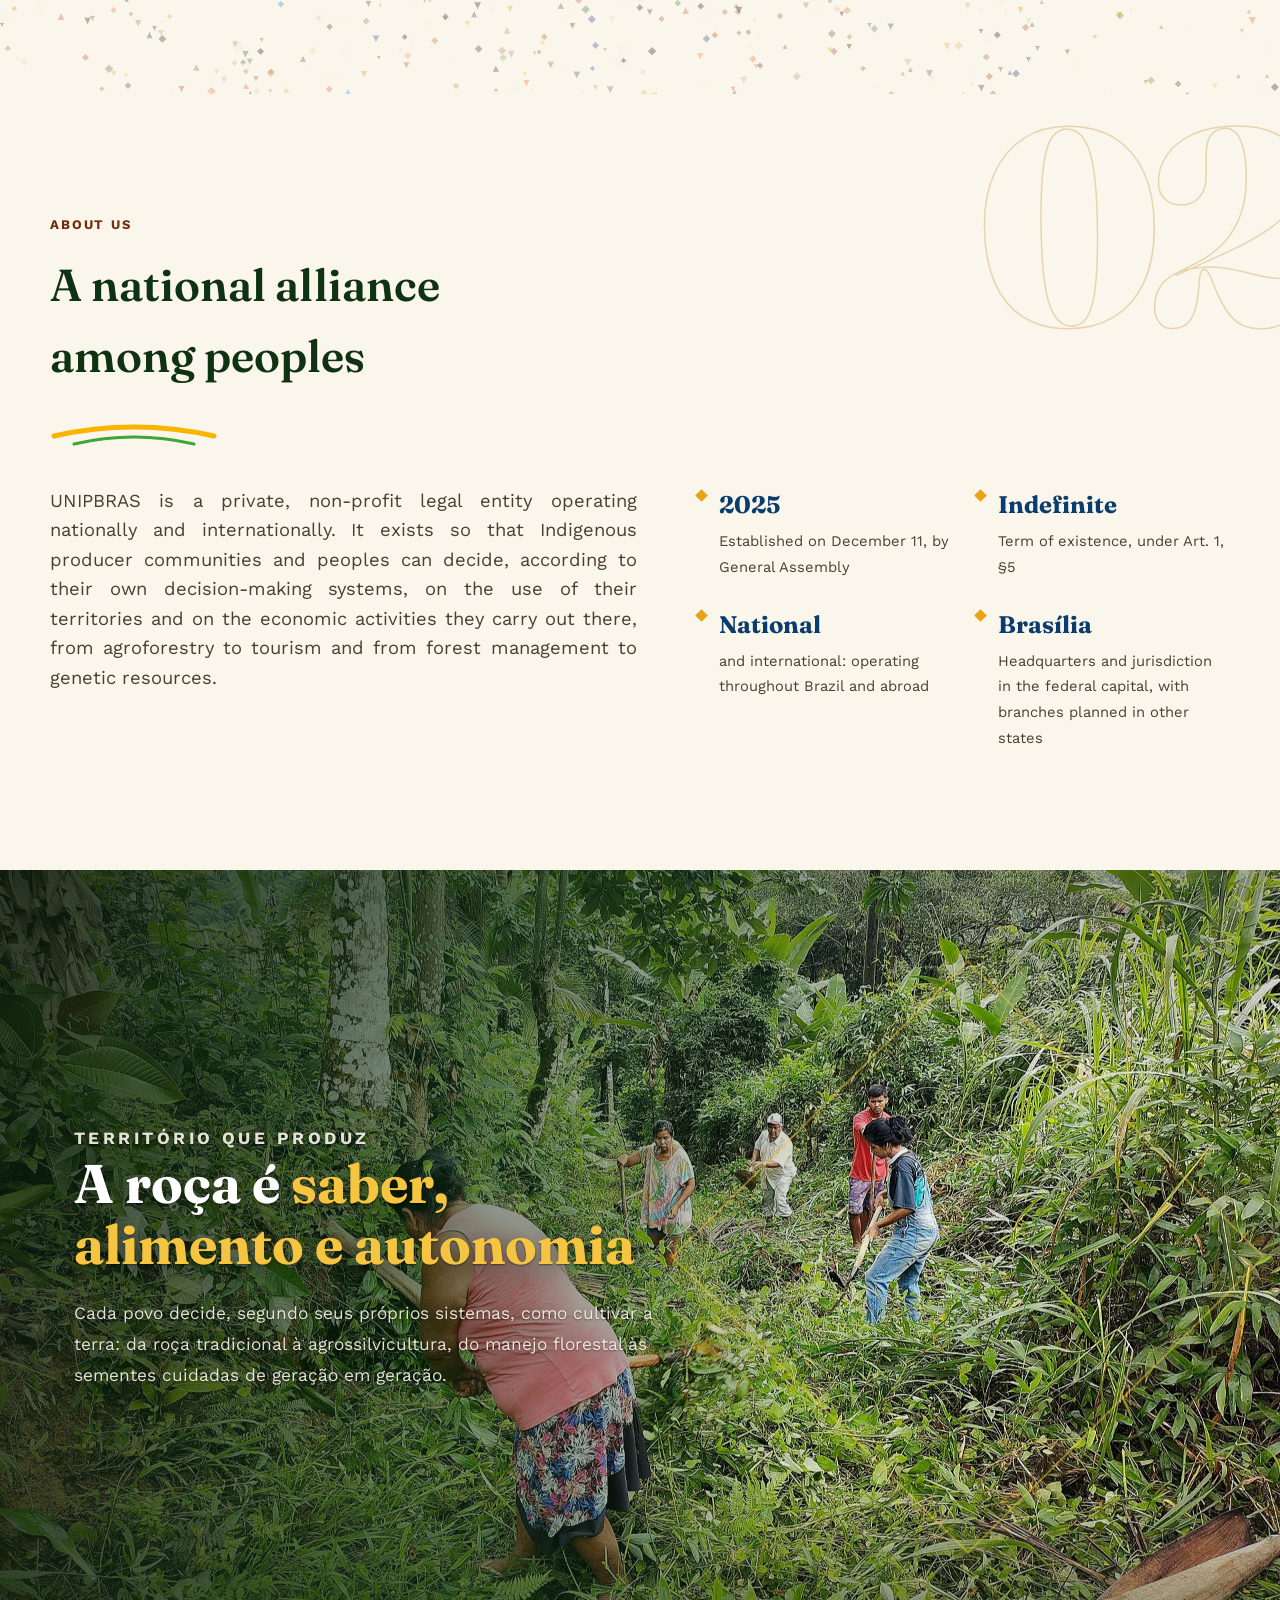
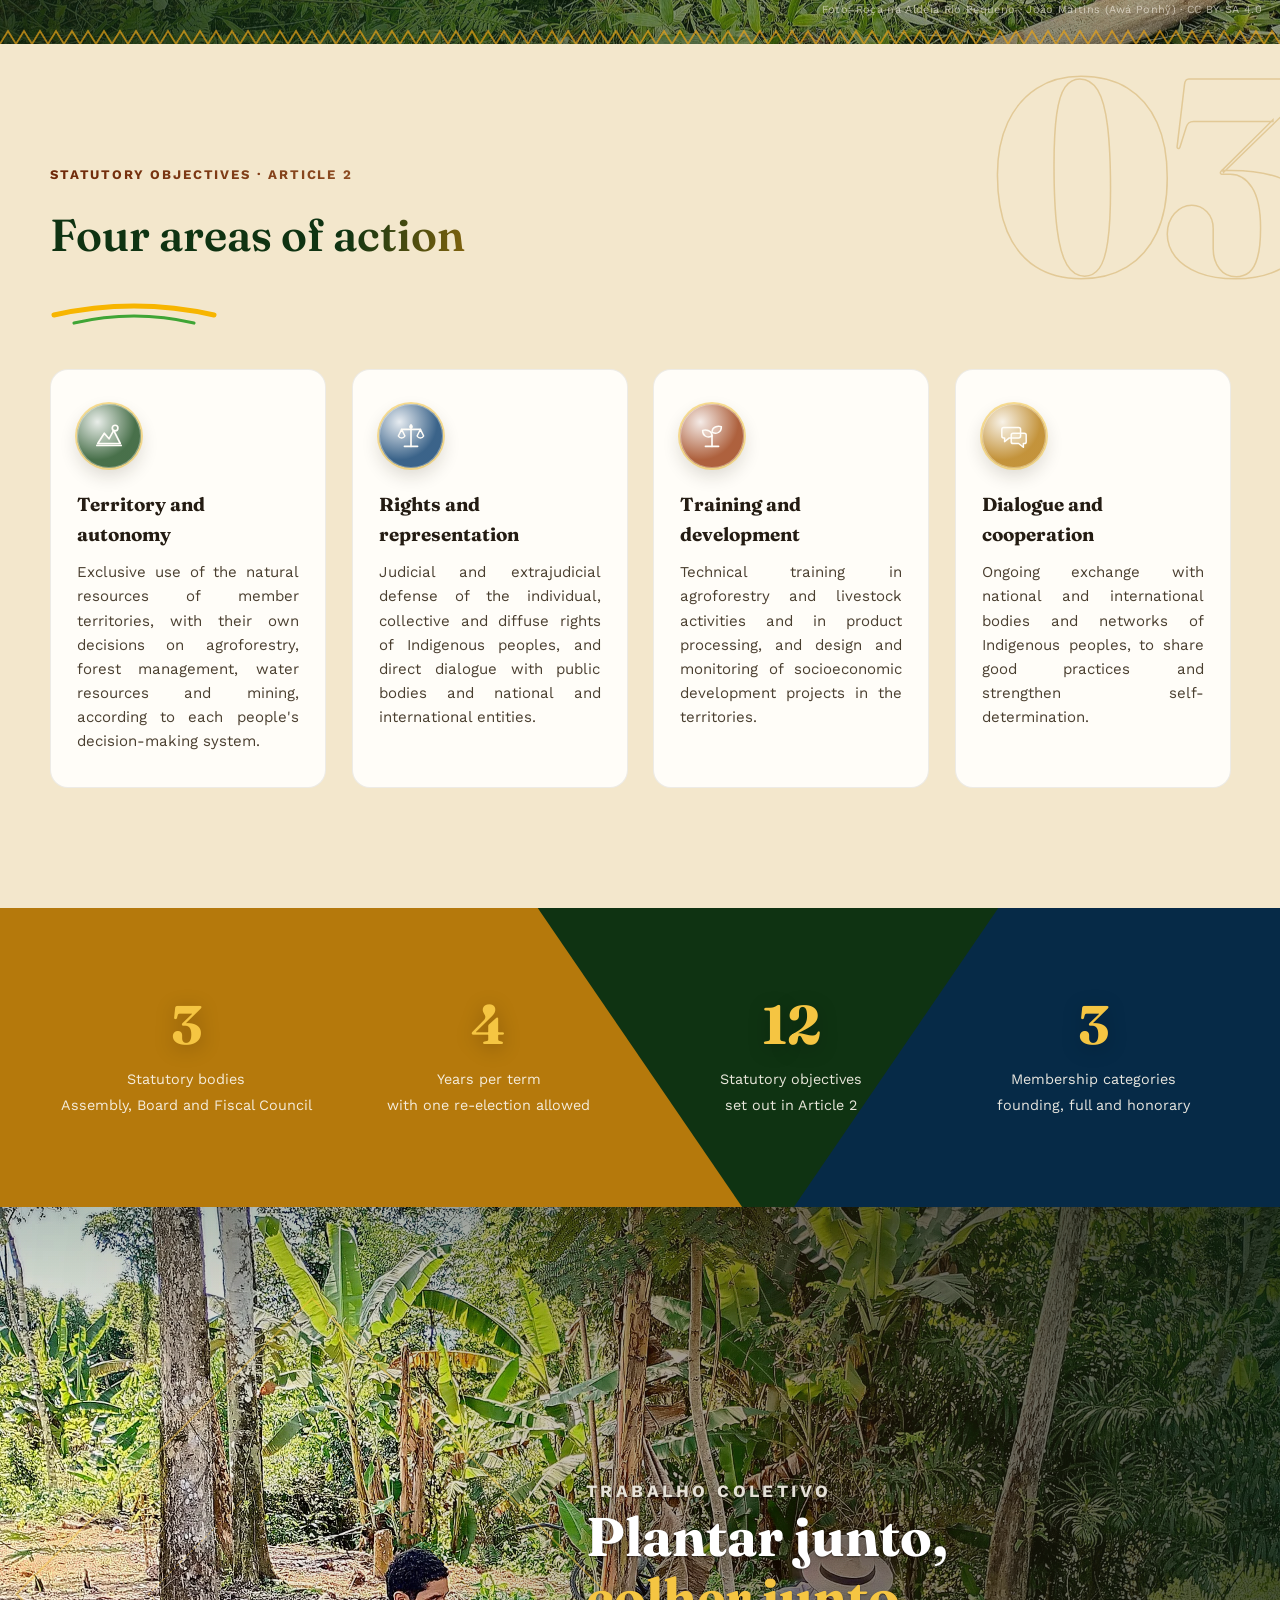
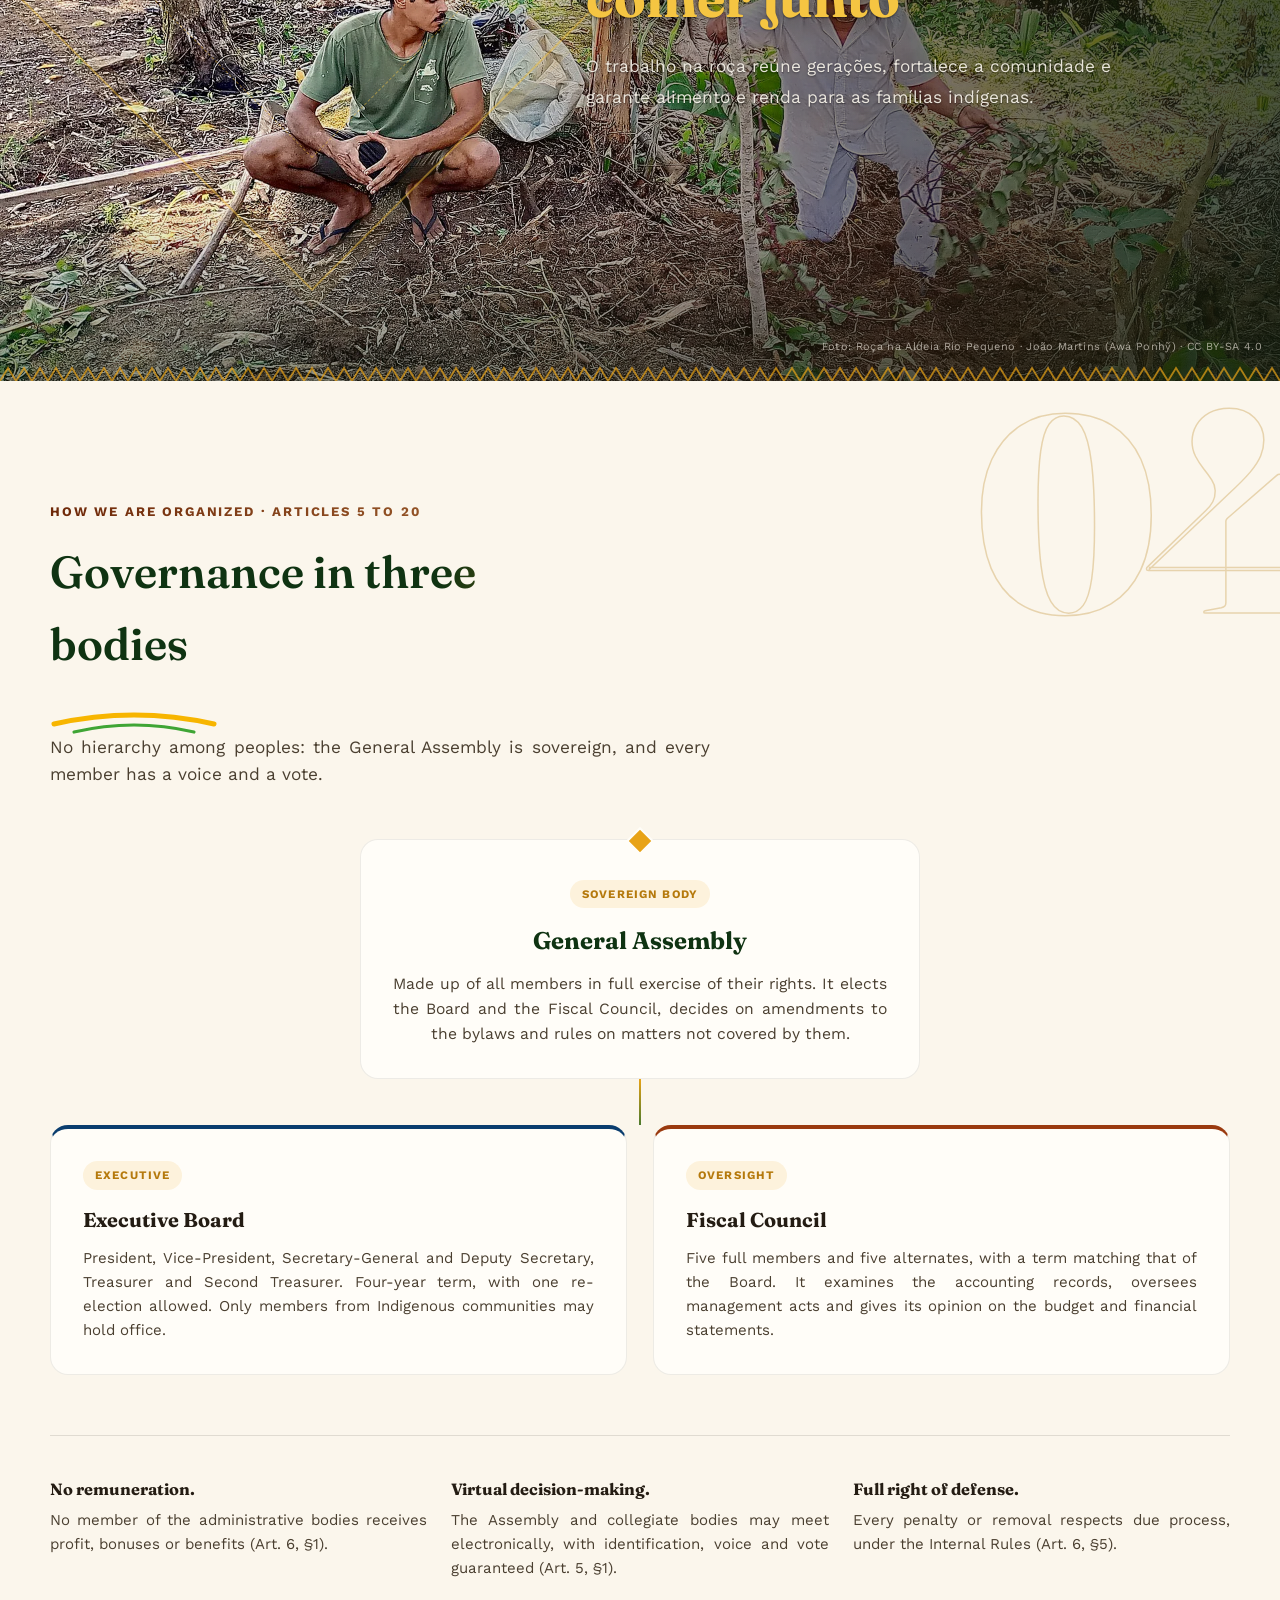
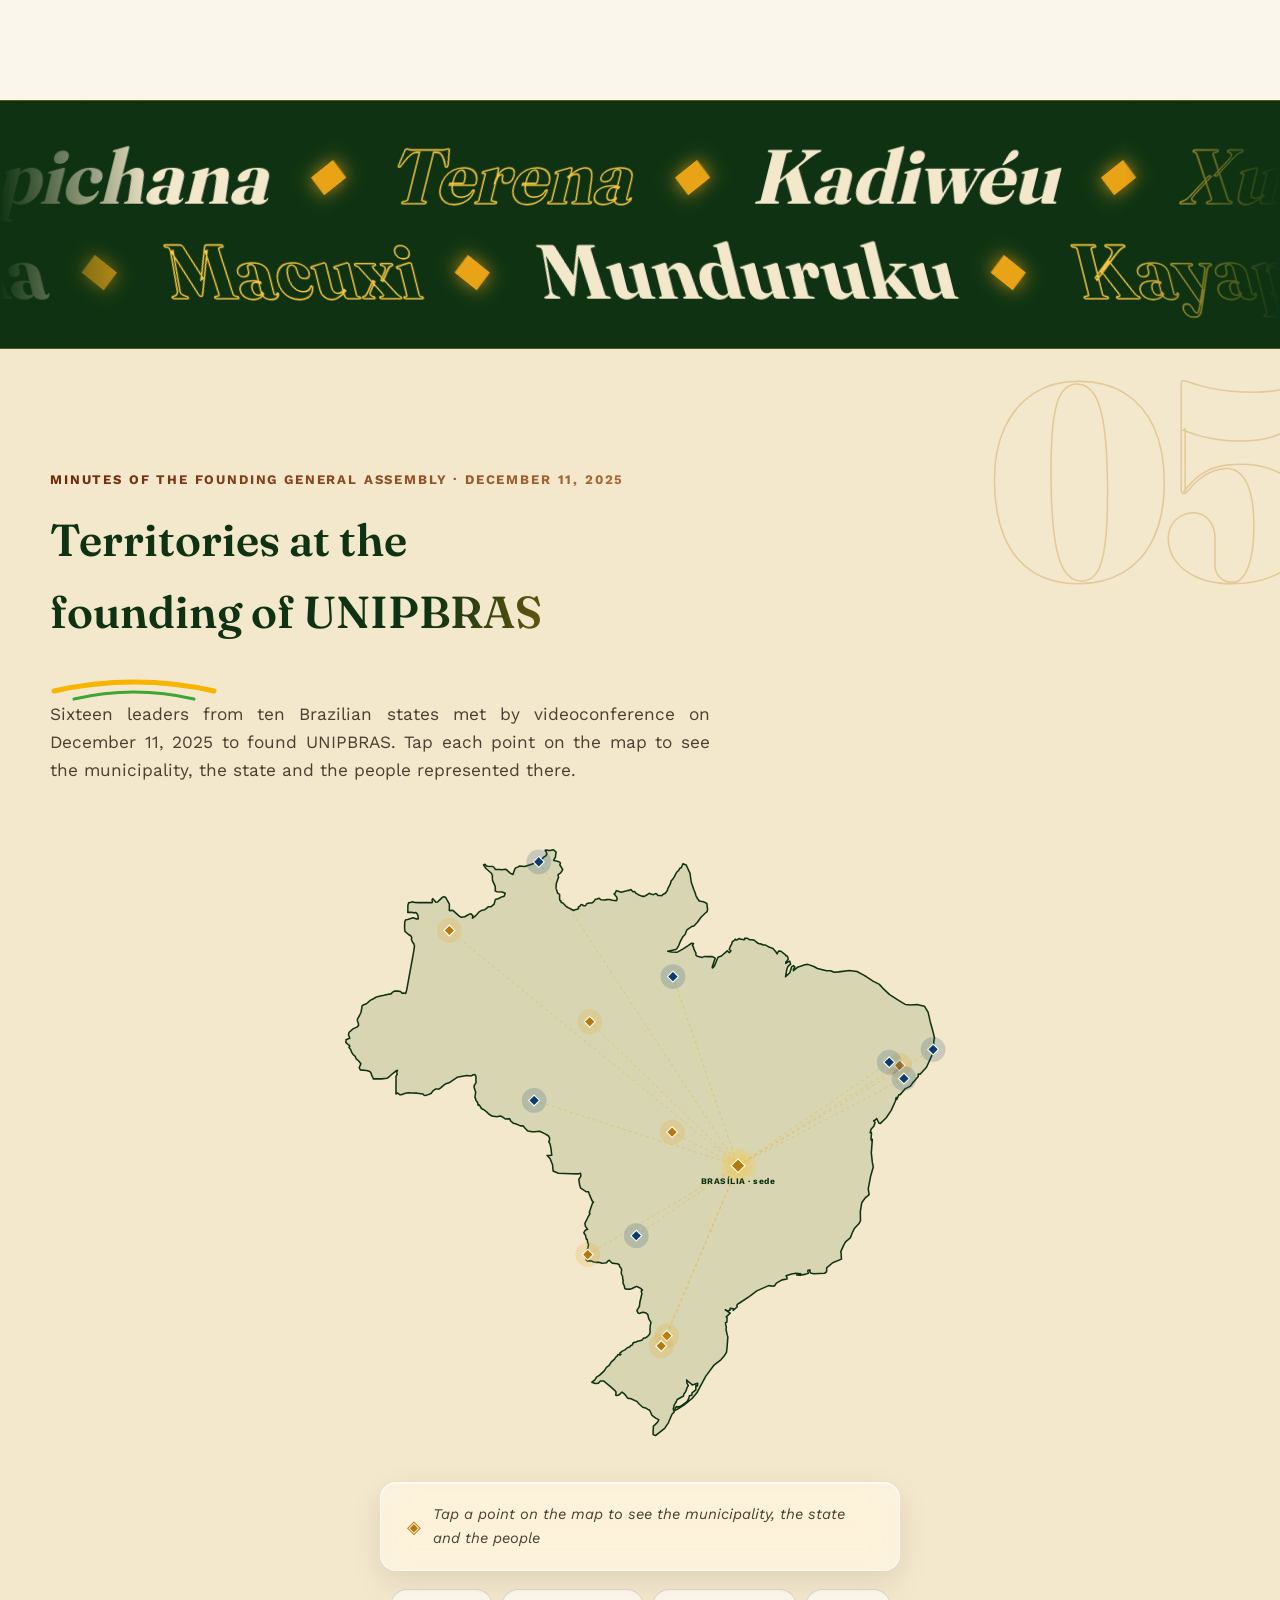
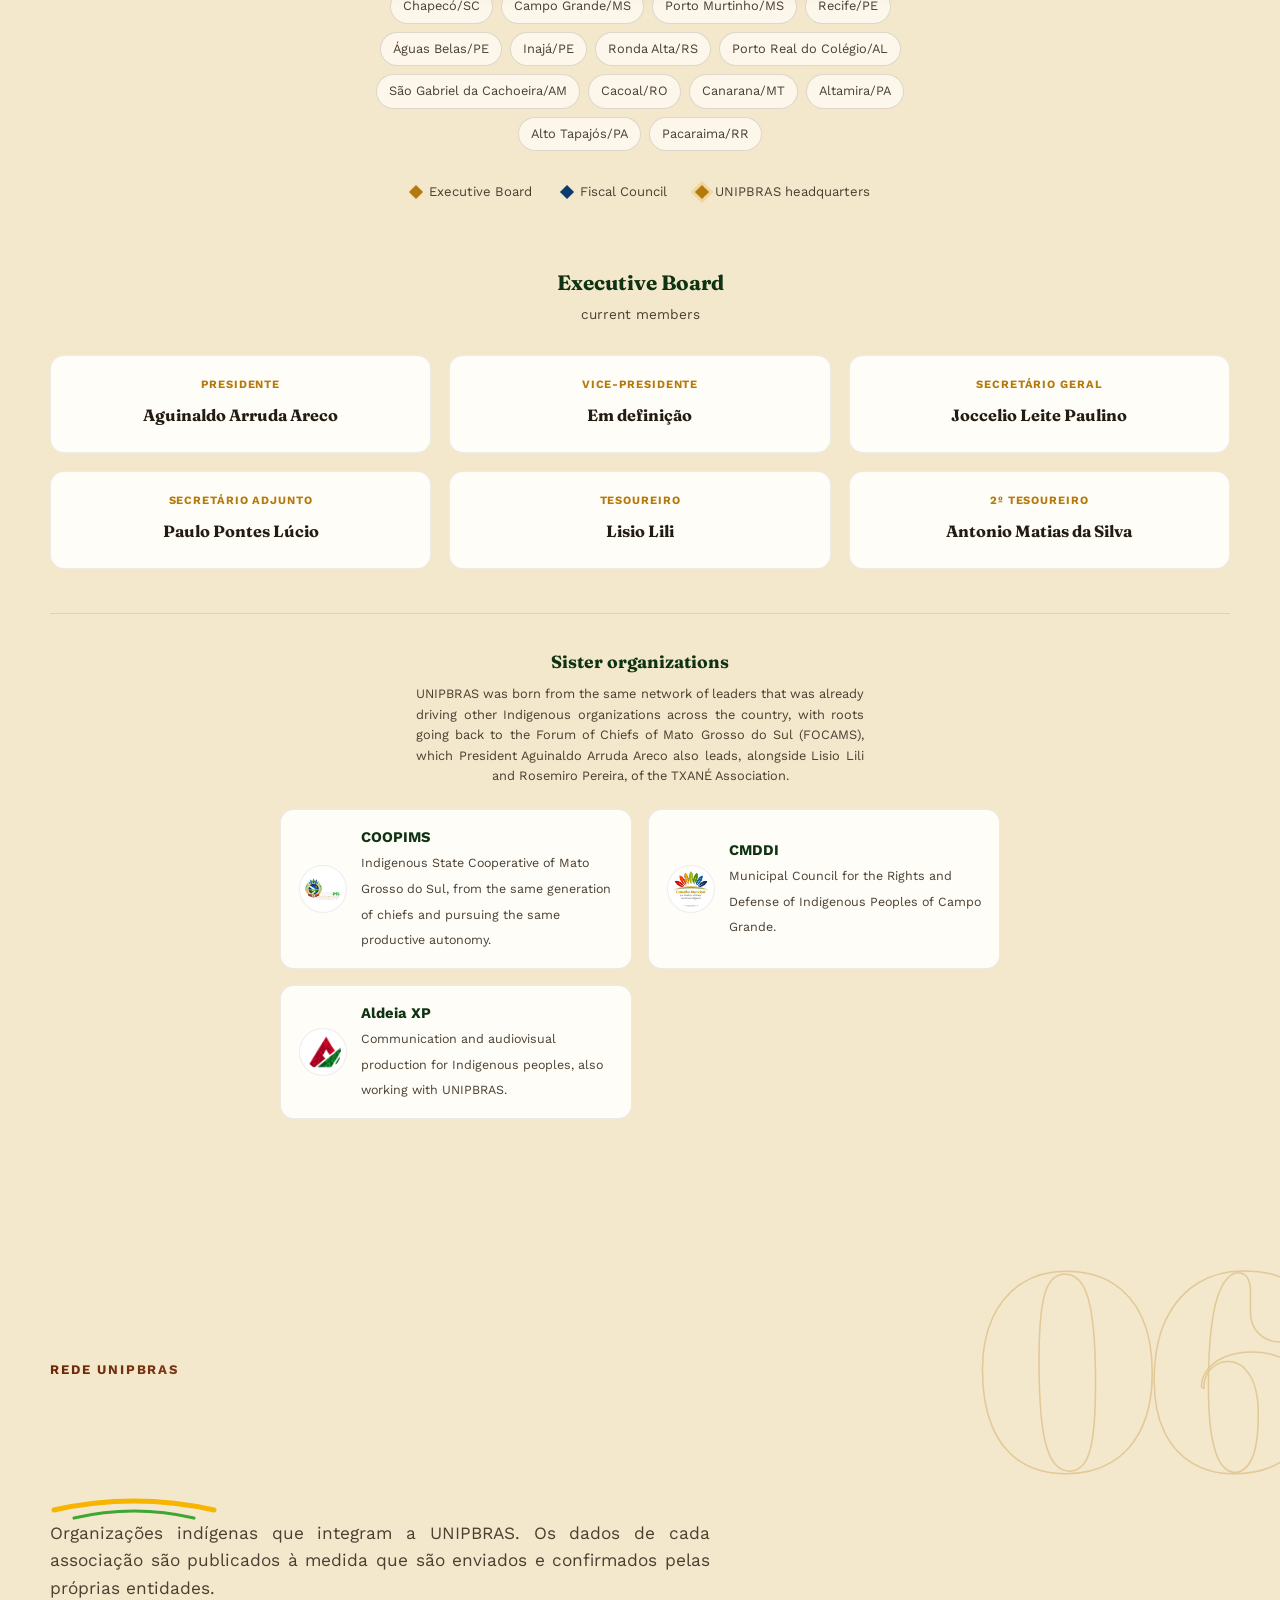
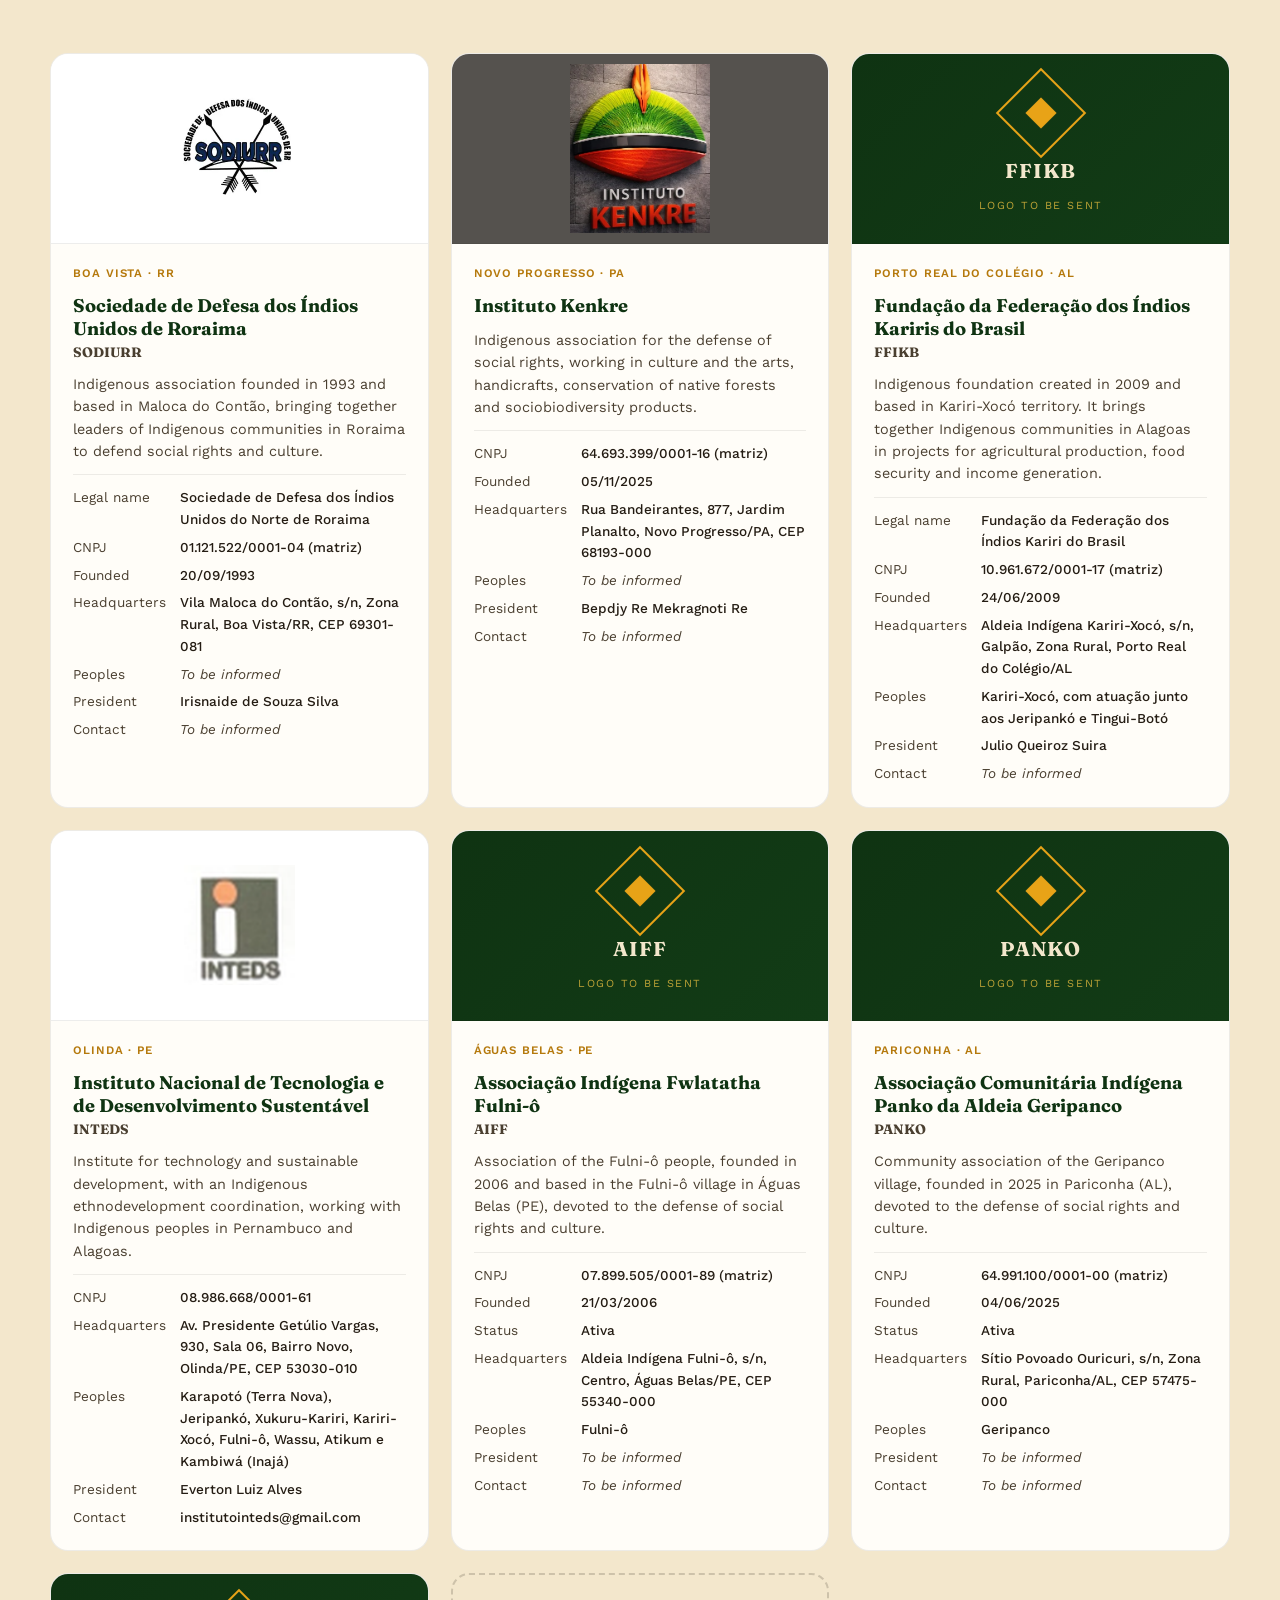
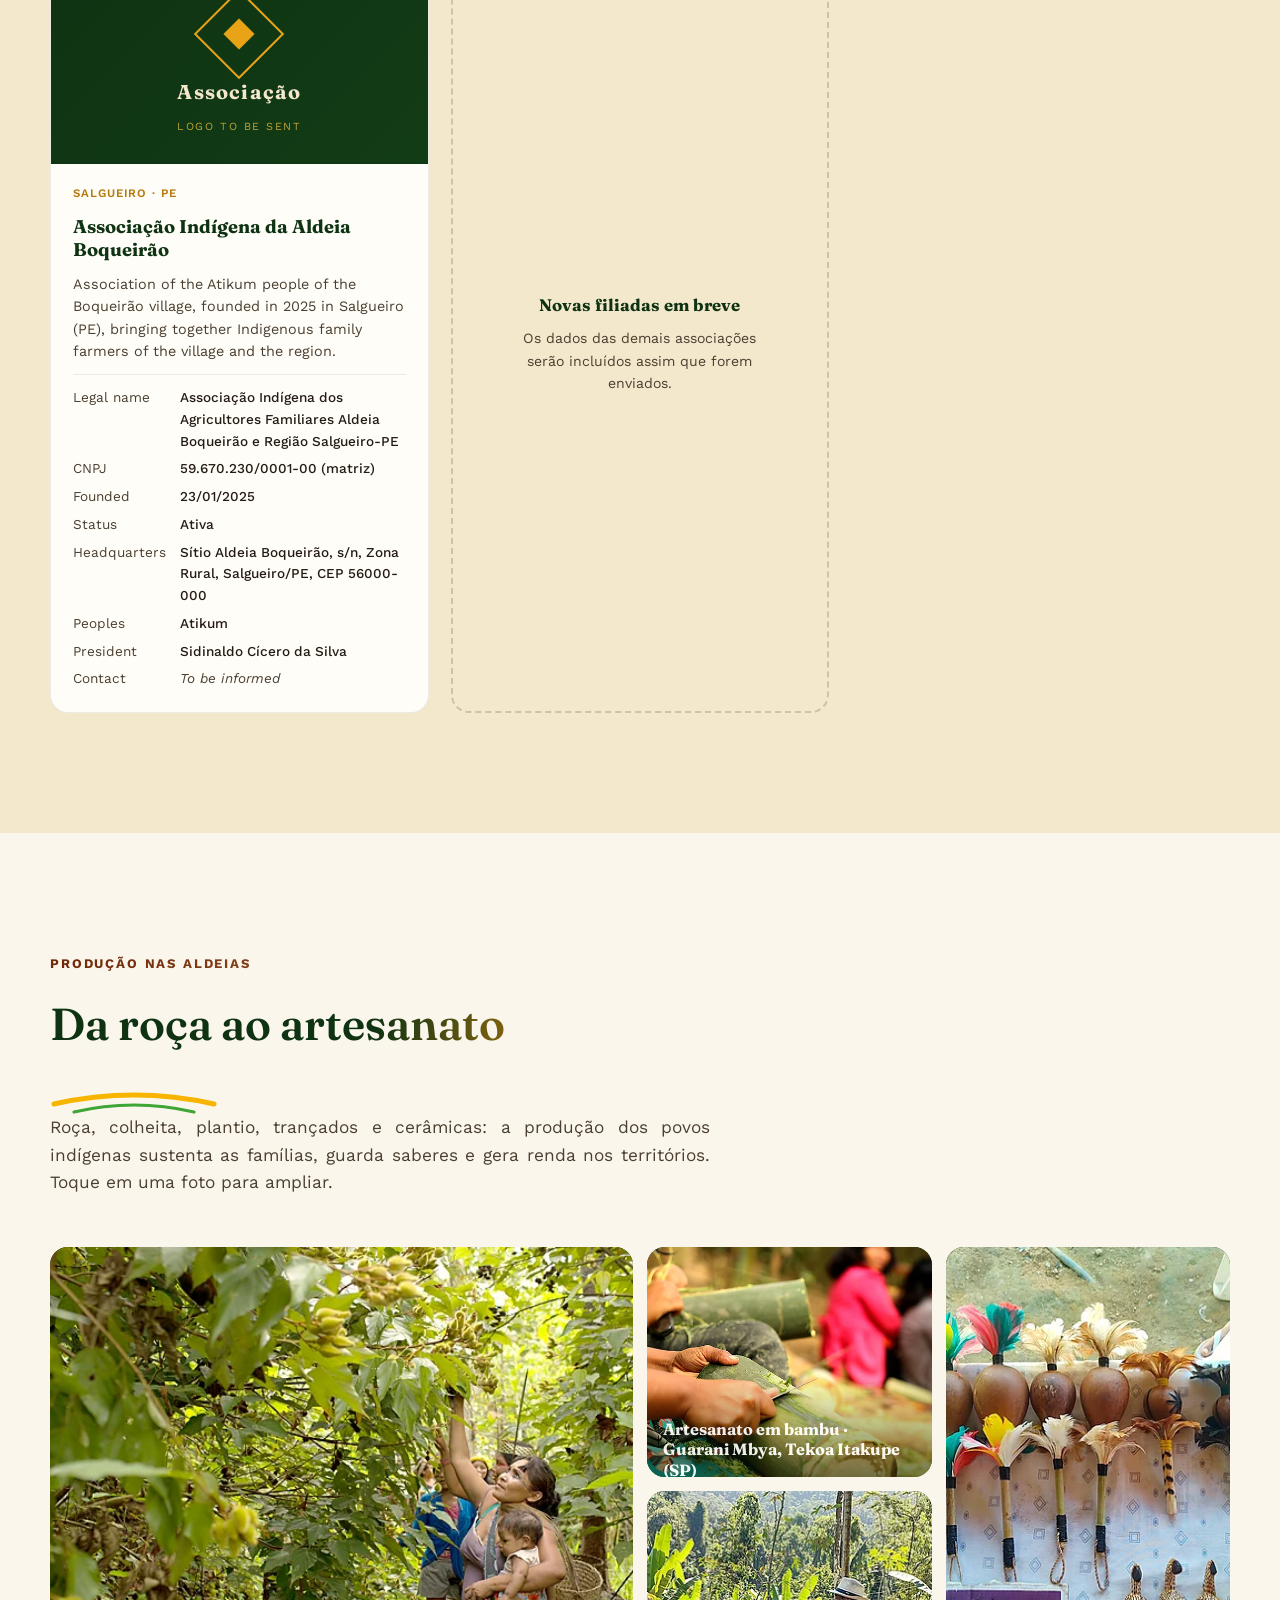
==== commit fc51e494: "Atualiza os dados da associação Atikum conforme o comprovante oficial de CNPJ Co-Authored-By: Claude" ====
--- a/index.html
+++ b/index.html
@@ -2151,13 +2151,14 @@
         <div class="assoc-logo is-selo" aria-hidden="true"><span class="assoc-selo"></span><span class="assoc-selo-nome">Atikum</span><span class="assoc-selo-aviso">logomarca a enviar</span></div>
         <div class="assoc-body">
           <span class="assoc-uf">Salgueiro &middot; PE</span>
-          <h3>Associação Indígena dos Agricultores Familiares da Aldeia Boqueirão e Região</h3>
+          <h3>Associação Indígena da Aldeia Boqueirão</h3>
           <p class="assoc-desc">Associação do povo Atikum da Aldeia Boqueirão, fundada em 2025 em Salgueiro (PE), que reúne agricultores familiares indígenas da aldeia e da região.</p>
           <dl class="assoc-dados">
+            <dt>Razão social</dt><dd>Associação Indígena dos Agricultores Familiares Aldeia Boqueirão e Região Salgueiro-PE</dd>
             <dt>CNPJ</dt><dd>59.670.230/0001-00 (matriz)</dd>
             <dt>Fundação</dt><dd>23/01/2025</dd>
             <dt>Situação</dt><dd>Ativa</dd>
-            <dt>Sede</dt><dd>Sítio Aldeia Boqueirão, Zona Rural, Salgueiro/PE, CEP 56000-000</dd>
+            <dt>Sede</dt><dd>Sítio Aldeia Boqueirão, s/n, Zona Rural, Salgueiro/PE, CEP 56000-000</dd>
             <dt>Povos</dt><dd>Atikum</dd>
             <dt>Presidência</dt><dd>Sidinaldo Cícero da Silva</dd>
             <dt>Contato</dt><dd class="pendente">A informar</dd>
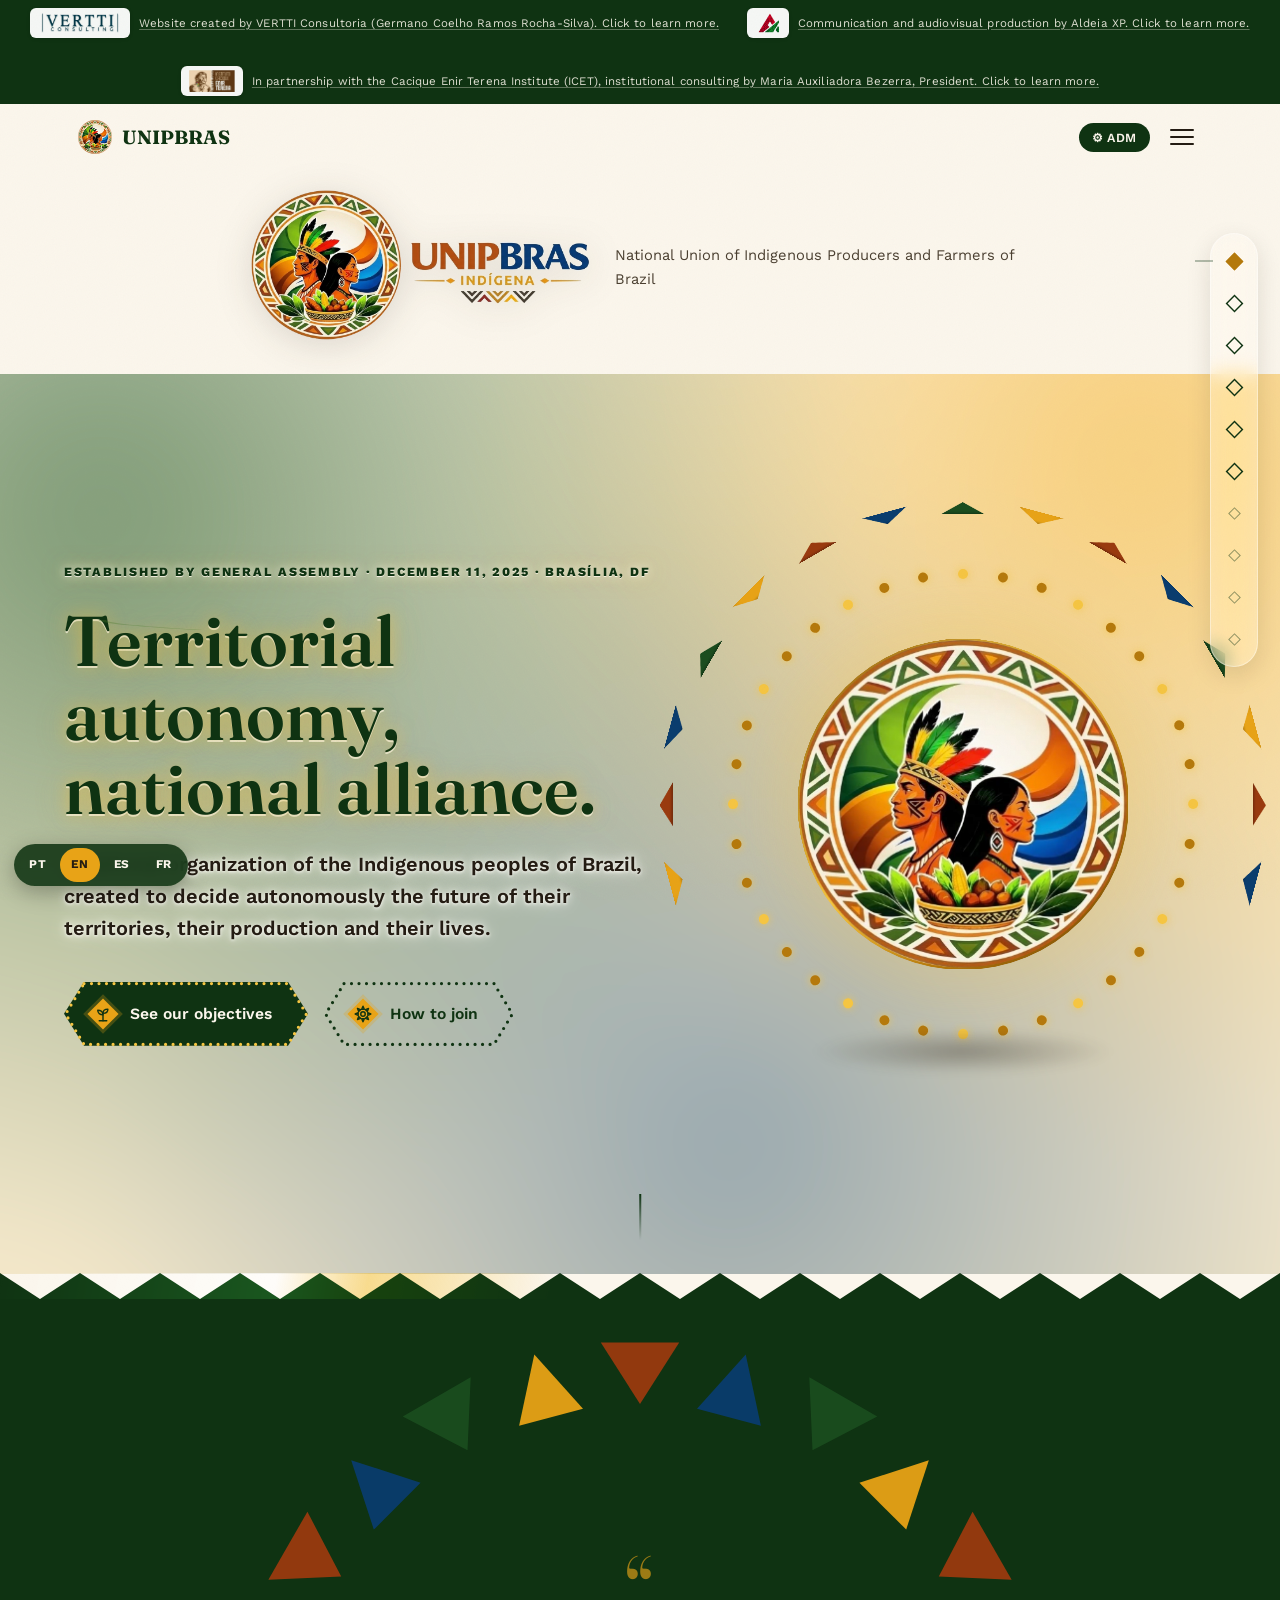
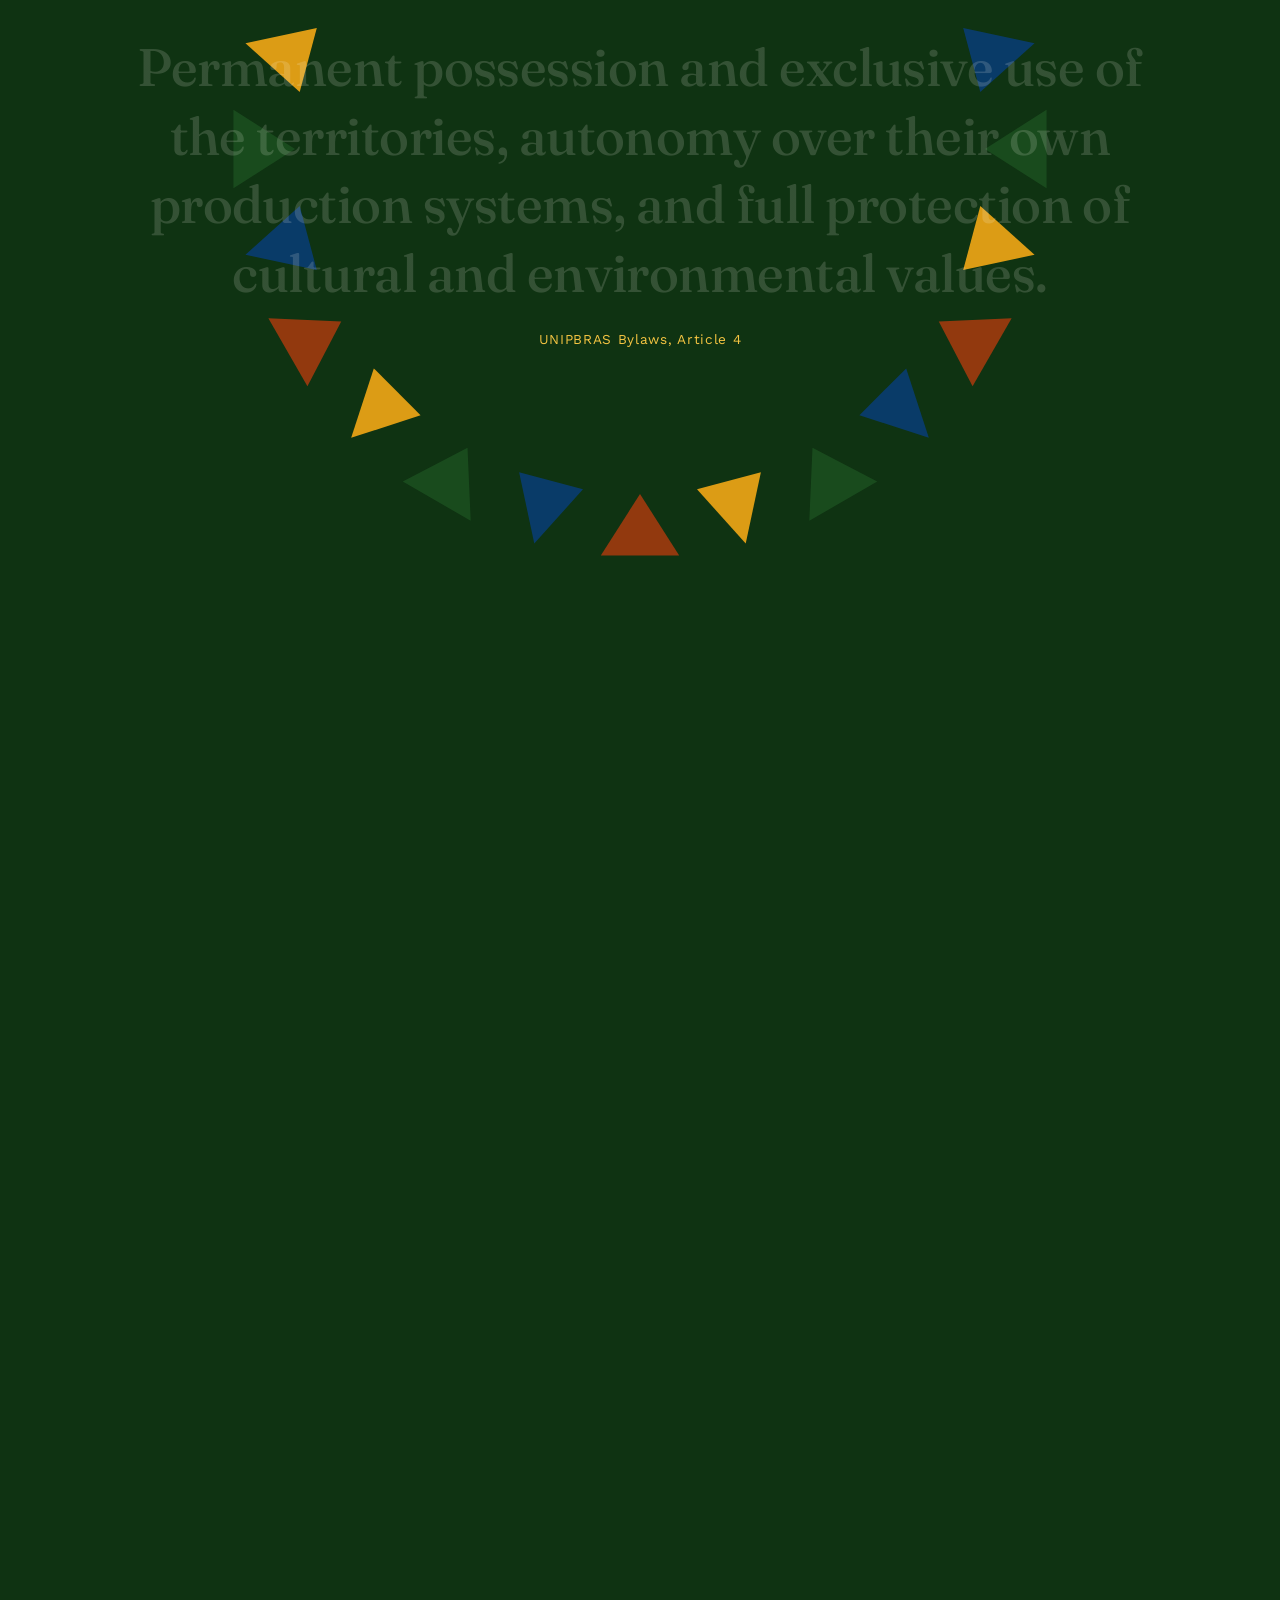
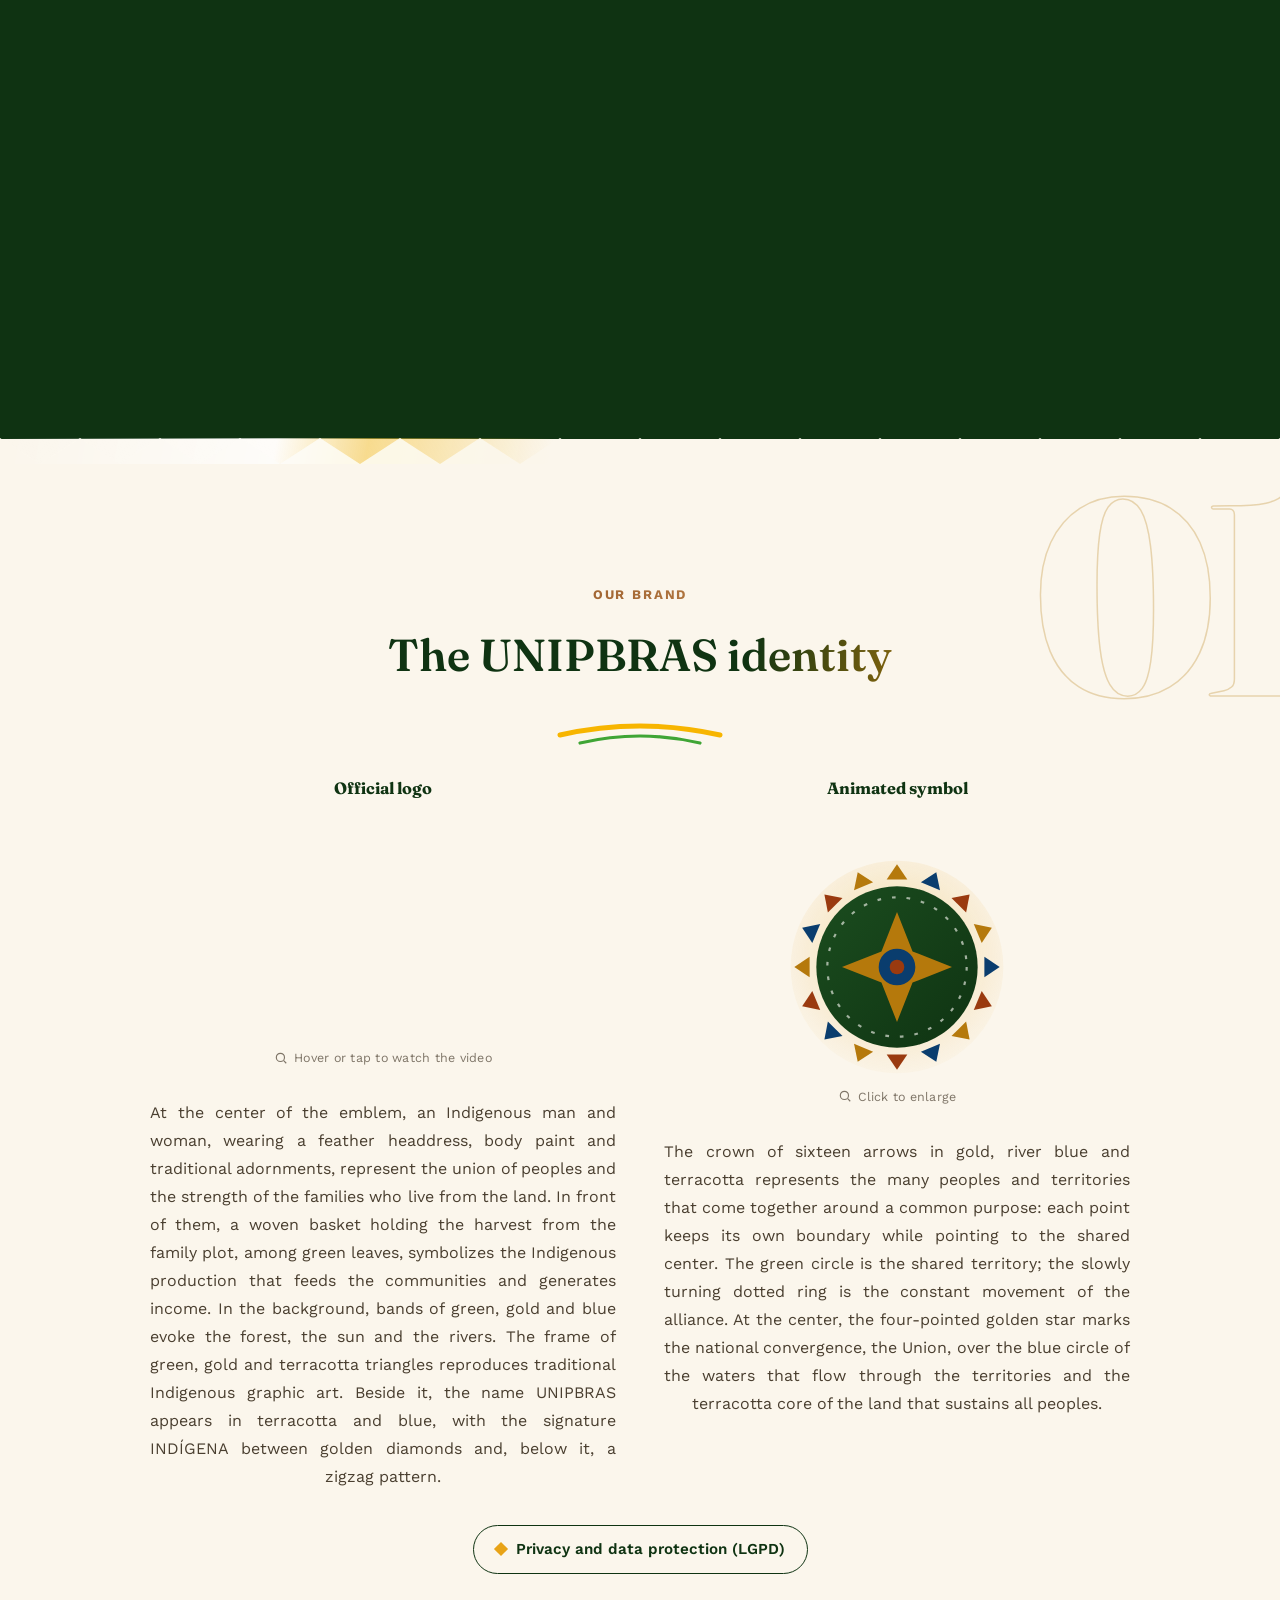
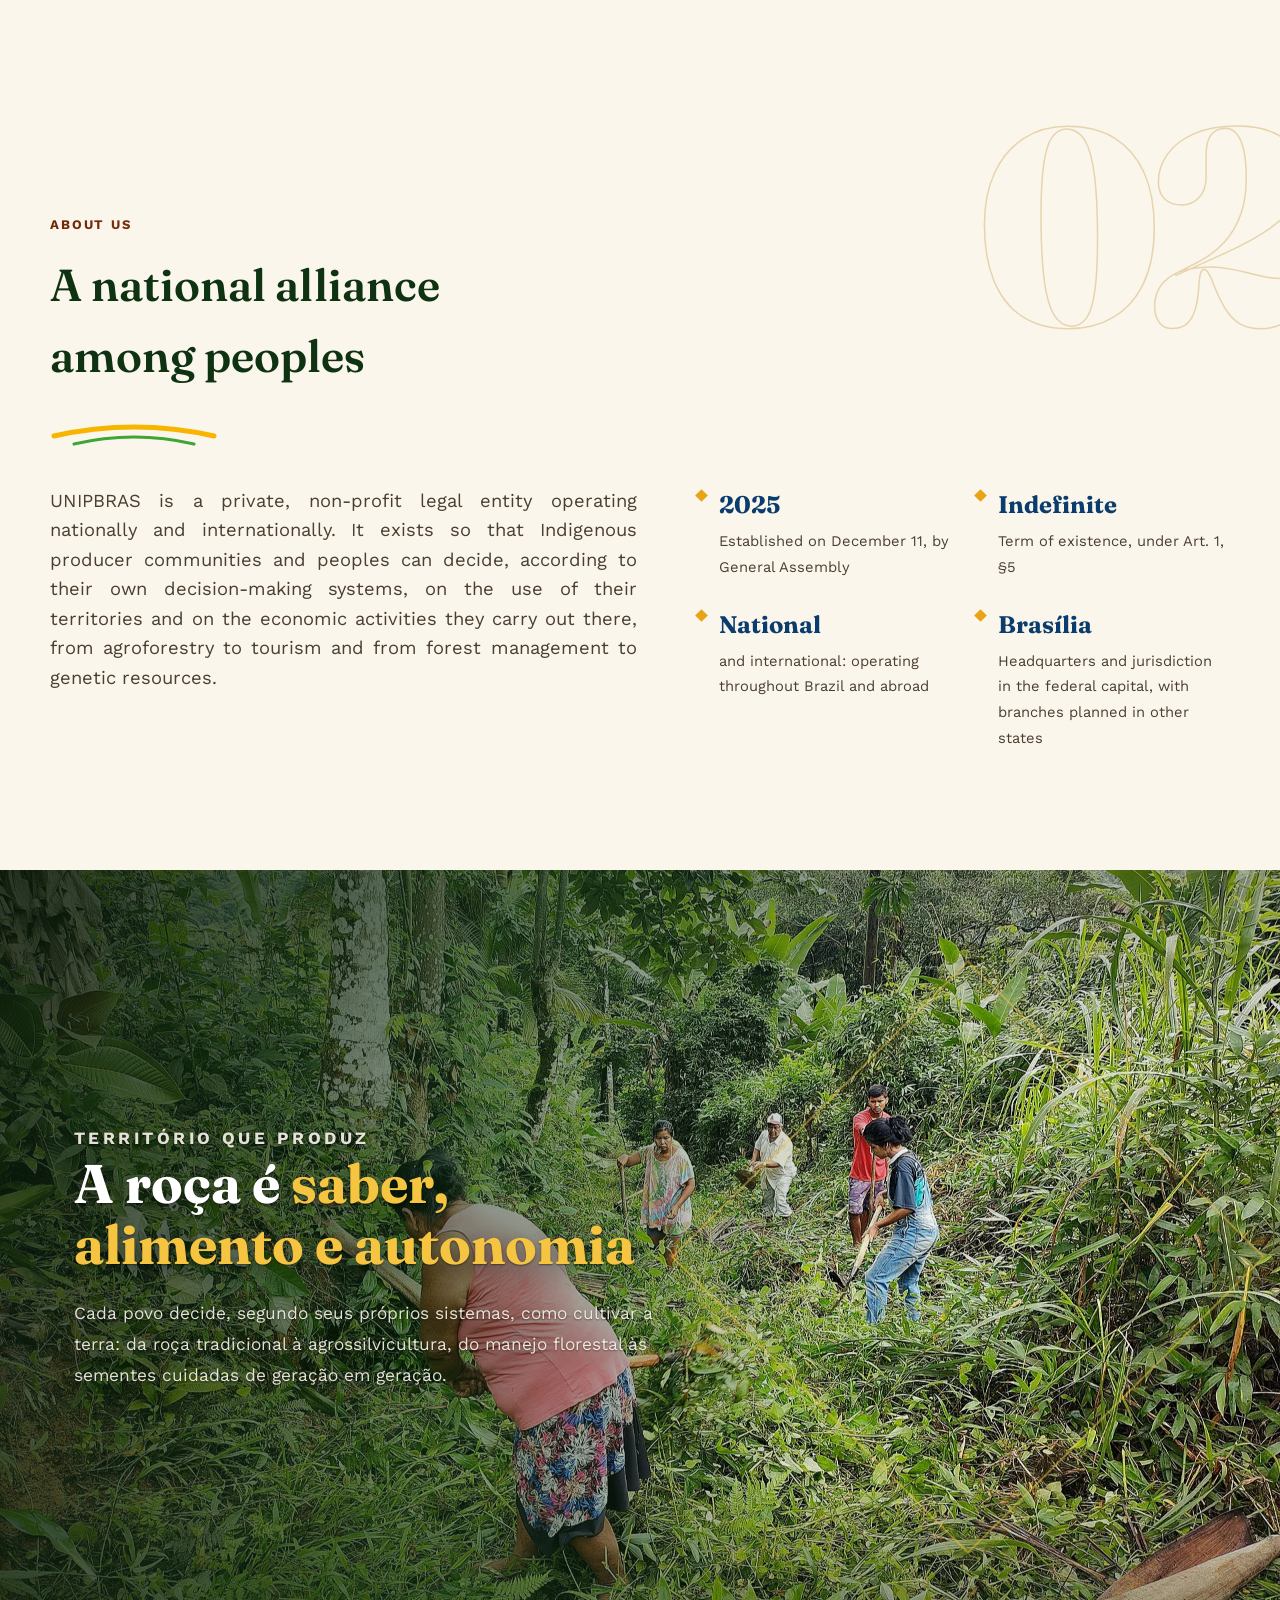
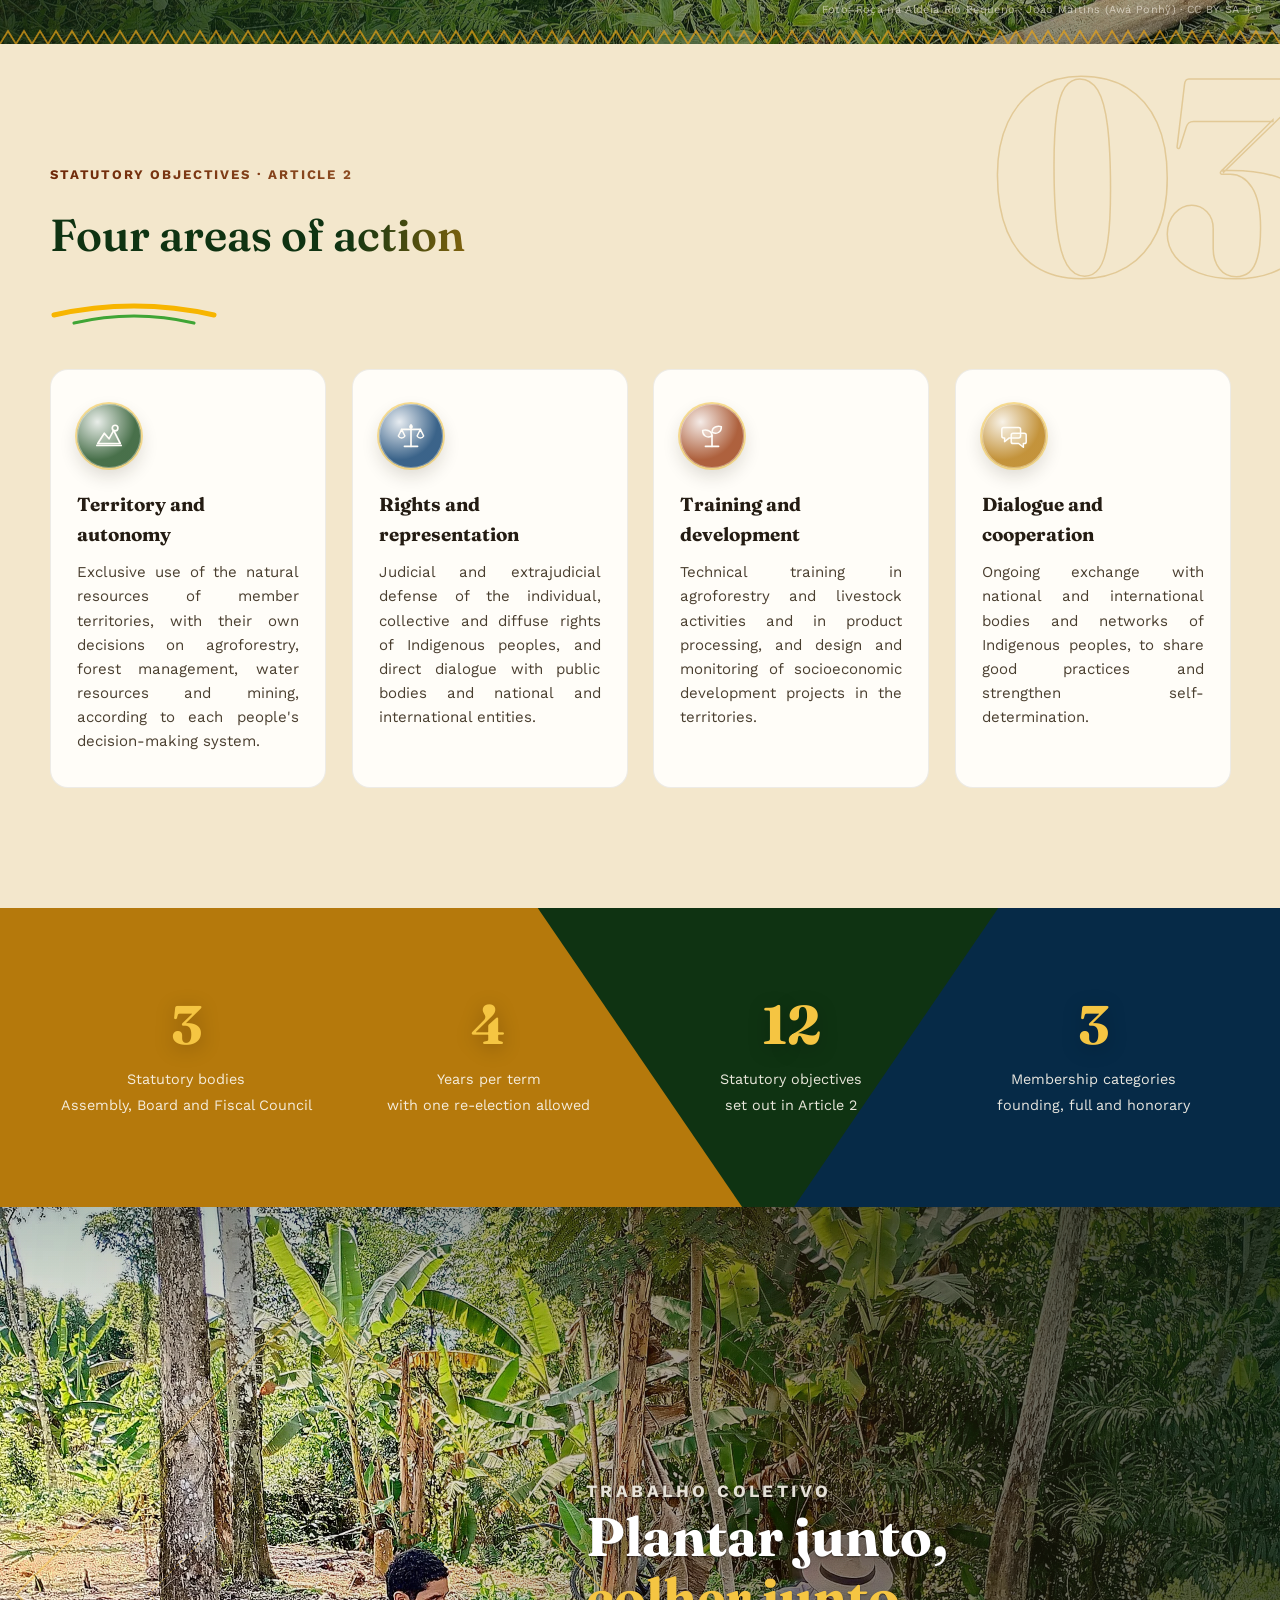
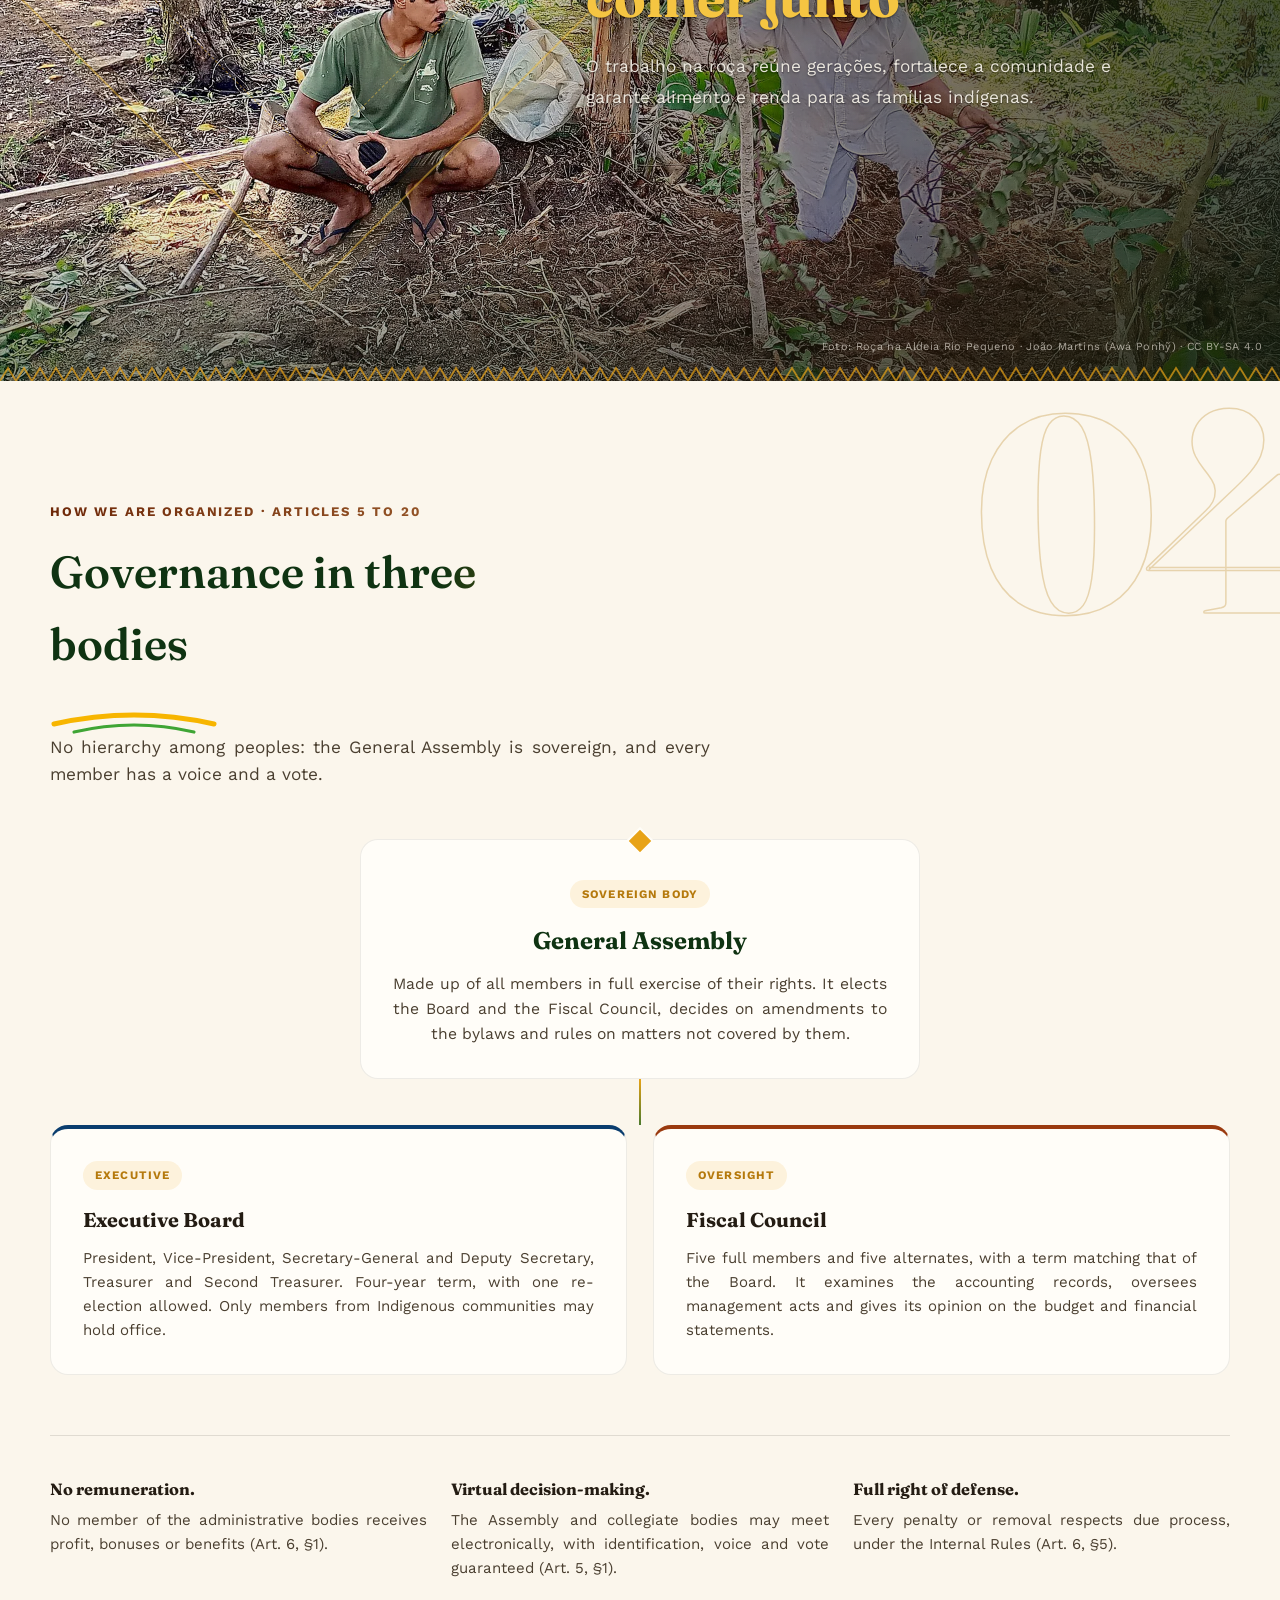
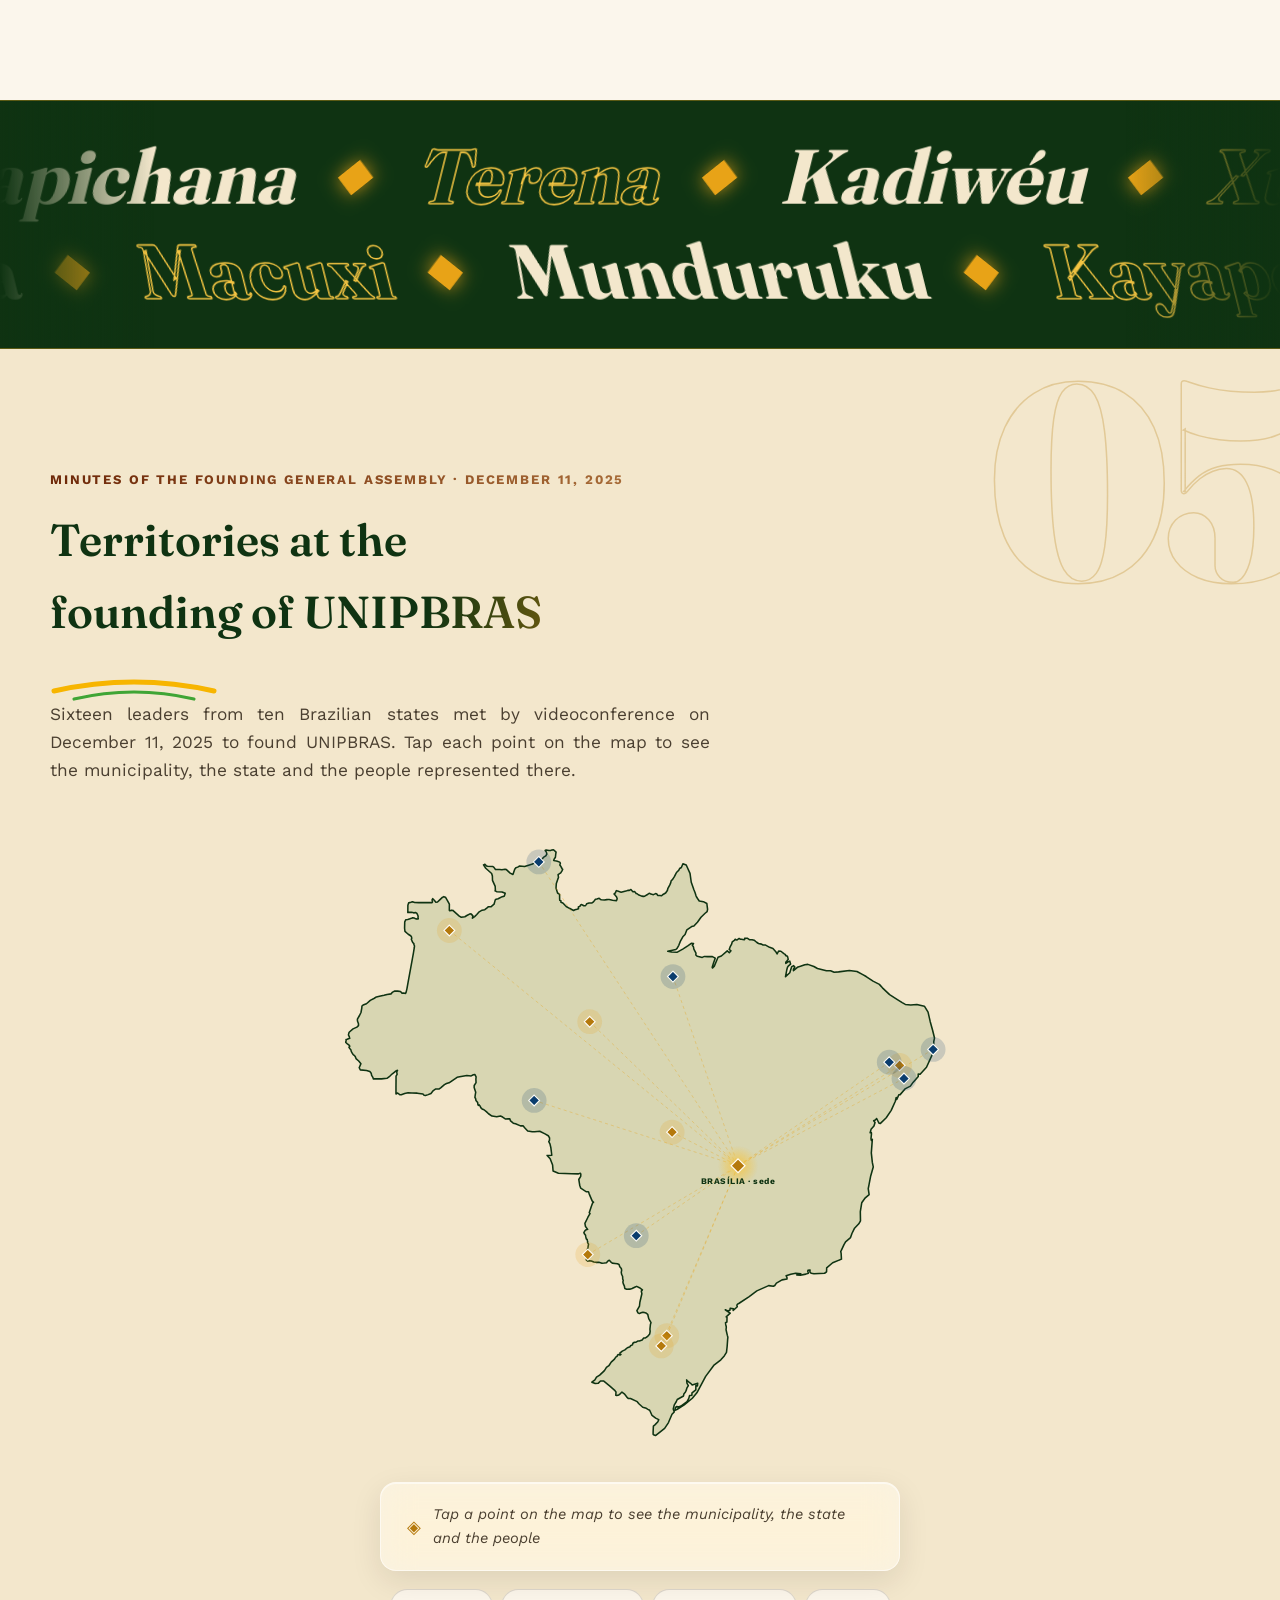
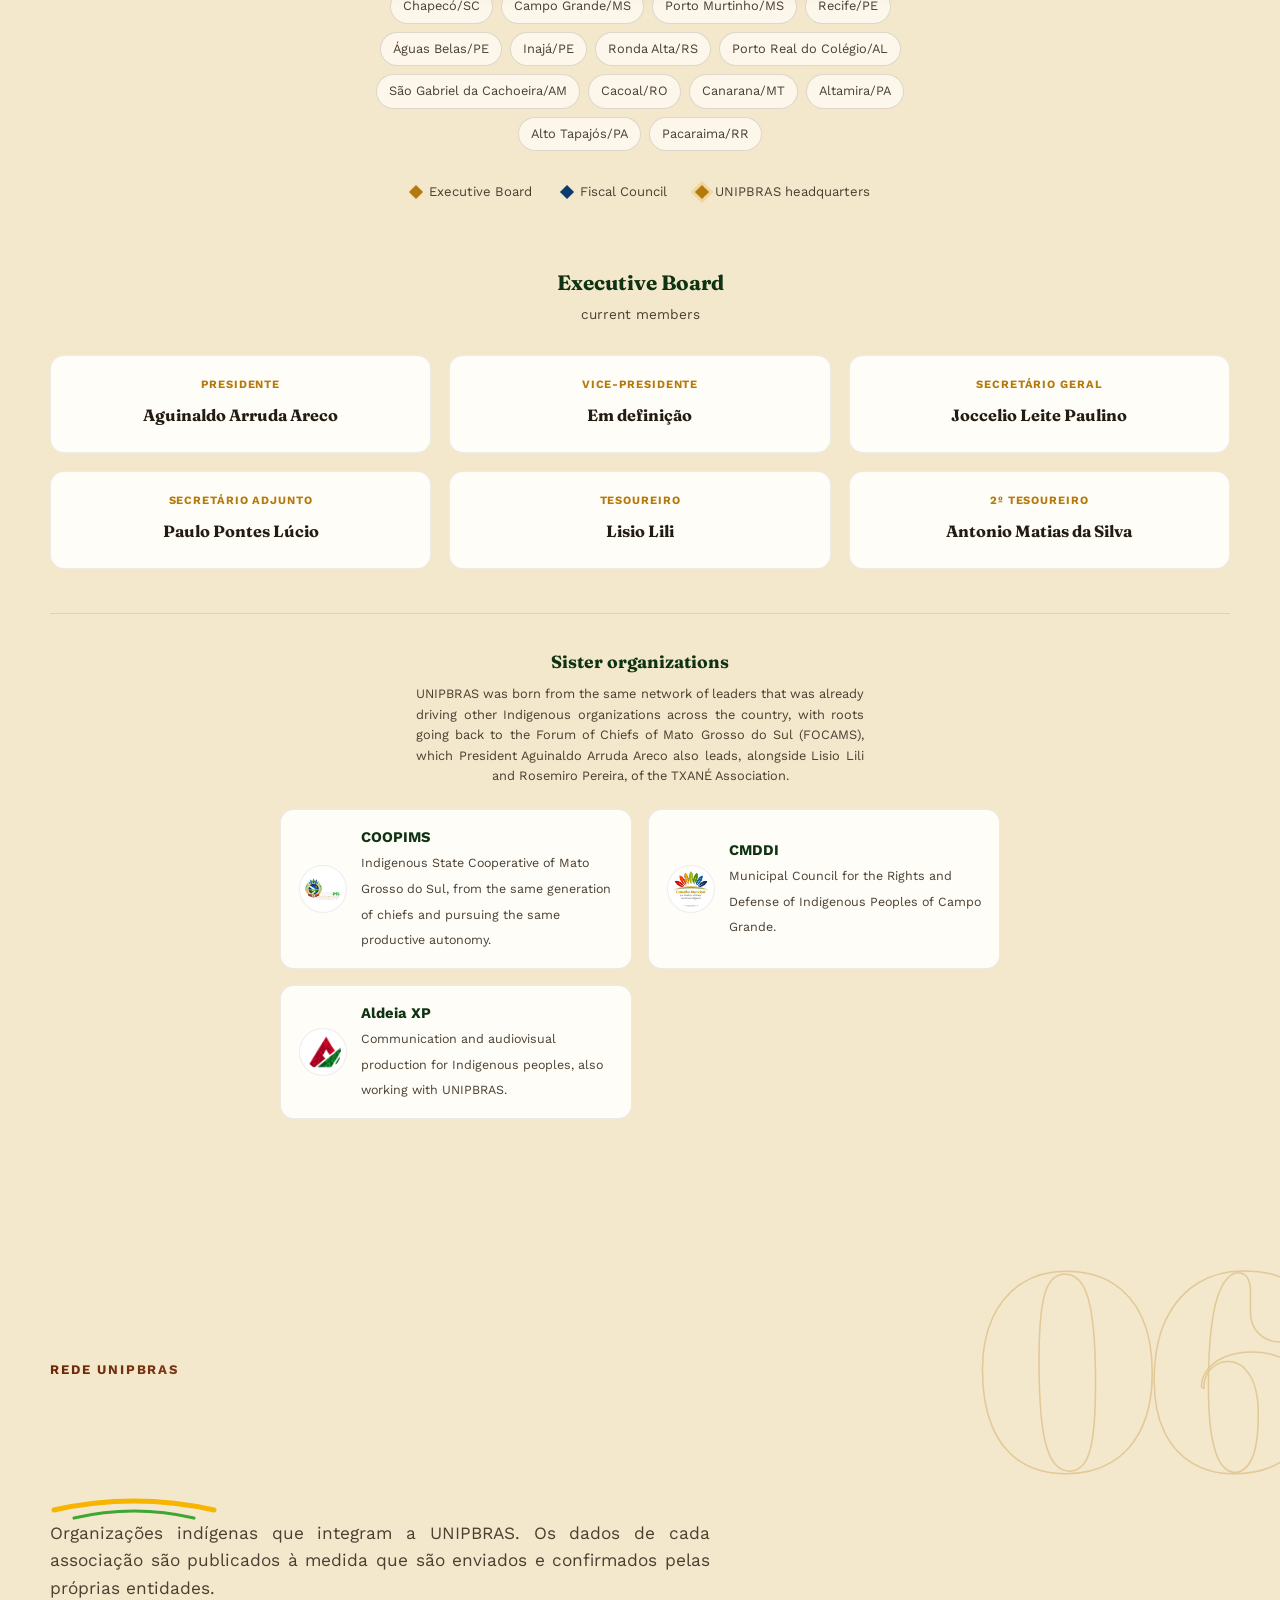
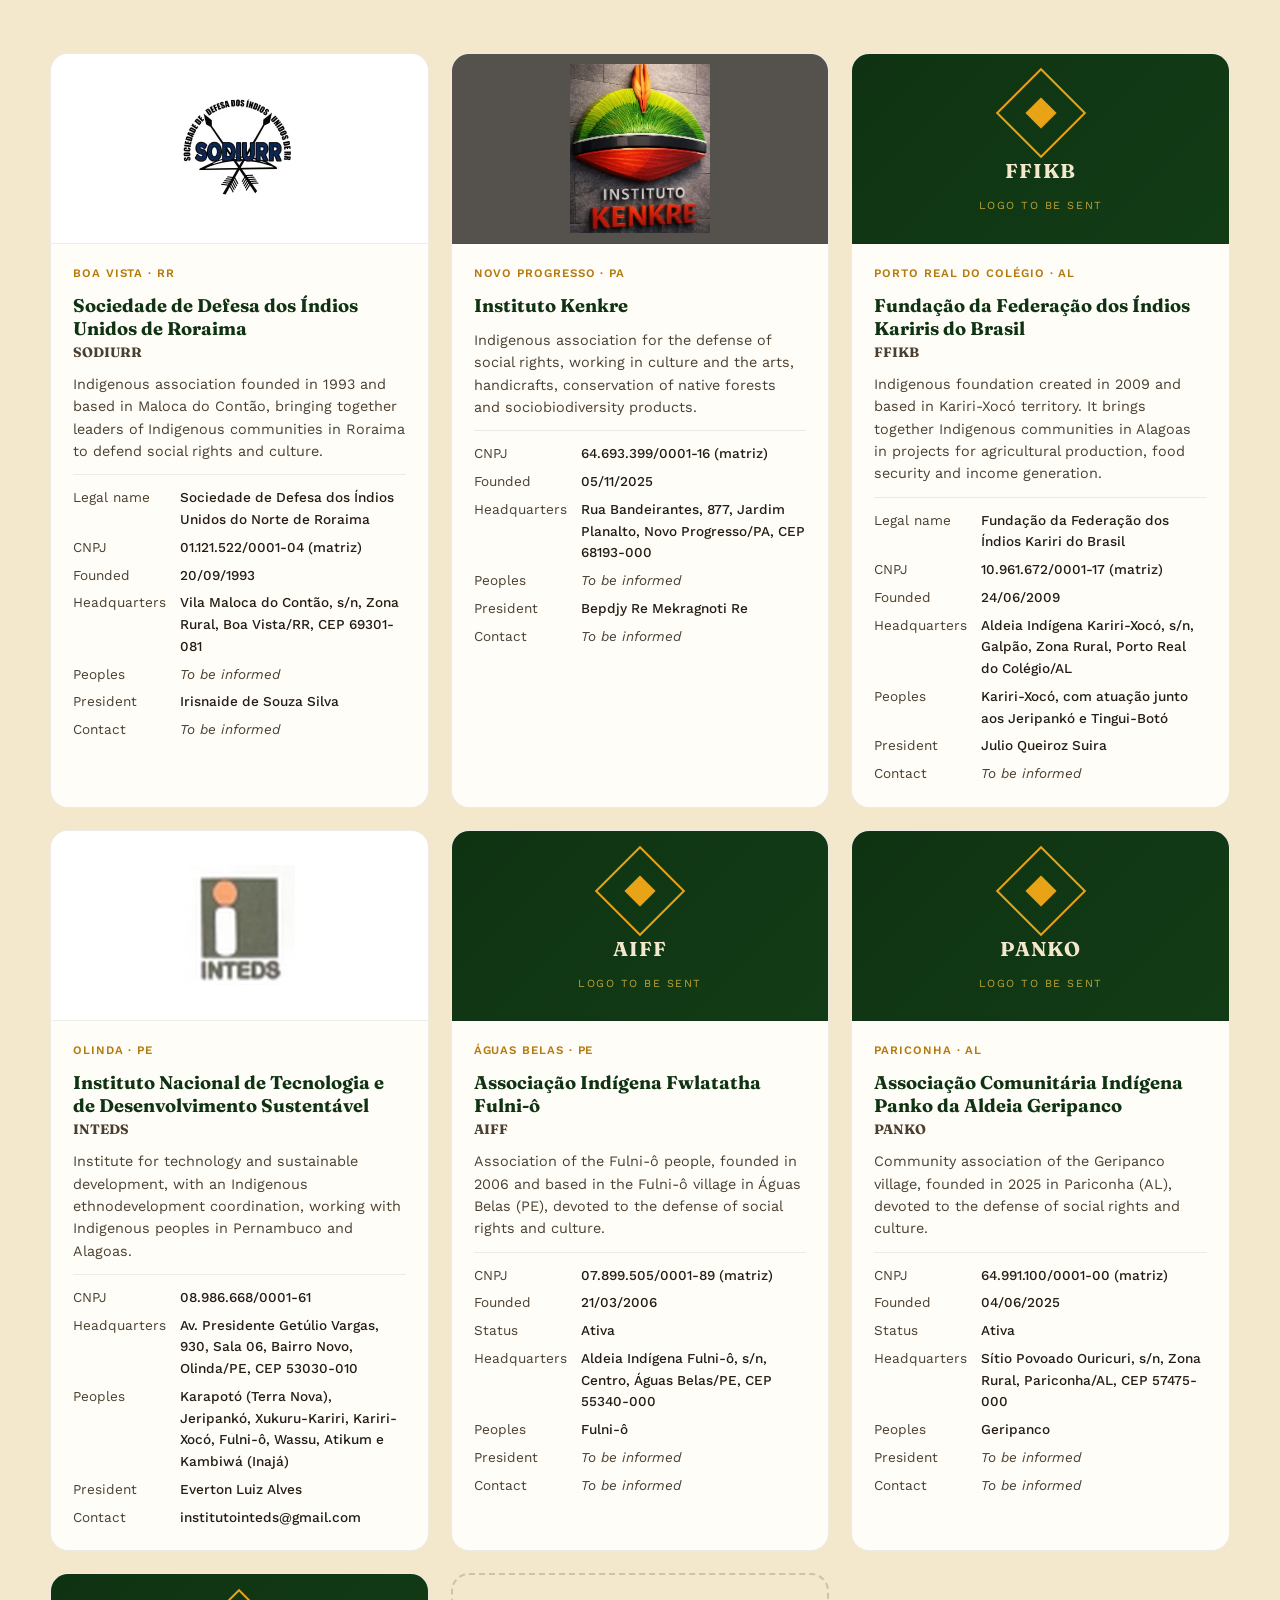
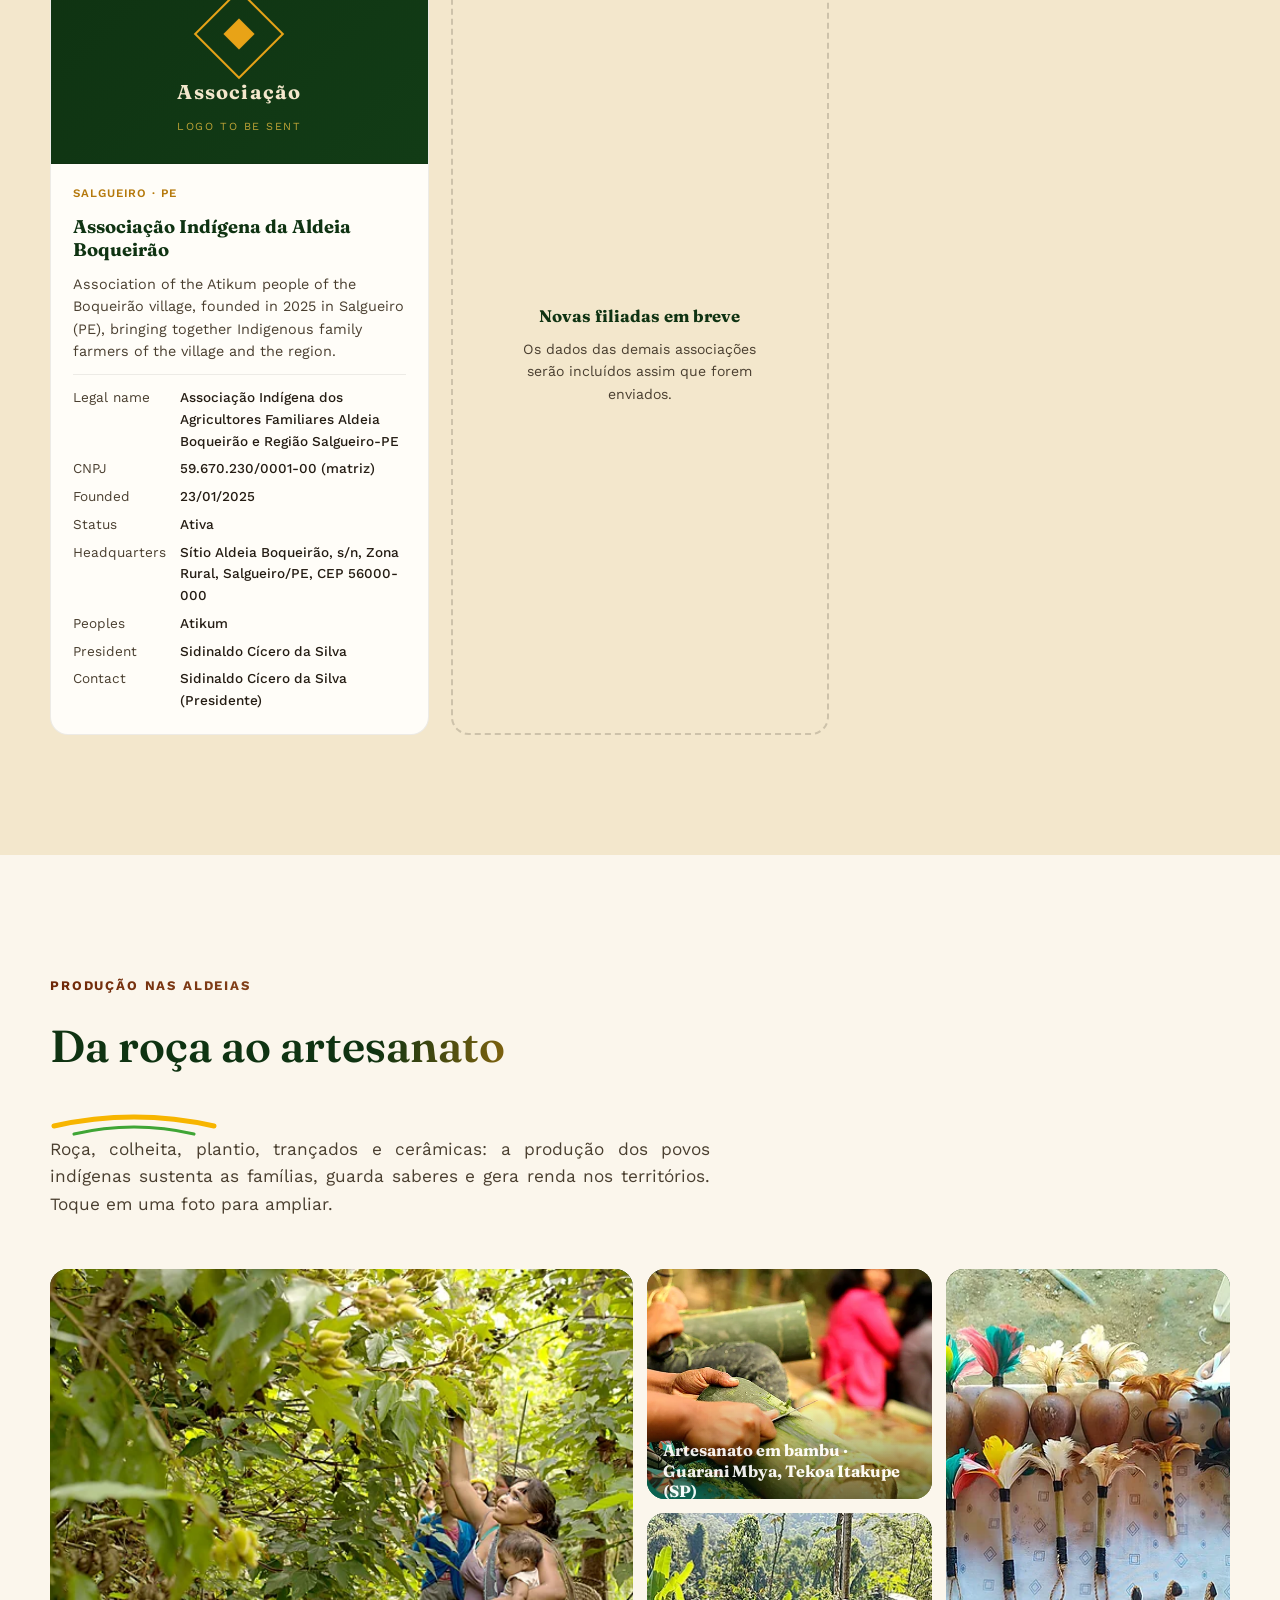
==== commit 49cd300f: "Indica o presidente como contato da associação Atikum Co-Authored-By: Claude Opus 5.5 <noreply@anthr" ====
--- a/index.html
+++ b/index.html
@@ -2161,7 +2161,7 @@
             <dt>Sede</dt><dd>Sítio Aldeia Boqueirão, s/n, Zona Rural, Salgueiro/PE, CEP 56000-000</dd>
             <dt>Povos</dt><dd>Atikum</dd>
             <dt>Presidência</dt><dd>Sidinaldo Cícero da Silva</dd>
-            <dt>Contato</dt><dd class="pendente">A informar</dd>
+            <dt>Contato</dt><dd>Sidinaldo Cícero da Silva (Presidente)</dd>
           </dl>
         </div>
       </article>
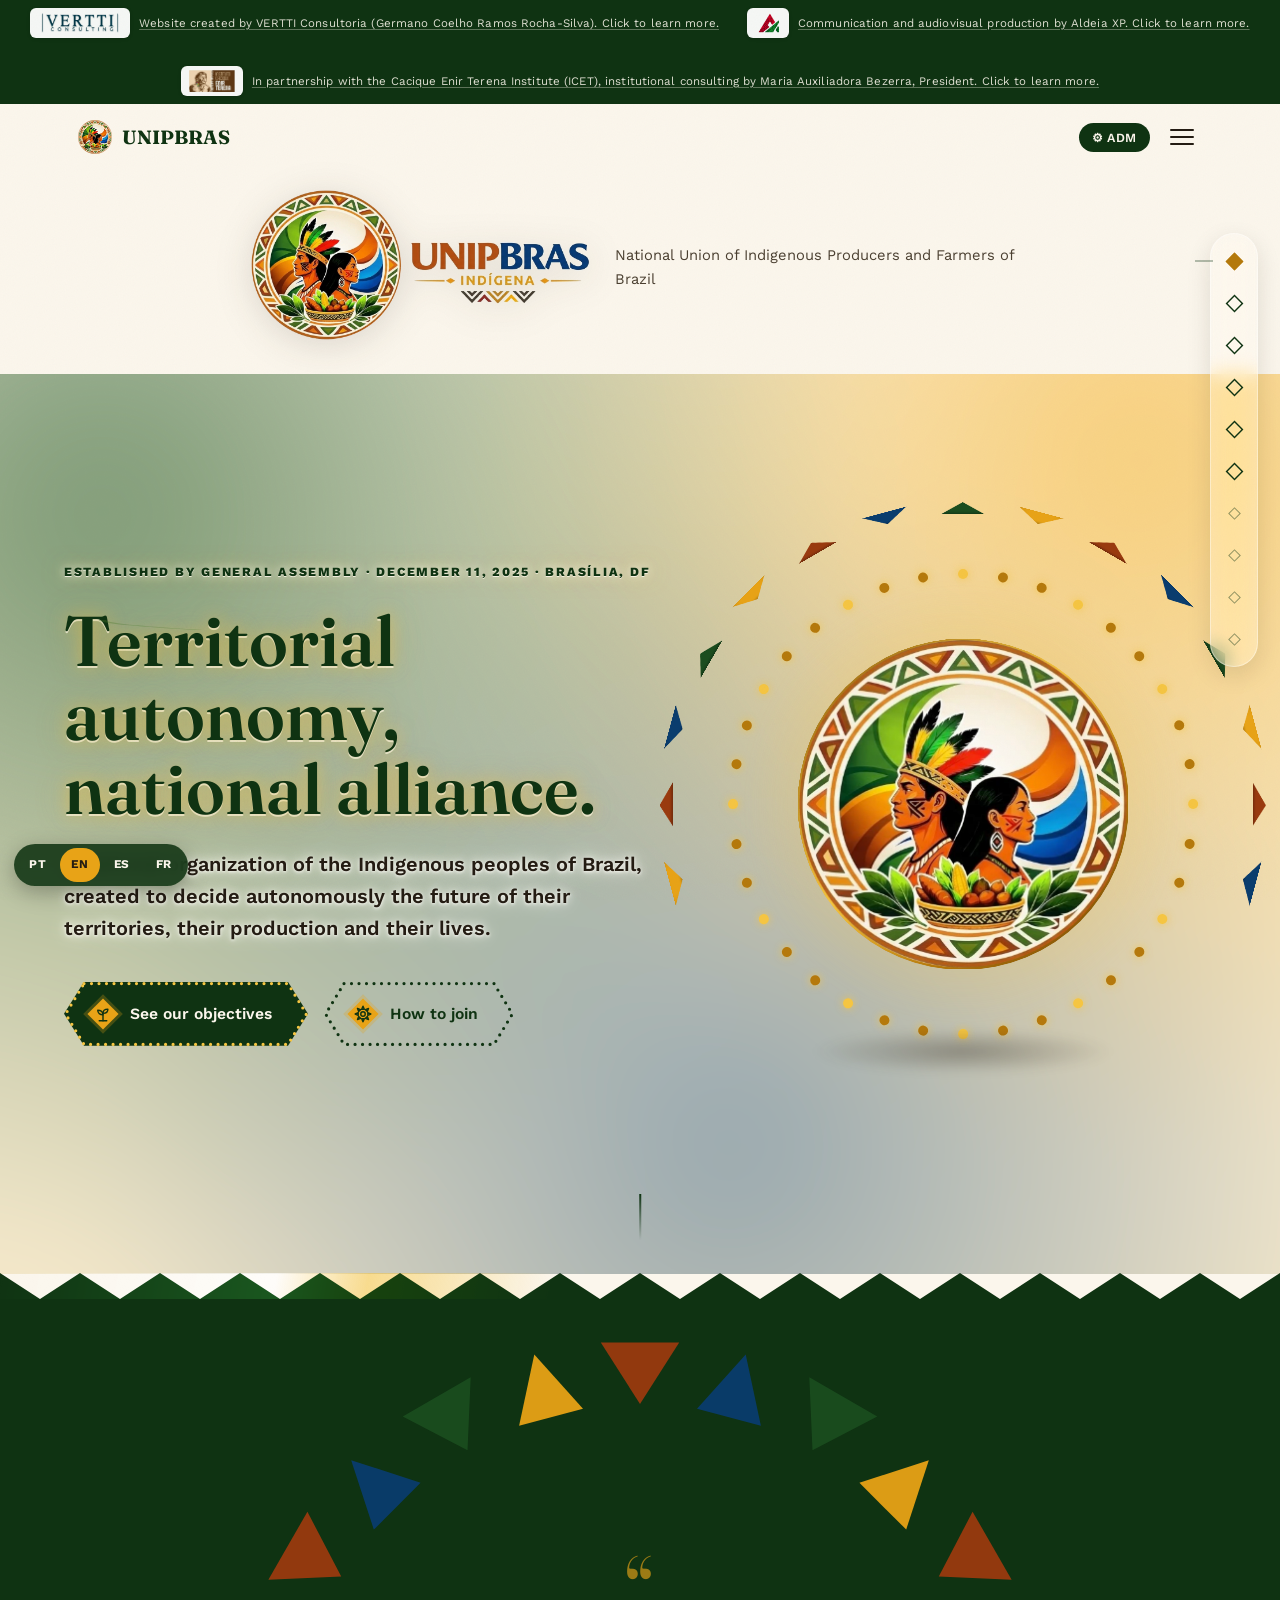
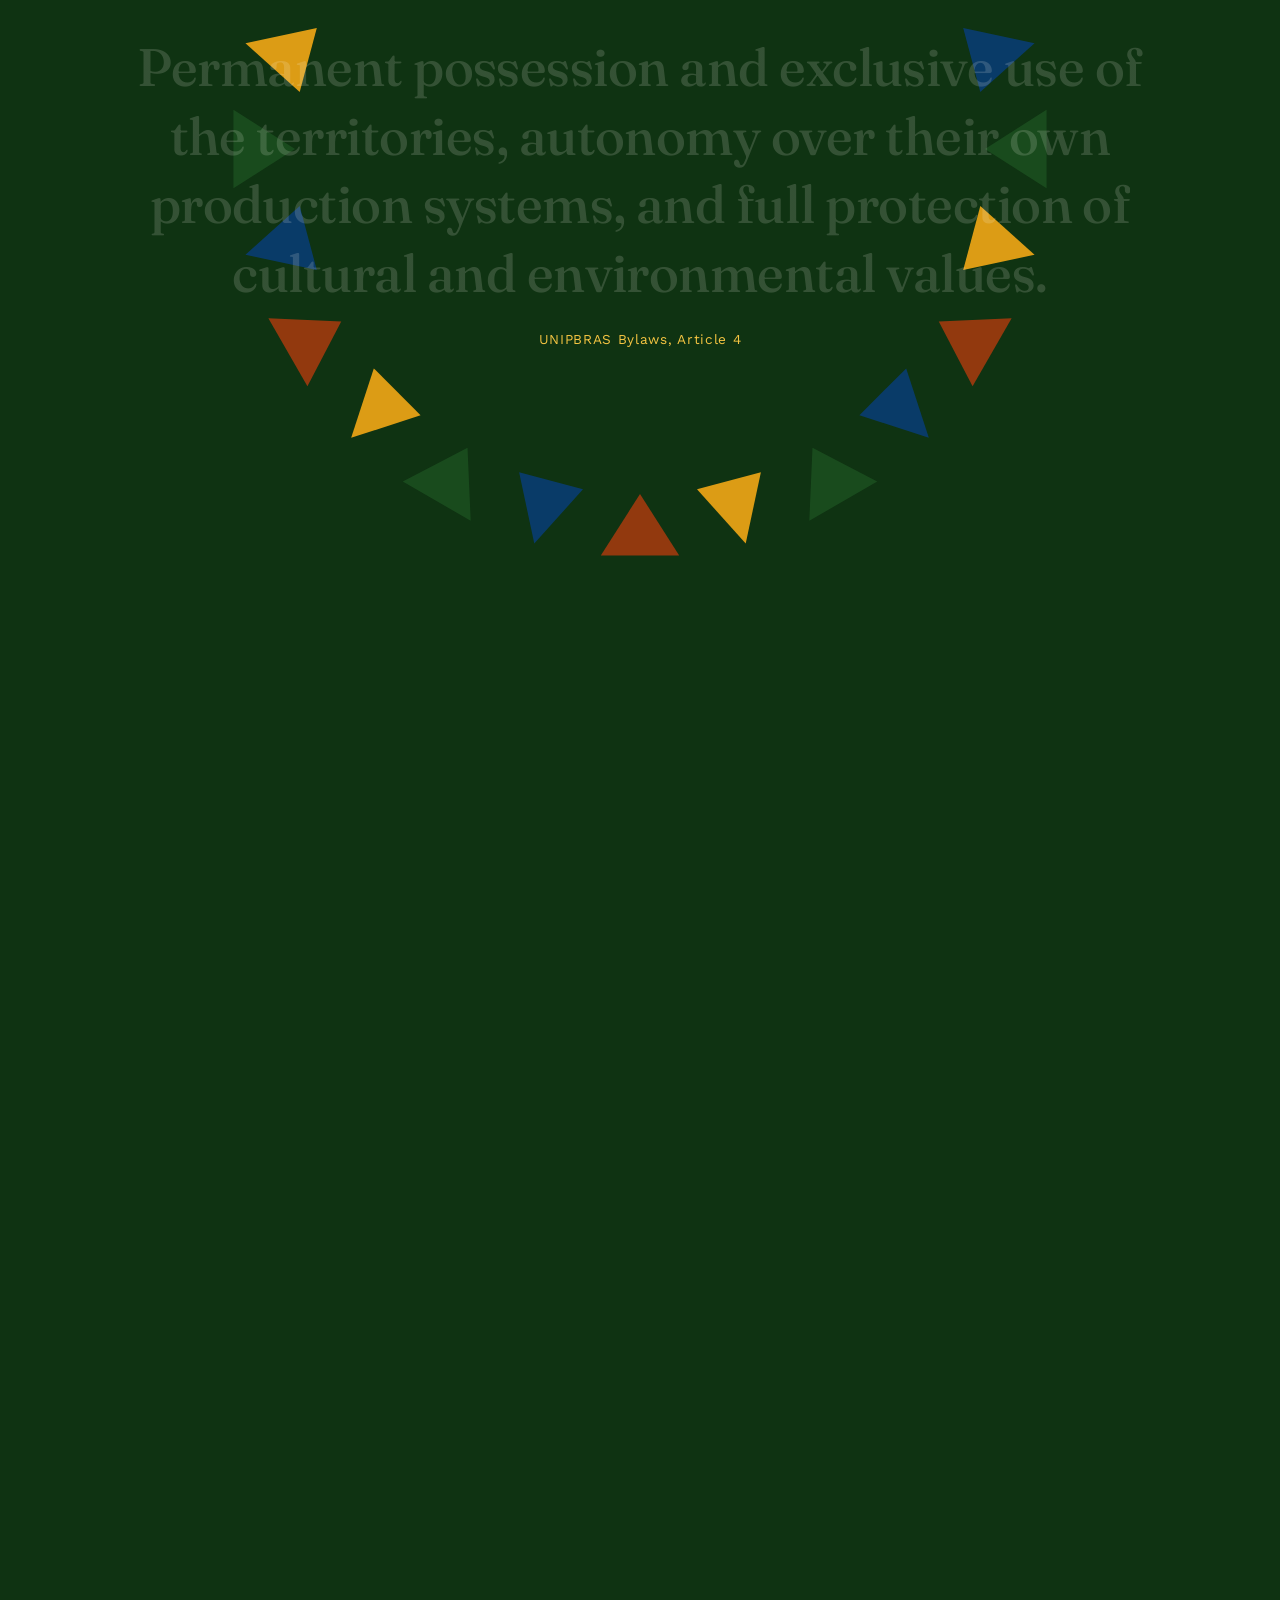
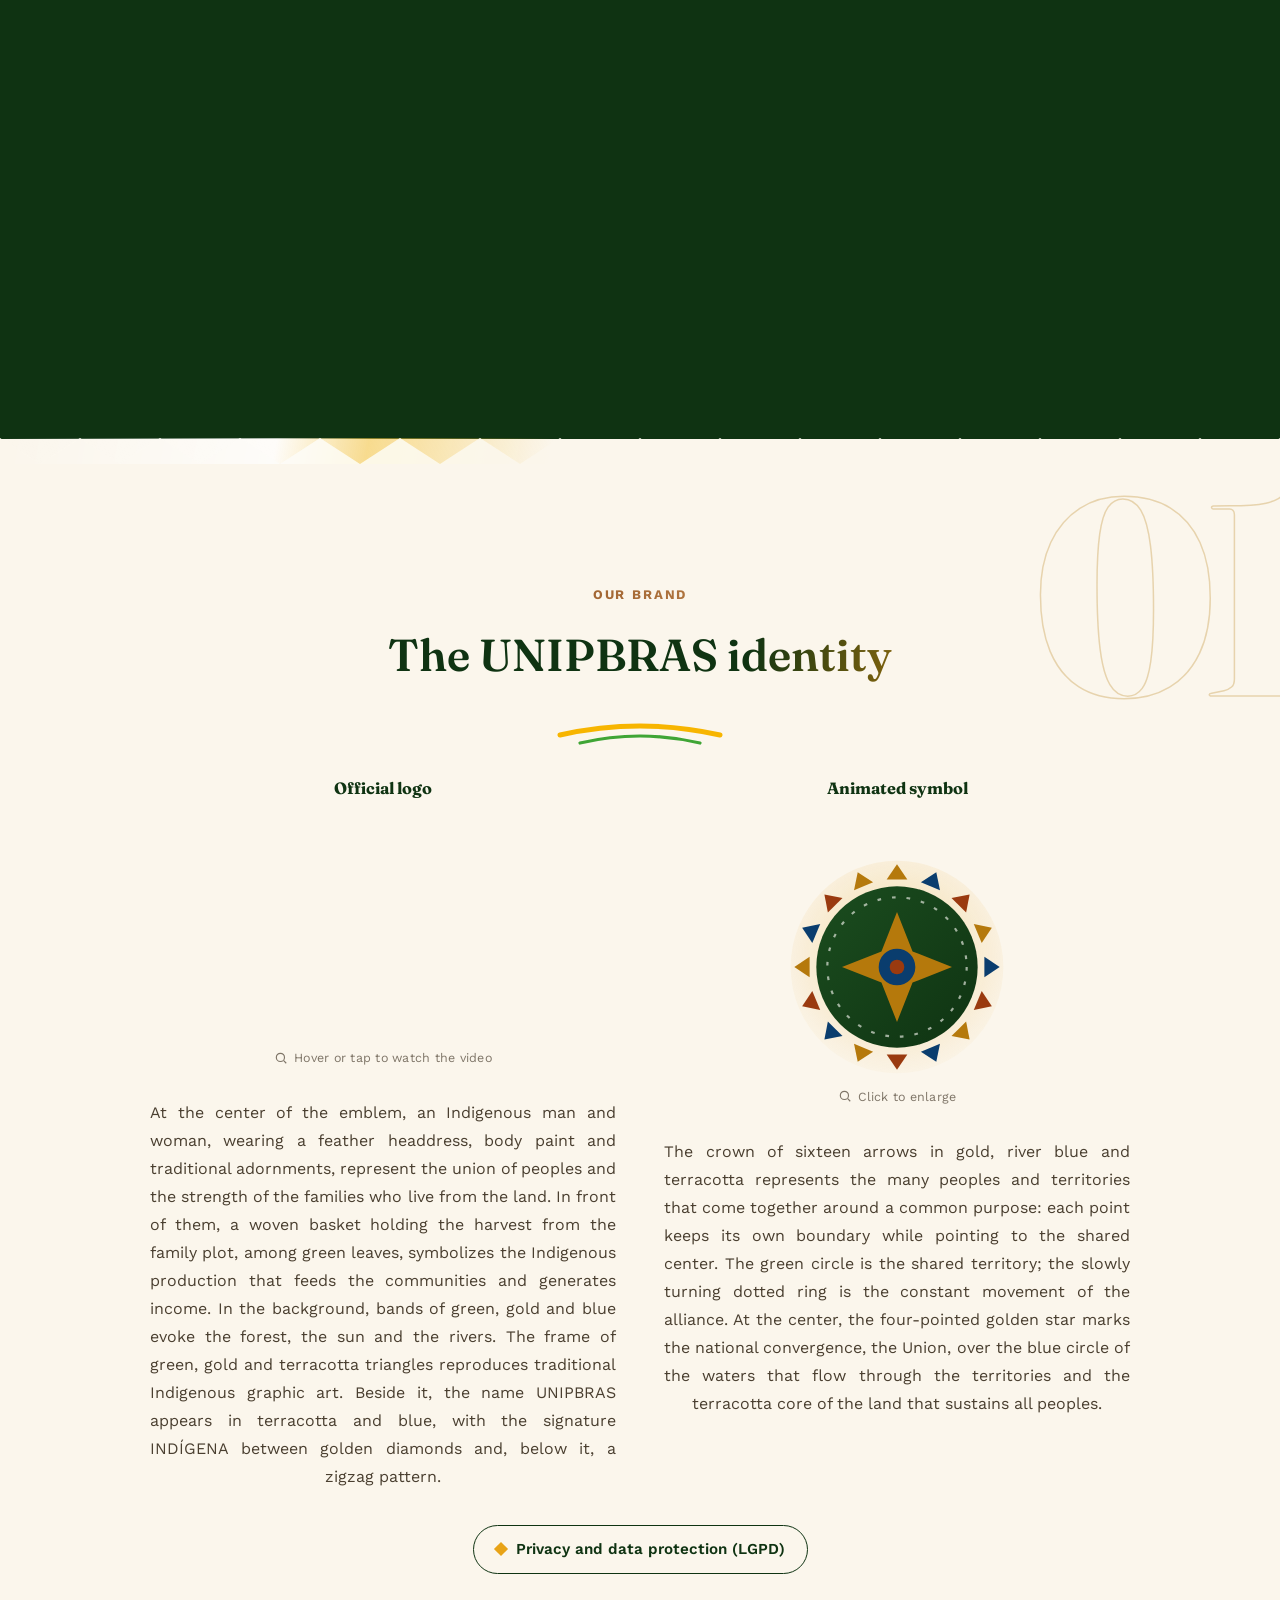
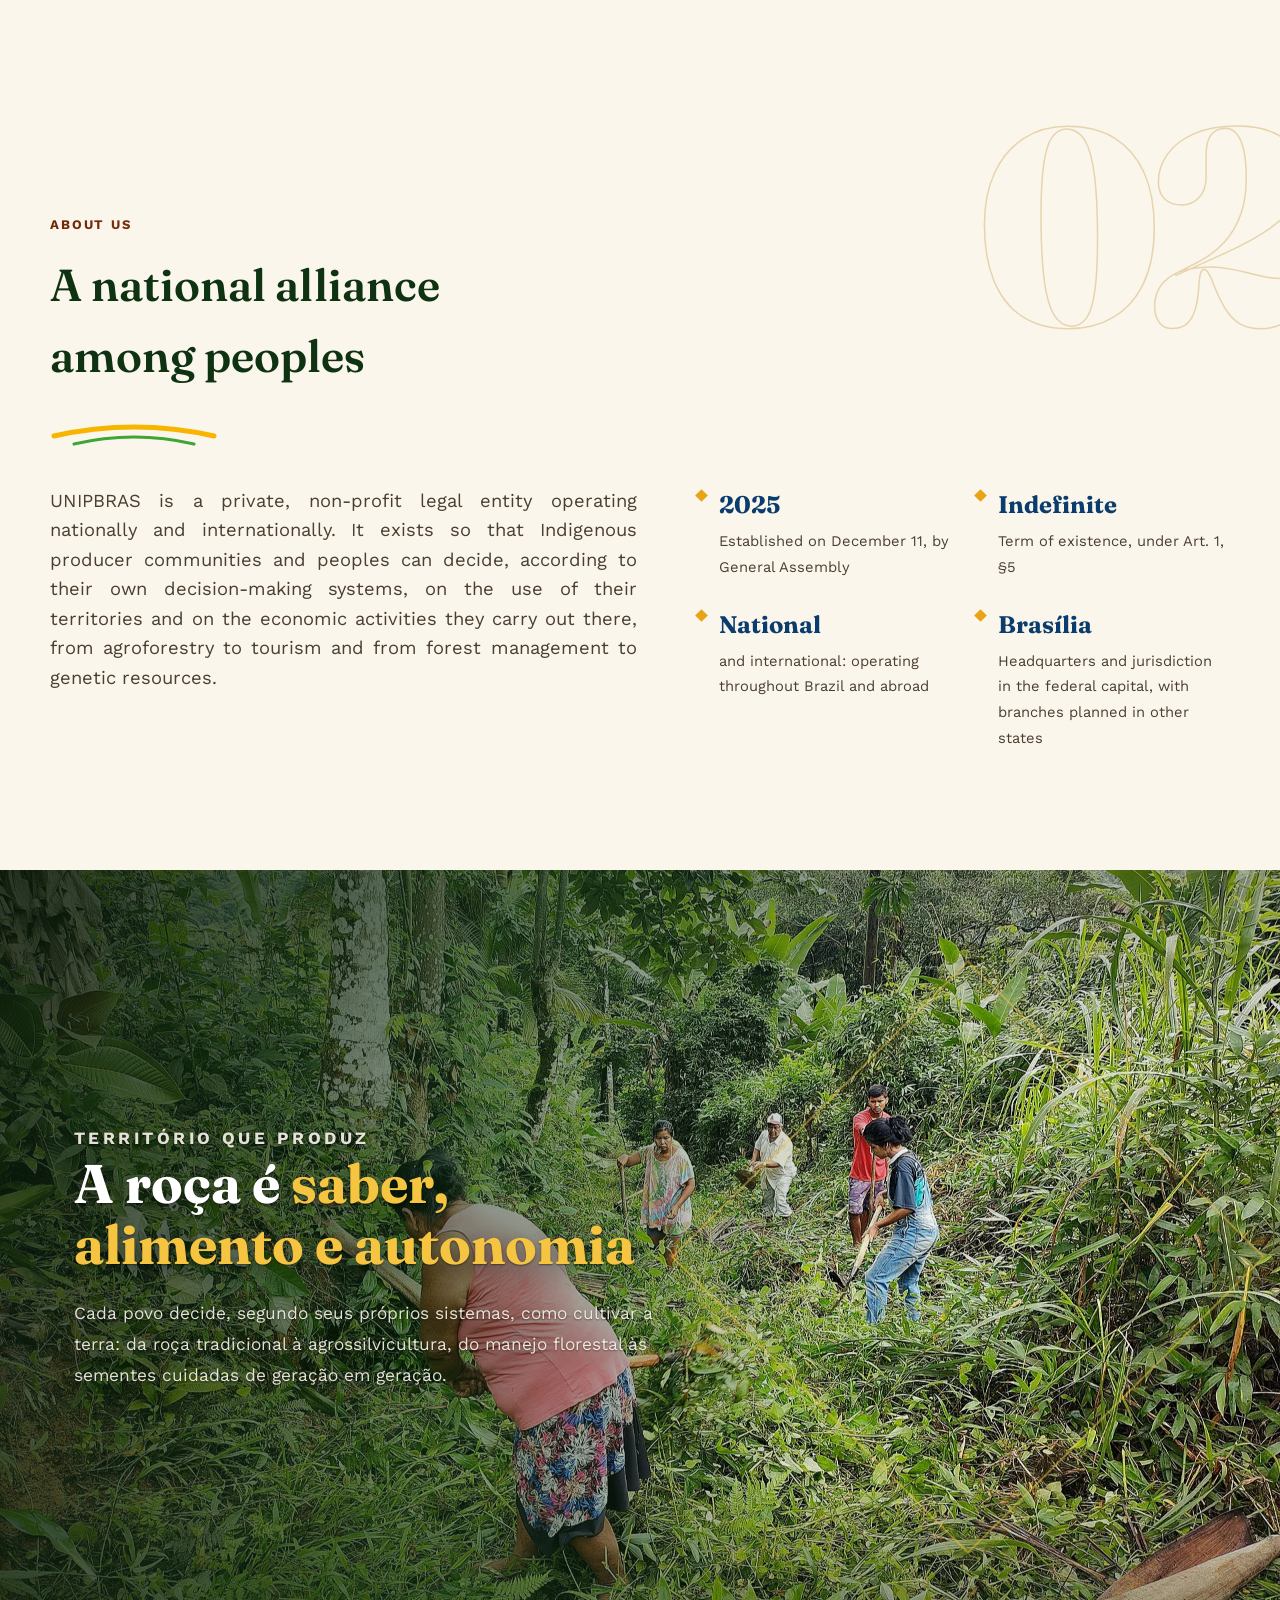
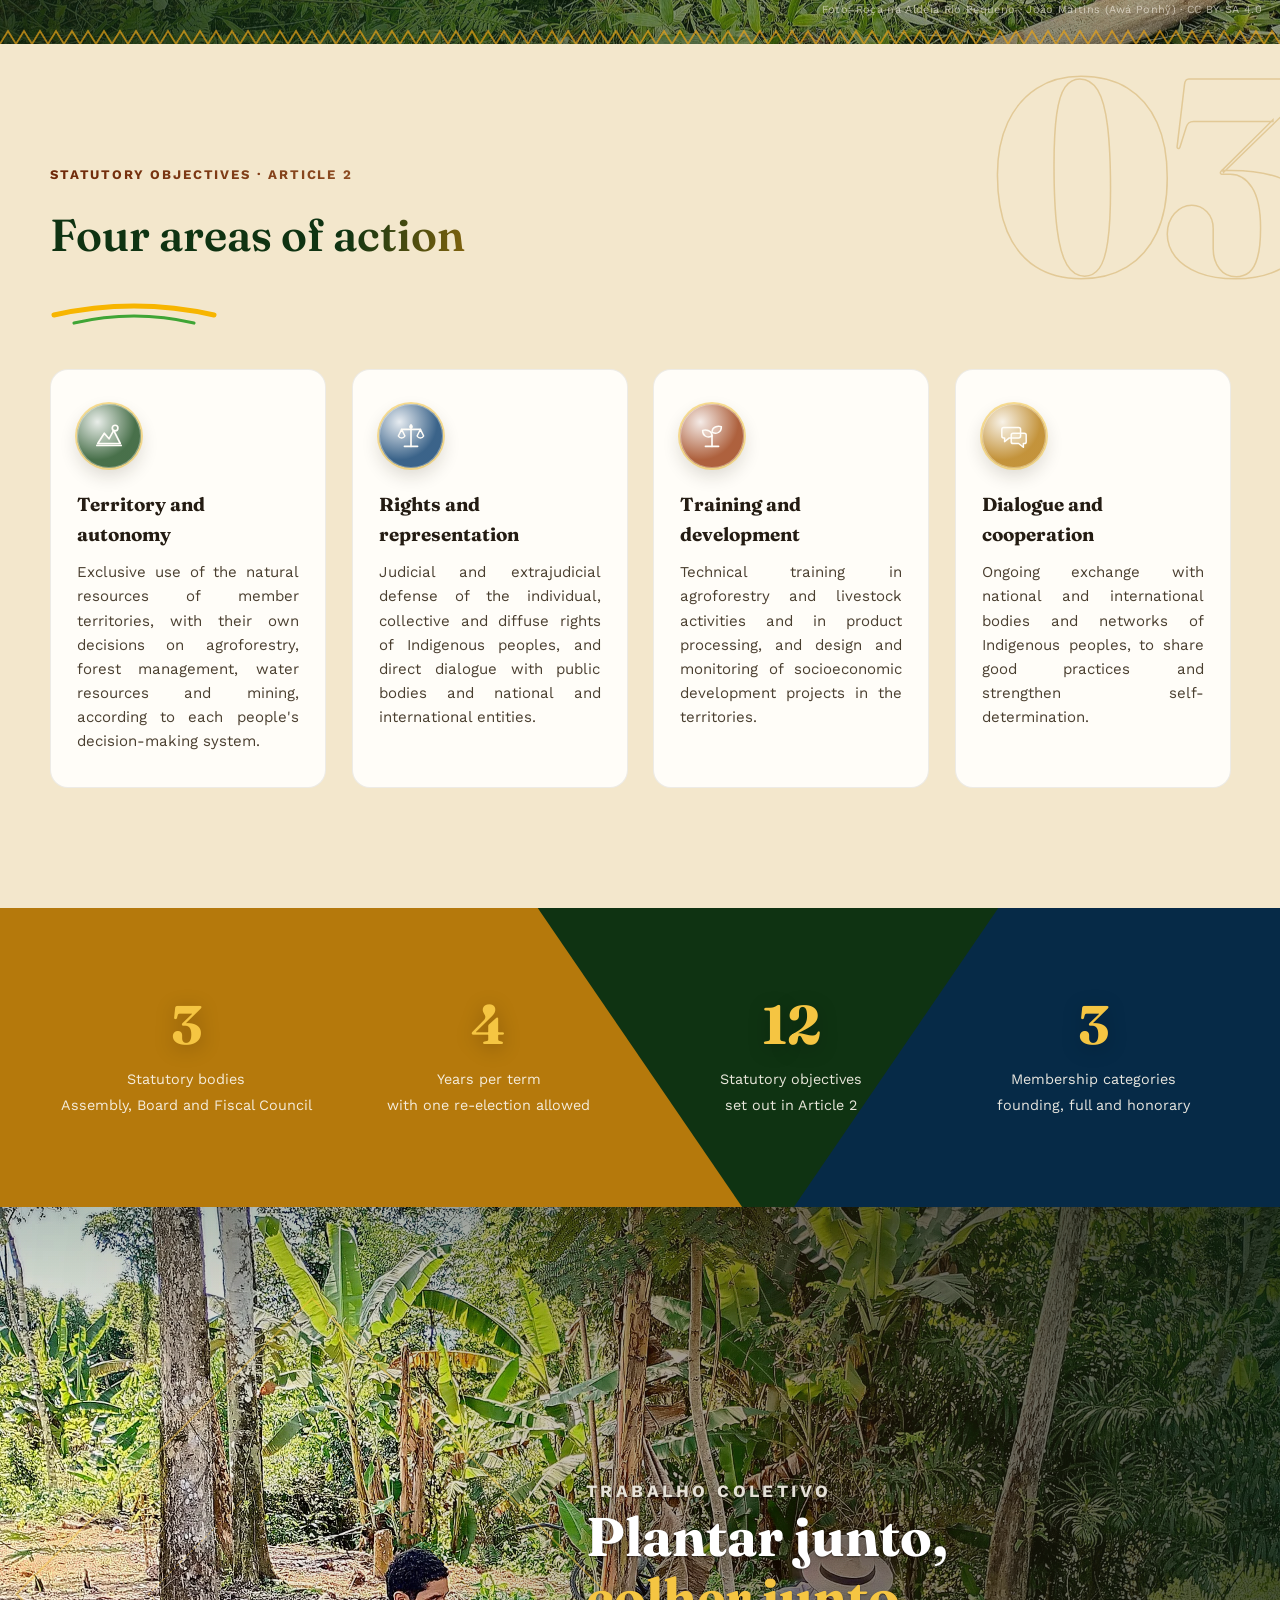
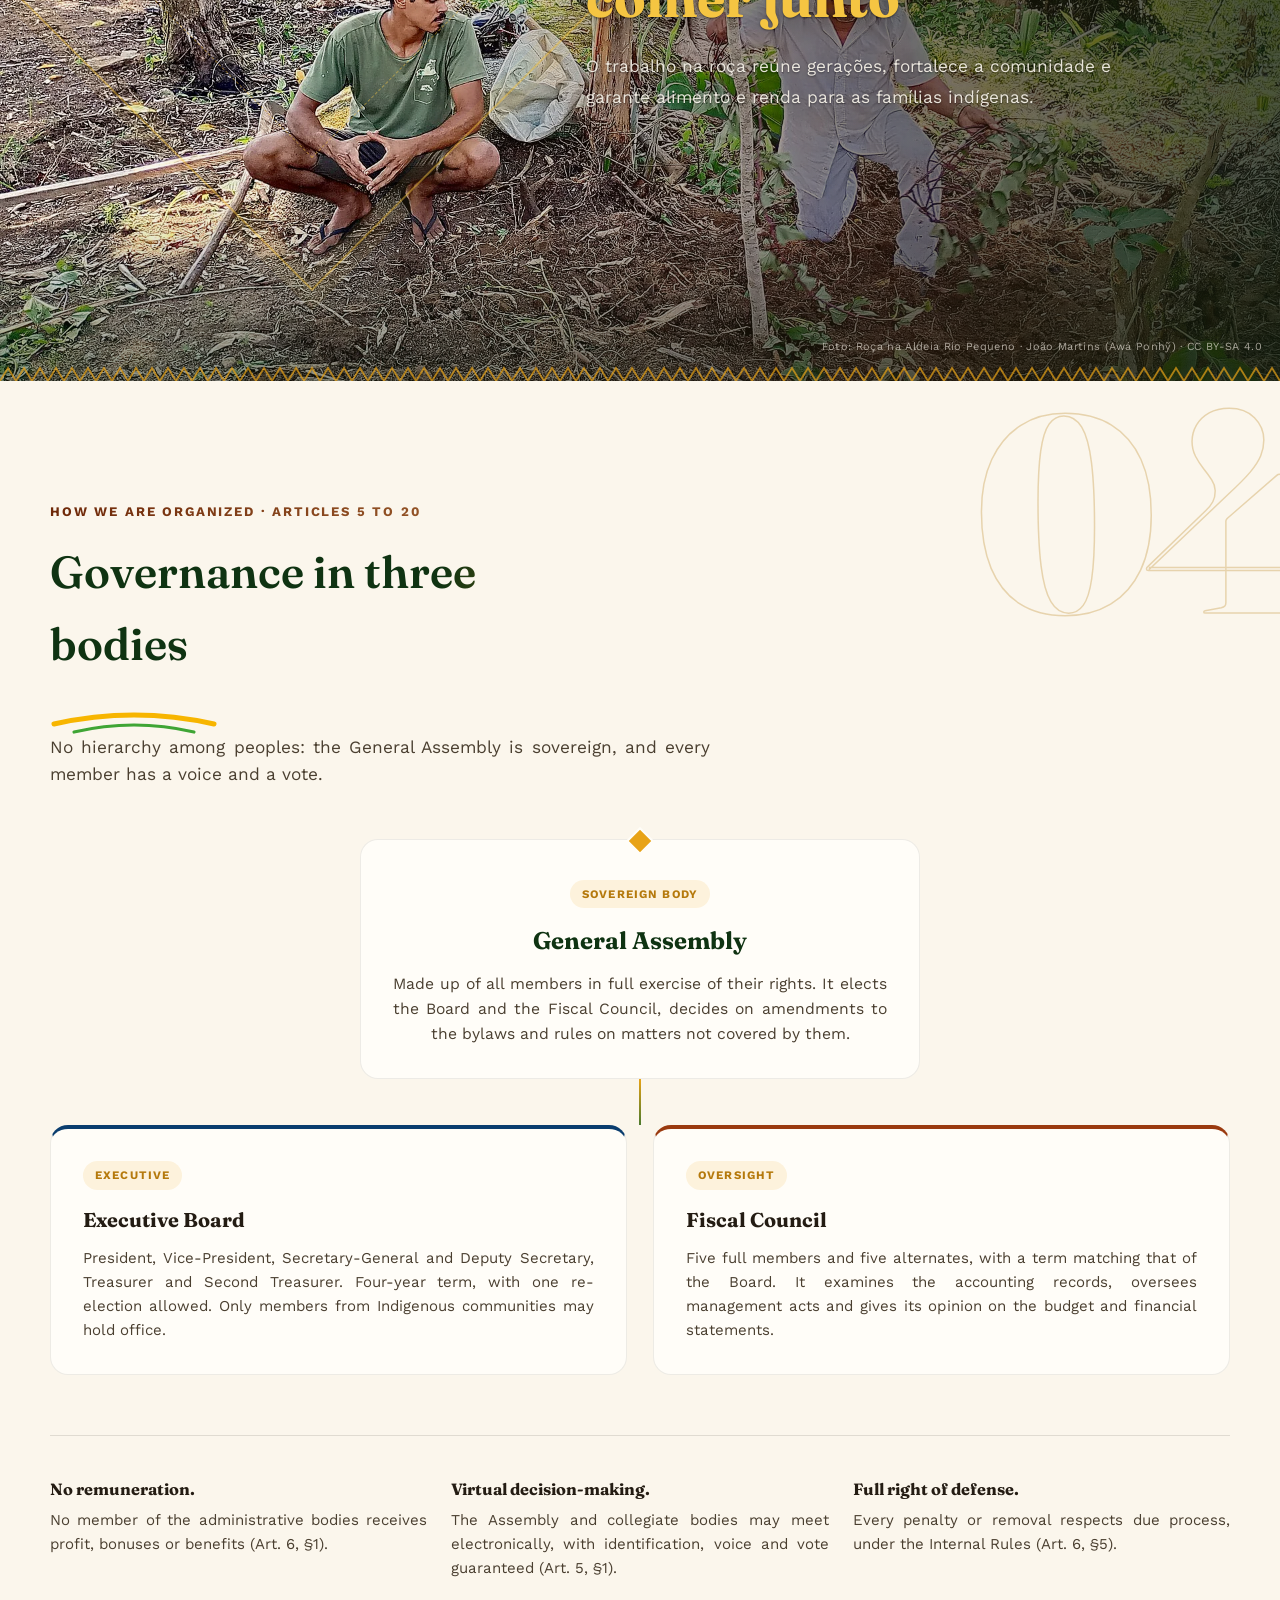
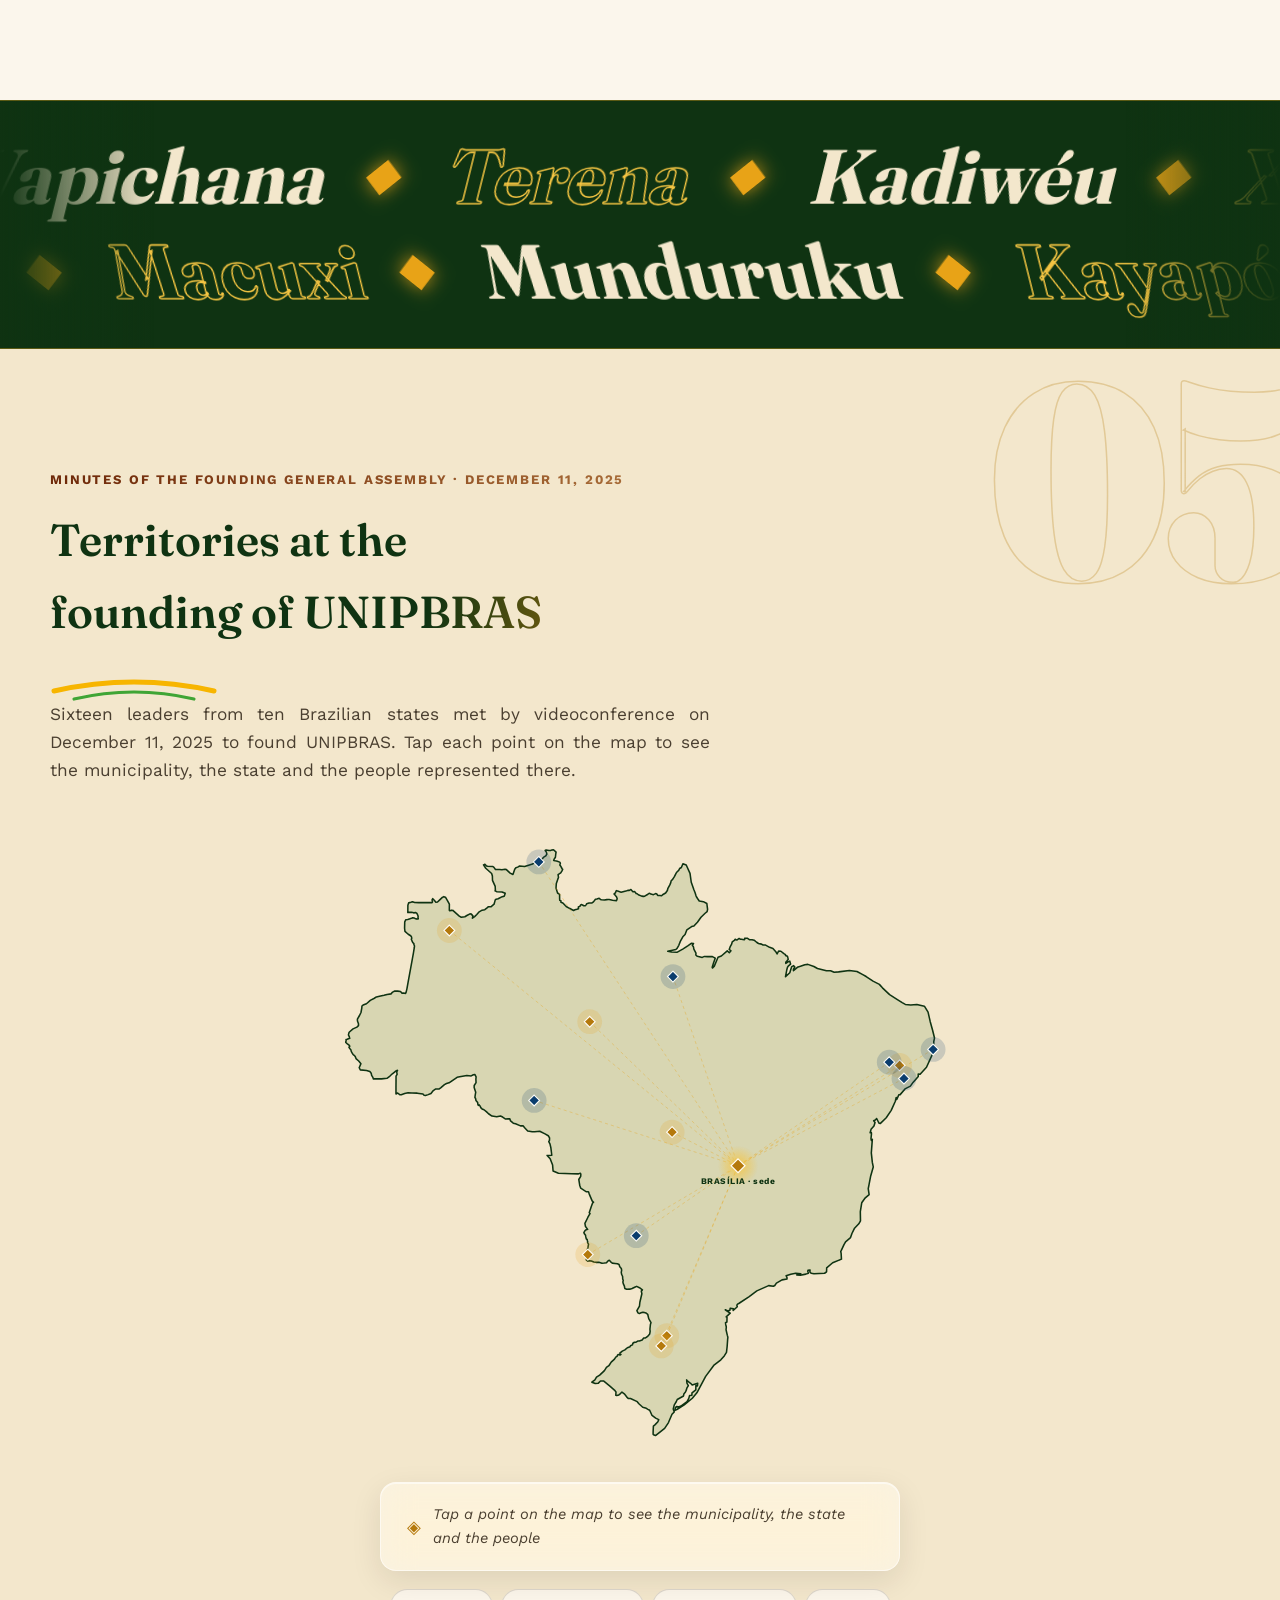
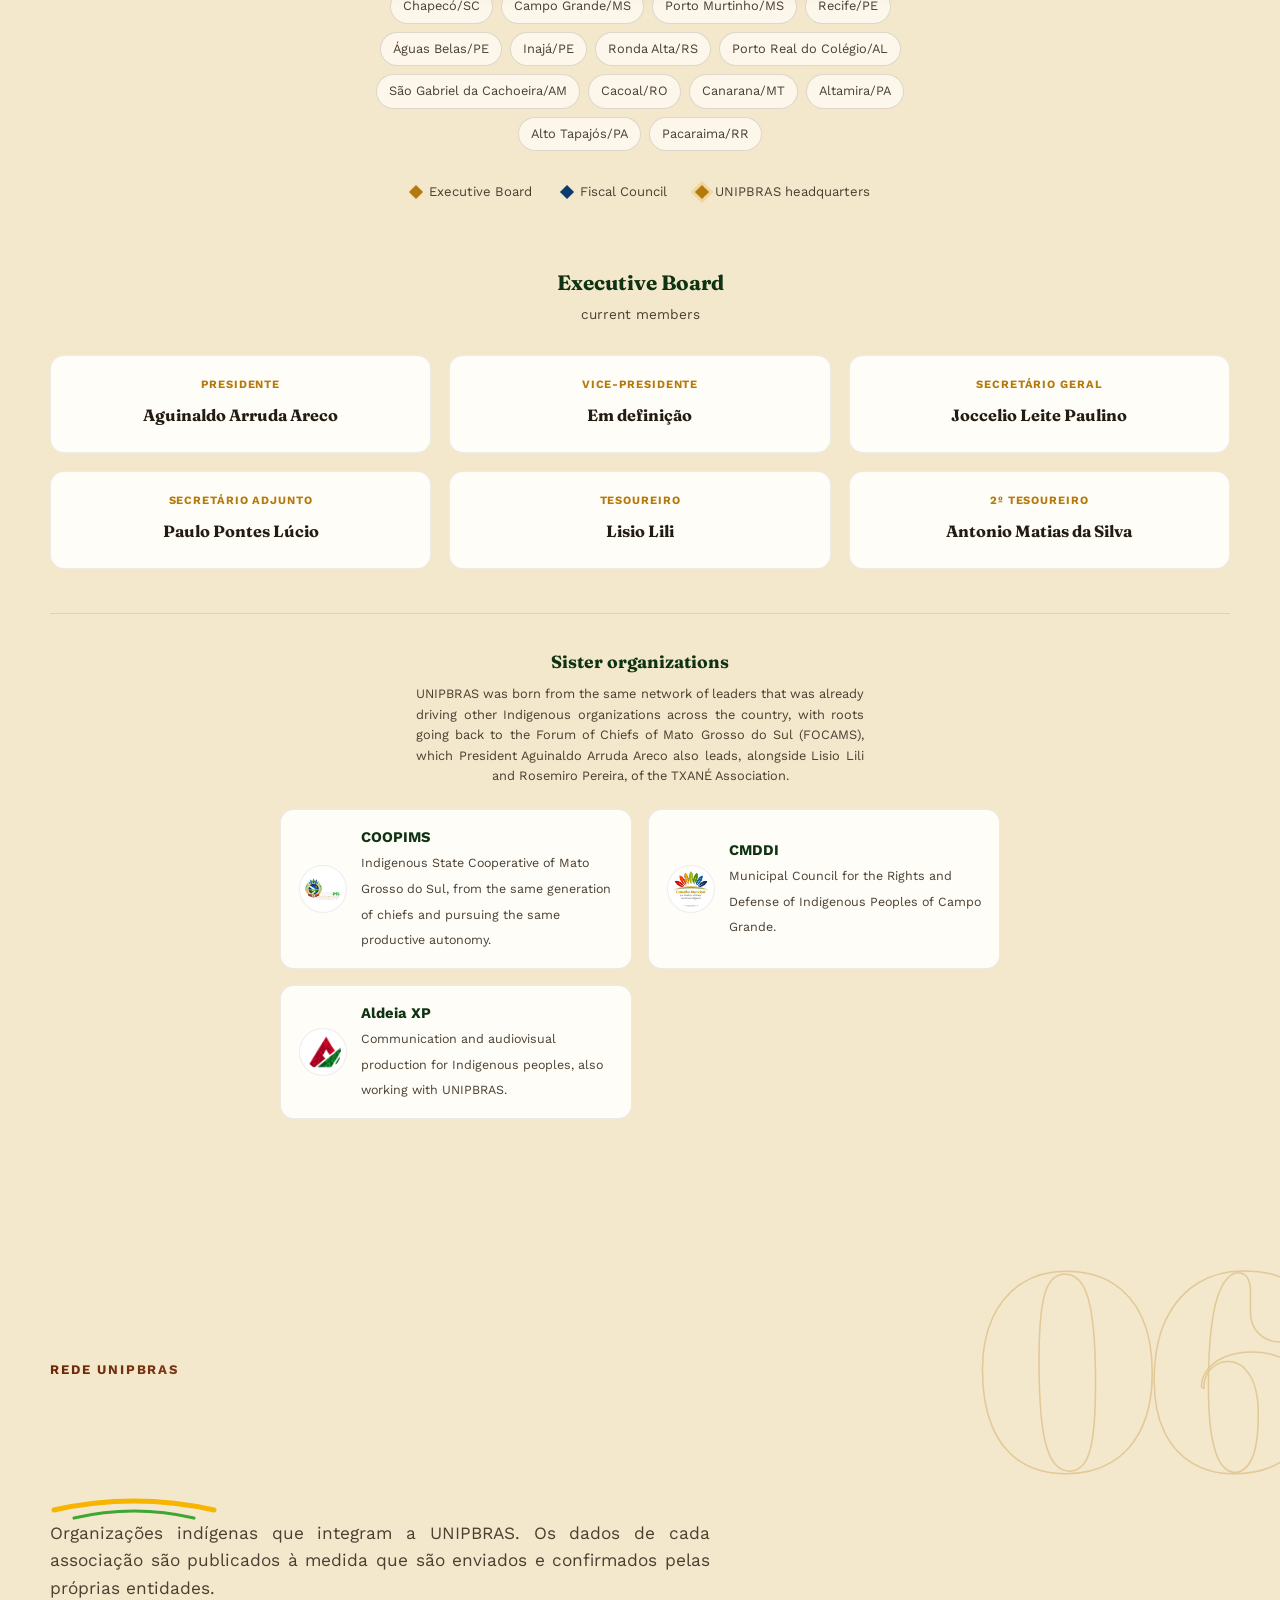
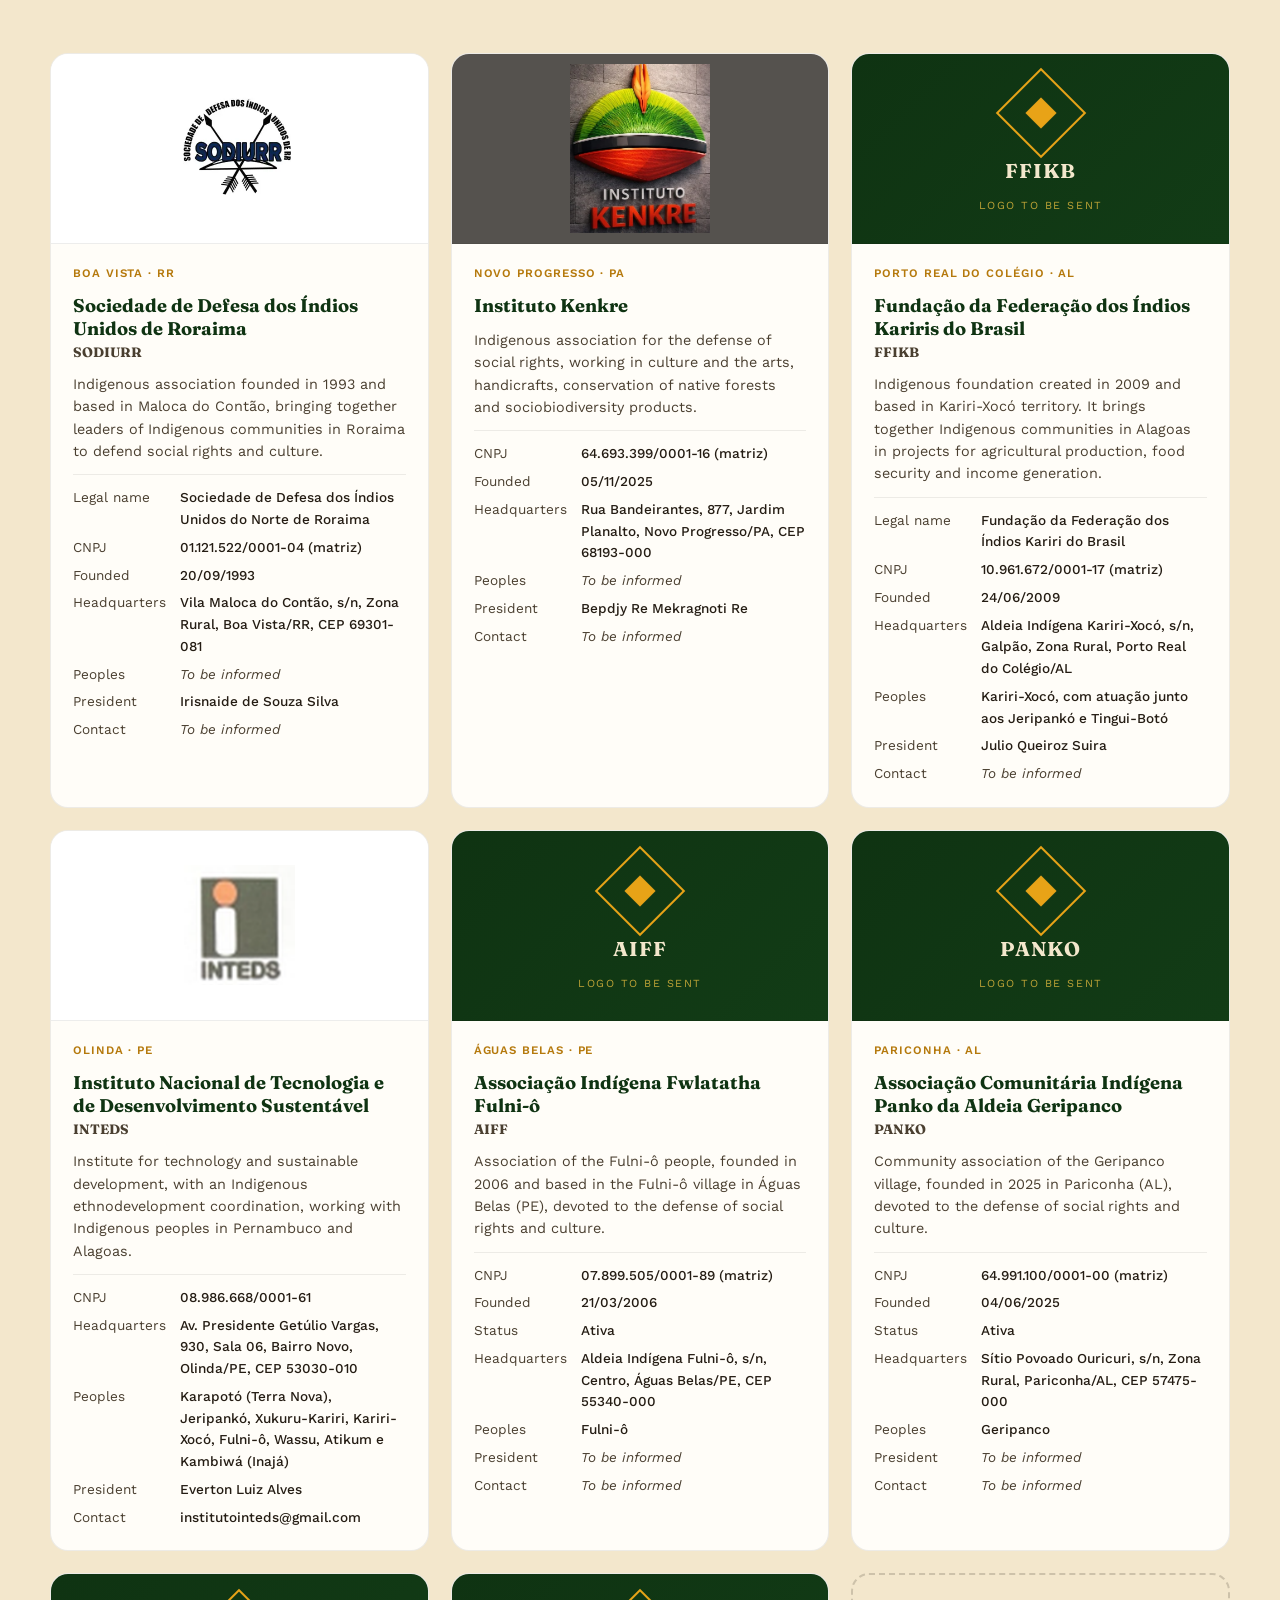
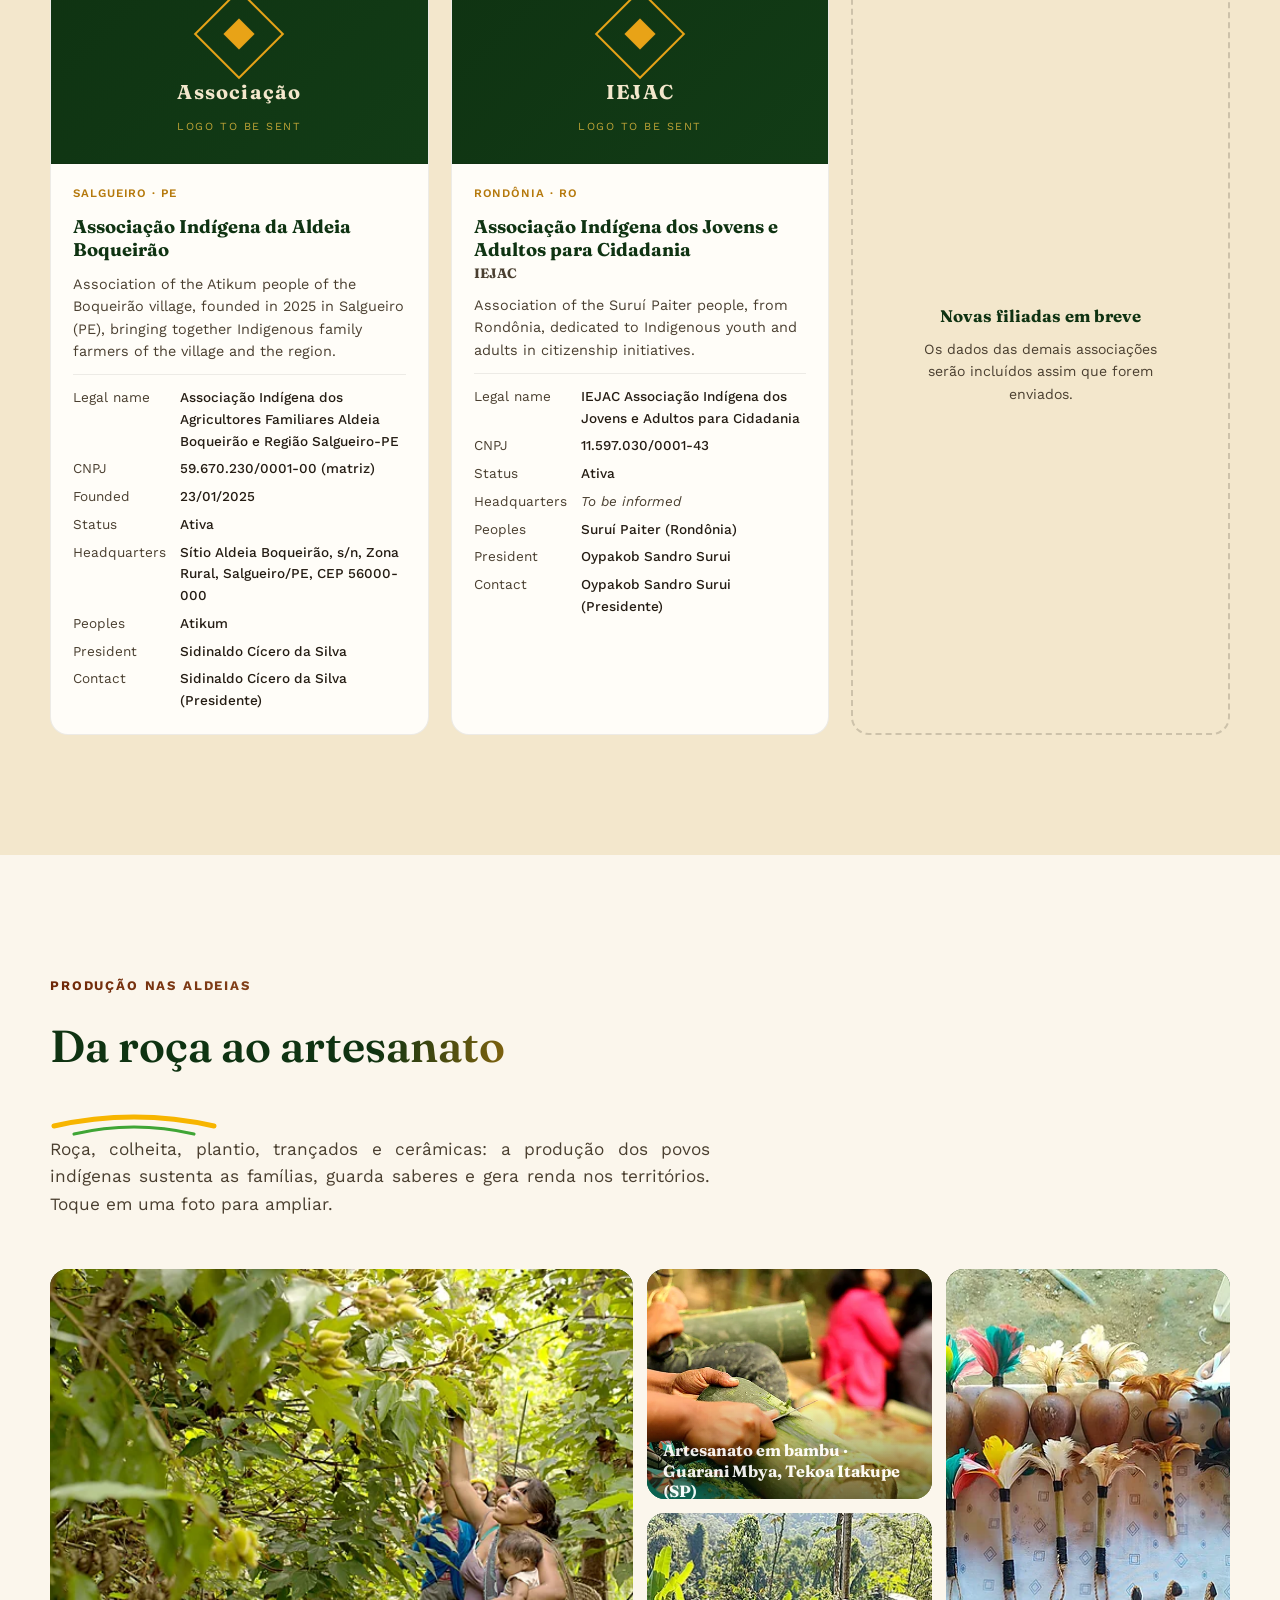
==== commit 6204d26b: "Associacoes: inclui IEJAC (povo Surui Paiter, RO) no site da UNIPBRAS Adiciona cartao e registro da " ====
--- a/index.html
+++ b/index.html
@@ -2162,6 +2162,23 @@
             <dt>Povos</dt><dd>Atikum</dd>
             <dt>Presidência</dt><dd>Sidinaldo Cícero da Silva</dd>
             <dt>Contato</dt><dd>Sidinaldo Cícero da Silva (Presidente)</dd>
+          </dl>
+        </div>
+      </article>
+
+      <article class="assoc-card reveal">
+        <div class="assoc-logo is-selo" aria-hidden="true"><span class="assoc-selo"></span><span class="assoc-selo-nome">IEJAC</span><span class="assoc-selo-aviso">logomarca a enviar</span></div>
+        <div class="assoc-body">
+          <span class="assoc-uf">Rondônia &middot; RO</span>
+          <h3>Associação Indígena dos Jovens e Adultos para Cidadania</h3>
+          <p class="assoc-desc">Associação do povo Suruí Paiter, de Rondônia, voltada a jovens e adultos indígenas em ações de cidadania.</p>
+          <dl class="assoc-dados">
+            <dt>Razão social</dt><dd>IEJAC Associação Indígena dos Jovens e Adultos para Cidadania</dd>
+            <dt>CNPJ</dt><dd>11.597.030/0001-43</dd>
+            <dt>Situação</dt><dd>Ativa</dd>
+            <dt>Povos</dt><dd>Suruí Paiter (Rondônia)</dd>
+            <dt>Presidência</dt><dd>Oypakob Sandro Surui</dd>
+            <dt>Contato</dt><dd>Oypakob Sandro Surui (Presidente)</dd>
           </dl>
         </div>
       </article>
--- a/adm.css
+++ b/adm.css
@@ -110,3 +110,6 @@
   .doc-item{ flex-wrap:wrap; }
   .doc-btn{ width:100%; text-align:center; }
 }
+.adm-tabela-larga{ overflow-x:auto; }
+.adm-tabela-larga table{ min-width:2100px; }
+.adm-tabela-larga input{ min-width:120px; }
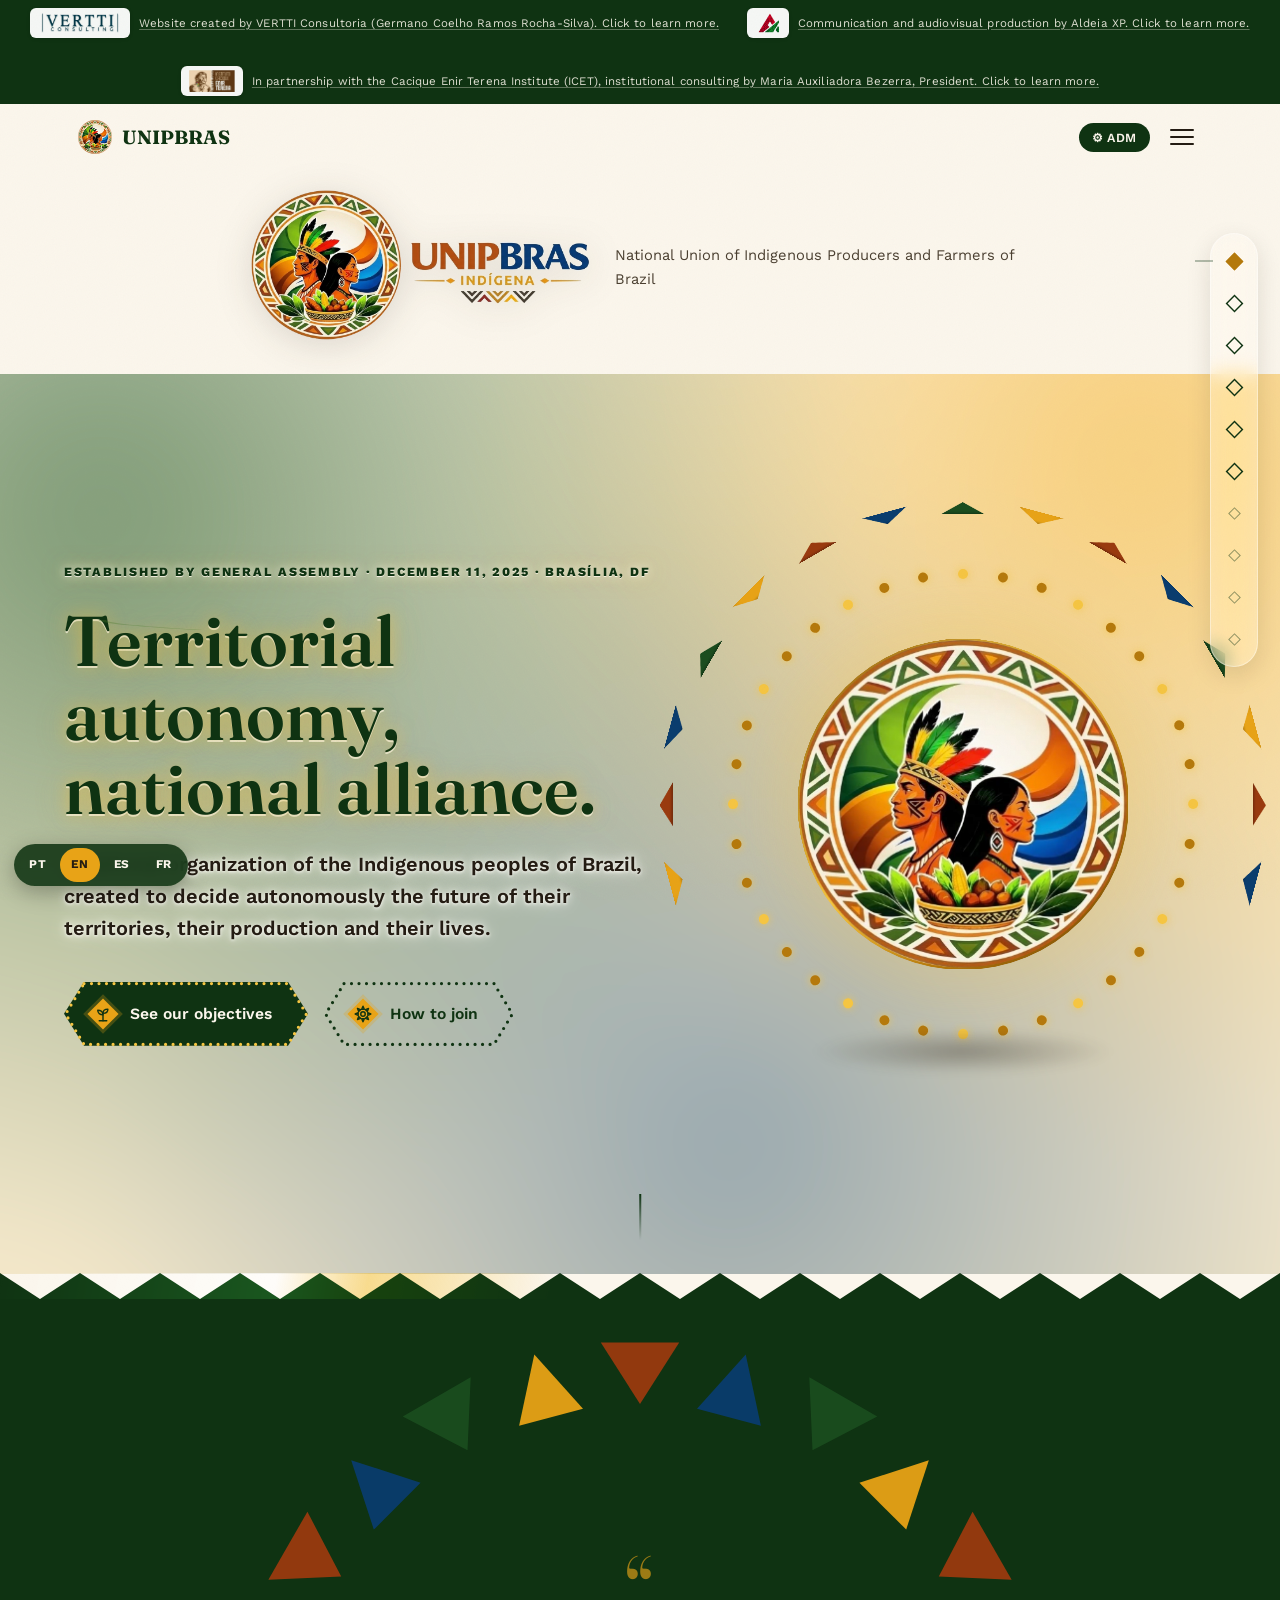
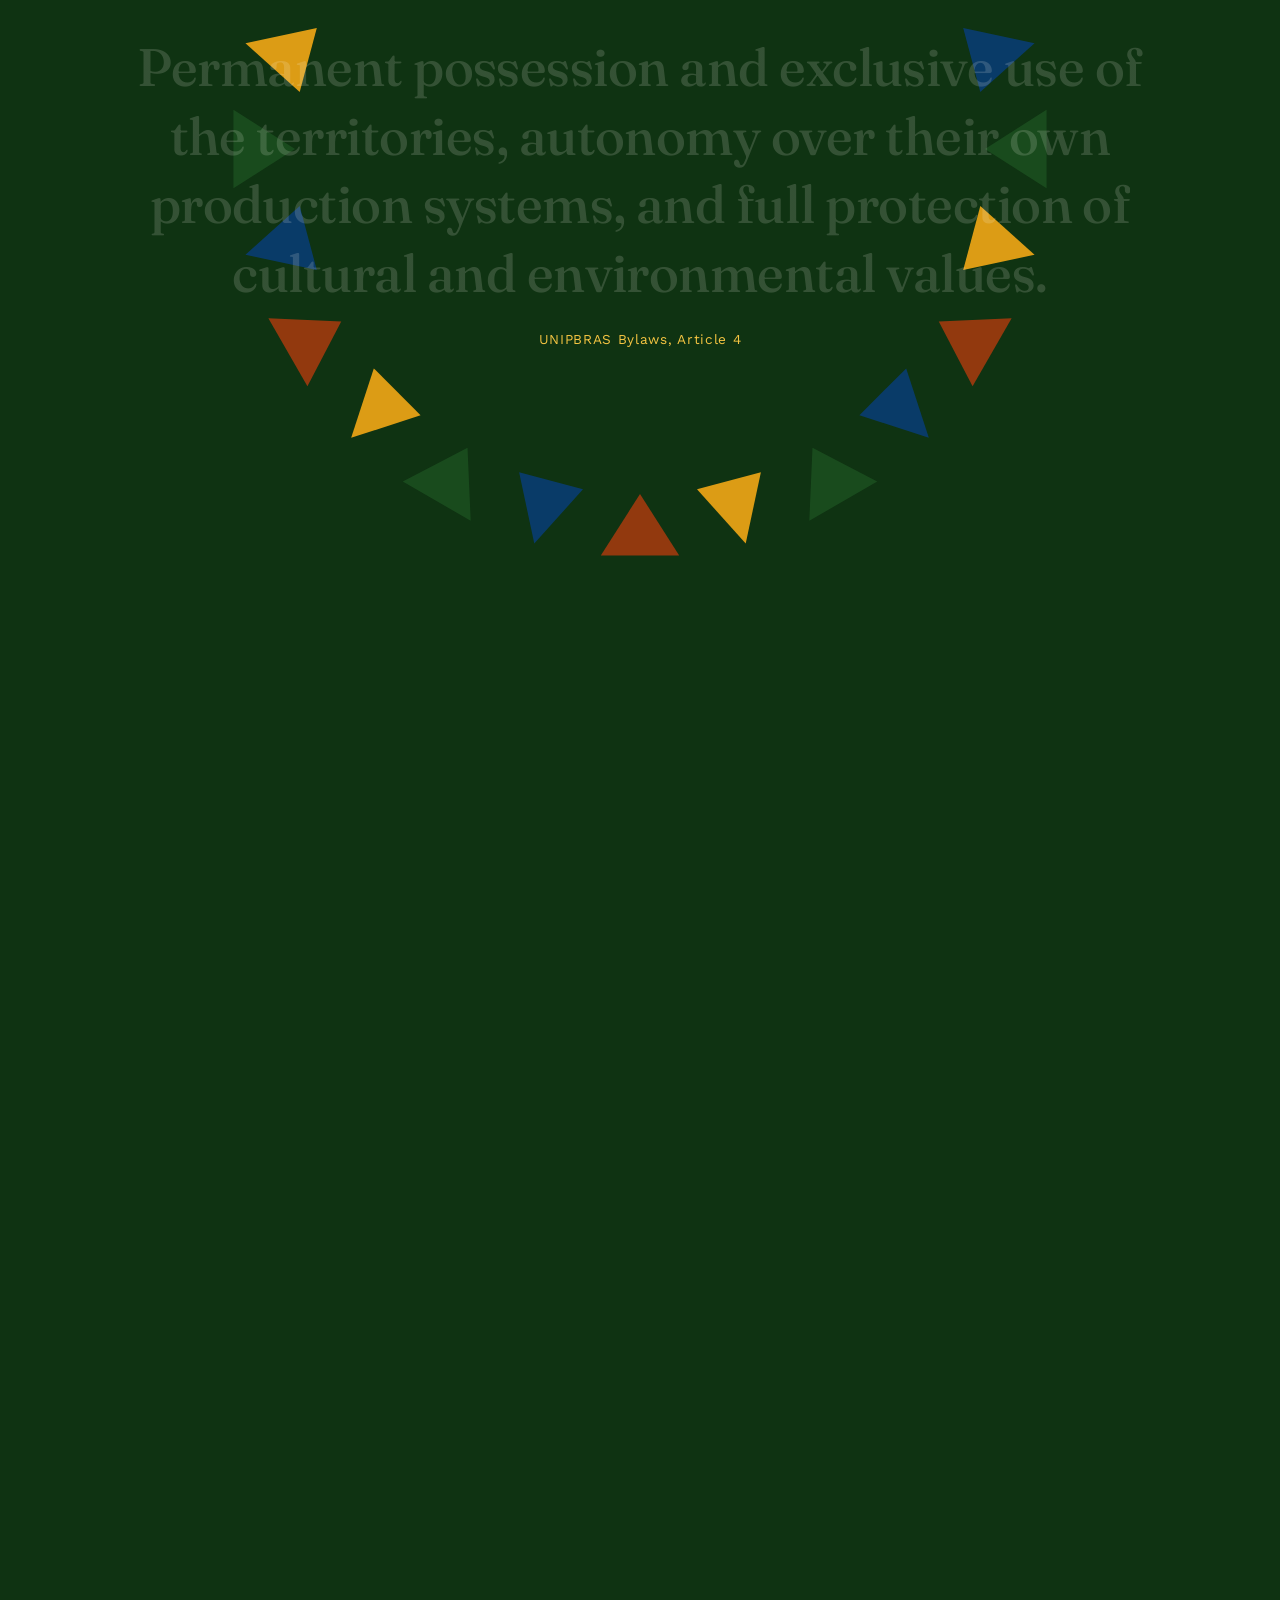
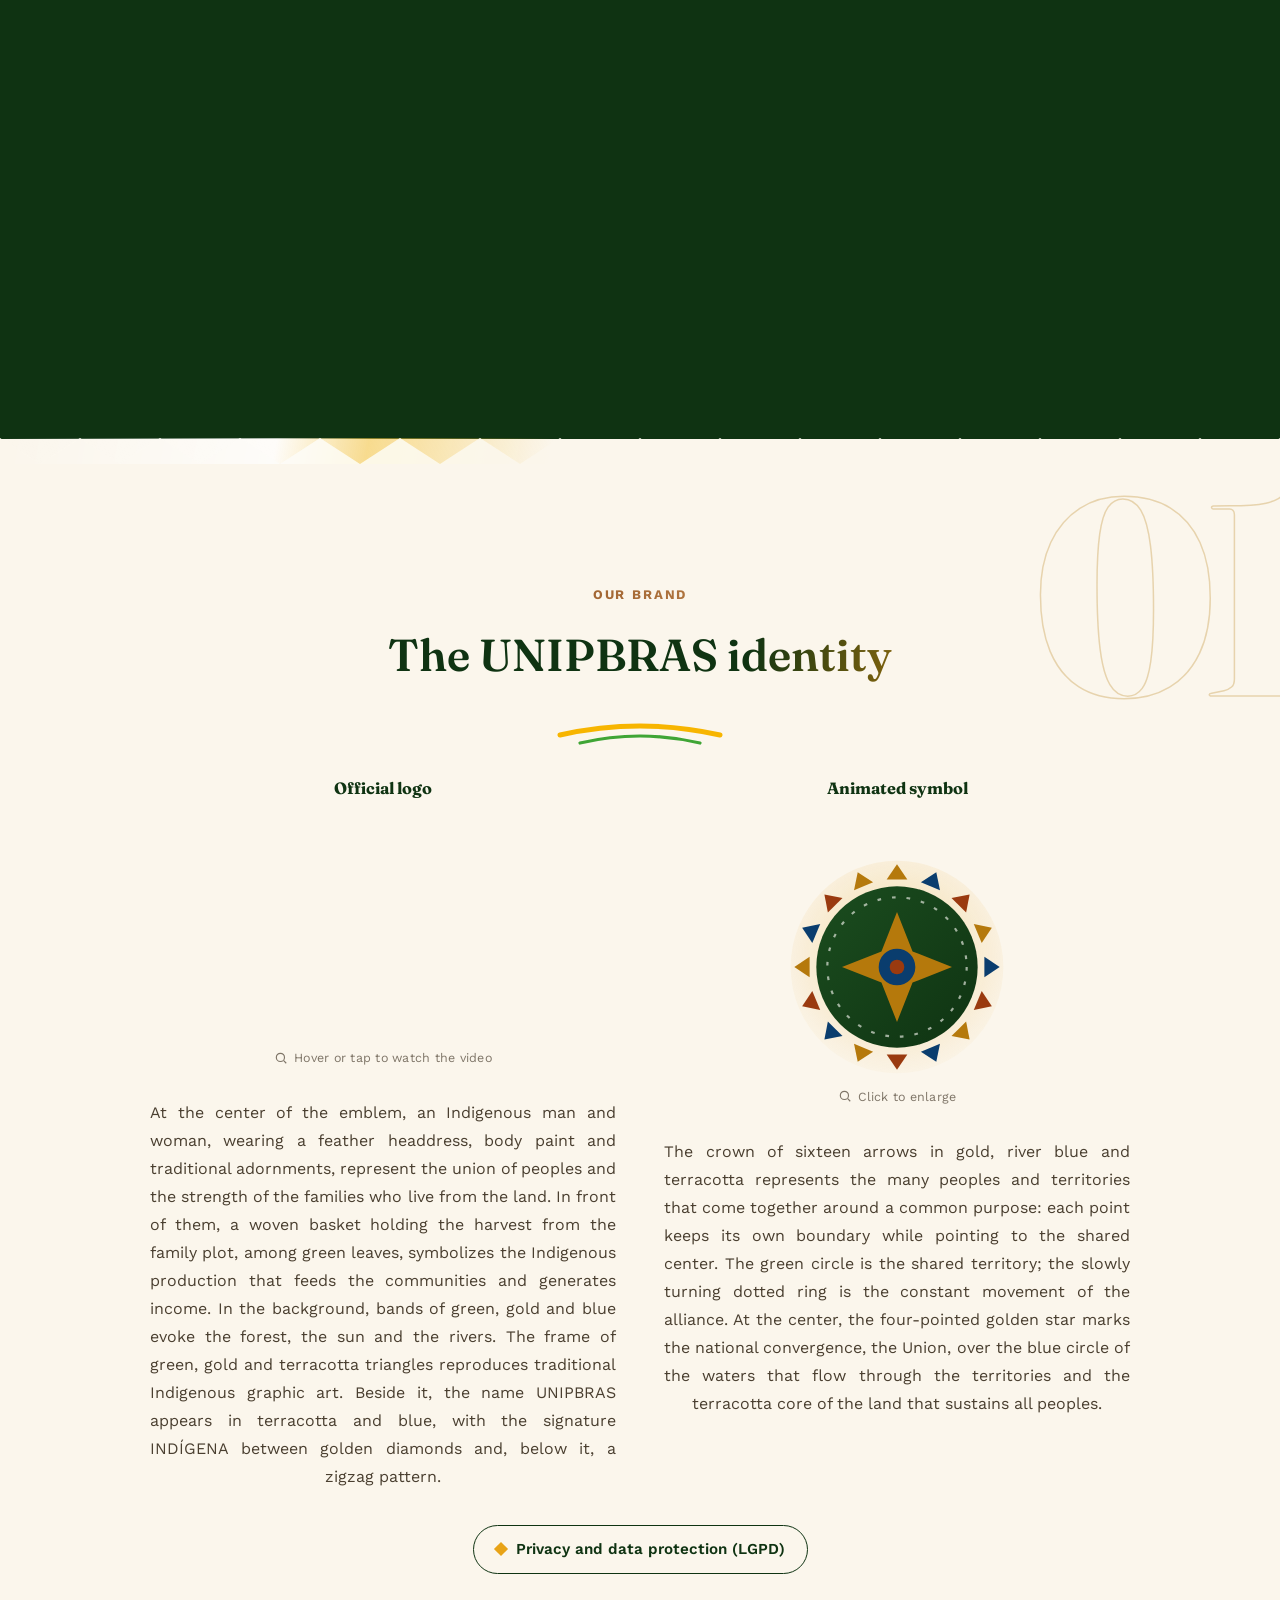
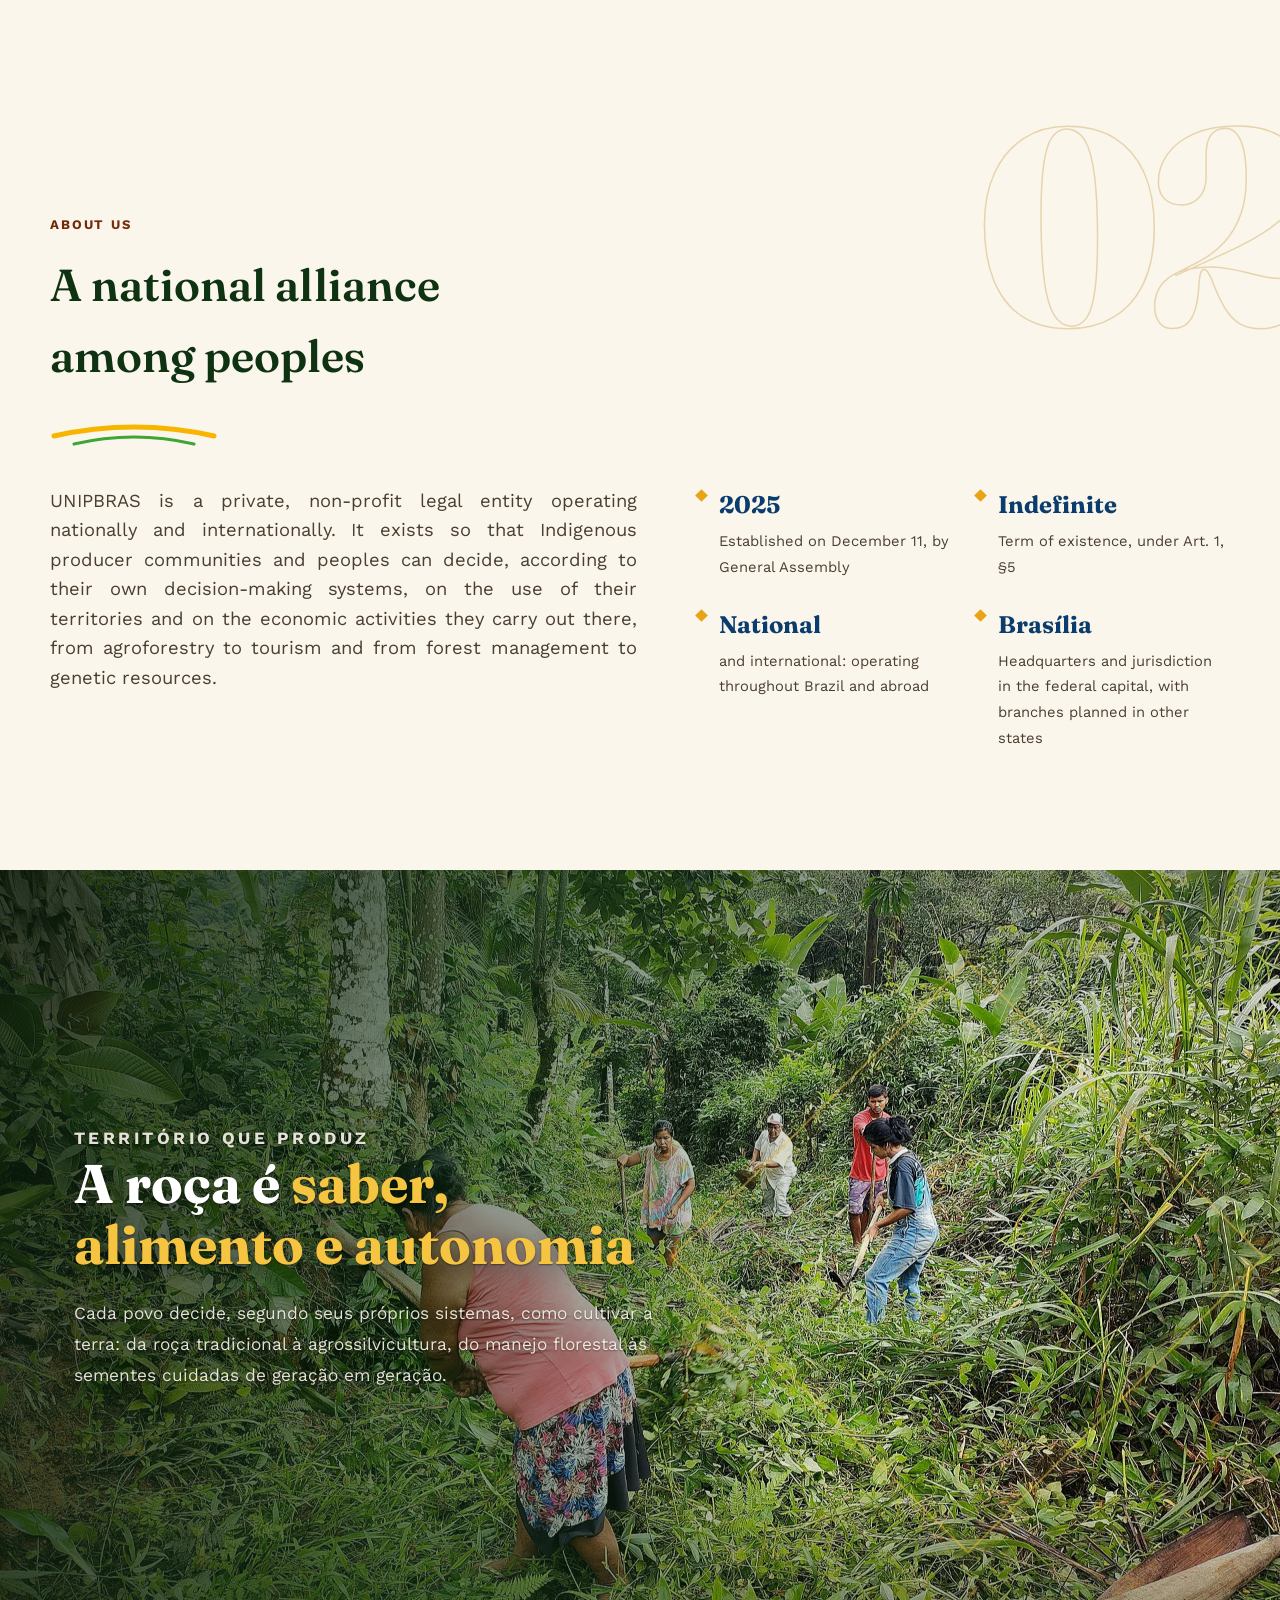
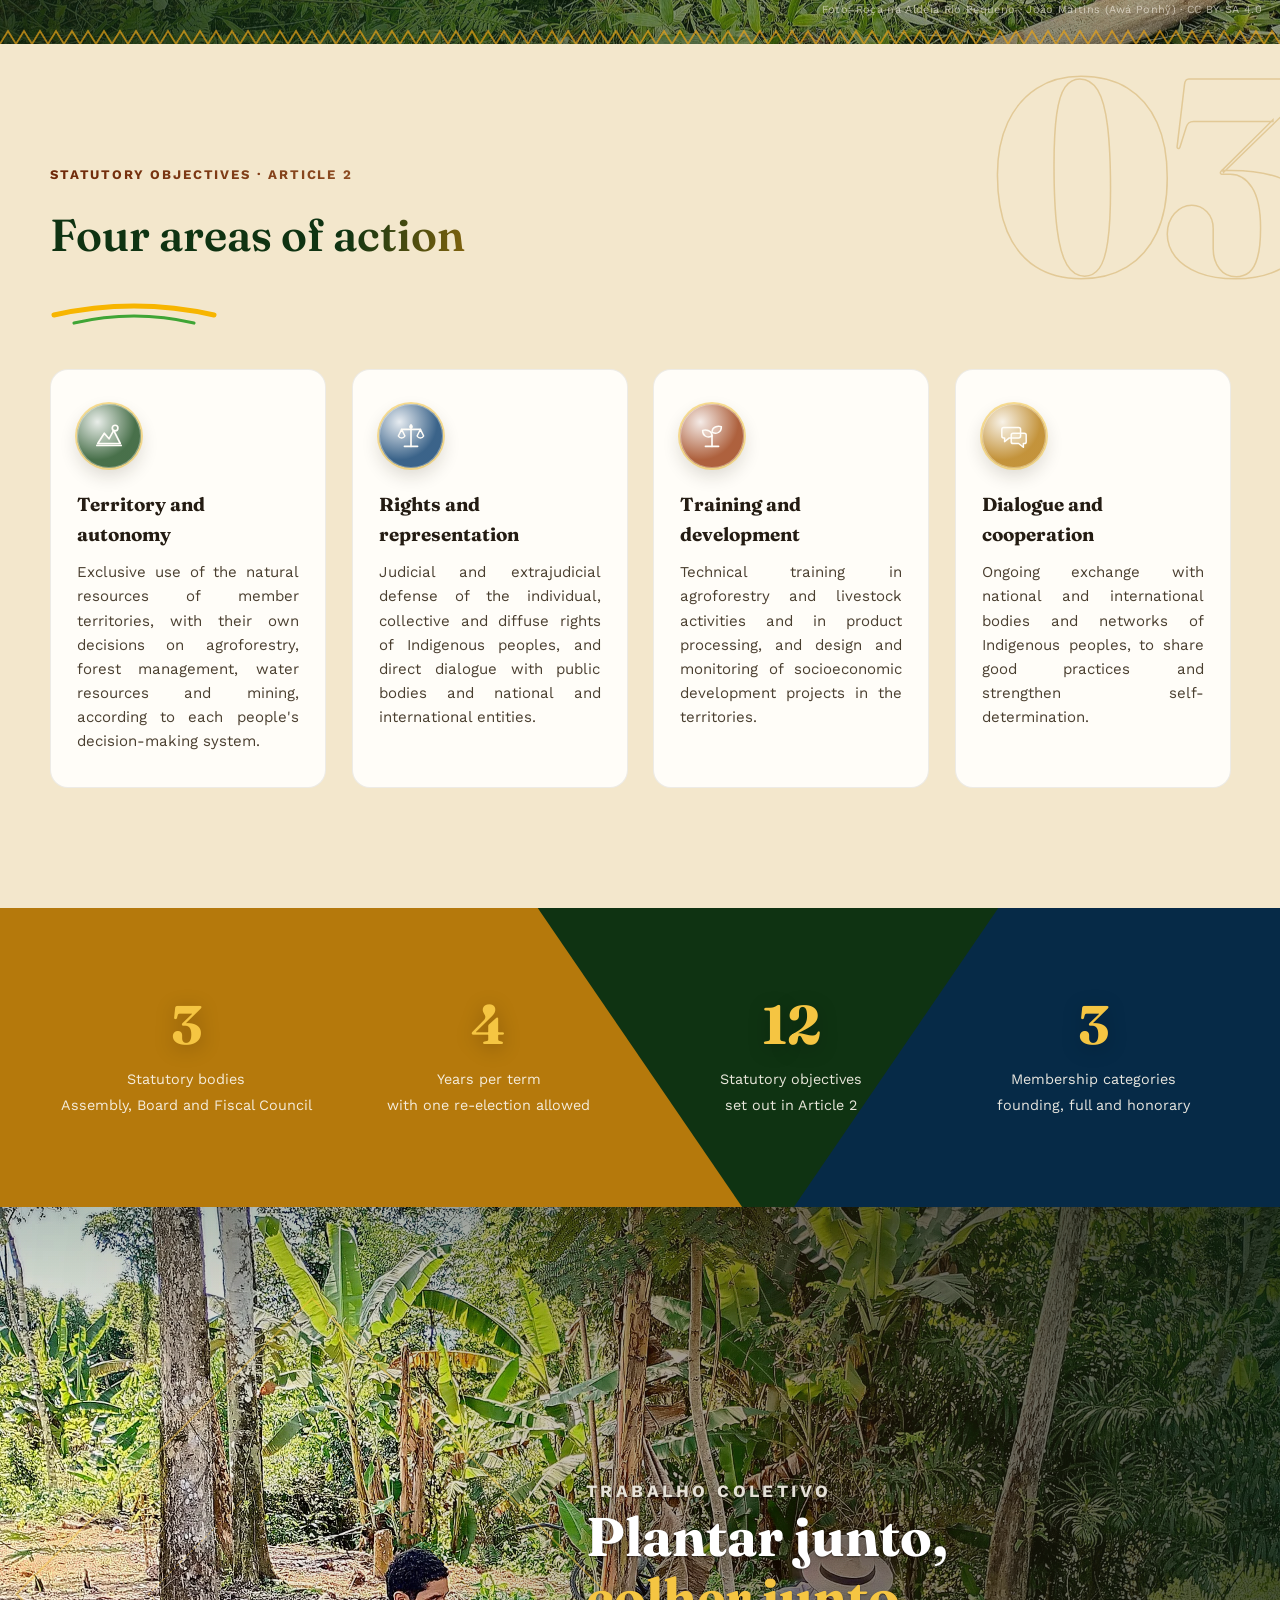
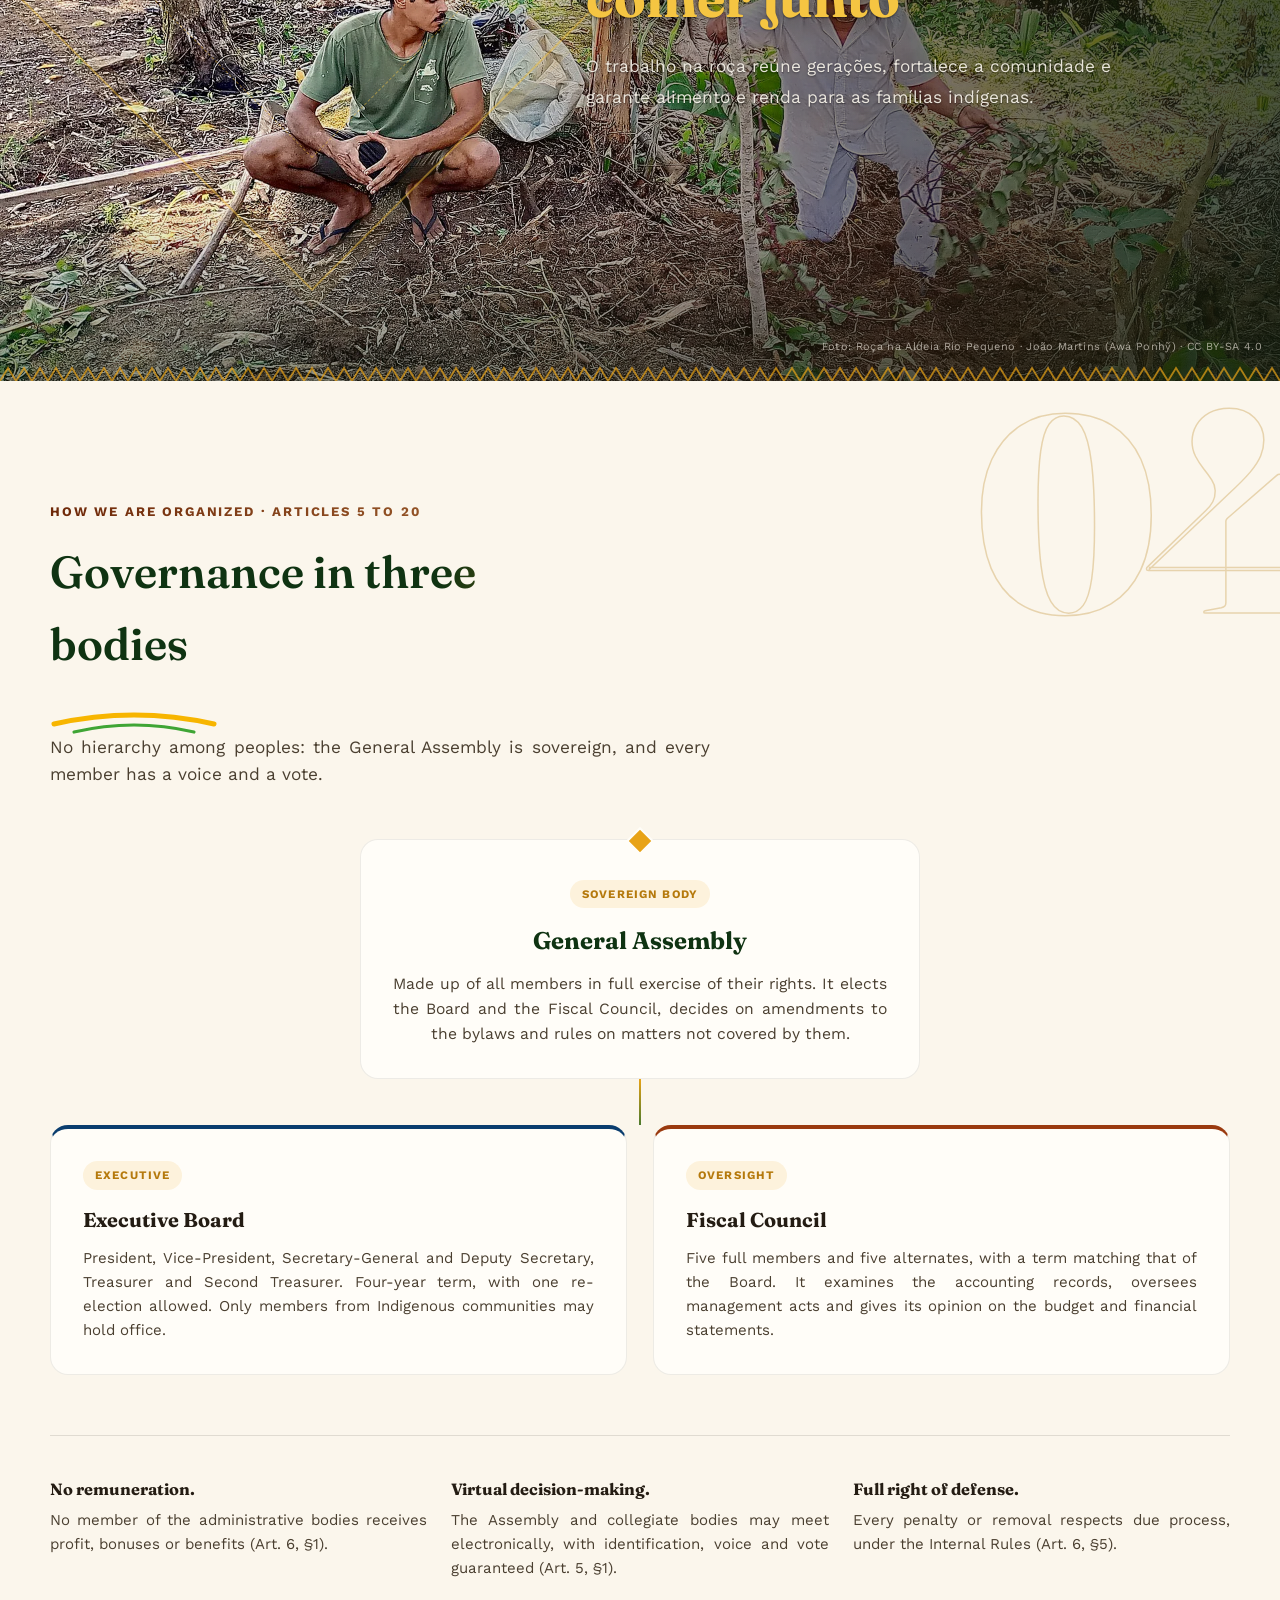
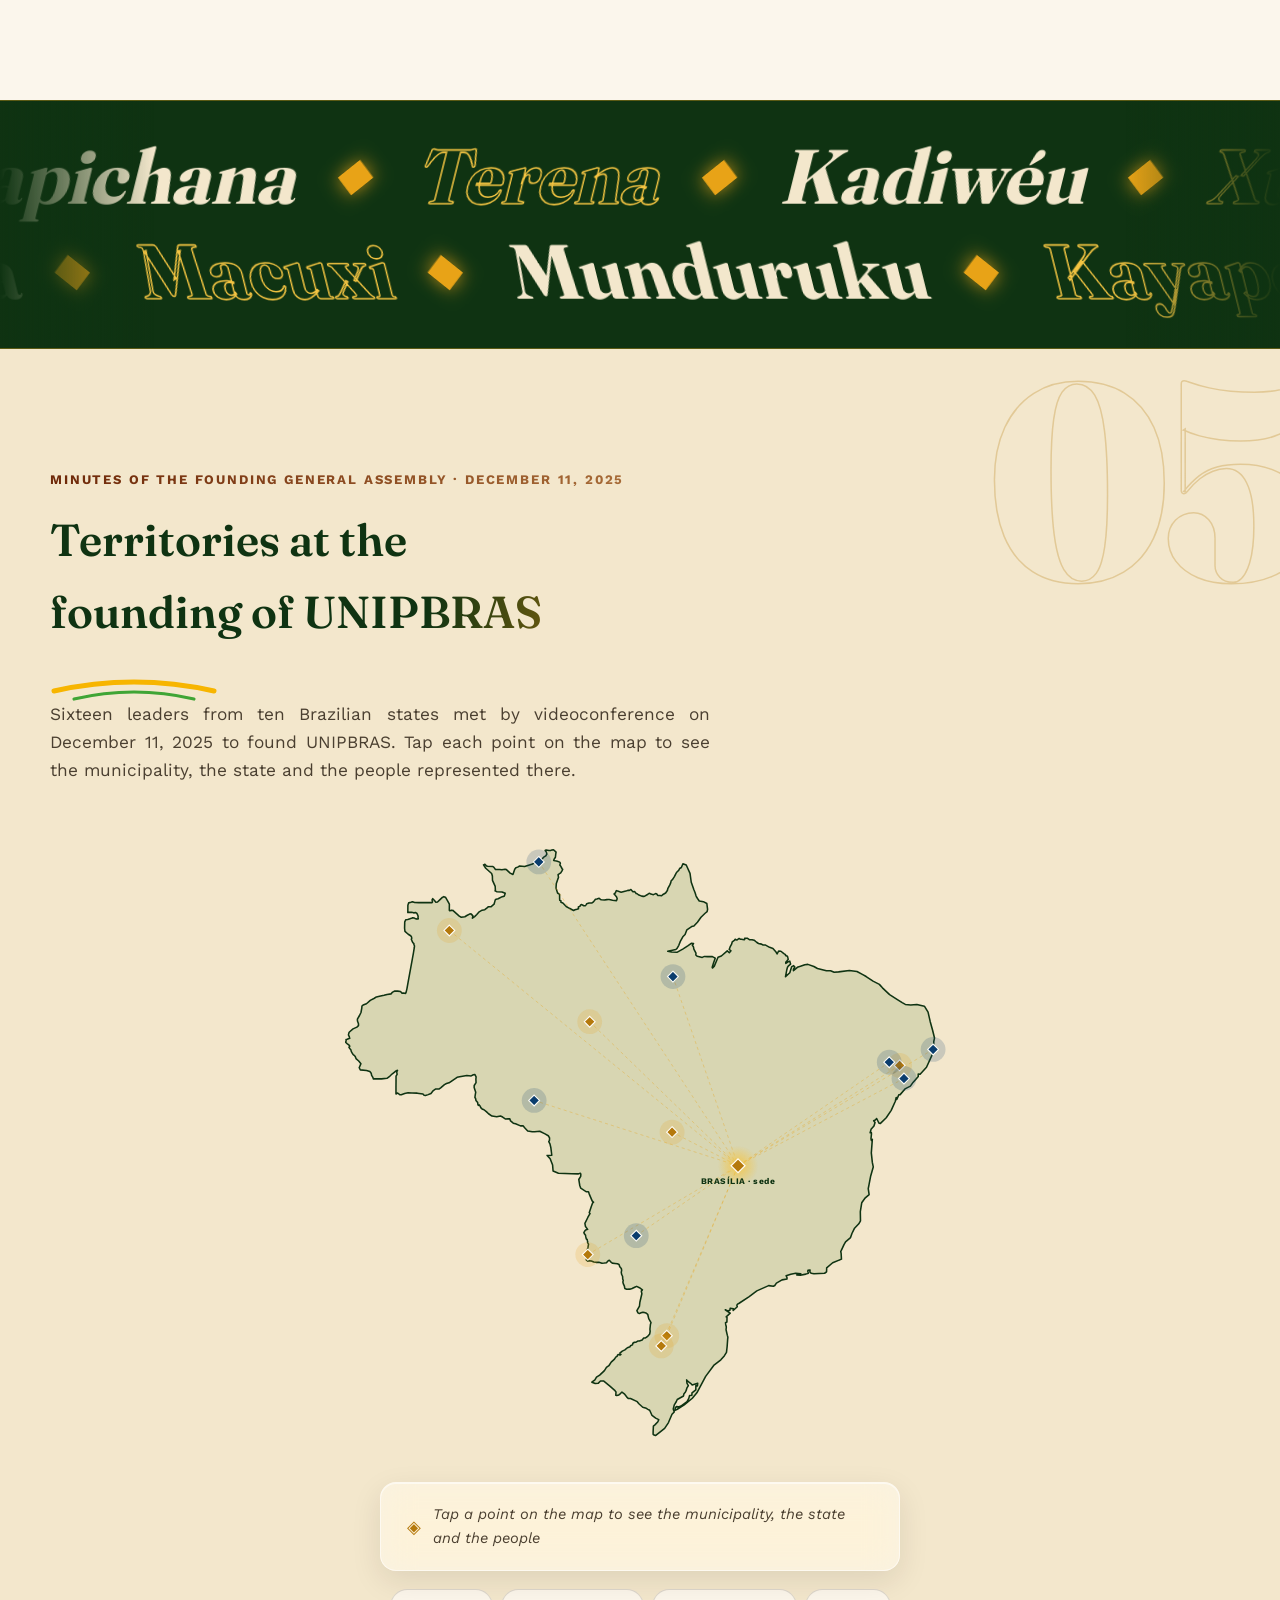
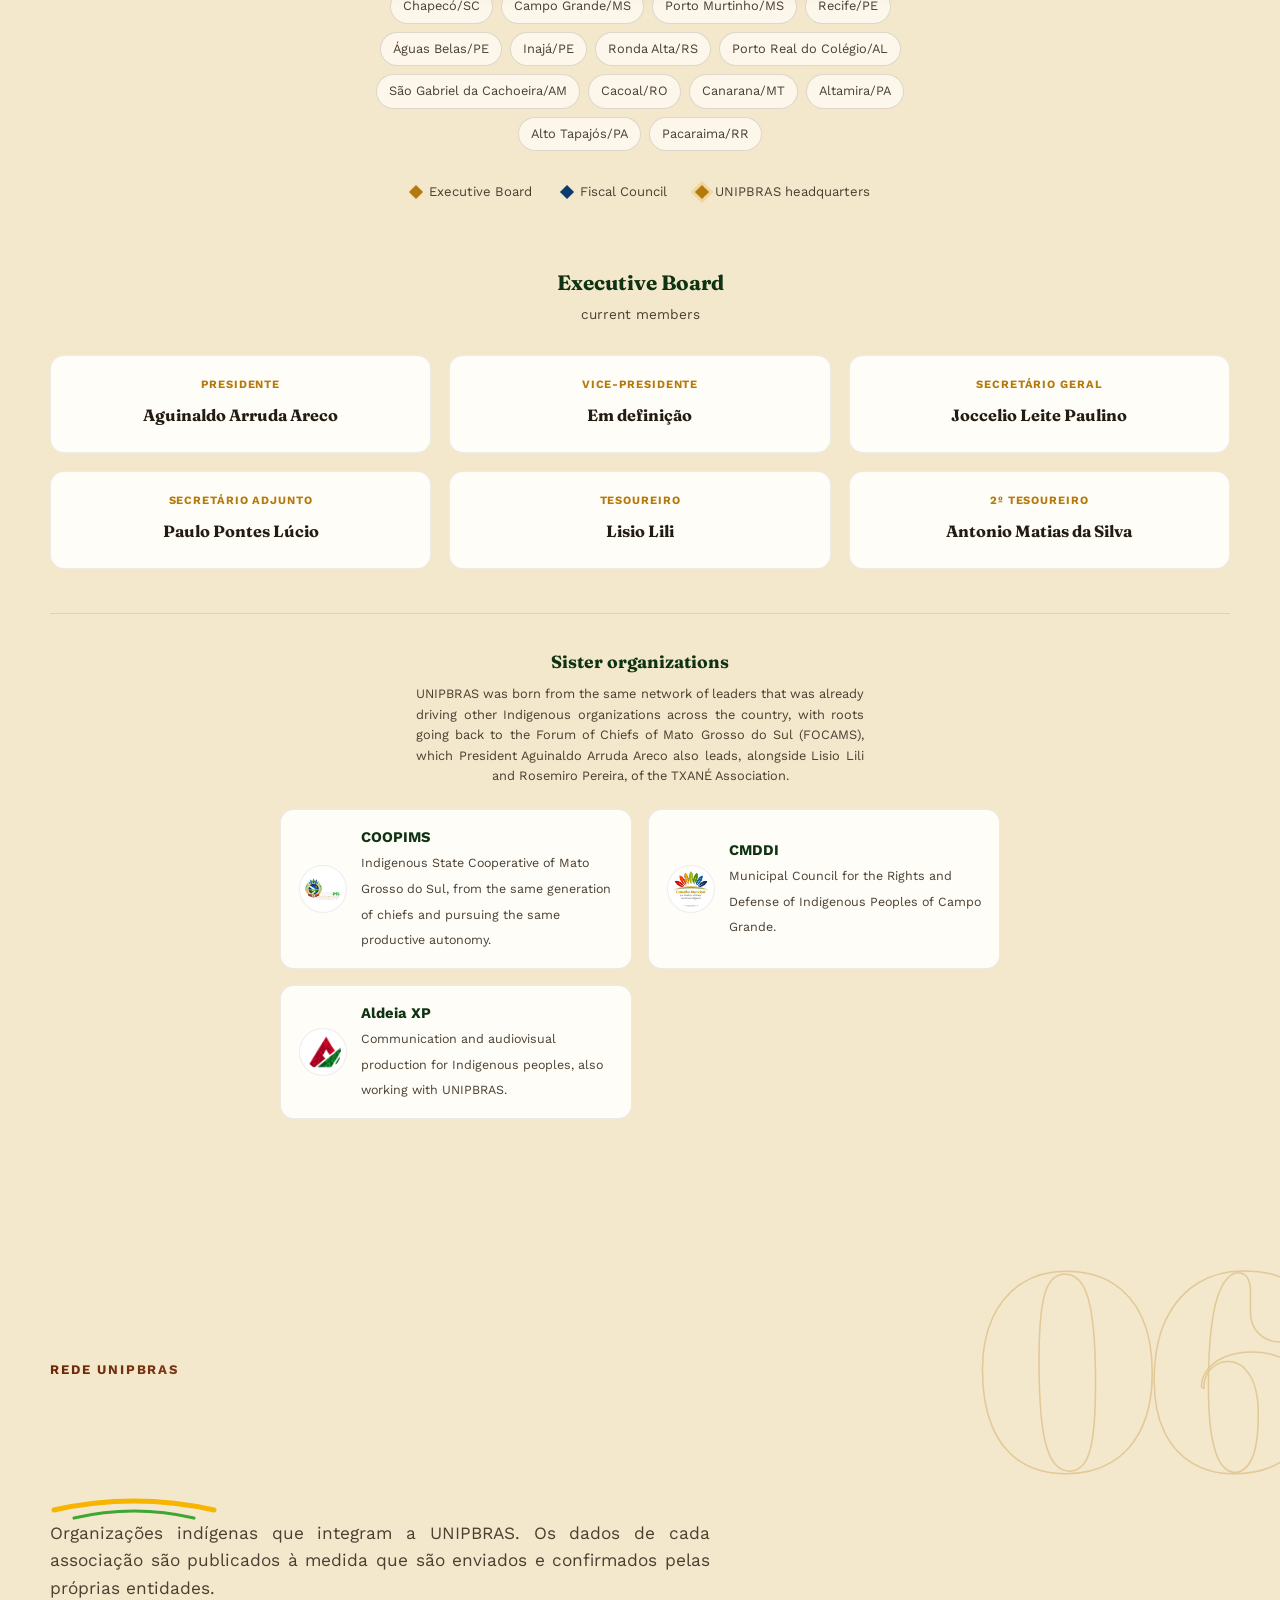
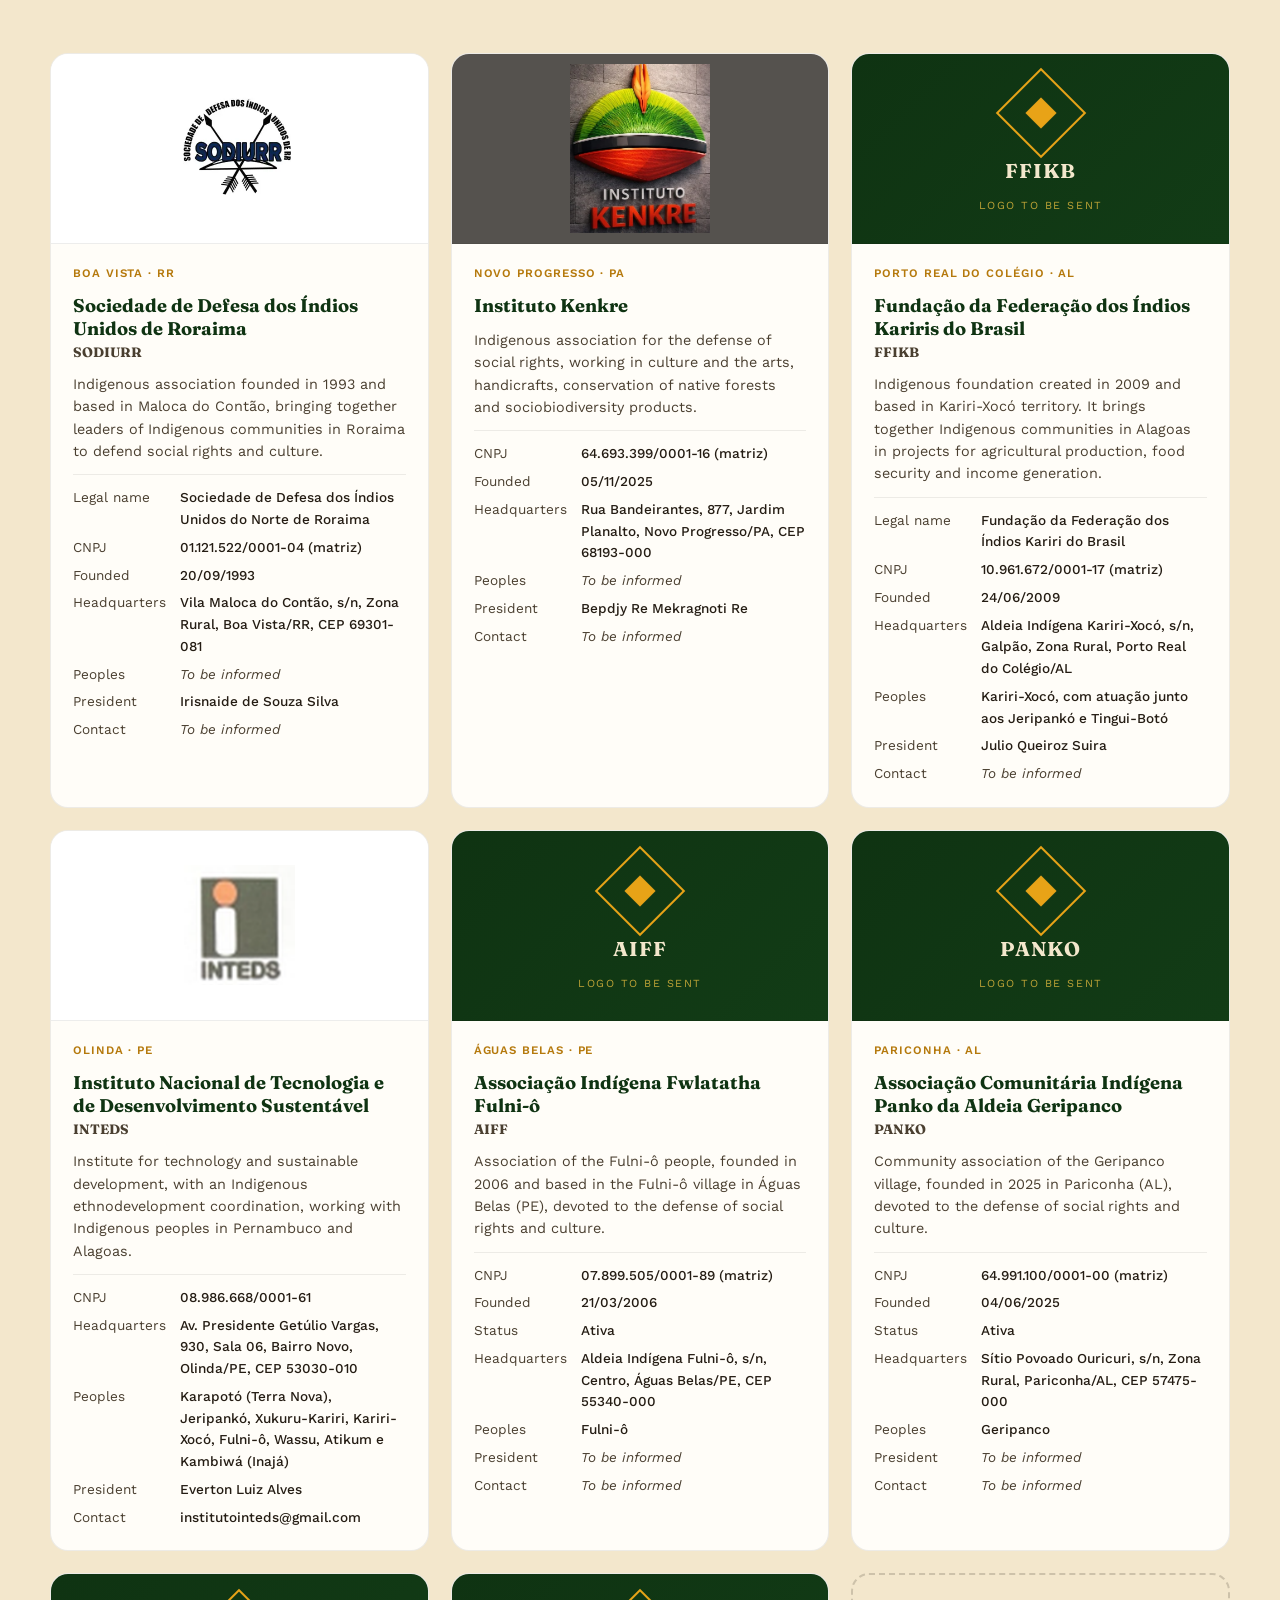
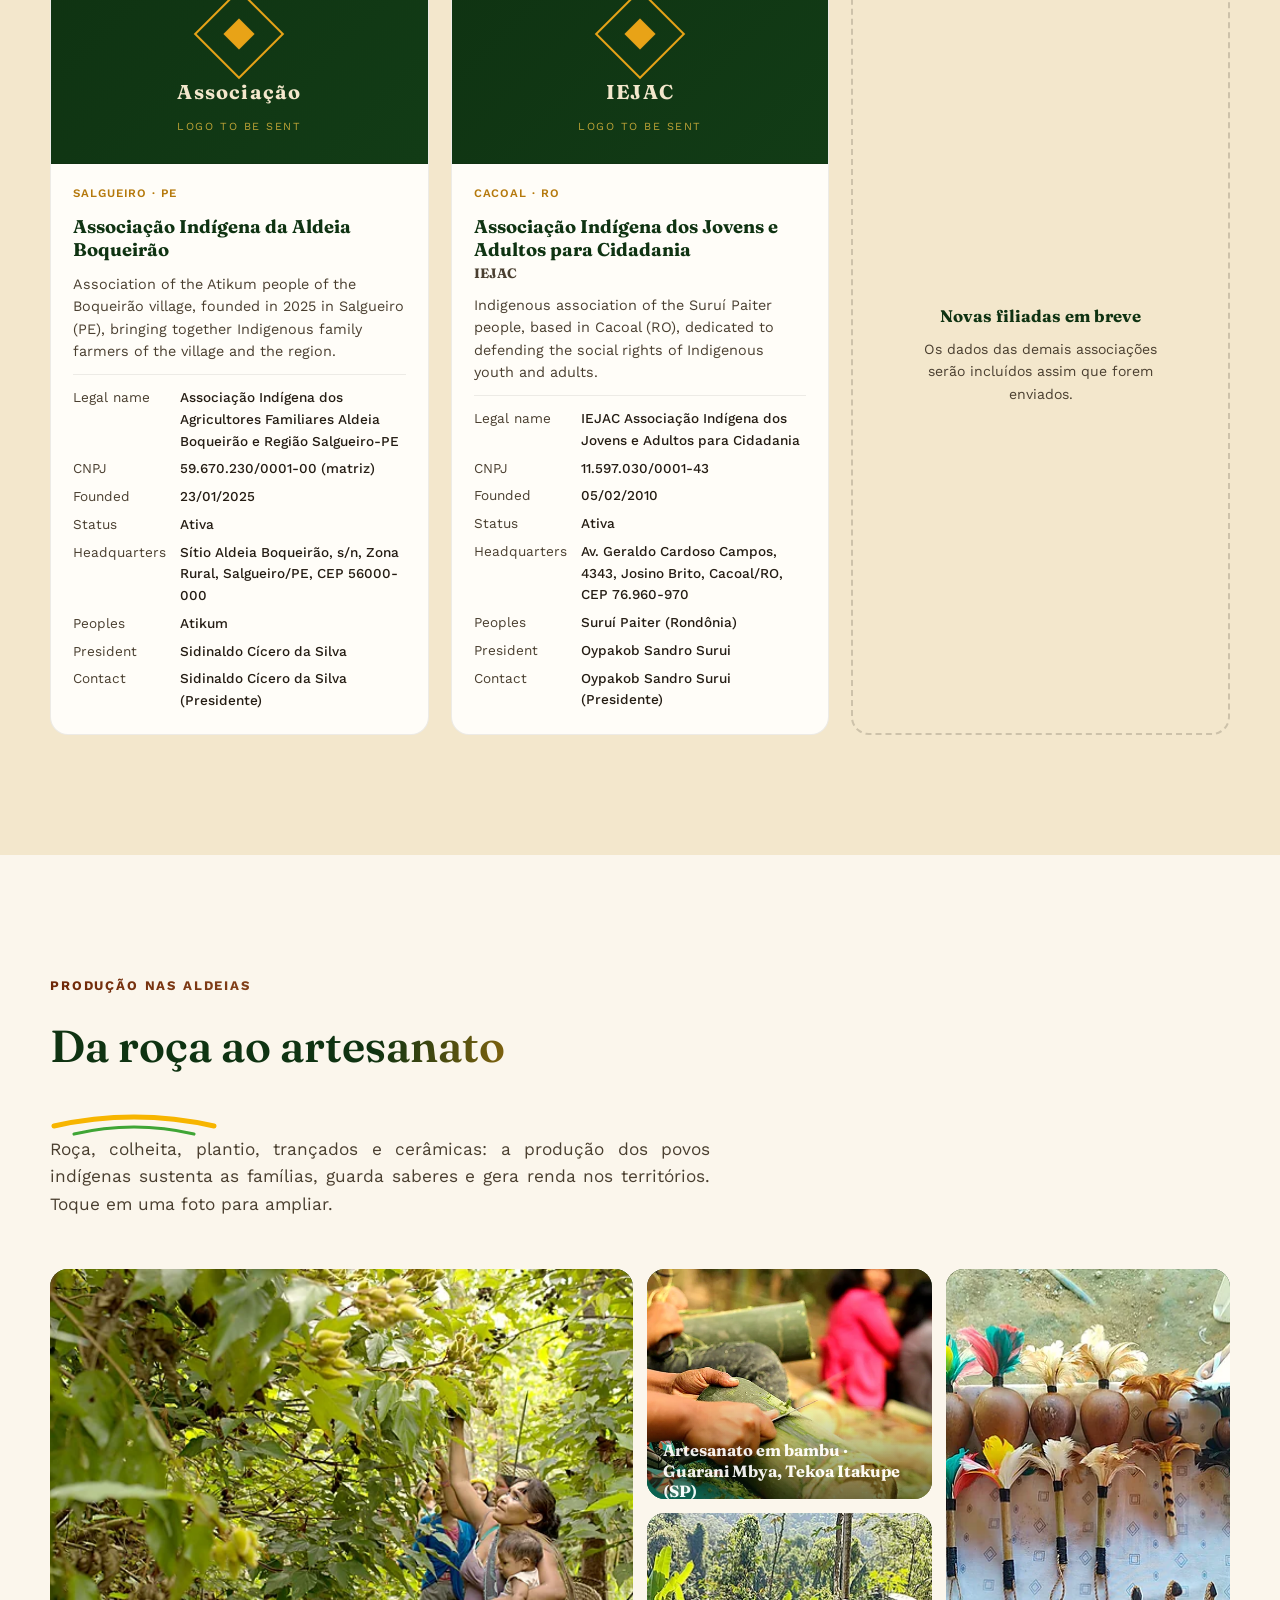
==== commit bc7d4b94: "IEJAC: dados conforme comprovante da Receita (Cacoal/RO, sede, constituicao) Atualiza municipio (Cac" ====
--- a/index.html
+++ b/index.html
@@ -2169,13 +2169,15 @@
       <article class="assoc-card reveal">
         <div class="assoc-logo is-selo" aria-hidden="true"><span class="assoc-selo"></span><span class="assoc-selo-nome">IEJAC</span><span class="assoc-selo-aviso">logomarca a enviar</span></div>
         <div class="assoc-body">
-          <span class="assoc-uf">Rondônia &middot; RO</span>
+          <span class="assoc-uf">Cacoal &middot; RO</span>
           <h3>Associação Indígena dos Jovens e Adultos para Cidadania</h3>
-          <p class="assoc-desc">Associação do povo Suruí Paiter, de Rondônia, voltada a jovens e adultos indígenas em ações de cidadania.</p>
+          <p class="assoc-desc">Associação indígena do povo Suruí Paiter, sediada em Cacoal (RO), voltada à defesa de direitos sociais de jovens e adultos indígenas.</p>
           <dl class="assoc-dados">
             <dt>Razão social</dt><dd>IEJAC Associação Indígena dos Jovens e Adultos para Cidadania</dd>
-            <dt>CNPJ</dt><dd>11.597.030/0001-43</dd>
+            <dt>CNPJ</dt><dd>11.597.030/0001-43 (matriz)</dd>
+            <dt>Fundação</dt><dd>05/02/2010</dd>
             <dt>Situação</dt><dd>Ativa</dd>
+            <dt>Sede</dt><dd>Av. Geraldo Cardoso Campos, 4343, Josino Brito, Cacoal/RO, CEP 76.960-970</dd>
             <dt>Povos</dt><dd>Suruí Paiter (Rondônia)</dd>
             <dt>Presidência</dt><dd>Oypakob Sandro Surui</dd>
             <dt>Contato</dt><dd>Oypakob Sandro Surui (Presidente)</dd>
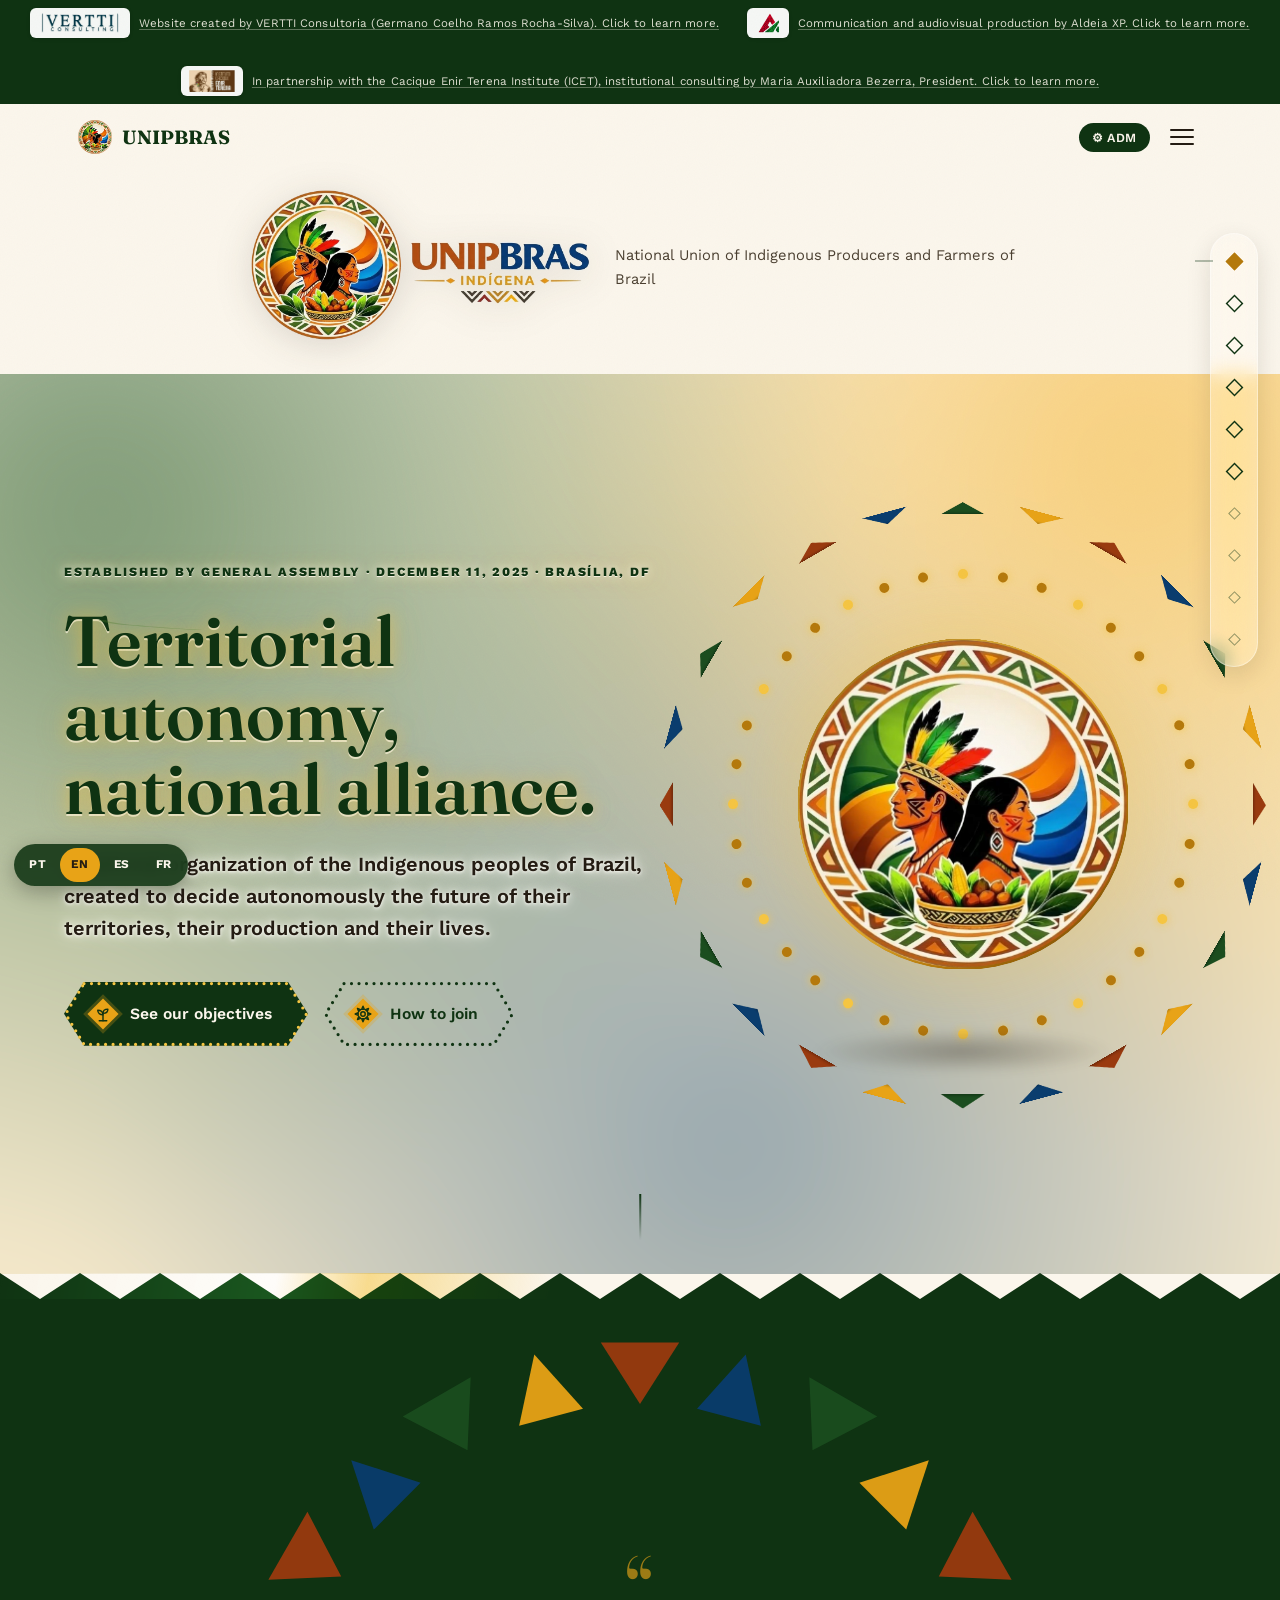
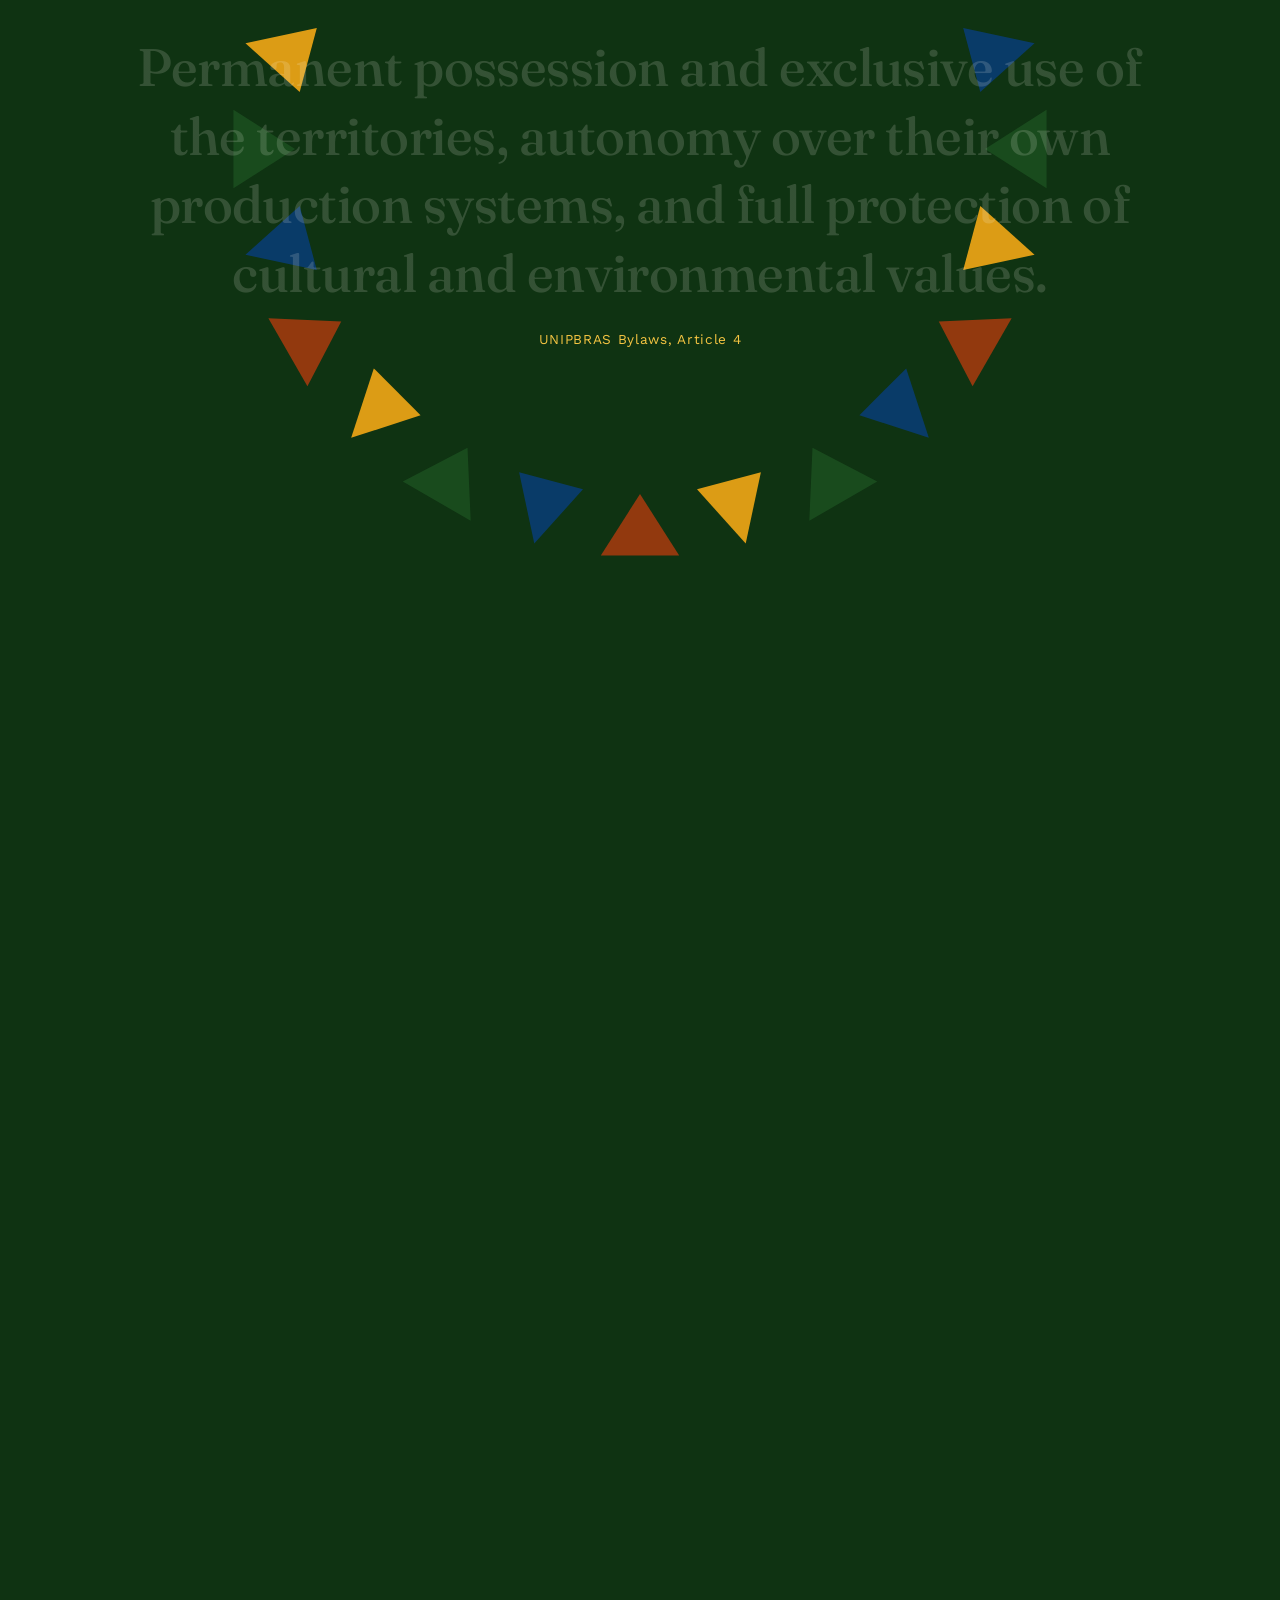
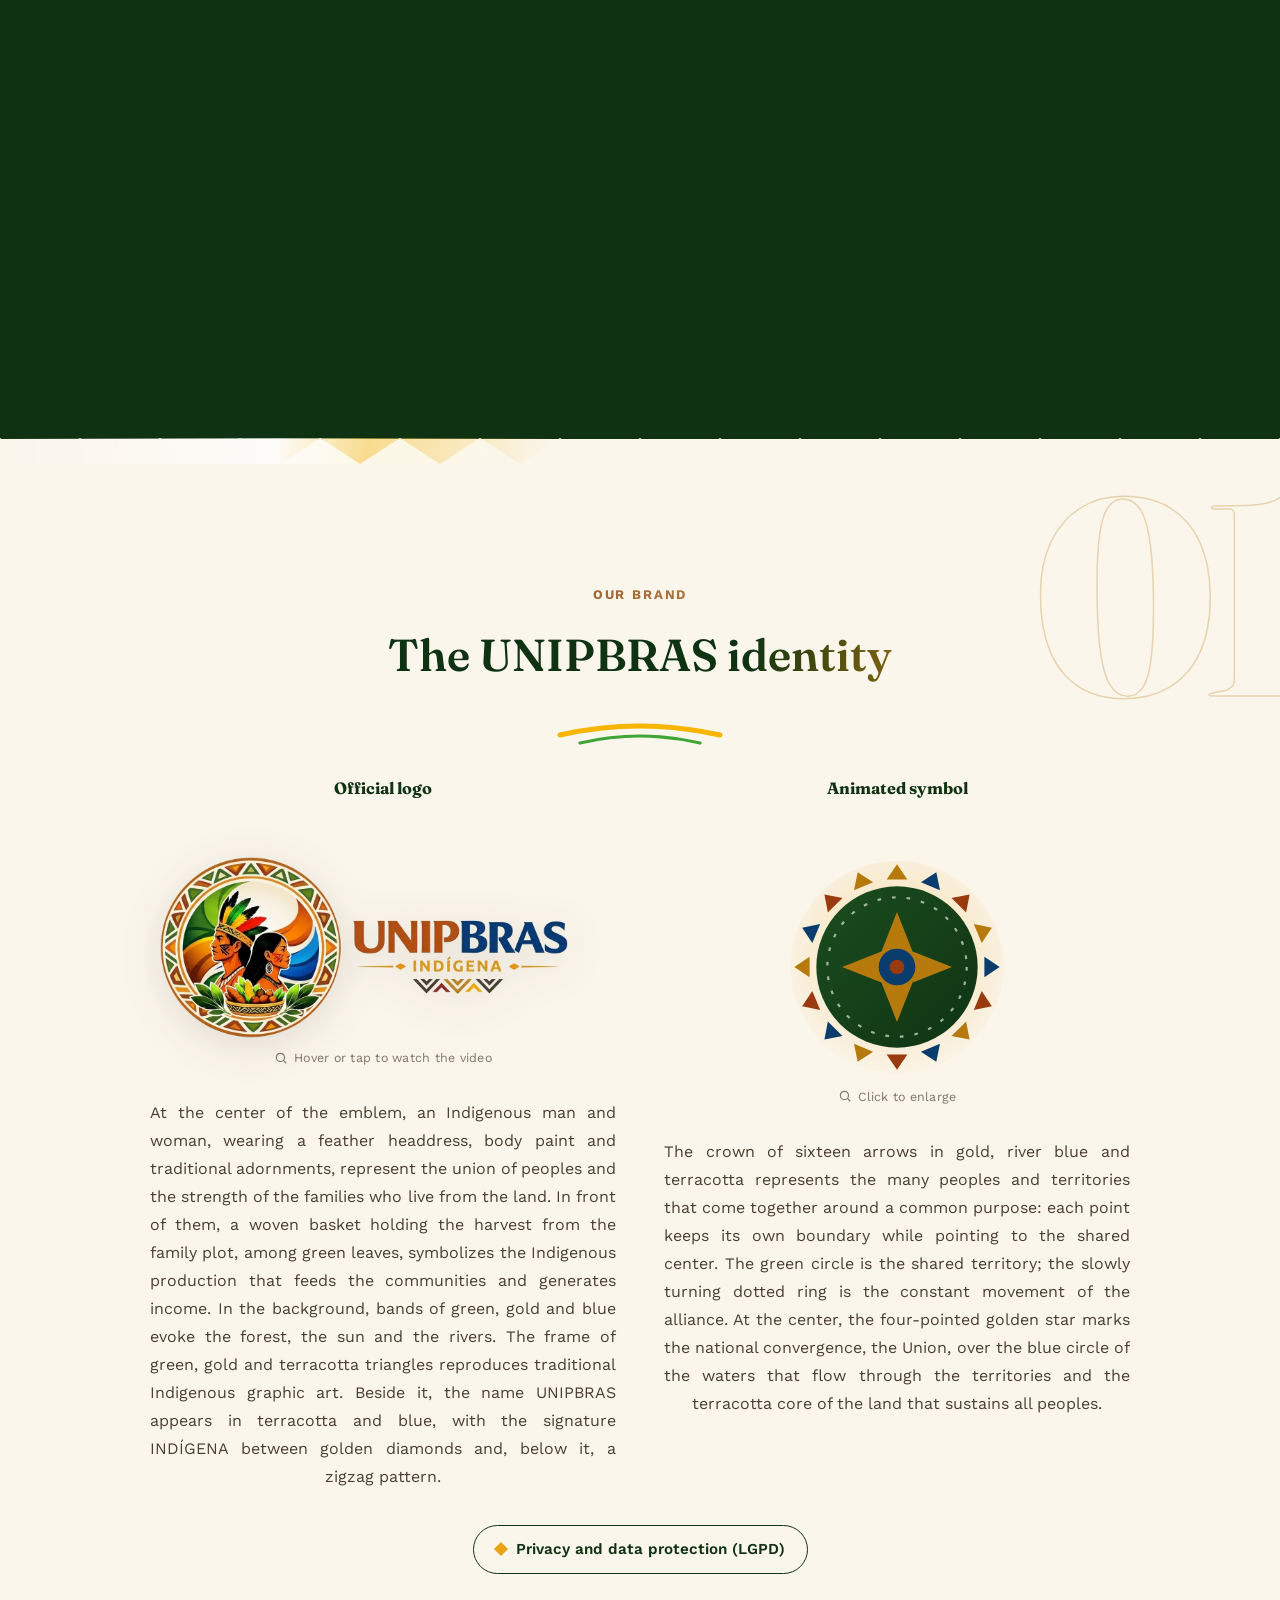
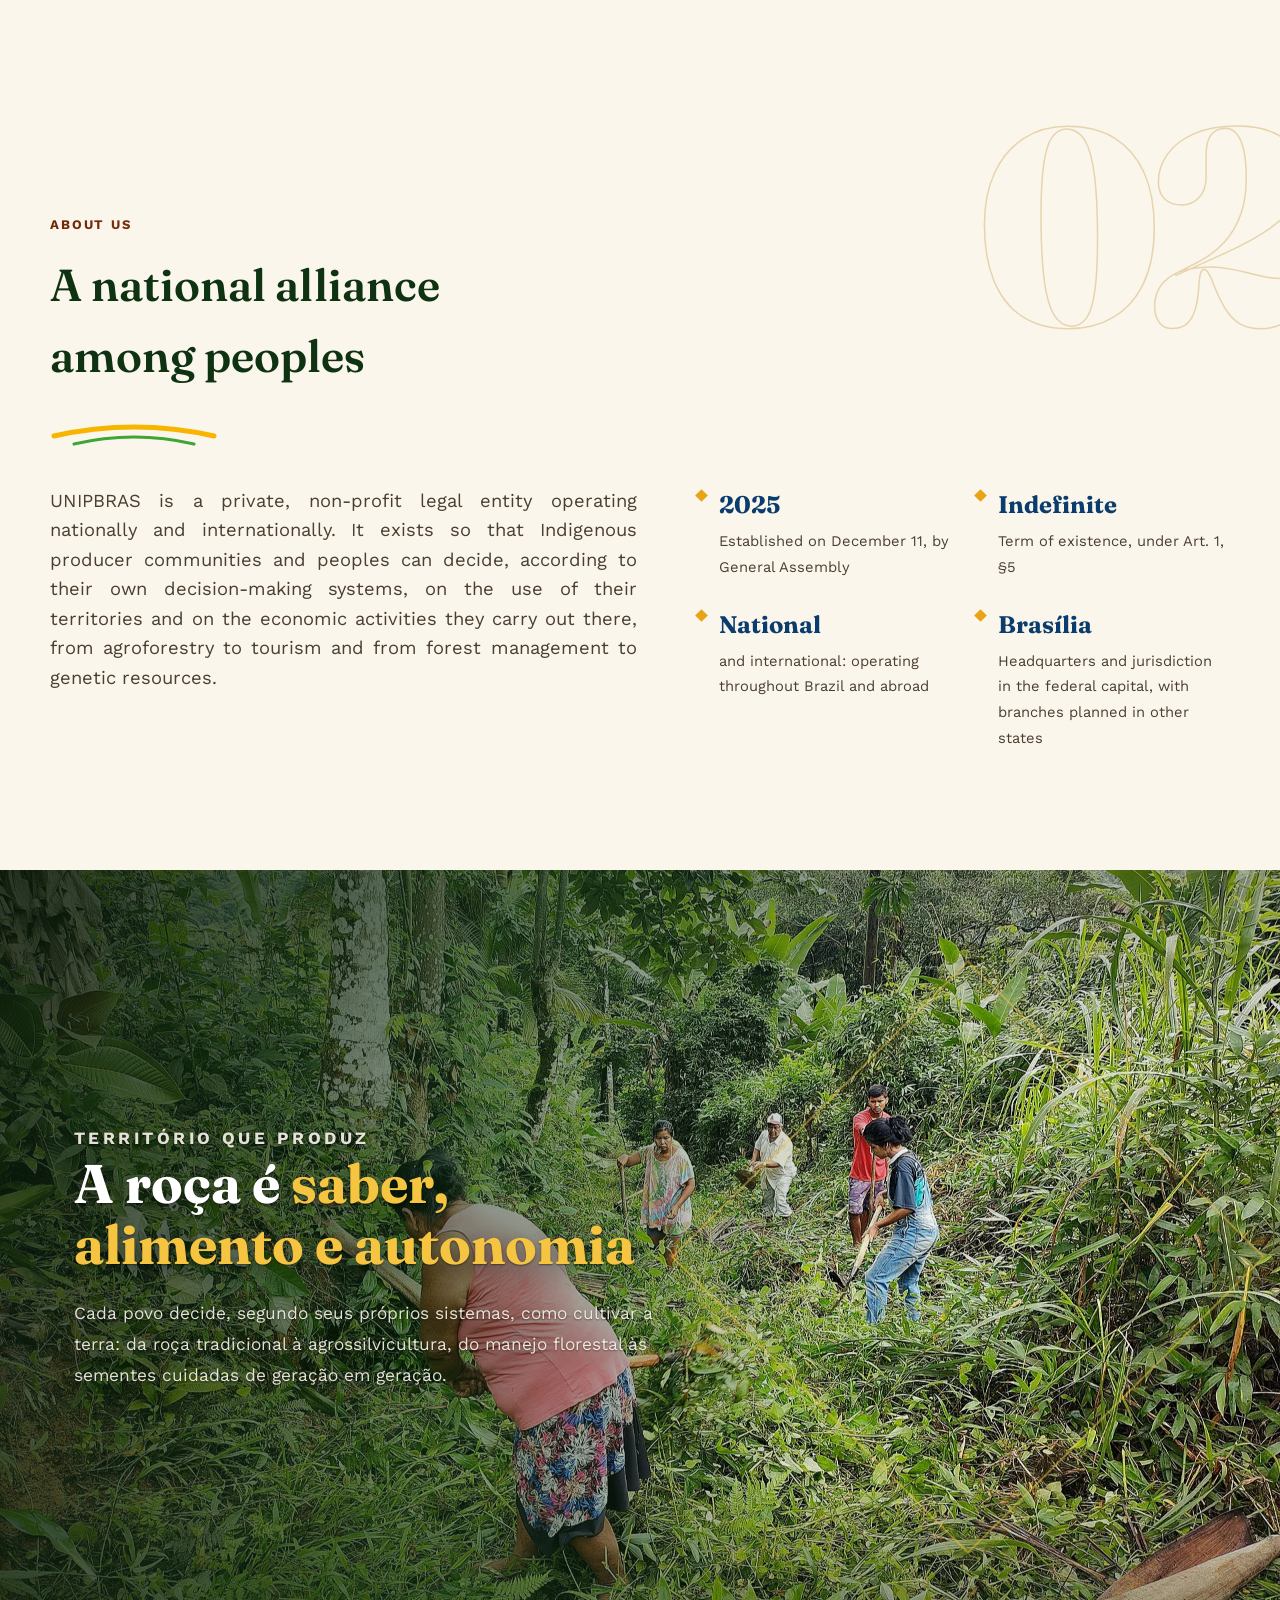
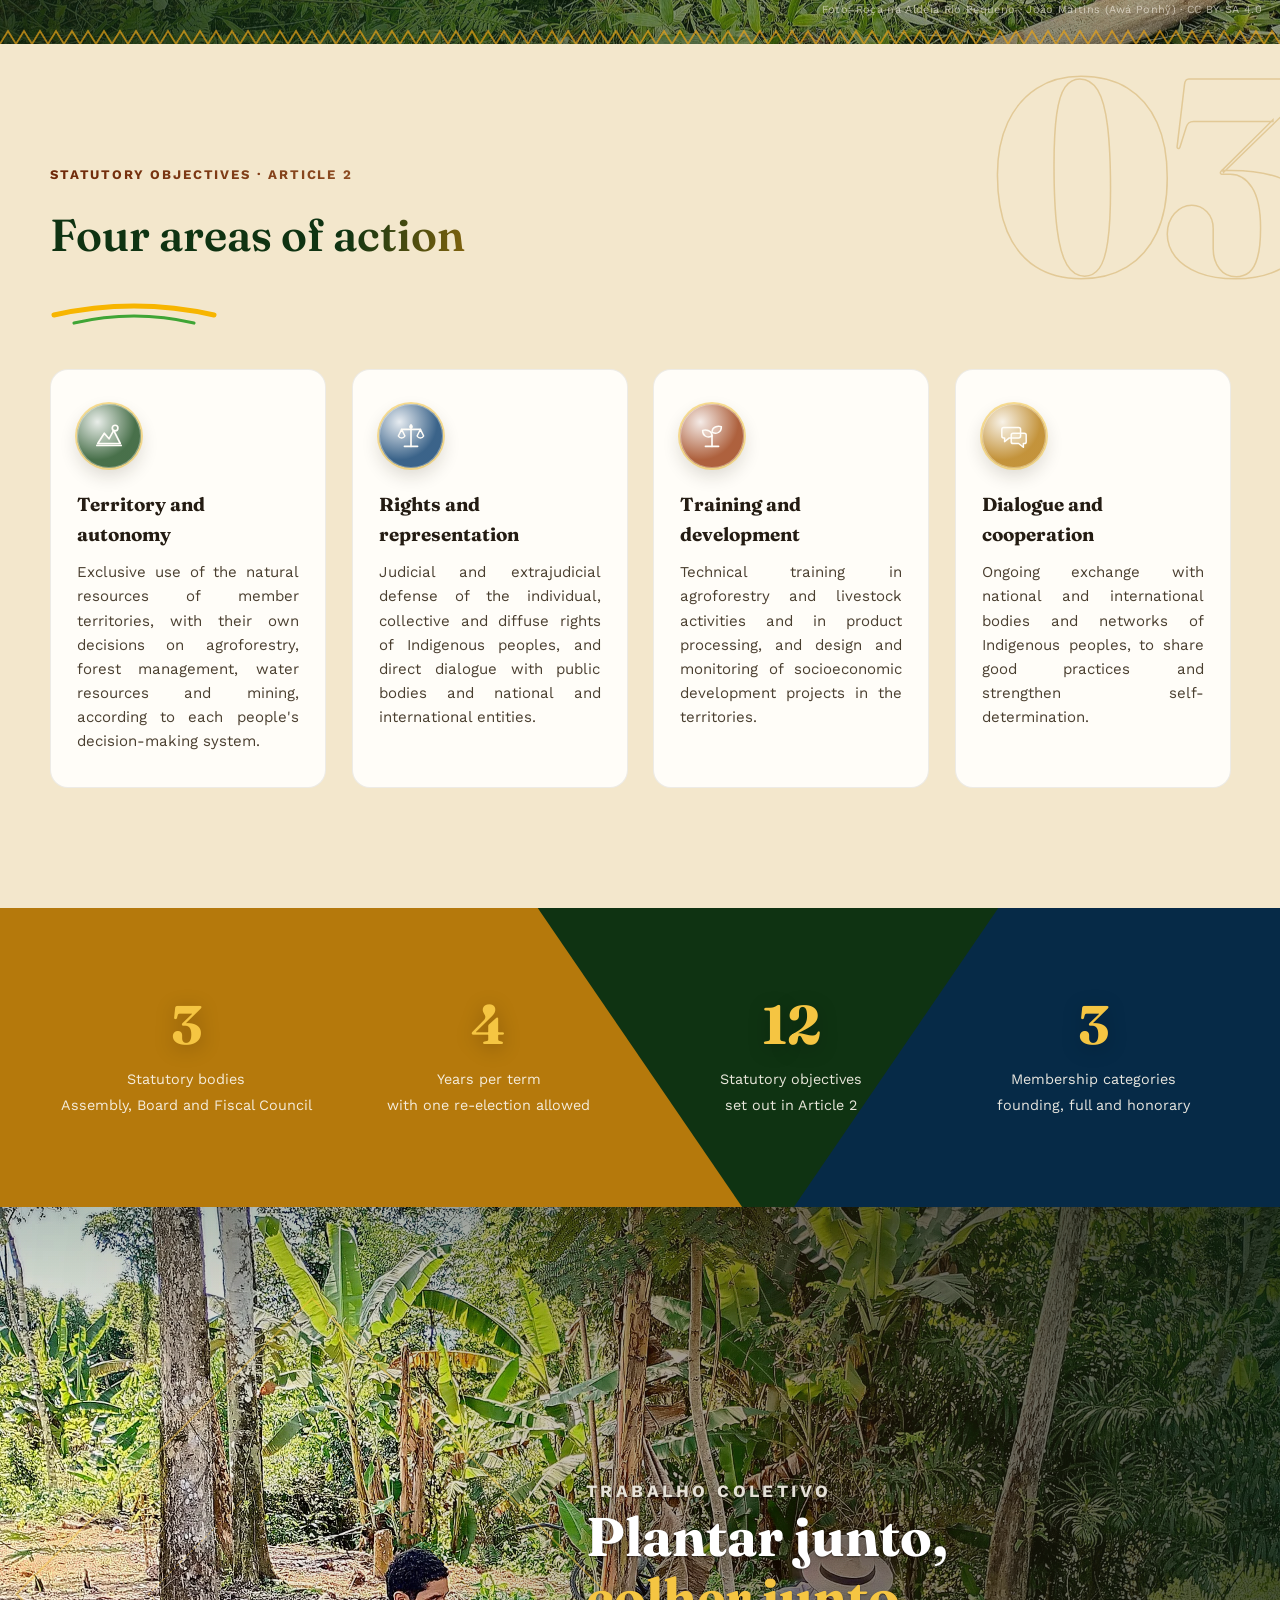
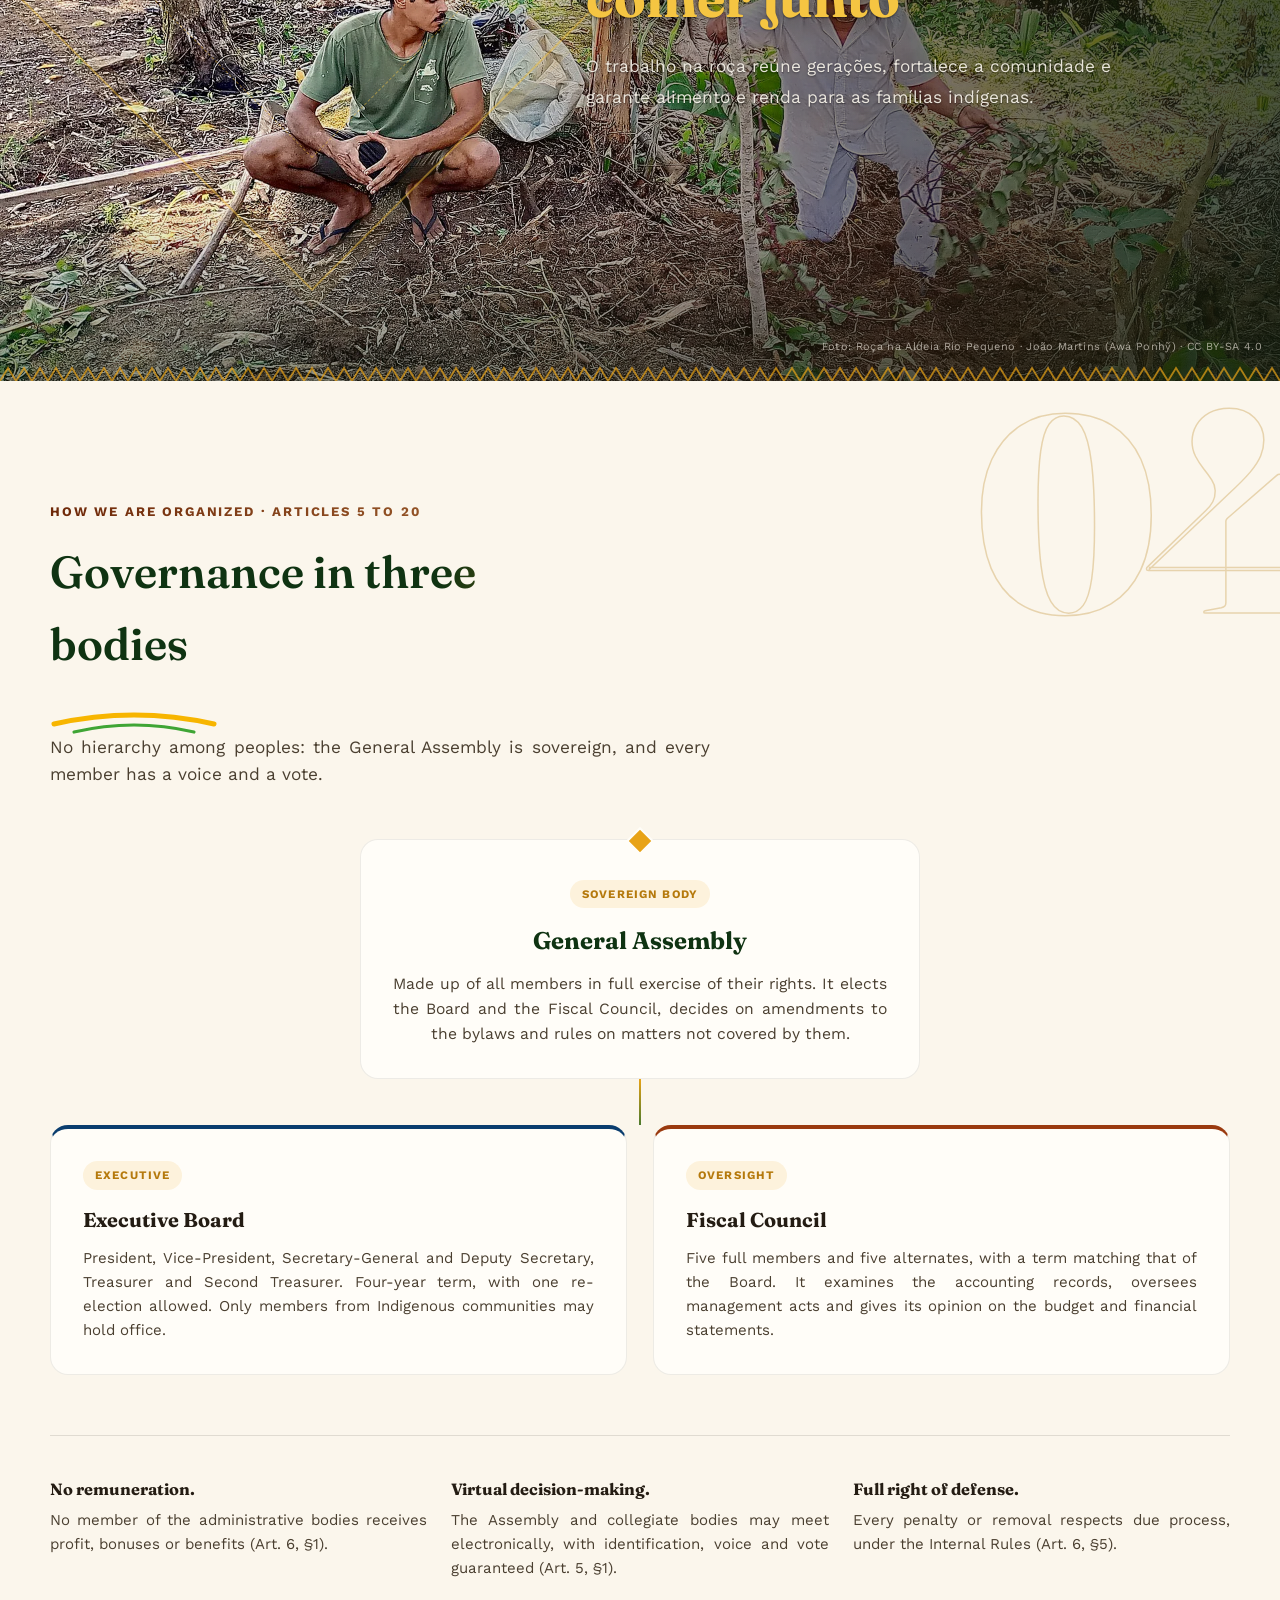
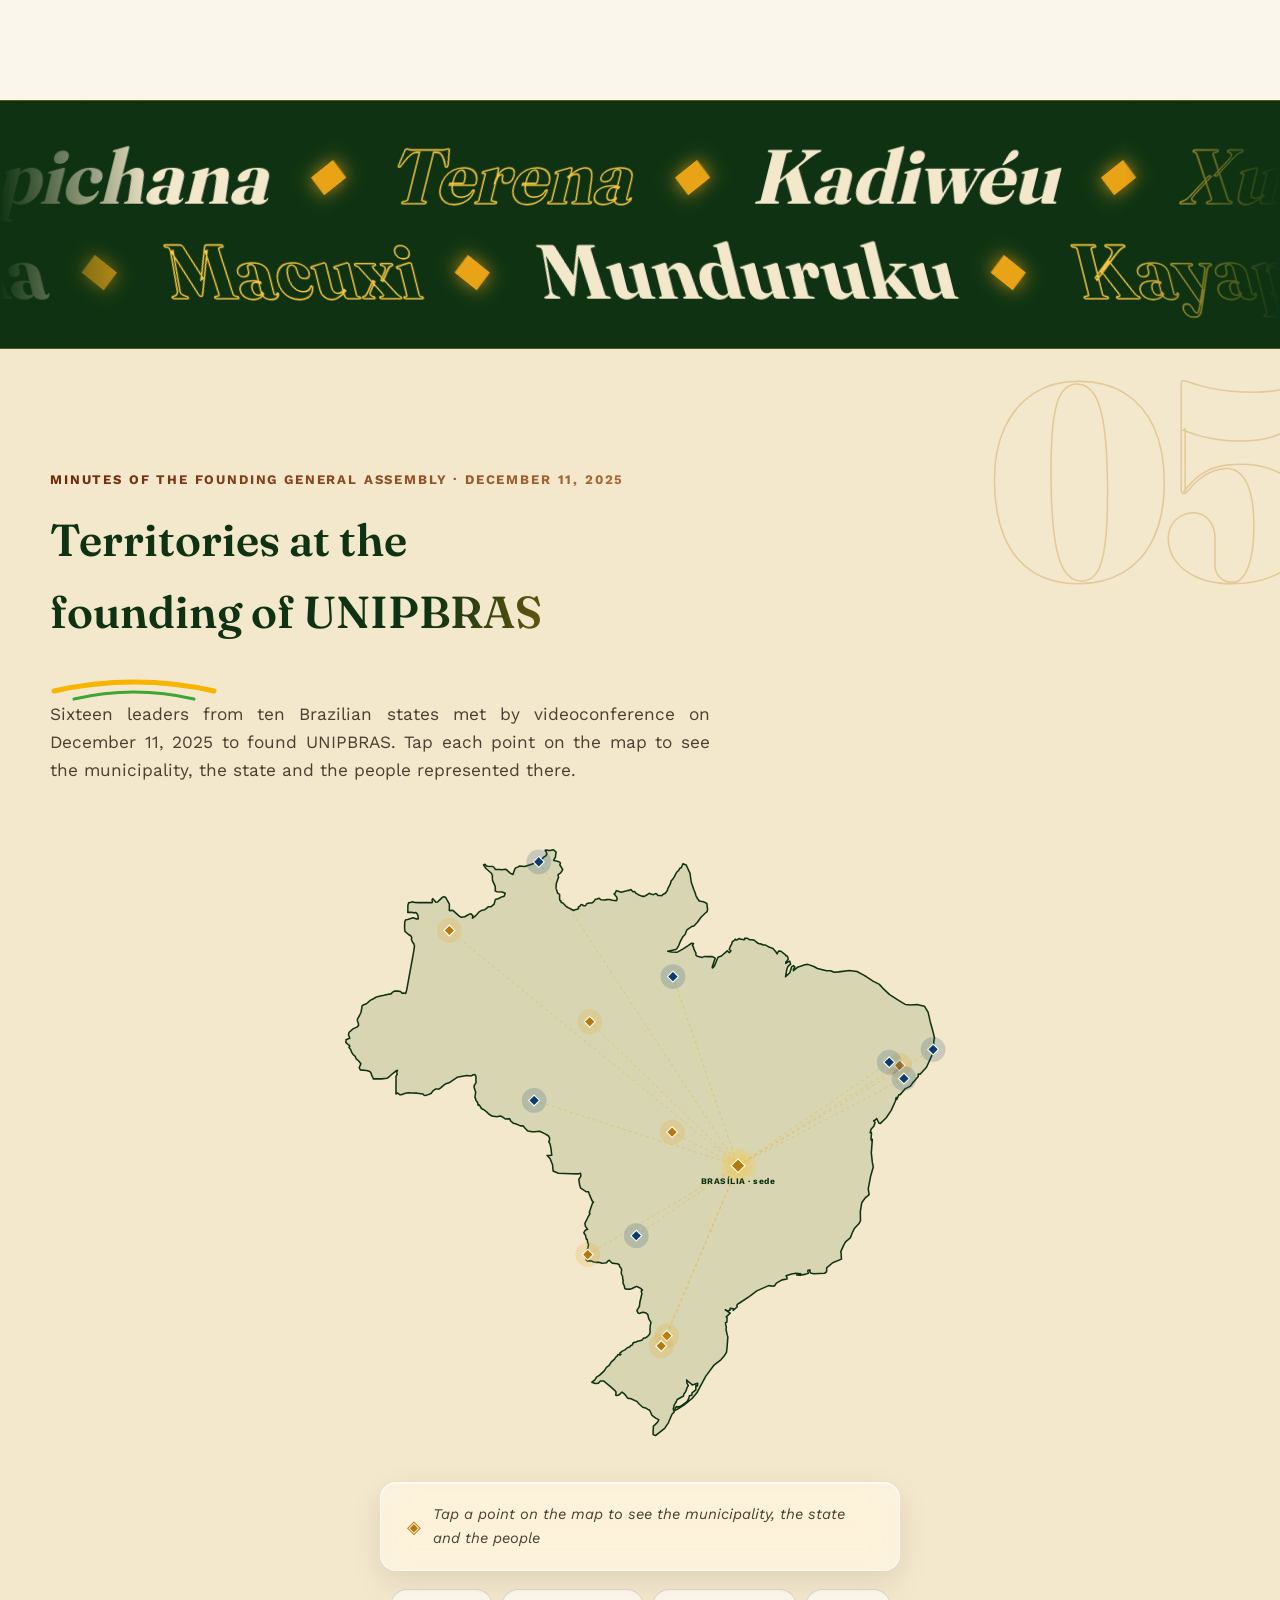
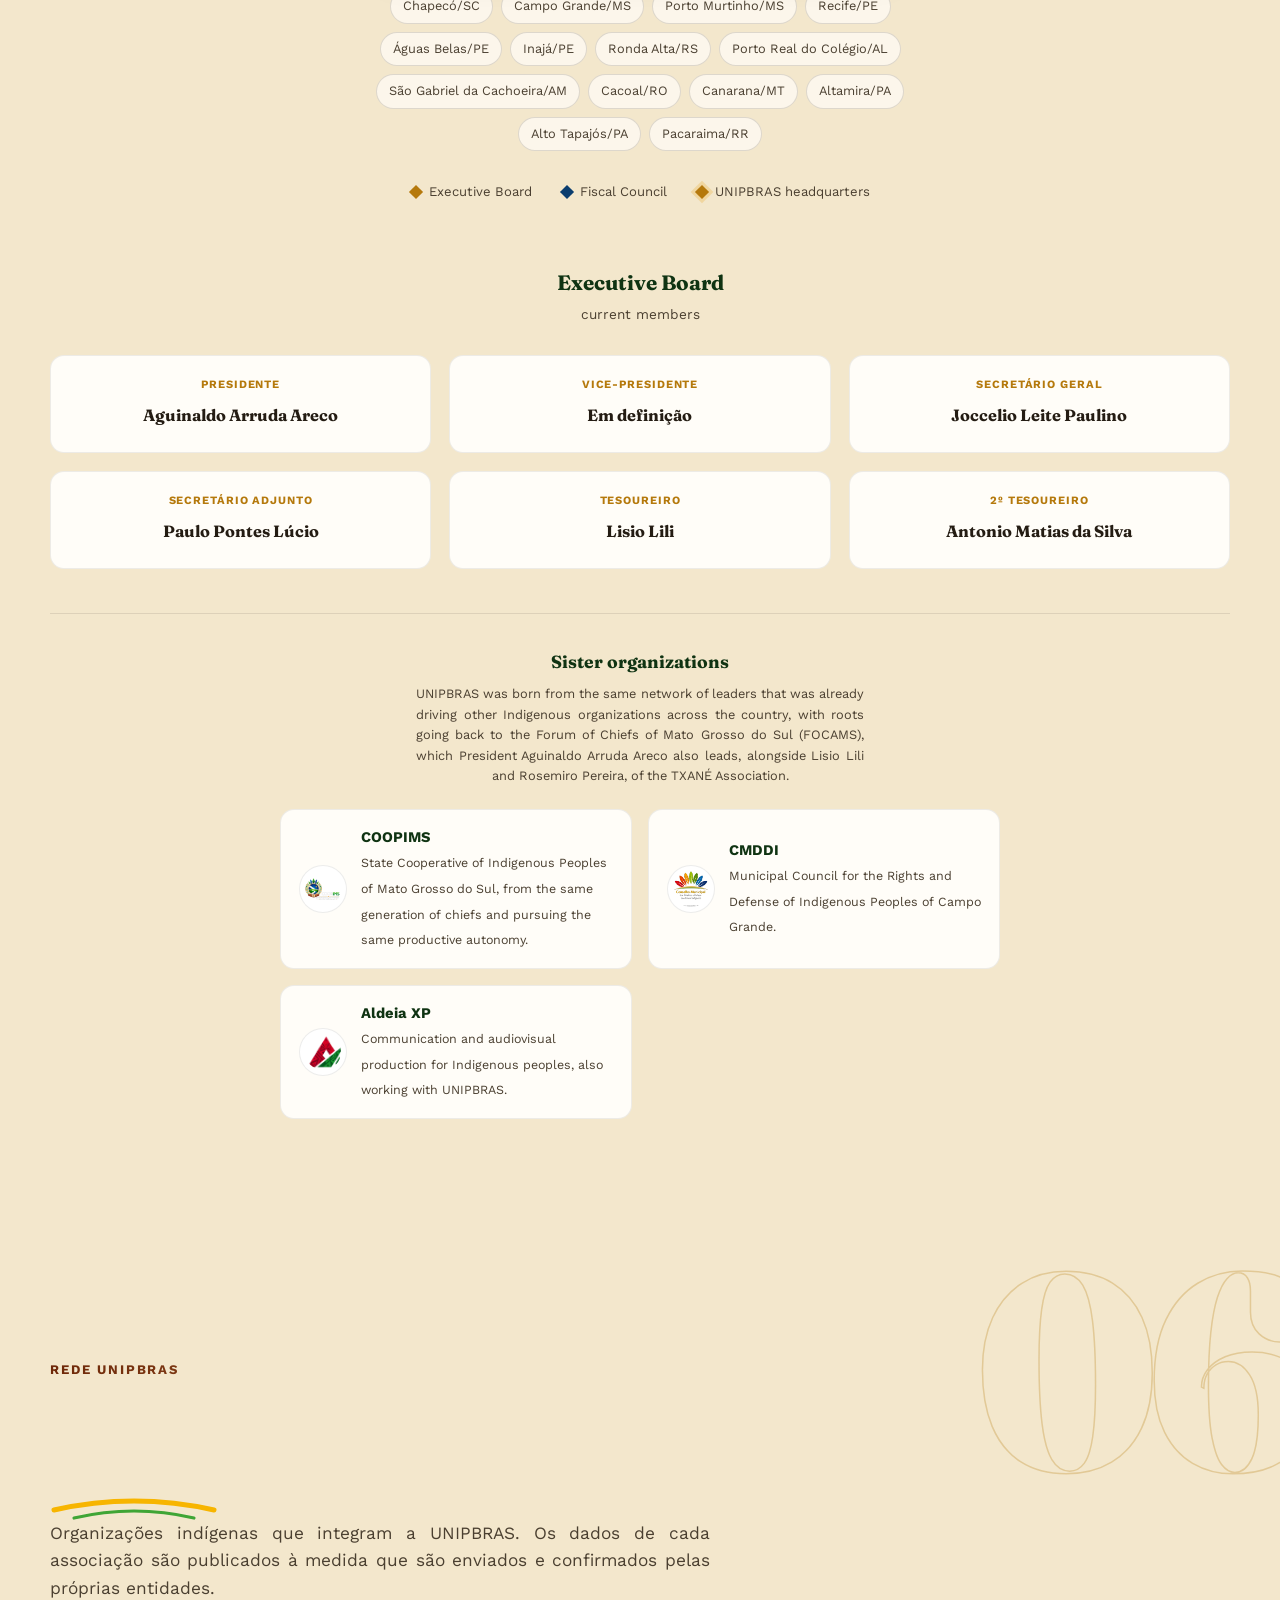
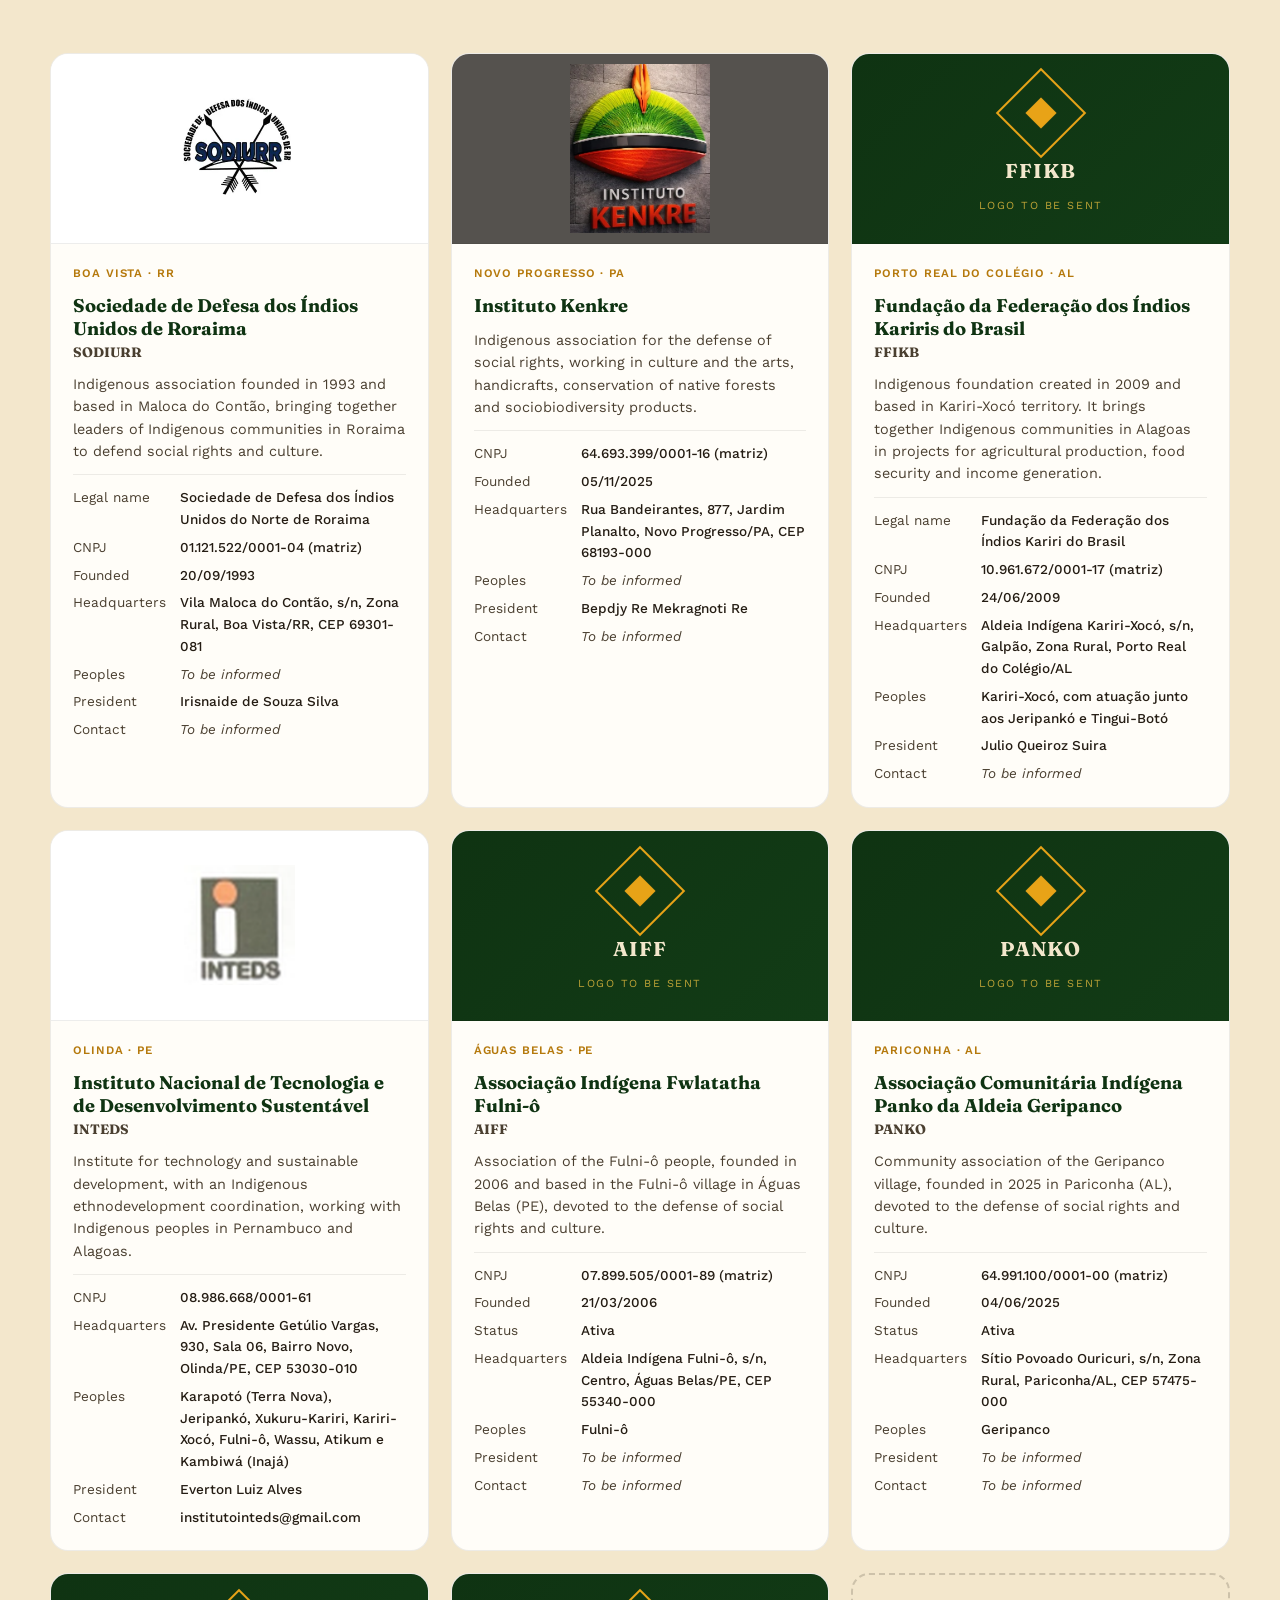
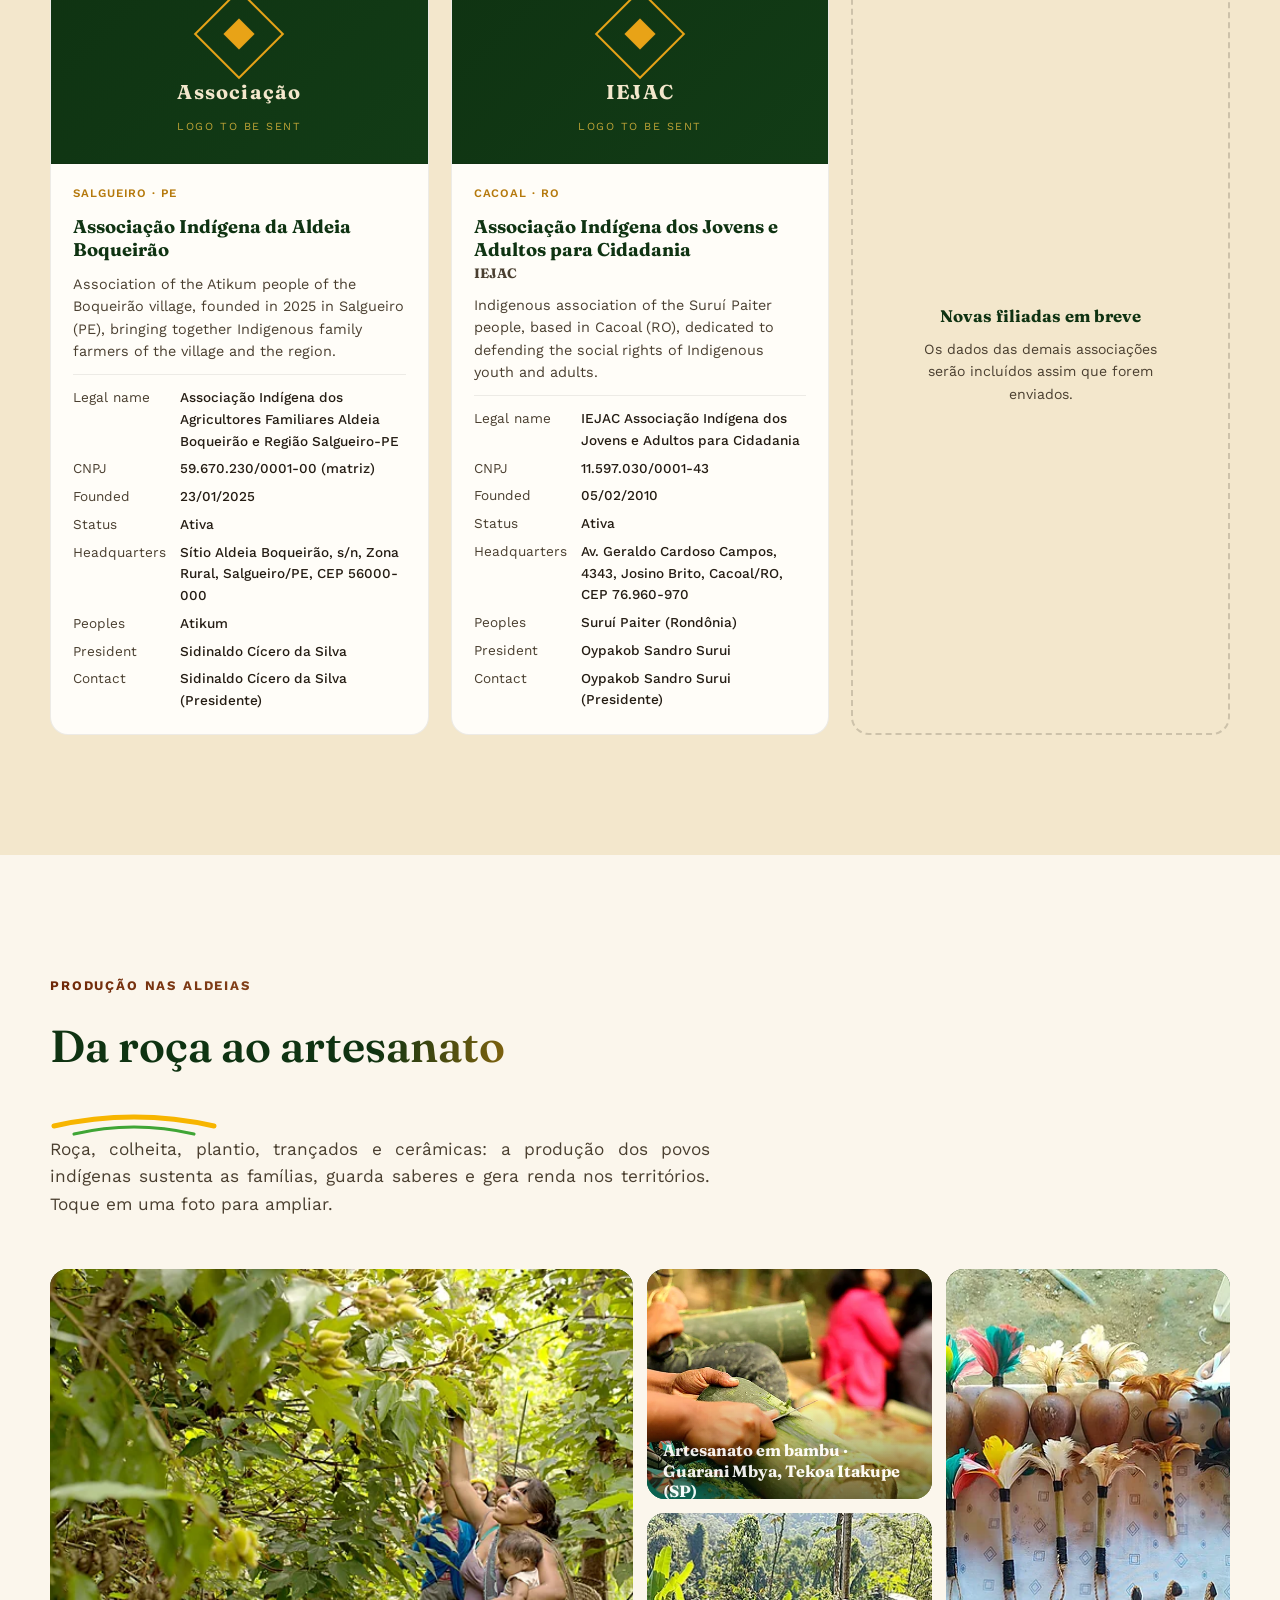
==== commit 2616ff12: "COOPIMS: atualiza denominação para Cooperativa Estadual dos Povos Indígenas de Mato Grosso do Sul Co" ====
--- a/index.html
+++ b/index.html
@@ -2016,7 +2016,7 @@
       <div class="parceiros-grid">
         <a class="parceiro-card" href="https://www.coopims.com.br" target="_blank" rel="noopener">
           <img class="parceiro-logo" src="[data-uri]" alt="COOPIMS">
-          <div class="parceiro-info"><strong>COOPIMS</strong><span>Cooperativa Estadual Indígena de Mato Grosso do Sul, da mesma geração de caciques e com a mesma busca por autonomia produtiva.</span></div>
+          <div class="parceiro-info"><strong>COOPIMS</strong><span>Cooperativa Estadual dos Povos Indígenas de Mato Grosso do Sul, da mesma geração de caciques e com a mesma busca por autonomia produtiva.</span></div>
         </a>
         <a class="parceiro-card" href="https://www.cmddicg.com.br" target="_blank" rel="noopener">
           <img class="parceiro-logo" src="[data-uri]